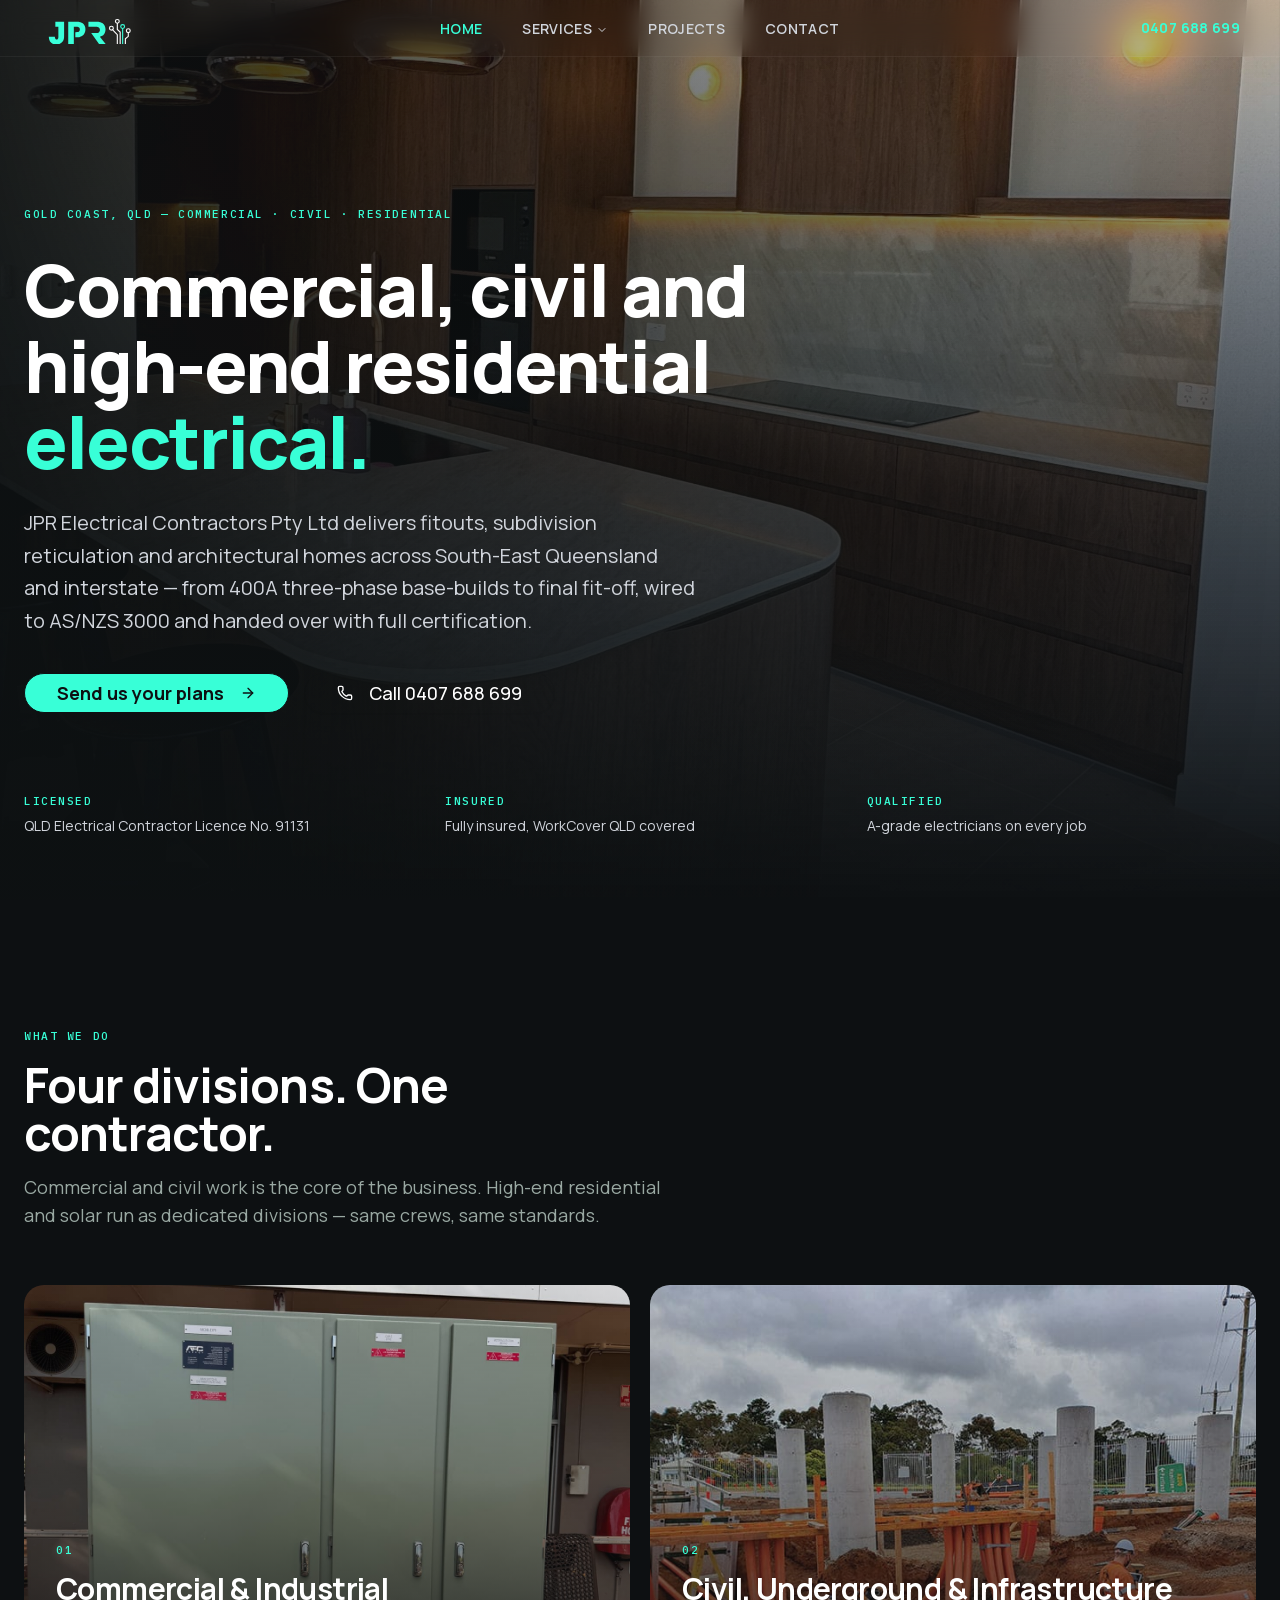
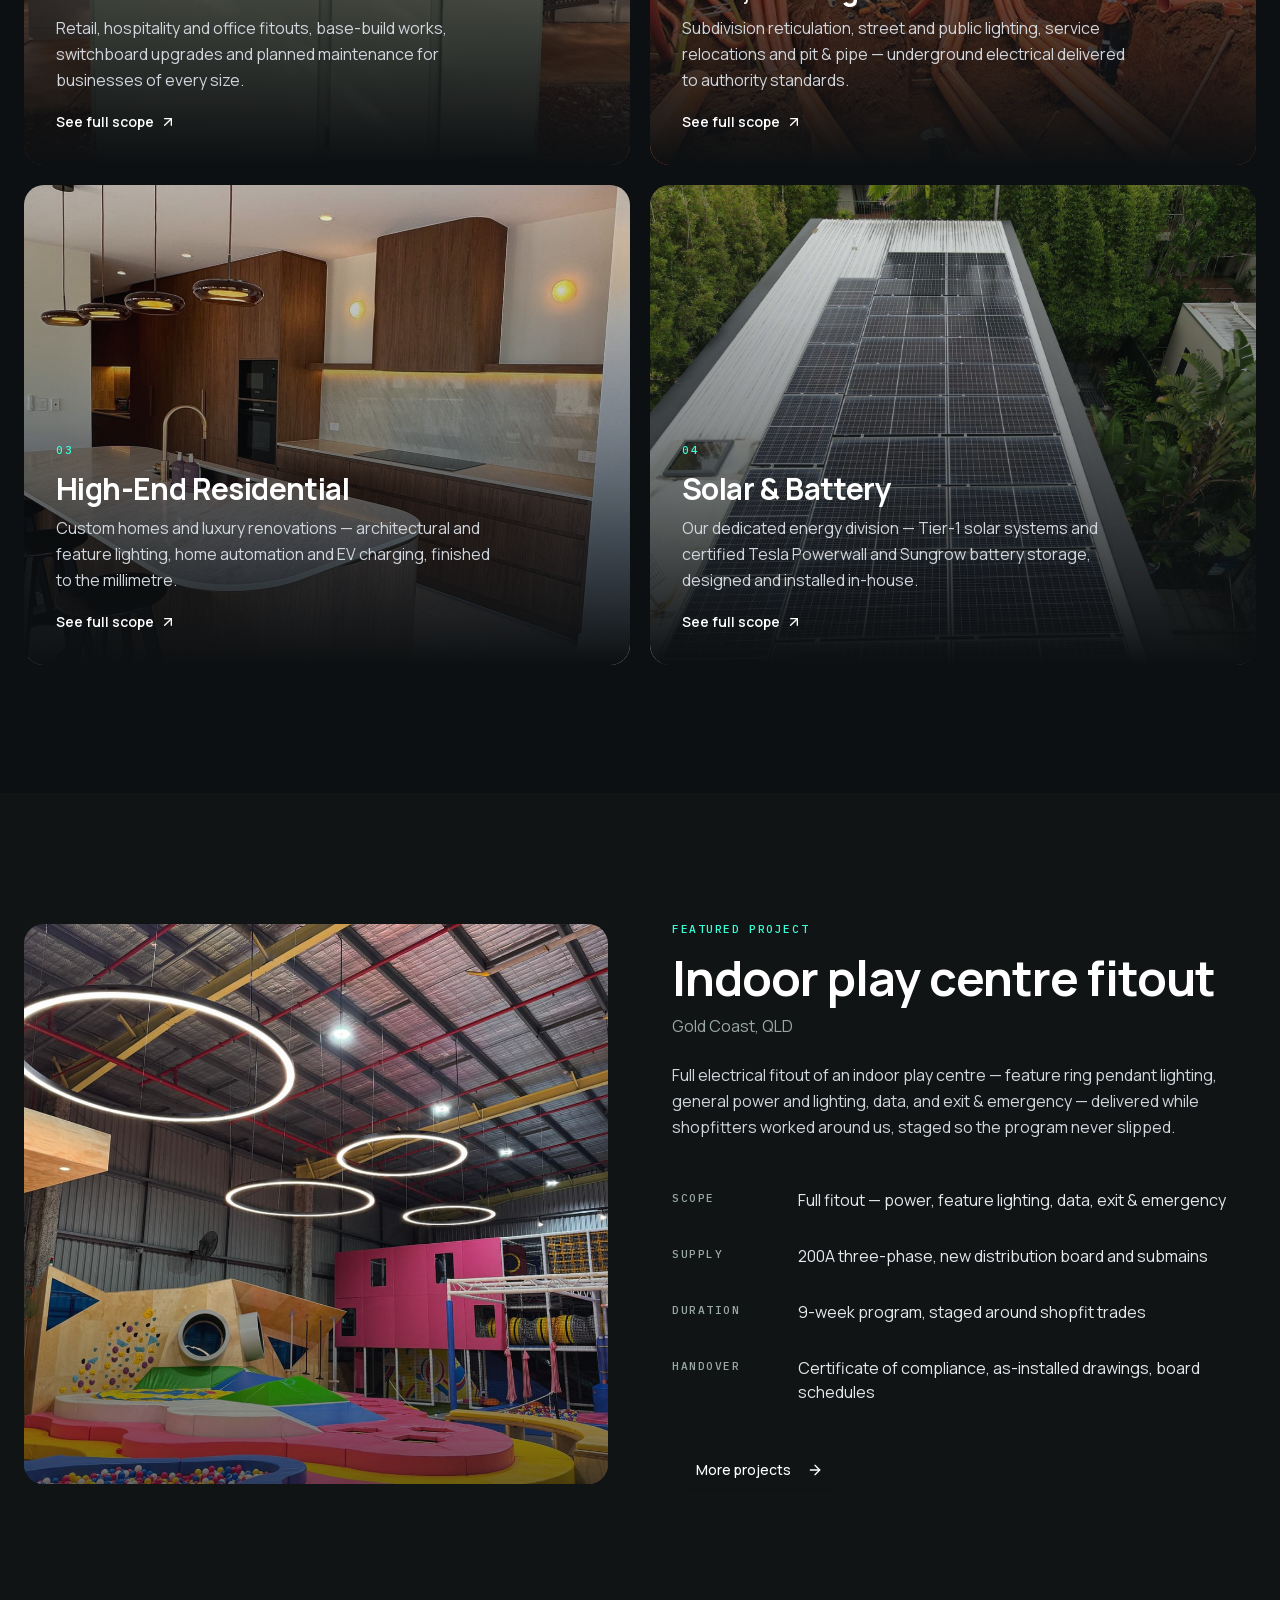
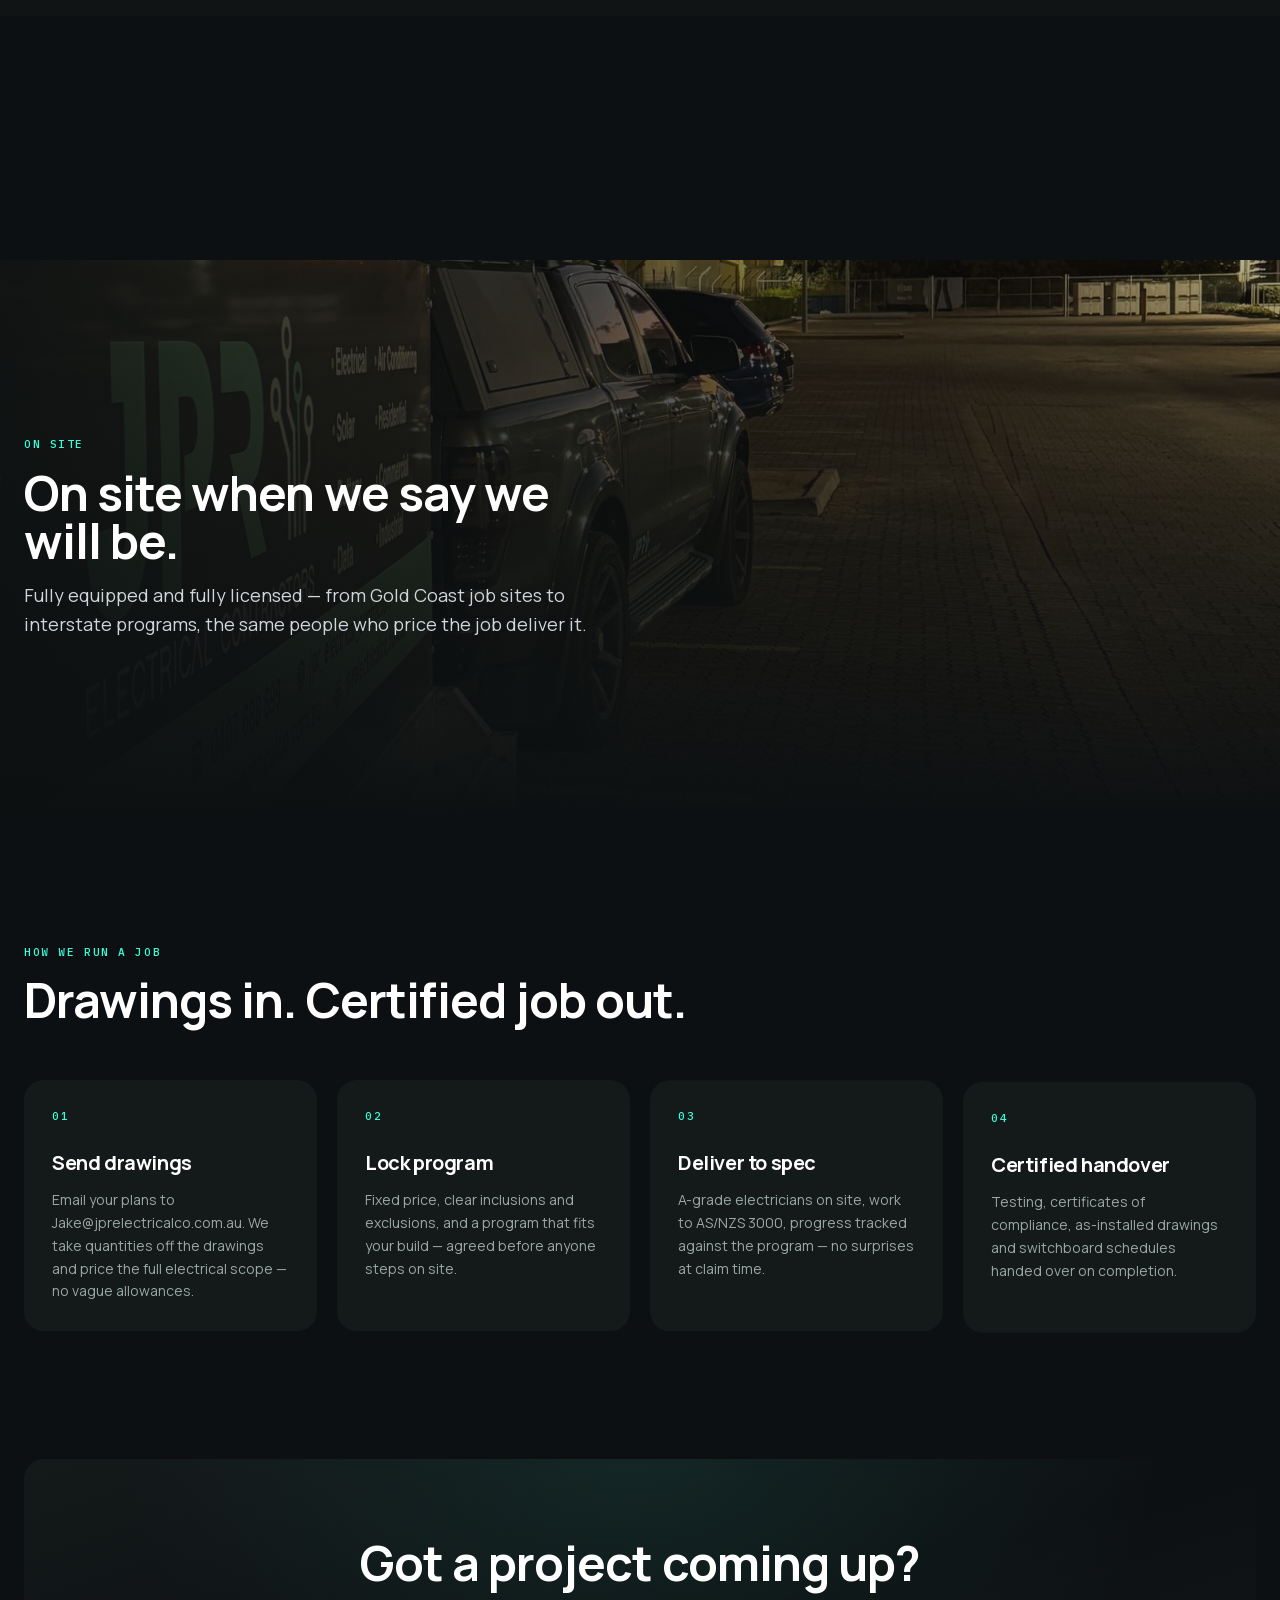
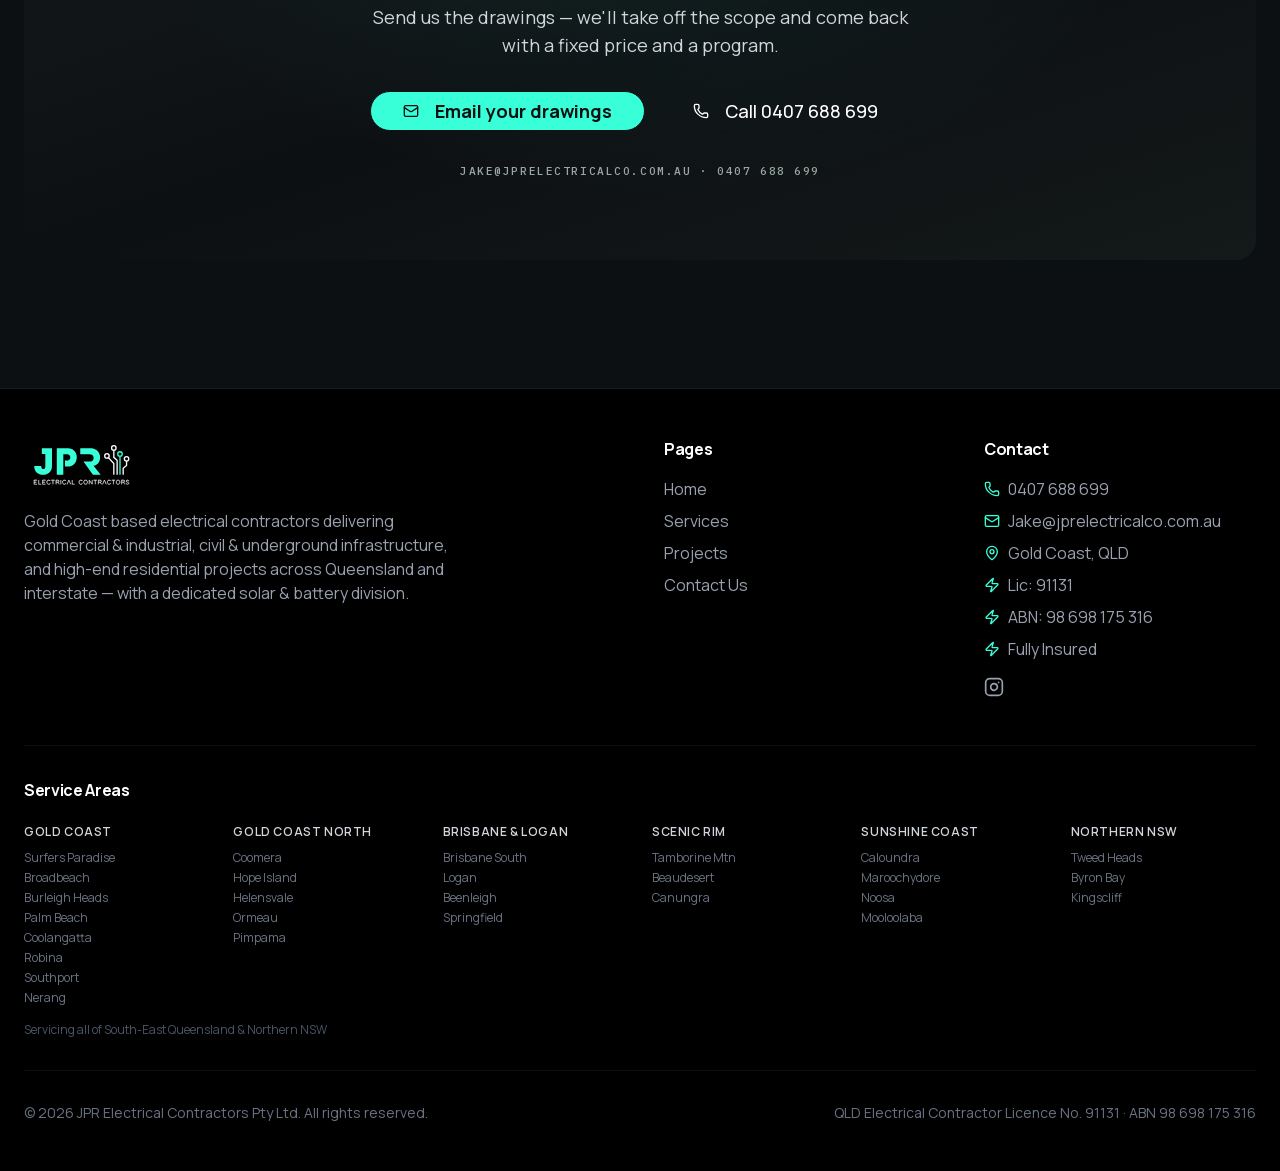
==== index.html @ fba3c305 "JPR Electrical website - static deploy" ====
<!DOCTYPE html><html lang="en" class="manrope_9aefac85-module__Jg6FdG__variable ibm_plex_mono_28411002-module__cjC0Ca__variable"><head><meta charSet="utf-8"/><meta name="viewport" content="width=device-width, initial-scale=1"/><link rel="preload" href="/_next/static/media/99e609270109b47d-s.p.40sczeszzbjw1.woff2" as="font" crossorigin="" type="font/woff2"/><link rel="preload" href="/_next/static/media/a343f882a40d2cc9-s.p.1sj6eobyi31rd.woff2" as="font" crossorigin="" type="font/woff2"/><link rel="preload" href="/_next/static/media/effe91970fc4db64-s.p.0oace-s_gkfks.woff2" as="font" crossorigin="" type="font/woff2"/><link rel="preload" as="image" href="/images/jpr-logo.svg"/><link rel="preload" as="image" href="/images/hero-commercial.jpg" fetchPriority="high"/><link rel="stylesheet" href="/_next/static/chunks/3htl6lur6gde-.css" data-precedence="next"/><link rel="stylesheet" href="/_next/static/chunks/00we42fhna6il.css" data-precedence="next"/><link rel="preload" as="script" fetchPriority="low" href="/_next/static/chunks/0m0fzg31ety-o.js"/><script src="/_next/static/chunks/2ltu6slv52lqs.js" async=""></script><script src="/_next/static/chunks/2karxon71vs44.js" async=""></script><script src="/_next/static/chunks/39-39lz33ekq-.js" async=""></script><script src="/_next/static/chunks/turbopack-2h8odx8mivj-o.js" async=""></script><script src="/_next/static/chunks/1jrmgno87otpe.js" async=""></script><script src="/_next/static/chunks/2igjfnxvl0mip.js" async=""></script><script src="/_next/static/chunks/056mrzo64pegv.js" async=""></script><script src="/_next/static/chunks/02-u0i-9hi4c5.js" async=""></script><script src="/_next/static/chunks/3zoxoqhrfo9o5.js" async=""></script><meta name="next-size-adjust" content=""/><title>JPR Electrical | Commercial, Civil &amp; High-End Residential Electricians — Gold Coast &amp; QLD</title><meta name="description" content="JPR Electrical Contracting — licensed electrical contractors for commercial &amp; industrial fitouts, civil &amp; underground infrastructure, and high-end residential projects across the Gold Coast, QLD &amp; interstate. Dedicated solar &amp; battery division. QLD Lic. 91131, fully insured."/><meta name="robots" content="index, follow"/><meta name="theme-color" content="#0E1214"/><link rel="canonical" href="https://jprelectricalco.com.au/"/><meta property="og:title" content="JPR Electrical | Commercial, Civil &amp; High-End Residential Electricians — Gold Coast &amp; QLD"/><meta property="og:description" content="Licensed electrical contractors for commercial &amp; industrial fitouts, civil &amp; underground infrastructure, and high-end residential projects across QLD &amp; interstate. QLD Lic. 91131, fully insured."/><meta property="og:image" content="https://jprelectricalco.com.au/opengraph.jpg"/><meta property="og:type" content="website"/><meta name="twitter:card" content="summary_large_image"/><meta name="twitter:title" content="JPR Electrical | Commercial, Civil &amp; High-End Residential Electricians — Gold Coast &amp; QLD"/><meta name="twitter:description" content="Licensed electrical contractors for commercial &amp; industrial fitouts, civil &amp; underground infrastructure, and high-end residential projects across QLD &amp; interstate. QLD Lic. 91131, fully insured."/><meta name="twitter:image" content="https://jprelectricalco.com.au/opengraph.jpg"/><link rel="icon" href="/favicon.ico"/><link rel="icon" href="/favicon-32x32.png" sizes="32x32" type="image/png"/><link rel="icon" href="/favicon-16x16.png" sizes="16x16" type="image/png"/><link rel="apple-touch-icon" href="/apple-touch-icon.png"/><script type="application/ld+json">{"@context":"https://schema.org","@type":["Electrician","LocalBusiness"],"name":"JPR Electrical Contracting","description":"Gold Coast based licensed electrical contractors delivering commercial & industrial fitouts, civil & underground electrical infrastructure, and high-end residential projects across Queensland and interstate, with a dedicated solar & battery division.","url":"https://jprelectricalco.com.au","telephone":"+61407688699","email":"jake@jprelectricalco.com.au","address":{"@type":"PostalAddress","addressLocality":"Gold Coast","addressRegion":"QLD","addressCountry":"AU"},"geo":{"@type":"GeoCoordinates","latitude":"-28.0167","longitude":"153.4000"},"areaServed":[{"@type":"City","name":"Gold Coast"},{"@type":"City","name":"Brisbane"},{"@type":"City","name":"Logan"},{"@type":"City","name":"Ipswich"},{"@type":"City","name":"Sunshine Coast"},{"@type":"City","name":"Scenic Rim"},{"@type":"City","name":"Tweed Heads"},{"@type":"City","name":"Byron Bay"}],"openingHoursSpecification":{"@type":"OpeningHoursSpecification","dayOfWeek":["Monday","Tuesday","Wednesday","Thursday","Friday","Saturday"],"opens":"07:00","closes":"17:00"},"hasOfferCatalog":{"@type":"OfferCatalog","name":"Electrical Services","itemListElement":[{"@type":"Offer","itemOffered":{"@type":"Service","name":"Commercial & Industrial Electrical"}},{"@type":"Offer","itemOffered":{"@type":"Service","name":"Civil & Underground Electrical Infrastructure"}},{"@type":"Offer","itemOffered":{"@type":"Service","name":"High-End Residential Electrical"}},{"@type":"Offer","itemOffered":{"@type":"Service","name":"Solar & Battery Storage"}}]},"priceRange":"$$","image":"https://jprelectricalco.com.au/opengraph.jpg","sameAs":[],"identifier":"91131"}</script><script src="/_next/static/chunks/0cz1d0mv5g_q7.js" noModule=""></script></head><body class="font-sans antialiased bg-background text-foreground"><div hidden=""><!--$--><!--/$--></div><nav class="fixed top-0 left-0 right-0 z-50 transition-all duration-300 border-b border-white/5 backdrop-blur-md bg-transparent py-3"><div class="container mx-auto px-6 lg:px-10 flex items-center justify-between"><a class="block shrink-0 mr-8" href="/"><div class="h-8 overflow-hidden"><img src="/images/jpr-logo.svg" alt="JPR Electrical Contracting" class="h-[150%] w-auto" style="object-fit:cover;object-position:left top"/></div></a><div class="hidden md:flex items-center justify-center flex-1"><nav aria-label="Main" data-orientation="horizontal" dir="ltr" class="relative z-10 flex max-w-max flex-1 items-center justify-center"><div style="position:relative"><ul data-orientation="horizontal" class="group flex flex-1 list-none items-center justify-center gap-10 space-x-0" dir="ltr"><li><a class="text-sm font-semibold tracking-wide uppercase whitespace-nowrap transition-colors text-primary" data-testid="link-nav-home" data-radix-collection-item="" href="/">Home</a></li><li><button id="radix-_R_idb_-trigger-radix-_R_16idb_" data-state="closed" aria-expanded="false" aria-controls="radix-_R_idb_-content-radix-_R_16idb_" class="group inline-flex w-max items-center justify-center focus:text-accent-foreground focus:outline-none disabled:pointer-events-none disabled:opacity-50 group text-sm font-semibold tracking-wide uppercase whitespace-nowrap transition-colors h-auto p-0 bg-transparent hover:bg-transparent focus:bg-transparent data-[state=open]:bg-transparent data-[state=open]:hover:bg-transparent data-[state=open]:focus:bg-transparent rounded-none text-gray-300 hover:text-primary data-[state=open]:text-primary" data-testid="button-nav-services" data-radix-collection-item="">Services<!-- --> <svg xmlns="http://www.w3.org/2000/svg" width="24" height="24" viewBox="0 0 24 24" fill="none" stroke="currentColor" stroke-width="2" stroke-linecap="round" stroke-linejoin="round" class="lucide lucide-chevron-down relative top-[1px] ml-1 h-3 w-3 transition duration-300 group-data-[state=open]:rotate-180" aria-hidden="true"><path d="m6 9 6 6 6-6"></path></svg></button></li><li><a class="text-sm font-semibold tracking-wide uppercase whitespace-nowrap transition-colors text-gray-300 hover:text-primary" data-testid="link-nav-projects" data-radix-collection-item="" href="/projects/">Projects</a></li><li><a class="text-sm font-semibold tracking-wide uppercase whitespace-nowrap transition-colors text-gray-300 hover:text-primary" data-testid="link-nav-contact" data-radix-collection-item="" href="/contact/">Contact</a></li></ul></div><div class="absolute left-0 top-full flex justify-center"></div></nav></div><div class="hidden md:flex items-center shrink-0 ml-8"><a href="tel:0407688699" class="text-primary font-bold text-sm tracking-wide hover:text-primary/80 transition-colors" data-testid="link-nav-phone">0407 688 699</a></div><button class="md:hidden text-white" data-testid="button-mobile-menu"><svg xmlns="http://www.w3.org/2000/svg" width="24" height="24" viewBox="0 0 24 24" fill="none" stroke="currentColor" stroke-width="2" stroke-linecap="round" stroke-linejoin="round" class="lucide lucide-menu" aria-hidden="true"><path d="M4 5h16"></path><path d="M4 12h16"></path><path d="M4 19h16"></path></svg></button></div></nav><div class="min-h-screen bg-background text-foreground overflow-x-hidden font-sans"><section class="relative min-h-screen flex flex-col justify-end overflow-hidden"><div class="absolute inset-0 z-0"><img src="/images/hero-commercial.jpg" alt="High-end residential kitchen with architectural pendant and LED strip lighting by JPR Electrical Contractors" class="w-full h-full object-cover hero-kenburns" loading="eager" fetchPriority="high" width="2400" height="1667"/><div class="absolute inset-0 bg-gradient-to-t from-background via-background/70 to-background/20"></div><div class="absolute inset-0 bg-gradient-to-r from-background/90 via-background/40 to-transparent"></div></div><div class="container relative z-10 px-6 pt-40 pb-16"><div class="max-w-3xl space-y-7"><div style="opacity:0;transform:translateY(24px)"><span class="label-mono inline-flex items-center gap-2 text-primary" data-testid="text-hero-badge">Gold Coast, QLD — Commercial · Civil · Residential</span></div><h1 class="text-4xl sm:text-5xl md:text-6xl lg:text-7xl font-display font-extrabold leading-[1.05] tracking-tight text-white" data-testid="text-hero-heading" style="opacity:0;transform:translateY(24px)">Commercial, civil and high-end residential<!-- --> <span class="text-primary">electrical.</span></h1><p class="text-lg md:text-xl text-gray-300 max-w-2xl leading-relaxed" style="opacity:0;transform:translateY(24px)">JPR Electrical Contractors Pty Ltd delivers fitouts, subdivision reticulation and architectural homes across South-East Queensland and interstate — from 400A three-phase base-builds to final fit-off, wired to AS/NZS 3000 and handed over with full certification.</p><div class="flex flex-col sm:flex-row gap-4 pt-2" style="opacity:0;transform:translateY(24px)"><a data-testid="link-hero-plans" class="inline-flex items-center justify-center gap-2 whitespace-nowrap transition-colors focus-visible:outline-none focus-visible:ring-1 focus-visible:ring-ring disabled:pointer-events-none disabled:opacity-50 [&amp;_svg]:pointer-events-none [&amp;_svg]:size-4 [&amp;_svg]:shrink-0 hover-elevate active-elevate-2 border border-primary-border min-h-10 rounded-md bg-primary text-primary-foreground hover:bg-primary/90 font-bold text-base md:text-lg px-8 rounded-pill" href="/contact/">Send us your plans<svg xmlns="http://www.w3.org/2000/svg" width="24" height="24" viewBox="0 0 24 24" fill="none" stroke="currentColor" stroke-width="2" stroke-linecap="round" stroke-linejoin="round" class="lucide lucide-arrow-right w-5 h-5 ml-2" aria-hidden="true"><path d="M5 12h14"></path><path d="m12 5 7 7-7 7"></path></svg></a><a href="tel:0407688699" data-testid="button-hero-call" class="inline-flex items-center justify-center gap-2 whitespace-nowrap font-medium transition-colors focus-visible:outline-none focus-visible:ring-1 focus-visible:ring-ring disabled:pointer-events-none disabled:opacity-50 [&amp;_svg]:pointer-events-none [&amp;_svg]:size-4 [&amp;_svg]:shrink-0 hover-elevate active-elevate-2 border [border-color:var(--button-outline)] shadow-xs active:shadow-none min-h-10 rounded-md hairline bg-transparent text-white hover:bg-white/10 rounded-pill text-base md:text-lg px-8"><svg xmlns="http://www.w3.org/2000/svg" width="24" height="24" viewBox="0 0 24 24" fill="none" stroke="currentColor" stroke-width="2" stroke-linecap="round" stroke-linejoin="round" class="lucide lucide-phone w-5 h-5 mr-2" aria-hidden="true"><path d="M13.832 16.568a1 1 0 0 0 1.213-.303l.355-.465A2 2 0 0 1 17 15h3a2 2 0 0 1 2 2v3a2 2 0 0 1-2 2A18 18 0 0 1 2 4a2 2 0 0 1 2-2h3a2 2 0 0 1 2 2v3a2 2 0 0 1-.8 1.6l-.468.351a1 1 0 0 0-.292 1.233 14 14 0 0 0 6.392 6.384"></path></svg>Call 0407 688 699</a></div></div><div class="hairline-t mt-14 pt-6 grid grid-cols-1 sm:grid-cols-3 gap-4 sm:gap-8" data-testid="strip-credentials" style="opacity:0;transform:translateY(24px)"><div><div class="label-mono text-primary mb-1.5">Licensed</div><div class="text-sm text-gray-300">QLD Electrical Contractor Licence No. 91131</div></div><div><div class="label-mono text-primary mb-1.5">Insured</div><div class="text-sm text-gray-300">Fully insured, WorkCover QLD covered</div></div><div><div class="label-mono text-primary mb-1.5">Qualified</div><div class="text-sm text-gray-300">A-grade electricians on every job</div></div></div></div></section><section class="py-24 md:py-32"><div class="container px-6"><div class="mb-14 max-w-2xl" style="opacity:0;transform:translateY(24px)"><div class="label-mono text-primary mb-4">What we do</div><h2 class="text-3xl md:text-5xl font-display font-bold text-white mb-4">Four divisions. One contractor.</h2><p class="text-muted-foreground text-lg">Commercial and civil work is the core of the business. High-end residential and solar run as dedicated divisions — same crews, same standards.</p></div><div class="grid sm:grid-cols-2 gap-5"><div style="opacity:0;transform:translateY(24px)"><a class="group relative block h-[420px] md:h-[480px] rounded-[20px] overflow-hidden hairline" data-testid="link-service-commercial-industrial" href="/services/#commercial-industrial"><img src="/images/services-civil.jpg" alt="Main switchboards and distribution cabinets installed by JPR" loading="lazy" class="absolute inset-0 w-full h-full object-cover transition-transform duration-700 ease-out group-hover:scale-[1.04]"/><div class="absolute inset-0 bg-gradient-to-t from-background via-background/45 to-background/5"></div><div class="absolute inset-x-0 bottom-0 p-7 md:p-8"><div class="label-mono text-primary mb-3">01</div><h3 class="text-2xl md:text-3xl font-display font-bold text-white mb-2">Commercial &amp; Industrial</h3><p class="text-gray-300 text-sm md:text-base leading-relaxed max-w-md mb-4">Retail, hospitality and office fitouts, base-build works, switchboard upgrades and planned maintenance for businesses of every size.</p><span class="inline-flex items-center gap-1.5 text-sm font-semibold text-white group-hover:text-primary transition-colors">See full scope<svg xmlns="http://www.w3.org/2000/svg" width="24" height="24" viewBox="0 0 24 24" fill="none" stroke="currentColor" stroke-width="2" stroke-linecap="round" stroke-linejoin="round" class="lucide lucide-arrow-up-right w-4 h-4 transition-transform group-hover:translate-x-0.5 group-hover:-translate-y-0.5" aria-hidden="true"><path d="M7 7h10v10"></path><path d="M7 17 17 7"></path></svg></span></div></a></div><div style="opacity:0;transform:translateY(24px)"><a class="group relative block h-[420px] md:h-[480px] rounded-[20px] overflow-hidden hairline" data-testid="link-service-civil-infrastructure" href="/services/#civil-infrastructure"><img src="/images/civil-underground-real.jpg" alt="Orange electrical conduit banks trenched into a JPR civil subdivision site" loading="lazy" class="absolute inset-0 w-full h-full object-cover transition-transform duration-700 ease-out group-hover:scale-[1.04]"/><div class="absolute inset-0 bg-gradient-to-t from-background via-background/45 to-background/5"></div><div class="absolute inset-x-0 bottom-0 p-7 md:p-8"><div class="label-mono text-primary mb-3">02</div><h3 class="text-2xl md:text-3xl font-display font-bold text-white mb-2">Civil, Underground &amp; Infrastructure</h3><p class="text-gray-300 text-sm md:text-base leading-relaxed max-w-md mb-4">Subdivision reticulation, street and public lighting, service relocations and pit &amp; pipe — underground electrical delivered to authority standards.</p><span class="inline-flex items-center gap-1.5 text-sm font-semibold text-white group-hover:text-primary transition-colors">See full scope<svg xmlns="http://www.w3.org/2000/svg" width="24" height="24" viewBox="0 0 24 24" fill="none" stroke="currentColor" stroke-width="2" stroke-linecap="round" stroke-linejoin="round" class="lucide lucide-arrow-up-right w-4 h-4 transition-transform group-hover:translate-x-0.5 group-hover:-translate-y-0.5" aria-hidden="true"><path d="M7 7h10v10"></path><path d="M7 17 17 7"></path></svg></span></div></a></div><div style="opacity:0;transform:translateY(24px)"><a class="group relative block h-[420px] md:h-[480px] rounded-[20px] overflow-hidden hairline" data-testid="link-service-high-end-residential" href="/services/#high-end-residential"><img src="/images/services-residential.jpg" alt="High-end residential kitchen with architectural pendant and LED strip lighting by JPR" loading="lazy" class="absolute inset-0 w-full h-full object-cover transition-transform duration-700 ease-out group-hover:scale-[1.04]"/><div class="absolute inset-0 bg-gradient-to-t from-background via-background/45 to-background/5"></div><div class="absolute inset-x-0 bottom-0 p-7 md:p-8"><div class="label-mono text-primary mb-3">03</div><h3 class="text-2xl md:text-3xl font-display font-bold text-white mb-2">High-End Residential</h3><p class="text-gray-300 text-sm md:text-base leading-relaxed max-w-md mb-4">Custom homes and luxury renovations — architectural and feature lighting, home automation and EV charging, finished to the millimetre.</p><span class="inline-flex items-center gap-1.5 text-sm font-semibold text-white group-hover:text-primary transition-colors">See full scope<svg xmlns="http://www.w3.org/2000/svg" width="24" height="24" viewBox="0 0 24 24" fill="none" stroke="currentColor" stroke-width="2" stroke-linecap="round" stroke-linejoin="round" class="lucide lucide-arrow-up-right w-4 h-4 transition-transform group-hover:translate-x-0.5 group-hover:-translate-y-0.5" aria-hidden="true"><path d="M7 7h10v10"></path><path d="M7 17 17 7"></path></svg></span></div></a></div><div style="opacity:0;transform:translateY(24px)"><a class="group relative block h-[420px] md:h-[480px] rounded-[20px] overflow-hidden hairline" data-testid="link-service-solar-battery" href="/services/#solar-battery"><img src="/images/services-solar.jpg" alt="Aerial view of a rooftop solar array installed by JPR" loading="lazy" class="absolute inset-0 w-full h-full object-cover transition-transform duration-700 ease-out group-hover:scale-[1.04]"/><div class="absolute inset-0 bg-gradient-to-t from-background via-background/45 to-background/5"></div><div class="absolute inset-x-0 bottom-0 p-7 md:p-8"><div class="label-mono text-primary mb-3">04</div><h3 class="text-2xl md:text-3xl font-display font-bold text-white mb-2">Solar &amp; Battery</h3><p class="text-gray-300 text-sm md:text-base leading-relaxed max-w-md mb-4">Our dedicated energy division — Tier-1 solar systems and certified Tesla Powerwall and Sungrow battery storage, designed and installed in-house.</p><span class="inline-flex items-center gap-1.5 text-sm font-semibold text-white group-hover:text-primary transition-colors">See full scope<svg xmlns="http://www.w3.org/2000/svg" width="24" height="24" viewBox="0 0 24 24" fill="none" stroke="currentColor" stroke-width="2" stroke-linecap="round" stroke-linejoin="round" class="lucide lucide-arrow-up-right w-4 h-4 transition-transform group-hover:translate-x-0.5 group-hover:-translate-y-0.5" aria-hidden="true"><path d="M7 7h10v10"></path><path d="M7 17 17 7"></path></svg></span></div></a></div></div></div></section><section class="py-24 md:py-32 bg-card/40 hairline-t hairline-b"><div class="container px-6"><div class="grid lg:grid-cols-2 gap-12 lg:gap-16 items-center"><div class="relative rounded-[20px] overflow-hidden hairline h-[420px] md:h-[560px]"><img src="/images/services-commercial.jpg" alt="Indoor play centre electrical fitout with feature ring pendant lighting by JPR" loading="lazy" class="absolute inset-0 w-full h-full object-cover" style="transform:scale(1.12)"/><div class="absolute inset-0 bg-gradient-to-t from-background/60 via-transparent to-transparent"></div></div><div style="opacity:0;transform:translateY(24px)"><div class="label-mono text-primary mb-4">Featured project</div><h2 class="text-3xl md:text-5xl font-display font-bold text-white mb-3">Indoor play centre fitout</h2><div class="text-muted-foreground mb-6">Gold Coast, QLD</div><p class="text-gray-300 leading-relaxed mb-8">Full electrical fitout of an indoor play centre — feature ring pendant lighting, general power and lighting, data, and exit &amp; emergency — delivered while shopfitters worked around us, staged so the program never slipped.</p><dl class="hairline-t" data-testid="table-featured-specs"><div class="hairline-b grid grid-cols-[110px_1fr] gap-4 py-4"><dt class="label-mono text-muted-foreground pt-0.5">Scope</dt><dd class="text-sm md:text-base text-gray-200">Full fitout — power, feature lighting, data, exit &amp; emergency</dd></div><div class="hairline-b grid grid-cols-[110px_1fr] gap-4 py-4"><dt class="label-mono text-muted-foreground pt-0.5">Supply</dt><dd class="text-sm md:text-base text-gray-200">200A three-phase, new distribution board and submains</dd></div><div class="hairline-b grid grid-cols-[110px_1fr] gap-4 py-4"><dt class="label-mono text-muted-foreground pt-0.5">Duration</dt><dd class="text-sm md:text-base text-gray-200">9-week program, staged around shopfit trades</dd></div><div class="hairline-b grid grid-cols-[110px_1fr] gap-4 py-4"><dt class="label-mono text-muted-foreground pt-0.5">Handover</dt><dd class="text-sm md:text-base text-gray-200">Certificate of compliance, as-installed drawings, board schedules</dd></div></dl><div class="mt-8"><a data-testid="link-featured-projects" class="inline-flex items-center justify-center gap-2 whitespace-nowrap rounded-md text-sm font-medium transition-colors focus-visible:outline-none focus-visible:ring-1 focus-visible:ring-ring disabled:pointer-events-none disabled:opacity-50 [&amp;_svg]:pointer-events-none [&amp;_svg]:size-4 [&amp;_svg]:shrink-0 hover-elevate active-elevate-2 border [border-color:var(--button-outline)] shadow-xs active:shadow-none min-h-9 py-2 hairline bg-transparent text-white hover:bg-white/10 rounded-pill px-6" href="/projects/">More projects <svg xmlns="http://www.w3.org/2000/svg" width="24" height="24" viewBox="0 0 24 24" fill="none" stroke="currentColor" stroke-width="2" stroke-linecap="round" stroke-linejoin="round" class="lucide lucide-arrow-right w-4 h-4 ml-2" aria-hidden="true"><path d="M5 12h14"></path><path d="m12 5 7 7-7 7"></path></svg></a></div></div></div></div></section><section class="py-16 md:py-20"><div class="container px-6"><div class="grid grid-cols-1 sm:grid-cols-3 gap-10 sm:gap-8"><div class="text-center sm:text-left" style="opacity:0;transform:translateY(24px)"><div class="text-5xl md:text-6xl font-display font-extrabold text-white mb-2" data-testid="stat-projects-delivered"><span class="tabular-nums">0<!-- -->+</span></div><div class="label-mono text-muted-foreground">Projects delivered</div></div><div class="text-center sm:text-left" style="opacity:0;transform:translateY(24px)"><div class="text-5xl md:text-6xl font-display font-extrabold text-white mb-2" data-testid="stat-builders-developers-we-work-with"><span class="tabular-nums">0<!-- -->+</span></div><div class="label-mono text-muted-foreground">Builders &amp; developers we work with</div></div><div class="text-center sm:text-left" style="opacity:0;transform:translateY(24px)"><div class="text-5xl md:text-6xl font-display font-extrabold text-white mb-2" data-testid="stat-lost-time-injuries"><span class="tabular-nums">0</span></div><div class="label-mono text-muted-foreground">Lost-time injuries</div></div></div></div></section><section class="relative overflow-hidden hairline-t hairline-b"><div class="absolute inset-0 z-0"><img src="/images/brand-ute-sunset.jpg" alt="JPR Electrical work ute and trailer on site at sunset" class="w-full h-full object-cover object-[center_60%]" loading="lazy" width="1600" height="2133"/><div class="absolute inset-0 bg-gradient-to-t from-background via-background/70 to-background/30"></div><div class="absolute inset-0 bg-gradient-to-r from-background/90 via-background/40 to-transparent"></div></div><div class="container relative z-10 px-6 py-32 md:py-44"><div class="max-w-xl" style="opacity:0;transform:translateY(24px)"><div class="label-mono text-primary mb-4">On site</div><h2 class="text-3xl md:text-5xl font-display font-bold text-white mb-4">On site when we say we will be.</h2><p class="text-lg text-gray-300 leading-relaxed">Fully equipped and fully licensed — from Gold Coast job sites to interstate programs, the same people who price the job deliver it.</p></div></div></section><section class="py-24 md:py-32"><div class="container px-6"><div class="mb-14 max-w-2xl" style="opacity:0;transform:translateY(24px)"><div class="label-mono text-primary mb-4">How we run a job</div><h2 class="text-3xl md:text-5xl font-display font-bold text-white">Drawings in. Certified job out.</h2></div><div class="grid sm:grid-cols-2 lg:grid-cols-4 gap-5"><div class="bg-card rounded-[20px] hairline p-7 flex flex-col" data-testid="card-process-01" style="opacity:0;transform:translateY(24px)"><div class="label-mono text-primary mb-6">01</div><h3 class="text-xl font-display font-bold text-white mb-3">Send drawings</h3><p class="text-muted-foreground text-sm leading-relaxed">Email your plans to Jake@jprelectricalco.com.au. We take quantities off the drawings and price the full electrical scope — no vague allowances.</p></div><div class="bg-card rounded-[20px] hairline p-7 flex flex-col" data-testid="card-process-02" style="opacity:0;transform:translateY(24px)"><div class="label-mono text-primary mb-6">02</div><h3 class="text-xl font-display font-bold text-white mb-3">Lock program</h3><p class="text-muted-foreground text-sm leading-relaxed">Fixed price, clear inclusions and exclusions, and a program that fits your build — agreed before anyone steps on site.</p></div><div class="bg-card rounded-[20px] hairline p-7 flex flex-col" data-testid="card-process-03" style="opacity:0;transform:translateY(24px)"><div class="label-mono text-primary mb-6">03</div><h3 class="text-xl font-display font-bold text-white mb-3">Deliver to spec</h3><p class="text-muted-foreground text-sm leading-relaxed">A-grade electricians on site, work to AS/NZS 3000, progress tracked against the program — no surprises at claim time.</p></div><div class="bg-card rounded-[20px] hairline p-7 flex flex-col" data-testid="card-process-04" style="opacity:0;transform:translateY(24px)"><div class="label-mono text-primary mb-6">04</div><h3 class="text-xl font-display font-bold text-white mb-3">Certified handover</h3><p class="text-muted-foreground text-sm leading-relaxed">Testing, certificates of compliance, as-installed drawings and switchboard schedules handed over on completion.</p></div></div></div></section><section class="pb-24 md:pb-32"><div class="container px-6"><div class="relative rounded-[20px] overflow-hidden hairline" data-testid="card-cta" style="opacity:0;transform:translateY(24px)"><div class="absolute inset-0 bg-gradient-to-br from-card via-background to-card"></div><div class="absolute inset-0 bg-[radial-gradient(ellipse_at_top,rgba(57,255,217,0.08),transparent_60%)]"></div><div class="relative z-10 px-8 py-16 md:px-16 md:py-20 text-center"><h2 class="text-3xl md:text-5xl font-display font-bold text-white mb-4">Got a project coming up?</h2><p class="text-gray-300 max-w-xl mx-auto mb-8 text-lg">Send us the drawings — we&#x27;ll take off the scope and come back with a fixed price and a program.</p><div class="flex flex-col sm:flex-row gap-4 justify-center"><a href="mailto:Jake@jprelectricalco.com.au" data-testid="link-cta-email" class="inline-flex items-center justify-center gap-2 whitespace-nowrap transition-colors focus-visible:outline-none focus-visible:ring-1 focus-visible:ring-ring disabled:pointer-events-none disabled:opacity-50 [&amp;_svg]:pointer-events-none [&amp;_svg]:size-4 [&amp;_svg]:shrink-0 hover-elevate active-elevate-2 border border-primary-border min-h-10 rounded-md bg-primary text-primary-foreground hover:bg-primary/90 font-bold text-base md:text-lg px-8 rounded-pill"><svg xmlns="http://www.w3.org/2000/svg" width="24" height="24" viewBox="0 0 24 24" fill="none" stroke="currentColor" stroke-width="2" stroke-linecap="round" stroke-linejoin="round" class="lucide lucide-mail w-5 h-5 mr-2" aria-hidden="true"><path d="m22 7-8.991 5.727a2 2 0 0 1-2.009 0L2 7"></path><rect x="2" y="4" width="20" height="16" rx="2"></rect></svg>Email your drawings</a><a href="tel:0407688699" data-testid="button-cta-call" class="inline-flex items-center justify-center gap-2 whitespace-nowrap font-medium transition-colors focus-visible:outline-none focus-visible:ring-1 focus-visible:ring-ring disabled:pointer-events-none disabled:opacity-50 [&amp;_svg]:pointer-events-none [&amp;_svg]:size-4 [&amp;_svg]:shrink-0 hover-elevate active-elevate-2 border [border-color:var(--button-outline)] shadow-xs active:shadow-none min-h-10 rounded-md hairline bg-transparent text-white hover:bg-white/10 rounded-pill text-base md:text-lg px-8"><svg xmlns="http://www.w3.org/2000/svg" width="24" height="24" viewBox="0 0 24 24" fill="none" stroke="currentColor" stroke-width="2" stroke-linecap="round" stroke-linejoin="round" class="lucide lucide-phone w-5 h-5 mr-2" aria-hidden="true"><path d="M13.832 16.568a1 1 0 0 0 1.213-.303l.355-.465A2 2 0 0 1 17 15h3a2 2 0 0 1 2 2v3a2 2 0 0 1-2 2A18 18 0 0 1 2 4a2 2 0 0 1 2-2h3a2 2 0 0 1 2 2v3a2 2 0 0 1-.8 1.6l-.468.351a1 1 0 0 0-.292 1.233 14 14 0 0 0 6.392 6.384"></path></svg>Call 0407 688 699</a></div><p class="label-mono text-muted-foreground mt-8">Jake@jprelectricalco.com.au · 0407 688 699</p></div></div></div></section></div><!--$--><!--/$--><footer class="bg-black py-12 border-t border-white/10"><div class="container mx-auto px-6"><div class="grid md:grid-cols-4 gap-12 mb-12"><div class="col-span-1 md:col-span-2"><a class="block mb-4" href="/"><div class="h-14 "><img src="/images/jpr-logo.svg" alt="JPR Electrical Contracting" class="h-full w-auto"/></div></a><p class="text-gray-400 max-w-md">Gold Coast based electrical contractors delivering commercial &amp; industrial, civil &amp; underground infrastructure, and high-end residential projects across Queensland and interstate — with a dedicated solar &amp; battery division.</p></div><div><h3 class="text-white font-bold mb-4">Pages</h3><ul class="space-y-2 text-gray-400"><li><a class="hover:text-primary transition-colors" data-testid="link-footer-home" href="/">Home</a></li><li><a class="hover:text-primary transition-colors" data-testid="link-footer-services" href="/services/">Services</a></li><li><a class="hover:text-primary transition-colors" data-testid="link-footer-projects" href="/projects/">Projects</a></li><li><a class="hover:text-primary transition-colors" data-testid="link-footer-contact" href="/contact/">Contact Us</a></li></ul></div><div><h3 class="text-white font-bold mb-4">Contact</h3><ul class="space-y-2 text-gray-400"><li class="flex items-center gap-2"><svg xmlns="http://www.w3.org/2000/svg" width="24" height="24" viewBox="0 0 24 24" fill="none" stroke="currentColor" stroke-width="2" stroke-linecap="round" stroke-linejoin="round" class="lucide lucide-phone w-4 h-4 text-primary shrink-0" aria-hidden="true"><path d="M13.832 16.568a1 1 0 0 0 1.213-.303l.355-.465A2 2 0 0 1 17 15h3a2 2 0 0 1 2 2v3a2 2 0 0 1-2 2A18 18 0 0 1 2 4a2 2 0 0 1 2-2h3a2 2 0 0 1 2 2v3a2 2 0 0 1-.8 1.6l-.468.351a1 1 0 0 0-.292 1.233 14 14 0 0 0 6.392 6.384"></path></svg><a href="tel:0407688699" class="hover:text-primary transition-colors" data-testid="link-footer-phone">0407 688 699</a></li><li class="flex items-center gap-2"><svg xmlns="http://www.w3.org/2000/svg" width="24" height="24" viewBox="0 0 24 24" fill="none" stroke="currentColor" stroke-width="2" stroke-linecap="round" stroke-linejoin="round" class="lucide lucide-mail w-4 h-4 text-primary shrink-0" aria-hidden="true"><path d="m22 7-8.991 5.727a2 2 0 0 1-2.009 0L2 7"></path><rect x="2" y="4" width="20" height="16" rx="2"></rect></svg><a href="mailto:Jake@jprelectricalco.com.au" class="hover:text-primary transition-colors" data-testid="link-footer-email">Jake@jprelectricalco.com.au</a></li><li class="flex items-center gap-2"><svg xmlns="http://www.w3.org/2000/svg" width="24" height="24" viewBox="0 0 24 24" fill="none" stroke="currentColor" stroke-width="2" stroke-linecap="round" stroke-linejoin="round" class="lucide lucide-map-pin w-4 h-4 text-primary shrink-0" aria-hidden="true"><path d="M20 10c0 4.993-5.539 10.193-7.399 11.799a1 1 0 0 1-1.202 0C9.539 20.193 4 14.993 4 10a8 8 0 0 1 16 0"></path><circle cx="12" cy="10" r="3"></circle></svg>Gold Coast, QLD</li><li class="flex items-center gap-2"><svg xmlns="http://www.w3.org/2000/svg" width="24" height="24" viewBox="0 0 24 24" fill="none" stroke="currentColor" stroke-width="2" stroke-linecap="round" stroke-linejoin="round" class="lucide lucide-zap w-4 h-4 text-primary shrink-0" aria-hidden="true"><path d="M4 14a1 1 0 0 1-.78-1.63l9.9-10.2a.5.5 0 0 1 .86.46l-1.92 6.02A1 1 0 0 0 13 10h7a1 1 0 0 1 .78 1.63l-9.9 10.2a.5.5 0 0 1-.86-.46l1.92-6.02A1 1 0 0 0 11 14z"></path></svg>Lic: 91131</li><li class="flex items-center gap-2"><svg xmlns="http://www.w3.org/2000/svg" width="24" height="24" viewBox="0 0 24 24" fill="none" stroke="currentColor" stroke-width="2" stroke-linecap="round" stroke-linejoin="round" class="lucide lucide-zap w-4 h-4 text-primary shrink-0" aria-hidden="true"><path d="M4 14a1 1 0 0 1-.78-1.63l9.9-10.2a.5.5 0 0 1 .86.46l-1.92 6.02A1 1 0 0 0 13 10h7a1 1 0 0 1 .78 1.63l-9.9 10.2a.5.5 0 0 1-.86-.46l1.92-6.02A1 1 0 0 0 11 14z"></path></svg>ABN: 98 698 175 316</li><li class="flex items-center gap-2"><svg xmlns="http://www.w3.org/2000/svg" width="24" height="24" viewBox="0 0 24 24" fill="none" stroke="currentColor" stroke-width="2" stroke-linecap="round" stroke-linejoin="round" class="lucide lucide-zap w-4 h-4 text-primary shrink-0" aria-hidden="true"><path d="M4 14a1 1 0 0 1-.78-1.63l9.9-10.2a.5.5 0 0 1 .86.46l-1.92 6.02A1 1 0 0 0 13 10h7a1 1 0 0 1 .78 1.63l-9.9 10.2a.5.5 0 0 1-.86-.46l1.92-6.02A1 1 0 0 0 11 14z"></path></svg>Fully Insured</li><li class="flex gap-4 mt-4"><a href="https://www.instagram.com/jpr_electrical_contractors" target="_blank" rel="noopener noreferrer" class="text-gray-400 hover:text-white transition-colors" data-testid="link-footer-instagram"><svg xmlns="http://www.w3.org/2000/svg" width="24" height="24" viewBox="0 0 24 24" fill="none" stroke="currentColor" stroke-width="2" stroke-linecap="round" stroke-linejoin="round" class="lucide lucide-instagram w-5 h-5" aria-hidden="true"><rect width="20" height="20" x="2" y="2" rx="5" ry="5"></rect><path d="M16 11.37A4 4 0 1 1 12.63 8 4 4 0 0 1 16 11.37z"></path><line x1="17.5" x2="17.51" y1="6.5" y2="6.5"></line></svg></a></li></ul></div></div><div class="border-t border-white/5 pt-8 mb-8"><h3 class="text-white font-bold mb-4">Service Areas</h3><div class="grid grid-cols-2 sm:grid-cols-3 md:grid-cols-6 gap-6"><div><span class="text-gray-300 text-xs font-semibold uppercase tracking-wider">Gold Coast</span><div class="mt-2 space-y-1"><span class="block text-gray-500 text-xs hover:text-primary transition-colors cursor-default" data-testid="text-service-area-surfers-paradise">Surfers Paradise</span><span class="block text-gray-500 text-xs hover:text-primary transition-colors cursor-default" data-testid="text-service-area-broadbeach">Broadbeach</span><span class="block text-gray-500 text-xs hover:text-primary transition-colors cursor-default" data-testid="text-service-area-burleigh-heads">Burleigh Heads</span><span class="block text-gray-500 text-xs hover:text-primary transition-colors cursor-default" data-testid="text-service-area-palm-beach">Palm Beach</span><span class="block text-gray-500 text-xs hover:text-primary transition-colors cursor-default" data-testid="text-service-area-coolangatta">Coolangatta</span><span class="block text-gray-500 text-xs hover:text-primary transition-colors cursor-default" data-testid="text-service-area-robina">Robina</span><span class="block text-gray-500 text-xs hover:text-primary transition-colors cursor-default" data-testid="text-service-area-southport">Southport</span><span class="block text-gray-500 text-xs hover:text-primary transition-colors cursor-default" data-testid="text-service-area-nerang">Nerang</span></div></div><div><span class="text-gray-300 text-xs font-semibold uppercase tracking-wider">Gold Coast North</span><div class="mt-2 space-y-1"><span class="block text-gray-500 text-xs hover:text-primary transition-colors cursor-default" data-testid="text-service-area-coomera">Coomera</span><span class="block text-gray-500 text-xs hover:text-primary transition-colors cursor-default" data-testid="text-service-area-hope-island">Hope Island</span><span class="block text-gray-500 text-xs hover:text-primary transition-colors cursor-default" data-testid="text-service-area-helensvale">Helensvale</span><span class="block text-gray-500 text-xs hover:text-primary transition-colors cursor-default" data-testid="text-service-area-ormeau">Ormeau</span><span class="block text-gray-500 text-xs hover:text-primary transition-colors cursor-default" data-testid="text-service-area-pimpama">Pimpama</span></div></div><div><span class="text-gray-300 text-xs font-semibold uppercase tracking-wider">Brisbane &amp; Logan</span><div class="mt-2 space-y-1"><span class="block text-gray-500 text-xs hover:text-primary transition-colors cursor-default" data-testid="text-service-area-brisbane-south">Brisbane South</span><span class="block text-gray-500 text-xs hover:text-primary transition-colors cursor-default" data-testid="text-service-area-logan">Logan</span><span class="block text-gray-500 text-xs hover:text-primary transition-colors cursor-default" data-testid="text-service-area-beenleigh">Beenleigh</span><span class="block text-gray-500 text-xs hover:text-primary transition-colors cursor-default" data-testid="text-service-area-springfield">Springfield</span></div></div><div><span class="text-gray-300 text-xs font-semibold uppercase tracking-wider">Scenic Rim</span><div class="mt-2 space-y-1"><span class="block text-gray-500 text-xs hover:text-primary transition-colors cursor-default" data-testid="text-service-area-tamborine-mtn">Tamborine Mtn</span><span class="block text-gray-500 text-xs hover:text-primary transition-colors cursor-default" data-testid="text-service-area-beaudesert">Beaudesert</span><span class="block text-gray-500 text-xs hover:text-primary transition-colors cursor-default" data-testid="text-service-area-canungra">Canungra</span></div></div><div><span class="text-gray-300 text-xs font-semibold uppercase tracking-wider">Sunshine Coast</span><div class="mt-2 space-y-1"><span class="block text-gray-500 text-xs hover:text-primary transition-colors cursor-default" data-testid="text-service-area-caloundra">Caloundra</span><span class="block text-gray-500 text-xs hover:text-primary transition-colors cursor-default" data-testid="text-service-area-maroochydore">Maroochydore</span><span class="block text-gray-500 text-xs hover:text-primary transition-colors cursor-default" data-testid="text-service-area-noosa">Noosa</span><span class="block text-gray-500 text-xs hover:text-primary transition-colors cursor-default" data-testid="text-service-area-mooloolaba">Mooloolaba</span></div></div><div><span class="text-gray-300 text-xs font-semibold uppercase tracking-wider">Northern NSW</span><div class="mt-2 space-y-1"><span class="block text-gray-500 text-xs hover:text-primary transition-colors cursor-default" data-testid="text-service-area-tweed-heads">Tweed Heads</span><span class="block text-gray-500 text-xs hover:text-primary transition-colors cursor-default" data-testid="text-service-area-byron-bay">Byron Bay</span><span class="block text-gray-500 text-xs hover:text-primary transition-colors cursor-default" data-testid="text-service-area-kingscliff">Kingscliff</span></div></div></div><p class="text-gray-600 text-xs mt-4">Servicing all of South-East Queensland &amp; Northern NSW</p></div><div class="border-t border-white/5 pt-8 flex flex-col md:flex-row justify-between items-center gap-4 text-sm text-gray-500"><p>© <!-- -->2026<!-- --> JPR Electrical Contractors Pty Ltd. All rights reserved.</p><p>QLD Electrical Contractor Licence No. 91131 · ABN 98 698 175 316</p></div></div></footer><a href="tel:0407688699" class="fixed bottom-6 right-6 z-50 flex items-center gap-2 bg-primary text-primary-foreground font-bold px-5 py-3 rounded-full shadow-[0_0_20px_rgba(57,255,217,0.5)] hover:bg-primary/90 transition-all hover:scale-105 md:hidden" data-testid="button-sticky-call"><svg xmlns="http://www.w3.org/2000/svg" class="w-5 h-5" viewBox="0 0 24 24" fill="none" stroke="currentColor" stroke-width="2" stroke-linecap="round" stroke-linejoin="round"><path d="M22 16.92v3a2 2 0 0 1-2.18 2 19.79 19.79 0 0 1-8.63-3.07A19.5 19.5 0 0 1 4.69 12 19.79 19.79 0 0 1 1.58 3.41 2 2 0 0 1 3.55 1h3a2 2 0 0 1 2 1.72c.127.96.361 1.903.7 2.81a2 2 0 0 1-.45 2.11L7.91 8.5a16 16 0 0 0 5.59 5.59l.91-.91a2 2 0 0 1 2.11-.45c.907.339 1.85.573 2.81.7A2 2 0 0 1 22 16.92z"></path></svg>Call Now</a><div role="region" aria-label="Notifications (F8)" tabindex="-1" style="pointer-events:none"><ol tabindex="-1" class="fixed top-0 z-[100] flex max-h-screen w-full flex-col-reverse p-4 sm:bottom-0 sm:right-0 sm:top-auto sm:flex-col md:max-w-[420px]"></ol></div><script src="/_next/static/chunks/0m0fzg31ety-o.js" id="_R_" async=""></script><script>(self.__next_f=self.__next_f||[]).push([0])</script><script>self.__next_f.push([1,"1:\"$Sreact.fragment\"\n3:I[58024,[\"/_next/static/chunks/1jrmgno87otpe.js\",\"/_next/static/chunks/2igjfnxvl0mip.js\",\"/_next/static/chunks/056mrzo64pegv.js\",\"/_next/static/chunks/02-u0i-9hi4c5.js\"],\"MotionProvider\"]\n4:I[49040,[\"/_next/static/chunks/1jrmgno87otpe.js\",\"/_next/static/chunks/2igjfnxvl0mip.js\",\"/_next/static/chunks/056mrzo64pegv.js\",\"/_next/static/chunks/02-u0i-9hi4c5.js\"],\"Navbar\"]\n5:I[12869,[\"/_next/static/chunks/1jrmgno87otpe.js\",\"/_next/static/chunks/2igjfnxvl0mip.js\",\"/_next/static/chunks/056mrzo64pegv.js\",\"/_next/static/chunks/02-u0i-9hi4c5.js\"],\"default\"]\n6:I[76634,[\"/_next/static/chunks/1jrmgno87otpe.js\",\"/_next/static/chunks/2igjfnxvl0mip.js\",\"/_next/static/chunks/056mrzo64pegv.js\",\"/_next/static/chunks/02-u0i-9hi4c5.js\"],\"default\"]\n7:I[16246,[\"/_next/static/chunks/1jrmgno87otpe.js\",\"/_next/static/chunks/2igjfnxvl0mip.js\",\"/_next/static/chunks/056mrzo64pegv.js\",\"/_next/static/chunks/02-u0i-9hi4c5.js\"],\"\"]\nd:I[76857,[\"/_next/static/chunks/1jrmgno87otpe.js\",\"/_next/static/chunks/2igjfnxvl0mip.js\",\"/_next/static/chunks/056mrzo64pegv.js\",\"/_next/static/chunks/02-u0i-9hi4c5.js\"],\"default\",1]\n:HL[\"/_next/static/chunks/3htl6lur6gde-.css\",\"style\"]\n:HL[\"/_next/static/chunks/00we42fhna6il.css\",\"style\"]\n:HL[\"/_next/static/media/99e609270109b47d-s.p.40sczeszzbjw1.woff2\",\"font\",{\"crossOrigin\":\"\",\"type\":\"font/woff2\"}]\n:HL[\"/_next/static/media/a343f882a40d2cc9-s.p.1sj6eobyi31rd.woff2\",\"font\",{\"crossOrigin\":\"\",\"type\":\"font/woff2\"}]\n:HL[\"/_next/static/media/effe91970fc4db64-s.p.0oace-s_gkfks.woff2\",\"font\",{\"crossOrigin\":\"\",\"type\":\"font/woff2\"}]\n2:T6c0,"])</script><script>self.__next_f.push([1,"{\"@context\":\"https://schema.org\",\"@type\":[\"Electrician\",\"LocalBusiness\"],\"name\":\"JPR Electrical Contracting\",\"description\":\"Gold Coast based licensed electrical contractors delivering commercial \u0026 industrial fitouts, civil \u0026 underground electrical infrastructure, and high-end residential projects across Queensland and interstate, with a dedicated solar \u0026 battery division.\",\"url\":\"https://jprelectricalco.com.au\",\"telephone\":\"+61407688699\",\"email\":\"jake@jprelectricalco.com.au\",\"address\":{\"@type\":\"PostalAddress\",\"addressLocality\":\"Gold Coast\",\"addressRegion\":\"QLD\",\"addressCountry\":\"AU\"},\"geo\":{\"@type\":\"GeoCoordinates\",\"latitude\":\"-28.0167\",\"longitude\":\"153.4000\"},\"areaServed\":[{\"@type\":\"City\",\"name\":\"Gold Coast\"},{\"@type\":\"City\",\"name\":\"Brisbane\"},{\"@type\":\"City\",\"name\":\"Logan\"},{\"@type\":\"City\",\"name\":\"Ipswich\"},{\"@type\":\"City\",\"name\":\"Sunshine Coast\"},{\"@type\":\"City\",\"name\":\"Scenic Rim\"},{\"@type\":\"City\",\"name\":\"Tweed Heads\"},{\"@type\":\"City\",\"name\":\"Byron Bay\"}],\"openingHoursSpecification\":{\"@type\":\"OpeningHoursSpecification\",\"dayOfWeek\":[\"Monday\",\"Tuesday\",\"Wednesday\",\"Thursday\",\"Friday\",\"Saturday\"],\"opens\":\"07:00\",\"closes\":\"17:00\"},\"hasOfferCatalog\":{\"@type\":\"OfferCatalog\",\"name\":\"Electrical Services\",\"itemListElement\":[{\"@type\":\"Offer\",\"itemOffered\":{\"@type\":\"Service\",\"name\":\"Commercial \u0026 Industrial Electrical\"}},{\"@type\":\"Offer\",\"itemOffered\":{\"@type\":\"Service\",\"name\":\"Civil \u0026 Underground Electrical Infrastructure\"}},{\"@type\":\"Offer\",\"itemOffered\":{\"@type\":\"Service\",\"name\":\"High-End Residential Electrical\"}},{\"@type\":\"Offer\",\"itemOffered\":{\"@type\":\"Service\",\"name\":\"Solar \u0026 Battery Storage\"}}]},\"priceRange\":\"$$\",\"image\":\"https://jprelectricalco.com.au/opengraph.jpg\",\"sameAs\":[],\"identifier\":\"91131\"}"])</script><script>self.__next_f.push([1,"0:{\"P\":null,\"c\":[\"\",\"\"],\"q\":\"\",\"i\":false,\"f\":[[[\"\",{\"children\":[\"__PAGE__\",{}]},\"$undefined\",\"$undefined\",16],[[\"$\",\"$1\",\"c\",{\"children\":[[[\"$\",\"link\",\"0\",{\"rel\":\"stylesheet\",\"href\":\"/_next/static/chunks/3htl6lur6gde-.css\",\"precedence\":\"next\",\"crossOrigin\":\"$undefined\",\"nonce\":\"$undefined\"}],[\"$\",\"link\",\"1\",{\"rel\":\"stylesheet\",\"href\":\"/_next/static/chunks/00we42fhna6il.css\",\"precedence\":\"next\",\"crossOrigin\":\"$undefined\",\"nonce\":\"$undefined\"}],[\"$\",\"script\",\"script-0\",{\"src\":\"/_next/static/chunks/1jrmgno87otpe.js\",\"async\":true,\"nonce\":\"$undefined\"}],[\"$\",\"script\",\"script-1\",{\"src\":\"/_next/static/chunks/2igjfnxvl0mip.js\",\"async\":true,\"nonce\":\"$undefined\"}],[\"$\",\"script\",\"script-2\",{\"src\":\"/_next/static/chunks/056mrzo64pegv.js\",\"async\":true,\"nonce\":\"$undefined\"}],[\"$\",\"script\",\"script-3\",{\"src\":\"/_next/static/chunks/02-u0i-9hi4c5.js\",\"async\":true,\"nonce\":\"$undefined\"}]],[\"$\",\"html\",null,{\"lang\":\"en\",\"className\":\"manrope_9aefac85-module__Jg6FdG__variable ibm_plex_mono_28411002-module__cjC0Ca__variable\",\"children\":[[\"$\",\"head\",null,{\"children\":[\"$\",\"script\",null,{\"type\":\"application/ld+json\",\"dangerouslySetInnerHTML\":{\"__html\":\"$2\"}}]}],[\"$\",\"body\",null,{\"className\":\"font-sans antialiased bg-background text-foreground\",\"children\":[\"$\",\"$L3\",null,{\"children\":[[\"$\",\"$L4\",null,{}],[\"$\",\"$L5\",null,{\"parallelRouterKey\":\"children\",\"error\":\"$undefined\",\"errorStyles\":\"$undefined\",\"errorScripts\":\"$undefined\",\"template\":[\"$\",\"$L6\",null,{}],\"templateStyles\":\"$undefined\",\"templateScripts\":\"$undefined\",\"notFound\":[[\"$\",\"div\",null,{\"className\":\"min-h-screen flex items-center justify-center bg-background\",\"children\":[\"$\",\"div\",null,{\"className\":\"text-center px-6\",\"children\":[[\"$\",\"h1\",null,{\"className\":\"text-6xl font-display font-extrabold text-primary mb-4\",\"children\":\"404\"}],[\"$\",\"h2\",null,{\"className\":\"text-2xl font-display font-bold text-white mb-4\",\"children\":\"Page Not Found\"}],[\"$\",\"p\",null,{\"className\":\"text-gray-400 mb-8\",\"children\":\"That page doesn't exist. Let's get you back on track.\"}],[\"$\",\"$L7\",null,{\"href\":\"/\",\"className\":\"inline-flex items-center gap-2 bg-primary text-primary-foreground font-bold px-6 py-3 rounded-full hover:bg-primary/90 transition-colors\",\"children\":\"Back to Home\"}]]}]}],[]],\"forbidden\":\"$undefined\",\"unauthorized\":\"$undefined\"}],\"$L8\",\"$L9\",\"$La\"]}]}]]}]]}],{\"children\":[\"$Lb\",{},null,false,null]},null,false,null],\"$Lc\",false]],\"m\":\"$undefined\",\"G\":[\"$d\",[\"$Le\",\"$Lf\"]],\"S\":true,\"h\":null,\"s\":\"$undefined\",\"l\":\"$undefined\",\"p\":\"$undefined\",\"d\":\"$undefined\",\"b\":\"_yiudvY6kYo18Xysl_Syz\"}\n"])</script><script>self.__next_f.push([1,"15:I[34735,[\"/_next/static/chunks/1jrmgno87otpe.js\",\"/_next/static/chunks/2igjfnxvl0mip.js\",\"/_next/static/chunks/056mrzo64pegv.js\",\"/_next/static/chunks/02-u0i-9hi4c5.js\"],\"Toaster\"]\n16:I[2737,[\"/_next/static/chunks/1jrmgno87otpe.js\",\"/_next/static/chunks/2igjfnxvl0mip.js\",\"/_next/static/chunks/056mrzo64pegv.js\",\"/_next/static/chunks/02-u0i-9hi4c5.js\"],\"ClientPageRoot\"]\n17:I[83878,[\"/_next/static/chunks/1jrmgno87otpe.js\",\"/_next/static/chunks/2igjfnxvl0mip.js\",\"/_next/static/chunks/056mrzo64pegv.js\",\"/_next/static/chunks/02-u0i-9hi4c5.js\",\"/_next/static/chunks/3zoxoqhrfo9o5.js\"],\"default\"]\n1a:I[23797,[\"/_next/static/chunks/1jrmgno87otpe.js\",\"/_next/static/chunks/2igjfnxvl0mip.js\",\"/_next/static/chunks/056mrzo64pegv.js\",\"/_next/static/chunks/02-u0i-9hi4c5.js\"],\"OutletBoundary\"]\n1b:\"$Sreact.suspense\"\n1d:I[23797,[\"/_next/static/chunks/1jrmgno87otpe.js\",\"/_next/static/chunks/2igjfnxvl0mip.js\",\"/_next/static/chunks/056mrzo64pegv.js\",\"/_next/static/chunks/02-u0i-9hi4c5.js\"],\"ViewportBoundary\"]\n1f:I[23797,[\"/_next/static/chunks/1jrmgno87otpe.js\",\"/_next/static/chunks/2igjfnxvl0mip.js\",\"/_next/static/chunks/056mrzo64pegv.js\",\"/_next/static/chunks/02-u0i-9hi4c5.js\"],\"MetadataBoundary\"]\n:HL[\"/images/jpr-logo.svg\",\"image\"]\n"])</script><script>self.__next_f.push([1,"8:[\"$\",\"footer\",null,{\"className\":\"bg-black py-12 border-t border-white/10\",\"children\":[\"$\",\"div\",null,{\"className\":\"container mx-auto px-6\",\"children\":[[\"$\",\"div\",null,{\"className\":\"grid md:grid-cols-4 gap-12 mb-12\",\"children\":[[\"$\",\"div\",null,{\"className\":\"col-span-1 md:col-span-2\",\"children\":[[\"$\",\"$L7\",null,{\"href\":\"/\",\"className\":\"block mb-4\",\"children\":[\"$\",\"div\",null,{\"className\":\"h-14 \",\"children\":[\"$\",\"img\",null,{\"src\":\"/images/jpr-logo.svg\",\"alt\":\"JPR Electrical Contracting\",\"className\":\"h-full w-auto\",\"style\":\"$undefined\"}]}]}],[\"$\",\"p\",null,{\"className\":\"text-gray-400 max-w-md\",\"children\":\"Gold Coast based electrical contractors delivering commercial \u0026 industrial, civil \u0026 underground infrastructure, and high-end residential projects across Queensland and interstate — with a dedicated solar \u0026 battery division.\"}]]}],[\"$\",\"div\",null,{\"children\":[[\"$\",\"h3\",null,{\"className\":\"text-white font-bold mb-4\",\"children\":\"Pages\"}],[\"$\",\"ul\",null,{\"className\":\"space-y-2 text-gray-400\",\"children\":[[\"$\",\"li\",null,{\"children\":[\"$\",\"$L7\",null,{\"href\":\"/\",\"className\":\"hover:text-primary transition-colors\",\"data-testid\":\"link-footer-home\",\"children\":\"Home\"}]}],[\"$\",\"li\",null,{\"children\":[\"$\",\"$L7\",null,{\"href\":\"/services\",\"className\":\"hover:text-primary transition-colors\",\"data-testid\":\"link-footer-services\",\"children\":\"Services\"}]}],[\"$\",\"li\",null,{\"children\":[\"$\",\"$L7\",null,{\"href\":\"/projects\",\"className\":\"hover:text-primary transition-colors\",\"data-testid\":\"link-footer-projects\",\"children\":\"Projects\"}]}],[\"$\",\"li\",null,{\"children\":[\"$\",\"$L7\",null,{\"href\":\"/contact\",\"className\":\"hover:text-primary transition-colors\",\"data-testid\":\"link-footer-contact\",\"children\":\"Contact Us\"}]}]]}]]}],[\"$\",\"div\",null,{\"children\":[[\"$\",\"h3\",null,{\"className\":\"text-white font-bold mb-4\",\"children\":\"Contact\"}],[\"$\",\"ul\",null,{\"className\":\"space-y-2 text-gray-400\",\"children\":[[\"$\",\"li\",null,{\"className\":\"flex items-center gap-2\",\"children\":[[\"$\",\"svg\",null,{\"ref\":\"$undefined\",\"xmlns\":\"http://www.w3.org/2000/svg\",\"width\":24,\"height\":24,\"viewBox\":\"0 0 24 24\",\"fill\":\"none\",\"stroke\":\"currentColor\",\"strokeWidth\":2,\"strokeLinecap\":\"round\",\"strokeLinejoin\":\"round\",\"className\":\"lucide lucide-phone w-4 h-4 text-primary shrink-0\",\"aria-hidden\":\"true\",\"children\":[[\"$\",\"path\",\"9njp5v\",{\"d\":\"M13.832 16.568a1 1 0 0 0 1.213-.303l.355-.465A2 2 0 0 1 17 15h3a2 2 0 0 1 2 2v3a2 2 0 0 1-2 2A18 18 0 0 1 2 4a2 2 0 0 1 2-2h3a2 2 0 0 1 2 2v3a2 2 0 0 1-.8 1.6l-.468.351a1 1 0 0 0-.292 1.233 14 14 0 0 0 6.392 6.384\"}],\"$undefined\"]}],[\"$\",\"a\",null,{\"href\":\"tel:0407688699\",\"className\":\"hover:text-primary transition-colors\",\"data-testid\":\"link-footer-phone\",\"children\":\"0407 688 699\"}]]}],[\"$\",\"li\",null,{\"className\":\"flex items-center gap-2\",\"children\":[[\"$\",\"svg\",null,{\"ref\":\"$undefined\",\"xmlns\":\"http://www.w3.org/2000/svg\",\"width\":24,\"height\":24,\"viewBox\":\"0 0 24 24\",\"fill\":\"none\",\"stroke\":\"currentColor\",\"strokeWidth\":2,\"strokeLinecap\":\"round\",\"strokeLinejoin\":\"round\",\"className\":\"lucide lucide-mail w-4 h-4 text-primary shrink-0\",\"aria-hidden\":\"true\",\"children\":[[\"$\",\"path\",\"132q7q\",{\"d\":\"m22 7-8.991 5.727a2 2 0 0 1-2.009 0L2 7\"}],[\"$\",\"rect\",\"izxlao\",{\"x\":\"2\",\"y\":\"4\",\"width\":\"20\",\"height\":\"16\",\"rx\":\"2\"}],\"$undefined\"]}],[\"$\",\"a\",null,{\"href\":\"mailto:Jake@jprelectricalco.com.au\",\"className\":\"hover:text-primary transition-colors\",\"data-testid\":\"link-footer-email\",\"children\":\"Jake@jprelectricalco.com.au\"}]]}],[\"$\",\"li\",null,{\"className\":\"flex items-center gap-2\",\"children\":[[\"$\",\"svg\",null,{\"ref\":\"$undefined\",\"xmlns\":\"http://www.w3.org/2000/svg\",\"width\":24,\"height\":24,\"viewBox\":\"0 0 24 24\",\"fill\":\"none\",\"stroke\":\"currentColor\",\"strokeWidth\":2,\"strokeLinecap\":\"round\",\"strokeLinejoin\":\"round\",\"className\":\"lucide lucide-map-pin w-4 h-4 text-primary shrink-0\",\"aria-hidden\":\"true\",\"children\":[[\"$\",\"path\",\"1r0f0z\",{\"d\":\"M20 10c0 4.993-5.539 10.193-7.399 11.799a1 1 0 0 1-1.202 0C9.539 20.193 4 14.993 4 10a8 8 0 0 1 16 0\"}],[\"$\",\"circle\",\"ilqhr7\",{\"cx\":\"12\",\"cy\":\"10\",\"r\":\"3\"}],\"$undefined\"]}],\"Gold Coast, QLD\"]}],[\"$\",\"li\",null,{\"className\":\"flex items-center gap-2\",\"children\":[[\"$\",\"svg\",null,{\"ref\":\"$undefined\",\"xmlns\":\"http://www.w3.org/2000/svg\",\"width\":24,\"height\":24,\"viewBox\":\"0 0 24 24\",\"fill\":\"none\",\"stroke\":\"currentColor\",\"strokeWidth\":2,\"strokeLinecap\":\"round\",\"strokeLinejoin\":\"round\",\"className\":\"lucide lucide-zap w-4 h-4 text-primary shrink-0\",\"aria-hidden\":\"true\",\"children\":[[\"$\",\"path\",\"1xq2db\",{\"d\":\"M4 14a1 1 0 0 1-.78-1.63l9.9-10.2a.5.5 0 0 1 .86.46l-1.92 6.02A1 1 0 0 0 13 10h7a1 1 0 0 1 .78 1.63l-9.9 10.2a.5.5 0 0 1-.86-.46l1.92-6.02A1 1 0 0 0 11 14z\"}],\"$undefined\"]}],\"Lic: 91131\"]}],\"$L10\",\"$L11\",\"$L12\"]}]]}]]}],\"$L13\",\"$L14\"]}]}]\n"])</script><script>self.__next_f.push([1,"9:[\"$\",\"a\",null,{\"href\":\"tel:0407688699\",\"className\":\"fixed bottom-6 right-6 z-50 flex items-center gap-2 bg-primary text-primary-foreground font-bold px-5 py-3 rounded-full shadow-[0_0_20px_rgba(57,255,217,0.5)] hover:bg-primary/90 transition-all hover:scale-105 md:hidden\",\"data-testid\":\"button-sticky-call\",\"children\":[[\"$\",\"svg\",null,{\"xmlns\":\"http://www.w3.org/2000/svg\",\"className\":\"w-5 h-5\",\"viewBox\":\"0 0 24 24\",\"fill\":\"none\",\"stroke\":\"currentColor\",\"strokeWidth\":\"2\",\"strokeLinecap\":\"round\",\"strokeLinejoin\":\"round\",\"children\":[\"$\",\"path\",null,{\"d\":\"M22 16.92v3a2 2 0 0 1-2.18 2 19.79 19.79 0 0 1-8.63-3.07A19.5 19.5 0 0 1 4.69 12 19.79 19.79 0 0 1 1.58 3.41 2 2 0 0 1 3.55 1h3a2 2 0 0 1 2 1.72c.127.96.361 1.903.7 2.81a2 2 0 0 1-.45 2.11L7.91 8.5a16 16 0 0 0 5.59 5.59l.91-.91a2 2 0 0 1 2.11-.45c.907.339 1.85.573 2.81.7A2 2 0 0 1 22 16.92z\"}]}],\"Call Now\"]}]\na:[\"$\",\"$L15\",null,{}]\nb:[\"$\",\"$1\",\"c\",{\"children\":[[\"$\",\"$L16\",null,{\"Component\":\"$17\",\"serverProvidedParams\":{\"searchParams\":{},\"params\":{},\"promises\":[\"$@18\",\"$@19\"]}}],[[\"$\",\"script\",\"script-0\",{\"src\":\"/_next/static/chunks/3zoxoqhrfo9o5.js\",\"async\":true,\"nonce\":\"$undefined\"}]],[\"$\",\"$L1a\",null,{\"children\":[\"$\",\"$1b\",null,{\"name\":\"Next.MetadataOutlet\",\"children\":\"$@1c\"}]}]]}]\nc:[\"$\",\"$1\",\"h\",{\"children\":[null,[\"$\",\"$L1d\",null,{\"children\":\"$L1e\"}],[\"$\",\"div\",null,{\"hidden\":true,\"children\":[\"$\",\"$L1f\",null,{\"children\":[\"$\",\"$1b\",null,{\"name\":\"Next.Metadata\",\"children\":\"$L20\"}]}]}],[\"$\",\"meta\",null,{\"name\":\"next-size-adjust\",\"content\":\"\"}]]}]\ne:[\"$\",\"link\",\"0\",{\"rel\":\"stylesheet\",\"href\":\"/_next/static/chunks/3htl6lur6gde-.css\",\"precedence\":\"next\",\"crossOrigin\":\"$undefined\",\"nonce\":\"$undefined\"}]\nf:[\"$\",\"link\",\"1\",{\"rel\":\"stylesheet\",\"href\":\"/_next/static/chunks/00we42fhna6il.css\",\"precedence\":\"next\",\"crossOrigin\":\"$undefined\",\"nonce\":\"$undefined\"}]\n"])</script><script>self.__next_f.push([1,"10:[\"$\",\"li\",null,{\"className\":\"flex items-center gap-2\",\"children\":[[\"$\",\"svg\",null,{\"ref\":\"$undefined\",\"xmlns\":\"http://www.w3.org/2000/svg\",\"width\":24,\"height\":24,\"viewBox\":\"0 0 24 24\",\"fill\":\"none\",\"stroke\":\"currentColor\",\"strokeWidth\":2,\"strokeLinecap\":\"round\",\"strokeLinejoin\":\"round\",\"className\":\"lucide lucide-zap w-4 h-4 text-primary shrink-0\",\"aria-hidden\":\"true\",\"children\":[[\"$\",\"path\",\"1xq2db\",{\"d\":\"M4 14a1 1 0 0 1-.78-1.63l9.9-10.2a.5.5 0 0 1 .86.46l-1.92 6.02A1 1 0 0 0 13 10h7a1 1 0 0 1 .78 1.63l-9.9 10.2a.5.5 0 0 1-.86-.46l1.92-6.02A1 1 0 0 0 11 14z\"}],\"$undefined\"]}],\"ABN: 98 698 175 316\"]}]\n11:[\"$\",\"li\",null,{\"className\":\"flex items-center gap-2\",\"children\":[[\"$\",\"svg\",null,{\"ref\":\"$undefined\",\"xmlns\":\"http://www.w3.org/2000/svg\",\"width\":24,\"height\":24,\"viewBox\":\"0 0 24 24\",\"fill\":\"none\",\"stroke\":\"currentColor\",\"strokeWidth\":2,\"strokeLinecap\":\"round\",\"strokeLinejoin\":\"round\",\"className\":\"lucide lucide-zap w-4 h-4 text-primary shrink-0\",\"aria-hidden\":\"true\",\"children\":[[\"$\",\"path\",\"1xq2db\",{\"d\":\"M4 14a1 1 0 0 1-.78-1.63l9.9-10.2a.5.5 0 0 1 .86.46l-1.92 6.02A1 1 0 0 0 13 10h7a1 1 0 0 1 .78 1.63l-9.9 10.2a.5.5 0 0 1-.86-.46l1.92-6.02A1 1 0 0 0 11 14z\"}],\"$undefined\"]}],\"Fully Insured\"]}]\n12:[\"$\",\"li\",null,{\"className\":\"flex gap-4 mt-4\",\"children\":[\"$\",\"a\",null,{\"href\":\"https://www.instagram.com/jpr_electrical_contractors\",\"target\":\"_blank\",\"rel\":\"noopener noreferrer\",\"className\":\"text-gray-400 hover:text-white transition-colors\",\"data-testid\":\"link-footer-instagram\",\"children\":[\"$\",\"svg\",null,{\"ref\":\"$undefined\",\"xmlns\":\"http://www.w3.org/2000/svg\",\"width\":24,\"height\":24,\"viewBox\":\"0 0 24 24\",\"fill\":\"none\",\"stroke\":\"currentColor\",\"strokeWidth\":2,\"strokeLinecap\":\"round\",\"strokeLinejoin\":\"round\",\"className\":\"lucide lucide-instagram w-5 h-5\",\"aria-hidden\":\"true\",\"children\":[[\"$\",\"rect\",\"2e1cvw\",{\"width\":\"20\",\"height\":\"20\",\"x\":\"2\",\"y\":\"2\",\"rx\":\"5\",\"ry\":\"5\"}],[\"$\",\"path\",\"9exkf1\",{\"d\":\"M16 11.37A4 4 0 1 1 12.63 8 4 4 0 0 1 16 11.37z\"}],[\"$\",\"line\",\"r4j83e\",{\"x1\":\"17.5\",\"x2\":\"17.51\",\"y1\":\"6.5\",\"y2\":\"6.5\"}],\"$undefined\"]}]}]}]\n"])</script><script>self.__next_f.push([1,"13:[\"$\",\"div\",null,{\"className\":\"border-t border-white/5 pt-8 mb-8\",\"children\":[[\"$\",\"h3\",null,{\"className\":\"text-white font-bold mb-4\",\"children\":\"Service Areas\"}],[\"$\",\"div\",null,{\"className\":\"grid grid-cols-2 sm:grid-cols-3 md:grid-cols-6 gap-6\",\"children\":[[\"$\",\"div\",\"Gold Coast\",{\"children\":[[\"$\",\"span\",null,{\"className\":\"text-gray-300 text-xs font-semibold uppercase tracking-wider\",\"children\":\"Gold Coast\"}],[\"$\",\"div\",null,{\"className\":\"mt-2 space-y-1\",\"children\":[[\"$\",\"span\",\"Surfers Paradise\",{\"className\":\"block text-gray-500 text-xs hover:text-primary transition-colors cursor-default\",\"data-testid\":\"text-service-area-surfers-paradise\",\"children\":\"Surfers Paradise\"}],[\"$\",\"span\",\"Broadbeach\",{\"className\":\"block text-gray-500 text-xs hover:text-primary transition-colors cursor-default\",\"data-testid\":\"text-service-area-broadbeach\",\"children\":\"Broadbeach\"}],[\"$\",\"span\",\"Burleigh Heads\",{\"className\":\"block text-gray-500 text-xs hover:text-primary transition-colors cursor-default\",\"data-testid\":\"text-service-area-burleigh-heads\",\"children\":\"Burleigh Heads\"}],[\"$\",\"span\",\"Palm Beach\",{\"className\":\"block text-gray-500 text-xs hover:text-primary transition-colors cursor-default\",\"data-testid\":\"text-service-area-palm-beach\",\"children\":\"Palm Beach\"}],[\"$\",\"span\",\"Coolangatta\",{\"className\":\"block text-gray-500 text-xs hover:text-primary transition-colors cursor-default\",\"data-testid\":\"text-service-area-coolangatta\",\"children\":\"Coolangatta\"}],[\"$\",\"span\",\"Robina\",{\"className\":\"block text-gray-500 text-xs hover:text-primary transition-colors cursor-default\",\"data-testid\":\"text-service-area-robina\",\"children\":\"Robina\"}],[\"$\",\"span\",\"Southport\",{\"className\":\"block text-gray-500 text-xs hover:text-primary transition-colors cursor-default\",\"data-testid\":\"text-service-area-southport\",\"children\":\"Southport\"}],[\"$\",\"span\",\"Nerang\",{\"className\":\"block text-gray-500 text-xs hover:text-primary transition-colors cursor-default\",\"data-testid\":\"text-service-area-nerang\",\"children\":\"Nerang\"}]]}]]}],[\"$\",\"div\",\"Gold Coast North\",{\"children\":[[\"$\",\"span\",null,{\"className\":\"text-gray-300 text-xs font-semibold uppercase tracking-wider\",\"children\":\"Gold Coast North\"}],[\"$\",\"div\",null,{\"className\":\"mt-2 space-y-1\",\"children\":[[\"$\",\"span\",\"Coomera\",{\"className\":\"block text-gray-500 text-xs hover:text-primary transition-colors cursor-default\",\"data-testid\":\"text-service-area-coomera\",\"children\":\"Coomera\"}],[\"$\",\"span\",\"Hope Island\",{\"className\":\"block text-gray-500 text-xs hover:text-primary transition-colors cursor-default\",\"data-testid\":\"text-service-area-hope-island\",\"children\":\"Hope Island\"}],[\"$\",\"span\",\"Helensvale\",{\"className\":\"block text-gray-500 text-xs hover:text-primary transition-colors cursor-default\",\"data-testid\":\"text-service-area-helensvale\",\"children\":\"Helensvale\"}],[\"$\",\"span\",\"Ormeau\",{\"className\":\"block text-gray-500 text-xs hover:text-primary transition-colors cursor-default\",\"data-testid\":\"text-service-area-ormeau\",\"children\":\"Ormeau\"}],[\"$\",\"span\",\"Pimpama\",{\"className\":\"block text-gray-500 text-xs hover:text-primary transition-colors cursor-default\",\"data-testid\":\"text-service-area-pimpama\",\"children\":\"Pimpama\"}]]}]]}],[\"$\",\"div\",\"Brisbane \u0026 Logan\",{\"children\":[[\"$\",\"span\",null,{\"className\":\"text-gray-300 text-xs font-semibold uppercase tracking-wider\",\"children\":\"Brisbane \u0026 Logan\"}],[\"$\",\"div\",null,{\"className\":\"mt-2 space-y-1\",\"children\":[[\"$\",\"span\",\"Brisbane South\",{\"className\":\"block text-gray-500 text-xs hover:text-primary transition-colors cursor-default\",\"data-testid\":\"text-service-area-brisbane-south\",\"children\":\"Brisbane South\"}],[\"$\",\"span\",\"Logan\",{\"className\":\"block text-gray-500 text-xs hover:text-primary transition-colors cursor-default\",\"data-testid\":\"text-service-area-logan\",\"children\":\"Logan\"}],[\"$\",\"span\",\"Beenleigh\",{\"className\":\"block text-gray-500 text-xs hover:text-primary transition-colors cursor-default\",\"data-testid\":\"text-service-area-beenleigh\",\"children\":\"Beenleigh\"}],\"$L21\"]}]]}],\"$L22\",\"$L23\",\"$L24\"]}],\"$L25\"]}]\n"])</script><script>self.__next_f.push([1,"14:[\"$\",\"div\",null,{\"className\":\"border-t border-white/5 pt-8 flex flex-col md:flex-row justify-between items-center gap-4 text-sm text-gray-500\",\"children\":[[\"$\",\"p\",null,{\"children\":[\"© \",2026,\" JPR Electrical Contractors Pty Ltd. All rights reserved.\"]}],[\"$\",\"p\",null,{\"children\":\"QLD Electrical Contractor Licence No. 91131 · ABN 98 698 175 316\"}]]}]\n"])</script><script>self.__next_f.push([1,"21:[\"$\",\"span\",\"Springfield\",{\"className\":\"block text-gray-500 text-xs hover:text-primary transition-colors cursor-default\",\"data-testid\":\"text-service-area-springfield\",\"children\":\"Springfield\"}]\n22:[\"$\",\"div\",\"Scenic Rim\",{\"children\":[[\"$\",\"span\",null,{\"className\":\"text-gray-300 text-xs font-semibold uppercase tracking-wider\",\"children\":\"Scenic Rim\"}],[\"$\",\"div\",null,{\"className\":\"mt-2 space-y-1\",\"children\":[[\"$\",\"span\",\"Tamborine Mtn\",{\"className\":\"block text-gray-500 text-xs hover:text-primary transition-colors cursor-default\",\"data-testid\":\"text-service-area-tamborine-mtn\",\"children\":\"Tamborine Mtn\"}],[\"$\",\"span\",\"Beaudesert\",{\"className\":\"block text-gray-500 text-xs hover:text-primary transition-colors cursor-default\",\"data-testid\":\"text-service-area-beaudesert\",\"children\":\"Beaudesert\"}],[\"$\",\"span\",\"Canungra\",{\"className\":\"block text-gray-500 text-xs hover:text-primary transition-colors cursor-default\",\"data-testid\":\"text-service-area-canungra\",\"children\":\"Canungra\"}]]}]]}]\n23:[\"$\",\"div\",\"Sunshine Coast\",{\"children\":[[\"$\",\"span\",null,{\"className\":\"text-gray-300 text-xs font-semibold uppercase tracking-wider\",\"children\":\"Sunshine Coast\"}],[\"$\",\"div\",null,{\"className\":\"mt-2 space-y-1\",\"children\":[[\"$\",\"span\",\"Caloundra\",{\"className\":\"block text-gray-500 text-xs hover:text-primary transition-colors cursor-default\",\"data-testid\":\"text-service-area-caloundra\",\"children\":\"Caloundra\"}],[\"$\",\"span\",\"Maroochydore\",{\"className\":\"block text-gray-500 text-xs hover:text-primary transition-colors cursor-default\",\"data-testid\":\"text-service-area-maroochydore\",\"children\":\"Maroochydore\"}],[\"$\",\"span\",\"Noosa\",{\"className\":\"block text-gray-500 text-xs hover:text-primary transition-colors cursor-default\",\"data-testid\":\"text-service-area-noosa\",\"children\":\"Noosa\"}],[\"$\",\"span\",\"Mooloolaba\",{\"className\":\"block text-gray-500 text-xs hover:text-primary transition-colors cursor-default\",\"data-testid\":\"text-service-area-mooloolaba\",\"children\":\"Mooloolaba\"}]]}]]}]\n24:[\"$\",\"div\",\"Northern NSW\",{\"children\":[[\"$\",\"span\",null,{\"className\":\"text-gray-300 text-xs font-semibold uppercase tracking-wider\",\"children\":\"Northern NSW\"}],[\"$\",\"div\",null,{\"className\":\"mt-2 space-y-1\",\"children\":[[\"$\",\"span\",\"Tweed Heads\",{\"className\":\"block text-gray-500 text-xs hover:text-primary transition-colors cursor-default\",\"data-testid\":\"text-service-area-tweed-heads\",\"children\":\"Tweed Heads\"}],[\"$\",\"span\",\"Byron Bay\",{\"className\":\"block text-gray-500 text-xs hover:text-primary transition-colors cursor-default\",\"data-testid\":\"text-service-area-byron-bay\",\"children\":\"Byron Bay\"}],[\"$\",\"span\",\"Kingscliff\",{\"className\":\"block text-gray-500 text-xs hover:text-primary transition-colors cursor-default\",\"data-testid\":\"text-service-area-kingscliff\",\"children\":\"Kingscliff\"}]]}]]}]\n25:[\"$\",\"p\",null,{\"className\":\"text-gray-600 text-xs mt-4\",\"children\":\"Servicing all of South-East Queensland \u0026 Northern NSW\"}]\n18:{}\n19:\"$b:props:children:0:props:serverProvidedParams:params\"\n"])</script><script>self.__next_f.push([1,"1e:[[\"$\",\"meta\",\"0\",{\"charSet\":\"utf-8\"}],[\"$\",\"meta\",\"1\",{\"name\":\"viewport\",\"content\":\"width=device-width, initial-scale=1\"}]]\n"])</script><script>self.__next_f.push([1,"26:I[76135,[\"/_next/static/chunks/1jrmgno87otpe.js\",\"/_next/static/chunks/2igjfnxvl0mip.js\",\"/_next/static/chunks/056mrzo64pegv.js\",\"/_next/static/chunks/02-u0i-9hi4c5.js\"],\"IconMark\"]\n1c:null\n"])</script><script>self.__next_f.push([1,"20:[[\"$\",\"title\",\"0\",{\"children\":\"JPR Electrical | Commercial, Civil \u0026 High-End Residential Electricians — Gold Coast \u0026 QLD\"}],[\"$\",\"meta\",\"1\",{\"name\":\"description\",\"content\":\"JPR Electrical Contracting — licensed electrical contractors for commercial \u0026 industrial fitouts, civil \u0026 underground infrastructure, and high-end residential projects across the Gold Coast, QLD \u0026 interstate. Dedicated solar \u0026 battery division. QLD Lic. 91131, fully insured.\"}],[\"$\",\"meta\",\"2\",{\"name\":\"robots\",\"content\":\"index, follow\"}],[\"$\",\"meta\",\"3\",{\"name\":\"theme-color\",\"content\":\"#0E1214\"}],[\"$\",\"link\",\"4\",{\"rel\":\"canonical\",\"href\":\"https://jprelectricalco.com.au/\"}],[\"$\",\"meta\",\"5\",{\"property\":\"og:title\",\"content\":\"JPR Electrical | Commercial, Civil \u0026 High-End Residential Electricians — Gold Coast \u0026 QLD\"}],[\"$\",\"meta\",\"6\",{\"property\":\"og:description\",\"content\":\"Licensed electrical contractors for commercial \u0026 industrial fitouts, civil \u0026 underground infrastructure, and high-end residential projects across QLD \u0026 interstate. QLD Lic. 91131, fully insured.\"}],[\"$\",\"meta\",\"7\",{\"property\":\"og:image\",\"content\":\"https://jprelectricalco.com.au/opengraph.jpg\"}],[\"$\",\"meta\",\"8\",{\"property\":\"og:type\",\"content\":\"website\"}],[\"$\",\"meta\",\"9\",{\"name\":\"twitter:card\",\"content\":\"summary_large_image\"}],[\"$\",\"meta\",\"10\",{\"name\":\"twitter:title\",\"content\":\"JPR Electrical | Commercial, Civil \u0026 High-End Residential Electricians — Gold Coast \u0026 QLD\"}],[\"$\",\"meta\",\"11\",{\"name\":\"twitter:description\",\"content\":\"Licensed electrical contractors for commercial \u0026 industrial fitouts, civil \u0026 underground infrastructure, and high-end residential projects across QLD \u0026 interstate. QLD Lic. 91131, fully insured.\"}],[\"$\",\"meta\",\"12\",{\"name\":\"twitter:image\",\"content\":\"https://jprelectricalco.com.au/opengraph.jpg\"}],[\"$\",\"link\",\"13\",{\"rel\":\"icon\",\"href\":\"/favicon.ico\"}],[\"$\",\"link\",\"14\",{\"rel\":\"icon\",\"href\":\"/favicon-32x32.png\",\"sizes\":\"32x32\",\"type\":\"image/png\"}],[\"$\",\"link\",\"15\",{\"rel\":\"icon\",\"href\":\"/favicon-16x16.png\",\"sizes\":\"16x16\",\"type\":\"image/png\"}],[\"$\",\"link\",\"16\",{\"rel\":\"apple-touch-icon\",\"href\":\"/apple-touch-icon.png\"}],[\"$\",\"$L26\",\"17\",{}]]\n"])</script></body></html>
---- _next/static/chunks/3htl6lur6gde-.css ----
@font-face{font-family:Manrope;font-style:normal;font-weight:300;font-display:swap;src:url(../media/a342834df7752944-s.3hd2l7bm32o7k.woff2)format("woff2");unicode-range:U+460-52F,U+1C80-1C8A,U+20B4,U+2DE0-2DFF,U+A640-A69F,U+FE2E-FE2F}@font-face{font-family:Manrope;font-style:normal;font-weight:300;font-display:swap;src:url(../media/d3fe2f289711ac3f-s.1l2zhvq5eocqf.woff2)format("woff2");unicode-range:U+301,U+400-45F,U+490-491,U+4B0-4B1,U+2116}@font-face{font-family:Manrope;font-style:normal;font-weight:300;font-display:swap;src:url(../media/58c4895d0a0ef7cc-s.2vhvl9vrvk-va.woff2)format("woff2");unicode-range:U+370-377,U+37A-37F,U+384-38A,U+38C,U+38E-3A1,U+3A3-3FF}@font-face{font-family:Manrope;font-style:normal;font-weight:300;font-display:swap;src:url(../media/bfc7db5c00d21bc5-s.173xwsdme27n8.woff2)format("woff2");unicode-range:U+102-103,U+110-111,U+128-129,U+168-169,U+1A0-1A1,U+1AF-1B0,U+300-301,U+303-304,U+308-309,U+323,U+329,U+1EA0-1EF9,U+20AB}@font-face{font-family:Manrope;font-style:normal;font-weight:300;font-display:swap;src:url(../media/6ab0db14f70d8ed6-s.13hnt-xgp82zk.woff2)format("woff2");unicode-range:U+100-2BA,U+2BD-2C5,U+2C7-2CC,U+2CE-2D7,U+2DD-2FF,U+304,U+308,U+329,U+1D00-1DBF,U+1E00-1E9F,U+1EF2-1EFF,U+2020,U+20A0-20AB,U+20AD-20C0,U+2113,U+2C60-2C7F,U+A720-A7FF}@font-face{font-family:Manrope;font-style:normal;font-weight:300;font-display:swap;src:url(../media/a343f882a40d2cc9-s.p.1sj6eobyi31rd.woff2)format("woff2");unicode-range:U+??,U+131,U+152-153,U+2BB-2BC,U+2C6,U+2DA,U+2DC,U+304,U+308,U+329,U+2000-206F,U+20AC,U+2122,U+2191,U+2193,U+2212,U+2215,U+FEFF,U+FFFD}@font-face{font-family:Manrope;font-style:normal;font-weight:400;font-display:swap;src:url(../media/a342834df7752944-s.3hd2l7bm32o7k.woff2)format("woff2");unicode-range:U+460-52F,U+1C80-1C8A,U+20B4,U+2DE0-2DFF,U+A640-A69F,U+FE2E-FE2F}@font-face{font-family:Manrope;font-style:normal;font-weight:400;font-display:swap;src:url(../media/d3fe2f289711ac3f-s.1l2zhvq5eocqf.woff2)format("woff2");unicode-range:U+301,U+400-45F,U+490-491,U+4B0-4B1,U+2116}@font-face{font-family:Manrope;font-style:normal;font-weight:400;font-display:swap;src:url(../media/58c4895d0a0ef7cc-s.2vhvl9vrvk-va.woff2)format("woff2");unicode-range:U+370-377,U+37A-37F,U+384-38A,U+38C,U+38E-3A1,U+3A3-3FF}@font-face{font-family:Manrope;font-style:normal;font-weight:400;font-display:swap;src:url(../media/bfc7db5c00d21bc5-s.173xwsdme27n8.woff2)format("woff2");unicode-range:U+102-103,U+110-111,U+128-129,U+168-169,U+1A0-1A1,U+1AF-1B0,U+300-301,U+303-304,U+308-309,U+323,U+329,U+1EA0-1EF9,U+20AB}@font-face{font-family:Manrope;font-style:normal;font-weight:400;font-display:swap;src:url(../media/6ab0db14f70d8ed6-s.13hnt-xgp82zk.woff2)format("woff2");unicode-range:U+100-2BA,U+2BD-2C5,U+2C7-2CC,U+2CE-2D7,U+2DD-2FF,U+304,U+308,U+329,U+1D00-1DBF,U+1E00-1E9F,U+1EF2-1EFF,U+2020,U+20A0-20AB,U+20AD-20C0,U+2113,U+2C60-2C7F,U+A720-A7FF}@font-face{font-family:Manrope;font-style:normal;font-weight:400;font-display:swap;src:url(../media/a343f882a40d2cc9-s.p.1sj6eobyi31rd.woff2)format("woff2");unicode-range:U+??,U+131,U+152-153,U+2BB-2BC,U+2C6,U+2DA,U+2DC,U+304,U+308,U+329,U+2000-206F,U+20AC,U+2122,U+2191,U+2193,U+2212,U+2215,U+FEFF,U+FFFD}@font-face{font-family:Manrope;font-style:normal;font-weight:500;font-display:swap;src:url(../media/a342834df7752944-s.3hd2l7bm32o7k.woff2)format("woff2");unicode-range:U+460-52F,U+1C80-1C8A,U+20B4,U+2DE0-2DFF,U+A640-A69F,U+FE2E-FE2F}@font-face{font-family:Manrope;font-style:normal;font-weight:500;font-display:swap;src:url(../media/d3fe2f289711ac3f-s.1l2zhvq5eocqf.woff2)format("woff2");unicode-range:U+301,U+400-45F,U+490-491,U+4B0-4B1,U+2116}@font-face{font-family:Manrope;font-style:normal;font-weight:500;font-display:swap;src:url(../media/58c4895d0a0ef7cc-s.2vhvl9vrvk-va.woff2)format("woff2");unicode-range:U+370-377,U+37A-37F,U+384-38A,U+38C,U+38E-3A1,U+3A3-3FF}@font-face{font-family:Manrope;font-style:normal;font-weight:500;font-display:swap;src:url(../media/bfc7db5c00d21bc5-s.173xwsdme27n8.woff2)format("woff2");unicode-range:U+102-103,U+110-111,U+128-129,U+168-169,U+1A0-1A1,U+1AF-1B0,U+300-301,U+303-304,U+308-309,U+323,U+329,U+1EA0-1EF9,U+20AB}@font-face{font-family:Manrope;font-style:normal;font-weight:500;font-display:swap;src:url(../media/6ab0db14f70d8ed6-s.13hnt-xgp82zk.woff2)format("woff2");unicode-range:U+100-2BA,U+2BD-2C5,U+2C7-2CC,U+2CE-2D7,U+2DD-2FF,U+304,U+308,U+329,U+1D00-1DBF,U+1E00-1E9F,U+1EF2-1EFF,U+2020,U+20A0-20AB,U+20AD-20C0,U+2113,U+2C60-2C7F,U+A720-A7FF}@font-face{font-family:Manrope;font-style:normal;font-weight:500;font-display:swap;src:url(../media/a343f882a40d2cc9-s.p.1sj6eobyi31rd.woff2)format("woff2");unicode-range:U+??,U+131,U+152-153,U+2BB-2BC,U+2C6,U+2DA,U+2DC,U+304,U+308,U+329,U+2000-206F,U+20AC,U+2122,U+2191,U+2193,U+2212,U+2215,U+FEFF,U+FFFD}@font-face{font-family:Manrope;font-style:normal;font-weight:600;font-display:swap;src:url(../media/a342834df7752944-s.3hd2l7bm32o7k.woff2)format("woff2");unicode-range:U+460-52F,U+1C80-1C8A,U+20B4,U+2DE0-2DFF,U+A640-A69F,U+FE2E-FE2F}@font-face{font-family:Manrope;font-style:normal;font-weight:600;font-display:swap;src:url(../media/d3fe2f289711ac3f-s.1l2zhvq5eocqf.woff2)format("woff2");unicode-range:U+301,U+400-45F,U+490-491,U+4B0-4B1,U+2116}@font-face{font-family:Manrope;font-style:normal;font-weight:600;font-display:swap;src:url(../media/58c4895d0a0ef7cc-s.2vhvl9vrvk-va.woff2)format("woff2");unicode-range:U+370-377,U+37A-37F,U+384-38A,U+38C,U+38E-3A1,U+3A3-3FF}@font-face{font-family:Manrope;font-style:normal;font-weight:600;font-display:swap;src:url(../media/bfc7db5c00d21bc5-s.173xwsdme27n8.woff2)format("woff2");unicode-range:U+102-103,U+110-111,U+128-129,U+168-169,U+1A0-1A1,U+1AF-1B0,U+300-301,U+303-304,U+308-309,U+323,U+329,U+1EA0-1EF9,U+20AB}@font-face{font-family:Manrope;font-style:normal;font-weight:600;font-display:swap;src:url(../media/6ab0db14f70d8ed6-s.13hnt-xgp82zk.woff2)format("woff2");unicode-range:U+100-2BA,U+2BD-2C5,U+2C7-2CC,U+2CE-2D7,U+2DD-2FF,U+304,U+308,U+329,U+1D00-1DBF,U+1E00-1E9F,U+1EF2-1EFF,U+2020,U+20A0-20AB,U+20AD-20C0,U+2113,U+2C60-2C7F,U+A720-A7FF}@font-face{font-family:Manrope;font-style:normal;font-weight:600;font-display:swap;src:url(../media/a343f882a40d2cc9-s.p.1sj6eobyi31rd.woff2)format("woff2");unicode-range:U+??,U+131,U+152-153,U+2BB-2BC,U+2C6,U+2DA,U+2DC,U+304,U+308,U+329,U+2000-206F,U+20AC,U+2122,U+2191,U+2193,U+2212,U+2215,U+FEFF,U+FFFD}@font-face{font-family:Manrope;font-style:normal;font-weight:700;font-display:swap;src:url(../media/a342834df7752944-s.3hd2l7bm32o7k.woff2)format("woff2");unicode-range:U+460-52F,U+1C80-1C8A,U+20B4,U+2DE0-2DFF,U+A640-A69F,U+FE2E-FE2F}@font-face{font-family:Manrope;font-style:normal;font-weight:700;font-display:swap;src:url(../media/d3fe2f289711ac3f-s.1l2zhvq5eocqf.woff2)format("woff2");unicode-range:U+301,U+400-45F,U+490-491,U+4B0-4B1,U+2116}@font-face{font-family:Manrope;font-style:normal;font-weight:700;font-display:swap;src:url(../media/58c4895d0a0ef7cc-s.2vhvl9vrvk-va.woff2)format("woff2");unicode-range:U+370-377,U+37A-37F,U+384-38A,U+38C,U+38E-3A1,U+3A3-3FF}@font-face{font-family:Manrope;font-style:normal;font-weight:700;font-display:swap;src:url(../media/bfc7db5c00d21bc5-s.173xwsdme27n8.woff2)format("woff2");unicode-range:U+102-103,U+110-111,U+128-129,U+168-169,U+1A0-1A1,U+1AF-1B0,U+300-301,U+303-304,U+308-309,U+323,U+329,U+1EA0-1EF9,U+20AB}@font-face{font-family:Manrope;font-style:normal;font-weight:700;font-display:swap;src:url(../media/6ab0db14f70d8ed6-s.13hnt-xgp82zk.woff2)format("woff2");unicode-range:U+100-2BA,U+2BD-2C5,U+2C7-2CC,U+2CE-2D7,U+2DD-2FF,U+304,U+308,U+329,U+1D00-1DBF,U+1E00-1E9F,U+1EF2-1EFF,U+2020,U+20A0-20AB,U+20AD-20C0,U+2113,U+2C60-2C7F,U+A720-A7FF}@font-face{font-family:Manrope;font-style:normal;font-weight:700;font-display:swap;src:url(../media/a343f882a40d2cc9-s.p.1sj6eobyi31rd.woff2)format("woff2");unicode-range:U+??,U+131,U+152-153,U+2BB-2BC,U+2C6,U+2DA,U+2DC,U+304,U+308,U+329,U+2000-206F,U+20AC,U+2122,U+2191,U+2193,U+2212,U+2215,U+FEFF,U+FFFD}@font-face{font-family:Manrope;font-style:normal;font-weight:800;font-display:swap;src:url(../media/a342834df7752944-s.3hd2l7bm32o7k.woff2)format("woff2");unicode-range:U+460-52F,U+1C80-1C8A,U+20B4,U+2DE0-2DFF,U+A640-A69F,U+FE2E-FE2F}@font-face{font-family:Manrope;font-style:normal;font-weight:800;font-display:swap;src:url(../media/d3fe2f289711ac3f-s.1l2zhvq5eocqf.woff2)format("woff2");unicode-range:U+301,U+400-45F,U+490-491,U+4B0-4B1,U+2116}@font-face{font-family:Manrope;font-style:normal;font-weight:800;font-display:swap;src:url(../media/58c4895d0a0ef7cc-s.2vhvl9vrvk-va.woff2)format("woff2");unicode-range:U+370-377,U+37A-37F,U+384-38A,U+38C,U+38E-3A1,U+3A3-3FF}@font-face{font-family:Manrope;font-style:normal;font-weight:800;font-display:swap;src:url(../media/bfc7db5c00d21bc5-s.173xwsdme27n8.woff2)format("woff2");unicode-range:U+102-103,U+110-111,U+128-129,U+168-169,U+1A0-1A1,U+1AF-1B0,U+300-301,U+303-304,U+308-309,U+323,U+329,U+1EA0-1EF9,U+20AB}@font-face{font-family:Manrope;font-style:normal;font-weight:800;font-display:swap;src:url(../media/6ab0db14f70d8ed6-s.13hnt-xgp82zk.woff2)format("woff2");unicode-range:U+100-2BA,U+2BD-2C5,U+2C7-2CC,U+2CE-2D7,U+2DD-2FF,U+304,U+308,U+329,U+1D00-1DBF,U+1E00-1E9F,U+1EF2-1EFF,U+2020,U+20A0-20AB,U+20AD-20C0,U+2113,U+2C60-2C7F,U+A720-A7FF}@font-face{font-family:Manrope;font-style:normal;font-weight:800;font-display:swap;src:url(../media/a343f882a40d2cc9-s.p.1sj6eobyi31rd.woff2)format("woff2");unicode-range:U+??,U+131,U+152-153,U+2BB-2BC,U+2C6,U+2DA,U+2DC,U+304,U+308,U+329,U+2000-206F,U+20AC,U+2122,U+2191,U+2193,U+2212,U+2215,U+FEFF,U+FFFD}@font-face{font-family:Manrope Fallback;src:local(Arial);ascent-override:103.31%;descent-override:29.07%;line-gap-override:0.0%;size-adjust:103.19%}.manrope_9aefac85-module__Jg6FdG__className{font-family:Manrope,Manrope Fallback;font-style:normal}.manrope_9aefac85-module__Jg6FdG__variable{--font-manrope:"Manrope", "Manrope Fallback"}
@font-face{font-family:IBM Plex Mono;font-style:normal;font-weight:400;font-display:swap;src:url(../media/e390973e931a41c5-s.0rgnxg2b64rzs.woff2)format("woff2");unicode-range:U+460-52F,U+1C80-1C8A,U+20B4,U+2DE0-2DFF,U+A640-A69F,U+FE2E-FE2F}@font-face{font-family:IBM Plex Mono;font-style:normal;font-weight:400;font-display:swap;src:url(../media/59b15b4bcd7b1eb5-s.2vemzm0itqzfy.woff2)format("woff2");unicode-range:U+301,U+400-45F,U+490-491,U+4B0-4B1,U+2116}@font-face{font-family:IBM Plex Mono;font-style:normal;font-weight:400;font-display:swap;src:url(../media/e532fa1b9921e1cd-s.3cb5lpr2l6xud.woff2)format("woff2");unicode-range:U+102-103,U+110-111,U+128-129,U+168-169,U+1A0-1A1,U+1AF-1B0,U+300-301,U+303-304,U+308-309,U+323,U+329,U+1EA0-1EF9,U+20AB}@font-face{font-family:IBM Plex Mono;font-style:normal;font-weight:400;font-display:swap;src:url(../media/2fe89d53234c61d4-s.1u30mmyq6lnsd.woff2)format("woff2");unicode-range:U+100-2BA,U+2BD-2C5,U+2C7-2CC,U+2CE-2D7,U+2DD-2FF,U+304,U+308,U+329,U+1D00-1DBF,U+1E00-1E9F,U+1EF2-1EFF,U+2020,U+20A0-20AB,U+20AD-20C0,U+2113,U+2C60-2C7F,U+A720-A7FF}@font-face{font-family:IBM Plex Mono;font-style:normal;font-weight:400;font-display:swap;src:url(../media/99e609270109b47d-s.p.40sczeszzbjw1.woff2)format("woff2");unicode-range:U+??,U+131,U+152-153,U+2BB-2BC,U+2C6,U+2DA,U+2DC,U+304,U+308,U+329,U+2000-206F,U+20AC,U+2122,U+2191,U+2193,U+2212,U+2215,U+FEFF,U+FFFD}@font-face{font-family:IBM Plex Mono;font-style:normal;font-weight:500;font-display:swap;src:url(../media/5e05ae5b48faa55e-s.1yd4_i3e35931.woff2)format("woff2");unicode-range:U+460-52F,U+1C80-1C8A,U+20B4,U+2DE0-2DFF,U+A640-A69F,U+FE2E-FE2F}@font-face{font-family:IBM Plex Mono;font-style:normal;font-weight:500;font-display:swap;src:url(../media/a7afbb44bec2bb18-s.1qc6dx89jd2qv.woff2)format("woff2");unicode-range:U+301,U+400-45F,U+490-491,U+4B0-4B1,U+2116}@font-face{font-family:IBM Plex Mono;font-style:normal;font-weight:500;font-display:swap;src:url(../media/02263ebadd758ea4-s.29yke99gs9qpn.woff2)format("woff2");unicode-range:U+102-103,U+110-111,U+128-129,U+168-169,U+1A0-1A1,U+1AF-1B0,U+300-301,U+303-304,U+308-309,U+323,U+329,U+1EA0-1EF9,U+20AB}@font-face{font-family:IBM Plex Mono;font-style:normal;font-weight:500;font-display:swap;src:url(../media/68757d6cddeff913-s.1i-sca43-qwng.woff2)format("woff2");unicode-range:U+100-2BA,U+2BD-2C5,U+2C7-2CC,U+2CE-2D7,U+2DD-2FF,U+304,U+308,U+329,U+1D00-1DBF,U+1E00-1E9F,U+1EF2-1EFF,U+2020,U+20A0-20AB,U+20AD-20C0,U+2113,U+2C60-2C7F,U+A720-A7FF}@font-face{font-family:IBM Plex Mono;font-style:normal;font-weight:500;font-display:swap;src:url(../media/effe91970fc4db64-s.p.0oace-s_gkfks.woff2)format("woff2");unicode-range:U+??,U+131,U+152-153,U+2BB-2BC,U+2C6,U+2DA,U+2DC,U+304,U+308,U+329,U+2000-206F,U+20AC,U+2122,U+2191,U+2193,U+2212,U+2215,U+FEFF,U+FFFD}@font-face{font-family:IBM Plex Mono Fallback;src:local(Arial);ascent-override:76.16%;descent-override:20.43%;line-gap-override:0.0%;size-adjust:134.59%}.ibm_plex_mono_28411002-module__cjC0Ca__className{font-family:IBM Plex Mono,IBM Plex Mono Fallback;font-style:normal}.ibm_plex_mono_28411002-module__cjC0Ca__variable{--font-plex-mono:"IBM Plex Mono", "IBM Plex Mono Fallback"}
---- _next/static/chunks/00we42fhna6il.css ----
@layer properties{@supports (((-webkit-hyphens:none)) and (not (margin-trim:inline))) or ((-moz-orient:inline) and (not (color:rgb(from red r g b)))){*,:before,:after,::backdrop{--tw-translate-x:0;--tw-translate-y:0;--tw-translate-z:0;--tw-rotate-x:initial;--tw-rotate-y:initial;--tw-rotate-z:initial;--tw-skew-x:initial;--tw-skew-y:initial;--tw-space-y-reverse:0;--tw-space-x-reverse:0;--tw-border-style:solid;--tw-gradient-position:initial;--tw-gradient-from:#0000;--tw-gradient-via:#0000;--tw-gradient-to:#0000;--tw-gradient-stops:initial;--tw-gradient-via-stops:initial;--tw-gradient-from-position:0%;--tw-gradient-via-position:50%;--tw-gradient-to-position:100%;--tw-leading:initial;--tw-font-weight:initial;--tw-tracking:initial;--tw-ordinal:initial;--tw-slashed-zero:initial;--tw-numeric-figure:initial;--tw-numeric-spacing:initial;--tw-numeric-fraction:initial;--tw-shadow:0 0 #0000;--tw-shadow-color:initial;--tw-shadow-alpha:100%;--tw-inset-shadow:0 0 #0000;--tw-inset-shadow-color:initial;--tw-inset-shadow-alpha:100%;--tw-ring-color:initial;--tw-ring-shadow:0 0 #0000;--tw-inset-ring-color:initial;--tw-inset-ring-shadow:0 0 #0000;--tw-ring-inset:initial;--tw-ring-offset-width:0px;--tw-ring-offset-color:#fff;--tw-ring-offset-shadow:0 0 #0000;--tw-outline-style:solid;--tw-blur:initial;--tw-brightness:initial;--tw-contrast:initial;--tw-grayscale:initial;--tw-hue-rotate:initial;--tw-invert:initial;--tw-opacity:initial;--tw-saturate:initial;--tw-sepia:initial;--tw-drop-shadow:initial;--tw-drop-shadow-color:initial;--tw-drop-shadow-alpha:100%;--tw-drop-shadow-size:initial;--tw-backdrop-blur:initial;--tw-backdrop-brightness:initial;--tw-backdrop-contrast:initial;--tw-backdrop-grayscale:initial;--tw-backdrop-hue-rotate:initial;--tw-backdrop-invert:initial;--tw-backdrop-opacity:initial;--tw-backdrop-saturate:initial;--tw-backdrop-sepia:initial;--tw-duration:initial;--tw-ease:initial;--tw-content:"";--tw-scale-x:1;--tw-scale-y:1;--tw-scale-z:1}}}@layer theme{:root,:host{--font-sans:var(--font-manrope), sans-serif;--font-serif:ui-serif, Georgia, Cambria, "Times New Roman", Times, serif;--font-mono:var(--font-plex-mono), ui-monospace, monospace;--color-red-50:#fef2f2;--color-red-300:#ffa3a3;--color-red-400:#ff6568;--color-red-500:#fb2c36;--color-red-600:#e40014;--color-amber-200:#fee685;--color-emerald-200:#a4f4cf;--color-indigo-100:#e0e7ff;--color-indigo-200:#c7d2ff;--color-indigo-600:#4f39f6;--color-indigo-950:#1e1a4d;--color-slate-50:#f8fafc;--color-slate-100:#f1f5f9;--color-slate-200:#e2e8f0;--color-slate-600:#45556c;--color-slate-900:#0f172b;--color-slate-950:#020618;--color-gray-50:#f9fafb;--color-gray-100:#f3f4f6;--color-gray-200:#e5e7eb;--color-gray-300:#d1d5dc;--color-gray-400:#99a1af;--color-gray-500:#6a7282;--color-gray-600:#4a5565;--color-gray-900:#101828;--color-black:#000;--color-white:#fff;--spacing:.25rem;--container-sm:24rem;--container-md:28rem;--container-lg:32rem;--container-xl:36rem;--container-2xl:42rem;--container-3xl:48rem;--container-4xl:56rem;--text-xs:.75rem;--text-xs--line-height:calc(1 / .75);--text-sm:.875rem;--text-sm--line-height:calc(1.25 / .875);--text-base:1rem;--text-base--line-height:calc(1.5 / 1);--text-lg:1.125rem;--text-lg--line-height:calc(1.75 / 1.125);--text-xl:1.25rem;--text-xl--line-height:calc(1.75 / 1.25);--text-2xl:1.5rem;--text-2xl--line-height:calc(2 / 1.5);--text-3xl:1.875rem;--text-3xl--line-height:calc(2.25 / 1.875);--text-4xl:2.25rem;--text-4xl--line-height:calc(2.5 / 2.25);--text-5xl:3rem;--text-5xl--line-height:1;--text-6xl:3.75rem;--text-6xl--line-height:1;--text-7xl:4.5rem;--text-7xl--line-height:1;--font-weight-normal:400;--font-weight-medium:500;--font-weight-semibold:600;--font-weight-bold:700;--font-weight-extrabold:800;--tracking-tight:-.025em;--tracking-wide:.025em;--tracking-wider:.05em;--tracking-widest:.1em;--leading-tight:1.25;--leading-snug:1.375;--leading-normal:1.5;--leading-relaxed:1.625;--radius-2xl:1rem;--radius-3xl:1.5rem;--ease-out:cubic-bezier(0, 0, .2, 1);--ease-in-out:cubic-bezier(.4, 0, .2, 1);--animate-spin:spin 1s linear infinite;--animate-pulse:pulse 2s cubic-bezier(.4, 0, .6, 1) infinite;--blur-sm:8px;--blur-md:12px;--blur-xl:24px;--aspect-video:16 / 9;--default-transition-duration:.15s;--default-transition-timing-function:cubic-bezier(.4, 0, .2, 1);--default-font-family:var(--font-manrope), sans-serif;--default-mono-font-family:var(--font-plex-mono), ui-monospace, monospace;--font-display:var(--font-manrope), sans-serif;--color-primary:hsl(var(--primary));--color-secondary:hsl(var(--secondary));--color-accent:hsl(var(--accent));--color-border:hsl(var(--border))}@supports (color:lab(0% 0 0)){:root,:host{--color-red-50:lab(96.5005% 4.18508 1.52328);--color-red-300:lab(76.5514% 36.422 15.5335);--color-red-400:lab(63.7053% 60.745 31.3109);--color-red-500:lab(55.4814% 75.0732 48.8528);--color-red-600:lab(48.4493% 77.4328 61.5452);--color-amber-200:lab(91.7203% -.505269 49.9084);--color-emerald-200:lab(90.2247% -31.039 9.47084);--color-indigo-100:lab(91.6577% 1.04591 -12.7199);--color-indigo-200:lab(84.4329% 3.18977 -23.9688);--color-indigo-600:lab(38.4009% 52.6132 -92.3857);--color-indigo-950:lab(12.4853% 14.9672 -31.3418);--color-slate-50:lab(98.1434% -.369519 -1.05966);--color-slate-100:lab(96.286% -.852436 -2.46847);--color-slate-200:lab(91.7353% -.998765 -4.76968);--color-slate-600:lab(35.5623% -1.74978 -15.4316);--color-slate-900:lab(7.78673% 1.82345 -15.0537);--color-slate-950:lab(1.76974% 1.32743 -9.28855);--color-gray-50:lab(98.2596% -.247031 -.706708);--color-gray-100:lab(96.1596% -.0823438 -1.13575);--color-gray-200:lab(91.6229% -.159115 -2.26791);--color-gray-300:lab(85.1236% -.612259 -3.7138);--color-gray-400:lab(65.9269% -.832707 -8.17473);--color-gray-500:lab(47.7841% -.393182 -10.0268);--color-gray-600:lab(35.6337% -1.58697 -10.8425);--color-gray-900:lab(8.11897% .811279 -12.254)}}}@layer base{*,:after,:before,::backdrop{box-sizing:border-box;border:0 solid;margin:0;padding:0}::file-selector-button{box-sizing:border-box;border:0 solid;margin:0;padding:0}html,:host{-webkit-text-size-adjust:100%;tab-size:4;line-height:1.5;font-family:var(--default-font-family,ui-sans-serif, system-ui, sans-serif, "Apple Color Emoji", "Segoe UI Emoji", "Segoe UI Symbol", "Noto Color Emoji");font-feature-settings:var(--default-font-feature-settings,normal);font-variation-settings:var(--default-font-variation-settings,normal);-webkit-tap-highlight-color:transparent}hr{height:0;color:inherit;border-top-width:1px}abbr:where([title]){-webkit-text-decoration:underline dotted;text-decoration:underline dotted}h1,h2,h3,h4,h5,h6{font-size:inherit;font-weight:inherit}a{color:inherit;-webkit-text-decoration:inherit;-webkit-text-decoration:inherit;-webkit-text-decoration:inherit;-webkit-text-decoration:inherit;text-decoration:inherit}b,strong{font-weight:bolder}code,kbd,samp,pre{font-family:var(--default-mono-font-family,ui-monospace, SFMono-Regular, Menlo, Monaco, Consolas, "Liberation Mono", "Courier New", monospace);font-feature-settings:var(--default-mono-font-feature-settings,normal);font-variation-settings:var(--default-mono-font-variation-settings,normal);font-size:1em}small{font-size:80%}sub,sup{vertical-align:baseline;font-size:75%;line-height:0;position:relative}sub{bottom:-.25em}sup{top:-.5em}table{text-indent:0;border-color:inherit;border-collapse:collapse}:-moz-focusring{outline:auto}progress{vertical-align:baseline}summary{display:list-item}ol,ul,menu{list-style:none}img,svg,video,canvas,audio,iframe,embed,object{vertical-align:middle;display:block}img,video{max-width:100%;height:auto}button,input,select,optgroup,textarea{font:inherit;font-feature-settings:inherit;font-variation-settings:inherit;letter-spacing:inherit;color:inherit;opacity:1;background-color:#0000;border-radius:0}::file-selector-button{font:inherit;font-feature-settings:inherit;font-variation-settings:inherit;letter-spacing:inherit;color:inherit;opacity:1;background-color:#0000;border-radius:0}:where(select:is([multiple],[size])) optgroup{font-weight:bolder}:where(select:is([multiple],[size])) optgroup option{padding-inline-start:20px}::file-selector-button{margin-inline-end:4px}::placeholder{opacity:1}@supports (not ((-webkit-appearance:-apple-pay-button))) or (contain-intrinsic-size:1px){::placeholder{color:currentColor}@supports (color:color-mix(in lab, red, red)){::placeholder{color:color-mix(in oklab, currentcolor 50%, transparent)}}}textarea{resize:vertical}::-webkit-search-decoration{-webkit-appearance:none}::-webkit-date-and-time-value{min-height:1lh;text-align:inherit}::-webkit-datetime-edit{display:inline-flex}::-webkit-datetime-edit-fields-wrapper{padding:0}::-webkit-datetime-edit{padding-block:0}::-webkit-datetime-edit-year-field{padding-block:0}::-webkit-datetime-edit-month-field{padding-block:0}::-webkit-datetime-edit-day-field{padding-block:0}::-webkit-datetime-edit-hour-field{padding-block:0}::-webkit-datetime-edit-minute-field{padding-block:0}::-webkit-datetime-edit-second-field{padding-block:0}::-webkit-datetime-edit-millisecond-field{padding-block:0}::-webkit-datetime-edit-meridiem-field{padding-block:0}::-webkit-calendar-picker-indicator{line-height:1}:-moz-ui-invalid{box-shadow:none}button,input:where([type=button],[type=reset],[type=submit]){appearance:button}::file-selector-button{appearance:button}::-webkit-inner-spin-button{height:auto}::-webkit-outer-spin-button{height:auto}[hidden]:where(:not([hidden=until-found])){display:none!important}*{border-color:rgba(var(--hairline), .09)}body{background-color:hsl(var(--background));font-family:var(--font-manrope), sans-serif;color:hsl(var(--foreground));-webkit-font-smoothing:antialiased;-moz-osx-font-smoothing:grayscale}h1,h2,h3,h4,h5,h6{font-family:var(--font-manrope), sans-serif;letter-spacing:-.02em}}@layer components;@layer utilities{.\@container\/field-group{container:field-group/inline-size}.pointer-events-auto{pointer-events:auto}.pointer-events-none{pointer-events:none}.invisible{visibility:hidden}.visible{visibility:visible}.sr-only{clip-path:inset(50%);white-space:nowrap;border-width:0;width:1px;height:1px;margin:-1px;padding:0;position:absolute;overflow:hidden}.absolute{position:absolute}.fixed{position:fixed}.relative{position:relative}.static{position:static}.sticky{position:sticky}.inset-0{inset:calc(var(--spacing) * 0)}.inset-x-0{inset-inline:calc(var(--spacing) * 0)}.inset-y-0{inset-block:calc(var(--spacing) * 0)}.-top-12{top:calc(var(--spacing) * -12)}.top-0{top:calc(var(--spacing) * 0)}.top-1\.5{top:calc(var(--spacing) * 1.5)}.top-1\/2{top:50%}.top-2{top:calc(var(--spacing) * 2)}.top-3\.5{top:calc(var(--spacing) * 3.5)}.top-4{top:calc(var(--spacing) * 4)}.top-8{top:calc(var(--spacing) * 8)}.top-9{top:calc(var(--spacing) * 9)}.top-\[1px\]{top:1px}.top-\[50\%\]{top:50%}.top-\[60\%\]{top:60%}.top-full{top:100%}.-right-12{right:calc(var(--spacing) * -12)}.right-0{right:calc(var(--spacing) * 0)}.right-1{right:calc(var(--spacing) * 1)}.right-2{right:calc(var(--spacing) * 2)}.right-3{right:calc(var(--spacing) * 3)}.right-4{right:calc(var(--spacing) * 4)}.right-6{right:calc(var(--spacing) * 6)}.right-8{right:calc(var(--spacing) * 8)}.-bottom-12{bottom:calc(var(--spacing) * -12)}.bottom-0{bottom:calc(var(--spacing) * 0)}.bottom-6{bottom:calc(var(--spacing) * 6)}.-left-12{left:calc(var(--spacing) * -12)}.left-0{left:calc(var(--spacing) * 0)}.left-1\/2{left:50%}.left-2{left:calc(var(--spacing) * 2)}.left-\[50\%\]{left:50%}.isolate{isolation:isolate}.z-0{z-index:0}.z-10{z-index:10}.z-20{z-index:20}.z-50{z-index:50}.z-\[1\]{z-index:1}.z-\[100\]{z-index:100}.order-first{order:-9999}.order-last{order:9999}.col-span-1{grid-column:span 1/span 1}.container{width:100%}@media (min-width:40rem){.container{max-width:40rem}}@media (min-width:48rem){.container{max-width:48rem}}@media (min-width:64rem){.container{max-width:64rem}}@media (min-width:80rem){.container{max-width:80rem}}@media (min-width:96rem){.container{max-width:96rem}}.\!m-0{margin:calc(var(--spacing) * 0)!important}.-mx-1{margin-inline:calc(var(--spacing) * -1)}.mx-2{margin-inline:calc(var(--spacing) * 2)}.mx-3\.5{margin-inline:calc(var(--spacing) * 3.5)}.mx-4{margin-inline:calc(var(--spacing) * 4)}.mx-auto{margin-inline:auto}.-my-2{margin-block:calc(var(--spacing) * -2)}.my-0{margin-block:calc(var(--spacing) * 0)}.my-0\.5{margin-block:calc(var(--spacing) * .5)}.my-1{margin-block:calc(var(--spacing) * 1)}.-mt-4{margin-top:calc(var(--spacing) * -4)}.mt-0\.5{margin-top:calc(var(--spacing) * .5)}.mt-1{margin-top:calc(var(--spacing) * 1)}.mt-1\.5{margin-top:calc(var(--spacing) * 1.5)}.mt-2{margin-top:calc(var(--spacing) * 2)}.mt-3{margin-top:calc(var(--spacing) * 3)}.mt-4{margin-top:calc(var(--spacing) * 4)}.mt-8{margin-top:calc(var(--spacing) * 8)}.mt-14{margin-top:calc(var(--spacing) * 14)}.mt-24{margin-top:calc(var(--spacing) * 24)}.mt-\[1\.2vh\]{margin-top:1.2vh}.mt-\[2\.5vh\]{margin-top:2.5vh}.mt-\[6vh\]{margin-top:6vh}.mt-auto{margin-top:auto}.mr-2{margin-right:calc(var(--spacing) * 2)}.mr-8{margin-right:calc(var(--spacing) * 8)}.mb-1{margin-bottom:calc(var(--spacing) * 1)}.mb-1\.5{margin-bottom:calc(var(--spacing) * 1.5)}.mb-2{margin-bottom:calc(var(--spacing) * 2)}.mb-3{margin-bottom:calc(var(--spacing) * 3)}.mb-4{margin-bottom:calc(var(--spacing) * 4)}.mb-6{margin-bottom:calc(var(--spacing) * 6)}.mb-8{margin-bottom:calc(var(--spacing) * 8)}.mb-12{margin-bottom:calc(var(--spacing) * 12)}.mb-14{margin-bottom:calc(var(--spacing) * 14)}.mb-16{margin-bottom:calc(var(--spacing) * 16)}.-ml-4{margin-left:calc(var(--spacing) * -4)}.ml-1{margin-left:calc(var(--spacing) * 1)}.ml-2{margin-left:calc(var(--spacing) * 2)}.ml-4{margin-left:calc(var(--spacing) * 4)}.ml-8{margin-left:calc(var(--spacing) * 8)}.ml-auto{margin-left:auto}.line-clamp-2{-webkit-line-clamp:2;-webkit-box-orient:vertical;display:-webkit-box;overflow:hidden}.block{display:block}.contents{display:contents}.flex{display:flex}.grid{display:grid}.hidden{display:none}.inline{display:inline}.inline-flex{display:inline-flex}.table{display:table}.aspect-square{aspect-ratio:1}.aspect-video{aspect-ratio:var(--aspect-video)}.size-4{width:calc(var(--spacing) * 4);height:calc(var(--spacing) * 4)}.size-6{width:calc(var(--spacing) * 6);height:calc(var(--spacing) * 6)}.size-8{width:calc(var(--spacing) * 8);height:calc(var(--spacing) * 8)}.size-10{width:calc(var(--spacing) * 10);height:calc(var(--spacing) * 10)}.size-\[--cell-size\]{width:--cell-size;height:--cell-size}.h-1\.5{height:calc(var(--spacing) * 1.5)}.h-2{height:calc(var(--spacing) * 2)}.h-2\.5{height:calc(var(--spacing) * 2.5)}.h-3{height:calc(var(--spacing) * 3)}.h-3\.5{height:calc(var(--spacing) * 3.5)}.h-4{height:calc(var(--spacing) * 4)}.h-5{height:calc(var(--spacing) * 5)}.h-6{height:calc(var(--spacing) * 6)}.h-7{height:calc(var(--spacing) * 7)}.h-8{height:calc(var(--spacing) * 8)}.h-9{height:calc(var(--spacing) * 9)}.h-10{height:calc(var(--spacing) * 10)}.h-12{height:calc(var(--spacing) * 12)}.h-14{height:calc(var(--spacing) * 14)}.h-24{height:calc(var(--spacing) * 24)}.h-48{height:calc(var(--spacing) * 48)}.h-\[--cell-size\]{height:--cell-size}.h-\[1px\]{height:1px}.h-\[3\.4vw\]{height:3.4vw}.h-\[36vh\]{height:36vh}.h-\[150\%\]{height:150%}.h-\[420px\]{height:420px}.h-\[var\(--radix-navigation-menu-viewport-height\)\]{height:var(--radix-navigation-menu-viewport-height)}.h-\[var\(--radix-select-trigger-height\)\]{height:var(--radix-select-trigger-height)}.h-auto{height:auto}.h-full{height:100%}.h-px{height:1px}.h-screen{height:100vh}.h-svh{height:100svh}.max-h-\[--radix-context-menu-content-available-height\]{max-height:--radix-context-menu-content-available-height}.max-h-\[--radix-select-content-available-height\]{max-height:--radix-select-content-available-height}.max-h-\[300px\]{max-height:300px}.max-h-\[var\(--radix-dropdown-menu-content-available-height\)\]{max-height:var(--radix-dropdown-menu-content-available-height)}.max-h-screen{max-height:100vh}.min-h-0{min-height:calc(var(--spacing) * 0)}.min-h-8{min-height:calc(var(--spacing) * 8)}.min-h-9{min-height:calc(var(--spacing) * 9)}.min-h-10{min-height:calc(var(--spacing) * 10)}.min-h-\[60px\]{min-height:60px}.min-h-\[120px\]{min-height:120px}.min-h-screen{min-height:100vh}.min-h-svh{min-height:100svh}.w-0{width:calc(var(--spacing) * 0)}.w-1{width:calc(var(--spacing) * 1)}.w-2{width:calc(var(--spacing) * 2)}.w-2\.5{width:calc(var(--spacing) * 2.5)}.w-3{width:calc(var(--spacing) * 3)}.w-3\.5{width:calc(var(--spacing) * 3.5)}.w-3\/4{width:75%}.w-4{width:calc(var(--spacing) * 4)}.w-5{width:calc(var(--spacing) * 5)}.w-6{width:calc(var(--spacing) * 6)}.w-7{width:calc(var(--spacing) * 7)}.w-8{width:calc(var(--spacing) * 8)}.w-9{width:calc(var(--spacing) * 9)}.w-10{width:calc(var(--spacing) * 10)}.w-14{width:calc(var(--spacing) * 14)}.w-24{width:calc(var(--spacing) * 24)}.w-48{width:calc(var(--spacing) * 48)}.w-64{width:calc(var(--spacing) * 64)}.w-72{width:calc(var(--spacing) * 72)}.w-\[--cell-size\]{width:--cell-size}.w-\[1px\]{width:1px}.w-\[3\.4vw\]{width:3.4vw}.w-\[44vw\]{width:44vw}.w-\[100px\]{width:100px}.w-\[380px\]{width:380px}.w-\[var\(--sidebar-width\)\]{width:var(--sidebar-width)}.w-auto{width:auto}.w-fit{width:fit-content}.w-full{width:100%}.w-max{width:max-content}.w-px{width:1px}.w-screen{width:100vw}.max-w-2xl{max-width:var(--container-2xl)}.max-w-3xl{max-width:var(--container-3xl)}.max-w-4xl{max-width:var(--container-4xl)}.max-w-\[52vw\]{max-width:52vw}.max-w-\[56vw\]{max-width:56vw}.max-w-\[70vw\]{max-width:70vw}.max-w-\[var\(--skeleton-width\)\]{max-width:var(--skeleton-width)}.max-w-lg{max-width:var(--container-lg)}.max-w-max{max-width:max-content}.max-w-md{max-width:var(--container-md)}.max-w-sm{max-width:var(--container-sm)}.max-w-xl{max-width:var(--container-xl)}.min-w-0{min-width:calc(var(--spacing) * 0)}.min-w-5{min-width:calc(var(--spacing) * 5)}.min-w-8{min-width:calc(var(--spacing) * 8)}.min-w-9{min-width:calc(var(--spacing) * 9)}.min-w-10{min-width:calc(var(--spacing) * 10)}.min-w-\[--cell-size\]{min-width:--cell-size}.min-w-\[8rem\]{min-width:8rem}.min-w-\[12rem\]{min-width:12rem}.min-w-\[var\(--radix-select-trigger-width\)\]{min-width:var(--radix-select-trigger-width)}.flex-1{flex:1}.flex-shrink,.shrink{flex-shrink:1}.shrink-0{flex-shrink:0}.flex-grow,.grow{flex-grow:1}.grow-0{flex-grow:0}.basis-full{flex-basis:100%}.caption-bottom{caption-side:bottom}.border-collapse{border-collapse:collapse}.origin-\[--radix-context-menu-content-transform-origin\]{transform-origin:--radix-context-menu-content-transform-origin}.origin-\[--radix-dropdown-menu-content-transform-origin\]{transform-origin:--radix-dropdown-menu-content-transform-origin}.origin-\[--radix-hover-card-content-transform-origin\]{transform-origin:--radix-hover-card-content-transform-origin}.origin-\[--radix-menubar-content-transform-origin\]{transform-origin:--radix-menubar-content-transform-origin}.origin-\[--radix-popover-content-transform-origin\]{transform-origin:--radix-popover-content-transform-origin}.origin-\[--radix-select-content-transform-origin\]{transform-origin:--radix-select-content-transform-origin}.origin-\[--radix-tooltip-content-transform-origin\]{transform-origin:--radix-tooltip-content-transform-origin}.-translate-x-1\/2{--tw-translate-x:calc(calc(1 / 2 * 100%) * -1);translate:var(--tw-translate-x) var(--tw-translate-y)}.-translate-x-px{--tw-translate-x:-1px;translate:var(--tw-translate-x) var(--tw-translate-y)}.translate-x-\[-50\%\]{--tw-translate-x:-50%;translate:var(--tw-translate-x) var(--tw-translate-y)}.translate-x-px{--tw-translate-x:1px;translate:var(--tw-translate-x) var(--tw-translate-y)}.-translate-y-1\/2{--tw-translate-y:calc(calc(1 / 2 * 100%) * -1);translate:var(--tw-translate-x) var(--tw-translate-y)}.translate-y-\[-50\%\]{--tw-translate-y:-50%;translate:var(--tw-translate-x) var(--tw-translate-y)}.rotate-45{rotate:45deg}.rotate-90{rotate:90deg}.transform{transform:var(--tw-rotate-x,) var(--tw-rotate-y,) var(--tw-rotate-z,) var(--tw-skew-x,) var(--tw-skew-y,)}.animate-pulse{animation:var(--animate-pulse)}.animate-spin{animation:var(--animate-spin)}.cursor-default{cursor:default}.cursor-pointer{cursor:pointer}.cursor-text{cursor:text}.touch-none{touch-action:none}.resize{resize:both}.resize-none{resize:none}.scroll-mt-28{scroll-margin-top:calc(var(--spacing) * 28)}.list-disc{list-style-type:disc}.list-none{list-style-type:none}.grid-cols-1{grid-template-columns:repeat(1,minmax(0,1fr))}.grid-cols-2{grid-template-columns:repeat(2,minmax(0,1fr))}.grid-cols-\[110px_1fr\]{grid-template-columns:110px 1fr}.flex-col{flex-direction:column}.flex-col-reverse{flex-direction:column-reverse}.flex-row{flex-direction:row}.flex-wrap{flex-wrap:wrap}.place-content-center{place-content:center}.items-center{align-items:center}.items-end{align-items:flex-end}.items-start{align-items:flex-start}.items-stretch{align-items:stretch}.justify-between{justify-content:space-between}.justify-center{justify-content:center}.justify-end{justify-content:flex-end}.justify-start{justify-content:flex-start}.gap-1{gap:calc(var(--spacing) * 1)}.gap-1\.5{gap:calc(var(--spacing) * 1.5)}.gap-2{gap:calc(var(--spacing) * 2)}.gap-2\.5{gap:calc(var(--spacing) * 2.5)}.gap-3{gap:calc(var(--spacing) * 3)}.gap-4{gap:calc(var(--spacing) * 4)}.gap-5{gap:calc(var(--spacing) * 5)}.gap-6{gap:calc(var(--spacing) * 6)}.gap-7{gap:calc(var(--spacing) * 7)}.gap-8{gap:calc(var(--spacing) * 8)}.gap-10{gap:calc(var(--spacing) * 10)}.gap-12{gap:calc(var(--spacing) * 12)}.gap-\[1\.4vw\]{gap:1.4vw}.gap-\[2\.3vh\]{gap:2.3vh}:where(.space-y-1>:not(:last-child)){--tw-space-y-reverse:0;margin-block-start:calc(calc(var(--spacing) * 1) * var(--tw-space-y-reverse));margin-block-end:calc(calc(var(--spacing) * 1) * calc(1 - var(--tw-space-y-reverse)))}:where(.space-y-1\.5>:not(:last-child)){--tw-space-y-reverse:0;margin-block-start:calc(calc(var(--spacing) * 1.5) * var(--tw-space-y-reverse));margin-block-end:calc(calc(var(--spacing) * 1.5) * calc(1 - var(--tw-space-y-reverse)))}:where(.space-y-2>:not(:last-child)){--tw-space-y-reverse:0;margin-block-start:calc(calc(var(--spacing) * 2) * var(--tw-space-y-reverse));margin-block-end:calc(calc(var(--spacing) * 2) * calc(1 - var(--tw-space-y-reverse)))}:where(.space-y-3>:not(:last-child)){--tw-space-y-reverse:0;margin-block-start:calc(calc(var(--spacing) * 3) * var(--tw-space-y-reverse));margin-block-end:calc(calc(var(--spacing) * 3) * calc(1 - var(--tw-space-y-reverse)))}:where(.space-y-4>:not(:last-child)){--tw-space-y-reverse:0;margin-block-start:calc(calc(var(--spacing) * 4) * var(--tw-space-y-reverse));margin-block-end:calc(calc(var(--spacing) * 4) * calc(1 - var(--tw-space-y-reverse)))}:where(.space-y-6>:not(:last-child)){--tw-space-y-reverse:0;margin-block-start:calc(calc(var(--spacing) * 6) * var(--tw-space-y-reverse));margin-block-end:calc(calc(var(--spacing) * 6) * calc(1 - var(--tw-space-y-reverse)))}:where(.space-y-7>:not(:last-child)){--tw-space-y-reverse:0;margin-block-start:calc(calc(var(--spacing) * 7) * var(--tw-space-y-reverse));margin-block-end:calc(calc(var(--spacing) * 7) * calc(1 - var(--tw-space-y-reverse)))}:where(.space-y-12>:not(:last-child)){--tw-space-y-reverse:0;margin-block-start:calc(calc(var(--spacing) * 12) * var(--tw-space-y-reverse));margin-block-end:calc(calc(var(--spacing) * 12) * calc(1 - var(--tw-space-y-reverse)))}:where(.space-x-0>:not(:last-child)){--tw-space-x-reverse:0;margin-inline-start:calc(calc(var(--spacing) * 0) * var(--tw-space-x-reverse));margin-inline-end:calc(calc(var(--spacing) * 0) * calc(1 - var(--tw-space-x-reverse)))}:where(.space-x-1>:not(:last-child)){--tw-space-x-reverse:0;margin-inline-start:calc(calc(var(--spacing) * 1) * var(--tw-space-x-reverse));margin-inline-end:calc(calc(var(--spacing) * 1) * calc(1 - var(--tw-space-x-reverse)))}:where(.space-x-4>:not(:last-child)){--tw-space-x-reverse:0;margin-inline-start:calc(calc(var(--spacing) * 4) * var(--tw-space-x-reverse));margin-inline-end:calc(calc(var(--spacing) * 4) * calc(1 - var(--tw-space-x-reverse)))}.self-stretch{align-self:stretch}.truncate{text-overflow:ellipsis;white-space:nowrap;overflow:hidden}.overflow-auto{overflow:auto}.overflow-hidden{overflow:hidden}.overflow-x-hidden{overflow-x:hidden}.overflow-y-auto{overflow-y:auto}.rounded{border-radius:.25rem}.rounded-2xl{border-radius:var(--radius-2xl)}.rounded-3xl{border-radius:var(--radius-3xl)}.rounded-\[2px\]{border-radius:2px}.rounded-\[20px\]{border-radius:20px}.rounded-\[calc\(var\(--radius\)-5px\)\]{border-radius:calc(var(--radius) - 5px)}.rounded-\[inherit\]{border-radius:inherit}.rounded-full{border-radius:3.40282e38px}.rounded-lg{border-radius:var(--radius)}.rounded-md{border-radius:calc(var(--radius) - 4px)}.rounded-none{border-radius:0}.rounded-sm{border-radius:calc(var(--radius) - 8px)}.rounded-xl{border-radius:calc(var(--radius) + 4px)}.rounded-t-\[10px\]{border-top-left-radius:10px;border-top-right-radius:10px}.rounded-l-md{border-top-left-radius:calc(var(--radius) - 4px);border-bottom-left-radius:calc(var(--radius) - 4px)}.rounded-tl-sm{border-top-left-radius:calc(var(--radius) - 8px)}.rounded-r-md{border-top-right-radius:calc(var(--radius) - 4px);border-bottom-right-radius:calc(var(--radius) - 4px)}.rounded-bl-\[12vw\]{border-bottom-left-radius:12vw}.border{border-style:var(--tw-border-style);border-width:1px}.border-0{border-style:var(--tw-border-style);border-width:0}.border-2{border-style:var(--tw-border-style);border-width:2px}.border-\[1\.5px\]{border-style:var(--tw-border-style);border-width:1.5px}.border-y{border-block-style:var(--tw-border-style);border-block-width:1px}.border-t{border-top-style:var(--tw-border-style);border-top-width:1px}.border-r{border-right-style:var(--tw-border-style);border-right-width:1px}.border-b{border-bottom-style:var(--tw-border-style);border-bottom-width:1px}.border-b-2{border-bottom-style:var(--tw-border-style);border-bottom-width:2px}.border-l{border-left-style:var(--tw-border-style);border-left-width:1px}.border-l-2{border-left-style:var(--tw-border-style);border-left-width:2px}.border-dashed{--tw-border-style:dashed;border-style:dashed}.\[border-color\:var\(--badge-outline\)\]{border-color:var(--badge-outline)}.\[border-color\:var\(--button-outline\)\]{border-color:var(--button-outline)}.border-\[--color-border\]{border-color:--color-border}.border-border,.border-border\/50{border-color:hsl(var(--border))}@supports (color:color-mix(in lab, red, red)){.border-border\/50{border-color:color-mix(in oklab, hsl(var(--border)) 50%, transparent)}}.border-destructive,.border-destructive\/50{border-color:hsl(var(--destructive))}@supports (color:color-mix(in lab, red, red)){.border-destructive\/50{border-color:color-mix(in oklab, hsl(var(--destructive)) 50%, transparent)}}.border-input{border-color:hsl(var(--input))}.border-primary,.border-primary\/20{border-color:hsl(var(--primary))}@supports (color:color-mix(in lab, red, red)){.border-primary\/20{border-color:color-mix(in oklab, hsl(var(--primary)) 20%, transparent)}}.border-primary\/30{border-color:hsl(var(--primary))}@supports (color:color-mix(in lab, red, red)){.border-primary\/30{border-color:color-mix(in oklab, hsl(var(--primary)) 30%, transparent)}}.border-primary\/50{border-color:hsl(var(--primary))}@supports (color:color-mix(in lab, red, red)){.border-primary\/50{border-color:color-mix(in oklab, hsl(var(--primary)) 50%, transparent)}}.border-sidebar-border{border-color:hsl(var(--sidebar-border))}.border-transparent{border-color:#0000}.border-white\/5{border-color:#ffffff0d}@supports (color:color-mix(in lab, red, red)){.border-white\/5{border-color:color-mix(in oklab, var(--color-white) 5%, transparent)}}.border-white\/10{border-color:#ffffff1a}@supports (color:color-mix(in lab, red, red)){.border-white\/10{border-color:color-mix(in oklab, var(--color-white) 10%, transparent)}}.border-white\/20{border-color:#fff3}@supports (color:color-mix(in lab, red, red)){.border-white\/20{border-color:color-mix(in oklab, var(--color-white) 20%, transparent)}}.border-t-transparent{border-top-color:#0000}.border-l-transparent{border-left-color:#0000}.bg-\[\#0D101E\]{background-color:#0d101e}.bg-\[\#F26207\]{background-color:#f26207}.bg-\[--color-bg\]{background-color:--color-bg}.bg-accent{background-color:hsl(var(--accent))}.bg-background,.bg-background\/50{background-color:hsl(var(--background))}@supports (color:color-mix(in lab, red, red)){.bg-background\/50{background-color:color-mix(in oklab, hsl(var(--background)) 50%, transparent)}}.bg-background\/90{background-color:hsl(var(--background))}@supports (color:color-mix(in lab, red, red)){.bg-background\/90{background-color:color-mix(in oklab, hsl(var(--background)) 90%, transparent)}}.bg-background\/95{background-color:hsl(var(--background))}@supports (color:color-mix(in lab, red, red)){.bg-background\/95{background-color:color-mix(in oklab, hsl(var(--background)) 95%, transparent)}}.bg-black{background-color:var(--color-black)}.bg-black\/80{background-color:#000c}@supports (color:color-mix(in lab, red, red)){.bg-black\/80{background-color:color-mix(in oklab, var(--color-black) 80%, transparent)}}.bg-border{background-color:hsl(var(--border))}.bg-card,.bg-card\/40{background-color:hsl(var(--card))}@supports (color:color-mix(in lab, red, red)){.bg-card\/40{background-color:color-mix(in oklab, hsl(var(--card)) 40%, transparent)}}.bg-card\/50{background-color:hsl(var(--card))}@supports (color:color-mix(in lab, red, red)){.bg-card\/50{background-color:color-mix(in oklab, hsl(var(--card)) 50%, transparent)}}.bg-destructive{background-color:hsl(var(--destructive))}.bg-foreground{background-color:hsl(var(--foreground))}.bg-gray-50{background-color:var(--color-gray-50)}.bg-gray-100{background-color:var(--color-gray-100)}.bg-gray-500{background-color:var(--color-gray-500)}.bg-indigo-100\/70{background-color:#e0e7ffb3}@supports (color:color-mix(in lab, red, red)){.bg-indigo-100\/70{background-color:color-mix(in oklab, var(--color-indigo-100) 70%, transparent)}}.bg-indigo-600{background-color:var(--color-indigo-600)}.bg-indigo-950{background-color:var(--color-indigo-950)}.bg-input{background-color:hsl(var(--input))}.bg-muted,.bg-muted\/50{background-color:hsl(var(--muted))}@supports (color:color-mix(in lab, red, red)){.bg-muted\/50{background-color:color-mix(in oklab, hsl(var(--muted)) 50%, transparent)}}.bg-popover{background-color:hsl(var(--popover))}.bg-primary,.bg-primary\/5{background-color:hsl(var(--primary))}@supports (color:color-mix(in lab, red, red)){.bg-primary\/5{background-color:color-mix(in oklab, hsl(var(--primary)) 5%, transparent)}}.bg-primary\/10{background-color:hsl(var(--primary))}@supports (color:color-mix(in lab, red, red)){.bg-primary\/10{background-color:color-mix(in oklab, hsl(var(--primary)) 10%, transparent)}}.bg-primary\/20{background-color:hsl(var(--primary))}@supports (color:color-mix(in lab, red, red)){.bg-primary\/20{background-color:color-mix(in oklab, hsl(var(--primary)) 20%, transparent)}}.bg-secondary,.bg-secondary\/10{background-color:hsl(var(--secondary))}@supports (color:color-mix(in lab, red, red)){.bg-secondary\/10{background-color:color-mix(in oklab, hsl(var(--secondary)) 10%, transparent)}}.bg-secondary\/20{background-color:hsl(var(--secondary))}@supports (color:color-mix(in lab, red, red)){.bg-secondary\/20{background-color:color-mix(in oklab, hsl(var(--secondary)) 20%, transparent)}}.bg-sidebar{background-color:hsl(var(--sidebar))}.bg-sidebar-border{background-color:hsl(var(--sidebar-border))}.bg-slate-50{background-color:var(--color-slate-50)}.bg-transparent{background-color:#0000}.bg-white\/5{background-color:#ffffff0d}@supports (color:color-mix(in lab, red, red)){.bg-white\/5{background-color:color-mix(in oklab, var(--color-white) 5%, transparent)}}.bg-white\/\[0\.02\]{background-color:#ffffff05}@supports (color:color-mix(in lab, red, red)){.bg-white\/\[0\.02\]{background-color:color-mix(in oklab, var(--color-white) 2%, transparent)}}.bg-gradient-to-br{--tw-gradient-position:to bottom right in oklab;background-image:linear-gradient(var(--tw-gradient-stops))}.bg-gradient-to-r{--tw-gradient-position:to right in oklab;background-image:linear-gradient(var(--tw-gradient-stops))}.bg-gradient-to-t{--tw-gradient-position:to top in oklab;background-image:linear-gradient(var(--tw-gradient-stops))}.bg-\[radial-gradient\(ellipse_at_top\,rgba\(57\,255\,217\,0\.08\)\,transparent_60\%\)\]{background-image:radial-gradient(at top,#39ffd914,#0000 60%)}.bg-\[radial-gradient\(ellipse_at_top_right\,rgba\(57\,255\,217\,0\.07\)\,transparent_55\%\)\]{background-image:radial-gradient(at 100% 0,#39ffd912,#0000 55%)}.from-background{--tw-gradient-from:hsl(var(--background));--tw-gradient-stops:var(--tw-gradient-via-stops,var(--tw-gradient-position), var(--tw-gradient-from) var(--tw-gradient-from-position), var(--tw-gradient-to) var(--tw-gradient-to-position))}.from-background\/60{--tw-gradient-from:hsl(var(--background))}@supports (color:color-mix(in lab, red, red)){.from-background\/60{--tw-gradient-from:color-mix(in oklab, hsl(var(--background)) 60%, transparent)}}.from-background\/60{--tw-gradient-stops:var(--tw-gradient-via-stops,var(--tw-gradient-position), var(--tw-gradient-from) var(--tw-gradient-from-position), var(--tw-gradient-to) var(--tw-gradient-to-position))}.from-background\/90{--tw-gradient-from:hsl(var(--background))}@supports (color:color-mix(in lab, red, red)){.from-background\/90{--tw-gradient-from:color-mix(in oklab, hsl(var(--background)) 90%, transparent)}}.from-background\/90{--tw-gradient-stops:var(--tw-gradient-via-stops,var(--tw-gradient-position), var(--tw-gradient-from) var(--tw-gradient-from-position), var(--tw-gradient-to) var(--tw-gradient-to-position))}.from-card{--tw-gradient-from:hsl(var(--card));--tw-gradient-stops:var(--tw-gradient-via-stops,var(--tw-gradient-position), var(--tw-gradient-from) var(--tw-gradient-from-position), var(--tw-gradient-to) var(--tw-gradient-to-position))}.from-primary{--tw-gradient-from:hsl(var(--primary));--tw-gradient-stops:var(--tw-gradient-via-stops,var(--tw-gradient-position), var(--tw-gradient-from) var(--tw-gradient-from-position), var(--tw-gradient-to) var(--tw-gradient-to-position))}.from-slate-950{--tw-gradient-from:var(--color-slate-950);--tw-gradient-stops:var(--tw-gradient-via-stops,var(--tw-gradient-position), var(--tw-gradient-from) var(--tw-gradient-from-position), var(--tw-gradient-to) var(--tw-gradient-to-position))}.from-transparent{--tw-gradient-from:transparent;--tw-gradient-stops:var(--tw-gradient-via-stops,var(--tw-gradient-position), var(--tw-gradient-from) var(--tw-gradient-from-position), var(--tw-gradient-to) var(--tw-gradient-to-position))}.via-background{--tw-gradient-via:hsl(var(--background));--tw-gradient-via-stops:var(--tw-gradient-position), var(--tw-gradient-from) var(--tw-gradient-from-position), var(--tw-gradient-via) var(--tw-gradient-via-position), var(--tw-gradient-to) var(--tw-gradient-to-position);--tw-gradient-stops:var(--tw-gradient-via-stops)}.via-background\/30{--tw-gradient-via:hsl(var(--background))}@supports (color:color-mix(in lab, red, red)){.via-background\/30{--tw-gradient-via:color-mix(in oklab, hsl(var(--background)) 30%, transparent)}}.via-background\/30{--tw-gradient-via-stops:var(--tw-gradient-position), var(--tw-gradient-from) var(--tw-gradient-from-position), var(--tw-gradient-via) var(--tw-gradient-via-position), var(--tw-gradient-to) var(--tw-gradient-to-position);--tw-gradient-stops:var(--tw-gradient-via-stops)}.via-background\/40{--tw-gradient-via:hsl(var(--background))}@supports (color:color-mix(in lab, red, red)){.via-background\/40{--tw-gradient-via:color-mix(in oklab, hsl(var(--background)) 40%, transparent)}}.via-background\/40{--tw-gradient-via-stops:var(--tw-gradient-position), var(--tw-gradient-from) var(--tw-gradient-from-position), var(--tw-gradient-via) var(--tw-gradient-via-position), var(--tw-gradient-to) var(--tw-gradient-to-position);--tw-gradient-stops:var(--tw-gradient-via-stops)}.via-background\/45{--tw-gradient-via:hsl(var(--background))}@supports (color:color-mix(in lab, red, red)){.via-background\/45{--tw-gradient-via:color-mix(in oklab, hsl(var(--background)) 45%, transparent)}}.via-background\/45{--tw-gradient-via-stops:var(--tw-gradient-position), var(--tw-gradient-from) var(--tw-gradient-from-position), var(--tw-gradient-via) var(--tw-gradient-via-position), var(--tw-gradient-to) var(--tw-gradient-to-position);--tw-gradient-stops:var(--tw-gradient-via-stops)}.via-background\/70{--tw-gradient-via:hsl(var(--background))}@supports (color:color-mix(in lab, red, red)){.via-background\/70{--tw-gradient-via:color-mix(in oklab, hsl(var(--background)) 70%, transparent)}}.via-background\/70{--tw-gradient-via-stops:var(--tw-gradient-position), var(--tw-gradient-from) var(--tw-gradient-from-position), var(--tw-gradient-via) var(--tw-gradient-via-position), var(--tw-gradient-to) var(--tw-gradient-to-position);--tw-gradient-stops:var(--tw-gradient-via-stops)}.via-slate-900{--tw-gradient-via:var(--color-slate-900);--tw-gradient-via-stops:var(--tw-gradient-position), var(--tw-gradient-from) var(--tw-gradient-from-position), var(--tw-gradient-via) var(--tw-gradient-via-position), var(--tw-gradient-to) var(--tw-gradient-to-position);--tw-gradient-stops:var(--tw-gradient-via-stops)}.via-transparent{--tw-gradient-via:transparent;--tw-gradient-via-stops:var(--tw-gradient-position), var(--tw-gradient-from) var(--tw-gradient-from-position), var(--tw-gradient-via) var(--tw-gradient-via-position), var(--tw-gradient-to) var(--tw-gradient-to-position);--tw-gradient-stops:var(--tw-gradient-via-stops)}.via-white\/10{--tw-gradient-via:#ffffff1a}@supports (color:color-mix(in lab, red, red)){.via-white\/10{--tw-gradient-via:color-mix(in oklab, var(--color-white) 10%, transparent)}}.via-white\/10{--tw-gradient-via-stops:var(--tw-gradient-position), var(--tw-gradient-from) var(--tw-gradient-from-position), var(--tw-gradient-via) var(--tw-gradient-via-position), var(--tw-gradient-to) var(--tw-gradient-to-position);--tw-gradient-stops:var(--tw-gradient-via-stops)}.to-background\/5{--tw-gradient-to:hsl(var(--background))}@supports (color:color-mix(in lab, red, red)){.to-background\/5{--tw-gradient-to:color-mix(in oklab, hsl(var(--background)) 5%, transparent)}}.to-background\/5{--tw-gradient-stops:var(--tw-gradient-via-stops,var(--tw-gradient-position), var(--tw-gradient-from) var(--tw-gradient-from-position), var(--tw-gradient-to) var(--tw-gradient-to-position))}.to-background\/20{--tw-gradient-to:hsl(var(--background))}@supports (color:color-mix(in lab, red, red)){.to-background\/20{--tw-gradient-to:color-mix(in oklab, hsl(var(--background)) 20%, transparent)}}.to-background\/20{--tw-gradient-stops:var(--tw-gradient-via-stops,var(--tw-gradient-position), var(--tw-gradient-from) var(--tw-gradient-from-position), var(--tw-gradient-to) var(--tw-gradient-to-position))}.to-background\/30{--tw-gradient-to:hsl(var(--background))}@supports (color:color-mix(in lab, red, red)){.to-background\/30{--tw-gradient-to:color-mix(in oklab, hsl(var(--background)) 30%, transparent)}}.to-background\/30{--tw-gradient-stops:var(--tw-gradient-via-stops,var(--tw-gradient-position), var(--tw-gradient-from) var(--tw-gradient-from-position), var(--tw-gradient-to) var(--tw-gradient-to-position))}.to-card{--tw-gradient-to:hsl(var(--card));--tw-gradient-stops:var(--tw-gradient-via-stops,var(--tw-gradient-position), var(--tw-gradient-from) var(--tw-gradient-from-position), var(--tw-gradient-to) var(--tw-gradient-to-position))}.to-emerald-200{--tw-gradient-to:var(--color-emerald-200);--tw-gradient-stops:var(--tw-gradient-via-stops,var(--tw-gradient-position), var(--tw-gradient-from) var(--tw-gradient-from-position), var(--tw-gradient-to) var(--tw-gradient-to-position))}.to-indigo-950{--tw-gradient-to:var(--color-indigo-950);--tw-gradient-stops:var(--tw-gradient-via-stops,var(--tw-gradient-position), var(--tw-gradient-from) var(--tw-gradient-from-position), var(--tw-gradient-to) var(--tw-gradient-to-position))}.to-transparent{--tw-gradient-to:transparent;--tw-gradient-stops:var(--tw-gradient-via-stops,var(--tw-gradient-position), var(--tw-gradient-from) var(--tw-gradient-from-position), var(--tw-gradient-to) var(--tw-gradient-to-position))}.bg-clip-text{-webkit-background-clip:text;background-clip:text}.fill-current{fill:currentColor}.fill-primary{fill:hsl(var(--primary))}.object-cover{object-fit:cover}.object-\[center_60\%\]{object-position:center 60%}.p-0{padding:calc(var(--spacing) * 0)}.p-1{padding:calc(var(--spacing) * 1)}.p-2{padding:calc(var(--spacing) * 2)}.p-3{padding:calc(var(--spacing) * 3)}.p-4{padding:calc(var(--spacing) * 4)}.p-6{padding:calc(var(--spacing) * 6)}.p-7{padding:calc(var(--spacing) * 7)}.p-8{padding:calc(var(--spacing) * 8)}.p-\[1px\]{padding:1px}.px-1{padding-inline:calc(var(--spacing) * 1)}.px-1\.5{padding-inline:calc(var(--spacing) * 1.5)}.px-2{padding-inline:calc(var(--spacing) * 2)}.px-2\.5{padding-inline:calc(var(--spacing) * 2.5)}.px-3{padding-inline:calc(var(--spacing) * 3)}.px-4{padding-inline:calc(var(--spacing) * 4)}.px-5{padding-inline:calc(var(--spacing) * 5)}.px-6{padding-inline:calc(var(--spacing) * 6)}.px-8{padding-inline:calc(var(--spacing) * 8)}.px-\[--cell-size\]{padding-inline:--cell-size}.px-\[7vw\]{padding-inline:7vw}.py-0\.5{padding-block:calc(var(--spacing) * .5)}.py-1{padding-block:calc(var(--spacing) * 1)}.py-1\.5{padding-block:calc(var(--spacing) * 1.5)}.py-2{padding-block:calc(var(--spacing) * 2)}.py-3{padding-block:calc(var(--spacing) * 3)}.py-3\.5{padding-block:calc(var(--spacing) * 3.5)}.py-4{padding-block:calc(var(--spacing) * 4)}.py-6{padding-block:calc(var(--spacing) * 6)}.py-12{padding-block:calc(var(--spacing) * 12)}.py-16{padding-block:calc(var(--spacing) * 16)}.py-24{padding-block:calc(var(--spacing) * 24)}.py-32{padding-block:calc(var(--spacing) * 32)}.py-\[8vh\]{padding-block:8vh}.pt-0{padding-top:calc(var(--spacing) * 0)}.pt-0\.5{padding-top:calc(var(--spacing) * .5)}.pt-2{padding-top:calc(var(--spacing) * 2)}.pt-3{padding-top:calc(var(--spacing) * 3)}.pt-4{padding-top:calc(var(--spacing) * 4)}.pt-6{padding-top:calc(var(--spacing) * 6)}.pt-8{padding-top:calc(var(--spacing) * 8)}.pt-32{padding-top:calc(var(--spacing) * 32)}.pt-40{padding-top:calc(var(--spacing) * 40)}.pt-\[0\.3vh\]{padding-top:.3vh}.pr-1{padding-right:calc(var(--spacing) * 1)}.pr-2{padding-right:calc(var(--spacing) * 2)}.pr-2\.5{padding-right:calc(var(--spacing) * 2.5)}.pr-3{padding-right:calc(var(--spacing) * 3)}.pr-8{padding-right:calc(var(--spacing) * 8)}.pb-3{padding-bottom:calc(var(--spacing) * 3)}.pb-4{padding-bottom:calc(var(--spacing) * 4)}.pb-12{padding-bottom:calc(var(--spacing) * 12)}.pb-16{padding-bottom:calc(var(--spacing) * 16)}.pb-24{padding-bottom:calc(var(--spacing) * 24)}.pl-2{padding-left:calc(var(--spacing) * 2)}.pl-2\.5{padding-left:calc(var(--spacing) * 2.5)}.pl-3{padding-left:calc(var(--spacing) * 3)}.pl-4{padding-left:calc(var(--spacing) * 4)}.pl-8{padding-left:calc(var(--spacing) * 8)}.text-center{text-align:center}.text-left{text-align:left}.align-middle{vertical-align:middle}.font-\[\'Cormorant_Garamond\'\]{font-family:Cormorant Garamond}.font-\[\'Playfair_Display\'\]{font-family:Playfair Display}.font-display{font-family:var(--font-manrope), sans-serif}.font-mono{font-family:var(--font-plex-mono), ui-monospace, monospace}.font-sans{font-family:var(--font-manrope), sans-serif}.text-2xl{font-size:var(--text-2xl);line-height:var(--tw-leading,var(--text-2xl--line-height))}.text-3xl{font-size:var(--text-3xl);line-height:var(--tw-leading,var(--text-3xl--line-height))}.text-4xl{font-size:var(--text-4xl);line-height:var(--tw-leading,var(--text-4xl--line-height))}.text-5xl{font-size:var(--text-5xl);line-height:var(--tw-leading,var(--text-5xl--line-height))}.text-6xl{font-size:var(--text-6xl);line-height:var(--tw-leading,var(--text-6xl--line-height))}.text-base{font-size:var(--text-base);line-height:var(--tw-leading,var(--text-base--line-height))}.text-lg{font-size:var(--text-lg);line-height:var(--tw-leading,var(--text-lg--line-height))}.text-sm{font-size:var(--text-sm);line-height:var(--tw-leading,var(--text-sm--line-height))}.text-sm\/relaxed{font-size:var(--text-sm);line-height:var(--leading-relaxed)}.text-xl{font-size:var(--text-xl);line-height:var(--tw-leading,var(--text-xl--line-height))}.text-xs{font-size:var(--text-xs);line-height:var(--tw-leading,var(--text-xs--line-height))}.text-\[0\.8rem\]{font-size:.8rem}.text-\[1\.4vw\]{font-size:1.4vw}.text-\[1\.5vw\]{font-size:1.5vw}.text-\[1\.6vw\]{font-size:1.6vw}.text-\[1\.8vw\]{font-size:1.8vw}.text-\[2vw\]{font-size:2vw}.text-\[4vw\]{font-size:4vw}.text-\[6vw\]{font-size:6vw}.leading-\[0\.95\]{--tw-leading:.95;line-height:.95}.leading-\[1\.05\]{--tw-leading:1.05;line-height:1.05}.leading-none{--tw-leading:1;line-height:1}.leading-normal{--tw-leading:var(--leading-normal);line-height:var(--leading-normal)}.leading-relaxed{--tw-leading:var(--leading-relaxed);line-height:var(--leading-relaxed)}.leading-snug{--tw-leading:var(--leading-snug);line-height:var(--leading-snug)}.leading-tight{--tw-leading:var(--leading-tight);line-height:var(--leading-tight)}.font-bold{--tw-font-weight:var(--font-weight-bold);font-weight:var(--font-weight-bold)}.font-extrabold{--tw-font-weight:var(--font-weight-extrabold);font-weight:var(--font-weight-extrabold)}.font-medium{--tw-font-weight:var(--font-weight-medium);font-weight:var(--font-weight-medium)}.font-normal{--tw-font-weight:var(--font-weight-normal);font-weight:var(--font-weight-normal)}.font-semibold{--tw-font-weight:var(--font-weight-semibold);font-weight:var(--font-weight-semibold)}.tracking-\[0\.18em\]{--tw-tracking:.18em;letter-spacing:.18em}.tracking-tight{--tw-tracking:var(--tracking-tight);letter-spacing:var(--tracking-tight)}.tracking-wide{--tw-tracking:var(--tracking-wide);letter-spacing:var(--tracking-wide)}.tracking-wider{--tw-tracking:var(--tracking-wider);letter-spacing:var(--tracking-wider)}.tracking-widest{--tw-tracking:var(--tracking-widest);letter-spacing:var(--tracking-widest)}.text-balance{text-wrap:balance}.break-words{overflow-wrap:break-word}.break-all{word-break:break-all}.whitespace-nowrap{white-space:nowrap}.text-accent-foreground{color:hsl(var(--accent-foreground))}.text-amber-200{color:var(--color-amber-200)}.text-card-foreground{color:hsl(var(--card-foreground))}.text-current{color:currentColor}.text-destructive{color:hsl(var(--destructive))}.text-destructive-foreground{color:hsl(var(--destructive-foreground))}.text-foreground,.text-foreground\/50{color:hsl(var(--foreground))}@supports (color:color-mix(in lab, red, red)){.text-foreground\/50{color:color-mix(in oklab, hsl(var(--foreground)) 50%, transparent)}}.text-gray-200{color:var(--color-gray-200)}.text-gray-300{color:var(--color-gray-300)}.text-gray-400{color:var(--color-gray-400)}.text-gray-500{color:var(--color-gray-500)}.text-gray-600{color:var(--color-gray-600)}.text-gray-900{color:var(--color-gray-900)}.text-indigo-200\/80{color:#c7d2ffcc}@supports (color:color-mix(in lab, red, red)){.text-indigo-200\/80{color:color-mix(in oklab, var(--color-indigo-200) 80%, transparent)}}.text-muted-foreground{color:hsl(var(--muted-foreground))}.text-popover-foreground{color:hsl(var(--popover-foreground))}.text-primary{color:hsl(var(--primary))}.text-primary-foreground{color:hsl(var(--primary-foreground))}.text-red-500{color:var(--color-red-500)}.text-secondary-foreground{color:hsl(var(--secondary-foreground))}.text-sidebar-foreground,.text-sidebar-foreground\/70{color:hsl(var(--sidebar-foreground))}@supports (color:color-mix(in lab, red, red)){.text-sidebar-foreground\/70{color:color-mix(in oklab, hsl(var(--sidebar-foreground)) 70%, transparent)}}.text-slate-100{color:var(--color-slate-100)}.text-slate-200\/70{color:#e2e8f0b3}@supports (color:color-mix(in lab, red, red)){.text-slate-200\/70{color:color-mix(in oklab, var(--color-slate-200) 70%, transparent)}}.text-slate-200\/85{color:#e2e8f0d9}@supports (color:color-mix(in lab, red, red)){.text-slate-200\/85{color:color-mix(in oklab, var(--color-slate-200) 85%, transparent)}}.text-slate-600{color:var(--color-slate-600)}.text-slate-900{color:var(--color-slate-900)}.text-transparent{color:#0000}.text-white{color:var(--color-white)}.text-white\/10{color:#ffffff1a}@supports (color:color-mix(in lab, red, red)){.text-white\/10{color:color-mix(in oklab, var(--color-white) 10%, transparent)}}.text-white\/40{color:#fff6}@supports (color:color-mix(in lab, red, red)){.text-white\/40{color:color-mix(in oklab, var(--color-white) 40%, transparent)}}.text-white\/\[0\.05\]{color:#ffffff0d}@supports (color:color-mix(in lab, red, red)){.text-white\/\[0\.05\]{color:color-mix(in oklab, var(--color-white) 5%, transparent)}}.lowercase{text-transform:lowercase}.uppercase{text-transform:uppercase}.tabular-nums{--tw-numeric-spacing:tabular-nums;font-variant-numeric:var(--tw-ordinal,) var(--tw-slashed-zero,) var(--tw-numeric-figure,) var(--tw-numeric-spacing,) var(--tw-numeric-fraction,)}.line-through{text-decoration-line:line-through}.underline-offset-4{text-underline-offset:4px}.antialiased{-webkit-font-smoothing:antialiased;-moz-osx-font-smoothing:grayscale}.opacity-0{opacity:0}.opacity-5{opacity:.05}.opacity-25{opacity:.25}.opacity-50{opacity:.5}.opacity-60{opacity:.6}.opacity-70{opacity:.7}.opacity-90{opacity:.9}.shadow{--tw-shadow:0 1px 3px 0 var(--tw-shadow-color,#0000001a), 0 1px 2px -1px var(--tw-shadow-color,#0000001a);box-shadow:var(--tw-inset-shadow), var(--tw-inset-ring-shadow), var(--tw-ring-offset-shadow), var(--tw-ring-shadow), var(--tw-shadow)}.shadow-2xl{--tw-shadow:0 25px 50px -12px var(--tw-shadow-color,#00000040);box-shadow:var(--tw-inset-shadow), var(--tw-inset-ring-shadow), var(--tw-ring-offset-shadow), var(--tw-ring-shadow), var(--tw-shadow)}.shadow-\[0_0_0_1px_hsl\(var\(--sidebar-border\)\)\]{--tw-shadow:0 0 0 1px var(--tw-shadow-color,hsl(var(--sidebar-border)));box-shadow:var(--tw-inset-shadow), var(--tw-inset-ring-shadow), var(--tw-ring-offset-shadow), var(--tw-ring-shadow), var(--tw-shadow)}.shadow-\[0_0_15px_rgba\(57\,255\,217\,0\.3\)\]{--tw-shadow:0 0 15px var(--tw-shadow-color,#39ffd94d);box-shadow:var(--tw-inset-shadow), var(--tw-inset-ring-shadow), var(--tw-ring-offset-shadow), var(--tw-ring-shadow), var(--tw-shadow)}.shadow-\[0_0_20px_rgba\(57\,255\,217\,0\.4\)\]{--tw-shadow:0 0 20px var(--tw-shadow-color,#39ffd966);box-shadow:var(--tw-inset-shadow), var(--tw-inset-ring-shadow), var(--tw-ring-offset-shadow), var(--tw-ring-shadow), var(--tw-shadow)}.shadow-\[0_0_20px_rgba\(57\,255\,217\,0\.5\)\]{--tw-shadow:0 0 20px var(--tw-shadow-color,#39ffd980);box-shadow:var(--tw-inset-shadow), var(--tw-inset-ring-shadow), var(--tw-ring-offset-shadow), var(--tw-ring-shadow), var(--tw-shadow)}.shadow-lg{--tw-shadow:0 10px 15px -3px var(--tw-shadow-color,#0000001a), 0 4px 6px -4px var(--tw-shadow-color,#0000001a);box-shadow:var(--tw-inset-shadow), var(--tw-inset-ring-shadow), var(--tw-ring-offset-shadow), var(--tw-ring-shadow), var(--tw-shadow)}.shadow-md{--tw-shadow:0 4px 6px -1px var(--tw-shadow-color,#0000001a), 0 2px 4px -2px var(--tw-shadow-color,#0000001a);box-shadow:var(--tw-inset-shadow), var(--tw-inset-ring-shadow), var(--tw-ring-offset-shadow), var(--tw-ring-shadow), var(--tw-shadow)}.shadow-none{--tw-shadow:0 0 #0000;box-shadow:var(--tw-inset-shadow), var(--tw-inset-ring-shadow), var(--tw-ring-offset-shadow), var(--tw-ring-shadow), var(--tw-shadow)}.shadow-sm{--tw-shadow:0 1px 3px 0 var(--tw-shadow-color,#0000001a), 0 1px 2px -1px var(--tw-shadow-color,#0000001a);box-shadow:var(--tw-inset-shadow), var(--tw-inset-ring-shadow), var(--tw-ring-offset-shadow), var(--tw-ring-shadow), var(--tw-shadow)}.shadow-xl{--tw-shadow:0 20px 25px -5px var(--tw-shadow-color,#0000001a), 0 8px 10px -6px var(--tw-shadow-color,#0000001a);box-shadow:var(--tw-inset-shadow), var(--tw-inset-ring-shadow), var(--tw-ring-offset-shadow), var(--tw-ring-shadow), var(--tw-shadow)}.shadow-xs{--tw-shadow:0 1px 2px 0 var(--tw-shadow-color,#0000000d);box-shadow:var(--tw-inset-shadow), var(--tw-inset-ring-shadow), var(--tw-ring-offset-shadow), var(--tw-ring-shadow), var(--tw-shadow)}.ring{--tw-ring-shadow:var(--tw-ring-inset,) 0 0 0 calc(1px + var(--tw-ring-offset-width)) var(--tw-ring-color,currentcolor);box-shadow:var(--tw-inset-shadow), var(--tw-inset-ring-shadow), var(--tw-ring-offset-shadow), var(--tw-ring-shadow), var(--tw-shadow)}.ring-0{--tw-ring-shadow:var(--tw-ring-inset,) 0 0 0 calc(0px + var(--tw-ring-offset-width)) var(--tw-ring-color,currentcolor);box-shadow:var(--tw-inset-shadow), var(--tw-inset-ring-shadow), var(--tw-ring-offset-shadow), var(--tw-ring-shadow), var(--tw-shadow)}.ring-1{--tw-ring-shadow:var(--tw-ring-inset,) 0 0 0 calc(1px + var(--tw-ring-offset-width)) var(--tw-ring-color,currentcolor);box-shadow:var(--tw-inset-shadow), var(--tw-inset-ring-shadow), var(--tw-ring-offset-shadow), var(--tw-ring-shadow), var(--tw-shadow)}.ring-ring{--tw-ring-color:hsl(var(--ring))}.ring-sidebar-ring{--tw-ring-color:hsl(var(--sidebar-ring))}.ring-offset-background{--tw-ring-offset-color:hsl(var(--background))}.outline-hidden{--tw-outline-style:none;outline-style:none}@media (forced-colors:active){.outline-hidden{outline-offset:2px;outline:2px solid #0000}}.outline{outline-style:var(--tw-outline-style);outline-width:1px}.outline-2{outline-style:var(--tw-outline-style);outline-width:2px}.outline-offset-2{outline-offset:2px}.outline-transparent{outline-color:#0000}.blur{--tw-blur:blur(8px);filter:var(--tw-blur,) var(--tw-brightness,) var(--tw-contrast,) var(--tw-grayscale,) var(--tw-hue-rotate,) var(--tw-invert,) var(--tw-saturate,) var(--tw-sepia,) var(--tw-drop-shadow,)}.filter{filter:var(--tw-blur,) var(--tw-brightness,) var(--tw-contrast,) var(--tw-grayscale,) var(--tw-hue-rotate,) var(--tw-invert,) var(--tw-saturate,) var(--tw-sepia,) var(--tw-drop-shadow,)}.backdrop-blur-md{--tw-backdrop-blur:blur(var(--blur-md));-webkit-backdrop-filter:var(--tw-backdrop-blur,) var(--tw-backdrop-brightness,) var(--tw-backdrop-contrast,) var(--tw-backdrop-grayscale,) var(--tw-backdrop-hue-rotate,) var(--tw-backdrop-invert,) var(--tw-backdrop-opacity,) var(--tw-backdrop-saturate,) var(--tw-backdrop-sepia,);backdrop-filter:var(--tw-backdrop-blur,) var(--tw-backdrop-brightness,) var(--tw-backdrop-contrast,) var(--tw-backdrop-grayscale,) var(--tw-backdrop-hue-rotate,) var(--tw-backdrop-invert,) var(--tw-backdrop-opacity,) var(--tw-backdrop-saturate,) var(--tw-backdrop-sepia,)}.backdrop-blur-sm{--tw-backdrop-blur:blur(var(--blur-sm));-webkit-backdrop-filter:var(--tw-backdrop-blur,) var(--tw-backdrop-brightness,) var(--tw-backdrop-contrast,) var(--tw-backdrop-grayscale,) var(--tw-backdrop-hue-rotate,) var(--tw-backdrop-invert,) var(--tw-backdrop-opacity,) var(--tw-backdrop-saturate,) var(--tw-backdrop-sepia,);backdrop-filter:var(--tw-backdrop-blur,) var(--tw-backdrop-brightness,) var(--tw-backdrop-contrast,) var(--tw-backdrop-grayscale,) var(--tw-backdrop-hue-rotate,) var(--tw-backdrop-invert,) var(--tw-backdrop-opacity,) var(--tw-backdrop-saturate,) var(--tw-backdrop-sepia,)}.backdrop-blur-xl{--tw-backdrop-blur:blur(var(--blur-xl));-webkit-backdrop-filter:var(--tw-backdrop-blur,) var(--tw-backdrop-brightness,) var(--tw-backdrop-contrast,) var(--tw-backdrop-grayscale,) var(--tw-backdrop-hue-rotate,) var(--tw-backdrop-invert,) var(--tw-backdrop-opacity,) var(--tw-backdrop-saturate,) var(--tw-backdrop-sepia,);backdrop-filter:var(--tw-backdrop-blur,) var(--tw-backdrop-brightness,) var(--tw-backdrop-contrast,) var(--tw-backdrop-grayscale,) var(--tw-backdrop-hue-rotate,) var(--tw-backdrop-invert,) var(--tw-backdrop-opacity,) var(--tw-backdrop-saturate,) var(--tw-backdrop-sepia,)}.transition{transition-property:color,background-color,border-color,outline-color,text-decoration-color,fill,stroke,--tw-gradient-from,--tw-gradient-via,--tw-gradient-to,opacity,box-shadow,transform,translate,scale,rotate,filter,-webkit-backdrop-filter,backdrop-filter,display,content-visibility,overlay,pointer-events;transition-timing-function:var(--tw-ease,var(--default-transition-timing-function));transition-duration:var(--tw-duration,var(--default-transition-duration))}.transition-\[color\,box-shadow\]{transition-property:color,box-shadow;transition-timing-function:var(--tw-ease,var(--default-transition-timing-function));transition-duration:var(--tw-duration,var(--default-transition-duration))}.transition-\[left\,right\,width\]{transition-property:left,right,width;transition-timing-function:var(--tw-ease,var(--default-transition-timing-function));transition-duration:var(--tw-duration,var(--default-transition-duration))}.transition-\[margin\,opacity\]{transition-property:margin,opacity;transition-timing-function:var(--tw-ease,var(--default-transition-timing-function));transition-duration:var(--tw-duration,var(--default-transition-duration))}.transition-\[width\,height\,padding\]{transition-property:width,height,padding;transition-timing-function:var(--tw-ease,var(--default-transition-timing-function));transition-duration:var(--tw-duration,var(--default-transition-duration))}.transition-\[width\]{transition-property:width;transition-timing-function:var(--tw-ease,var(--default-transition-timing-function));transition-duration:var(--tw-duration,var(--default-transition-duration))}.transition-all{transition-property:all;transition-timing-function:var(--tw-ease,var(--default-transition-timing-function));transition-duration:var(--tw-duration,var(--default-transition-duration))}.transition-colors{transition-property:color,background-color,border-color,outline-color,text-decoration-color,fill,stroke,--tw-gradient-from,--tw-gradient-via,--tw-gradient-to;transition-timing-function:var(--tw-ease,var(--default-transition-timing-function));transition-duration:var(--tw-duration,var(--default-transition-duration))}.transition-opacity{transition-property:opacity;transition-timing-function:var(--tw-ease,var(--default-transition-timing-function));transition-duration:var(--tw-duration,var(--default-transition-duration))}.transition-transform{transition-property:transform,translate,scale,rotate;transition-timing-function:var(--tw-ease,var(--default-transition-timing-function));transition-duration:var(--tw-duration,var(--default-transition-duration))}.duration-100{--tw-duration:.1s;transition-duration:.1s}.duration-200{--tw-duration:.2s;transition-duration:.2s}.duration-300{--tw-duration:.3s;transition-duration:.3s}.duration-500{--tw-duration:.5s;transition-duration:.5s}.duration-700{--tw-duration:.7s;transition-duration:.7s}.duration-1000{--tw-duration:1s;transition-duration:1s}.ease-in-out{--tw-ease:var(--ease-in-out);transition-timing-function:var(--ease-in-out)}.ease-linear{--tw-ease:linear;transition-timing-function:linear}.ease-out{--tw-ease:var(--ease-out);transition-timing-function:var(--ease-out)}.animate-in{--tw-enter-opacity:initial;--tw-enter-scale:initial;--tw-enter-rotate:initial;--tw-enter-translate-x:initial;--tw-enter-translate-y:initial;animation-name:enter;animation-duration:.15s}.outline-none{--tw-outline-style:none;outline-style:none}.select-none{-webkit-user-select:none;user-select:none}.\[--cell-size\:2rem\]{--cell-size:2rem}.\[background\:radial-gradient\(circle_at_20\%_20\%\,rgba\(99\,102\,241\,0\.65\)\,transparent_45\%\)\,radial-gradient\(circle_at_80\%_75\%\,rgba\(14\,165\,233\,0\.45\)\,transparent_40\%\)\]{background:radial-gradient(circle at 20% 20%,#6366f1a6,#0000 45%),radial-gradient(circle at 80% 75%,#0ea5e973,#0000 40%)}.duration-100{animation-duration:.1s}.duration-200{animation-duration:.2s}.duration-300{animation-duration:.3s}.duration-500{animation-duration:.5s}.duration-700{animation-duration:.7s}.duration-1000{animation-duration:1s}.ease-in-out{animation-timing-function:cubic-bezier(.4,0,.2,1)}.ease-linear{animation-timing-function:linear}.ease-out{animation-timing-function:cubic-bezier(0,0,.2,1)}.fade-in-0{--tw-enter-opacity:0}.running{animation-play-state:running}.slide-in-from-top-5{--tw-enter-translate-y:-1.25rem}.zoom-in-95{--tw-enter-scale:.95}.group-focus-within\/menu-item\:opacity-100:is(:where(.group\/menu-item):focus-within *){opacity:1}@media (hover:hover){.group-hover\:translate-x-0\.5:is(:where(.group):hover *){--tw-translate-x:calc(var(--spacing) * .5);translate:var(--tw-translate-x) var(--tw-translate-y)}.group-hover\:-translate-y-0\.5:is(:where(.group):hover *){--tw-translate-y:calc(var(--spacing) * -.5);translate:var(--tw-translate-x) var(--tw-translate-y)}.group-hover\:scale-\[1\.02\]:is(:where(.group):hover *){scale:1.02}.group-hover\:scale-\[1\.04\]:is(:where(.group):hover *){scale:1.04}.group-hover\:bg-primary\/20:is(:where(.group):hover *){background-color:hsl(var(--primary))}@supports (color:color-mix(in lab, red, red)){.group-hover\:bg-primary\/20:is(:where(.group):hover *){background-color:color-mix(in oklab, hsl(var(--primary)) 20%, transparent)}}.group-hover\:text-primary:is(:where(.group):hover *){color:hsl(var(--primary))}.group-hover\:text-white:is(:where(.group):hover *){color:var(--color-white)}.group-hover\:opacity-10:is(:where(.group):hover *){opacity:.1}.group-hover\:opacity-100:is(:where(.group):hover *),.group-hover\/menu-item\:opacity-100:is(:where(.group\/menu-item):hover *){opacity:1}}.group-has-data-\[sidebar\=menu-action\]\/menu-item\:pr-8:is(:where(.group\/menu-item):has([data-sidebar=menu-action]) *){padding-right:calc(var(--spacing) * 8)}.group-has-\[\[data-orientation\=horizontal\]\]\/field\:text-balance:is(:where(.group\/field):has([data-orientation=horizontal]) *){text-wrap:balance}.group-has-\[\[data-slot\=item-description\]\]\/item\:translate-y-0\.5:is(:where(.group\/item):has([data-slot=item-description]) *){--tw-translate-y:calc(var(--spacing) * .5);translate:var(--tw-translate-x) var(--tw-translate-y)}.group-has-\[\[data-slot\=item-description\]\]\/item\:self-start:is(:where(.group\/item):has([data-slot=item-description]) *){align-self:flex-start}.group-has-\[\>input\]\/input-group\:pt-2\.5:is(:where(.group\/input-group):has(>input) *){padding-top:calc(var(--spacing) * 2.5)}.group-has-\[\>input\]\/input-group\:pb-2\.5:is(:where(.group\/input-group):has(>input) *){padding-bottom:calc(var(--spacing) * 2.5)}.group-data-\[collapsible\=icon\]\:-mt-8:is(:where(.group)[data-collapsible=icon] *){margin-top:calc(var(--spacing) * -8)}.group-data-\[collapsible\=icon\]\:hidden:is(:where(.group)[data-collapsible=icon] *){display:none}.group-data-\[collapsible\=icon\]\:h-8\!:is(:where(.group)[data-collapsible=icon] *){height:calc(var(--spacing) * 8)!important}.group-data-\[collapsible\=icon\]\:w-8\!:is(:where(.group)[data-collapsible=icon] *){width:calc(var(--spacing) * 8)!important}.group-data-\[collapsible\=icon\]\:w-\[calc\(var\(--sidebar-width-icon\)\+var\(--spacing-4\)\)\]:is(:where(.group)[data-collapsible=icon] *){width:calc(var(--sidebar-width-icon) + var(--spacing-4))}.group-data-\[collapsible\=icon\]\:w-\[calc\(var\(--sidebar-width-icon\)\+var\(--spacing-4\)\+2px\)\]:is(:where(.group)[data-collapsible=icon] *){width:calc(var(--sidebar-width-icon) + var(--spacing-4) + 2px)}.group-data-\[collapsible\=icon\]\:w-\[var\(--sidebar-width-icon\)\]:is(:where(.group)[data-collapsible=icon] *){width:var(--sidebar-width-icon)}.group-data-\[collapsible\=icon\]\:overflow-hidden:is(:where(.group)[data-collapsible=icon] *){overflow:hidden}.group-data-\[collapsible\=icon\]\:p-0\!:is(:where(.group)[data-collapsible=icon] *){padding:calc(var(--spacing) * 0)!important}.group-data-\[collapsible\=icon\]\:p-2\!:is(:where(.group)[data-collapsible=icon] *){padding:calc(var(--spacing) * 2)!important}.group-data-\[collapsible\=icon\]\:opacity-0:is(:where(.group)[data-collapsible=icon] *){opacity:0}.group-data-\[collapsible\=offcanvas\]\:right-\[calc\(var\(--sidebar-width\)\*-1\)\]:is(:where(.group)[data-collapsible=offcanvas] *){right:calc(var(--sidebar-width) * -1)}.group-data-\[collapsible\=offcanvas\]\:left-\[calc\(var\(--sidebar-width\)\*-1\)\]:is(:where(.group)[data-collapsible=offcanvas] *){left:calc(var(--sidebar-width) * -1)}.group-data-\[collapsible\=offcanvas\]\:w-0:is(:where(.group)[data-collapsible=offcanvas] *){width:calc(var(--spacing) * 0)}.group-data-\[collapsible\=offcanvas\]\:translate-x-0:is(:where(.group)[data-collapsible=offcanvas] *){--tw-translate-x:calc(var(--spacing) * 0);translate:var(--tw-translate-x) var(--tw-translate-y)}.group-data-\[disabled\=true\]\/field\:opacity-50:is(:where(.group\/field)[data-disabled=true] *),.group-data-\[disabled\=true\]\/input-group\:opacity-50:is(:where(.group\/input-group)[data-disabled=true] *){opacity:.5}.group-data-\[focused\=true\]\/day\:relative:is(:where(.group\/day)[data-focused=true] *){position:relative}.group-data-\[focused\=true\]\/day\:z-10:is(:where(.group\/day)[data-focused=true] *){z-index:10}.group-data-\[focused\=true\]\/day\:border-ring:is(:where(.group\/day)[data-focused=true] *){border-color:hsl(var(--ring))}.group-data-\[focused\=true\]\/day\:ring-\[3px\]:is(:where(.group\/day)[data-focused=true] *){--tw-ring-shadow:var(--tw-ring-inset,) 0 0 0 calc(3px + var(--tw-ring-offset-width)) var(--tw-ring-color,currentcolor);box-shadow:var(--tw-inset-shadow), var(--tw-inset-ring-shadow), var(--tw-ring-offset-shadow), var(--tw-ring-shadow), var(--tw-shadow)}.group-data-\[focused\=true\]\/day\:ring-ring\/50:is(:where(.group\/day)[data-focused=true] *){--tw-ring-color:hsl(var(--ring))}@supports (color:color-mix(in lab, red, red)){.group-data-\[focused\=true\]\/day\:ring-ring\/50:is(:where(.group\/day)[data-focused=true] *){--tw-ring-color:color-mix(in oklab, hsl(var(--ring)) 50%, transparent)}}.group-data-\[side\=left\]\:-right-4:is(:where(.group)[data-side=left] *){right:calc(var(--spacing) * -4)}.group-data-\[side\=left\]\:border-r:is(:where(.group)[data-side=left] *){border-right-style:var(--tw-border-style);border-right-width:1px}.group-data-\[side\=right\]\:left-0:is(:where(.group)[data-side=right] *){left:calc(var(--spacing) * 0)}.group-data-\[side\=right\]\:rotate-180:is(:where(.group)[data-side=right] *){rotate:180deg}.group-data-\[side\=right\]\:border-l:is(:where(.group)[data-side=right] *){border-left-style:var(--tw-border-style);border-left-width:1px}.group-data-\[state\=open\]\:rotate-180:is(:where(.group)[data-state=open] *){rotate:180deg}.group-data-\[variant\=floating\]\:rounded-lg:is(:where(.group)[data-variant=floating] *){border-radius:var(--radius)}.group-data-\[variant\=floating\]\:border:is(:where(.group)[data-variant=floating] *){border-style:var(--tw-border-style);border-width:1px}.group-data-\[variant\=floating\]\:border-sidebar-border:is(:where(.group)[data-variant=floating] *){border-color:hsl(var(--sidebar-border))}.group-data-\[variant\=floating\]\:shadow-sm:is(:where(.group)[data-variant=floating] *){--tw-shadow:0 1px 3px 0 var(--tw-shadow-color,#0000001a), 0 1px 2px -1px var(--tw-shadow-color,#0000001a);box-shadow:var(--tw-inset-shadow), var(--tw-inset-ring-shadow), var(--tw-ring-offset-shadow), var(--tw-ring-shadow), var(--tw-shadow)}.group-data-\[variant\=outline\]\/field-group\:-mb-2:is(:where(.group\/field-group)[data-variant=outline] *){margin-bottom:calc(var(--spacing) * -2)}.group-\[\.destructive\]\:border-muted\/40:is(:where(.group).destructive *){border-color:hsl(var(--muted))}@supports (color:color-mix(in lab, red, red)){.group-\[\.destructive\]\:border-muted\/40:is(:where(.group).destructive *){border-color:color-mix(in oklab, hsl(var(--muted)) 40%, transparent)}}.group-\[\.destructive\]\:text-red-300:is(:where(.group).destructive *){color:var(--color-red-300)}.group-\[\.toast\]\:bg-muted:is(:where(.group).toast *){background-color:hsl(var(--muted))}.group-\[\.toast\]\:bg-primary:is(:where(.group).toast *){background-color:hsl(var(--primary))}.group-\[\.toast\]\:text-muted-foreground:is(:where(.group).toast *){color:hsl(var(--muted-foreground))}.group-\[\.toast\]\:text-primary-foreground:is(:where(.group).toast *){color:hsl(var(--primary-foreground))}.group-\[\.toaster\]\:border-border:is(:where(.group).toaster *){border-color:hsl(var(--border))}.group-\[\.toaster\]\:bg-background:is(:where(.group).toaster *){background-color:hsl(var(--background))}.group-\[\.toaster\]\:text-foreground:is(:where(.group).toaster *){color:hsl(var(--foreground))}.group-\[\.toaster\]\:shadow-lg:is(:where(.group).toaster *){--tw-shadow:0 10px 15px -3px var(--tw-shadow-color,#0000001a), 0 4px 6px -4px var(--tw-shadow-color,#0000001a);box-shadow:var(--tw-inset-shadow), var(--tw-inset-ring-shadow), var(--tw-ring-offset-shadow), var(--tw-ring-shadow), var(--tw-shadow)}@media (hover:hover){.peer-hover\/menu-button\:text-sidebar-accent-foreground:is(:where(.peer\/menu-button):hover~*){color:hsl(var(--sidebar-accent-foreground))}}.peer-disabled\:cursor-not-allowed:is(:where(.peer):disabled~*){cursor:not-allowed}.peer-disabled\:opacity-70:is(:where(.peer):disabled~*){opacity:.7}.peer-data-\[active\=true\]\/menu-button\:text-sidebar-accent-foreground:is(:where(.peer\/menu-button)[data-active=true]~*){color:hsl(var(--sidebar-accent-foreground))}.peer-data-\[size\=default\]\/menu-button\:top-1\.5:is(:where(.peer\/menu-button)[data-size=default]~*){top:calc(var(--spacing) * 1.5)}.peer-data-\[size\=lg\]\/menu-button\:top-2\.5:is(:where(.peer\/menu-button)[data-size=lg]~*){top:calc(var(--spacing) * 2.5)}.peer-data-\[size\=sm\]\/menu-button\:top-1:is(:where(.peer\/menu-button)[data-size=sm]~*){top:calc(var(--spacing) * 1)}.file\:border-0::file-selector-button{border-style:var(--tw-border-style);border-width:0}.file\:bg-transparent::file-selector-button{background-color:#0000}.file\:text-sm::file-selector-button{font-size:var(--text-sm);line-height:var(--tw-leading,var(--text-sm--line-height))}.file\:font-medium::file-selector-button{--tw-font-weight:var(--font-weight-medium);font-weight:var(--font-weight-medium)}.file\:text-foreground::file-selector-button{color:hsl(var(--foreground))}.placeholder\:text-muted-foreground::placeholder{color:hsl(var(--muted-foreground))}.after\:absolute:after{content:var(--tw-content);position:absolute}.after\:-inset-2:after{content:var(--tw-content);inset:calc(var(--spacing) * -2)}.after\:inset-y-0:after{content:var(--tw-content);inset-block:calc(var(--spacing) * 0)}.after\:left-1\/2:after{content:var(--tw-content);left:50%}.after\:w-1:after{content:var(--tw-content);width:calc(var(--spacing) * 1)}.after\:w-\[2px\]:after{content:var(--tw-content);width:2px}.after\:-translate-x-1\/2:after{content:var(--tw-content);--tw-translate-x:calc(calc(1 / 2 * 100%) * -1);translate:var(--tw-translate-x) var(--tw-translate-y)}.group-data-\[collapsible\=offcanvas\]\:after\:left-full:is(:where(.group)[data-collapsible=offcanvas] *):after{content:var(--tw-content);left:100%}.first\:rounded-l-md:first-child{border-top-left-radius:calc(var(--radius) - 4px);border-bottom-left-radius:calc(var(--radius) - 4px)}.first\:border-l:first-child{border-left-style:var(--tw-border-style);border-left-width:1px}.last\:mt-0:last-child{margin-top:calc(var(--spacing) * 0)}.last\:rounded-r-md:last-child{border-top-right-radius:calc(var(--radius) - 4px);border-bottom-right-radius:calc(var(--radius) - 4px)}@media (hover:hover){.hover\:scale-105:hover{--tw-scale-x:105%;--tw-scale-y:105%;--tw-scale-z:105%;scale:var(--tw-scale-x) var(--tw-scale-y)}.hover\:scale-\[1\.02\]:hover{scale:1.02}.hover\:border-primary\/30:hover{border-color:hsl(var(--primary))}@supports (color:color-mix(in lab, red, red)){.hover\:border-primary\/30:hover{border-color:color-mix(in oklab, hsl(var(--primary)) 30%, transparent)}}.hover\:border-primary\/50:hover{border-color:hsl(var(--primary))}@supports (color:color-mix(in lab, red, red)){.hover\:border-primary\/50:hover{border-color:color-mix(in oklab, hsl(var(--primary)) 50%, transparent)}}.hover\:border-primary\/60:hover{border-color:hsl(var(--primary))}@supports (color:color-mix(in lab, red, red)){.hover\:border-primary\/60:hover{border-color:color-mix(in oklab, hsl(var(--primary)) 60%, transparent)}}.hover\:border-white\/20:hover{border-color:#fff3}@supports (color:color-mix(in lab, red, red)){.hover\:border-white\/20:hover{border-color:color-mix(in oklab, var(--color-white) 20%, transparent)}}.hover\:bg-accent:hover{background-color:hsl(var(--accent))}.hover\:bg-muted:hover,.hover\:bg-muted\/50:hover{background-color:hsl(var(--muted))}@supports (color:color-mix(in lab, red, red)){.hover\:bg-muted\/50:hover{background-color:color-mix(in oklab, hsl(var(--muted)) 50%, transparent)}}.hover\:bg-primary\/10:hover{background-color:hsl(var(--primary))}@supports (color:color-mix(in lab, red, red)){.hover\:bg-primary\/10:hover{background-color:color-mix(in oklab, hsl(var(--primary)) 10%, transparent)}}.hover\:bg-primary\/90:hover{background-color:hsl(var(--primary))}@supports (color:color-mix(in lab, red, red)){.hover\:bg-primary\/90:hover{background-color:color-mix(in oklab, hsl(var(--primary)) 90%, transparent)}}.hover\:bg-primary\/\[0\.04\]:hover{background-color:hsl(var(--primary))}@supports (color:color-mix(in lab, red, red)){.hover\:bg-primary\/\[0\.04\]:hover{background-color:color-mix(in oklab, hsl(var(--primary)) 4%, transparent)}}.hover\:bg-secondary:hover{background-color:hsl(var(--secondary))}.hover\:bg-sidebar-accent:hover{background-color:hsl(var(--sidebar-accent))}.hover\:bg-transparent:hover{background-color:#0000}.hover\:bg-white\/10:hover{background-color:#ffffff1a}@supports (color:color-mix(in lab, red, red)){.hover\:bg-white\/10:hover{background-color:color-mix(in oklab, var(--color-white) 10%, transparent)}}.hover\:text-accent-foreground:hover{color:hsl(var(--accent-foreground))}.hover\:text-foreground:hover{color:hsl(var(--foreground))}.hover\:text-muted-foreground:hover{color:hsl(var(--muted-foreground))}.hover\:text-primary:hover,.hover\:text-primary\/80:hover{color:hsl(var(--primary))}@supports (color:color-mix(in lab, red, red)){.hover\:text-primary\/80:hover{color:color-mix(in oklab, hsl(var(--primary)) 80%, transparent)}}.hover\:text-sidebar-accent-foreground:hover{color:hsl(var(--sidebar-accent-foreground))}.hover\:text-white:hover{color:var(--color-white)}.hover\:underline:hover{text-decoration-line:underline}.hover\:opacity-100:hover{opacity:1}.hover\:shadow-\[0_0_0_1px_hsl\(var\(--sidebar-accent\)\)\]:hover{--tw-shadow:0 0 0 1px var(--tw-shadow-color,hsl(var(--sidebar-accent)));box-shadow:var(--tw-inset-shadow), var(--tw-inset-ring-shadow), var(--tw-ring-offset-shadow), var(--tw-ring-shadow), var(--tw-shadow)}.hover\:group-data-\[collapsible\=offcanvas\]\:bg-sidebar:hover:is(:where(.group)[data-collapsible=offcanvas] *){background-color:hsl(var(--sidebar))}.group-\[\.destructive\]\:hover\:border-destructive\/30:is(:where(.group).destructive *):hover{border-color:hsl(var(--destructive))}@supports (color:color-mix(in lab, red, red)){.group-\[\.destructive\]\:hover\:border-destructive\/30:is(:where(.group).destructive *):hover{border-color:color-mix(in oklab, hsl(var(--destructive)) 30%, transparent)}}.group-\[\.destructive\]\:hover\:bg-destructive:is(:where(.group).destructive *):hover{background-color:hsl(var(--destructive))}.group-\[\.destructive\]\:hover\:text-destructive-foreground:is(:where(.group).destructive *):hover{color:hsl(var(--destructive-foreground))}.group-\[\.destructive\]\:hover\:text-red-50:is(:where(.group).destructive *):hover{color:var(--color-red-50)}.hover\:after\:bg-sidebar-border:hover:after{content:var(--tw-content);background-color:hsl(var(--sidebar-border))}}.focus\:border-primary\/50:focus{border-color:hsl(var(--primary))}@supports (color:color-mix(in lab, red, red)){.focus\:border-primary\/50:focus{border-color:color-mix(in oklab, hsl(var(--primary)) 50%, transparent)}}.focus\:bg-accent:focus{background-color:hsl(var(--accent))}.focus\:bg-transparent:focus{background-color:#0000}.focus\:text-accent-foreground:focus{color:hsl(var(--accent-foreground))}.focus\:opacity-100:focus{opacity:1}.focus\:ring-1:focus{--tw-ring-shadow:var(--tw-ring-inset,) 0 0 0 calc(1px + var(--tw-ring-offset-width)) var(--tw-ring-color,currentcolor);box-shadow:var(--tw-inset-shadow), var(--tw-inset-ring-shadow), var(--tw-ring-offset-shadow), var(--tw-ring-shadow), var(--tw-shadow)}.focus\:ring-2:focus{--tw-ring-shadow:var(--tw-ring-inset,) 0 0 0 calc(2px + var(--tw-ring-offset-width)) var(--tw-ring-color,currentcolor);box-shadow:var(--tw-inset-shadow), var(--tw-inset-ring-shadow), var(--tw-ring-offset-shadow), var(--tw-ring-shadow), var(--tw-shadow)}.focus\:ring-ring:focus{--tw-ring-color:hsl(var(--ring))}.focus\:ring-offset-2:focus{--tw-ring-offset-width:2px;--tw-ring-offset-shadow:var(--tw-ring-inset,) 0 0 0 var(--tw-ring-offset-width) var(--tw-ring-offset-color)}.focus\:outline-none:focus{--tw-outline-style:none;outline-style:none}.group-\[\.destructive\]\:focus\:ring-destructive:is(:where(.group).destructive *):focus{--tw-ring-color:hsl(var(--destructive))}.group-\[\.destructive\]\:focus\:ring-red-400:is(:where(.group).destructive *):focus{--tw-ring-color:var(--color-red-400)}.group-\[\.destructive\]\:focus\:ring-offset-red-600:is(:where(.group).destructive *):focus{--tw-ring-offset-color:var(--color-red-600)}.focus-visible\:border-ring:focus-visible{border-color:hsl(var(--ring))}.focus-visible\:ring-0:focus-visible{--tw-ring-shadow:var(--tw-ring-inset,) 0 0 0 calc(0px + var(--tw-ring-offset-width)) var(--tw-ring-color,currentcolor);box-shadow:var(--tw-inset-shadow), var(--tw-inset-ring-shadow), var(--tw-ring-offset-shadow), var(--tw-ring-shadow), var(--tw-shadow)}.focus-visible\:ring-1:focus-visible{--tw-ring-shadow:var(--tw-ring-inset,) 0 0 0 calc(1px + var(--tw-ring-offset-width)) var(--tw-ring-color,currentcolor);box-shadow:var(--tw-inset-shadow), var(--tw-inset-ring-shadow), var(--tw-ring-offset-shadow), var(--tw-ring-shadow), var(--tw-shadow)}.focus-visible\:ring-2:focus-visible{--tw-ring-shadow:var(--tw-ring-inset,) 0 0 0 calc(2px + var(--tw-ring-offset-width)) var(--tw-ring-color,currentcolor);box-shadow:var(--tw-inset-shadow), var(--tw-inset-ring-shadow), var(--tw-ring-offset-shadow), var(--tw-ring-shadow), var(--tw-shadow)}.focus-visible\:ring-\[3px\]:focus-visible{--tw-ring-shadow:var(--tw-ring-inset,) 0 0 0 calc(3px + var(--tw-ring-offset-width)) var(--tw-ring-color,currentcolor);box-shadow:var(--tw-inset-shadow), var(--tw-inset-ring-shadow), var(--tw-ring-offset-shadow), var(--tw-ring-shadow), var(--tw-shadow)}.focus-visible\:ring-ring:focus-visible,.focus-visible\:ring-ring\/50:focus-visible{--tw-ring-color:hsl(var(--ring))}@supports (color:color-mix(in lab, red, red)){.focus-visible\:ring-ring\/50:focus-visible{--tw-ring-color:color-mix(in oklab, hsl(var(--ring)) 50%, transparent)}}.focus-visible\:ring-offset-1:focus-visible{--tw-ring-offset-width:1px;--tw-ring-offset-shadow:var(--tw-ring-inset,) 0 0 0 var(--tw-ring-offset-width) var(--tw-ring-offset-color)}.focus-visible\:ring-offset-2:focus-visible{--tw-ring-offset-width:2px;--tw-ring-offset-shadow:var(--tw-ring-inset,) 0 0 0 var(--tw-ring-offset-width) var(--tw-ring-offset-color)}.focus-visible\:ring-offset-background:focus-visible{--tw-ring-offset-color:hsl(var(--background))}.focus-visible\:outline-none:focus-visible{--tw-outline-style:none;outline-style:none}.active\:bg-sidebar-accent:active{background-color:hsl(var(--sidebar-accent))}.active\:text-sidebar-accent-foreground:active{color:hsl(var(--sidebar-accent-foreground))}.active\:shadow-none:active{--tw-shadow:0 0 #0000;box-shadow:var(--tw-inset-shadow), var(--tw-inset-ring-shadow), var(--tw-ring-offset-shadow), var(--tw-ring-shadow), var(--tw-shadow)}.disabled\:pointer-events-none:disabled{pointer-events:none}.disabled\:cursor-not-allowed:disabled{cursor:not-allowed}.disabled\:opacity-50:disabled{opacity:.5}:where([data-side=left]) .in-data-\[side\=left\]\:cursor-w-resize{cursor:w-resize}:where([data-side=right]) .in-data-\[side\=right\]\:cursor-e-resize{cursor:e-resize}.has-focus\:border-ring:has(:focus){border-color:hsl(var(--ring))}.has-focus\:ring-\[3px\]:has(:focus){--tw-ring-shadow:var(--tw-ring-inset,) 0 0 0 calc(3px + var(--tw-ring-offset-width)) var(--tw-ring-color,currentcolor);box-shadow:var(--tw-inset-shadow), var(--tw-inset-ring-shadow), var(--tw-ring-offset-shadow), var(--tw-ring-shadow), var(--tw-shadow)}.has-focus\:ring-ring\/50:has(:focus){--tw-ring-color:hsl(var(--ring))}@supports (color:color-mix(in lab, red, red)){.has-focus\:ring-ring\/50:has(:focus){--tw-ring-color:color-mix(in oklab, hsl(var(--ring)) 50%, transparent)}}.has-data-\[state\=checked\]\:border-primary:has([data-state=checked]){border-color:hsl(var(--primary))}.has-data-\[state\=checked\]\:bg-primary\/5:has([data-state=checked]){background-color:hsl(var(--primary))}@supports (color:color-mix(in lab, red, red)){.has-data-\[state\=checked\]\:bg-primary\/5:has([data-state=checked]){background-color:color-mix(in oklab, hsl(var(--primary)) 5%, transparent)}}.has-data-\[variant\=inset\]\:bg-sidebar:has([data-variant=inset]){background-color:hsl(var(--sidebar))}.has-\[\:disabled\]\:opacity-50:has(:disabled){opacity:.5}.has-\[\[data-slot\=input-group-control\]\:focus-visible\]\:ring-1:has([data-slot=input-group-control]:focus-visible){--tw-ring-shadow:var(--tw-ring-inset,) 0 0 0 calc(1px + var(--tw-ring-offset-width)) var(--tw-ring-color,currentcolor);box-shadow:var(--tw-inset-shadow), var(--tw-inset-ring-shadow), var(--tw-ring-offset-shadow), var(--tw-ring-shadow), var(--tw-shadow)}.has-\[\[data-slot\=input-group-control\]\:focus-visible\]\:ring-ring:has([data-slot=input-group-control]:focus-visible){--tw-ring-color:hsl(var(--ring))}.has-\[\[data-slot\]\[aria-invalid\=true\]\]\:border-destructive:has([data-slot][aria-invalid=true]){border-color:hsl(var(--destructive))}.has-\[\[data-slot\]\[aria-invalid\=true\]\]\:ring-destructive\/20:has([data-slot][aria-invalid=true]){--tw-ring-color:hsl(var(--destructive))}@supports (color:color-mix(in lab, red, red)){.has-\[\[data-slot\]\[aria-invalid\=true\]\]\:ring-destructive\/20:has([data-slot][aria-invalid=true]){--tw-ring-color:color-mix(in oklab, hsl(var(--destructive)) 20%, transparent)}}.has-\[\>\[data-align\=block-end\]\]\:h-auto:has(>[data-align=block-end]){height:auto}.has-\[\>\[data-align\=block-end\]\]\:flex-col:has(>[data-align=block-end]){flex-direction:column}.has-\[\>\[data-align\=block-start\]\]\:h-auto:has(>[data-align=block-start]){height:auto}.has-\[\>\[data-align\=block-start\]\]\:flex-col:has(>[data-align=block-start]){flex-direction:column}.has-\[\>\[data-slot\=button-group\]\]\:gap-2:has(>[data-slot=button-group]){gap:calc(var(--spacing) * 2)}.has-\[\>\[data-slot\=checkbox-group\]\]\:gap-3:has(>[data-slot=checkbox-group]){gap:calc(var(--spacing) * 3)}.has-\[\>\[data-slot\=field-content\]\]\:items-start:has(>[data-slot=field-content]){align-items:flex-start}.has-\[\>\[data-slot\=field\]\]\:w-full:has(>[data-slot=field]){width:100%}.has-\[\>\[data-slot\=field\]\]\:flex-col:has(>[data-slot=field]){flex-direction:column}.has-\[\>\[data-slot\=field\]\]\:rounded-md:has(>[data-slot=field]){border-radius:calc(var(--radius) - 4px)}.has-\[\>\[data-slot\=field\]\]\:border:has(>[data-slot=field]){border-style:var(--tw-border-style);border-width:1px}.has-\[\>\[data-slot\=radio-group\]\]\:gap-3:has(>[data-slot=radio-group]){gap:calc(var(--spacing) * 3)}.has-\[\>button\]\:mr-\[-0\.4rem\]:has(>button){margin-right:-.4rem}.has-\[\>button\]\:ml-\[-0\.45rem\]:has(>button){margin-left:-.45rem}.has-\[\>kbd\]\:mr-\[-0\.35rem\]:has(>kbd){margin-right:-.35rem}.has-\[\>kbd\]\:ml-\[-0\.35rem\]:has(>kbd){margin-left:-.35rem}.has-\[\>svg\]\:p-0:has(>svg){padding:calc(var(--spacing) * 0)}.has-\[\>svg\]\:px-2:has(>svg){padding-inline:calc(var(--spacing) * 2)}.has-\[\>svg\]\:px-2\.5:has(>svg){padding-inline:calc(var(--spacing) * 2.5)}.has-\[\>textarea\]\:h-auto:has(>textarea){height:auto}.aria-disabled\:pointer-events-none[aria-disabled=true]{pointer-events:none}.aria-disabled\:opacity-50[aria-disabled=true]{opacity:.5}.aria-selected\:text-muted-foreground[aria-selected=true]{color:hsl(var(--muted-foreground))}.data-\[active\=true\]\:bg-sidebar-accent[data-active=true]{background-color:hsl(var(--sidebar-accent))}.data-\[active\=true\]\:font-medium[data-active=true]{--tw-font-weight:var(--font-weight-medium);font-weight:var(--font-weight-medium)}.data-\[active\=true\]\:text-sidebar-accent-foreground[data-active=true]{color:hsl(var(--sidebar-accent-foreground))}.data-\[disabled\]\:pointer-events-none[data-disabled]{pointer-events:none}.data-\[disabled\]\:opacity-50[data-disabled]{opacity:.5}.data-\[disabled\=true\]\:pointer-events-none[data-disabled=true]{pointer-events:none}.data-\[disabled\=true\]\:opacity-50[data-disabled=true]{opacity:.5}.data-\[invalid\=true\]\:text-destructive[data-invalid=true]{color:hsl(var(--destructive))}.data-\[motion\=from-end\]\:slide-in-from-right-52[data-motion=from-end]{--tw-enter-translate-x:13rem}.data-\[motion\=from-start\]\:slide-in-from-left-52[data-motion=from-start]{--tw-enter-translate-x:-13rem}.data-\[motion\=to-end\]\:slide-out-to-right-52[data-motion=to-end]{--tw-exit-translate-x:13rem}.data-\[motion\=to-start\]\:slide-out-to-left-52[data-motion=to-start]{--tw-exit-translate-x:-13rem}.data-\[motion\^\=from-\]\:animate-in[data-motion^=from-]{--tw-enter-opacity:initial;--tw-enter-scale:initial;--tw-enter-rotate:initial;--tw-enter-translate-x:initial;--tw-enter-translate-y:initial;animation-name:enter;animation-duration:.15s}.data-\[motion\^\=from-\]\:fade-in[data-motion^=from-]{--tw-enter-opacity:0}.data-\[motion\^\=to-\]\:animate-out[data-motion^=to-]{--tw-exit-opacity:initial;--tw-exit-scale:initial;--tw-exit-rotate:initial;--tw-exit-translate-x:initial;--tw-exit-translate-y:initial;animation-name:exit;animation-duration:.15s}.data-\[motion\^\=to-\]\:fade-out[data-motion^=to-]{--tw-exit-opacity:0}.data-\[orientation\=vertical\]\:h-auto[data-orientation=vertical]{height:auto}.data-\[panel-group-direction\=vertical\]\:h-px[data-panel-group-direction=vertical]{height:1px}.data-\[panel-group-direction\=vertical\]\:w-full[data-panel-group-direction=vertical]{width:100%}.data-\[panel-group-direction\=vertical\]\:flex-col[data-panel-group-direction=vertical]{flex-direction:column}.data-\[panel-group-direction\=vertical\]\:after\:left-0[data-panel-group-direction=vertical]:after{content:var(--tw-content);left:calc(var(--spacing) * 0)}.data-\[panel-group-direction\=vertical\]\:after\:h-1[data-panel-group-direction=vertical]:after{content:var(--tw-content);height:calc(var(--spacing) * 1)}.data-\[panel-group-direction\=vertical\]\:after\:w-full[data-panel-group-direction=vertical]:after{content:var(--tw-content);width:100%}.data-\[panel-group-direction\=vertical\]\:after\:translate-x-0[data-panel-group-direction=vertical]:after{content:var(--tw-content);--tw-translate-x:calc(var(--spacing) * 0);translate:var(--tw-translate-x) var(--tw-translate-y)}.data-\[panel-group-direction\=vertical\]\:after\:-translate-y-1\/2[data-panel-group-direction=vertical]:after{content:var(--tw-content);--tw-translate-y:calc(calc(1 / 2 * 100%) * -1);translate:var(--tw-translate-x) var(--tw-translate-y)}.data-\[placeholder\]\:text-muted-foreground[data-placeholder]{color:hsl(var(--muted-foreground))}.data-\[range-end\=true\]\:rounded-md[data-range-end=true]{border-radius:calc(var(--radius) - 4px)}.data-\[range-end\=true\]\:bg-primary[data-range-end=true]{background-color:hsl(var(--primary))}.data-\[range-end\=true\]\:text-primary-foreground[data-range-end=true]{color:hsl(var(--primary-foreground))}.data-\[range-middle\=true\]\:rounded-none[data-range-middle=true]{border-radius:0}.data-\[range-middle\=true\]\:bg-accent[data-range-middle=true]{background-color:hsl(var(--accent))}.data-\[range-middle\=true\]\:text-accent-foreground[data-range-middle=true]{color:hsl(var(--accent-foreground))}.data-\[range-start\=true\]\:rounded-md[data-range-start=true]{border-radius:calc(var(--radius) - 4px)}.data-\[range-start\=true\]\:bg-primary[data-range-start=true]{background-color:hsl(var(--primary))}.data-\[range-start\=true\]\:text-primary-foreground[data-range-start=true]{color:hsl(var(--primary-foreground))}.data-\[selected-single\=true\]\:bg-primary[data-selected-single=true]{background-color:hsl(var(--primary))}.data-\[selected-single\=true\]\:text-primary-foreground[data-selected-single=true]{color:hsl(var(--primary-foreground))}.data-\[selected\=true\]\:rounded-none[data-selected=true]{border-radius:0}.data-\[selected\=true\]\:bg-accent[data-selected=true]{background-color:hsl(var(--accent))}.data-\[selected\=true\]\:text-accent-foreground[data-selected=true]{color:hsl(var(--accent-foreground))}.data-\[side\=bottom\]\:translate-y-1[data-side=bottom]{--tw-translate-y:calc(var(--spacing) * 1);translate:var(--tw-translate-x) var(--tw-translate-y)}.data-\[side\=bottom\]\:slide-in-from-top-2[data-side=bottom]{--tw-enter-translate-y:-.5rem}.data-\[side\=left\]\:-translate-x-1[data-side=left]{--tw-translate-x:calc(var(--spacing) * -1);translate:var(--tw-translate-x) var(--tw-translate-y)}.data-\[side\=left\]\:slide-in-from-right-2[data-side=left]{--tw-enter-translate-x:.5rem}.data-\[side\=right\]\:translate-x-1[data-side=right]{--tw-translate-x:calc(var(--spacing) * 1);translate:var(--tw-translate-x) var(--tw-translate-y)}.data-\[side\=right\]\:slide-in-from-left-2[data-side=right]{--tw-enter-translate-x:-.5rem}.data-\[side\=top\]\:-translate-y-1[data-side=top]{--tw-translate-y:calc(var(--spacing) * -1);translate:var(--tw-translate-x) var(--tw-translate-y)}.data-\[side\=top\]\:slide-in-from-bottom-2[data-side=top]{--tw-enter-translate-y:.5rem}.data-\[slot\=checkbox-group\]\:gap-3[data-slot=checkbox-group]{gap:calc(var(--spacing) * 3)}.data-\[state\=active\]\:bg-background[data-state=active]{background-color:hsl(var(--background))}.data-\[state\=active\]\:text-foreground[data-state=active]{color:hsl(var(--foreground))}.data-\[state\=active\]\:shadow[data-state=active]{--tw-shadow:0 1px 3px 0 var(--tw-shadow-color,#0000001a), 0 1px 2px -1px var(--tw-shadow-color,#0000001a);box-shadow:var(--tw-inset-shadow), var(--tw-inset-ring-shadow), var(--tw-ring-offset-shadow), var(--tw-ring-shadow), var(--tw-shadow)}.data-\[state\=checked\]\:translate-x-4[data-state=checked]{--tw-translate-x:calc(var(--spacing) * 4);translate:var(--tw-translate-x) var(--tw-translate-y)}.data-\[state\=checked\]\:bg-primary[data-state=checked]{background-color:hsl(var(--primary))}.data-\[state\=checked\]\:text-primary-foreground[data-state=checked]{color:hsl(var(--primary-foreground))}.data-\[state\=closed\]\:animate-accordion-up[data-state=closed]{animation:.2s ease-out accordion-up}.data-\[state\=closed\]\:duration-300[data-state=closed]{--tw-duration:.3s;transition-duration:.3s}.data-\[state\=closed\]\:animate-out[data-state=closed]{--tw-exit-opacity:initial;--tw-exit-scale:initial;--tw-exit-rotate:initial;--tw-exit-translate-x:initial;--tw-exit-translate-y:initial;animation-name:exit;animation-duration:.15s}.data-\[state\=closed\]\:duration-300[data-state=closed]{animation-duration:.3s}.data-\[state\=closed\]\:fade-out-0[data-state=closed]{--tw-exit-opacity:0}.data-\[state\=closed\]\:fade-out-80[data-state=closed]{--tw-exit-opacity:.8}.data-\[state\=closed\]\:slide-out-to-bottom[data-state=closed]{--tw-exit-translate-y:100%}.data-\[state\=closed\]\:slide-out-to-left[data-state=closed]{--tw-exit-translate-x:-100%}.data-\[state\=closed\]\:slide-out-to-left-1\/2[data-state=closed]{--tw-exit-translate-x:-50%}.data-\[state\=closed\]\:slide-out-to-right[data-state=closed],.data-\[state\=closed\]\:slide-out-to-right-full[data-state=closed]{--tw-exit-translate-x:100%}.data-\[state\=closed\]\:slide-out-to-top[data-state=closed]{--tw-exit-translate-y:-100%}.data-\[state\=closed\]\:slide-out-to-top-\[48\%\][data-state=closed]{--tw-exit-translate-y:-48%}.data-\[state\=closed\]\:zoom-out-95[data-state=closed]{--tw-exit-scale:.95}.data-\[state\=hidden\]\:animate-out[data-state=hidden]{--tw-exit-opacity:initial;--tw-exit-scale:initial;--tw-exit-rotate:initial;--tw-exit-translate-x:initial;--tw-exit-translate-y:initial;animation-name:exit;animation-duration:.15s}.data-\[state\=hidden\]\:fade-out[data-state=hidden]{--tw-exit-opacity:0}.data-\[state\=on\]\:bg-accent[data-state=on]{background-color:hsl(var(--accent))}.data-\[state\=on\]\:text-accent-foreground[data-state=on]{color:hsl(var(--accent-foreground))}.data-\[state\=open\]\:animate-accordion-down[data-state=open]{animation:.2s ease-out accordion-down}.data-\[state\=open\]\:bg-accent[data-state=open],.data-\[state\=open\]\:bg-accent\/50[data-state=open]{background-color:hsl(var(--accent))}@supports (color:color-mix(in lab, red, red)){.data-\[state\=open\]\:bg-accent\/50[data-state=open]{background-color:color-mix(in oklab, hsl(var(--accent)) 50%, transparent)}}.data-\[state\=open\]\:bg-secondary[data-state=open]{background-color:hsl(var(--secondary))}.data-\[state\=open\]\:bg-transparent[data-state=open]{background-color:#0000}.data-\[state\=open\]\:text-accent-foreground[data-state=open]{color:hsl(var(--accent-foreground))}.data-\[state\=open\]\:text-muted-foreground[data-state=open]{color:hsl(var(--muted-foreground))}.data-\[state\=open\]\:text-primary[data-state=open]{color:hsl(var(--primary))}.data-\[state\=open\]\:opacity-100[data-state=open]{opacity:1}.data-\[state\=open\]\:duration-500[data-state=open]{--tw-duration:.5s;transition-duration:.5s}.data-\[state\=open\]\:animate-in[data-state=open]{--tw-enter-opacity:initial;--tw-enter-scale:initial;--tw-enter-rotate:initial;--tw-enter-translate-x:initial;--tw-enter-translate-y:initial;animation-name:enter;animation-duration:.15s}.data-\[state\=open\]\:duration-500[data-state=open]{animation-duration:.5s}.data-\[state\=open\]\:fade-in-0[data-state=open]{--tw-enter-opacity:0}.data-\[state\=open\]\:slide-in-from-bottom[data-state=open]{--tw-enter-translate-y:100%}.data-\[state\=open\]\:slide-in-from-left[data-state=open]{--tw-enter-translate-x:-100%}.data-\[state\=open\]\:slide-in-from-left-1\/2[data-state=open]{--tw-enter-translate-x:-50%}.data-\[state\=open\]\:slide-in-from-right[data-state=open]{--tw-enter-translate-x:100%}.data-\[state\=open\]\:slide-in-from-top[data-state=open]{--tw-enter-translate-y:-100%}.data-\[state\=open\]\:slide-in-from-top-\[48\%\][data-state=open]{--tw-enter-translate-y:-48%}.data-\[state\=open\]\:slide-in-from-top-full[data-state=open]{--tw-enter-translate-y:-100%}.data-\[state\=open\]\:zoom-in-90[data-state=open]{--tw-enter-scale:.9}.data-\[state\=open\]\:zoom-in-95[data-state=open]{--tw-enter-scale:.95}@media (hover:hover){.data-\[state\=open\]\:hover\:bg-accent[data-state=open]:hover{background-color:hsl(var(--accent))}.data-\[state\=open\]\:hover\:bg-sidebar-accent[data-state=open]:hover{background-color:hsl(var(--sidebar-accent))}.data-\[state\=open\]\:hover\:bg-transparent[data-state=open]:hover{background-color:#0000}.data-\[state\=open\]\:hover\:text-sidebar-accent-foreground[data-state=open]:hover{color:hsl(var(--sidebar-accent-foreground))}}.data-\[state\=open\]\:focus\:bg-accent[data-state=open]:focus{background-color:hsl(var(--accent))}.data-\[state\=open\]\:focus\:bg-transparent[data-state=open]:focus{background-color:#0000}.data-\[state\=selected\]\:bg-muted[data-state=selected]{background-color:hsl(var(--muted))}.data-\[state\=unchecked\]\:translate-x-0[data-state=unchecked]{--tw-translate-x:calc(var(--spacing) * 0);translate:var(--tw-translate-x) var(--tw-translate-y)}.data-\[state\=unchecked\]\:bg-input[data-state=unchecked]{background-color:hsl(var(--input))}.data-\[state\=visible\]\:animate-in[data-state=visible]{--tw-enter-opacity:initial;--tw-enter-scale:initial;--tw-enter-rotate:initial;--tw-enter-translate-x:initial;--tw-enter-translate-y:initial;animation-name:enter;animation-duration:.15s}.data-\[state\=visible\]\:fade-in[data-state=visible]{--tw-enter-opacity:0}.data-\[swipe\=cancel\]\:translate-x-0[data-swipe=cancel]{--tw-translate-x:calc(var(--spacing) * 0);translate:var(--tw-translate-x) var(--tw-translate-y)}.data-\[swipe\=end\]\:translate-x-\[var\(--radix-toast-swipe-end-x\)\][data-swipe=end]{--tw-translate-x:var(--radix-toast-swipe-end-x);translate:var(--tw-translate-x) var(--tw-translate-y)}.data-\[swipe\=end\]\:animate-out[data-swipe=end]{--tw-exit-opacity:initial;--tw-exit-scale:initial;--tw-exit-rotate:initial;--tw-exit-translate-x:initial;--tw-exit-translate-y:initial;animation-name:exit;animation-duration:.15s}.data-\[swipe\=move\]\:translate-x-\[var\(--radix-toast-swipe-move-x\)\][data-swipe=move]{--tw-translate-x:var(--radix-toast-swipe-move-x);translate:var(--tw-translate-x) var(--tw-translate-y)}.data-\[swipe\=move\]\:transition-none[data-swipe=move]{transition-property:none}.data-\[variant\=label\]\:text-sm[data-variant=label]{font-size:var(--text-sm);line-height:var(--tw-leading,var(--text-sm--line-height))}.data-\[variant\=legend\]\:text-base[data-variant=legend]{font-size:var(--text-base);line-height:var(--tw-leading,var(--text-base--line-height))}.nth-last-2\:-mt-1:nth-last-child(2){margin-top:calc(var(--spacing) * -1)}@media (min-width:40rem){.sm\:top-auto{top:auto}.sm\:right-0{right:calc(var(--spacing) * 0)}.sm\:bottom-0{bottom:calc(var(--spacing) * 0)}.sm\:mt-0{margin-top:calc(var(--spacing) * 0)}.sm\:flex{display:flex}.sm\:max-w-sm{max-width:var(--container-sm)}.sm\:grid-cols-2{grid-template-columns:repeat(2,minmax(0,1fr))}.sm\:grid-cols-3{grid-template-columns:repeat(3,minmax(0,1fr))}.sm\:flex-col{flex-direction:column}.sm\:flex-row{flex-direction:row}.sm\:justify-end{justify-content:flex-end}.sm\:gap-2\.5{gap:calc(var(--spacing) * 2.5)}.sm\:gap-8{gap:calc(var(--spacing) * 8)}:where(.sm\:space-x-2>:not(:last-child)){--tw-space-x-reverse:0;margin-inline-start:calc(calc(var(--spacing) * 2) * var(--tw-space-x-reverse));margin-inline-end:calc(calc(var(--spacing) * 2) * calc(1 - var(--tw-space-x-reverse)))}.sm\:rounded-lg{border-radius:var(--radius)}.sm\:text-left{text-align:left}.sm\:text-5xl{font-size:var(--text-5xl);line-height:var(--tw-leading,var(--text-5xl--line-height))}.sm\:text-base{font-size:var(--text-base);line-height:var(--tw-leading,var(--text-base--line-height))}.data-\[state\=open\]\:sm\:slide-in-from-bottom-full[data-state=open]{--tw-enter-translate-y:100%}}@media (min-width:48rem){.md\:absolute{position:absolute}.md\:col-span-2{grid-column:span 2/span 2}.md\:block{display:block}.md\:flex{display:flex}.md\:hidden{display:none}.md\:h-32{height:calc(var(--spacing) * 32)}.md\:h-56{height:calc(var(--spacing) * 56)}.md\:h-\[480px\]{height:480px}.md\:h-\[560px\]{height:560px}.md\:w-32{width:calc(var(--spacing) * 32)}.md\:w-\[var\(--radix-navigation-menu-viewport-width\)\]{width:var(--radix-navigation-menu-viewport-width)}.md\:w-auto{width:auto}.md\:max-w-\[420px\]{max-width:420px}.md\:grid-cols-2{grid-template-columns:repeat(2,minmax(0,1fr))}.md\:grid-cols-3{grid-template-columns:repeat(3,minmax(0,1fr))}.md\:grid-cols-4{grid-template-columns:repeat(4,minmax(0,1fr))}.md\:grid-cols-6{grid-template-columns:repeat(6,minmax(0,1fr))}.md\:flex-row{flex-direction:row}.md\:p-8{padding:calc(var(--spacing) * 8)}.md\:p-12{padding:calc(var(--spacing) * 12)}.md\:px-16{padding-inline:calc(var(--spacing) * 16)}.md\:py-20{padding-block:calc(var(--spacing) * 20)}.md\:py-32{padding-block:calc(var(--spacing) * 32)}.md\:py-44{padding-block:calc(var(--spacing) * 44)}.md\:pb-32{padding-bottom:calc(var(--spacing) * 32)}.md\:text-3xl{font-size:var(--text-3xl);line-height:var(--tw-leading,var(--text-3xl--line-height))}.md\:text-5xl{font-size:var(--text-5xl);line-height:var(--tw-leading,var(--text-5xl--line-height))}.md\:text-6xl{font-size:var(--text-6xl);line-height:var(--tw-leading,var(--text-6xl--line-height))}.md\:text-base{font-size:var(--text-base);line-height:var(--tw-leading,var(--text-base--line-height))}.md\:text-lg{font-size:var(--text-lg);line-height:var(--tw-leading,var(--text-lg--line-height))}.md\:text-sm{font-size:var(--text-sm);line-height:var(--tw-leading,var(--text-sm--line-height))}.md\:text-xl{font-size:var(--text-xl);line-height:var(--tw-leading,var(--text-xl--line-height))}.md\:opacity-0{opacity:0}.md\:peer-data-\[variant\=inset\]\:m-2:is(:where(.peer)[data-variant=inset]~*){margin:calc(var(--spacing) * 2)}.md\:peer-data-\[variant\=inset\]\:ml-0:is(:where(.peer)[data-variant=inset]~*){margin-left:calc(var(--spacing) * 0)}.md\:peer-data-\[variant\=inset\]\:rounded-xl:is(:where(.peer)[data-variant=inset]~*){border-radius:calc(var(--radius) + 4px)}.md\:peer-data-\[variant\=inset\]\:shadow-sm:is(:where(.peer)[data-variant=inset]~*){--tw-shadow:0 1px 3px 0 var(--tw-shadow-color,#0000001a), 0 1px 2px -1px var(--tw-shadow-color,#0000001a);box-shadow:var(--tw-inset-shadow), var(--tw-inset-ring-shadow), var(--tw-ring-offset-shadow), var(--tw-ring-shadow), var(--tw-shadow)}.md\:peer-data-\[variant\=inset\]\:peer-data-\[state\=collapsed\]\:ml-2:is(:where(.peer)[data-variant=inset]~*):is(:where(.peer)[data-state=collapsed]~*){margin-left:calc(var(--spacing) * 2)}.md\:after\:hidden:after{content:var(--tw-content);display:none}}@media (min-width:64rem){.lg\:grid-cols-2{grid-template-columns:repeat(2,minmax(0,1fr))}.lg\:grid-cols-3{grid-template-columns:repeat(3,minmax(0,1fr))}.lg\:grid-cols-4{grid-template-columns:repeat(4,minmax(0,1fr))}.lg\:gap-16{gap:calc(var(--spacing) * 16)}.lg\:px-10{padding-inline:calc(var(--spacing) * 10)}.lg\:text-7xl{font-size:var(--text-7xl);line-height:var(--tw-leading,var(--text-7xl--line-height))}}@media (min-width:80rem){.xl\:grid-cols-5{grid-template-columns:repeat(5,minmax(0,1fr))}}@container field-group (min-width:28rem){.\@md\/field-group\:flex-row{flex-direction:row}.\@md\/field-group\:items-center{align-items:center}.\@md\/field-group\:has-\[\>\[data-slot\=field-content\]\]\:items-start:has(>[data-slot=field-content]){align-items:flex-start}}.dark\:border-destructive:is(.dark *){border-color:hsl(var(--destructive))}.dark\:bg-input\/30:is(.dark *){background-color:hsl(var(--input))}@supports (color:color-mix(in lab, red, red)){.dark\:bg-input\/30:is(.dark *){background-color:color-mix(in oklab, hsl(var(--input)) 30%, transparent)}}.dark\:bg-transparent:is(.dark *){background-color:#0000}.dark\:has-data-\[state\=checked\]\:bg-primary\/10:is(.dark *):has([data-state=checked]){background-color:hsl(var(--primary))}@supports (color:color-mix(in lab, red, red)){.dark\:has-data-\[state\=checked\]\:bg-primary\/10:is(.dark *):has([data-state=checked]){background-color:color-mix(in oklab, hsl(var(--primary)) 10%, transparent)}}.dark\:has-\[\[data-slot\]\[aria-invalid\=true\]\]\:ring-destructive\/40:is(.dark *):has([data-slot][aria-invalid=true]){--tw-ring-color:hsl(var(--destructive))}@supports (color:color-mix(in lab, red, red)){.dark\:has-\[\[data-slot\]\[aria-invalid\=true\]\]\:ring-destructive\/40:is(.dark *):has([data-slot][aria-invalid=true]){--tw-ring-color:color-mix(in oklab, hsl(var(--destructive)) 40%, transparent)}}.\[\&_\.h-screen\]\:\!h-full .h-screen{height:100%!important}.\[\&_\.recharts-cartesian-axis-tick_text\]\:fill-muted-foreground .recharts-cartesian-axis-tick text{fill:hsl(var(--muted-foreground))}.\[\&_\.recharts-cartesian-grid_line\[stroke\=\'\#ccc\'\]\]\:stroke-border\/50 .recharts-cartesian-grid line[stroke=\#ccc]{stroke:hsl(var(--border))}@supports (color:color-mix(in lab, red, red)){.\[\&_\.recharts-cartesian-grid_line\[stroke\=\'\#ccc\'\]\]\:stroke-border\/50 .recharts-cartesian-grid line[stroke=\#ccc]{stroke:color-mix(in oklab, hsl(var(--border)) 50%, transparent)}}.\[\&_\.recharts-curve\.recharts-tooltip-cursor\]\:stroke-border .recharts-curve.recharts-tooltip-cursor{stroke:hsl(var(--border))}.\[\&_\.recharts-dot\[stroke\=\'\#fff\'\]\]\:stroke-transparent .recharts-dot[stroke=\#fff]{stroke:#0000}.\[\&_\.recharts-layer\]\:outline-none .recharts-layer{--tw-outline-style:none;outline-style:none}.\[\&_\.recharts-polar-grid_\[stroke\=\'\#ccc\'\]\]\:stroke-border .recharts-polar-grid [stroke=\#ccc]{stroke:hsl(var(--border))}.\[\&_\.recharts-radial-bar-background-sector\]\:fill-muted .recharts-radial-bar-background-sector,.\[\&_\.recharts-rectangle\.recharts-tooltip-cursor\]\:fill-muted .recharts-rectangle.recharts-tooltip-cursor{fill:hsl(var(--muted))}.\[\&_\.recharts-reference-line_\[stroke\=\'\#ccc\'\]\]\:stroke-border .recharts-reference-line [stroke=\#ccc]{stroke:hsl(var(--border))}.\[\&_\.recharts-sector\]\:outline-none .recharts-sector{--tw-outline-style:none;outline-style:none}.\[\&_\.recharts-sector\[stroke\=\'\#fff\'\]\]\:stroke-transparent .recharts-sector[stroke=\#fff]{stroke:#0000}.\[\&_\.recharts-surface\]\:outline-none .recharts-surface{--tw-outline-style:none;outline-style:none}.\[\&_\.w-screen\]\:\!w-full .w-screen{width:100%!important}.\[\&_\[cmdk-group-heading\]\]\:px-2 [cmdk-group-heading]{padding-inline:calc(var(--spacing) * 2)}.\[\&_\[cmdk-group-heading\]\]\:py-1\.5 [cmdk-group-heading]{padding-block:calc(var(--spacing) * 1.5)}.\[\&_\[cmdk-group-heading\]\]\:text-xs [cmdk-group-heading]{font-size:var(--text-xs);line-height:var(--tw-leading,var(--text-xs--line-height))}.\[\&_\[cmdk-group-heading\]\]\:font-medium [cmdk-group-heading]{--tw-font-weight:var(--font-weight-medium);font-weight:var(--font-weight-medium)}.\[\&_\[cmdk-group-heading\]\]\:text-muted-foreground [cmdk-group-heading]{color:hsl(var(--muted-foreground))}.\[\&_\[cmdk-group\]\]\:px-2 [cmdk-group]{padding-inline:calc(var(--spacing) * 2)}.\[\&_\[cmdk-group\]\:not\(\[hidden\]\)_\~\[cmdk-group\]\]\:pt-0 [cmdk-group]:not([hidden])~[cmdk-group]{padding-top:calc(var(--spacing) * 0)}.\[\&_\[cmdk-input-wrapper\]_svg\]\:h-5 [cmdk-input-wrapper] svg{height:calc(var(--spacing) * 5)}.\[\&_\[cmdk-input-wrapper\]_svg\]\:w-5 [cmdk-input-wrapper] svg{width:calc(var(--spacing) * 5)}.\[\&_\[cmdk-input\]\]\:h-12 [cmdk-input]{height:calc(var(--spacing) * 12)}.\[\&_\[cmdk-item\]\]\:px-2 [cmdk-item]{padding-inline:calc(var(--spacing) * 2)}.\[\&_\[cmdk-item\]\]\:py-3 [cmdk-item]{padding-block:calc(var(--spacing) * 3)}.\[\&_\[cmdk-item\]_svg\]\:h-5 [cmdk-item] svg{height:calc(var(--spacing) * 5)}.\[\&_\[cmdk-item\]_svg\]\:w-5 [cmdk-item] svg{width:calc(var(--spacing) * 5)}.\[\&_img\]\:size-full img{width:100%;height:100%}.\[\&_img\]\:object-cover img{object-fit:cover}.\[\&_p\]\:leading-relaxed p{--tw-leading:var(--leading-relaxed);line-height:var(--leading-relaxed)}.\[\&_svg\]\:pointer-events-none svg{pointer-events:none}.\[\&_svg\]\:size-4 svg{width:calc(var(--spacing) * 4);height:calc(var(--spacing) * 4)}.\[\&_svg\]\:shrink-0 svg{flex-shrink:0}.\[\&_svg\:not\(\[class\*\=\'size-\'\]\)\]\:size-3 svg:not([class*=size-]){width:calc(var(--spacing) * 3);height:calc(var(--spacing) * 3)}.\[\&_svg\:not\(\[class\*\=\'size-\'\]\)\]\:size-4 svg:not([class*=size-]){width:calc(var(--spacing) * 4);height:calc(var(--spacing) * 4)}.\[\&_svg\:not\(\[class\*\=\'size-\'\]\)\]\:size-6 svg:not([class*=size-]){width:calc(var(--spacing) * 6);height:calc(var(--spacing) * 6)}.\[\&_tr\]\:border-b tr{border-bottom-style:var(--tw-border-style);border-bottom-width:1px}.\[\&_tr\:last-child\]\:border-0 tr:last-child{border-style:var(--tw-border-style);border-width:0}.\[\&\+\[data-slot\=item-content\]\]\:flex-none+[data-slot=item-content]{flex:none}.\[\&\:first-child\[data-selected\=true\]_button\]\:rounded-l-md:first-child[data-selected=true] button{border-top-left-radius:calc(var(--radius) - 4px);border-bottom-left-radius:calc(var(--radius) - 4px)}.\[\&\:has\(\[role\=checkbox\]\)\]\:pr-0:has([role=checkbox]){padding-right:calc(var(--spacing) * 0)}.\[\.border-b\]\:pb-3.border-b{padding-bottom:calc(var(--spacing) * 3)}.\[\.border-t\]\:pt-3.border-t{padding-top:calc(var(--spacing) * 3)}:is(.rtl\:\*\*\:\[\.rdp-button\\_next\>svg\]\:rotate-180:where(:is(:lang(ae),:lang(ar),:lang(arc),:lang(bcc),:lang(bqi),:lang(ckb),:lang(dv),:lang(fa),:lang(glk),:lang(he),:lang(ku),:lang(mzn),:lang(nqo),:lang(pnb),:lang(ps),:lang(sd),:lang(ug),:lang(ur),:lang(yi)),[dir=rtl],[dir=rtl] *) *):is(.rdp-button_next>svg),:is(.rtl\:\*\*\:\[\.rdp-button\\_previous\>svg\]\:rotate-180:where(:is(:lang(ae),:lang(ar),:lang(arc),:lang(bcc),:lang(bqi),:lang(ckb),:lang(dv),:lang(fa),:lang(glk),:lang(he),:lang(ku),:lang(mzn),:lang(nqo),:lang(pnb),:lang(ps),:lang(sd),:lang(ug),:lang(ur),:lang(yi)),[dir=rtl],[dir=rtl] *) *):is(.rdp-button_previous>svg){rotate:180deg}.\[a\]\:transition-colors:is(a){transition-property:color,background-color,border-color,outline-color,text-decoration-color,fill,stroke,--tw-gradient-from,--tw-gradient-via,--tw-gradient-to;transition-timing-function:var(--tw-ease,var(--default-transition-timing-function));transition-duration:var(--tw-duration,var(--default-transition-duration))}@media (hover:hover){.\[a\]\:hover\:bg-accent\/50:is(a):hover{background-color:hsl(var(--accent))}@supports (color:color-mix(in lab, red, red)){.\[a\]\:hover\:bg-accent\/50:is(a):hover{background-color:color-mix(in oklab, hsl(var(--accent)) 50%, transparent)}}}.\[\&\:last-child\[data-selected\=true\]_button\]\:rounded-r-md:last-child[data-selected=true] button{border-top-right-radius:calc(var(--radius) - 4px);border-bottom-right-radius:calc(var(--radius) - 4px)}.\[\&\>\*\]\:w-full>*{width:100%}.\[\&\>\*\]\:focus-visible\:relative>:focus-visible{position:relative}.\[\&\>\*\]\:focus-visible\:z-10>:focus-visible{z-index:10}@container field-group (min-width:28rem){.\@md\/field-group\:\[\&\>\*\]\:w-auto>*{width:auto}}.\[\&\>\*\:not\(\:first-child\)\]\:rounded-t-none>:not(:first-child){border-top-left-radius:0;border-top-right-radius:0}.\[\&\>\*\:not\(\:first-child\)\]\:rounded-l-none>:not(:first-child){border-top-left-radius:0;border-bottom-left-radius:0}.\[\&\>\*\:not\(\:first-child\)\]\:border-t-0>:not(:first-child){border-top-style:var(--tw-border-style);border-top-width:0}.\[\&\>\*\:not\(\:first-child\)\]\:border-l-0>:not(:first-child){border-left-style:var(--tw-border-style);border-left-width:0}.\[\&\>\*\:not\(\:last-child\)\]\:rounded-r-none>:not(:last-child){border-top-right-radius:0;border-bottom-right-radius:0}.\[\&\>\*\:not\(\:last-child\)\]\:rounded-b-none>:not(:last-child){border-bottom-right-radius:0;border-bottom-left-radius:0}.\[\&\>\.sr-only\]\:w-auto>.sr-only{width:auto}.\[\&\>\[data-slot\=field-group\]\]\:gap-4>[data-slot=field-group]{gap:calc(var(--spacing) * 4)}.\[\&\>\[data-slot\=field-label\]\]\:flex-auto>[data-slot=field-label]{flex:auto}@container field-group (min-width:28rem){.\@md\/field-group\:\[\&\>\[data-slot\=field-label\]\]\:flex-auto>[data-slot=field-label]{flex:auto}}.\[\&\>\[data-slot\=field\]\]\:p-4>[data-slot=field]{padding:calc(var(--spacing) * 4)}.has-\[select\[aria-hidden\=true\]\:last-child\]\:\[\&\>\[data-slot\=select-trigger\]\:last-of-type\]\:rounded-r-md:has(:is(select[aria-hidden=true]:last-child))>[data-slot=select-trigger]:last-of-type{border-top-right-radius:calc(var(--radius) - 4px);border-bottom-right-radius:calc(var(--radius) - 4px)}.\[\&\>\[data-slot\=select-trigger\]\:not\(\[class\*\=\'w-\'\]\)\]\:w-fit>[data-slot=select-trigger]:not([class*=w-]){width:fit-content}.\[\&\>\[role\=checkbox\]\]\:translate-y-\[2px\]>[role=checkbox]{--tw-translate-y:2px;translate:var(--tw-translate-x) var(--tw-translate-y)}:is(.has-\[\>\[data-slot\=field-content\]\]\:\[\&\>\[role\=checkbox\]\,\[role\=radio\]\]\:mt-px:has(>[data-slot=field-content])>[role=checkbox],.has-\[\>\[data-slot\=field-content\]\]\:\[\&\>\[role\=checkbox\]\,\[role\=radio\]\]\:mt-px:has(>[data-slot=field-content]) [role=radio]){margin-top:1px}@container field-group (min-width:28rem){:is(.\@md\/field-group\:has-\[\>\[data-slot\=field-content\]\]\:\[\&\>\[role\=checkbox\]\,\[role\=radio\]\]\:mt-px:has(>[data-slot=field-content])>[role=checkbox],.\@md\/field-group\:has-\[\>\[data-slot\=field-content\]\]\:\[\&\>\[role\=checkbox\]\,\[role\=radio\]\]\:mt-px:has(>[data-slot=field-content]) [role=radio]){margin-top:1px}}.\[\&\>a\]\:underline>a{text-decoration-line:underline}.\[\&\>a\]\:underline-offset-4>a{text-underline-offset:4px}.\[\&\>a\:hover\]\:text-primary>a:hover{color:hsl(var(--primary))}.\[\&\>button\]\:hidden>button{display:none}.\[\&\>input\]\:flex-1>input{flex:1}.has-\[\>\[data-align\=block-end\]\]\:\[\&\>input\]\:pt-3:has(>[data-align=block-end])>input{padding-top:calc(var(--spacing) * 3)}.has-\[\>\[data-align\=block-start\]\]\:\[\&\>input\]\:pb-3:has(>[data-align=block-start])>input{padding-bottom:calc(var(--spacing) * 3)}.has-\[\>\[data-align\=inline-end\]\]\:\[\&\>input\]\:pr-2:has(>[data-align=inline-end])>input{padding-right:calc(var(--spacing) * 2)}.has-\[\>\[data-align\=inline-start\]\]\:\[\&\>input\]\:pl-2:has(>[data-align=inline-start])>input{padding-left:calc(var(--spacing) * 2)}.\[\&\>kbd\]\:rounded-\[calc\(var\(--radius\)-5px\)\]>kbd{border-radius:calc(var(--radius) - 5px)}.\[\&\>span\]\:line-clamp-1>span{-webkit-line-clamp:1;-webkit-box-orient:vertical;display:-webkit-box;overflow:hidden}.\[\&\>span\]\:text-xs>span{font-size:var(--text-xs);line-height:var(--tw-leading,var(--text-xs--line-height))}.\[\&\>span\]\:opacity-70>span{opacity:.7}.\[\&\>span\:last-child\]\:truncate>span:last-child{text-overflow:ellipsis;white-space:nowrap;overflow:hidden}.\[\&\>svg\]\:absolute>svg{position:absolute}.\[\&\>svg\]\:top-4>svg{top:calc(var(--spacing) * 4)}.\[\&\>svg\]\:left-4>svg{left:calc(var(--spacing) * 4)}.\[\&\>svg\]\:size-3\.5>svg{width:calc(var(--spacing) * 3.5);height:calc(var(--spacing) * 3.5)}.\[\&\>svg\]\:size-4>svg{width:calc(var(--spacing) * 4);height:calc(var(--spacing) * 4)}.\[\&\>svg\]\:h-2\.5>svg{height:calc(var(--spacing) * 2.5)}.\[\&\>svg\]\:h-3>svg{height:calc(var(--spacing) * 3)}.\[\&\>svg\]\:h-3\.5>svg{height:calc(var(--spacing) * 3.5)}.\[\&\>svg\]\:h-4>svg{height:calc(var(--spacing) * 4)}.\[\&\>svg\]\:w-2\.5>svg{width:calc(var(--spacing) * 2.5)}.\[\&\>svg\]\:w-3>svg{width:calc(var(--spacing) * 3)}.\[\&\>svg\]\:w-3\.5>svg{width:calc(var(--spacing) * 3.5)}.\[\&\>svg\]\:w-4>svg{width:calc(var(--spacing) * 4)}.\[\&\>svg\]\:shrink-0>svg{flex-shrink:0}.\[\&\>svg\]\:text-destructive>svg{color:hsl(var(--destructive))}.\[\&\>svg\]\:text-foreground>svg{color:hsl(var(--foreground))}.\[\&\>svg\]\:text-muted-foreground>svg{color:hsl(var(--muted-foreground))}.\[\&\>svg\]\:text-sidebar-accent-foreground>svg{color:hsl(var(--sidebar-accent-foreground))}.\[\&\>svg\+div\]\:translate-y-\[-3px\]>svg+div{--tw-translate-y:-3px;translate:var(--tw-translate-x) var(--tw-translate-y)}.\[\&\>svg\:not\(\[class\*\=\'size-\'\]\)\]\:size-3\.5>svg:not([class*=size-]){width:calc(var(--spacing) * 3.5);height:calc(var(--spacing) * 3.5)}.\[\&\>svg\:not\(\[class\*\=\'size-\'\]\)\]\:size-4>svg:not([class*=size-]){width:calc(var(--spacing) * 4);height:calc(var(--spacing) * 4)}.\[\&\>svg\~\*\]\:pl-7>svg~*{padding-left:calc(var(--spacing) * 7)}.\[\&\>tr\]\:last\:border-b-0>tr:last-child{border-bottom-style:var(--tw-border-style);border-bottom-width:0}.\[\&\[data-panel-group-direction\=vertical\]\>div\]\:rotate-90[data-panel-group-direction=vertical]>div{rotate:90deg}.\[\&\[data-state\=open\]\>svg\]\:rotate-180[data-state=open]>svg{rotate:180deg}[data-side=left][data-collapsible=offcanvas] .\[\[data-side\=left\]\[data-collapsible\=offcanvas\]_\&\]\:-right-2{right:calc(var(--spacing) * -2)}[data-side=left][data-state=collapsed] .\[\[data-side\=left\]\[data-state\=collapsed\]_\&\]\:cursor-e-resize{cursor:e-resize}[data-side=right][data-collapsible=offcanvas] .\[\[data-side\=right\]\[data-collapsible\=offcanvas\]_\&\]\:-left-2{left:calc(var(--spacing) * -2)}[data-side=right][data-state=collapsed] .\[\[data-side\=right\]\[data-state\=collapsed\]_\&\]\:cursor-w-resize{cursor:w-resize}[data-slot=card-content] .\[\[data-slot\=card-content\]_\&\]\:bg-transparent,[data-slot=popover-content] .\[\[data-slot\=popover-content\]_\&\]\:bg-transparent{background-color:#0000}[data-slot=tooltip-content] .\[\[data-slot\=tooltip-content\]_\&\]\:bg-background\/20{background-color:hsl(var(--background))}@supports (color:color-mix(in lab, red, red)){[data-slot=tooltip-content] .\[\[data-slot\=tooltip-content\]_\&\]\:bg-background\/20{background-color:color-mix(in oklab, hsl(var(--background)) 20%, transparent)}}[data-slot=tooltip-content] .\[\[data-slot\=tooltip-content\]_\&\]\:text-background{color:hsl(var(--background))}[data-slot=tooltip-content] .dark\:\[\[data-slot\=tooltip-content\]_\&\]\:bg-background\/10:is(.dark *){background-color:hsl(var(--background))}@supports (color:color-mix(in lab, red, red)){[data-slot=tooltip-content] .dark\:\[\[data-slot\=tooltip-content\]_\&\]\:bg-background\/10:is(.dark *){background-color:color-mix(in oklab, hsl(var(--background)) 10%, transparent)}}[data-variant=legend]+.\[\[data-variant\=legend\]\+\&\]\:-mt-1\.5{margin-top:calc(var(--spacing) * -1.5)}.hairline{border:1px solid rgba(var(--hairline), .09)}.hairline-t{border-top:1px solid rgba(var(--hairline), .09)}.hairline-b{border-bottom:1px solid rgba(var(--hairline), .09)}.label-mono{font-family:var(--font-mono);text-transform:uppercase;letter-spacing:.14em;font-size:.7rem;font-weight:500}.rounded-pill{border-radius:99px}.glass{-webkit-backdrop-filter:blur(14px);background:#141a1cb8}}:root{--background:195 15% 6%;--foreground:156 25% 93%;--card:192 15% 9%;--card-foreground:156 25% 93%;--popover:192 15% 9%;--popover-foreground:156 25% 93%;--primary:168 100% 61%;--primary-foreground:195 15% 6%;--secondary:192 12% 12%;--secondary-foreground:156 25% 93%;--muted:192 12% 12%;--muted-foreground:156 8% 63%;--accent:168 100% 61%;--accent-foreground:195 15% 6%;--destructive:0 62.8% 30.6%;--destructive-foreground:156 25% 93%;--hairline:230 240 238;--border:192 10% 18%;--input:192 10% 18%;--ring:168 100% 61%;--radius:1.25rem;--sidebar:195 15% 6%;--sidebar-foreground:156 25% 93%;--sidebar-primary:168 100% 61%;--sidebar-primary-foreground:195 15% 6%;--sidebar-accent:192 15% 9%;--sidebar-accent-foreground:156 25% 93%;--sidebar-border:192 10% 18%;--sidebar-ring:168 100% 61%}@keyframes heroKenBurns{0%{transform:scale(1.12)}to{transform:scale(1)}}.hero-kenburns{transform-origin:50%;will-change:transform;animation:18s ease-out forwards heroKenBurns}@media (prefers-reduced-motion:reduce){.hero-kenburns{animation:none;transform:none}*,:before,:after{scroll-behavior:auto!important;transition-duration:.001ms!important;animation-duration:.001ms!important;animation-iteration-count:1!important}}@keyframes enter{0%{opacity:var(--tw-enter-opacity,1);transform:translate3d(var(--tw-enter-translate-x,0), var(--tw-enter-translate-y,0), 0) scale3d(var(--tw-enter-scale,1), var(--tw-enter-scale,1), var(--tw-enter-scale,1)) rotate(var(--tw-enter-rotate,0))}}@keyframes exit{to{opacity:var(--tw-exit-opacity,1);transform:translate3d(var(--tw-exit-translate-x,0), var(--tw-exit-translate-y,0), 0) scale3d(var(--tw-exit-scale,1), var(--tw-exit-scale,1), var(--tw-exit-scale,1)) rotate(var(--tw-exit-rotate,0))}}@property --tw-translate-x{syntax:"*";inherits:false;initial-value:0}@property --tw-translate-y{syntax:"*";inherits:false;initial-value:0}@property --tw-translate-z{syntax:"*";inherits:false;initial-value:0}@property --tw-rotate-x{syntax:"*";inherits:false}@property --tw-rotate-y{syntax:"*";inherits:false}@property --tw-rotate-z{syntax:"*";inherits:false}@property --tw-skew-x{syntax:"*";inherits:false}@property --tw-skew-y{syntax:"*";inherits:false}@property --tw-space-y-reverse{syntax:"*";inherits:false;initial-value:0}@property --tw-space-x-reverse{syntax:"*";inherits:false;initial-value:0}@property --tw-border-style{syntax:"*";inherits:false;initial-value:solid}@property --tw-gradient-position{syntax:"*";inherits:false}@property --tw-gradient-from{syntax:"<color>";inherits:false;initial-value:#0000}@property --tw-gradient-via{syntax:"<color>";inherits:false;initial-value:#0000}@property --tw-gradient-to{syntax:"<color>";inherits:false;initial-value:#0000}@property --tw-gradient-stops{syntax:"*";inherits:false}@property --tw-gradient-via-stops{syntax:"*";inherits:false}@property --tw-gradient-from-position{syntax:"<length-percentage>";inherits:false;initial-value:0%}@property --tw-gradient-via-position{syntax:"<length-percentage>";inherits:false;initial-value:50%}@property --tw-gradient-to-position{syntax:"<length-percentage>";inherits:false;initial-value:100%}@property --tw-leading{syntax:"*";inherits:false}@property --tw-font-weight{syntax:"*";inherits:false}@property --tw-tracking{syntax:"*";inherits:false}@property --tw-ordinal{syntax:"*";inherits:false}@property --tw-slashed-zero{syntax:"*";inherits:false}@property --tw-numeric-figure{syntax:"*";inherits:false}@property --tw-numeric-spacing{syntax:"*";inherits:false}@property --tw-numeric-fraction{syntax:"*";inherits:false}@property --tw-shadow{syntax:"*";inherits:false;initial-value:0 0 #0000}@property --tw-shadow-color{syntax:"*";inherits:false}@property --tw-shadow-alpha{syntax:"<percentage>";inherits:false;initial-value:100%}@property --tw-inset-shadow{syntax:"*";inherits:false;initial-value:0 0 #0000}@property --tw-inset-shadow-color{syntax:"*";inherits:false}@property --tw-inset-shadow-alpha{syntax:"<percentage>";inherits:false;initial-value:100%}@property --tw-ring-color{syntax:"*";inherits:false}@property --tw-ring-shadow{syntax:"*";inherits:false;initial-value:0 0 #0000}@property --tw-inset-ring-color{syntax:"*";inherits:false}@property --tw-inset-ring-shadow{syntax:"*";inherits:false;initial-value:0 0 #0000}@property --tw-ring-inset{syntax:"*";inherits:false}@property --tw-ring-offset-width{syntax:"<length>";inherits:false;initial-value:0}@property --tw-ring-offset-color{syntax:"*";inherits:false;initial-value:#fff}@property --tw-ring-offset-shadow{syntax:"*";inherits:false;initial-value:0 0 #0000}@property --tw-outline-style{syntax:"*";inherits:false;initial-value:solid}@property --tw-blur{syntax:"*";inherits:false}@property --tw-brightness{syntax:"*";inherits:false}@property --tw-contrast{syntax:"*";inherits:false}@property --tw-grayscale{syntax:"*";inherits:false}@property --tw-hue-rotate{syntax:"*";inherits:false}@property --tw-invert{syntax:"*";inherits:false}@property --tw-opacity{syntax:"*";inherits:false}@property --tw-saturate{syntax:"*";inherits:false}@property --tw-sepia{syntax:"*";inherits:false}@property --tw-drop-shadow{syntax:"*";inherits:false}@property --tw-drop-shadow-color{syntax:"*";inherits:false}@property --tw-drop-shadow-alpha{syntax:"<percentage>";inherits:false;initial-value:100%}@property --tw-drop-shadow-size{syntax:"*";inherits:false}@property --tw-backdrop-blur{syntax:"*";inherits:false}@property --tw-backdrop-brightness{syntax:"*";inherits:false}@property --tw-backdrop-contrast{syntax:"*";inherits:false}@property --tw-backdrop-grayscale{syntax:"*";inherits:false}@property --tw-backdrop-hue-rotate{syntax:"*";inherits:false}@property --tw-backdrop-invert{syntax:"*";inherits:false}@property --tw-backdrop-opacity{syntax:"*";inherits:false}@property --tw-backdrop-saturate{syntax:"*";inherits:false}@property --tw-backdrop-sepia{syntax:"*";inherits:false}@property --tw-duration{syntax:"*";inherits:false}@property --tw-ease{syntax:"*";inherits:false}@property --tw-content{syntax:"*";inherits:false;initial-value:""}@property --tw-scale-x{syntax:"*";inherits:false;initial-value:1}@property --tw-scale-y{syntax:"*";inherits:false;initial-value:1}@property --tw-scale-z{syntax:"*";inherits:false;initial-value:1}@keyframes spin{to{transform:rotate(360deg)}}@keyframes pulse{50%{opacity:.5}}@keyframes accordion-down{0%{height:0}to{height:var(--radix-accordion-content-height)}}@keyframes accordion-up{0%{height:var(--radix-accordion-content-height)}to{height:0}}
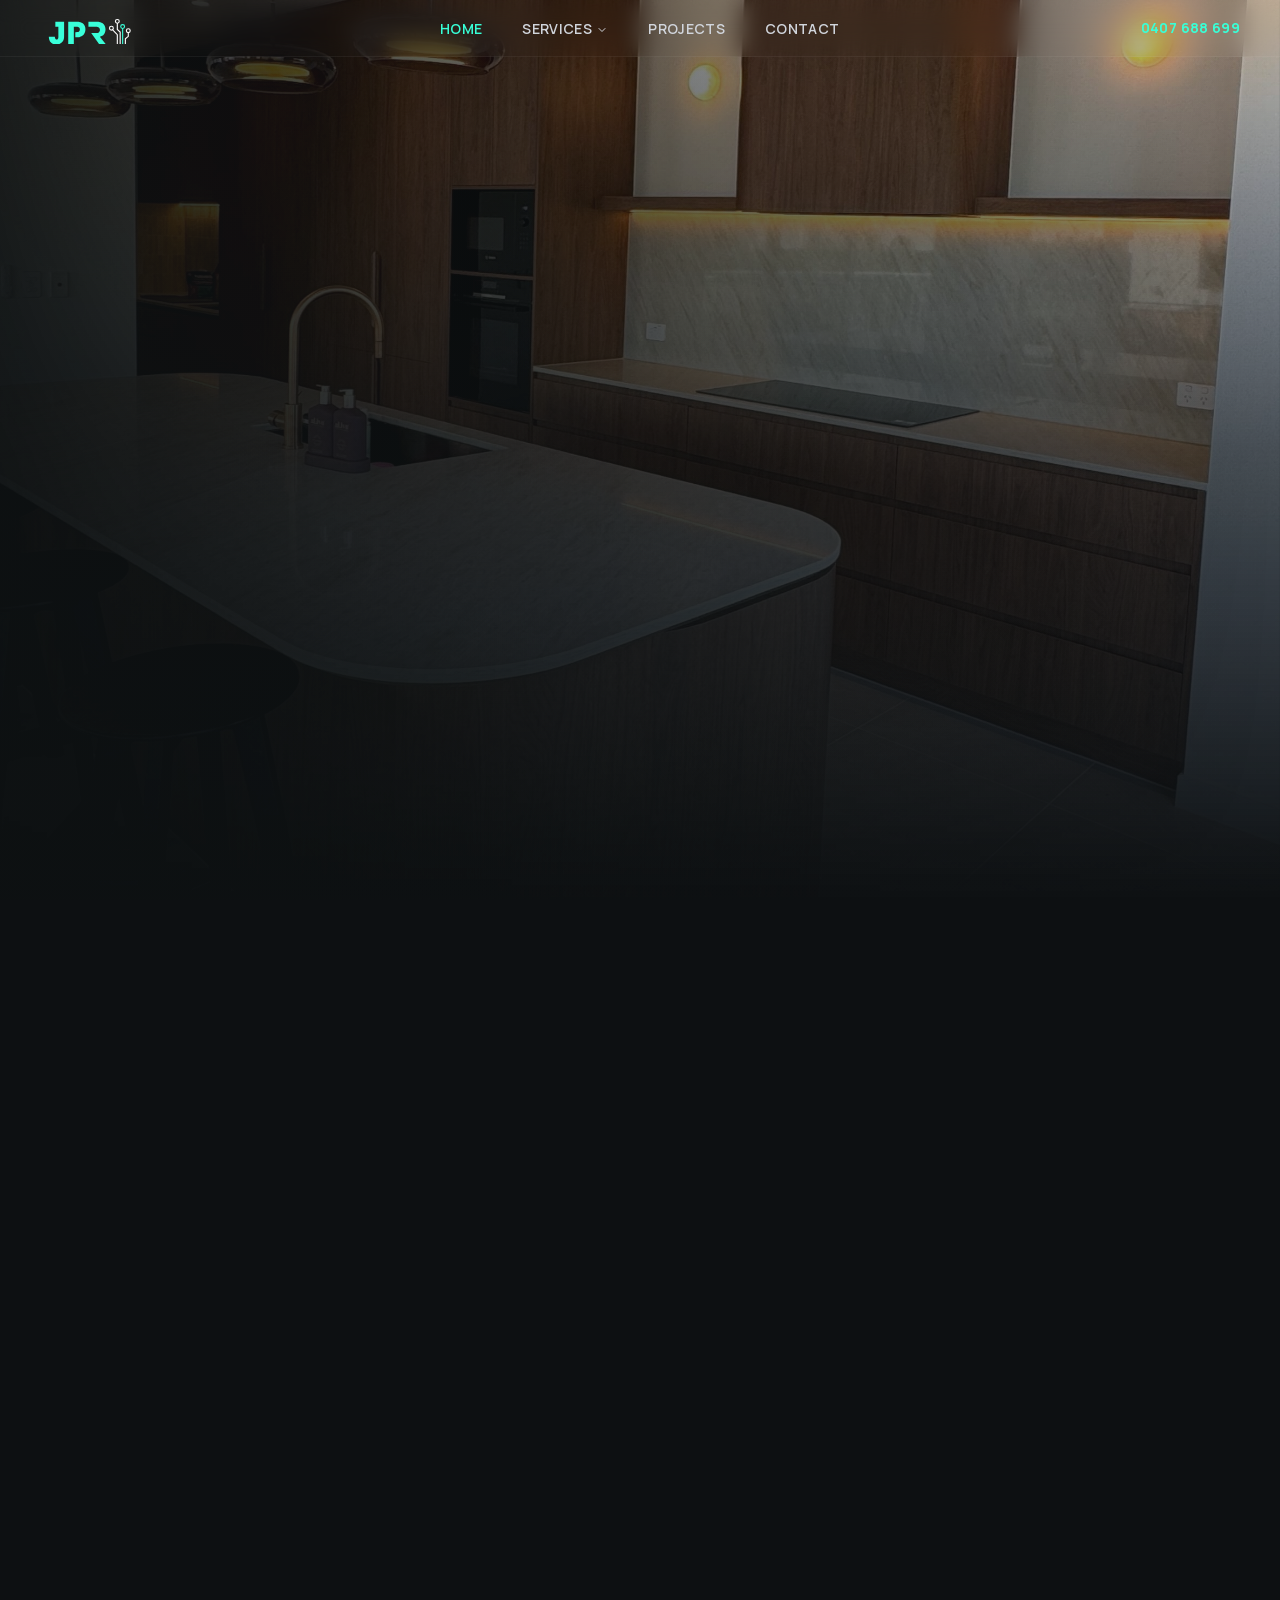
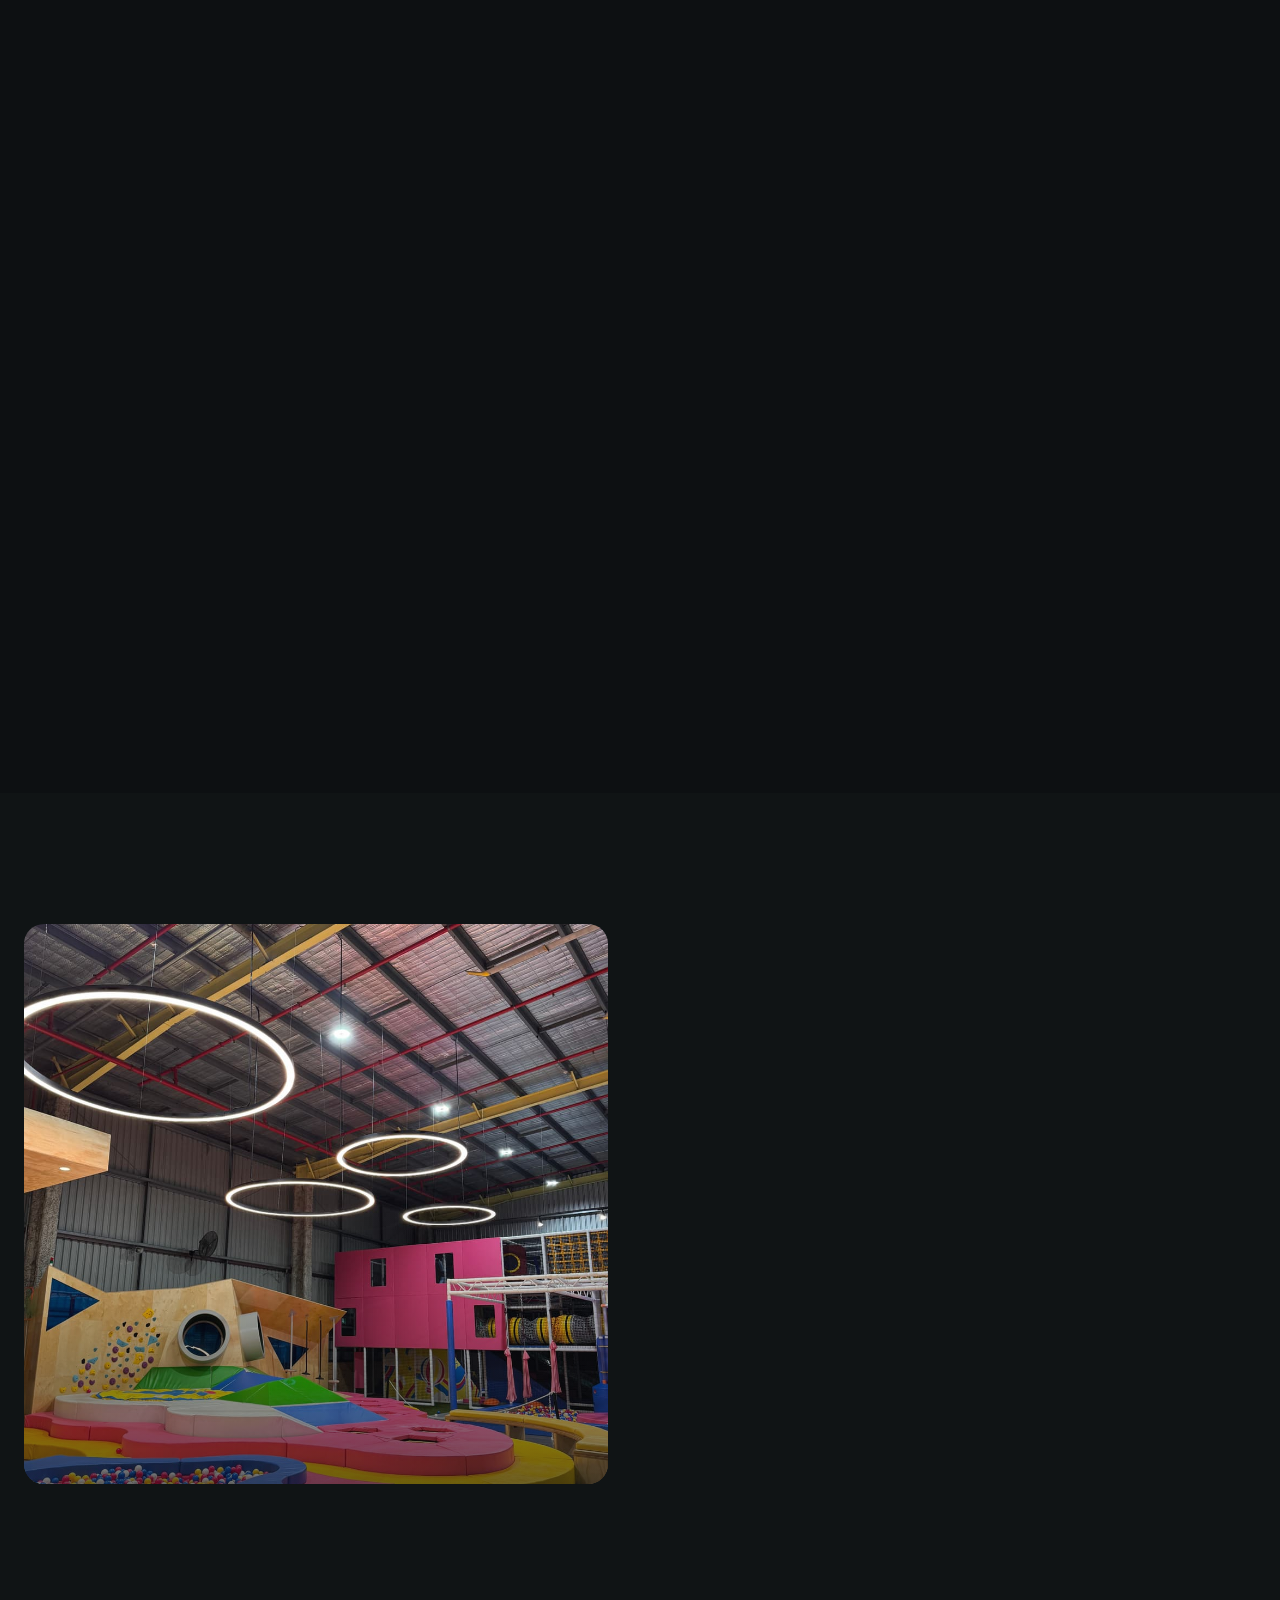
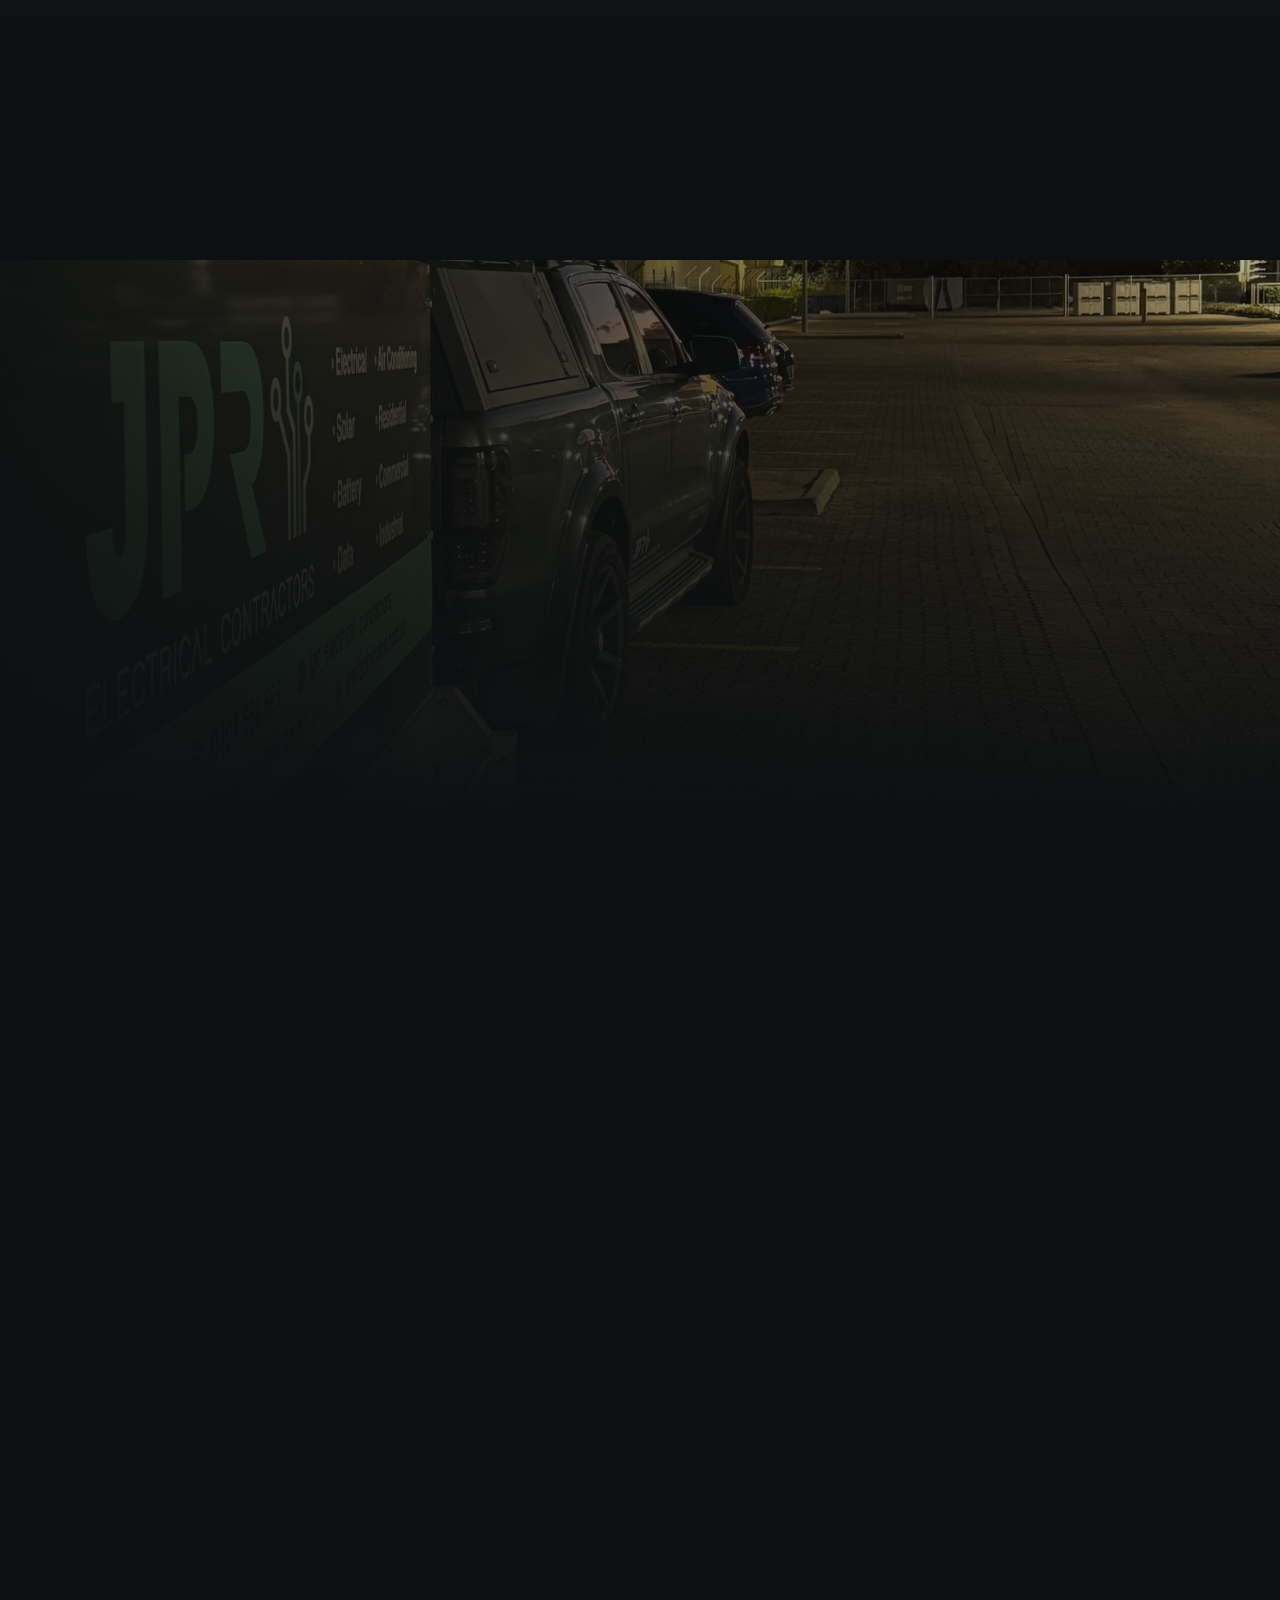
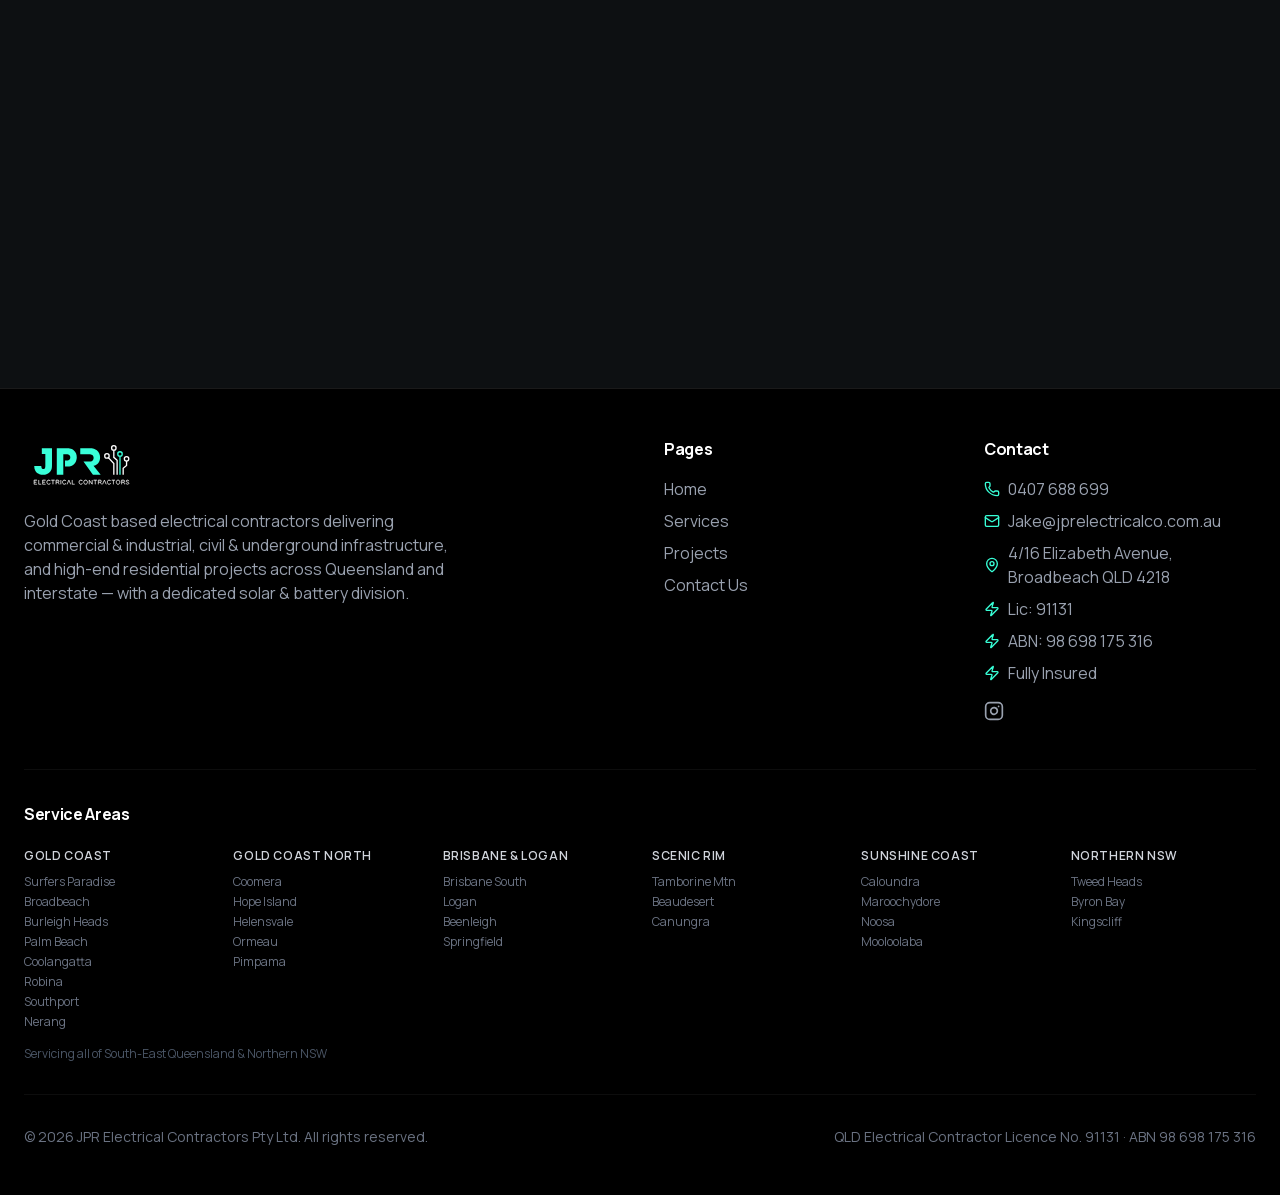
==== commit 5c0fb42d: "fix(seo): align NAP, brand name, and hours on static export - Set canonical address to 4/16 Elizabet" ====
--- a/index.html
+++ b/index.html
@@ -1 +1 @@
-<!DOCTYPE html><html lang="en" class="manrope_9aefac85-module__Jg6FdG__variable ibm_plex_mono_28411002-module__cjC0Ca__variable"><head><meta charSet="utf-8"/><meta name="viewport" content="width=device-width, initial-scale=1"/><link rel="preload" href="/_next/static/media/99e609270109b47d-s.p.40sczeszzbjw1.woff2" as="font" crossorigin="" type="font/woff2"/><link rel="preload" href="/_next/static/media/a343f882a40d2cc9-s.p.1sj6eobyi31rd.woff2" as="font" crossorigin="" type="font/woff2"/><link rel="preload" href="/_next/static/media/effe91970fc4db64-s.p.0oace-s_gkfks.woff2" as="font" crossorigin="" type="font/woff2"/><link rel="preload" as="image" href="/images/jpr-logo.svg"/><link rel="preload" as="image" href="/images/hero-commercial.jpg" fetchPriority="high"/><link rel="stylesheet" href="/_next/static/chunks/3htl6lur6gde-.css" data-precedence="next"/><link rel="stylesheet" href="/_next/static/chunks/00we42fhna6il.css" data-precedence="next"/><link rel="preload" as="script" fetchPriority="low" href="/_next/static/chunks/0m0fzg31ety-o.js"/><script src="/_next/static/chunks/2ltu6slv52lqs.js" async=""></script><script src="/_next/static/chunks/2karxon71vs44.js" async=""></script><script src="/_next/static/chunks/39-39lz33ekq-.js" async=""></script><script src="/_next/static/chunks/turbopack-2h8odx8mivj-o.js" async=""></script><script src="/_next/static/chunks/1jrmgno87otpe.js" async=""></script><script src="/_next/static/chunks/2igjfnxvl0mip.js" async=""></script><script src="/_next/static/chunks/056mrzo64pegv.js" async=""></script><script src="/_next/static/chunks/02-u0i-9hi4c5.js" async=""></script><script src="/_next/static/chunks/3zoxoqhrfo9o5.js" async=""></script><meta name="next-size-adjust" content=""/><title>JPR Electrical | Commercial, Civil &amp; High-End Residential Electricians — Gold Coast &amp; QLD</title><meta name="description" content="JPR Electrical Contracting — licensed electrical contractors for commercial &amp; industrial fitouts, civil &amp; underground infrastructure, and high-end residential projects across the Gold Coast, QLD &amp; interstate. Dedicated solar &amp; battery division. QLD Lic. 91131, fully insured."/><meta name="robots" content="index, follow"/><meta name="theme-color" content="#0E1214"/><link rel="canonical" href="https://jprelectricalco.com.au/"/><meta property="og:title" content="JPR Electrical | Commercial, Civil &amp; High-End Residential Electricians — Gold Coast &amp; QLD"/><meta property="og:description" content="Licensed electrical contractors for commercial &amp; industrial fitouts, civil &amp; underground infrastructure, and high-end residential projects across QLD &amp; interstate. QLD Lic. 91131, fully insured."/><meta property="og:image" content="https://jprelectricalco.com.au/opengraph.jpg"/><meta property="og:type" content="website"/><meta name="twitter:card" content="summary_large_image"/><meta name="twitter:title" content="JPR Electrical | Commercial, Civil &amp; High-End Residential Electricians — Gold Coast &amp; QLD"/><meta name="twitter:description" content="Licensed electrical contractors for commercial &amp; industrial fitouts, civil &amp; underground infrastructure, and high-end residential projects across QLD &amp; interstate. QLD Lic. 91131, fully insured."/><meta name="twitter:image" content="https://jprelectricalco.com.au/opengraph.jpg"/><link rel="icon" href="/favicon.ico"/><link rel="icon" href="/favicon-32x32.png" sizes="32x32" type="image/png"/><link rel="icon" href="/favicon-16x16.png" sizes="16x16" type="image/png"/><link rel="apple-touch-icon" href="/apple-touch-icon.png"/><script type="application/ld+json">{"@context":"https://schema.org","@type":["Electrician","LocalBusiness"],"name":"JPR Electrical Contracting","description":"Gold Coast based licensed electrical contractors delivering commercial & industrial fitouts, civil & underground electrical infrastructure, and high-end residential projects across Queensland and interstate, with a dedicated solar & battery division.","url":"https://jprelectricalco.com.au","telephone":"+61407688699","email":"jake@jprelectricalco.com.au","address":{"@type":"PostalAddress","addressLocality":"Gold Coast","addressRegion":"QLD","addressCountry":"AU"},"geo":{"@type":"GeoCoordinates","latitude":"-28.0167","longitude":"153.4000"},"areaServed":[{"@type":"City","name":"Gold Coast"},{"@type":"City","name":"Brisbane"},{"@type":"City","name":"Logan"},{"@type":"City","name":"Ipswich"},{"@type":"City","name":"Sunshine Coast"},{"@type":"City","name":"Scenic Rim"},{"@type":"City","name":"Tweed Heads"},{"@type":"City","name":"Byron Bay"}],"openingHoursSpecification":{"@type":"OpeningHoursSpecification","dayOfWeek":["Monday","Tuesday","Wednesday","Thursday","Friday","Saturday"],"opens":"07:00","closes":"17:00"},"hasOfferCatalog":{"@type":"OfferCatalog","name":"Electrical Services","itemListElement":[{"@type":"Offer","itemOffered":{"@type":"Service","name":"Commercial & Industrial Electrical"}},{"@type":"Offer","itemOffered":{"@type":"Service","name":"Civil & Underground Electrical Infrastructure"}},{"@type":"Offer","itemOffered":{"@type":"Service","name":"High-End Residential Electrical"}},{"@type":"Offer","itemOffered":{"@type":"Service","name":"Solar & Battery Storage"}}]},"priceRange":"$$","image":"https://jprelectricalco.com.au/opengraph.jpg","sameAs":[],"identifier":"91131"}</script><script src="/_next/static/chunks/0cz1d0mv5g_q7.js" noModule=""></script></head><body class="font-sans antialiased bg-background text-foreground"><div hidden=""><!--$--><!--/$--></div><nav class="fixed top-0 left-0 right-0 z-50 transition-all duration-300 border-b border-white/5 backdrop-blur-md bg-transparent py-3"><div class="container mx-auto px-6 lg:px-10 flex items-center justify-between"><a class="block shrink-0 mr-8" href="/"><div class="h-8 overflow-hidden"><img src="/images/jpr-logo.svg" alt="JPR Electrical Contracting" class="h-[150%] w-auto" style="object-fit:cover;object-position:left top"/></div></a><div class="hidden md:flex items-center justify-center flex-1"><nav aria-label="Main" data-orientation="horizontal" dir="ltr" class="relative z-10 flex max-w-max flex-1 items-center justify-center"><div style="position:relative"><ul data-orientation="horizontal" class="group flex flex-1 list-none items-center justify-center gap-10 space-x-0" dir="ltr"><li><a class="text-sm font-semibold tracking-wide uppercase whitespace-nowrap transition-colors text-primary" data-testid="link-nav-home" data-radix-collection-item="" href="/">Home</a></li><li><button id="radix-_R_idb_-trigger-radix-_R_16idb_" data-state="closed" aria-expanded="false" aria-controls="radix-_R_idb_-content-radix-_R_16idb_" class="group inline-flex w-max items-center justify-center focus:text-accent-foreground focus:outline-none disabled:pointer-events-none disabled:opacity-50 group text-sm font-semibold tracking-wide uppercase whitespace-nowrap transition-colors h-auto p-0 bg-transparent hover:bg-transparent focus:bg-transparent data-[state=open]:bg-transparent data-[state=open]:hover:bg-transparent data-[state=open]:focus:bg-transparent rounded-none text-gray-300 hover:text-primary data-[state=open]:text-primary" data-testid="button-nav-services" data-radix-collection-item="">Services<!-- --> <svg xmlns="http://www.w3.org/2000/svg" width="24" height="24" viewBox="0 0 24 24" fill="none" stroke="currentColor" stroke-width="2" stroke-linecap="round" stroke-linejoin="round" class="lucide lucide-chevron-down relative top-[1px] ml-1 h-3 w-3 transition duration-300 group-data-[state=open]:rotate-180" aria-hidden="true"><path d="m6 9 6 6 6-6"></path></svg></button></li><li><a class="text-sm font-semibold tracking-wide uppercase whitespace-nowrap transition-colors text-gray-300 hover:text-primary" data-testid="link-nav-projects" data-radix-collection-item="" href="/projects/">Projects</a></li><li><a class="text-sm font-semibold tracking-wide uppercase whitespace-nowrap transition-colors text-gray-300 hover:text-primary" data-testid="link-nav-contact" data-radix-collection-item="" href="/contact/">Contact</a></li></ul></div><div class="absolute left-0 top-full flex justify-center"></div></nav></div><div class="hidden md:flex items-center shrink-0 ml-8"><a href="tel:0407688699" class="text-primary font-bold text-sm tracking-wide hover:text-primary/80 transition-colors" data-testid="link-nav-phone">0407 688 699</a></div><button class="md:hidden text-white" data-testid="button-mobile-menu"><svg xmlns="http://www.w3.org/2000/svg" width="24" height="24" viewBox="0 0 24 24" fill="none" stroke="currentColor" stroke-width="2" stroke-linecap="round" stroke-linejoin="round" class="lucide lucide-menu" aria-hidden="true"><path d="M4 5h16"></path><path d="M4 12h16"></path><path d="M4 19h16"></path></svg></button></div></nav><div class="min-h-screen bg-background text-foreground overflow-x-hidden font-sans"><section class="relative min-h-screen flex flex-col justify-end overflow-hidden"><div class="absolute inset-0 z-0"><img src="/images/hero-commercial.jpg" alt="High-end residential kitchen with architectural pendant and LED strip lighting by JPR Electrical Contractors" class="w-full h-full object-cover hero-kenburns" loading="eager" fetchPriority="high" width="2400" height="1667"/><div class="absolute inset-0 bg-gradient-to-t from-background via-background/70 to-background/20"></div><div class="absolute inset-0 bg-gradient-to-r from-background/90 via-background/40 to-transparent"></div></div><div class="container relative z-10 px-6 pt-40 pb-16"><div class="max-w-3xl space-y-7"><div style="opacity:0;transform:translateY(24px)"><span class="label-mono inline-flex items-center gap-2 text-primary" data-testid="text-hero-badge">Gold Coast, QLD — Commercial · Civil · Residential</span></div><h1 class="text-4xl sm:text-5xl md:text-6xl lg:text-7xl font-display font-extrabold leading-[1.05] tracking-tight text-white" data-testid="text-hero-heading" style="opacity:0;transform:translateY(24px)">Commercial, civil and high-end residential<!-- --> <span class="text-primary">electrical.</span></h1><p class="text-lg md:text-xl text-gray-300 max-w-2xl leading-relaxed" style="opacity:0;transform:translateY(24px)">JPR Electrical Contractors Pty Ltd delivers fitouts, subdivision reticulation and architectural homes across South-East Queensland and interstate — from 400A three-phase base-builds to final fit-off, wired to AS/NZS 3000 and handed over with full certification.</p><div class="flex flex-col sm:flex-row gap-4 pt-2" style="opacity:0;transform:translateY(24px)"><a data-testid="link-hero-plans" class="inline-flex items-center justify-center gap-2 whitespace-nowrap transition-colors focus-visible:outline-none focus-visible:ring-1 focus-visible:ring-ring disabled:pointer-events-none disabled:opacity-50 [&amp;_svg]:pointer-events-none [&amp;_svg]:size-4 [&amp;_svg]:shrink-0 hover-elevate active-elevate-2 border border-primary-border min-h-10 rounded-md bg-primary text-primary-foreground hover:bg-primary/90 font-bold text-base md:text-lg px-8 rounded-pill" href="/contact/">Send us your plans<svg xmlns="http://www.w3.org/2000/svg" width="24" height="24" viewBox="0 0 24 24" fill="none" stroke="currentColor" stroke-width="2" stroke-linecap="round" stroke-linejoin="round" class="lucide lucide-arrow-right w-5 h-5 ml-2" aria-hidden="true"><path d="M5 12h14"></path><path d="m12 5 7 7-7 7"></path></svg></a><a href="tel:0407688699" data-testid="button-hero-call" class="inline-flex items-center justify-center gap-2 whitespace-nowrap font-medium transition-colors focus-visible:outline-none focus-visible:ring-1 focus-visible:ring-ring disabled:pointer-events-none disabled:opacity-50 [&amp;_svg]:pointer-events-none [&amp;_svg]:size-4 [&amp;_svg]:shrink-0 hover-elevate active-elevate-2 border [border-color:var(--button-outline)] shadow-xs active:shadow-none min-h-10 rounded-md hairline bg-transparent text-white hover:bg-white/10 rounded-pill text-base md:text-lg px-8"><svg xmlns="http://www.w3.org/2000/svg" width="24" height="24" viewBox="0 0 24 24" fill="none" stroke="currentColor" stroke-width="2" stroke-linecap="round" stroke-linejoin="round" class="lucide lucide-phone w-5 h-5 mr-2" aria-hidden="true"><path d="M13.832 16.568a1 1 0 0 0 1.213-.303l.355-.465A2 2 0 0 1 17 15h3a2 2 0 0 1 2 2v3a2 2 0 0 1-2 2A18 18 0 0 1 2 4a2 2 0 0 1 2-2h3a2 2 0 0 1 2 2v3a2 2 0 0 1-.8 1.6l-.468.351a1 1 0 0 0-.292 1.233 14 14 0 0 0 6.392 6.384"></path></svg>Call 0407 688 699</a></div></div><div class="hairline-t mt-14 pt-6 grid grid-cols-1 sm:grid-cols-3 gap-4 sm:gap-8" data-testid="strip-credentials" style="opacity:0;transform:translateY(24px)"><div><div class="label-mono text-primary mb-1.5">Licensed</div><div class="text-sm text-gray-300">QLD Electrical Contractor Licence No. 91131</div></div><div><div class="label-mono text-primary mb-1.5">Insured</div><div class="text-sm text-gray-300">Fully insured, WorkCover QLD covered</div></div><div><div class="label-mono text-primary mb-1.5">Qualified</div><div class="text-sm text-gray-300">A-grade electricians on every job</div></div></div></div></section><section class="py-24 md:py-32"><div class="container px-6"><div class="mb-14 max-w-2xl" style="opacity:0;transform:translateY(24px)"><div class="label-mono text-primary mb-4">What we do</div><h2 class="text-3xl md:text-5xl font-display font-bold text-white mb-4">Four divisions. One contractor.</h2><p class="text-muted-foreground text-lg">Commercial and civil work is the core of the business. High-end residential and solar run as dedicated divisions — same crews, same standards.</p></div><div class="grid sm:grid-cols-2 gap-5"><div style="opacity:0;transform:translateY(24px)"><a class="group relative block h-[420px] md:h-[480px] rounded-[20px] overflow-hidden hairline" data-testid="link-service-commercial-industrial" href="/services/#commercial-industrial"><img src="/images/services-civil.jpg" alt="Main switchboards and distribution cabinets installed by JPR" loading="lazy" class="absolute inset-0 w-full h-full object-cover transition-transform duration-700 ease-out group-hover:scale-[1.04]"/><div class="absolute inset-0 bg-gradient-to-t from-background via-background/45 to-background/5"></div><div class="absolute inset-x-0 bottom-0 p-7 md:p-8"><div class="label-mono text-primary mb-3">01</div><h3 class="text-2xl md:text-3xl font-display font-bold text-white mb-2">Commercial &amp; Industrial</h3><p class="text-gray-300 text-sm md:text-base leading-relaxed max-w-md mb-4">Retail, hospitality and office fitouts, base-build works, switchboard upgrades and planned maintenance for businesses of every size.</p><span class="inline-flex items-center gap-1.5 text-sm font-semibold text-white group-hover:text-primary transition-colors">See full scope<svg xmlns="http://www.w3.org/2000/svg" width="24" height="24" viewBox="0 0 24 24" fill="none" stroke="currentColor" stroke-width="2" stroke-linecap="round" stroke-linejoin="round" class="lucide lucide-arrow-up-right w-4 h-4 transition-transform group-hover:translate-x-0.5 group-hover:-translate-y-0.5" aria-hidden="true"><path d="M7 7h10v10"></path><path d="M7 17 17 7"></path></svg></span></div></a></div><div style="opacity:0;transform:translateY(24px)"><a class="group relative block h-[420px] md:h-[480px] rounded-[20px] overflow-hidden hairline" data-testid="link-service-civil-infrastructure" href="/services/#civil-infrastructure"><img src="/images/civil-underground-real.jpg" alt="Orange electrical conduit banks trenched into a JPR civil subdivision site" loading="lazy" class="absolute inset-0 w-full h-full object-cover transition-transform duration-700 ease-out group-hover:scale-[1.04]"/><div class="absolute inset-0 bg-gradient-to-t from-background via-background/45 to-background/5"></div><div class="absolute inset-x-0 bottom-0 p-7 md:p-8"><div class="label-mono text-primary mb-3">02</div><h3 class="text-2xl md:text-3xl font-display font-bold text-white mb-2">Civil, Underground &amp; Infrastructure</h3><p class="text-gray-300 text-sm md:text-base leading-relaxed max-w-md mb-4">Subdivision reticulation, street and public lighting, service relocations and pit &amp; pipe — underground electrical delivered to authority standards.</p><span class="inline-flex items-center gap-1.5 text-sm font-semibold text-white group-hover:text-primary transition-colors">See full scope<svg xmlns="http://www.w3.org/2000/svg" width="24" height="24" viewBox="0 0 24 24" fill="none" stroke="currentColor" stroke-width="2" stroke-linecap="round" stroke-linejoin="round" class="lucide lucide-arrow-up-right w-4 h-4 transition-transform group-hover:translate-x-0.5 group-hover:-translate-y-0.5" aria-hidden="true"><path d="M7 7h10v10"></path><path d="M7 17 17 7"></path></svg></span></div></a></div><div style="opacity:0;transform:translateY(24px)"><a class="group relative block h-[420px] md:h-[480px] rounded-[20px] overflow-hidden hairline" data-testid="link-service-high-end-residential" href="/services/#high-end-residential"><img src="/images/services-residential.jpg" alt="High-end residential kitchen with architectural pendant and LED strip lighting by JPR" loading="lazy" class="absolute inset-0 w-full h-full object-cover transition-transform duration-700 ease-out group-hover:scale-[1.04]"/><div class="absolute inset-0 bg-gradient-to-t from-background via-background/45 to-background/5"></div><div class="absolute inset-x-0 bottom-0 p-7 md:p-8"><div class="label-mono text-primary mb-3">03</div><h3 class="text-2xl md:text-3xl font-display font-bold text-white mb-2">High-End Residential</h3><p class="text-gray-300 text-sm md:text-base leading-relaxed max-w-md mb-4">Custom homes and luxury renovations — architectural and feature lighting, home automation and EV charging, finished to the millimetre.</p><span class="inline-flex items-center gap-1.5 text-sm font-semibold text-white group-hover:text-primary transition-colors">See full scope<svg xmlns="http://www.w3.org/2000/svg" width="24" height="24" viewBox="0 0 24 24" fill="none" stroke="currentColor" stroke-width="2" stroke-linecap="round" stroke-linejoin="round" class="lucide lucide-arrow-up-right w-4 h-4 transition-transform group-hover:translate-x-0.5 group-hover:-translate-y-0.5" aria-hidden="true"><path d="M7 7h10v10"></path><path d="M7 17 17 7"></path></svg></span></div></a></div><div style="opacity:0;transform:translateY(24px)"><a class="group relative block h-[420px] md:h-[480px] rounded-[20px] overflow-hidden hairline" data-testid="link-service-solar-battery" href="/services/#solar-battery"><img src="/images/services-solar.jpg" alt="Aerial view of a rooftop solar array installed by JPR" loading="lazy" class="absolute inset-0 w-full h-full object-cover transition-transform duration-700 ease-out group-hover:scale-[1.04]"/><div class="absolute inset-0 bg-gradient-to-t from-background via-background/45 to-background/5"></div><div class="absolute inset-x-0 bottom-0 p-7 md:p-8"><div class="label-mono text-primary mb-3">04</div><h3 class="text-2xl md:text-3xl font-display font-bold text-white mb-2">Solar &amp; Battery</h3><p class="text-gray-300 text-sm md:text-base leading-relaxed max-w-md mb-4">Our dedicated energy division — Tier-1 solar systems and certified Tesla Powerwall and Sungrow battery storage, designed and installed in-house.</p><span class="inline-flex items-center gap-1.5 text-sm font-semibold text-white group-hover:text-primary transition-colors">See full scope<svg xmlns="http://www.w3.org/2000/svg" width="24" height="24" viewBox="0 0 24 24" fill="none" stroke="currentColor" stroke-width="2" stroke-linecap="round" stroke-linejoin="round" class="lucide lucide-arrow-up-right w-4 h-4 transition-transform group-hover:translate-x-0.5 group-hover:-translate-y-0.5" aria-hidden="true"><path d="M7 7h10v10"></path><path d="M7 17 17 7"></path></svg></span></div></a></div></div></div></section><section class="py-24 md:py-32 bg-card/40 hairline-t hairline-b"><div class="container px-6"><div class="grid lg:grid-cols-2 gap-12 lg:gap-16 items-center"><div class="relative rounded-[20px] overflow-hidden hairline h-[420px] md:h-[560px]"><img src="/images/services-commercial.jpg" alt="Indoor play centre electrical fitout with feature ring pendant lighting by JPR" loading="lazy" class="absolute inset-0 w-full h-full object-cover" style="transform:scale(1.12)"/><div class="absolute inset-0 bg-gradient-to-t from-background/60 via-transparent to-transparent"></div></div><div style="opacity:0;transform:translateY(24px)"><div class="label-mono text-primary mb-4">Featured project</div><h2 class="text-3xl md:text-5xl font-display font-bold text-white mb-3">Indoor play centre fitout</h2><div class="text-muted-foreground mb-6">Gold Coast, QLD</div><p class="text-gray-300 leading-relaxed mb-8">Full electrical fitout of an indoor play centre — feature ring pendant lighting, general power and lighting, data, and exit &amp; emergency — delivered while shopfitters worked around us, staged so the program never slipped.</p><dl class="hairline-t" data-testid="table-featured-specs"><div class="hairline-b grid grid-cols-[110px_1fr] gap-4 py-4"><dt class="label-mono text-muted-foreground pt-0.5">Scope</dt><dd class="text-sm md:text-base text-gray-200">Full fitout — power, feature lighting, data, exit &amp; emergency</dd></div><div class="hairline-b grid grid-cols-[110px_1fr] gap-4 py-4"><dt class="label-mono text-muted-foreground pt-0.5">Supply</dt><dd class="text-sm md:text-base text-gray-200">200A three-phase, new distribution board and submains</dd></div><div class="hairline-b grid grid-cols-[110px_1fr] gap-4 py-4"><dt class="label-mono text-muted-foreground pt-0.5">Duration</dt><dd class="text-sm md:text-base text-gray-200">9-week program, staged around shopfit trades</dd></div><div class="hairline-b grid grid-cols-[110px_1fr] gap-4 py-4"><dt class="label-mono text-muted-foreground pt-0.5">Handover</dt><dd class="text-sm md:text-base text-gray-200">Certificate of compliance, as-installed drawings, board schedules</dd></div></dl><div class="mt-8"><a data-testid="link-featured-projects" class="inline-flex items-center justify-center gap-2 whitespace-nowrap rounded-md text-sm font-medium transition-colors focus-visible:outline-none focus-visible:ring-1 focus-visible:ring-ring disabled:pointer-events-none disabled:opacity-50 [&amp;_svg]:pointer-events-none [&amp;_svg]:size-4 [&amp;_svg]:shrink-0 hover-elevate active-elevate-2 border [border-color:var(--button-outline)] shadow-xs active:shadow-none min-h-9 py-2 hairline bg-transparent text-white hover:bg-white/10 rounded-pill px-6" href="/projects/">More projects <svg xmlns="http://www.w3.org/2000/svg" width="24" height="24" viewBox="0 0 24 24" fill="none" stroke="currentColor" stroke-width="2" stroke-linecap="round" stroke-linejoin="round" class="lucide lucide-arrow-right w-4 h-4 ml-2" aria-hidden="true"><path d="M5 12h14"></path><path d="m12 5 7 7-7 7"></path></svg></a></div></div></div></div></section><section class="py-16 md:py-20"><div class="container px-6"><div class="grid grid-cols-1 sm:grid-cols-3 gap-10 sm:gap-8"><div class="text-center sm:text-left" style="opacity:0;transform:translateY(24px)"><div class="text-5xl md:text-6xl font-display font-extrabold text-white mb-2" data-testid="stat-projects-delivered"><span class="tabular-nums">0<!-- -->+</span></div><div class="label-mono text-muted-foreground">Projects delivered</div></div><div class="text-center sm:text-left" style="opacity:0;transform:translateY(24px)"><div class="text-5xl md:text-6xl font-display font-extrabold text-white mb-2" data-testid="stat-builders-developers-we-work-with"><span class="tabular-nums">0<!-- -->+</span></div><div class="label-mono text-muted-foreground">Builders &amp; developers we work with</div></div><div class="text-center sm:text-left" style="opacity:0;transform:translateY(24px)"><div class="text-5xl md:text-6xl font-display font-extrabold text-white mb-2" data-testid="stat-lost-time-injuries"><span class="tabular-nums">0</span></div><div class="label-mono text-muted-foreground">Lost-time injuries</div></div></div></div></section><section class="relative overflow-hidden hairline-t hairline-b"><div class="absolute inset-0 z-0"><img src="/images/brand-ute-sunset.jpg" alt="JPR Electrical work ute and trailer on site at sunset" class="w-full h-full object-cover object-[center_60%]" loading="lazy" width="1600" height="2133"/><div class="absolute inset-0 bg-gradient-to-t from-background via-background/70 to-background/30"></div><div class="absolute inset-0 bg-gradient-to-r from-background/90 via-background/40 to-transparent"></div></div><div class="container relative z-10 px-6 py-32 md:py-44"><div class="max-w-xl" style="opacity:0;transform:translateY(24px)"><div class="label-mono text-primary mb-4">On site</div><h2 class="text-3xl md:text-5xl font-display font-bold text-white mb-4">On site when we say we will be.</h2><p class="text-lg text-gray-300 leading-relaxed">Fully equipped and fully licensed — from Gold Coast job sites to interstate programs, the same people who price the job deliver it.</p></div></div></section><section class="py-24 md:py-32"><div class="container px-6"><div class="mb-14 max-w-2xl" style="opacity:0;transform:translateY(24px)"><div class="label-mono text-primary mb-4">How we run a job</div><h2 class="text-3xl md:text-5xl font-display font-bold text-white">Drawings in. Certified job out.</h2></div><div class="grid sm:grid-cols-2 lg:grid-cols-4 gap-5"><div class="bg-card rounded-[20px] hairline p-7 flex flex-col" data-testid="card-process-01" style="opacity:0;transform:translateY(24px)"><div class="label-mono text-primary mb-6">01</div><h3 class="text-xl font-display font-bold text-white mb-3">Send drawings</h3><p class="text-muted-foreground text-sm leading-relaxed">Email your plans to Jake@jprelectricalco.com.au. We take quantities off the drawings and price the full electrical scope — no vague allowances.</p></div><div class="bg-card rounded-[20px] hairline p-7 flex flex-col" data-testid="card-process-02" style="opacity:0;transform:translateY(24px)"><div class="label-mono text-primary mb-6">02</div><h3 class="text-xl font-display font-bold text-white mb-3">Lock program</h3><p class="text-muted-foreground text-sm leading-relaxed">Fixed price, clear inclusions and exclusions, and a program that fits your build — agreed before anyone steps on site.</p></div><div class="bg-card rounded-[20px] hairline p-7 flex flex-col" data-testid="card-process-03" style="opacity:0;transform:translateY(24px)"><div class="label-mono text-primary mb-6">03</div><h3 class="text-xl font-display font-bold text-white mb-3">Deliver to spec</h3><p class="text-muted-foreground text-sm leading-relaxed">A-grade electricians on site, work to AS/NZS 3000, progress tracked against the program — no surprises at claim time.</p></div><div class="bg-card rounded-[20px] hairline p-7 flex flex-col" data-testid="card-process-04" style="opacity:0;transform:translateY(24px)"><div class="label-mono text-primary mb-6">04</div><h3 class="text-xl font-display font-bold text-white mb-3">Certified handover</h3><p class="text-muted-foreground text-sm leading-relaxed">Testing, certificates of compliance, as-installed drawings and switchboard schedules handed over on completion.</p></div></div></div></section><section class="pb-24 md:pb-32"><div class="container px-6"><div class="relative rounded-[20px] overflow-hidden hairline" data-testid="card-cta" style="opacity:0;transform:translateY(24px)"><div class="absolute inset-0 bg-gradient-to-br from-card via-background to-card"></div><div class="absolute inset-0 bg-[radial-gradient(ellipse_at_top,rgba(57,255,217,0.08),transparent_60%)]"></div><div class="relative z-10 px-8 py-16 md:px-16 md:py-20 text-center"><h2 class="text-3xl md:text-5xl font-display font-bold text-white mb-4">Got a project coming up?</h2><p class="text-gray-300 max-w-xl mx-auto mb-8 text-lg">Send us the drawings — we&#x27;ll take off the scope and come back with a fixed price and a program.</p><div class="flex flex-col sm:flex-row gap-4 justify-center"><a href="mailto:Jake@jprelectricalco.com.au" data-testid="link-cta-email" class="inline-flex items-center justify-center gap-2 whitespace-nowrap transition-colors focus-visible:outline-none focus-visible:ring-1 focus-visible:ring-ring disabled:pointer-events-none disabled:opacity-50 [&amp;_svg]:pointer-events-none [&amp;_svg]:size-4 [&amp;_svg]:shrink-0 hover-elevate active-elevate-2 border border-primary-border min-h-10 rounded-md bg-primary text-primary-foreground hover:bg-primary/90 font-bold text-base md:text-lg px-8 rounded-pill"><svg xmlns="http://www.w3.org/2000/svg" width="24" height="24" viewBox="0 0 24 24" fill="none" stroke="currentColor" stroke-width="2" stroke-linecap="round" stroke-linejoin="round" class="lucide lucide-mail w-5 h-5 mr-2" aria-hidden="true"><path d="m22 7-8.991 5.727a2 2 0 0 1-2.009 0L2 7"></path><rect x="2" y="4" width="20" height="16" rx="2"></rect></svg>Email your drawings</a><a href="tel:0407688699" data-testid="button-cta-call" class="inline-flex items-center justify-center gap-2 whitespace-nowrap font-medium transition-colors focus-visible:outline-none focus-visible:ring-1 focus-visible:ring-ring disabled:pointer-events-none disabled:opacity-50 [&amp;_svg]:pointer-events-none [&amp;_svg]:size-4 [&amp;_svg]:shrink-0 hover-elevate active-elevate-2 border [border-color:var(--button-outline)] shadow-xs active:shadow-none min-h-10 rounded-md hairline bg-transparent text-white hover:bg-white/10 rounded-pill text-base md:text-lg px-8"><svg xmlns="http://www.w3.org/2000/svg" width="24" height="24" viewBox="0 0 24 24" fill="none" stroke="currentColor" stroke-width="2" stroke-linecap="round" stroke-linejoin="round" class="lucide lucide-phone w-5 h-5 mr-2" aria-hidden="true"><path d="M13.832 16.568a1 1 0 0 0 1.213-.303l.355-.465A2 2 0 0 1 17 15h3a2 2 0 0 1 2 2v3a2 2 0 0 1-2 2A18 18 0 0 1 2 4a2 2 0 0 1 2-2h3a2 2 0 0 1 2 2v3a2 2 0 0 1-.8 1.6l-.468.351a1 1 0 0 0-.292 1.233 14 14 0 0 0 6.392 6.384"></path></svg>Call 0407 688 699</a></div><p class="label-mono text-muted-foreground mt-8">Jake@jprelectricalco.com.au · 0407 688 699</p></div></div></div></section></div><!--$--><!--/$--><footer class="bg-black py-12 border-t border-white/10"><div class="container mx-auto px-6"><div class="grid md:grid-cols-4 gap-12 mb-12"><div class="col-span-1 md:col-span-2"><a class="block mb-4" href="/"><div class="h-14 "><img src="/images/jpr-logo.svg" alt="JPR Electrical Contracting" class="h-full w-auto"/></div></a><p class="text-gray-400 max-w-md">Gold Coast based electrical contractors delivering commercial &amp; industrial, civil &amp; underground infrastructure, and high-end residential projects across Queensland and interstate — with a dedicated solar &amp; battery division.</p></div><div><h3 class="text-white font-bold mb-4">Pages</h3><ul class="space-y-2 text-gray-400"><li><a class="hover:text-primary transition-colors" data-testid="link-footer-home" href="/">Home</a></li><li><a class="hover:text-primary transition-colors" data-testid="link-footer-services" href="/services/">Services</a></li><li><a class="hover:text-primary transition-colors" data-testid="link-footer-projects" href="/projects/">Projects</a></li><li><a class="hover:text-primary transition-colors" data-testid="link-footer-contact" href="/contact/">Contact Us</a></li></ul></div><div><h3 class="text-white font-bold mb-4">Contact</h3><ul class="space-y-2 text-gray-400"><li class="flex items-center gap-2"><svg xmlns="http://www.w3.org/2000/svg" width="24" height="24" viewBox="0 0 24 24" fill="none" stroke="currentColor" stroke-width="2" stroke-linecap="round" stroke-linejoin="round" class="lucide lucide-phone w-4 h-4 text-primary shrink-0" aria-hidden="true"><path d="M13.832 16.568a1 1 0 0 0 1.213-.303l.355-.465A2 2 0 0 1 17 15h3a2 2 0 0 1 2 2v3a2 2 0 0 1-2 2A18 18 0 0 1 2 4a2 2 0 0 1 2-2h3a2 2 0 0 1 2 2v3a2 2 0 0 1-.8 1.6l-.468.351a1 1 0 0 0-.292 1.233 14 14 0 0 0 6.392 6.384"></path></svg><a href="tel:0407688699" class="hover:text-primary transition-colors" data-testid="link-footer-phone">0407 688 699</a></li><li class="flex items-center gap-2"><svg xmlns="http://www.w3.org/2000/svg" width="24" height="24" viewBox="0 0 24 24" fill="none" stroke="currentColor" stroke-width="2" stroke-linecap="round" stroke-linejoin="round" class="lucide lucide-mail w-4 h-4 text-primary shrink-0" aria-hidden="true"><path d="m22 7-8.991 5.727a2 2 0 0 1-2.009 0L2 7"></path><rect x="2" y="4" width="20" height="16" rx="2"></rect></svg><a href="mailto:Jake@jprelectricalco.com.au" class="hover:text-primary transition-colors" data-testid="link-footer-email">Jake@jprelectricalco.com.au</a></li><li class="flex items-center gap-2"><svg xmlns="http://www.w3.org/2000/svg" width="24" height="24" viewBox="0 0 24 24" fill="none" stroke="currentColor" stroke-width="2" stroke-linecap="round" stroke-linejoin="round" class="lucide lucide-map-pin w-4 h-4 text-primary shrink-0" aria-hidden="true"><path d="M20 10c0 4.993-5.539 10.193-7.399 11.799a1 1 0 0 1-1.202 0C9.539 20.193 4 14.993 4 10a8 8 0 0 1 16 0"></path><circle cx="12" cy="10" r="3"></circle></svg>Gold Coast, QLD</li><li class="flex items-center gap-2"><svg xmlns="http://www.w3.org/2000/svg" width="24" height="24" viewBox="0 0 24 24" fill="none" stroke="currentColor" stroke-width="2" stroke-linecap="round" stroke-linejoin="round" class="lucide lucide-zap w-4 h-4 text-primary shrink-0" aria-hidden="true"><path d="M4 14a1 1 0 0 1-.78-1.63l9.9-10.2a.5.5 0 0 1 .86.46l-1.92 6.02A1 1 0 0 0 13 10h7a1 1 0 0 1 .78 1.63l-9.9 10.2a.5.5 0 0 1-.86-.46l1.92-6.02A1 1 0 0 0 11 14z"></path></svg>Lic: 91131</li><li class="flex items-center gap-2"><svg xmlns="http://www.w3.org/2000/svg" width="24" height="24" viewBox="0 0 24 24" fill="none" stroke="currentColor" stroke-width="2" stroke-linecap="round" stroke-linejoin="round" class="lucide lucide-zap w-4 h-4 text-primary shrink-0" aria-hidden="true"><path d="M4 14a1 1 0 0 1-.78-1.63l9.9-10.2a.5.5 0 0 1 .86.46l-1.92 6.02A1 1 0 0 0 13 10h7a1 1 0 0 1 .78 1.63l-9.9 10.2a.5.5 0 0 1-.86-.46l1.92-6.02A1 1 0 0 0 11 14z"></path></svg>ABN: 98 698 175 316</li><li class="flex items-center gap-2"><svg xmlns="http://www.w3.org/2000/svg" width="24" height="24" viewBox="0 0 24 24" fill="none" stroke="currentColor" stroke-width="2" stroke-linecap="round" stroke-linejoin="round" class="lucide lucide-zap w-4 h-4 text-primary shrink-0" aria-hidden="true"><path d="M4 14a1 1 0 0 1-.78-1.63l9.9-10.2a.5.5 0 0 1 .86.46l-1.92 6.02A1 1 0 0 0 13 10h7a1 1 0 0 1 .78 1.63l-9.9 10.2a.5.5 0 0 1-.86-.46l1.92-6.02A1 1 0 0 0 11 14z"></path></svg>Fully Insured</li><li class="flex gap-4 mt-4"><a href="https://www.instagram.com/jpr_electrical_contractors" target="_blank" rel="noopener noreferrer" class="text-gray-400 hover:text-white transition-colors" data-testid="link-footer-instagram"><svg xmlns="http://www.w3.org/2000/svg" width="24" height="24" viewBox="0 0 24 24" fill="none" stroke="currentColor" stroke-width="2" stroke-linecap="round" stroke-linejoin="round" class="lucide lucide-instagram w-5 h-5" aria-hidden="true"><rect width="20" height="20" x="2" y="2" rx="5" ry="5"></rect><path d="M16 11.37A4 4 0 1 1 12.63 8 4 4 0 0 1 16 11.37z"></path><line x1="17.5" x2="17.51" y1="6.5" y2="6.5"></line></svg></a></li></ul></div></div><div class="border-t border-white/5 pt-8 mb-8"><h3 class="text-white font-bold mb-4">Service Areas</h3><div class="grid grid-cols-2 sm:grid-cols-3 md:grid-cols-6 gap-6"><div><span class="text-gray-300 text-xs font-semibold uppercase tracking-wider">Gold Coast</span><div class="mt-2 space-y-1"><span class="block text-gray-500 text-xs hover:text-primary transition-colors cursor-default" data-testid="text-service-area-surfers-paradise">Surfers Paradise</span><span class="block text-gray-500 text-xs hover:text-primary transition-colors cursor-default" data-testid="text-service-area-broadbeach">Broadbeach</span><span class="block text-gray-500 text-xs hover:text-primary transition-colors cursor-default" data-testid="text-service-area-burleigh-heads">Burleigh Heads</span><span class="block text-gray-500 text-xs hover:text-primary transition-colors cursor-default" data-testid="text-service-area-palm-beach">Palm Beach</span><span class="block text-gray-500 text-xs hover:text-primary transition-colors cursor-default" data-testid="text-service-area-coolangatta">Coolangatta</span><span class="block text-gray-500 text-xs hover:text-primary transition-colors cursor-default" data-testid="text-service-area-robina">Robina</span><span class="block text-gray-500 text-xs hover:text-primary transition-colors cursor-default" data-testid="text-service-area-southport">Southport</span><span class="block text-gray-500 text-xs hover:text-primary transition-colors cursor-default" data-testid="text-service-area-nerang">Nerang</span></div></div><div><span class="text-gray-300 text-xs font-semibold uppercase tracking-wider">Gold Coast North</span><div class="mt-2 space-y-1"><span class="block text-gray-500 text-xs hover:text-primary transition-colors cursor-default" data-testid="text-service-area-coomera">Coomera</span><span class="block text-gray-500 text-xs hover:text-primary transition-colors cursor-default" data-testid="text-service-area-hope-island">Hope Island</span><span class="block text-gray-500 text-xs hover:text-primary transition-colors cursor-default" data-testid="text-service-area-helensvale">Helensvale</span><span class="block text-gray-500 text-xs hover:text-primary transition-colors cursor-default" data-testid="text-service-area-ormeau">Ormeau</span><span class="block text-gray-500 text-xs hover:text-primary transition-colors cursor-default" data-testid="text-service-area-pimpama">Pimpama</span></div></div><div><span class="text-gray-300 text-xs font-semibold uppercase tracking-wider">Brisbane &amp; Logan</span><div class="mt-2 space-y-1"><span class="block text-gray-500 text-xs hover:text-primary transition-colors cursor-default" data-testid="text-service-area-brisbane-south">Brisbane South</span><span class="block text-gray-500 text-xs hover:text-primary transition-colors cursor-default" data-testid="text-service-area-logan">Logan</span><span class="block text-gray-500 text-xs hover:text-primary transition-colors cursor-default" data-testid="text-service-area-beenleigh">Beenleigh</span><span class="block text-gray-500 text-xs hover:text-primary transition-colors cursor-default" data-testid="text-service-area-springfield">Springfield</span></div></div><div><span class="text-gray-300 text-xs font-semibold uppercase tracking-wider">Scenic Rim</span><div class="mt-2 space-y-1"><span class="block text-gray-500 text-xs hover:text-primary transition-colors cursor-default" data-testid="text-service-area-tamborine-mtn">Tamborine Mtn</span><span class="block text-gray-500 text-xs hover:text-primary transition-colors cursor-default" data-testid="text-service-area-beaudesert">Beaudesert</span><span class="block text-gray-500 text-xs hover:text-primary transition-colors cursor-default" data-testid="text-service-area-canungra">Canungra</span></div></div><div><span class="text-gray-300 text-xs font-semibold uppercase tracking-wider">Sunshine Coast</span><div class="mt-2 space-y-1"><span class="block text-gray-500 text-xs hover:text-primary transition-colors cursor-default" data-testid="text-service-area-caloundra">Caloundra</span><span class="block text-gray-500 text-xs hover:text-primary transition-colors cursor-default" data-testid="text-service-area-maroochydore">Maroochydore</span><span class="block text-gray-500 text-xs hover:text-primary transition-colors cursor-default" data-testid="text-service-area-noosa">Noosa</span><span class="block text-gray-500 text-xs hover:text-primary transition-colors cursor-default" data-testid="text-service-area-mooloolaba">Mooloolaba</span></div></div><div><span class="text-gray-300 text-xs font-semibold uppercase tracking-wider">Northern NSW</span><div class="mt-2 space-y-1"><span class="block text-gray-500 text-xs hover:text-primary transition-colors cursor-default" data-testid="text-service-area-tweed-heads">Tweed Heads</span><span class="block text-gray-500 text-xs hover:text-primary transition-colors cursor-default" data-testid="text-service-area-byron-bay">Byron Bay</span><span class="block text-gray-500 text-xs hover:text-primary transition-colors cursor-default" data-testid="text-service-area-kingscliff">Kingscliff</span></div></div></div><p class="text-gray-600 text-xs mt-4">Servicing all of South-East Queensland &amp; Northern NSW</p></div><div class="border-t border-white/5 pt-8 flex flex-col md:flex-row justify-between items-center gap-4 text-sm text-gray-500"><p>© <!-- -->2026<!-- --> JPR Electrical Contractors Pty Ltd. All rights reserved.</p><p>QLD Electrical Contractor Licence No. 91131 · ABN 98 698 175 316</p></div></div></footer><a href="tel:0407688699" class="fixed bottom-6 right-6 z-50 flex items-center gap-2 bg-primary text-primary-foreground font-bold px-5 py-3 rounded-full shadow-[0_0_20px_rgba(57,255,217,0.5)] hover:bg-primary/90 transition-all hover:scale-105 md:hidden" data-testid="button-sticky-call"><svg xmlns="http://www.w3.org/2000/svg" class="w-5 h-5" viewBox="0 0 24 24" fill="none" stroke="currentColor" stroke-width="2" stroke-linecap="round" stroke-linejoin="round"><path d="M22 16.92v3a2 2 0 0 1-2.18 2 19.79 19.79 0 0 1-8.63-3.07A19.5 19.5 0 0 1 4.69 12 19.79 19.79 0 0 1 1.58 3.41 2 2 0 0 1 3.55 1h3a2 2 0 0 1 2 1.72c.127.96.361 1.903.7 2.81a2 2 0 0 1-.45 2.11L7.91 8.5a16 16 0 0 0 5.59 5.59l.91-.91a2 2 0 0 1 2.11-.45c.907.339 1.85.573 2.81.7A2 2 0 0 1 22 16.92z"></path></svg>Call Now</a><div role="region" aria-label="Notifications (F8)" tabindex="-1" style="pointer-events:none"><ol tabindex="-1" class="fixed top-0 z-[100] flex max-h-screen w-full flex-col-reverse p-4 sm:bottom-0 sm:right-0 sm:top-auto sm:flex-col md:max-w-[420px]"></ol></div><script src="/_next/static/chunks/0m0fzg31ety-o.js" id="_R_" async=""></script><script>(self.__next_f=self.__next_f||[]).push([0])</script><script>self.__next_f.push([1,"1:\"$Sreact.fragment\"\n3:I[58024,[\"/_next/static/chunks/1jrmgno87otpe.js\",\"/_next/static/chunks/2igjfnxvl0mip.js\",\"/_next/static/chunks/056mrzo64pegv.js\",\"/_next/static/chunks/02-u0i-9hi4c5.js\"],\"MotionProvider\"]\n4:I[49040,[\"/_next/static/chunks/1jrmgno87otpe.js\",\"/_next/static/chunks/2igjfnxvl0mip.js\",\"/_next/static/chunks/056mrzo64pegv.js\",\"/_next/static/chunks/02-u0i-9hi4c5.js\"],\"Navbar\"]\n5:I[12869,[\"/_next/static/chunks/1jrmgno87otpe.js\",\"/_next/static/chunks/2igjfnxvl0mip.js\",\"/_next/static/chunks/056mrzo64pegv.js\",\"/_next/static/chunks/02-u0i-9hi4c5.js\"],\"default\"]\n6:I[76634,[\"/_next/static/chunks/1jrmgno87otpe.js\",\"/_next/static/chunks/2igjfnxvl0mip.js\",\"/_next/static/chunks/056mrzo64pegv.js\",\"/_next/static/chunks/02-u0i-9hi4c5.js\"],\"default\"]\n7:I[16246,[\"/_next/static/chunks/1jrmgno87otpe.js\",\"/_next/static/chunks/2igjfnxvl0mip.js\",\"/_next/static/chunks/056mrzo64pegv.js\",\"/_next/static/chunks/02-u0i-9hi4c5.js\"],\"\"]\nd:I[76857,[\"/_next/static/chunks/1jrmgno87otpe.js\",\"/_next/static/chunks/2igjfnxvl0mip.js\",\"/_next/static/chunks/056mrzo64pegv.js\",\"/_next/static/chunks/02-u0i-9hi4c5.js\"],\"default\",1]\n:HL[\"/_next/static/chunks/3htl6lur6gde-.css\",\"style\"]\n:HL[\"/_next/static/chunks/00we42fhna6il.css\",\"style\"]\n:HL[\"/_next/static/media/99e609270109b47d-s.p.40sczeszzbjw1.woff2\",\"font\",{\"crossOrigin\":\"\",\"type\":\"font/woff2\"}]\n:HL[\"/_next/static/media/a343f882a40d2cc9-s.p.1sj6eobyi31rd.woff2\",\"font\",{\"crossOrigin\":\"\",\"type\":\"font/woff2\"}]\n:HL[\"/_next/static/media/effe91970fc4db64-s.p.0oace-s_gkfks.woff2\",\"font\",{\"crossOrigin\":\"\",\"type\":\"font/woff2\"}]\n2:T6c0,"])</script><script>self.__next_f.push([1,"{\"@context\":\"https://schema.org\",\"@type\":[\"Electrician\",\"LocalBusiness\"],\"name\":\"JPR Electrical Contracting\",\"description\":\"Gold Coast based licensed electrical contractors delivering commercial \u0026 industrial fitouts, civil \u0026 underground electrical infrastructure, and high-end residential projects across Queensland and interstate, with a dedicated solar \u0026 battery division.\",\"url\":\"https://jprelectricalco.com.au\",\"telephone\":\"+61407688699\",\"email\":\"jake@jprelectricalco.com.au\",\"address\":{\"@type\":\"PostalAddress\",\"addressLocality\":\"Gold Coast\",\"addressRegion\":\"QLD\",\"addressCountry\":\"AU\"},\"geo\":{\"@type\":\"GeoCoordinates\",\"latitude\":\"-28.0167\",\"longitude\":\"153.4000\"},\"areaServed\":[{\"@type\":\"City\",\"name\":\"Gold Coast\"},{\"@type\":\"City\",\"name\":\"Brisbane\"},{\"@type\":\"City\",\"name\":\"Logan\"},{\"@type\":\"City\",\"name\":\"Ipswich\"},{\"@type\":\"City\",\"name\":\"Sunshine Coast\"},{\"@type\":\"City\",\"name\":\"Scenic Rim\"},{\"@type\":\"City\",\"name\":\"Tweed Heads\"},{\"@type\":\"City\",\"name\":\"Byron Bay\"}],\"openingHoursSpecification\":{\"@type\":\"OpeningHoursSpecification\",\"dayOfWeek\":[\"Monday\",\"Tuesday\",\"Wednesday\",\"Thursday\",\"Friday\",\"Saturday\"],\"opens\":\"07:00\",\"closes\":\"17:00\"},\"hasOfferCatalog\":{\"@type\":\"OfferCatalog\",\"name\":\"Electrical Services\",\"itemListElement\":[{\"@type\":\"Offer\",\"itemOffered\":{\"@type\":\"Service\",\"name\":\"Commercial \u0026 Industrial Electrical\"}},{\"@type\":\"Offer\",\"itemOffered\":{\"@type\":\"Service\",\"name\":\"Civil \u0026 Underground Electrical Infrastructure\"}},{\"@type\":\"Offer\",\"itemOffered\":{\"@type\":\"Service\",\"name\":\"High-End Residential Electrical\"}},{\"@type\":\"Offer\",\"itemOffered\":{\"@type\":\"Service\",\"name\":\"Solar \u0026 Battery Storage\"}}]},\"priceRange\":\"$$\",\"image\":\"https://jprelectricalco.com.au/opengraph.jpg\",\"sameAs\":[],\"identifier\":\"91131\"}"])</script><script>self.__next_f.push([1,"0:{\"P\":null,\"c\":[\"\",\"\"],\"q\":\"\",\"i\":false,\"f\":[[[\"\",{\"children\":[\"__PAGE__\",{}]},\"$undefined\",\"$undefined\",16],[[\"$\",\"$1\",\"c\",{\"children\":[[[\"$\",\"link\",\"0\",{\"rel\":\"stylesheet\",\"href\":\"/_next/static/chunks/3htl6lur6gde-.css\",\"precedence\":\"next\",\"crossOrigin\":\"$undefined\",\"nonce\":\"$undefined\"}],[\"$\",\"link\",\"1\",{\"rel\":\"stylesheet\",\"href\":\"/_next/static/chunks/00we42fhna6il.css\",\"precedence\":\"next\",\"crossOrigin\":\"$undefined\",\"nonce\":\"$undefined\"}],[\"$\",\"script\",\"script-0\",{\"src\":\"/_next/static/chunks/1jrmgno87otpe.js\",\"async\":true,\"nonce\":\"$undefined\"}],[\"$\",\"script\",\"script-1\",{\"src\":\"/_next/static/chunks/2igjfnxvl0mip.js\",\"async\":true,\"nonce\":\"$undefined\"}],[\"$\",\"script\",\"script-2\",{\"src\":\"/_next/static/chunks/056mrzo64pegv.js\",\"async\":true,\"nonce\":\"$undefined\"}],[\"$\",\"script\",\"script-3\",{\"src\":\"/_next/static/chunks/02-u0i-9hi4c5.js\",\"async\":true,\"nonce\":\"$undefined\"}]],[\"$\",\"html\",null,{\"lang\":\"en\",\"className\":\"manrope_9aefac85-module__Jg6FdG__variable ibm_plex_mono_28411002-module__cjC0Ca__variable\",\"children\":[[\"$\",\"head\",null,{\"children\":[\"$\",\"script\",null,{\"type\":\"application/ld+json\",\"dangerouslySetInnerHTML\":{\"__html\":\"$2\"}}]}],[\"$\",\"body\",null,{\"className\":\"font-sans antialiased bg-background text-foreground\",\"children\":[\"$\",\"$L3\",null,{\"children\":[[\"$\",\"$L4\",null,{}],[\"$\",\"$L5\",null,{\"parallelRouterKey\":\"children\",\"error\":\"$undefined\",\"errorStyles\":\"$undefined\",\"errorScripts\":\"$undefined\",\"template\":[\"$\",\"$L6\",null,{}],\"templateStyles\":\"$undefined\",\"templateScripts\":\"$undefined\",\"notFound\":[[\"$\",\"div\",null,{\"className\":\"min-h-screen flex items-center justify-center bg-background\",\"children\":[\"$\",\"div\",null,{\"className\":\"text-center px-6\",\"children\":[[\"$\",\"h1\",null,{\"className\":\"text-6xl font-display font-extrabold text-primary mb-4\",\"children\":\"404\"}],[\"$\",\"h2\",null,{\"className\":\"text-2xl font-display font-bold text-white mb-4\",\"children\":\"Page Not Found\"}],[\"$\",\"p\",null,{\"className\":\"text-gray-400 mb-8\",\"children\":\"That page doesn't exist. Let's get you back on track.\"}],[\"$\",\"$L7\",null,{\"href\":\"/\",\"className\":\"inline-flex items-center gap-2 bg-primary text-primary-foreground font-bold px-6 py-3 rounded-full hover:bg-primary/90 transition-colors\",\"children\":\"Back to Home\"}]]}]}],[]],\"forbidden\":\"$undefined\",\"unauthorized\":\"$undefined\"}],\"$L8\",\"$L9\",\"$La\"]}]}]]}]]}],{\"children\":[\"$Lb\",{},null,false,null]},null,false,null],\"$Lc\",false]],\"m\":\"$undefined\",\"G\":[\"$d\",[\"$Le\",\"$Lf\"]],\"S\":true,\"h\":null,\"s\":\"$undefined\",\"l\":\"$undefined\",\"p\":\"$undefined\",\"d\":\"$undefined\",\"b\":\"_yiudvY6kYo18Xysl_Syz\"}\n"])</script><script>self.__next_f.push([1,"15:I[34735,[\"/_next/static/chunks/1jrmgno87otpe.js\",\"/_next/static/chunks/2igjfnxvl0mip.js\",\"/_next/static/chunks/056mrzo64pegv.js\",\"/_next/static/chunks/02-u0i-9hi4c5.js\"],\"Toaster\"]\n16:I[2737,[\"/_next/static/chunks/1jrmgno87otpe.js\",\"/_next/static/chunks/2igjfnxvl0mip.js\",\"/_next/static/chunks/056mrzo64pegv.js\",\"/_next/static/chunks/02-u0i-9hi4c5.js\"],\"ClientPageRoot\"]\n17:I[83878,[\"/_next/static/chunks/1jrmgno87otpe.js\",\"/_next/static/chunks/2igjfnxvl0mip.js\",\"/_next/static/chunks/056mrzo64pegv.js\",\"/_next/static/chunks/02-u0i-9hi4c5.js\",\"/_next/static/chunks/3zoxoqhrfo9o5.js\"],\"default\"]\n1a:I[23797,[\"/_next/static/chunks/1jrmgno87otpe.js\",\"/_next/static/chunks/2igjfnxvl0mip.js\",\"/_next/static/chunks/056mrzo64pegv.js\",\"/_next/static/chunks/02-u0i-9hi4c5.js\"],\"OutletBoundary\"]\n1b:\"$Sreact.suspense\"\n1d:I[23797,[\"/_next/static/chunks/1jrmgno87otpe.js\",\"/_next/static/chunks/2igjfnxvl0mip.js\",\"/_next/static/chunks/056mrzo64pegv.js\",\"/_next/static/chunks/02-u0i-9hi4c5.js\"],\"ViewportBoundary\"]\n1f:I[23797,[\"/_next/static/chunks/1jrmgno87otpe.js\",\"/_next/static/chunks/2igjfnxvl0mip.js\",\"/_next/static/chunks/056mrzo64pegv.js\",\"/_next/static/chunks/02-u0i-9hi4c5.js\"],\"MetadataBoundary\"]\n:HL[\"/images/jpr-logo.svg\",\"image\"]\n"])</script><script>self.__next_f.push([1,"8:[\"$\",\"footer\",null,{\"className\":\"bg-black py-12 border-t border-white/10\",\"children\":[\"$\",\"div\",null,{\"className\":\"container mx-auto px-6\",\"children\":[[\"$\",\"div\",null,{\"className\":\"grid md:grid-cols-4 gap-12 mb-12\",\"children\":[[\"$\",\"div\",null,{\"className\":\"col-span-1 md:col-span-2\",\"children\":[[\"$\",\"$L7\",null,{\"href\":\"/\",\"className\":\"block mb-4\",\"children\":[\"$\",\"div\",null,{\"className\":\"h-14 \",\"children\":[\"$\",\"img\",null,{\"src\":\"/images/jpr-logo.svg\",\"alt\":\"JPR Electrical Contracting\",\"className\":\"h-full w-auto\",\"style\":\"$undefined\"}]}]}],[\"$\",\"p\",null,{\"className\":\"text-gray-400 max-w-md\",\"children\":\"Gold Coast based electrical contractors delivering commercial \u0026 industrial, civil \u0026 underground infrastructure, and high-end residential projects across Queensland and interstate — with a dedicated solar \u0026 battery division.\"}]]}],[\"$\",\"div\",null,{\"children\":[[\"$\",\"h3\",null,{\"className\":\"text-white font-bold mb-4\",\"children\":\"Pages\"}],[\"$\",\"ul\",null,{\"className\":\"space-y-2 text-gray-400\",\"children\":[[\"$\",\"li\",null,{\"children\":[\"$\",\"$L7\",null,{\"href\":\"/\",\"className\":\"hover:text-primary transition-colors\",\"data-testid\":\"link-footer-home\",\"children\":\"Home\"}]}],[\"$\",\"li\",null,{\"children\":[\"$\",\"$L7\",null,{\"href\":\"/services\",\"className\":\"hover:text-primary transition-colors\",\"data-testid\":\"link-footer-services\",\"children\":\"Services\"}]}],[\"$\",\"li\",null,{\"children\":[\"$\",\"$L7\",null,{\"href\":\"/projects\",\"className\":\"hover:text-primary transition-colors\",\"data-testid\":\"link-footer-projects\",\"children\":\"Projects\"}]}],[\"$\",\"li\",null,{\"children\":[\"$\",\"$L7\",null,{\"href\":\"/contact\",\"className\":\"hover:text-primary transition-colors\",\"data-testid\":\"link-footer-contact\",\"children\":\"Contact Us\"}]}]]}]]}],[\"$\",\"div\",null,{\"children\":[[\"$\",\"h3\",null,{\"className\":\"text-white font-bold mb-4\",\"children\":\"Contact\"}],[\"$\",\"ul\",null,{\"className\":\"space-y-2 text-gray-400\",\"children\":[[\"$\",\"li\",null,{\"className\":\"flex items-center gap-2\",\"children\":[[\"$\",\"svg\",null,{\"ref\":\"$undefined\",\"xmlns\":\"http://www.w3.org/2000/svg\",\"width\":24,\"height\":24,\"viewBox\":\"0 0 24 24\",\"fill\":\"none\",\"stroke\":\"currentColor\",\"strokeWidth\":2,\"strokeLinecap\":\"round\",\"strokeLinejoin\":\"round\",\"className\":\"lucide lucide-phone w-4 h-4 text-primary shrink-0\",\"aria-hidden\":\"true\",\"children\":[[\"$\",\"path\",\"9njp5v\",{\"d\":\"M13.832 16.568a1 1 0 0 0 1.213-.303l.355-.465A2 2 0 0 1 17 15h3a2 2 0 0 1 2 2v3a2 2 0 0 1-2 2A18 18 0 0 1 2 4a2 2 0 0 1 2-2h3a2 2 0 0 1 2 2v3a2 2 0 0 1-.8 1.6l-.468.351a1 1 0 0 0-.292 1.233 14 14 0 0 0 6.392 6.384\"}],\"$undefined\"]}],[\"$\",\"a\",null,{\"href\":\"tel:0407688699\",\"className\":\"hover:text-primary transition-colors\",\"data-testid\":\"link-footer-phone\",\"children\":\"0407 688 699\"}]]}],[\"$\",\"li\",null,{\"className\":\"flex items-center gap-2\",\"children\":[[\"$\",\"svg\",null,{\"ref\":\"$undefined\",\"xmlns\":\"http://www.w3.org/2000/svg\",\"width\":24,\"height\":24,\"viewBox\":\"0 0 24 24\",\"fill\":\"none\",\"stroke\":\"currentColor\",\"strokeWidth\":2,\"strokeLinecap\":\"round\",\"strokeLinejoin\":\"round\",\"className\":\"lucide lucide-mail w-4 h-4 text-primary shrink-0\",\"aria-hidden\":\"true\",\"children\":[[\"$\",\"path\",\"132q7q\",{\"d\":\"m22 7-8.991 5.727a2 2 0 0 1-2.009 0L2 7\"}],[\"$\",\"rect\",\"izxlao\",{\"x\":\"2\",\"y\":\"4\",\"width\":\"20\",\"height\":\"16\",\"rx\":\"2\"}],\"$undefined\"]}],[\"$\",\"a\",null,{\"href\":\"mailto:Jake@jprelectricalco.com.au\",\"className\":\"hover:text-primary transition-colors\",\"data-testid\":\"link-footer-email\",\"children\":\"Jake@jprelectricalco.com.au\"}]]}],[\"$\",\"li\",null,{\"className\":\"flex items-center gap-2\",\"children\":[[\"$\",\"svg\",null,{\"ref\":\"$undefined\",\"xmlns\":\"http://www.w3.org/2000/svg\",\"width\":24,\"height\":24,\"viewBox\":\"0 0 24 24\",\"fill\":\"none\",\"stroke\":\"currentColor\",\"strokeWidth\":2,\"strokeLinecap\":\"round\",\"strokeLinejoin\":\"round\",\"className\":\"lucide lucide-map-pin w-4 h-4 text-primary shrink-0\",\"aria-hidden\":\"true\",\"children\":[[\"$\",\"path\",\"1r0f0z\",{\"d\":\"M20 10c0 4.993-5.539 10.193-7.399 11.799a1 1 0 0 1-1.202 0C9.539 20.193 4 14.993 4 10a8 8 0 0 1 16 0\"}],[\"$\",\"circle\",\"ilqhr7\",{\"cx\":\"12\",\"cy\":\"10\",\"r\":\"3\"}],\"$undefined\"]}],\"Gold Coast, QLD\"]}],[\"$\",\"li\",null,{\"className\":\"flex items-center gap-2\",\"children\":[[\"$\",\"svg\",null,{\"ref\":\"$undefined\",\"xmlns\":\"http://www.w3.org/2000/svg\",\"width\":24,\"height\":24,\"viewBox\":\"0 0 24 24\",\"fill\":\"none\",\"stroke\":\"currentColor\",\"strokeWidth\":2,\"strokeLinecap\":\"round\",\"strokeLinejoin\":\"round\",\"className\":\"lucide lucide-zap w-4 h-4 text-primary shrink-0\",\"aria-hidden\":\"true\",\"children\":[[\"$\",\"path\",\"1xq2db\",{\"d\":\"M4 14a1 1 0 0 1-.78-1.63l9.9-10.2a.5.5 0 0 1 .86.46l-1.92 6.02A1 1 0 0 0 13 10h7a1 1 0 0 1 .78 1.63l-9.9 10.2a.5.5 0 0 1-.86-.46l1.92-6.02A1 1 0 0 0 11 14z\"}],\"$undefined\"]}],\"Lic: 91131\"]}],\"$L10\",\"$L11\",\"$L12\"]}]]}]]}],\"$L13\",\"$L14\"]}]}]\n"])</script><script>self.__next_f.push([1,"9:[\"$\",\"a\",null,{\"href\":\"tel:0407688699\",\"className\":\"fixed bottom-6 right-6 z-50 flex items-center gap-2 bg-primary text-primary-foreground font-bold px-5 py-3 rounded-full shadow-[0_0_20px_rgba(57,255,217,0.5)] hover:bg-primary/90 transition-all hover:scale-105 md:hidden\",\"data-testid\":\"button-sticky-call\",\"children\":[[\"$\",\"svg\",null,{\"xmlns\":\"http://www.w3.org/2000/svg\",\"className\":\"w-5 h-5\",\"viewBox\":\"0 0 24 24\",\"fill\":\"none\",\"stroke\":\"currentColor\",\"strokeWidth\":\"2\",\"strokeLinecap\":\"round\",\"strokeLinejoin\":\"round\",\"children\":[\"$\",\"path\",null,{\"d\":\"M22 16.92v3a2 2 0 0 1-2.18 2 19.79 19.79 0 0 1-8.63-3.07A19.5 19.5 0 0 1 4.69 12 19.79 19.79 0 0 1 1.58 3.41 2 2 0 0 1 3.55 1h3a2 2 0 0 1 2 1.72c.127.96.361 1.903.7 2.81a2 2 0 0 1-.45 2.11L7.91 8.5a16 16 0 0 0 5.59 5.59l.91-.91a2 2 0 0 1 2.11-.45c.907.339 1.85.573 2.81.7A2 2 0 0 1 22 16.92z\"}]}],\"Call Now\"]}]\na:[\"$\",\"$L15\",null,{}]\nb:[\"$\",\"$1\",\"c\",{\"children\":[[\"$\",\"$L16\",null,{\"Component\":\"$17\",\"serverProvidedParams\":{\"searchParams\":{},\"params\":{},\"promises\":[\"$@18\",\"$@19\"]}}],[[\"$\",\"script\",\"script-0\",{\"src\":\"/_next/static/chunks/3zoxoqhrfo9o5.js\",\"async\":true,\"nonce\":\"$undefined\"}]],[\"$\",\"$L1a\",null,{\"children\":[\"$\",\"$1b\",null,{\"name\":\"Next.MetadataOutlet\",\"children\":\"$@1c\"}]}]]}]\nc:[\"$\",\"$1\",\"h\",{\"children\":[null,[\"$\",\"$L1d\",null,{\"children\":\"$L1e\"}],[\"$\",\"div\",null,{\"hidden\":true,\"children\":[\"$\",\"$L1f\",null,{\"children\":[\"$\",\"$1b\",null,{\"name\":\"Next.Metadata\",\"children\":\"$L20\"}]}]}],[\"$\",\"meta\",null,{\"name\":\"next-size-adjust\",\"content\":\"\"}]]}]\ne:[\"$\",\"link\",\"0\",{\"rel\":\"stylesheet\",\"href\":\"/_next/static/chunks/3htl6lur6gde-.css\",\"precedence\":\"next\",\"crossOrigin\":\"$undefined\",\"nonce\":\"$undefined\"}]\nf:[\"$\",\"link\",\"1\",{\"rel\":\"stylesheet\",\"href\":\"/_next/static/chunks/00we42fhna6il.css\",\"precedence\":\"next\",\"crossOrigin\":\"$undefined\",\"nonce\":\"$undefined\"}]\n"])</script><script>self.__next_f.push([1,"10:[\"$\",\"li\",null,{\"className\":\"flex items-center gap-2\",\"children\":[[\"$\",\"svg\",null,{\"ref\":\"$undefined\",\"xmlns\":\"http://www.w3.org/2000/svg\",\"width\":24,\"height\":24,\"viewBox\":\"0 0 24 24\",\"fill\":\"none\",\"stroke\":\"currentColor\",\"strokeWidth\":2,\"strokeLinecap\":\"round\",\"strokeLinejoin\":\"round\",\"className\":\"lucide lucide-zap w-4 h-4 text-primary shrink-0\",\"aria-hidden\":\"true\",\"children\":[[\"$\",\"path\",\"1xq2db\",{\"d\":\"M4 14a1 1 0 0 1-.78-1.63l9.9-10.2a.5.5 0 0 1 .86.46l-1.92 6.02A1 1 0 0 0 13 10h7a1 1 0 0 1 .78 1.63l-9.9 10.2a.5.5 0 0 1-.86-.46l1.92-6.02A1 1 0 0 0 11 14z\"}],\"$undefined\"]}],\"ABN: 98 698 175 316\"]}]\n11:[\"$\",\"li\",null,{\"className\":\"flex items-center gap-2\",\"children\":[[\"$\",\"svg\",null,{\"ref\":\"$undefined\",\"xmlns\":\"http://www.w3.org/2000/svg\",\"width\":24,\"height\":24,\"viewBox\":\"0 0 24 24\",\"fill\":\"none\",\"stroke\":\"currentColor\",\"strokeWidth\":2,\"strokeLinecap\":\"round\",\"strokeLinejoin\":\"round\",\"className\":\"lucide lucide-zap w-4 h-4 text-primary shrink-0\",\"aria-hidden\":\"true\",\"children\":[[\"$\",\"path\",\"1xq2db\",{\"d\":\"M4 14a1 1 0 0 1-.78-1.63l9.9-10.2a.5.5 0 0 1 .86.46l-1.92 6.02A1 1 0 0 0 13 10h7a1 1 0 0 1 .78 1.63l-9.9 10.2a.5.5 0 0 1-.86-.46l1.92-6.02A1 1 0 0 0 11 14z\"}],\"$undefined\"]}],\"Fully Insured\"]}]\n12:[\"$\",\"li\",null,{\"className\":\"flex gap-4 mt-4\",\"children\":[\"$\",\"a\",null,{\"href\":\"https://www.instagram.com/jpr_electrical_contractors\",\"target\":\"_blank\",\"rel\":\"noopener noreferrer\",\"className\":\"text-gray-400 hover:text-white transition-colors\",\"data-testid\":\"link-footer-instagram\",\"children\":[\"$\",\"svg\",null,{\"ref\":\"$undefined\",\"xmlns\":\"http://www.w3.org/2000/svg\",\"width\":24,\"height\":24,\"viewBox\":\"0 0 24 24\",\"fill\":\"none\",\"stroke\":\"currentColor\",\"strokeWidth\":2,\"strokeLinecap\":\"round\",\"strokeLinejoin\":\"round\",\"className\":\"lucide lucide-instagram w-5 h-5\",\"aria-hidden\":\"true\",\"children\":[[\"$\",\"rect\",\"2e1cvw\",{\"width\":\"20\",\"height\":\"20\",\"x\":\"2\",\"y\":\"2\",\"rx\":\"5\",\"ry\":\"5\"}],[\"$\",\"path\",\"9exkf1\",{\"d\":\"M16 11.37A4 4 0 1 1 12.63 8 4 4 0 0 1 16 11.37z\"}],[\"$\",\"line\",\"r4j83e\",{\"x1\":\"17.5\",\"x2\":\"17.51\",\"y1\":\"6.5\",\"y2\":\"6.5\"}],\"$undefined\"]}]}]}]\n"])</script><script>self.__next_f.push([1,"13:[\"$\",\"div\",null,{\"className\":\"border-t border-white/5 pt-8 mb-8\",\"children\":[[\"$\",\"h3\",null,{\"className\":\"text-white font-bold mb-4\",\"children\":\"Service Areas\"}],[\"$\",\"div\",null,{\"className\":\"grid grid-cols-2 sm:grid-cols-3 md:grid-cols-6 gap-6\",\"children\":[[\"$\",\"div\",\"Gold Coast\",{\"children\":[[\"$\",\"span\",null,{\"className\":\"text-gray-300 text-xs font-semibold uppercase tracking-wider\",\"children\":\"Gold Coast\"}],[\"$\",\"div\",null,{\"className\":\"mt-2 space-y-1\",\"children\":[[\"$\",\"span\",\"Surfers Paradise\",{\"className\":\"block text-gray-500 text-xs hover:text-primary transition-colors cursor-default\",\"data-testid\":\"text-service-area-surfers-paradise\",\"children\":\"Surfers Paradise\"}],[\"$\",\"span\",\"Broadbeach\",{\"className\":\"block text-gray-500 text-xs hover:text-primary transition-colors cursor-default\",\"data-testid\":\"text-service-area-broadbeach\",\"children\":\"Broadbeach\"}],[\"$\",\"span\",\"Burleigh Heads\",{\"className\":\"block text-gray-500 text-xs hover:text-primary transition-colors cursor-default\",\"data-testid\":\"text-service-area-burleigh-heads\",\"children\":\"Burleigh Heads\"}],[\"$\",\"span\",\"Palm Beach\",{\"className\":\"block text-gray-500 text-xs hover:text-primary transition-colors cursor-default\",\"data-testid\":\"text-service-area-palm-beach\",\"children\":\"Palm Beach\"}],[\"$\",\"span\",\"Coolangatta\",{\"className\":\"block text-gray-500 text-xs hover:text-primary transition-colors cursor-default\",\"data-testid\":\"text-service-area-coolangatta\",\"children\":\"Coolangatta\"}],[\"$\",\"span\",\"Robina\",{\"className\":\"block text-gray-500 text-xs hover:text-primary transition-colors cursor-default\",\"data-testid\":\"text-service-area-robina\",\"children\":\"Robina\"}],[\"$\",\"span\",\"Southport\",{\"className\":\"block text-gray-500 text-xs hover:text-primary transition-colors cursor-default\",\"data-testid\":\"text-service-area-southport\",\"children\":\"Southport\"}],[\"$\",\"span\",\"Nerang\",{\"className\":\"block text-gray-500 text-xs hover:text-primary transition-colors cursor-default\",\"data-testid\":\"text-service-area-nerang\",\"children\":\"Nerang\"}]]}]]}],[\"$\",\"div\",\"Gold Coast North\",{\"children\":[[\"$\",\"span\",null,{\"className\":\"text-gray-300 text-xs font-semibold uppercase tracking-wider\",\"children\":\"Gold Coast North\"}],[\"$\",\"div\",null,{\"className\":\"mt-2 space-y-1\",\"children\":[[\"$\",\"span\",\"Coomera\",{\"className\":\"block text-gray-500 text-xs hover:text-primary transition-colors cursor-default\",\"data-testid\":\"text-service-area-coomera\",\"children\":\"Coomera\"}],[\"$\",\"span\",\"Hope Island\",{\"className\":\"block text-gray-500 text-xs hover:text-primary transition-colors cursor-default\",\"data-testid\":\"text-service-area-hope-island\",\"children\":\"Hope Island\"}],[\"$\",\"span\",\"Helensvale\",{\"className\":\"block text-gray-500 text-xs hover:text-primary transition-colors cursor-default\",\"data-testid\":\"text-service-area-helensvale\",\"children\":\"Helensvale\"}],[\"$\",\"span\",\"Ormeau\",{\"className\":\"block text-gray-500 text-xs hover:text-primary transition-colors cursor-default\",\"data-testid\":\"text-service-area-ormeau\",\"children\":\"Ormeau\"}],[\"$\",\"span\",\"Pimpama\",{\"className\":\"block text-gray-500 text-xs hover:text-primary transition-colors cursor-default\",\"data-testid\":\"text-service-area-pimpama\",\"children\":\"Pimpama\"}]]}]]}],[\"$\",\"div\",\"Brisbane \u0026 Logan\",{\"children\":[[\"$\",\"span\",null,{\"className\":\"text-gray-300 text-xs font-semibold uppercase tracking-wider\",\"children\":\"Brisbane \u0026 Logan\"}],[\"$\",\"div\",null,{\"className\":\"mt-2 space-y-1\",\"children\":[[\"$\",\"span\",\"Brisbane South\",{\"className\":\"block text-gray-500 text-xs hover:text-primary transition-colors cursor-default\",\"data-testid\":\"text-service-area-brisbane-south\",\"children\":\"Brisbane South\"}],[\"$\",\"span\",\"Logan\",{\"className\":\"block text-gray-500 text-xs hover:text-primary transition-colors cursor-default\",\"data-testid\":\"text-service-area-logan\",\"children\":\"Logan\"}],[\"$\",\"span\",\"Beenleigh\",{\"className\":\"block text-gray-500 text-xs hover:text-primary transition-colors cursor-default\",\"data-testid\":\"text-service-area-beenleigh\",\"children\":\"Beenleigh\"}],\"$L21\"]}]]}],\"$L22\",\"$L23\",\"$L24\"]}],\"$L25\"]}]\n"])</script><script>self.__next_f.push([1,"14:[\"$\",\"div\",null,{\"className\":\"border-t border-white/5 pt-8 flex flex-col md:flex-row justify-between items-center gap-4 text-sm text-gray-500\",\"children\":[[\"$\",\"p\",null,{\"children\":[\"© \",2026,\" JPR Electrical Contractors Pty Ltd. All rights reserved.\"]}],[\"$\",\"p\",null,{\"children\":\"QLD Electrical Contractor Licence No. 91131 · ABN 98 698 175 316\"}]]}]\n"])</script><script>self.__next_f.push([1,"21:[\"$\",\"span\",\"Springfield\",{\"className\":\"block text-gray-500 text-xs hover:text-primary transition-colors cursor-default\",\"data-testid\":\"text-service-area-springfield\",\"children\":\"Springfield\"}]\n22:[\"$\",\"div\",\"Scenic Rim\",{\"children\":[[\"$\",\"span\",null,{\"className\":\"text-gray-300 text-xs font-semibold uppercase tracking-wider\",\"children\":\"Scenic Rim\"}],[\"$\",\"div\",null,{\"className\":\"mt-2 space-y-1\",\"children\":[[\"$\",\"span\",\"Tamborine Mtn\",{\"className\":\"block text-gray-500 text-xs hover:text-primary transition-colors cursor-default\",\"data-testid\":\"text-service-area-tamborine-mtn\",\"children\":\"Tamborine Mtn\"}],[\"$\",\"span\",\"Beaudesert\",{\"className\":\"block text-gray-500 text-xs hover:text-primary transition-colors cursor-default\",\"data-testid\":\"text-service-area-beaudesert\",\"children\":\"Beaudesert\"}],[\"$\",\"span\",\"Canungra\",{\"className\":\"block text-gray-500 text-xs hover:text-primary transition-colors cursor-default\",\"data-testid\":\"text-service-area-canungra\",\"children\":\"Canungra\"}]]}]]}]\n23:[\"$\",\"div\",\"Sunshine Coast\",{\"children\":[[\"$\",\"span\",null,{\"className\":\"text-gray-300 text-xs font-semibold uppercase tracking-wider\",\"children\":\"Sunshine Coast\"}],[\"$\",\"div\",null,{\"className\":\"mt-2 space-y-1\",\"children\":[[\"$\",\"span\",\"Caloundra\",{\"className\":\"block text-gray-500 text-xs hover:text-primary transition-colors cursor-default\",\"data-testid\":\"text-service-area-caloundra\",\"children\":\"Caloundra\"}],[\"$\",\"span\",\"Maroochydore\",{\"className\":\"block text-gray-500 text-xs hover:text-primary transition-colors cursor-default\",\"data-testid\":\"text-service-area-maroochydore\",\"children\":\"Maroochydore\"}],[\"$\",\"span\",\"Noosa\",{\"className\":\"block text-gray-500 text-xs hover:text-primary transition-colors cursor-default\",\"data-testid\":\"text-service-area-noosa\",\"children\":\"Noosa\"}],[\"$\",\"span\",\"Mooloolaba\",{\"className\":\"block text-gray-500 text-xs hover:text-primary transition-colors cursor-default\",\"data-testid\":\"text-service-area-mooloolaba\",\"children\":\"Mooloolaba\"}]]}]]}]\n24:[\"$\",\"div\",\"Northern NSW\",{\"children\":[[\"$\",\"span\",null,{\"className\":\"text-gray-300 text-xs font-semibold uppercase tracking-wider\",\"children\":\"Northern NSW\"}],[\"$\",\"div\",null,{\"className\":\"mt-2 space-y-1\",\"children\":[[\"$\",\"span\",\"Tweed Heads\",{\"className\":\"block text-gray-500 text-xs hover:text-primary transition-colors cursor-default\",\"data-testid\":\"text-service-area-tweed-heads\",\"children\":\"Tweed Heads\"}],[\"$\",\"span\",\"Byron Bay\",{\"className\":\"block text-gray-500 text-xs hover:text-primary transition-colors cursor-default\",\"data-testid\":\"text-service-area-byron-bay\",\"children\":\"Byron Bay\"}],[\"$\",\"span\",\"Kingscliff\",{\"className\":\"block text-gray-500 text-xs hover:text-primary transition-colors cursor-default\",\"data-testid\":\"text-service-area-kingscliff\",\"children\":\"Kingscliff\"}]]}]]}]\n25:[\"$\",\"p\",null,{\"className\":\"text-gray-600 text-xs mt-4\",\"children\":\"Servicing all of South-East Queensland \u0026 Northern NSW\"}]\n18:{}\n19:\"$b:props:children:0:props:serverProvidedParams:params\"\n"])</script><script>self.__next_f.push([1,"1e:[[\"$\",\"meta\",\"0\",{\"charSet\":\"utf-8\"}],[\"$\",\"meta\",\"1\",{\"name\":\"viewport\",\"content\":\"width=device-width, initial-scale=1\"}]]\n"])</script><script>self.__next_f.push([1,"26:I[76135,[\"/_next/static/chunks/1jrmgno87otpe.js\",\"/_next/static/chunks/2igjfnxvl0mip.js\",\"/_next/static/chunks/056mrzo64pegv.js\",\"/_next/static/chunks/02-u0i-9hi4c5.js\"],\"IconMark\"]\n1c:null\n"])</script><script>self.__next_f.push([1,"20:[[\"$\",\"title\",\"0\",{\"children\":\"JPR Electrical | Commercial, Civil \u0026 High-End Residential Electricians — Gold Coast \u0026 QLD\"}],[\"$\",\"meta\",\"1\",{\"name\":\"description\",\"content\":\"JPR Electrical Contracting — licensed electrical contractors for commercial \u0026 industrial fitouts, civil \u0026 underground infrastructure, and high-end residential projects across the Gold Coast, QLD \u0026 interstate. Dedicated solar \u0026 battery division. QLD Lic. 91131, fully insured.\"}],[\"$\",\"meta\",\"2\",{\"name\":\"robots\",\"content\":\"index, follow\"}],[\"$\",\"meta\",\"3\",{\"name\":\"theme-color\",\"content\":\"#0E1214\"}],[\"$\",\"link\",\"4\",{\"rel\":\"canonical\",\"href\":\"https://jprelectricalco.com.au/\"}],[\"$\",\"meta\",\"5\",{\"property\":\"og:title\",\"content\":\"JPR Electrical | Commercial, Civil \u0026 High-End Residential Electricians — Gold Coast \u0026 QLD\"}],[\"$\",\"meta\",\"6\",{\"property\":\"og:description\",\"content\":\"Licensed electrical contractors for commercial \u0026 industrial fitouts, civil \u0026 underground infrastructure, and high-end residential projects across QLD \u0026 interstate. QLD Lic. 91131, fully insured.\"}],[\"$\",\"meta\",\"7\",{\"property\":\"og:image\",\"content\":\"https://jprelectricalco.com.au/opengraph.jpg\"}],[\"$\",\"meta\",\"8\",{\"property\":\"og:type\",\"content\":\"website\"}],[\"$\",\"meta\",\"9\",{\"name\":\"twitter:card\",\"content\":\"summary_large_image\"}],[\"$\",\"meta\",\"10\",{\"name\":\"twitter:title\",\"content\":\"JPR Electrical | Commercial, Civil \u0026 High-End Residential Electricians — Gold Coast \u0026 QLD\"}],[\"$\",\"meta\",\"11\",{\"name\":\"twitter:description\",\"content\":\"Licensed electrical contractors for commercial \u0026 industrial fitouts, civil \u0026 underground infrastructure, and high-end residential projects across QLD \u0026 interstate. QLD Lic. 91131, fully insured.\"}],[\"$\",\"meta\",\"12\",{\"name\":\"twitter:image\",\"content\":\"https://jprelectricalco.com.au/opengraph.jpg\"}],[\"$\",\"link\",\"13\",{\"rel\":\"icon\",\"href\":\"/favicon.ico\"}],[\"$\",\"link\",\"14\",{\"rel\":\"icon\",\"href\":\"/favicon-32x32.png\",\"sizes\":\"32x32\",\"type\":\"image/png\"}],[\"$\",\"link\",\"15\",{\"rel\":\"icon\",\"href\":\"/favicon-16x16.png\",\"sizes\":\"16x16\",\"type\":\"image/png\"}],[\"$\",\"link\",\"16\",{\"rel\":\"apple-touch-icon\",\"href\":\"/apple-touch-icon.png\"}],[\"$\",\"$L26\",\"17\",{}]]\n"])</script></body></html>+<!DOCTYPE html><html lang="en" class="manrope_9aefac85-module__Jg6FdG__variable ibm_plex_mono_28411002-module__cjC0Ca__variable"><head><meta charSet="utf-8"/><meta name="viewport" content="width=device-width, initial-scale=1"/><link rel="preload" href="/_next/static/media/99e609270109b47d-s.p.40sczeszzbjw1.woff2" as="font" crossorigin="" type="font/woff2"/><link rel="preload" href="/_next/static/media/a343f882a40d2cc9-s.p.1sj6eobyi31rd.woff2" as="font" crossorigin="" type="font/woff2"/><link rel="preload" href="/_next/static/media/effe91970fc4db64-s.p.0oace-s_gkfks.woff2" as="font" crossorigin="" type="font/woff2"/><link rel="preload" as="image" href="/images/jpr-logo.svg"/><link rel="preload" as="image" href="/images/hero-commercial.jpg" fetchPriority="high"/><link rel="stylesheet" href="/_next/static/chunks/3htl6lur6gde-.css" data-precedence="next"/><link rel="stylesheet" href="/_next/static/chunks/00we42fhna6il.css" data-precedence="next"/><link rel="preload" as="script" fetchPriority="low" href="/_next/static/chunks/0m0fzg31ety-o.js"/><script src="/_next/static/chunks/2ltu6slv52lqs.js" async=""></script><script src="/_next/static/chunks/2karxon71vs44.js" async=""></script><script src="/_next/static/chunks/39-39lz33ekq-.js" async=""></script><script src="/_next/static/chunks/turbopack-2h8odx8mivj-o.js" async=""></script><script src="/_next/static/chunks/1jrmgno87otpe.js" async=""></script><script src="/_next/static/chunks/2igjfnxvl0mip.js" async=""></script><script src="/_next/static/chunks/056mrzo64pegv.js" async=""></script><script src="/_next/static/chunks/02-u0i-9hi4c5.js" async=""></script><script src="/_next/static/chunks/3zoxoqhrfo9o5.js" async=""></script><meta name="next-size-adjust" content=""/><title>JPR Electrical | Commercial, Civil &amp; High-End Residential Electricians — Gold Coast &amp; QLD</title><meta name="description" content="JPR Electrical Contractors Pty Ltd — licensed electrical contractors for commercial &amp; industrial fitouts, civil &amp; underground infrastructure, and high-end residential projects across the Gold Coast, QLD &amp; interstate. Dedicated solar &amp; battery division. QLD Lic. 91131, fully insured."/><meta name="robots" content="index, follow"/><meta name="theme-color" content="#0E1214"/><link rel="canonical" href="https://jprelectricalco.com.au/"/><meta property="og:title" content="JPR Electrical | Commercial, Civil &amp; High-End Residential Electricians — Gold Coast &amp; QLD"/><meta property="og:description" content="Licensed electrical contractors for commercial &amp; industrial fitouts, civil &amp; underground infrastructure, and high-end residential projects across QLD &amp; interstate. QLD Lic. 91131, fully insured."/><meta property="og:image" content="https://jprelectricalco.com.au/opengraph.jpg"/><meta property="og:type" content="website"/><meta name="twitter:card" content="summary_large_image"/><meta name="twitter:title" content="JPR Electrical | Commercial, Civil &amp; High-End Residential Electricians — Gold Coast &amp; QLD"/><meta name="twitter:description" content="Licensed electrical contractors for commercial &amp; industrial fitouts, civil &amp; underground infrastructure, and high-end residential projects across QLD &amp; interstate. QLD Lic. 91131, fully insured."/><meta name="twitter:image" content="https://jprelectricalco.com.au/opengraph.jpg"/><link rel="icon" href="/favicon.ico"/><link rel="icon" href="/favicon-32x32.png" sizes="32x32" type="image/png"/><link rel="icon" href="/favicon-16x16.png" sizes="16x16" type="image/png"/><link rel="apple-touch-icon" href="/apple-touch-icon.png"/><script type="application/ld+json">{"@context":"https://schema.org","@type":["Electrician","LocalBusiness"],"name":"JPR Electrical Contractors Pty Ltd","description":"Gold Coast based licensed electrical contractors delivering commercial & industrial fitouts, civil & underground electrical infrastructure, and high-end residential projects across Queensland and interstate, with a dedicated solar & battery division.","url":"https://jprelectricalco.com.au","telephone":"+61407688699","email":"jake@jprelectricalco.com.au","address":{"@type":"PostalAddress","streetAddress":"4/16 Elizabeth Avenue","addressLocality":"Broadbeach","addressRegion":"QLD","postalCode":"4218","addressCountry":"AU"},"geo":{"@type":"GeoCoordinates","latitude":"-28.0167","longitude":"153.4000"},"areaServed":[{"@type":"City","name":"Gold Coast"},{"@type":"City","name":"Brisbane"},{"@type":"City","name":"Logan"},{"@type":"City","name":"Ipswich"},{"@type":"City","name":"Sunshine Coast"},{"@type":"City","name":"Scenic Rim"},{"@type":"City","name":"Tweed Heads"},{"@type":"City","name":"Byron Bay"}],"openingHoursSpecification":[{"@type":"OpeningHoursSpecification","dayOfWeek":["Monday","Tuesday","Wednesday","Thursday","Friday"],"opens":"07:30","closes":"17:00"},{"@type":"OpeningHoursSpecification","dayOfWeek":["Saturday"],"opens":"07:30","closes":"12:00"}],"hasOfferCatalog":{"@type":"OfferCatalog","name":"Electrical Services","itemListElement":[{"@type":"Offer","itemOffered":{"@type":"Service","name":"Commercial & Industrial Electrical"}},{"@type":"Offer","itemOffered":{"@type":"Service","name":"Civil & Underground Electrical Infrastructure"}},{"@type":"Offer","itemOffered":{"@type":"Service","name":"High-End Residential Electrical"}},{"@type":"Offer","itemOffered":{"@type":"Service","name":"Solar & Battery Storage"}}]},"priceRange":"$$","image":"https://jprelectricalco.com.au/opengraph.jpg","sameAs":[],"identifier":"91131"}</script><script src="/_next/static/chunks/0cz1d0mv5g_q7.js" noModule=""></script></head><body class="font-sans antialiased bg-background text-foreground"><div hidden=""><!--$--><!--/$--></div><nav class="fixed top-0 left-0 right-0 z-50 transition-all duration-300 border-b border-white/5 backdrop-blur-md bg-transparent py-3"><div class="container mx-auto px-6 lg:px-10 flex items-center justify-between"><a class="block shrink-0 mr-8" href="/"><div class="h-8 overflow-hidden"><img src="/images/jpr-logo.svg" alt="JPR Electrical Contractors Pty Ltd" class="h-[150%] w-auto" style="object-fit:cover;object-position:left top"/></div></a><div class="hidden md:flex items-center justify-center flex-1"><nav aria-label="Main" data-orientation="horizontal" dir="ltr" class="relative z-10 flex max-w-max flex-1 items-center justify-center"><div style="position:relative"><ul data-orientation="horizontal" class="group flex flex-1 list-none items-center justify-center gap-10 space-x-0" dir="ltr"><li><a class="text-sm font-semibold tracking-wide uppercase whitespace-nowrap transition-colors text-primary" data-testid="link-nav-home" data-radix-collection-item="" href="/">Home</a></li><li><button id="radix-_R_idb_-trigger-radix-_R_16idb_" data-state="closed" aria-expanded="false" aria-controls="radix-_R_idb_-content-radix-_R_16idb_" class="group inline-flex w-max items-center justify-center focus:text-accent-foreground focus:outline-none disabled:pointer-events-none disabled:opacity-50 group text-sm font-semibold tracking-wide uppercase whitespace-nowrap transition-colors h-auto p-0 bg-transparent hover:bg-transparent focus:bg-transparent data-[state=open]:bg-transparent data-[state=open]:hover:bg-transparent data-[state=open]:focus:bg-transparent rounded-none text-gray-300 hover:text-primary data-[state=open]:text-primary" data-testid="button-nav-services" data-radix-collection-item="">Services<!-- --> <svg xmlns="http://www.w3.org/2000/svg" width="24" height="24" viewBox="0 0 24 24" fill="none" stroke="currentColor" stroke-width="2" stroke-linecap="round" stroke-linejoin="round" class="lucide lucide-chevron-down relative top-[1px] ml-1 h-3 w-3 transition duration-300 group-data-[state=open]:rotate-180" aria-hidden="true"><path d="m6 9 6 6 6-6"></path></svg></button></li><li><a class="text-sm font-semibold tracking-wide uppercase whitespace-nowrap transition-colors text-gray-300 hover:text-primary" data-testid="link-nav-projects" data-radix-collection-item="" href="/projects/">Projects</a></li><li><a class="text-sm font-semibold tracking-wide uppercase whitespace-nowrap transition-colors text-gray-300 hover:text-primary" data-testid="link-nav-contact" data-radix-collection-item="" href="/contact/">Contact</a></li></ul></div><div class="absolute left-0 top-full flex justify-center"></div></nav></div><div class="hidden md:flex items-center shrink-0 ml-8"><a href="tel:0407688699" class="text-primary font-bold text-sm tracking-wide hover:text-primary/80 transition-colors" data-testid="link-nav-phone">0407 688 699</a></div><button class="md:hidden text-white" data-testid="button-mobile-menu"><svg xmlns="http://www.w3.org/2000/svg" width="24" height="24" viewBox="0 0 24 24" fill="none" stroke="currentColor" stroke-width="2" stroke-linecap="round" stroke-linejoin="round" class="lucide lucide-menu" aria-hidden="true"><path d="M4 5h16"></path><path d="M4 12h16"></path><path d="M4 19h16"></path></svg></button></div></nav><div class="min-h-screen bg-background text-foreground overflow-x-hidden font-sans"><section class="relative min-h-screen flex flex-col justify-end overflow-hidden"><div class="absolute inset-0 z-0"><img src="/images/hero-commercial.jpg" alt="High-end residential kitchen with architectural pendant and LED strip lighting by JPR Electrical Contractors" class="w-full h-full object-cover hero-kenburns" loading="eager" fetchPriority="high" width="2400" height="1667"/><div class="absolute inset-0 bg-gradient-to-t from-background via-background/70 to-background/20"></div><div class="absolute inset-0 bg-gradient-to-r from-background/90 via-background/40 to-transparent"></div></div><div class="container relative z-10 px-6 pt-40 pb-16"><div class="max-w-3xl space-y-7"><div style="opacity:0;transform:translateY(24px)"><span class="label-mono inline-flex items-center gap-2 text-primary" data-testid="text-hero-badge">Gold Coast, QLD — Commercial · Civil · Residential</span></div><h1 class="text-4xl sm:text-5xl md:text-6xl lg:text-7xl font-display font-extrabold leading-[1.05] tracking-tight text-white" data-testid="text-hero-heading" style="opacity:0;transform:translateY(24px)">Commercial, civil and high-end residential<!-- --> <span class="text-primary">electrical.</span></h1><p class="text-lg md:text-xl text-gray-300 max-w-2xl leading-relaxed" style="opacity:0;transform:translateY(24px)">JPR Electrical Contractors Pty Ltd delivers fitouts, subdivision reticulation and architectural homes across South-East Queensland and interstate — from 400A three-phase base-builds to final fit-off, wired to AS/NZS 3000 and handed over with full certification.</p><div class="flex flex-col sm:flex-row gap-4 pt-2" style="opacity:0;transform:translateY(24px)"><a data-testid="link-hero-plans" class="inline-flex items-center justify-center gap-2 whitespace-nowrap transition-colors focus-visible:outline-none focus-visible:ring-1 focus-visible:ring-ring disabled:pointer-events-none disabled:opacity-50 [&amp;_svg]:pointer-events-none [&amp;_svg]:size-4 [&amp;_svg]:shrink-0 hover-elevate active-elevate-2 border border-primary-border min-h-10 rounded-md bg-primary text-primary-foreground hover:bg-primary/90 font-bold text-base md:text-lg px-8 rounded-pill" href="/contact/">Send us your plans<svg xmlns="http://www.w3.org/2000/svg" width="24" height="24" viewBox="0 0 24 24" fill="none" stroke="currentColor" stroke-width="2" stroke-linecap="round" stroke-linejoin="round" class="lucide lucide-arrow-right w-5 h-5 ml-2" aria-hidden="true"><path d="M5 12h14"></path><path d="m12 5 7 7-7 7"></path></svg></a><a href="tel:0407688699" data-testid="button-hero-call" class="inline-flex items-center justify-center gap-2 whitespace-nowrap font-medium transition-colors focus-visible:outline-none focus-visible:ring-1 focus-visible:ring-ring disabled:pointer-events-none disabled:opacity-50 [&amp;_svg]:pointer-events-none [&amp;_svg]:size-4 [&amp;_svg]:shrink-0 hover-elevate active-elevate-2 border [border-color:var(--button-outline)] shadow-xs active:shadow-none min-h-10 rounded-md hairline bg-transparent text-white hover:bg-white/10 rounded-pill text-base md:text-lg px-8"><svg xmlns="http://www.w3.org/2000/svg" width="24" height="24" viewBox="0 0 24 24" fill="none" stroke="currentColor" stroke-width="2" stroke-linecap="round" stroke-linejoin="round" class="lucide lucide-phone w-5 h-5 mr-2" aria-hidden="true"><path d="M13.832 16.568a1 1 0 0 0 1.213-.303l.355-.465A2 2 0 0 1 17 15h3a2 2 0 0 1 2 2v3a2 2 0 0 1-2 2A18 18 0 0 1 2 4a2 2 0 0 1 2-2h3a2 2 0 0 1 2 2v3a2 2 0 0 1-.8 1.6l-.468.351a1 1 0 0 0-.292 1.233 14 14 0 0 0 6.392 6.384"></path></svg>Call 0407 688 699</a></div></div><div class="hairline-t mt-14 pt-6 grid grid-cols-1 sm:grid-cols-3 gap-4 sm:gap-8" data-testid="strip-credentials" style="opacity:0;transform:translateY(24px)"><div><div class="label-mono text-primary mb-1.5">Licensed</div><div class="text-sm text-gray-300">QLD Electrical Contractor Licence No. 91131</div></div><div><div class="label-mono text-primary mb-1.5">Insured</div><div class="text-sm text-gray-300">Fully insured, WorkCover QLD covered</div></div><div><div class="label-mono text-primary mb-1.5">Qualified</div><div class="text-sm text-gray-300">A-grade electricians on every job</div></div></div></div></section><section class="py-24 md:py-32"><div class="container px-6"><div class="mb-14 max-w-2xl" style="opacity:0;transform:translateY(24px)"><div class="label-mono text-primary mb-4">What we do</div><h2 class="text-3xl md:text-5xl font-display font-bold text-white mb-4">Four divisions. One contractor.</h2><p class="text-muted-foreground text-lg">Commercial and civil work is the core of the business. High-end residential and solar run as dedicated divisions — same crews, same standards.</p></div><div class="grid sm:grid-cols-2 gap-5"><div style="opacity:0;transform:translateY(24px)"><a class="group relative block h-[420px] md:h-[480px] rounded-[20px] overflow-hidden hairline" data-testid="link-service-commercial-industrial" href="/services/#commercial-industrial"><img src="/images/services-civil.jpg" alt="Main switchboards and distribution cabinets installed by JPR" loading="lazy" class="absolute inset-0 w-full h-full object-cover transition-transform duration-700 ease-out group-hover:scale-[1.04]"/><div class="absolute inset-0 bg-gradient-to-t from-background via-background/45 to-background/5"></div><div class="absolute inset-x-0 bottom-0 p-7 md:p-8"><div class="label-mono text-primary mb-3">01</div><h3 class="text-2xl md:text-3xl font-display font-bold text-white mb-2">Commercial &amp; Industrial</h3><p class="text-gray-300 text-sm md:text-base leading-relaxed max-w-md mb-4">Retail, hospitality and office fitouts, base-build works, switchboard upgrades and planned maintenance for businesses of every size.</p><span class="inline-flex items-center gap-1.5 text-sm font-semibold text-white group-hover:text-primary transition-colors">See full scope<svg xmlns="http://www.w3.org/2000/svg" width="24" height="24" viewBox="0 0 24 24" fill="none" stroke="currentColor" stroke-width="2" stroke-linecap="round" stroke-linejoin="round" class="lucide lucide-arrow-up-right w-4 h-4 transition-transform group-hover:translate-x-0.5 group-hover:-translate-y-0.5" aria-hidden="true"><path d="M7 7h10v10"></path><path d="M7 17 17 7"></path></svg></span></div></a></div><div style="opacity:0;transform:translateY(24px)"><a class="group relative block h-[420px] md:h-[480px] rounded-[20px] overflow-hidden hairline" data-testid="link-service-civil-infrastructure" href="/services/#civil-infrastructure"><img src="/images/civil-underground-real.jpg" alt="Orange electrical conduit banks trenched into a JPR civil subdivision site" loading="lazy" class="absolute inset-0 w-full h-full object-cover transition-transform duration-700 ease-out group-hover:scale-[1.04]"/><div class="absolute inset-0 bg-gradient-to-t from-background via-background/45 to-background/5"></div><div class="absolute inset-x-0 bottom-0 p-7 md:p-8"><div class="label-mono text-primary mb-3">02</div><h3 class="text-2xl md:text-3xl font-display font-bold text-white mb-2">Civil, Underground &amp; Infrastructure</h3><p class="text-gray-300 text-sm md:text-base leading-relaxed max-w-md mb-4">Subdivision reticulation, street and public lighting, service relocations and pit &amp; pipe — underground electrical delivered to authority standards.</p><span class="inline-flex items-center gap-1.5 text-sm font-semibold text-white group-hover:text-primary transition-colors">See full scope<svg xmlns="http://www.w3.org/2000/svg" width="24" height="24" viewBox="0 0 24 24" fill="none" stroke="currentColor" stroke-width="2" stroke-linecap="round" stroke-linejoin="round" class="lucide lucide-arrow-up-right w-4 h-4 transition-transform group-hover:translate-x-0.5 group-hover:-translate-y-0.5" aria-hidden="true"><path d="M7 7h10v10"></path><path d="M7 17 17 7"></path></svg></span></div></a></div><div style="opacity:0;transform:translateY(24px)"><a class="group relative block h-[420px] md:h-[480px] rounded-[20px] overflow-hidden hairline" data-testid="link-service-high-end-residential" href="/services/#high-end-residential"><img src="/images/services-residential.jpg" alt="High-end residential kitchen with architectural pendant and LED strip lighting by JPR" loading="lazy" class="absolute inset-0 w-full h-full object-cover transition-transform duration-700 ease-out group-hover:scale-[1.04]"/><div class="absolute inset-0 bg-gradient-to-t from-background via-background/45 to-background/5"></div><div class="absolute inset-x-0 bottom-0 p-7 md:p-8"><div class="label-mono text-primary mb-3">03</div><h3 class="text-2xl md:text-3xl font-display font-bold text-white mb-2">High-End Residential</h3><p class="text-gray-300 text-sm md:text-base leading-relaxed max-w-md mb-4">Custom homes and luxury renovations — architectural and feature lighting, home automation and EV charging, finished to the millimetre.</p><span class="inline-flex items-center gap-1.5 text-sm font-semibold text-white group-hover:text-primary transition-colors">See full scope<svg xmlns="http://www.w3.org/2000/svg" width="24" height="24" viewBox="0 0 24 24" fill="none" stroke="currentColor" stroke-width="2" stroke-linecap="round" stroke-linejoin="round" class="lucide lucide-arrow-up-right w-4 h-4 transition-transform group-hover:translate-x-0.5 group-hover:-translate-y-0.5" aria-hidden="true"><path d="M7 7h10v10"></path><path d="M7 17 17 7"></path></svg></span></div></a></div><div style="opacity:0;transform:translateY(24px)"><a class="group relative block h-[420px] md:h-[480px] rounded-[20px] overflow-hidden hairline" data-testid="link-service-solar-battery" href="/services/#solar-battery"><img src="/images/services-solar.jpg" alt="Aerial view of a rooftop solar array installed by JPR" loading="lazy" class="absolute inset-0 w-full h-full object-cover transition-transform duration-700 ease-out group-hover:scale-[1.04]"/><div class="absolute inset-0 bg-gradient-to-t from-background via-background/45 to-background/5"></div><div class="absolute inset-x-0 bottom-0 p-7 md:p-8"><div class="label-mono text-primary mb-3">04</div><h3 class="text-2xl md:text-3xl font-display font-bold text-white mb-2">Solar &amp; Battery</h3><p class="text-gray-300 text-sm md:text-base leading-relaxed max-w-md mb-4">Our dedicated energy division — Tier-1 solar systems and certified Tesla Powerwall and Sungrow battery storage, designed and installed in-house.</p><span class="inline-flex items-center gap-1.5 text-sm font-semibold text-white group-hover:text-primary transition-colors">See full scope<svg xmlns="http://www.w3.org/2000/svg" width="24" height="24" viewBox="0 0 24 24" fill="none" stroke="currentColor" stroke-width="2" stroke-linecap="round" stroke-linejoin="round" class="lucide lucide-arrow-up-right w-4 h-4 transition-transform group-hover:translate-x-0.5 group-hover:-translate-y-0.5" aria-hidden="true"><path d="M7 7h10v10"></path><path d="M7 17 17 7"></path></svg></span></div></a></div></div></div></section><section class="py-24 md:py-32 bg-card/40 hairline-t hairline-b"><div class="container px-6"><div class="grid lg:grid-cols-2 gap-12 lg:gap-16 items-center"><div class="relative rounded-[20px] overflow-hidden hairline h-[420px] md:h-[560px]"><img src="/images/services-commercial.jpg" alt="Indoor play centre electrical fitout with feature ring pendant lighting by JPR" loading="lazy" class="absolute inset-0 w-full h-full object-cover" style="transform:scale(1.12)"/><div class="absolute inset-0 bg-gradient-to-t from-background/60 via-transparent to-transparent"></div></div><div style="opacity:0;transform:translateY(24px)"><div class="label-mono text-primary mb-4">Featured project</div><h2 class="text-3xl md:text-5xl font-display font-bold text-white mb-3">Indoor play centre fitout</h2><div class="text-muted-foreground mb-6">Gold Coast, QLD</div><p class="text-gray-300 leading-relaxed mb-8">Full electrical fitout of an indoor play centre — feature ring pendant lighting, general power and lighting, data, and exit &amp; emergency — delivered while shopfitters worked around us, staged so the program never slipped.</p><dl class="hairline-t" data-testid="table-featured-specs"><div class="hairline-b grid grid-cols-[110px_1fr] gap-4 py-4"><dt class="label-mono text-muted-foreground pt-0.5">Scope</dt><dd class="text-sm md:text-base text-gray-200">Full fitout — power, feature lighting, data, exit &amp; emergency</dd></div><div class="hairline-b grid grid-cols-[110px_1fr] gap-4 py-4"><dt class="label-mono text-muted-foreground pt-0.5">Supply</dt><dd class="text-sm md:text-base text-gray-200">200A three-phase, new distribution board and submains</dd></div><div class="hairline-b grid grid-cols-[110px_1fr] gap-4 py-4"><dt class="label-mono text-muted-foreground pt-0.5">Duration</dt><dd class="text-sm md:text-base text-gray-200">9-week program, staged around shopfit trades</dd></div><div class="hairline-b grid grid-cols-[110px_1fr] gap-4 py-4"><dt class="label-mono text-muted-foreground pt-0.5">Handover</dt><dd class="text-sm md:text-base text-gray-200">Certificate of compliance, as-installed drawings, board schedules</dd></div></dl><div class="mt-8"><a data-testid="link-featured-projects" class="inline-flex items-center justify-center gap-2 whitespace-nowrap rounded-md text-sm font-medium transition-colors focus-visible:outline-none focus-visible:ring-1 focus-visible:ring-ring disabled:pointer-events-none disabled:opacity-50 [&amp;_svg]:pointer-events-none [&amp;_svg]:size-4 [&amp;_svg]:shrink-0 hover-elevate active-elevate-2 border [border-color:var(--button-outline)] shadow-xs active:shadow-none min-h-9 py-2 hairline bg-transparent text-white hover:bg-white/10 rounded-pill px-6" href="/projects/">More projects <svg xmlns="http://www.w3.org/2000/svg" width="24" height="24" viewBox="0 0 24 24" fill="none" stroke="currentColor" stroke-width="2" stroke-linecap="round" stroke-linejoin="round" class="lucide lucide-arrow-right w-4 h-4 ml-2" aria-hidden="true"><path d="M5 12h14"></path><path d="m12 5 7 7-7 7"></path></svg></a></div></div></div></div></section><section class="py-16 md:py-20"><div class="container px-6"><div class="grid grid-cols-1 sm:grid-cols-3 gap-10 sm:gap-8"><div class="text-center sm:text-left" style="opacity:0;transform:translateY(24px)"><div class="text-5xl md:text-6xl font-display font-extrabold text-white mb-2" data-testid="stat-projects-delivered"><span class="tabular-nums">0<!-- -->+</span></div><div class="label-mono text-muted-foreground">Projects delivered</div></div><div class="text-center sm:text-left" style="opacity:0;transform:translateY(24px)"><div class="text-5xl md:text-6xl font-display font-extrabold text-white mb-2" data-testid="stat-builders-developers-we-work-with"><span class="tabular-nums">0<!-- -->+</span></div><div class="label-mono text-muted-foreground">Builders &amp; developers we work with</div></div><div class="text-center sm:text-left" style="opacity:0;transform:translateY(24px)"><div class="text-5xl md:text-6xl font-display font-extrabold text-white mb-2" data-testid="stat-lost-time-injuries"><span class="tabular-nums">0</span></div><div class="label-mono text-muted-foreground">Lost-time injuries</div></div></div></div></section><section class="relative overflow-hidden hairline-t hairline-b"><div class="absolute inset-0 z-0"><img src="/images/brand-ute-sunset.jpg" alt="JPR Electrical work ute and trailer on site at sunset" class="w-full h-full object-cover object-[center_60%]" loading="lazy" width="1600" height="2133"/><div class="absolute inset-0 bg-gradient-to-t from-background via-background/70 to-background/30"></div><div class="absolute inset-0 bg-gradient-to-r from-background/90 via-background/40 to-transparent"></div></div><div class="container relative z-10 px-6 py-32 md:py-44"><div class="max-w-xl" style="opacity:0;transform:translateY(24px)"><div class="label-mono text-primary mb-4">On site</div><h2 class="text-3xl md:text-5xl font-display font-bold text-white mb-4">On site when we say we will be.</h2><p class="text-lg text-gray-300 leading-relaxed">Fully equipped and fully licensed — from Gold Coast job sites to interstate programs, the same people who price the job deliver it.</p></div></div></section><section class="py-24 md:py-32"><div class="container px-6"><div class="mb-14 max-w-2xl" style="opacity:0;transform:translateY(24px)"><div class="label-mono text-primary mb-4">How we run a job</div><h2 class="text-3xl md:text-5xl font-display font-bold text-white">Drawings in. Certified job out.</h2></div><div class="grid sm:grid-cols-2 lg:grid-cols-4 gap-5"><div class="bg-card rounded-[20px] hairline p-7 flex flex-col" data-testid="card-process-01" style="opacity:0;transform:translateY(24px)"><div class="label-mono text-primary mb-6">01</div><h3 class="text-xl font-display font-bold text-white mb-3">Send drawings</h3><p class="text-muted-foreground text-sm leading-relaxed">Email your plans to Jake@jprelectricalco.com.au. We take quantities off the drawings and price the full electrical scope — no vague allowances.</p></div><div class="bg-card rounded-[20px] hairline p-7 flex flex-col" data-testid="card-process-02" style="opacity:0;transform:translateY(24px)"><div class="label-mono text-primary mb-6">02</div><h3 class="text-xl font-display font-bold text-white mb-3">Lock program</h3><p class="text-muted-foreground text-sm leading-relaxed">Fixed price, clear inclusions and exclusions, and a program that fits your build — agreed before anyone steps on site.</p></div><div class="bg-card rounded-[20px] hairline p-7 flex flex-col" data-testid="card-process-03" style="opacity:0;transform:translateY(24px)"><div class="label-mono text-primary mb-6">03</div><h3 class="text-xl font-display font-bold text-white mb-3">Deliver to spec</h3><p class="text-muted-foreground text-sm leading-relaxed">A-grade electricians on site, work to AS/NZS 3000, progress tracked against the program — no surprises at claim time.</p></div><div class="bg-card rounded-[20px] hairline p-7 flex flex-col" data-testid="card-process-04" style="opacity:0;transform:translateY(24px)"><div class="label-mono text-primary mb-6">04</div><h3 class="text-xl font-display font-bold text-white mb-3">Certified handover</h3><p class="text-muted-foreground text-sm leading-relaxed">Testing, certificates of compliance, as-installed drawings and switchboard schedules handed over on completion.</p></div></div></div></section><section class="pb-24 md:pb-32"><div class="container px-6"><div class="relative rounded-[20px] overflow-hidden hairline" data-testid="card-cta" style="opacity:0;transform:translateY(24px)"><div class="absolute inset-0 bg-gradient-to-br from-card via-background to-card"></div><div class="absolute inset-0 bg-[radial-gradient(ellipse_at_top,rgba(57,255,217,0.08),transparent_60%)]"></div><div class="relative z-10 px-8 py-16 md:px-16 md:py-20 text-center"><h2 class="text-3xl md:text-5xl font-display font-bold text-white mb-4">Got a project coming up?</h2><p class="text-gray-300 max-w-xl mx-auto mb-8 text-lg">Send us the drawings — we&#x27;ll take off the scope and come back with a fixed price and a program.</p><div class="flex flex-col sm:flex-row gap-4 justify-center"><a href="mailto:Jake@jprelectricalco.com.au" data-testid="link-cta-email" class="inline-flex items-center justify-center gap-2 whitespace-nowrap transition-colors focus-visible:outline-none focus-visible:ring-1 focus-visible:ring-ring disabled:pointer-events-none disabled:opacity-50 [&amp;_svg]:pointer-events-none [&amp;_svg]:size-4 [&amp;_svg]:shrink-0 hover-elevate active-elevate-2 border border-primary-border min-h-10 rounded-md bg-primary text-primary-foreground hover:bg-primary/90 font-bold text-base md:text-lg px-8 rounded-pill"><svg xmlns="http://www.w3.org/2000/svg" width="24" height="24" viewBox="0 0 24 24" fill="none" stroke="currentColor" stroke-width="2" stroke-linecap="round" stroke-linejoin="round" class="lucide lucide-mail w-5 h-5 mr-2" aria-hidden="true"><path d="m22 7-8.991 5.727a2 2 0 0 1-2.009 0L2 7"></path><rect x="2" y="4" width="20" height="16" rx="2"></rect></svg>Email your drawings</a><a href="tel:0407688699" data-testid="button-cta-call" class="inline-flex items-center justify-center gap-2 whitespace-nowrap font-medium transition-colors focus-visible:outline-none focus-visible:ring-1 focus-visible:ring-ring disabled:pointer-events-none disabled:opacity-50 [&amp;_svg]:pointer-events-none [&amp;_svg]:size-4 [&amp;_svg]:shrink-0 hover-elevate active-elevate-2 border [border-color:var(--button-outline)] shadow-xs active:shadow-none min-h-10 rounded-md hairline bg-transparent text-white hover:bg-white/10 rounded-pill text-base md:text-lg px-8"><svg xmlns="http://www.w3.org/2000/svg" width="24" height="24" viewBox="0 0 24 24" fill="none" stroke="currentColor" stroke-width="2" stroke-linecap="round" stroke-linejoin="round" class="lucide lucide-phone w-5 h-5 mr-2" aria-hidden="true"><path d="M13.832 16.568a1 1 0 0 0 1.213-.303l.355-.465A2 2 0 0 1 17 15h3a2 2 0 0 1 2 2v3a2 2 0 0 1-2 2A18 18 0 0 1 2 4a2 2 0 0 1 2-2h3a2 2 0 0 1 2 2v3a2 2 0 0 1-.8 1.6l-.468.351a1 1 0 0 0-.292 1.233 14 14 0 0 0 6.392 6.384"></path></svg>Call 0407 688 699</a></div><p class="label-mono text-muted-foreground mt-8">Jake@jprelectricalco.com.au · 0407 688 699</p></div></div></div></section></div><!--$--><!--/$--><footer class="bg-black py-12 border-t border-white/10"><div class="container mx-auto px-6"><div class="grid md:grid-cols-4 gap-12 mb-12"><div class="col-span-1 md:col-span-2"><a class="block mb-4" href="/"><div class="h-14 "><img src="/images/jpr-logo.svg" alt="JPR Electrical Contractors Pty Ltd" class="h-full w-auto"/></div></a><p class="text-gray-400 max-w-md">Gold Coast based electrical contractors delivering commercial &amp; industrial, civil &amp; underground infrastructure, and high-end residential projects across Queensland and interstate — with a dedicated solar &amp; battery division.</p></div><div><h3 class="text-white font-bold mb-4">Pages</h3><ul class="space-y-2 text-gray-400"><li><a class="hover:text-primary transition-colors" data-testid="link-footer-home" href="/">Home</a></li><li><a class="hover:text-primary transition-colors" data-testid="link-footer-services" href="/services/">Services</a></li><li><a class="hover:text-primary transition-colors" data-testid="link-footer-projects" href="/projects/">Projects</a></li><li><a class="hover:text-primary transition-colors" data-testid="link-footer-contact" href="/contact/">Contact Us</a></li></ul></div><div><h3 class="text-white font-bold mb-4">Contact</h3><ul class="space-y-2 text-gray-400"><li class="flex items-center gap-2"><svg xmlns="http://www.w3.org/2000/svg" width="24" height="24" viewBox="0 0 24 24" fill="none" stroke="currentColor" stroke-width="2" stroke-linecap="round" stroke-linejoin="round" class="lucide lucide-phone w-4 h-4 text-primary shrink-0" aria-hidden="true"><path d="M13.832 16.568a1 1 0 0 0 1.213-.303l.355-.465A2 2 0 0 1 17 15h3a2 2 0 0 1 2 2v3a2 2 0 0 1-2 2A18 18 0 0 1 2 4a2 2 0 0 1 2-2h3a2 2 0 0 1 2 2v3a2 2 0 0 1-.8 1.6l-.468.351a1 1 0 0 0-.292 1.233 14 14 0 0 0 6.392 6.384"></path></svg><a href="tel:0407688699" class="hover:text-primary transition-colors" data-testid="link-footer-phone">0407 688 699</a></li><li class="flex items-center gap-2"><svg xmlns="http://www.w3.org/2000/svg" width="24" height="24" viewBox="0 0 24 24" fill="none" stroke="currentColor" stroke-width="2" stroke-linecap="round" stroke-linejoin="round" class="lucide lucide-mail w-4 h-4 text-primary shrink-0" aria-hidden="true"><path d="m22 7-8.991 5.727a2 2 0 0 1-2.009 0L2 7"></path><rect x="2" y="4" width="20" height="16" rx="2"></rect></svg><a href="mailto:Jake@jprelectricalco.com.au" class="hover:text-primary transition-colors" data-testid="link-footer-email">Jake@jprelectricalco.com.au</a></li><li class="flex items-center gap-2"><svg xmlns="http://www.w3.org/2000/svg" width="24" height="24" viewBox="0 0 24 24" fill="none" stroke="currentColor" stroke-width="2" stroke-linecap="round" stroke-linejoin="round" class="lucide lucide-map-pin w-4 h-4 text-primary shrink-0" aria-hidden="true"><path d="M20 10c0 4.993-5.539 10.193-7.399 11.799a1 1 0 0 1-1.202 0C9.539 20.193 4 14.993 4 10a8 8 0 0 1 16 0"></path><circle cx="12" cy="10" r="3"></circle></svg>4/16 Elizabeth Avenue, Broadbeach QLD 4218</li><li class="flex items-center gap-2"><svg xmlns="http://www.w3.org/2000/svg" width="24" height="24" viewBox="0 0 24 24" fill="none" stroke="currentColor" stroke-width="2" stroke-linecap="round" stroke-linejoin="round" class="lucide lucide-zap w-4 h-4 text-primary shrink-0" aria-hidden="true"><path d="M4 14a1 1 0 0 1-.78-1.63l9.9-10.2a.5.5 0 0 1 .86.46l-1.92 6.02A1 1 0 0 0 13 10h7a1 1 0 0 1 .78 1.63l-9.9 10.2a.5.5 0 0 1-.86-.46l1.92-6.02A1 1 0 0 0 11 14z"></path></svg>Lic: 91131</li><li class="flex items-center gap-2"><svg xmlns="http://www.w3.org/2000/svg" width="24" height="24" viewBox="0 0 24 24" fill="none" stroke="currentColor" stroke-width="2" stroke-linecap="round" stroke-linejoin="round" class="lucide lucide-zap w-4 h-4 text-primary shrink-0" aria-hidden="true"><path d="M4 14a1 1 0 0 1-.78-1.63l9.9-10.2a.5.5 0 0 1 .86.46l-1.92 6.02A1 1 0 0 0 13 10h7a1 1 0 0 1 .78 1.63l-9.9 10.2a.5.5 0 0 1-.86-.46l1.92-6.02A1 1 0 0 0 11 14z"></path></svg>ABN: 98 698 175 316</li><li class="flex items-center gap-2"><svg xmlns="http://www.w3.org/2000/svg" width="24" height="24" viewBox="0 0 24 24" fill="none" stroke="currentColor" stroke-width="2" stroke-linecap="round" stroke-linejoin="round" class="lucide lucide-zap w-4 h-4 text-primary shrink-0" aria-hidden="true"><path d="M4 14a1 1 0 0 1-.78-1.63l9.9-10.2a.5.5 0 0 1 .86.46l-1.92 6.02A1 1 0 0 0 13 10h7a1 1 0 0 1 .78 1.63l-9.9 10.2a.5.5 0 0 1-.86-.46l1.92-6.02A1 1 0 0 0 11 14z"></path></svg>Fully Insured</li><li class="flex gap-4 mt-4"><a href="https://www.instagram.com/jpr_electrical_contractors" target="_blank" rel="noopener noreferrer" class="text-gray-400 hover:text-white transition-colors" data-testid="link-footer-instagram"><svg xmlns="http://www.w3.org/2000/svg" width="24" height="24" viewBox="0 0 24 24" fill="none" stroke="currentColor" stroke-width="2" stroke-linecap="round" stroke-linejoin="round" class="lucide lucide-instagram w-5 h-5" aria-hidden="true"><rect width="20" height="20" x="2" y="2" rx="5" ry="5"></rect><path d="M16 11.37A4 4 0 1 1 12.63 8 4 4 0 0 1 16 11.37z"></path><line x1="17.5" x2="17.51" y1="6.5" y2="6.5"></line></svg></a></li></ul></div></div><div class="border-t border-white/5 pt-8 mb-8"><h3 class="text-white font-bold mb-4">Service Areas</h3><div class="grid grid-cols-2 sm:grid-cols-3 md:grid-cols-6 gap-6"><div><span class="text-gray-300 text-xs font-semibold uppercase tracking-wider">Gold Coast</span><div class="mt-2 space-y-1"><span class="block text-gray-500 text-xs hover:text-primary transition-colors cursor-default" data-testid="text-service-area-surfers-paradise">Surfers Paradise</span><span class="block text-gray-500 text-xs hover:text-primary transition-colors cursor-default" data-testid="text-service-area-broadbeach">Broadbeach</span><span class="block text-gray-500 text-xs hover:text-primary transition-colors cursor-default" data-testid="text-service-area-burleigh-heads">Burleigh Heads</span><span class="block text-gray-500 text-xs hover:text-primary transition-colors cursor-default" data-testid="text-service-area-palm-beach">Palm Beach</span><span class="block text-gray-500 text-xs hover:text-primary transition-colors cursor-default" data-testid="text-service-area-coolangatta">Coolangatta</span><span class="block text-gray-500 text-xs hover:text-primary transition-colors cursor-default" data-testid="text-service-area-robina">Robina</span><span class="block text-gray-500 text-xs hover:text-primary transition-colors cursor-default" data-testid="text-service-area-southport">Southport</span><span class="block text-gray-500 text-xs hover:text-primary transition-colors cursor-default" data-testid="text-service-area-nerang">Nerang</span></div></div><div><span class="text-gray-300 text-xs font-semibold uppercase tracking-wider">Gold Coast North</span><div class="mt-2 space-y-1"><span class="block text-gray-500 text-xs hover:text-primary transition-colors cursor-default" data-testid="text-service-area-coomera">Coomera</span><span class="block text-gray-500 text-xs hover:text-primary transition-colors cursor-default" data-testid="text-service-area-hope-island">Hope Island</span><span class="block text-gray-500 text-xs hover:text-primary transition-colors cursor-default" data-testid="text-service-area-helensvale">Helensvale</span><span class="block text-gray-500 text-xs hover:text-primary transition-colors cursor-default" data-testid="text-service-area-ormeau">Ormeau</span><span class="block text-gray-500 text-xs hover:text-primary transition-colors cursor-default" data-testid="text-service-area-pimpama">Pimpama</span></div></div><div><span class="text-gray-300 text-xs font-semibold uppercase tracking-wider">Brisbane &amp; Logan</span><div class="mt-2 space-y-1"><span class="block text-gray-500 text-xs hover:text-primary transition-colors cursor-default" data-testid="text-service-area-brisbane-south">Brisbane South</span><span class="block text-gray-500 text-xs hover:text-primary transition-colors cursor-default" data-testid="text-service-area-logan">Logan</span><span class="block text-gray-500 text-xs hover:text-primary transition-colors cursor-default" data-testid="text-service-area-beenleigh">Beenleigh</span><span class="block text-gray-500 text-xs hover:text-primary transition-colors cursor-default" data-testid="text-service-area-springfield">Springfield</span></div></div><div><span class="text-gray-300 text-xs font-semibold uppercase tracking-wider">Scenic Rim</span><div class="mt-2 space-y-1"><span class="block text-gray-500 text-xs hover:text-primary transition-colors cursor-default" data-testid="text-service-area-tamborine-mtn">Tamborine Mtn</span><span class="block text-gray-500 text-xs hover:text-primary transition-colors cursor-default" data-testid="text-service-area-beaudesert">Beaudesert</span><span class="block text-gray-500 text-xs hover:text-primary transition-colors cursor-default" data-testid="text-service-area-canungra">Canungra</span></div></div><div><span class="text-gray-300 text-xs font-semibold uppercase tracking-wider">Sunshine Coast</span><div class="mt-2 space-y-1"><span class="block text-gray-500 text-xs hover:text-primary transition-colors cursor-default" data-testid="text-service-area-caloundra">Caloundra</span><span class="block text-gray-500 text-xs hover:text-primary transition-colors cursor-default" data-testid="text-service-area-maroochydore">Maroochydore</span><span class="block text-gray-500 text-xs hover:text-primary transition-colors cursor-default" data-testid="text-service-area-noosa">Noosa</span><span class="block text-gray-500 text-xs hover:text-primary transition-colors cursor-default" data-testid="text-service-area-mooloolaba">Mooloolaba</span></div></div><div><span class="text-gray-300 text-xs font-semibold uppercase tracking-wider">Northern NSW</span><div class="mt-2 space-y-1"><span class="block text-gray-500 text-xs hover:text-primary transition-colors cursor-default" data-testid="text-service-area-tweed-heads">Tweed Heads</span><span class="block text-gray-500 text-xs hover:text-primary transition-colors cursor-default" data-testid="text-service-area-byron-bay">Byron Bay</span><span class="block text-gray-500 text-xs hover:text-primary transition-colors cursor-default" data-testid="text-service-area-kingscliff">Kingscliff</span></div></div></div><p class="text-gray-600 text-xs mt-4">Servicing all of South-East Queensland &amp; Northern NSW</p></div><div class="border-t border-white/5 pt-8 flex flex-col md:flex-row justify-between items-center gap-4 text-sm text-gray-500"><p>© <!-- -->2026<!-- --> JPR Electrical Contractors Pty Ltd. All rights reserved.</p><p>QLD Electrical Contractor Licence No. 91131 · ABN 98 698 175 316</p></div></div></footer><a href="tel:0407688699" class="fixed bottom-6 right-6 z-50 flex items-center gap-2 bg-primary text-primary-foreground font-bold px-5 py-3 rounded-full shadow-[0_0_20px_rgba(57,255,217,0.5)] hover:bg-primary/90 transition-all hover:scale-105 md:hidden" data-testid="button-sticky-call"><svg xmlns="http://www.w3.org/2000/svg" class="w-5 h-5" viewBox="0 0 24 24" fill="none" stroke="currentColor" stroke-width="2" stroke-linecap="round" stroke-linejoin="round"><path d="M22 16.92v3a2 2 0 0 1-2.18 2 19.79 19.79 0 0 1-8.63-3.07A19.5 19.5 0 0 1 4.69 12 19.79 19.79 0 0 1 1.58 3.41 2 2 0 0 1 3.55 1h3a2 2 0 0 1 2 1.72c.127.96.361 1.903.7 2.81a2 2 0 0 1-.45 2.11L7.91 8.5a16 16 0 0 0 5.59 5.59l.91-.91a2 2 0 0 1 2.11-.45c.907.339 1.85.573 2.81.7A2 2 0 0 1 22 16.92z"></path></svg>Call Now</a><div role="region" aria-label="Notifications (F8)" tabindex="-1" style="pointer-events:none"><ol tabindex="-1" class="fixed top-0 z-[100] flex max-h-screen w-full flex-col-reverse p-4 sm:bottom-0 sm:right-0 sm:top-auto sm:flex-col md:max-w-[420px]"></ol></div><script src="/_next/static/chunks/0m0fzg31ety-o.js" id="_R_" async=""></script><script>(self.__next_f=self.__next_f||[]).push([0])</script><script>self.__next_f.push([1,"1:\"$Sreact.fragment\"\n3:I[58024,[\"/_next/static/chunks/1jrmgno87otpe.js\",\"/_next/static/chunks/2igjfnxvl0mip.js\",\"/_next/static/chunks/056mrzo64pegv.js\",\"/_next/static/chunks/02-u0i-9hi4c5.js\"],\"MotionProvider\"]\n4:I[49040,[\"/_next/static/chunks/1jrmgno87otpe.js\",\"/_next/static/chunks/2igjfnxvl0mip.js\",\"/_next/static/chunks/056mrzo64pegv.js\",\"/_next/static/chunks/02-u0i-9hi4c5.js\"],\"Navbar\"]\n5:I[12869,[\"/_next/static/chunks/1jrmgno87otpe.js\",\"/_next/static/chunks/2igjfnxvl0mip.js\",\"/_next/static/chunks/056mrzo64pegv.js\",\"/_next/static/chunks/02-u0i-9hi4c5.js\"],\"default\"]\n6:I[76634,[\"/_next/static/chunks/1jrmgno87otpe.js\",\"/_next/static/chunks/2igjfnxvl0mip.js\",\"/_next/static/chunks/056mrzo64pegv.js\",\"/_next/static/chunks/02-u0i-9hi4c5.js\"],\"default\"]\n7:I[16246,[\"/_next/static/chunks/1jrmgno87otpe.js\",\"/_next/static/chunks/2igjfnxvl0mip.js\",\"/_next/static/chunks/056mrzo64pegv.js\",\"/_next/static/chunks/02-u0i-9hi4c5.js\"],\"\"]\nd:I[76857,[\"/_next/static/chunks/1jrmgno87otpe.js\",\"/_next/static/chunks/2igjfnxvl0mip.js\",\"/_next/static/chunks/056mrzo64pegv.js\",\"/_next/static/chunks/02-u0i-9hi4c5.js\"],\"default\",1]\n:HL[\"/_next/static/chunks/3htl6lur6gde-.css\",\"style\"]\n:HL[\"/_next/static/chunks/00we42fhna6il.css\",\"style\"]\n:HL[\"/_next/static/media/99e609270109b47d-s.p.40sczeszzbjw1.woff2\",\"font\",{\"crossOrigin\":\"\",\"type\":\"font/woff2\"}]\n:HL[\"/_next/static/media/a343f882a40d2cc9-s.p.1sj6eobyi31rd.woff2\",\"font\",{\"crossOrigin\":\"\",\"type\":\"font/woff2\"}]\n:HL[\"/_next/static/media/effe91970fc4db64-s.p.0oace-s_gkfks.woff2\",\"font\",{\"crossOrigin\":\"\",\"type\":\"font/woff2\"}]\n2:T6c0,"])</script><script>self.__next_f.push([1,"{\"@context\":\"https://schema.org\",\"@type\":[\"Electrician\",\"LocalBusiness\"],\"name\":\"JPR Electrical Contractors Pty Ltd\",\"description\":\"Gold Coast based licensed electrical contractors delivering commercial \u0026 industrial fitouts, civil \u0026 underground electrical infrastructure, and high-end residential projects across Queensland and interstate, with a dedicated solar \u0026 battery division.\",\"url\":\"https://jprelectricalco.com.au\",\"telephone\":\"+61407688699\",\"email\":\"jake@jprelectricalco.com.au\",\"address\":{\"@type\":\"PostalAddress\",\"addressLocality\":\"Gold Coast\",\"addressRegion\":\"QLD\",\"addressCountry\":\"AU\"},\"geo\":{\"@type\":\"GeoCoordinates\",\"latitude\":\"-28.0167\",\"longitude\":\"153.4000\"},\"areaServed\":[{\"@type\":\"City\",\"name\":\"Gold Coast\"},{\"@type\":\"City\",\"name\":\"Brisbane\"},{\"@type\":\"City\",\"name\":\"Logan\"},{\"@type\":\"City\",\"name\":\"Ipswich\"},{\"@type\":\"City\",\"name\":\"Sunshine Coast\"},{\"@type\":\"City\",\"name\":\"Scenic Rim\"},{\"@type\":\"City\",\"name\":\"Tweed Heads\"},{\"@type\":\"City\",\"name\":\"Byron Bay\"}],\"openingHoursSpecification\":{\"@type\":\"OpeningHoursSpecification\",\"dayOfWeek\":[\"Monday\",\"Tuesday\",\"Wednesday\",\"Thursday\",\"Friday\",\"Saturday\"],\"opens\":\"07:00\",\"closes\":\"17:00\"},\"hasOfferCatalog\":{\"@type\":\"OfferCatalog\",\"name\":\"Electrical Services\",\"itemListElement\":[{\"@type\":\"Offer\",\"itemOffered\":{\"@type\":\"Service\",\"name\":\"Commercial \u0026 Industrial Electrical\"}},{\"@type\":\"Offer\",\"itemOffered\":{\"@type\":\"Service\",\"name\":\"Civil \u0026 Underground Electrical Infrastructure\"}},{\"@type\":\"Offer\",\"itemOffered\":{\"@type\":\"Service\",\"name\":\"High-End Residential Electrical\"}},{\"@type\":\"Offer\",\"itemOffered\":{\"@type\":\"Service\",\"name\":\"Solar \u0026 Battery Storage\"}}]},\"priceRange\":\"$$\",\"image\":\"https://jprelectricalco.com.au/opengraph.jpg\",\"sameAs\":[],\"identifier\":\"91131\"}"])</script><script>self.__next_f.push([1,"0:{\"P\":null,\"c\":[\"\",\"\"],\"q\":\"\",\"i\":false,\"f\":[[[\"\",{\"children\":[\"__PAGE__\",{}]},\"$undefined\",\"$undefined\",16],[[\"$\",\"$1\",\"c\",{\"children\":[[[\"$\",\"link\",\"0\",{\"rel\":\"stylesheet\",\"href\":\"/_next/static/chunks/3htl6lur6gde-.css\",\"precedence\":\"next\",\"crossOrigin\":\"$undefined\",\"nonce\":\"$undefined\"}],[\"$\",\"link\",\"1\",{\"rel\":\"stylesheet\",\"href\":\"/_next/static/chunks/00we42fhna6il.css\",\"precedence\":\"next\",\"crossOrigin\":\"$undefined\",\"nonce\":\"$undefined\"}],[\"$\",\"script\",\"script-0\",{\"src\":\"/_next/static/chunks/1jrmgno87otpe.js\",\"async\":true,\"nonce\":\"$undefined\"}],[\"$\",\"script\",\"script-1\",{\"src\":\"/_next/static/chunks/2igjfnxvl0mip.js\",\"async\":true,\"nonce\":\"$undefined\"}],[\"$\",\"script\",\"script-2\",{\"src\":\"/_next/static/chunks/056mrzo64pegv.js\",\"async\":true,\"nonce\":\"$undefined\"}],[\"$\",\"script\",\"script-3\",{\"src\":\"/_next/static/chunks/02-u0i-9hi4c5.js\",\"async\":true,\"nonce\":\"$undefined\"}]],[\"$\",\"html\",null,{\"lang\":\"en\",\"className\":\"manrope_9aefac85-module__Jg6FdG__variable ibm_plex_mono_28411002-module__cjC0Ca__variable\",\"children\":[[\"$\",\"head\",null,{\"children\":[\"$\",\"script\",null,{\"type\":\"application/ld+json\",\"dangerouslySetInnerHTML\":{\"__html\":\"$2\"}}]}],[\"$\",\"body\",null,{\"className\":\"font-sans antialiased bg-background text-foreground\",\"children\":[\"$\",\"$L3\",null,{\"children\":[[\"$\",\"$L4\",null,{}],[\"$\",\"$L5\",null,{\"parallelRouterKey\":\"children\",\"error\":\"$undefined\",\"errorStyles\":\"$undefined\",\"errorScripts\":\"$undefined\",\"template\":[\"$\",\"$L6\",null,{}],\"templateStyles\":\"$undefined\",\"templateScripts\":\"$undefined\",\"notFound\":[[\"$\",\"div\",null,{\"className\":\"min-h-screen flex items-center justify-center bg-background\",\"children\":[\"$\",\"div\",null,{\"className\":\"text-center px-6\",\"children\":[[\"$\",\"h1\",null,{\"className\":\"text-6xl font-display font-extrabold text-primary mb-4\",\"children\":\"404\"}],[\"$\",\"h2\",null,{\"className\":\"text-2xl font-display font-bold text-white mb-4\",\"children\":\"Page Not Found\"}],[\"$\",\"p\",null,{\"className\":\"text-gray-400 mb-8\",\"children\":\"That page doesn't exist. Let's get you back on track.\"}],[\"$\",\"$L7\",null,{\"href\":\"/\",\"className\":\"inline-flex items-center gap-2 bg-primary text-primary-foreground font-bold px-6 py-3 rounded-full hover:bg-primary/90 transition-colors\",\"children\":\"Back to Home\"}]]}]}],[]],\"forbidden\":\"$undefined\",\"unauthorized\":\"$undefined\"}],\"$L8\",\"$L9\",\"$La\"]}]}]]}]]}],{\"children\":[\"$Lb\",{},null,false,null]},null,false,null],\"$Lc\",false]],\"m\":\"$undefined\",\"G\":[\"$d\",[\"$Le\",\"$Lf\"]],\"S\":true,\"h\":null,\"s\":\"$undefined\",\"l\":\"$undefined\",\"p\":\"$undefined\",\"d\":\"$undefined\",\"b\":\"_yiudvY6kYo18Xysl_Syz\"}\n"])</script><script>self.__next_f.push([1,"15:I[34735,[\"/_next/static/chunks/1jrmgno87otpe.js\",\"/_next/static/chunks/2igjfnxvl0mip.js\",\"/_next/static/chunks/056mrzo64pegv.js\",\"/_next/static/chunks/02-u0i-9hi4c5.js\"],\"Toaster\"]\n16:I[2737,[\"/_next/static/chunks/1jrmgno87otpe.js\",\"/_next/static/chunks/2igjfnxvl0mip.js\",\"/_next/static/chunks/056mrzo64pegv.js\",\"/_next/static/chunks/02-u0i-9hi4c5.js\"],\"ClientPageRoot\"]\n17:I[83878,[\"/_next/static/chunks/1jrmgno87otpe.js\",\"/_next/static/chunks/2igjfnxvl0mip.js\",\"/_next/static/chunks/056mrzo64pegv.js\",\"/_next/static/chunks/02-u0i-9hi4c5.js\",\"/_next/static/chunks/3zoxoqhrfo9o5.js\"],\"default\"]\n1a:I[23797,[\"/_next/static/chunks/1jrmgno87otpe.js\",\"/_next/static/chunks/2igjfnxvl0mip.js\",\"/_next/static/chunks/056mrzo64pegv.js\",\"/_next/static/chunks/02-u0i-9hi4c5.js\"],\"OutletBoundary\"]\n1b:\"$Sreact.suspense\"\n1d:I[23797,[\"/_next/static/chunks/1jrmgno87otpe.js\",\"/_next/static/chunks/2igjfnxvl0mip.js\",\"/_next/static/chunks/056mrzo64pegv.js\",\"/_next/static/chunks/02-u0i-9hi4c5.js\"],\"ViewportBoundary\"]\n1f:I[23797,[\"/_next/static/chunks/1jrmgno87otpe.js\",\"/_next/static/chunks/2igjfnxvl0mip.js\",\"/_next/static/chunks/056mrzo64pegv.js\",\"/_next/static/chunks/02-u0i-9hi4c5.js\"],\"MetadataBoundary\"]\n:HL[\"/images/jpr-logo.svg\",\"image\"]\n"])</script><script>self.__next_f.push([1,"8:[\"$\",\"footer\",null,{\"className\":\"bg-black py-12 border-t border-white/10\",\"children\":[\"$\",\"div\",null,{\"className\":\"container mx-auto px-6\",\"children\":[[\"$\",\"div\",null,{\"className\":\"grid md:grid-cols-4 gap-12 mb-12\",\"children\":[[\"$\",\"div\",null,{\"className\":\"col-span-1 md:col-span-2\",\"children\":[[\"$\",\"$L7\",null,{\"href\":\"/\",\"className\":\"block mb-4\",\"children\":[\"$\",\"div\",null,{\"className\":\"h-14 \",\"children\":[\"$\",\"img\",null,{\"src\":\"/images/jpr-logo.svg\",\"alt\":\"JPR Electrical Contractors Pty Ltd\",\"className\":\"h-full w-auto\",\"style\":\"$undefined\"}]}]}],[\"$\",\"p\",null,{\"className\":\"text-gray-400 max-w-md\",\"children\":\"Gold Coast based electrical contractors delivering commercial \u0026 industrial, civil \u0026 underground infrastructure, and high-end residential projects across Queensland and interstate — with a dedicated solar \u0026 battery division.\"}]]}],[\"$\",\"div\",null,{\"children\":[[\"$\",\"h3\",null,{\"className\":\"text-white font-bold mb-4\",\"children\":\"Pages\"}],[\"$\",\"ul\",null,{\"className\":\"space-y-2 text-gray-400\",\"children\":[[\"$\",\"li\",null,{\"children\":[\"$\",\"$L7\",null,{\"href\":\"/\",\"className\":\"hover:text-primary transition-colors\",\"data-testid\":\"link-footer-home\",\"children\":\"Home\"}]}],[\"$\",\"li\",null,{\"children\":[\"$\",\"$L7\",null,{\"href\":\"/services\",\"className\":\"hover:text-primary transition-colors\",\"data-testid\":\"link-footer-services\",\"children\":\"Services\"}]}],[\"$\",\"li\",null,{\"children\":[\"$\",\"$L7\",null,{\"href\":\"/projects\",\"className\":\"hover:text-primary transition-colors\",\"data-testid\":\"link-footer-projects\",\"children\":\"Projects\"}]}],[\"$\",\"li\",null,{\"children\":[\"$\",\"$L7\",null,{\"href\":\"/contact\",\"className\":\"hover:text-primary transition-colors\",\"data-testid\":\"link-footer-contact\",\"children\":\"Contact Us\"}]}]]}]]}],[\"$\",\"div\",null,{\"children\":[[\"$\",\"h3\",null,{\"className\":\"text-white font-bold mb-4\",\"children\":\"Contact\"}],[\"$\",\"ul\",null,{\"className\":\"space-y-2 text-gray-400\",\"children\":[[\"$\",\"li\",null,{\"className\":\"flex items-center gap-2\",\"children\":[[\"$\",\"svg\",null,{\"ref\":\"$undefined\",\"xmlns\":\"http://www.w3.org/2000/svg\",\"width\":24,\"height\":24,\"viewBox\":\"0 0 24 24\",\"fill\":\"none\",\"stroke\":\"currentColor\",\"strokeWidth\":2,\"strokeLinecap\":\"round\",\"strokeLinejoin\":\"round\",\"className\":\"lucide lucide-phone w-4 h-4 text-primary shrink-0\",\"aria-hidden\":\"true\",\"children\":[[\"$\",\"path\",\"9njp5v\",{\"d\":\"M13.832 16.568a1 1 0 0 0 1.213-.303l.355-.465A2 2 0 0 1 17 15h3a2 2 0 0 1 2 2v3a2 2 0 0 1-2 2A18 18 0 0 1 2 4a2 2 0 0 1 2-2h3a2 2 0 0 1 2 2v3a2 2 0 0 1-.8 1.6l-.468.351a1 1 0 0 0-.292 1.233 14 14 0 0 0 6.392 6.384\"}],\"$undefined\"]}],[\"$\",\"a\",null,{\"href\":\"tel:0407688699\",\"className\":\"hover:text-primary transition-colors\",\"data-testid\":\"link-footer-phone\",\"children\":\"0407 688 699\"}]]}],[\"$\",\"li\",null,{\"className\":\"flex items-center gap-2\",\"children\":[[\"$\",\"svg\",null,{\"ref\":\"$undefined\",\"xmlns\":\"http://www.w3.org/2000/svg\",\"width\":24,\"height\":24,\"viewBox\":\"0 0 24 24\",\"fill\":\"none\",\"stroke\":\"currentColor\",\"strokeWidth\":2,\"strokeLinecap\":\"round\",\"strokeLinejoin\":\"round\",\"className\":\"lucide lucide-mail w-4 h-4 text-primary shrink-0\",\"aria-hidden\":\"true\",\"children\":[[\"$\",\"path\",\"132q7q\",{\"d\":\"m22 7-8.991 5.727a2 2 0 0 1-2.009 0L2 7\"}],[\"$\",\"rect\",\"izxlao\",{\"x\":\"2\",\"y\":\"4\",\"width\":\"20\",\"height\":\"16\",\"rx\":\"2\"}],\"$undefined\"]}],[\"$\",\"a\",null,{\"href\":\"mailto:Jake@jprelectricalco.com.au\",\"className\":\"hover:text-primary transition-colors\",\"data-testid\":\"link-footer-email\",\"children\":\"Jake@jprelectricalco.com.au\"}]]}],[\"$\",\"li\",null,{\"className\":\"flex items-center gap-2\",\"children\":[[\"$\",\"svg\",null,{\"ref\":\"$undefined\",\"xmlns\":\"http://www.w3.org/2000/svg\",\"width\":24,\"height\":24,\"viewBox\":\"0 0 24 24\",\"fill\":\"none\",\"stroke\":\"currentColor\",\"strokeWidth\":2,\"strokeLinecap\":\"round\",\"strokeLinejoin\":\"round\",\"className\":\"lucide lucide-map-pin w-4 h-4 text-primary shrink-0\",\"aria-hidden\":\"true\",\"children\":[[\"$\",\"path\",\"1r0f0z\",{\"d\":\"M20 10c0 4.993-5.539 10.193-7.399 11.799a1 1 0 0 1-1.202 0C9.539 20.193 4 14.993 4 10a8 8 0 0 1 16 0\"}],[\"$\",\"circle\",\"ilqhr7\",{\"cx\":\"12\",\"cy\":\"10\",\"r\":\"3\"}],\"$undefined\"]}],\"Gold Coast, QLD\"]}],[\"$\",\"li\",null,{\"className\":\"flex items-center gap-2\",\"children\":[[\"$\",\"svg\",null,{\"ref\":\"$undefined\",\"xmlns\":\"http://www.w3.org/2000/svg\",\"width\":24,\"height\":24,\"viewBox\":\"0 0 24 24\",\"fill\":\"none\",\"stroke\":\"currentColor\",\"strokeWidth\":2,\"strokeLinecap\":\"round\",\"strokeLinejoin\":\"round\",\"className\":\"lucide lucide-zap w-4 h-4 text-primary shrink-0\",\"aria-hidden\":\"true\",\"children\":[[\"$\",\"path\",\"1xq2db\",{\"d\":\"M4 14a1 1 0 0 1-.78-1.63l9.9-10.2a.5.5 0 0 1 .86.46l-1.92 6.02A1 1 0 0 0 13 10h7a1 1 0 0 1 .78 1.63l-9.9 10.2a.5.5 0 0 1-.86-.46l1.92-6.02A1 1 0 0 0 11 14z\"}],\"$undefined\"]}],\"Lic: 91131\"]}],\"$L10\",\"$L11\",\"$L12\"]}]]}]]}],\"$L13\",\"$L14\"]}]}]\n"])</script><script>self.__next_f.push([1,"9:[\"$\",\"a\",null,{\"href\":\"tel:0407688699\",\"className\":\"fixed bottom-6 right-6 z-50 flex items-center gap-2 bg-primary text-primary-foreground font-bold px-5 py-3 rounded-full shadow-[0_0_20px_rgba(57,255,217,0.5)] hover:bg-primary/90 transition-all hover:scale-105 md:hidden\",\"data-testid\":\"button-sticky-call\",\"children\":[[\"$\",\"svg\",null,{\"xmlns\":\"http://www.w3.org/2000/svg\",\"className\":\"w-5 h-5\",\"viewBox\":\"0 0 24 24\",\"fill\":\"none\",\"stroke\":\"currentColor\",\"strokeWidth\":\"2\",\"strokeLinecap\":\"round\",\"strokeLinejoin\":\"round\",\"children\":[\"$\",\"path\",null,{\"d\":\"M22 16.92v3a2 2 0 0 1-2.18 2 19.79 19.79 0 0 1-8.63-3.07A19.5 19.5 0 0 1 4.69 12 19.79 19.79 0 0 1 1.58 3.41 2 2 0 0 1 3.55 1h3a2 2 0 0 1 2 1.72c.127.96.361 1.903.7 2.81a2 2 0 0 1-.45 2.11L7.91 8.5a16 16 0 0 0 5.59 5.59l.91-.91a2 2 0 0 1 2.11-.45c.907.339 1.85.573 2.81.7A2 2 0 0 1 22 16.92z\"}]}],\"Call Now\"]}]\na:[\"$\",\"$L15\",null,{}]\nb:[\"$\",\"$1\",\"c\",{\"children\":[[\"$\",\"$L16\",null,{\"Component\":\"$17\",\"serverProvidedParams\":{\"searchParams\":{},\"params\":{},\"promises\":[\"$@18\",\"$@19\"]}}],[[\"$\",\"script\",\"script-0\",{\"src\":\"/_next/static/chunks/3zoxoqhrfo9o5.js\",\"async\":true,\"nonce\":\"$undefined\"}]],[\"$\",\"$L1a\",null,{\"children\":[\"$\",\"$1b\",null,{\"name\":\"Next.MetadataOutlet\",\"children\":\"$@1c\"}]}]]}]\nc:[\"$\",\"$1\",\"h\",{\"children\":[null,[\"$\",\"$L1d\",null,{\"children\":\"$L1e\"}],[\"$\",\"div\",null,{\"hidden\":true,\"children\":[\"$\",\"$L1f\",null,{\"children\":[\"$\",\"$1b\",null,{\"name\":\"Next.Metadata\",\"children\":\"$L20\"}]}]}],[\"$\",\"meta\",null,{\"name\":\"next-size-adjust\",\"content\":\"\"}]]}]\ne:[\"$\",\"link\",\"0\",{\"rel\":\"stylesheet\",\"href\":\"/_next/static/chunks/3htl6lur6gde-.css\",\"precedence\":\"next\",\"crossOrigin\":\"$undefined\",\"nonce\":\"$undefined\"}]\nf:[\"$\",\"link\",\"1\",{\"rel\":\"stylesheet\",\"href\":\"/_next/static/chunks/00we42fhna6il.css\",\"precedence\":\"next\",\"crossOrigin\":\"$undefined\",\"nonce\":\"$undefined\"}]\n"])</script><script>self.__next_f.push([1,"10:[\"$\",\"li\",null,{\"className\":\"flex items-center gap-2\",\"children\":[[\"$\",\"svg\",null,{\"ref\":\"$undefined\",\"xmlns\":\"http://www.w3.org/2000/svg\",\"width\":24,\"height\":24,\"viewBox\":\"0 0 24 24\",\"fill\":\"none\",\"stroke\":\"currentColor\",\"strokeWidth\":2,\"strokeLinecap\":\"round\",\"strokeLinejoin\":\"round\",\"className\":\"lucide lucide-zap w-4 h-4 text-primary shrink-0\",\"aria-hidden\":\"true\",\"children\":[[\"$\",\"path\",\"1xq2db\",{\"d\":\"M4 14a1 1 0 0 1-.78-1.63l9.9-10.2a.5.5 0 0 1 .86.46l-1.92 6.02A1 1 0 0 0 13 10h7a1 1 0 0 1 .78 1.63l-9.9 10.2a.5.5 0 0 1-.86-.46l1.92-6.02A1 1 0 0 0 11 14z\"}],\"$undefined\"]}],\"ABN: 98 698 175 316\"]}]\n11:[\"$\",\"li\",null,{\"className\":\"flex items-center gap-2\",\"children\":[[\"$\",\"svg\",null,{\"ref\":\"$undefined\",\"xmlns\":\"http://www.w3.org/2000/svg\",\"width\":24,\"height\":24,\"viewBox\":\"0 0 24 24\",\"fill\":\"none\",\"stroke\":\"currentColor\",\"strokeWidth\":2,\"strokeLinecap\":\"round\",\"strokeLinejoin\":\"round\",\"className\":\"lucide lucide-zap w-4 h-4 text-primary shrink-0\",\"aria-hidden\":\"true\",\"children\":[[\"$\",\"path\",\"1xq2db\",{\"d\":\"M4 14a1 1 0 0 1-.78-1.63l9.9-10.2a.5.5 0 0 1 .86.46l-1.92 6.02A1 1 0 0 0 13 10h7a1 1 0 0 1 .78 1.63l-9.9 10.2a.5.5 0 0 1-.86-.46l1.92-6.02A1 1 0 0 0 11 14z\"}],\"$undefined\"]}],\"Fully Insured\"]}]\n12:[\"$\",\"li\",null,{\"className\":\"flex gap-4 mt-4\",\"children\":[\"$\",\"a\",null,{\"href\":\"https://www.instagram.com/jpr_electrical_contractors\",\"target\":\"_blank\",\"rel\":\"noopener noreferrer\",\"className\":\"text-gray-400 hover:text-white transition-colors\",\"data-testid\":\"link-footer-instagram\",\"children\":[\"$\",\"svg\",null,{\"ref\":\"$undefined\",\"xmlns\":\"http://www.w3.org/2000/svg\",\"width\":24,\"height\":24,\"viewBox\":\"0 0 24 24\",\"fill\":\"none\",\"stroke\":\"currentColor\",\"strokeWidth\":2,\"strokeLinecap\":\"round\",\"strokeLinejoin\":\"round\",\"className\":\"lucide lucide-instagram w-5 h-5\",\"aria-hidden\":\"true\",\"children\":[[\"$\",\"rect\",\"2e1cvw\",{\"width\":\"20\",\"height\":\"20\",\"x\":\"2\",\"y\":\"2\",\"rx\":\"5\",\"ry\":\"5\"}],[\"$\",\"path\",\"9exkf1\",{\"d\":\"M16 11.37A4 4 0 1 1 12.63 8 4 4 0 0 1 16 11.37z\"}],[\"$\",\"line\",\"r4j83e\",{\"x1\":\"17.5\",\"x2\":\"17.51\",\"y1\":\"6.5\",\"y2\":\"6.5\"}],\"$undefined\"]}]}]}]\n"])</script><script>self.__next_f.push([1,"13:[\"$\",\"div\",null,{\"className\":\"border-t border-white/5 pt-8 mb-8\",\"children\":[[\"$\",\"h3\",null,{\"className\":\"text-white font-bold mb-4\",\"children\":\"Service Areas\"}],[\"$\",\"div\",null,{\"className\":\"grid grid-cols-2 sm:grid-cols-3 md:grid-cols-6 gap-6\",\"children\":[[\"$\",\"div\",\"Gold Coast\",{\"children\":[[\"$\",\"span\",null,{\"className\":\"text-gray-300 text-xs font-semibold uppercase tracking-wider\",\"children\":\"Gold Coast\"}],[\"$\",\"div\",null,{\"className\":\"mt-2 space-y-1\",\"children\":[[\"$\",\"span\",\"Surfers Paradise\",{\"className\":\"block text-gray-500 text-xs hover:text-primary transition-colors cursor-default\",\"data-testid\":\"text-service-area-surfers-paradise\",\"children\":\"Surfers Paradise\"}],[\"$\",\"span\",\"Broadbeach\",{\"className\":\"block text-gray-500 text-xs hover:text-primary transition-colors cursor-default\",\"data-testid\":\"text-service-area-broadbeach\",\"children\":\"Broadbeach\"}],[\"$\",\"span\",\"Burleigh Heads\",{\"className\":\"block text-gray-500 text-xs hover:text-primary transition-colors cursor-default\",\"data-testid\":\"text-service-area-burleigh-heads\",\"children\":\"Burleigh Heads\"}],[\"$\",\"span\",\"Palm Beach\",{\"className\":\"block text-gray-500 text-xs hover:text-primary transition-colors cursor-default\",\"data-testid\":\"text-service-area-palm-beach\",\"children\":\"Palm Beach\"}],[\"$\",\"span\",\"Coolangatta\",{\"className\":\"block text-gray-500 text-xs hover:text-primary transition-colors cursor-default\",\"data-testid\":\"text-service-area-coolangatta\",\"children\":\"Coolangatta\"}],[\"$\",\"span\",\"Robina\",{\"className\":\"block text-gray-500 text-xs hover:text-primary transition-colors cursor-default\",\"data-testid\":\"text-service-area-robina\",\"children\":\"Robina\"}],[\"$\",\"span\",\"Southport\",{\"className\":\"block text-gray-500 text-xs hover:text-primary transition-colors cursor-default\",\"data-testid\":\"text-service-area-southport\",\"children\":\"Southport\"}],[\"$\",\"span\",\"Nerang\",{\"className\":\"block text-gray-500 text-xs hover:text-primary transition-colors cursor-default\",\"data-testid\":\"text-service-area-nerang\",\"children\":\"Nerang\"}]]}]]}],[\"$\",\"div\",\"Gold Coast North\",{\"children\":[[\"$\",\"span\",null,{\"className\":\"text-gray-300 text-xs font-semibold uppercase tracking-wider\",\"children\":\"Gold Coast North\"}],[\"$\",\"div\",null,{\"className\":\"mt-2 space-y-1\",\"children\":[[\"$\",\"span\",\"Coomera\",{\"className\":\"block text-gray-500 text-xs hover:text-primary transition-colors cursor-default\",\"data-testid\":\"text-service-area-coomera\",\"children\":\"Coomera\"}],[\"$\",\"span\",\"Hope Island\",{\"className\":\"block text-gray-500 text-xs hover:text-primary transition-colors cursor-default\",\"data-testid\":\"text-service-area-hope-island\",\"children\":\"Hope Island\"}],[\"$\",\"span\",\"Helensvale\",{\"className\":\"block text-gray-500 text-xs hover:text-primary transition-colors cursor-default\",\"data-testid\":\"text-service-area-helensvale\",\"children\":\"Helensvale\"}],[\"$\",\"span\",\"Ormeau\",{\"className\":\"block text-gray-500 text-xs hover:text-primary transition-colors cursor-default\",\"data-testid\":\"text-service-area-ormeau\",\"children\":\"Ormeau\"}],[\"$\",\"span\",\"Pimpama\",{\"className\":\"block text-gray-500 text-xs hover:text-primary transition-colors cursor-default\",\"data-testid\":\"text-service-area-pimpama\",\"children\":\"Pimpama\"}]]}]]}],[\"$\",\"div\",\"Brisbane \u0026 Logan\",{\"children\":[[\"$\",\"span\",null,{\"className\":\"text-gray-300 text-xs font-semibold uppercase tracking-wider\",\"children\":\"Brisbane \u0026 Logan\"}],[\"$\",\"div\",null,{\"className\":\"mt-2 space-y-1\",\"children\":[[\"$\",\"span\",\"Brisbane South\",{\"className\":\"block text-gray-500 text-xs hover:text-primary transition-colors cursor-default\",\"data-testid\":\"text-service-area-brisbane-south\",\"children\":\"Brisbane South\"}],[\"$\",\"span\",\"Logan\",{\"className\":\"block text-gray-500 text-xs hover:text-primary transition-colors cursor-default\",\"data-testid\":\"text-service-area-logan\",\"children\":\"Logan\"}],[\"$\",\"span\",\"Beenleigh\",{\"className\":\"block text-gray-500 text-xs hover:text-primary transition-colors cursor-default\",\"data-testid\":\"text-service-area-beenleigh\",\"children\":\"Beenleigh\"}],\"$L21\"]}]]}],\"$L22\",\"$L23\",\"$L24\"]}],\"$L25\"]}]\n"])</script><script>self.__next_f.push([1,"14:[\"$\",\"div\",null,{\"className\":\"border-t border-white/5 pt-8 flex flex-col md:flex-row justify-between items-center gap-4 text-sm text-gray-500\",\"children\":[[\"$\",\"p\",null,{\"children\":[\"© \",2026,\" JPR Electrical Contractors Pty Ltd. All rights reserved.\"]}],[\"$\",\"p\",null,{\"children\":\"QLD Electrical Contractor Licence No. 91131 · ABN 98 698 175 316\"}]]}]\n"])</script><script>self.__next_f.push([1,"21:[\"$\",\"span\",\"Springfield\",{\"className\":\"block text-gray-500 text-xs hover:text-primary transition-colors cursor-default\",\"data-testid\":\"text-service-area-springfield\",\"children\":\"Springfield\"}]\n22:[\"$\",\"div\",\"Scenic Rim\",{\"children\":[[\"$\",\"span\",null,{\"className\":\"text-gray-300 text-xs font-semibold uppercase tracking-wider\",\"children\":\"Scenic Rim\"}],[\"$\",\"div\",null,{\"className\":\"mt-2 space-y-1\",\"children\":[[\"$\",\"span\",\"Tamborine Mtn\",{\"className\":\"block text-gray-500 text-xs hover:text-primary transition-colors cursor-default\",\"data-testid\":\"text-service-area-tamborine-mtn\",\"children\":\"Tamborine Mtn\"}],[\"$\",\"span\",\"Beaudesert\",{\"className\":\"block text-gray-500 text-xs hover:text-primary transition-colors cursor-default\",\"data-testid\":\"text-service-area-beaudesert\",\"children\":\"Beaudesert\"}],[\"$\",\"span\",\"Canungra\",{\"className\":\"block text-gray-500 text-xs hover:text-primary transition-colors cursor-default\",\"data-testid\":\"text-service-area-canungra\",\"children\":\"Canungra\"}]]}]]}]\n23:[\"$\",\"div\",\"Sunshine Coast\",{\"children\":[[\"$\",\"span\",null,{\"className\":\"text-gray-300 text-xs font-semibold uppercase tracking-wider\",\"children\":\"Sunshine Coast\"}],[\"$\",\"div\",null,{\"className\":\"mt-2 space-y-1\",\"children\":[[\"$\",\"span\",\"Caloundra\",{\"className\":\"block text-gray-500 text-xs hover:text-primary transition-colors cursor-default\",\"data-testid\":\"text-service-area-caloundra\",\"children\":\"Caloundra\"}],[\"$\",\"span\",\"Maroochydore\",{\"className\":\"block text-gray-500 text-xs hover:text-primary transition-colors cursor-default\",\"data-testid\":\"text-service-area-maroochydore\",\"children\":\"Maroochydore\"}],[\"$\",\"span\",\"Noosa\",{\"className\":\"block text-gray-500 text-xs hover:text-primary transition-colors cursor-default\",\"data-testid\":\"text-service-area-noosa\",\"children\":\"Noosa\"}],[\"$\",\"span\",\"Mooloolaba\",{\"className\":\"block text-gray-500 text-xs hover:text-primary transition-colors cursor-default\",\"data-testid\":\"text-service-area-mooloolaba\",\"children\":\"Mooloolaba\"}]]}]]}]\n24:[\"$\",\"div\",\"Northern NSW\",{\"children\":[[\"$\",\"span\",null,{\"className\":\"text-gray-300 text-xs font-semibold uppercase tracking-wider\",\"children\":\"Northern NSW\"}],[\"$\",\"div\",null,{\"className\":\"mt-2 space-y-1\",\"children\":[[\"$\",\"span\",\"Tweed Heads\",{\"className\":\"block text-gray-500 text-xs hover:text-primary transition-colors cursor-default\",\"data-testid\":\"text-service-area-tweed-heads\",\"children\":\"Tweed Heads\"}],[\"$\",\"span\",\"Byron Bay\",{\"className\":\"block text-gray-500 text-xs hover:text-primary transition-colors cursor-default\",\"data-testid\":\"text-service-area-byron-bay\",\"children\":\"Byron Bay\"}],[\"$\",\"span\",\"Kingscliff\",{\"className\":\"block text-gray-500 text-xs hover:text-primary transition-colors cursor-default\",\"data-testid\":\"text-service-area-kingscliff\",\"children\":\"Kingscliff\"}]]}]]}]\n25:[\"$\",\"p\",null,{\"className\":\"text-gray-600 text-xs mt-4\",\"children\":\"Servicing all of South-East Queensland \u0026 Northern NSW\"}]\n18:{}\n19:\"$b:props:children:0:props:serverProvidedParams:params\"\n"])</script><script>self.__next_f.push([1,"1e:[[\"$\",\"meta\",\"0\",{\"charSet\":\"utf-8\"}],[\"$\",\"meta\",\"1\",{\"name\":\"viewport\",\"content\":\"width=device-width, initial-scale=1\"}]]\n"])</script><script>self.__next_f.push([1,"26:I[76135,[\"/_next/static/chunks/1jrmgno87otpe.js\",\"/_next/static/chunks/2igjfnxvl0mip.js\",\"/_next/static/chunks/056mrzo64pegv.js\",\"/_next/static/chunks/02-u0i-9hi4c5.js\"],\"IconMark\"]\n1c:null\n"])</script><script>self.__next_f.push([1,"20:[[\"$\",\"title\",\"0\",{\"children\":\"JPR Electrical | Commercial, Civil \u0026 High-End Residential Electricians — Gold Coast \u0026 QLD\"}],[\"$\",\"meta\",\"1\",{\"name\":\"description\",\"content\":\"JPR Electrical Contractors Pty Ltd — licensed electrical contractors for commercial \u0026 industrial fitouts, civil \u0026 underground infrastructure, and high-end residential projects across the Gold Coast, QLD \u0026 interstate. Dedicated solar \u0026 battery division. QLD Lic. 91131, fully insured.\"}],[\"$\",\"meta\",\"2\",{\"name\":\"robots\",\"content\":\"index, follow\"}],[\"$\",\"meta\",\"3\",{\"name\":\"theme-color\",\"content\":\"#0E1214\"}],[\"$\",\"link\",\"4\",{\"rel\":\"canonical\",\"href\":\"https://jprelectricalco.com.au/\"}],[\"$\",\"meta\",\"5\",{\"property\":\"og:title\",\"content\":\"JPR Electrical | Commercial, Civil \u0026 High-End Residential Electricians — Gold Coast \u0026 QLD\"}],[\"$\",\"meta\",\"6\",{\"property\":\"og:description\",\"content\":\"Licensed electrical contractors for commercial \u0026 industrial fitouts, civil \u0026 underground infrastructure, and high-end residential projects across QLD \u0026 interstate. QLD Lic. 91131, fully insured.\"}],[\"$\",\"meta\",\"7\",{\"property\":\"og:image\",\"content\":\"https://jprelectricalco.com.au/opengraph.jpg\"}],[\"$\",\"meta\",\"8\",{\"property\":\"og:type\",\"content\":\"website\"}],[\"$\",\"meta\",\"9\",{\"name\":\"twitter:card\",\"content\":\"summary_large_image\"}],[\"$\",\"meta\",\"10\",{\"name\":\"twitter:title\",\"content\":\"JPR Electrical | Commercial, Civil \u0026 High-End Residential Electricians — Gold Coast \u0026 QLD\"}],[\"$\",\"meta\",\"11\",{\"name\":\"twitter:description\",\"content\":\"Licensed electrical contractors for commercial \u0026 industrial fitouts, civil \u0026 underground infrastructure, and high-end residential projects across QLD \u0026 interstate. QLD Lic. 91131, fully insured.\"}],[\"$\",\"meta\",\"12\",{\"name\":\"twitter:image\",\"content\":\"https://jprelectricalco.com.au/opengraph.jpg\"}],[\"$\",\"link\",\"13\",{\"rel\":\"icon\",\"href\":\"/favicon.ico\"}],[\"$\",\"link\",\"14\",{\"rel\":\"icon\",\"href\":\"/favicon-32x32.png\",\"sizes\":\"32x32\",\"type\":\"image/png\"}],[\"$\",\"link\",\"15\",{\"rel\":\"icon\",\"href\":\"/favicon-16x16.png\",\"sizes\":\"16x16\",\"type\":\"image/png\"}],[\"$\",\"link\",\"16\",{\"rel\":\"apple-touch-icon\",\"href\":\"/apple-touch-icon.png\"}],[\"$\",\"$L26\",\"17\",{}]]\n"])</script></body></html>
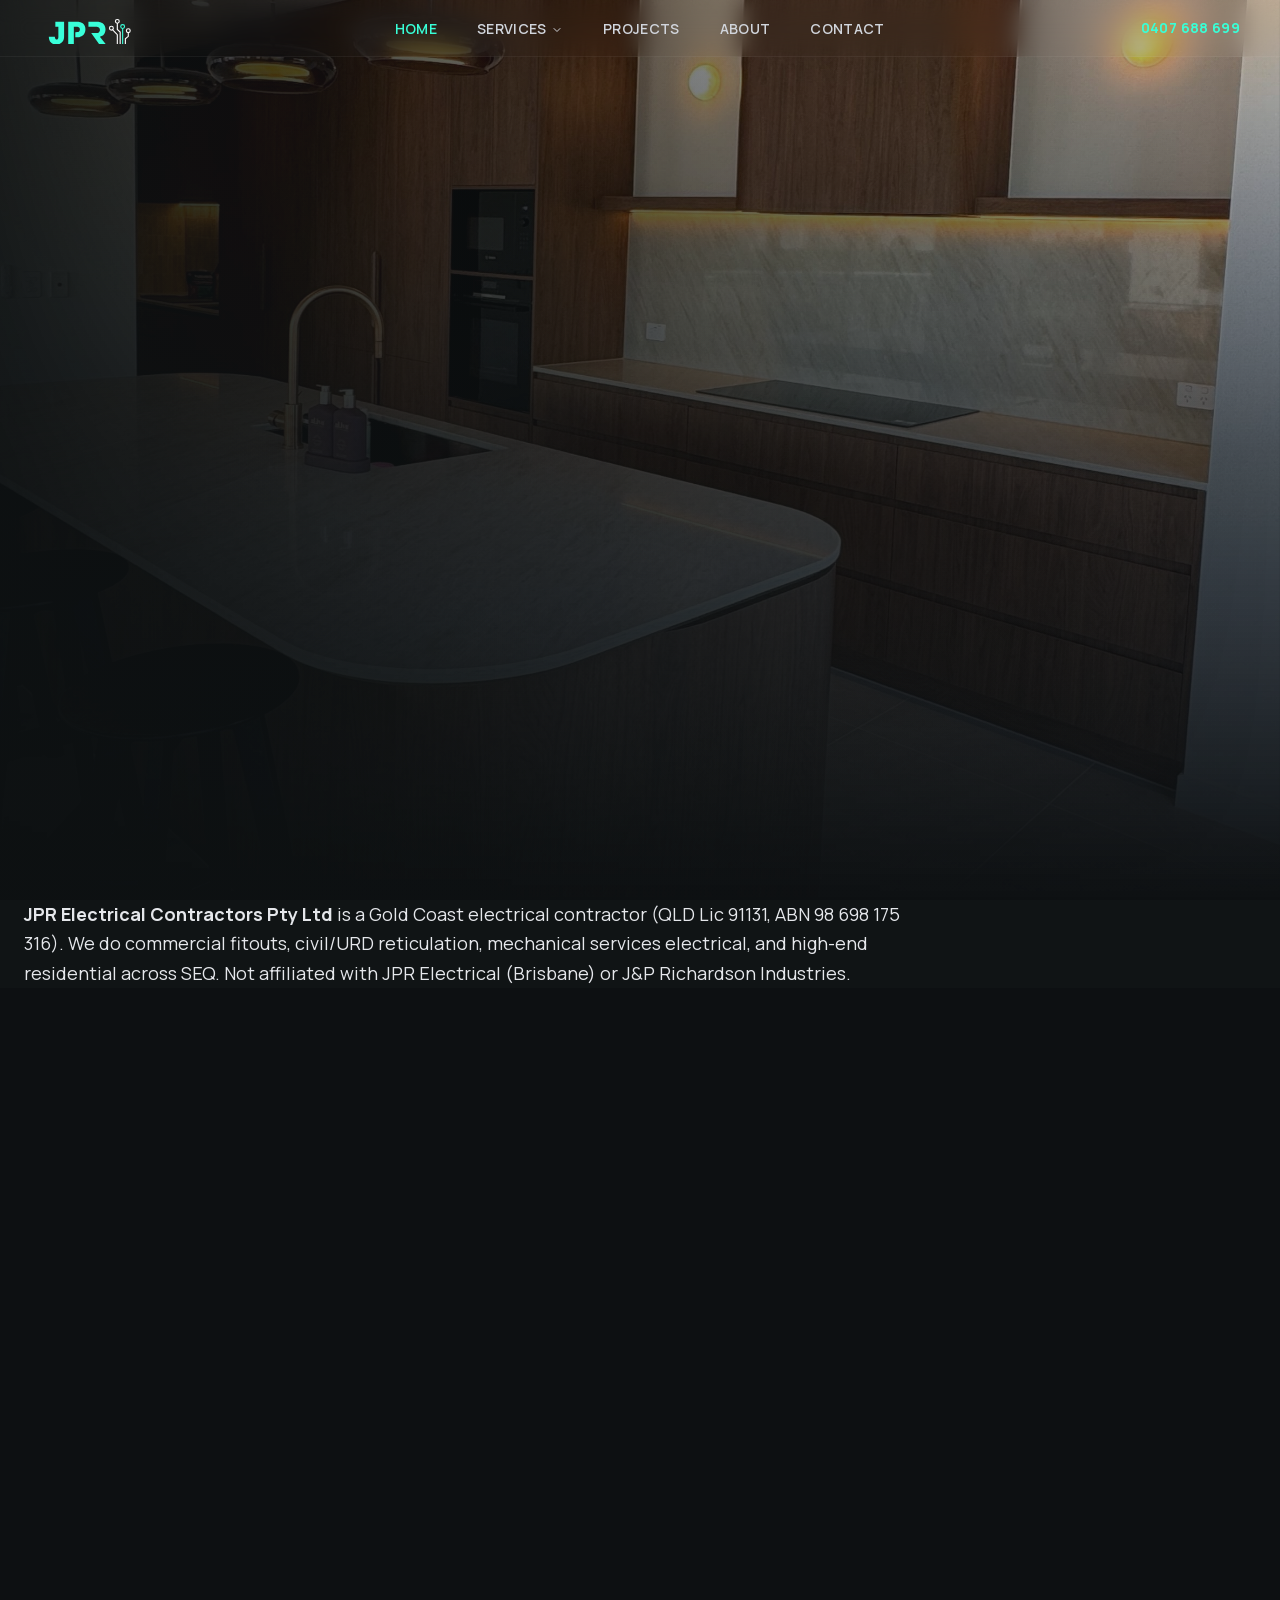
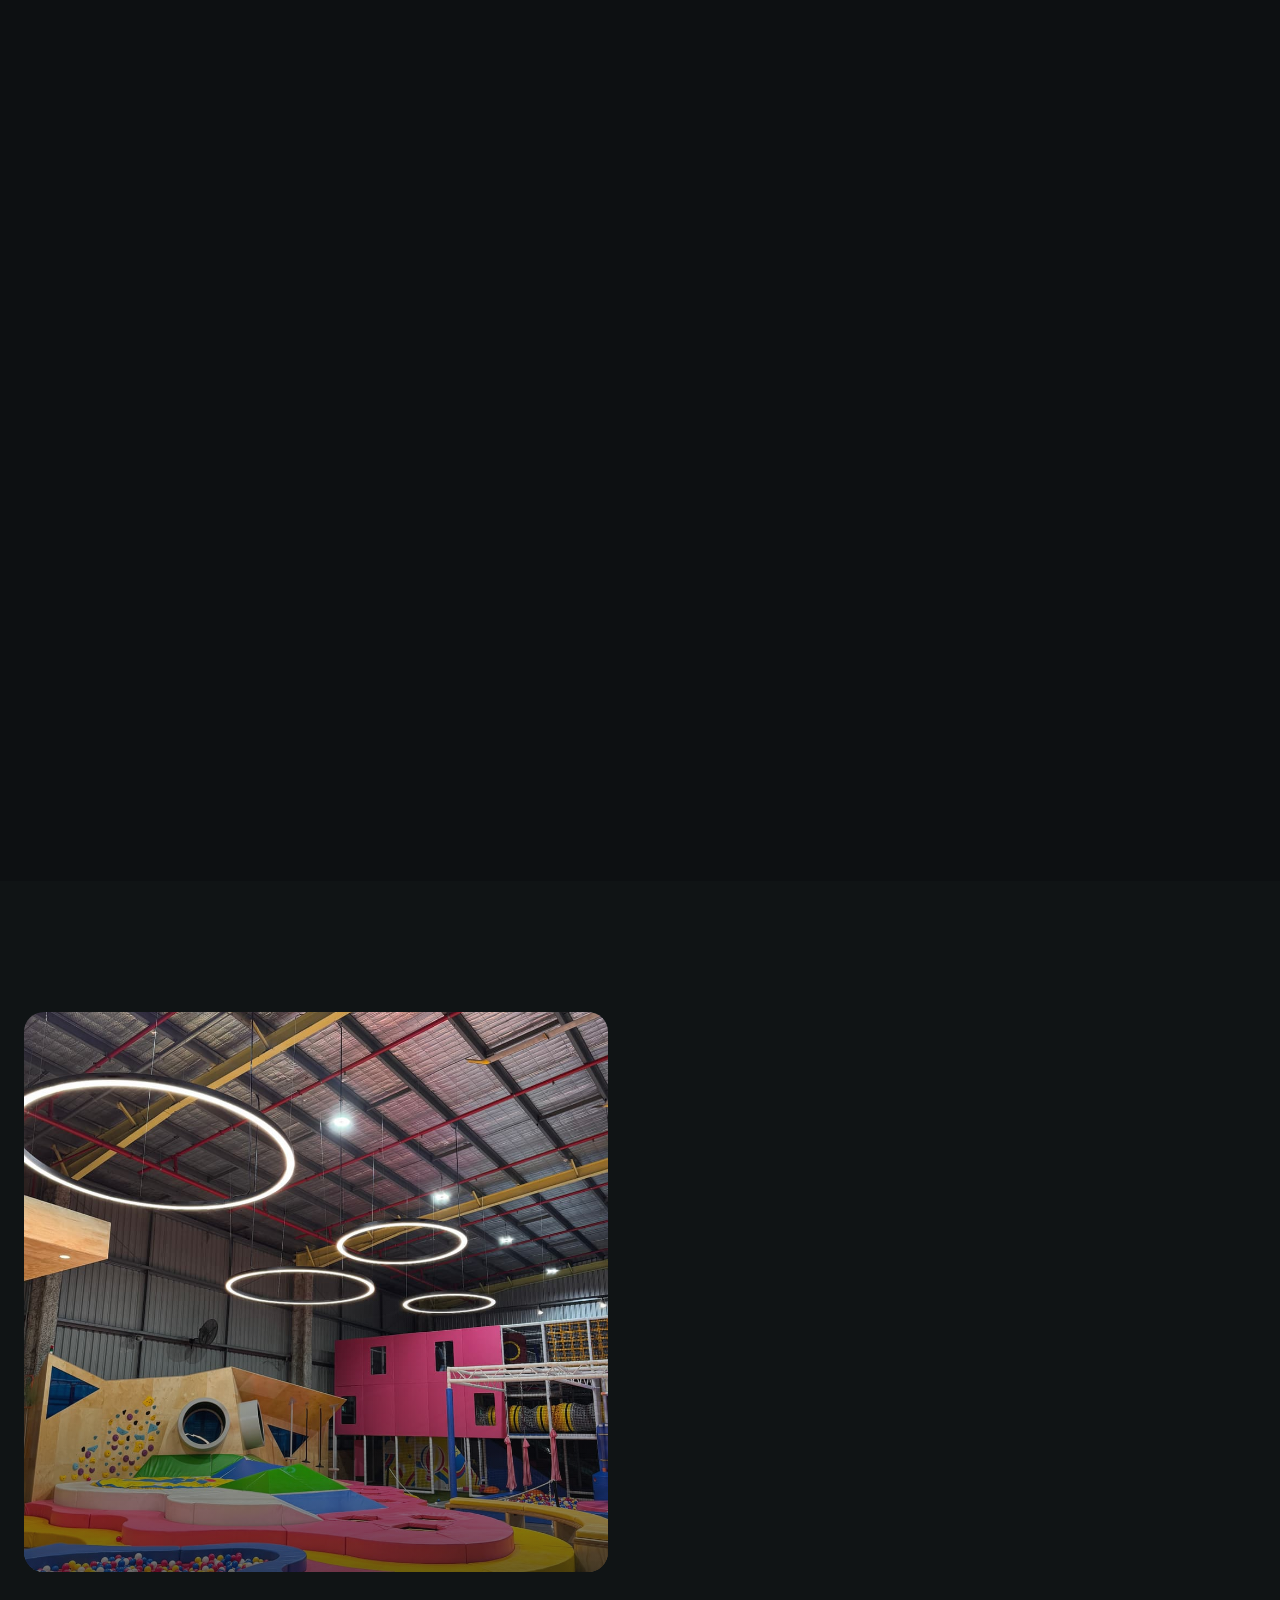
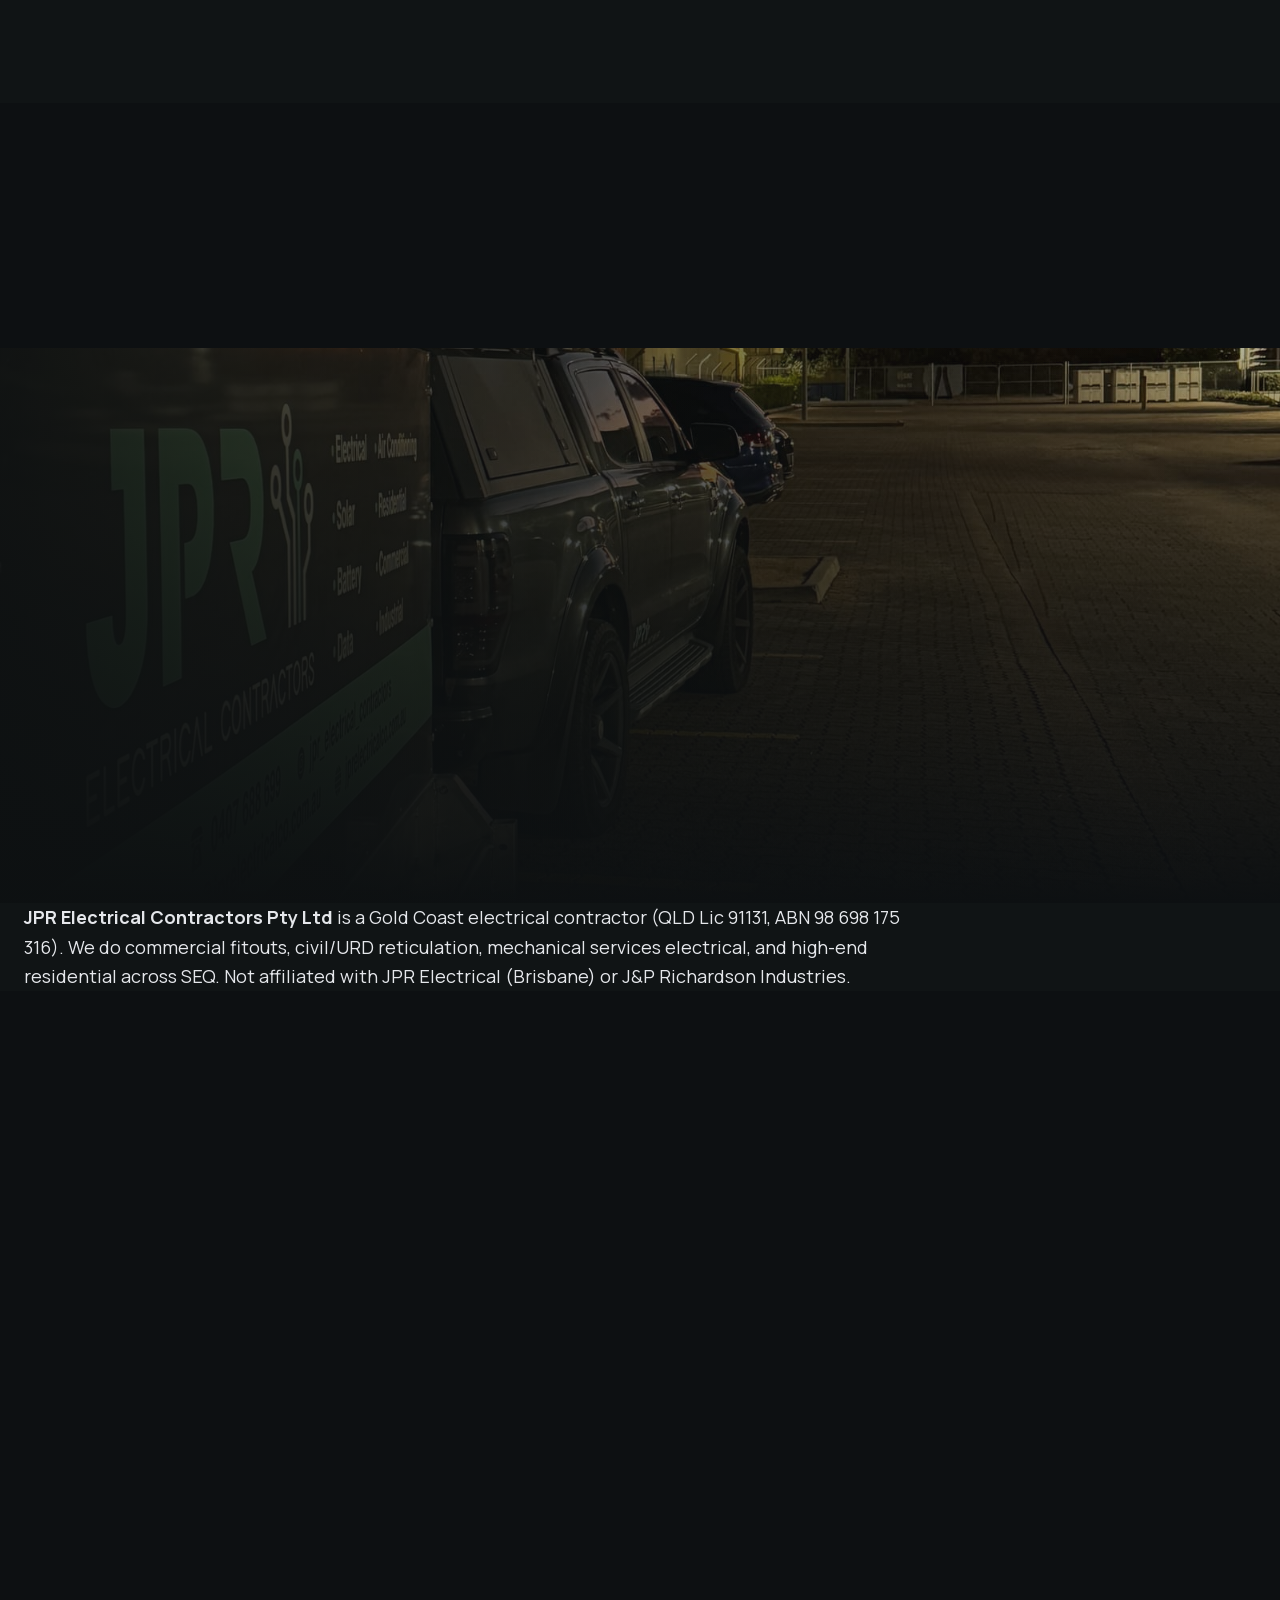
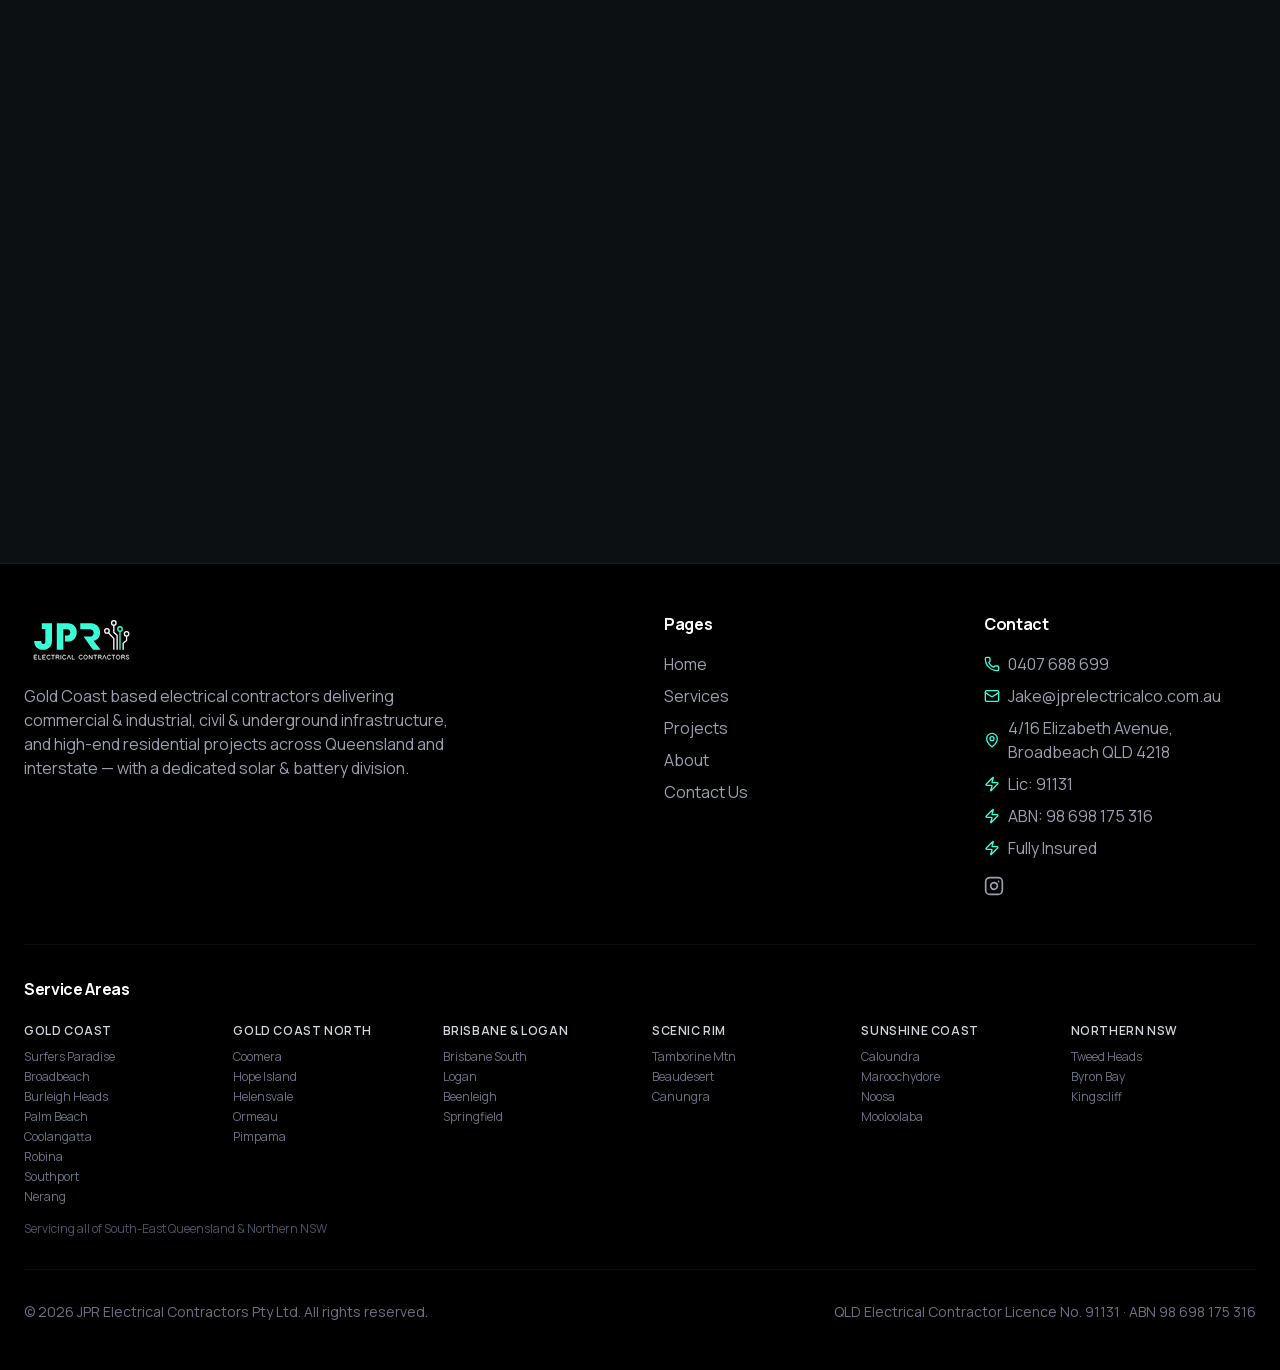
==== commit d3a4592b: "SEO: entity disambiguation, AI crawler files, about and mech-elec pages - Add BLUF paragraph on home" ====
--- a/index.html
+++ b/index.html
@@ -1 +1 @@
-<!DOCTYPE html><html lang="en" class="manrope_9aefac85-module__Jg6FdG__variable ibm_plex_mono_28411002-module__cjC0Ca__variable"><head><meta charSet="utf-8"/><meta name="viewport" content="width=device-width, initial-scale=1"/><link rel="preload" href="/_next/static/media/99e609270109b47d-s.p.40sczeszzbjw1.woff2" as="font" crossorigin="" type="font/woff2"/><link rel="preload" href="/_next/static/media/a343f882a40d2cc9-s.p.1sj6eobyi31rd.woff2" as="font" crossorigin="" type="font/woff2"/><link rel="preload" href="/_next/static/media/effe91970fc4db64-s.p.0oace-s_gkfks.woff2" as="font" crossorigin="" type="font/woff2"/><link rel="preload" as="image" href="/images/jpr-logo.svg"/><link rel="preload" as="image" href="/images/hero-commercial.jpg" fetchPriority="high"/><link rel="stylesheet" href="/_next/static/chunks/3htl6lur6gde-.css" data-precedence="next"/><link rel="stylesheet" href="/_next/static/chunks/00we42fhna6il.css" data-precedence="next"/><link rel="preload" as="script" fetchPriority="low" href="/_next/static/chunks/0m0fzg31ety-o.js"/><script src="/_next/static/chunks/2ltu6slv52lqs.js" async=""></script><script src="/_next/static/chunks/2karxon71vs44.js" async=""></script><script src="/_next/static/chunks/39-39lz33ekq-.js" async=""></script><script src="/_next/static/chunks/turbopack-2h8odx8mivj-o.js" async=""></script><script src="/_next/static/chunks/1jrmgno87otpe.js" async=""></script><script src="/_next/static/chunks/2igjfnxvl0mip.js" async=""></script><script src="/_next/static/chunks/056mrzo64pegv.js" async=""></script><script src="/_next/static/chunks/02-u0i-9hi4c5.js" async=""></script><script src="/_next/static/chunks/3zoxoqhrfo9o5.js" async=""></script><meta name="next-size-adjust" content=""/><title>JPR Electrical | Commercial, Civil &amp; High-End Residential Electricians — Gold Coast &amp; QLD</title><meta name="description" content="JPR Electrical Contractors Pty Ltd — licensed electrical contractors for commercial &amp; industrial fitouts, civil &amp; underground infrastructure, and high-end residential projects across the Gold Coast, QLD &amp; interstate. Dedicated solar &amp; battery division. QLD Lic. 91131, fully insured."/><meta name="robots" content="index, follow"/><meta name="theme-color" content="#0E1214"/><link rel="canonical" href="https://jprelectricalco.com.au/"/><meta property="og:title" content="JPR Electrical | Commercial, Civil &amp; High-End Residential Electricians — Gold Coast &amp; QLD"/><meta property="og:description" content="Licensed electrical contractors for commercial &amp; industrial fitouts, civil &amp; underground infrastructure, and high-end residential projects across QLD &amp; interstate. QLD Lic. 91131, fully insured."/><meta property="og:image" content="https://jprelectricalco.com.au/opengraph.jpg"/><meta property="og:type" content="website"/><meta name="twitter:card" content="summary_large_image"/><meta name="twitter:title" content="JPR Electrical | Commercial, Civil &amp; High-End Residential Electricians — Gold Coast &amp; QLD"/><meta name="twitter:description" content="Licensed electrical contractors for commercial &amp; industrial fitouts, civil &amp; underground infrastructure, and high-end residential projects across QLD &amp; interstate. QLD Lic. 91131, fully insured."/><meta name="twitter:image" content="https://jprelectricalco.com.au/opengraph.jpg"/><link rel="icon" href="/favicon.ico"/><link rel="icon" href="/favicon-32x32.png" sizes="32x32" type="image/png"/><link rel="icon" href="/favicon-16x16.png" sizes="16x16" type="image/png"/><link rel="apple-touch-icon" href="/apple-touch-icon.png"/><script type="application/ld+json">{"@context":"https://schema.org","@type":["Electrician","LocalBusiness"],"name":"JPR Electrical Contractors Pty Ltd","description":"Gold Coast based licensed electrical contractors delivering commercial & industrial fitouts, civil & underground electrical infrastructure, and high-end residential projects across Queensland and interstate, with a dedicated solar & battery division.","url":"https://jprelectricalco.com.au","telephone":"+61407688699","email":"jake@jprelectricalco.com.au","address":{"@type":"PostalAddress","streetAddress":"4/16 Elizabeth Avenue","addressLocality":"Broadbeach","addressRegion":"QLD","postalCode":"4218","addressCountry":"AU"},"geo":{"@type":"GeoCoordinates","latitude":"-28.0167","longitude":"153.4000"},"areaServed":[{"@type":"City","name":"Gold Coast"},{"@type":"City","name":"Brisbane"},{"@type":"City","name":"Logan"},{"@type":"City","name":"Ipswich"},{"@type":"City","name":"Sunshine Coast"},{"@type":"City","name":"Scenic Rim"},{"@type":"City","name":"Tweed Heads"},{"@type":"City","name":"Byron Bay"}],"openingHoursSpecification":[{"@type":"OpeningHoursSpecification","dayOfWeek":["Monday","Tuesday","Wednesday","Thursday","Friday"],"opens":"07:30","closes":"17:00"},{"@type":"OpeningHoursSpecification","dayOfWeek":["Saturday"],"opens":"07:30","closes":"12:00"}],"hasOfferCatalog":{"@type":"OfferCatalog","name":"Electrical Services","itemListElement":[{"@type":"Offer","itemOffered":{"@type":"Service","name":"Commercial & Industrial Electrical"}},{"@type":"Offer","itemOffered":{"@type":"Service","name":"Civil & Underground Electrical Infrastructure"}},{"@type":"Offer","itemOffered":{"@type":"Service","name":"High-End Residential Electrical"}},{"@type":"Offer","itemOffered":{"@type":"Service","name":"Solar & Battery Storage"}}]},"priceRange":"$$","image":"https://jprelectricalco.com.au/opengraph.jpg","sameAs":[],"identifier":"91131"}</script><script src="/_next/static/chunks/0cz1d0mv5g_q7.js" noModule=""></script></head><body class="font-sans antialiased bg-background text-foreground"><div hidden=""><!--$--><!--/$--></div><nav class="fixed top-0 left-0 right-0 z-50 transition-all duration-300 border-b border-white/5 backdrop-blur-md bg-transparent py-3"><div class="container mx-auto px-6 lg:px-10 flex items-center justify-between"><a class="block shrink-0 mr-8" href="/"><div class="h-8 overflow-hidden"><img src="/images/jpr-logo.svg" alt="JPR Electrical Contractors Pty Ltd" class="h-[150%] w-auto" style="object-fit:cover;object-position:left top"/></div></a><div class="hidden md:flex items-center justify-center flex-1"><nav aria-label="Main" data-orientation="horizontal" dir="ltr" class="relative z-10 flex max-w-max flex-1 items-center justify-center"><div style="position:relative"><ul data-orientation="horizontal" class="group flex flex-1 list-none items-center justify-center gap-10 space-x-0" dir="ltr"><li><a class="text-sm font-semibold tracking-wide uppercase whitespace-nowrap transition-colors text-primary" data-testid="link-nav-home" data-radix-collection-item="" href="/">Home</a></li><li><button id="radix-_R_idb_-trigger-radix-_R_16idb_" data-state="closed" aria-expanded="false" aria-controls="radix-_R_idb_-content-radix-_R_16idb_" class="group inline-flex w-max items-center justify-center focus:text-accent-foreground focus:outline-none disabled:pointer-events-none disabled:opacity-50 group text-sm font-semibold tracking-wide uppercase whitespace-nowrap transition-colors h-auto p-0 bg-transparent hover:bg-transparent focus:bg-transparent data-[state=open]:bg-transparent data-[state=open]:hover:bg-transparent data-[state=open]:focus:bg-transparent rounded-none text-gray-300 hover:text-primary data-[state=open]:text-primary" data-testid="button-nav-services" data-radix-collection-item="">Services<!-- --> <svg xmlns="http://www.w3.org/2000/svg" width="24" height="24" viewBox="0 0 24 24" fill="none" stroke="currentColor" stroke-width="2" stroke-linecap="round" stroke-linejoin="round" class="lucide lucide-chevron-down relative top-[1px] ml-1 h-3 w-3 transition duration-300 group-data-[state=open]:rotate-180" aria-hidden="true"><path d="m6 9 6 6 6-6"></path></svg></button></li><li><a class="text-sm font-semibold tracking-wide uppercase whitespace-nowrap transition-colors text-gray-300 hover:text-primary" data-testid="link-nav-projects" data-radix-collection-item="" href="/projects/">Projects</a></li><li><a class="text-sm font-semibold tracking-wide uppercase whitespace-nowrap transition-colors text-gray-300 hover:text-primary" data-testid="link-nav-contact" data-radix-collection-item="" href="/contact/">Contact</a></li></ul></div><div class="absolute left-0 top-full flex justify-center"></div></nav></div><div class="hidden md:flex items-center shrink-0 ml-8"><a href="tel:0407688699" class="text-primary font-bold text-sm tracking-wide hover:text-primary/80 transition-colors" data-testid="link-nav-phone">0407 688 699</a></div><button class="md:hidden text-white" data-testid="button-mobile-menu"><svg xmlns="http://www.w3.org/2000/svg" width="24" height="24" viewBox="0 0 24 24" fill="none" stroke="currentColor" stroke-width="2" stroke-linecap="round" stroke-linejoin="round" class="lucide lucide-menu" aria-hidden="true"><path d="M4 5h16"></path><path d="M4 12h16"></path><path d="M4 19h16"></path></svg></button></div></nav><div class="min-h-screen bg-background text-foreground overflow-x-hidden font-sans"><section class="relative min-h-screen flex flex-col justify-end overflow-hidden"><div class="absolute inset-0 z-0"><img src="/images/hero-commercial.jpg" alt="High-end residential kitchen with architectural pendant and LED strip lighting by JPR Electrical Contractors" class="w-full h-full object-cover hero-kenburns" loading="eager" fetchPriority="high" width="2400" height="1667"/><div class="absolute inset-0 bg-gradient-to-t from-background via-background/70 to-background/20"></div><div class="absolute inset-0 bg-gradient-to-r from-background/90 via-background/40 to-transparent"></div></div><div class="container relative z-10 px-6 pt-40 pb-16"><div class="max-w-3xl space-y-7"><div style="opacity:0;transform:translateY(24px)"><span class="label-mono inline-flex items-center gap-2 text-primary" data-testid="text-hero-badge">Gold Coast, QLD — Commercial · Civil · Residential</span></div><h1 class="text-4xl sm:text-5xl md:text-6xl lg:text-7xl font-display font-extrabold leading-[1.05] tracking-tight text-white" data-testid="text-hero-heading" style="opacity:0;transform:translateY(24px)">Commercial, civil and high-end residential<!-- --> <span class="text-primary">electrical.</span></h1><p class="text-lg md:text-xl text-gray-300 max-w-2xl leading-relaxed" style="opacity:0;transform:translateY(24px)">JPR Electrical Contractors Pty Ltd delivers fitouts, subdivision reticulation and architectural homes across South-East Queensland and interstate — from 400A three-phase base-builds to final fit-off, wired to AS/NZS 3000 and handed over with full certification.</p><div class="flex flex-col sm:flex-row gap-4 pt-2" style="opacity:0;transform:translateY(24px)"><a data-testid="link-hero-plans" class="inline-flex items-center justify-center gap-2 whitespace-nowrap transition-colors focus-visible:outline-none focus-visible:ring-1 focus-visible:ring-ring disabled:pointer-events-none disabled:opacity-50 [&amp;_svg]:pointer-events-none [&amp;_svg]:size-4 [&amp;_svg]:shrink-0 hover-elevate active-elevate-2 border border-primary-border min-h-10 rounded-md bg-primary text-primary-foreground hover:bg-primary/90 font-bold text-base md:text-lg px-8 rounded-pill" href="/contact/">Send us your plans<svg xmlns="http://www.w3.org/2000/svg" width="24" height="24" viewBox="0 0 24 24" fill="none" stroke="currentColor" stroke-width="2" stroke-linecap="round" stroke-linejoin="round" class="lucide lucide-arrow-right w-5 h-5 ml-2" aria-hidden="true"><path d="M5 12h14"></path><path d="m12 5 7 7-7 7"></path></svg></a><a href="tel:0407688699" data-testid="button-hero-call" class="inline-flex items-center justify-center gap-2 whitespace-nowrap font-medium transition-colors focus-visible:outline-none focus-visible:ring-1 focus-visible:ring-ring disabled:pointer-events-none disabled:opacity-50 [&amp;_svg]:pointer-events-none [&amp;_svg]:size-4 [&amp;_svg]:shrink-0 hover-elevate active-elevate-2 border [border-color:var(--button-outline)] shadow-xs active:shadow-none min-h-10 rounded-md hairline bg-transparent text-white hover:bg-white/10 rounded-pill text-base md:text-lg px-8"><svg xmlns="http://www.w3.org/2000/svg" width="24" height="24" viewBox="0 0 24 24" fill="none" stroke="currentColor" stroke-width="2" stroke-linecap="round" stroke-linejoin="round" class="lucide lucide-phone w-5 h-5 mr-2" aria-hidden="true"><path d="M13.832 16.568a1 1 0 0 0 1.213-.303l.355-.465A2 2 0 0 1 17 15h3a2 2 0 0 1 2 2v3a2 2 0 0 1-2 2A18 18 0 0 1 2 4a2 2 0 0 1 2-2h3a2 2 0 0 1 2 2v3a2 2 0 0 1-.8 1.6l-.468.351a1 1 0 0 0-.292 1.233 14 14 0 0 0 6.392 6.384"></path></svg>Call 0407 688 699</a></div></div><div class="hairline-t mt-14 pt-6 grid grid-cols-1 sm:grid-cols-3 gap-4 sm:gap-8" data-testid="strip-credentials" style="opacity:0;transform:translateY(24px)"><div><div class="label-mono text-primary mb-1.5">Licensed</div><div class="text-sm text-gray-300">QLD Electrical Contractor Licence No. 91131</div></div><div><div class="label-mono text-primary mb-1.5">Insured</div><div class="text-sm text-gray-300">Fully insured, WorkCover QLD covered</div></div><div><div class="label-mono text-primary mb-1.5">Qualified</div><div class="text-sm text-gray-300">A-grade electricians on every job</div></div></div></div></section><section class="py-24 md:py-32"><div class="container px-6"><div class="mb-14 max-w-2xl" style="opacity:0;transform:translateY(24px)"><div class="label-mono text-primary mb-4">What we do</div><h2 class="text-3xl md:text-5xl font-display font-bold text-white mb-4">Four divisions. One contractor.</h2><p class="text-muted-foreground text-lg">Commercial and civil work is the core of the business. High-end residential and solar run as dedicated divisions — same crews, same standards.</p></div><div class="grid sm:grid-cols-2 gap-5"><div style="opacity:0;transform:translateY(24px)"><a class="group relative block h-[420px] md:h-[480px] rounded-[20px] overflow-hidden hairline" data-testid="link-service-commercial-industrial" href="/services/#commercial-industrial"><img src="/images/services-civil.jpg" alt="Main switchboards and distribution cabinets installed by JPR" loading="lazy" class="absolute inset-0 w-full h-full object-cover transition-transform duration-700 ease-out group-hover:scale-[1.04]"/><div class="absolute inset-0 bg-gradient-to-t from-background via-background/45 to-background/5"></div><div class="absolute inset-x-0 bottom-0 p-7 md:p-8"><div class="label-mono text-primary mb-3">01</div><h3 class="text-2xl md:text-3xl font-display font-bold text-white mb-2">Commercial &amp; Industrial</h3><p class="text-gray-300 text-sm md:text-base leading-relaxed max-w-md mb-4">Retail, hospitality and office fitouts, base-build works, switchboard upgrades and planned maintenance for businesses of every size.</p><span class="inline-flex items-center gap-1.5 text-sm font-semibold text-white group-hover:text-primary transition-colors">See full scope<svg xmlns="http://www.w3.org/2000/svg" width="24" height="24" viewBox="0 0 24 24" fill="none" stroke="currentColor" stroke-width="2" stroke-linecap="round" stroke-linejoin="round" class="lucide lucide-arrow-up-right w-4 h-4 transition-transform group-hover:translate-x-0.5 group-hover:-translate-y-0.5" aria-hidden="true"><path d="M7 7h10v10"></path><path d="M7 17 17 7"></path></svg></span></div></a></div><div style="opacity:0;transform:translateY(24px)"><a class="group relative block h-[420px] md:h-[480px] rounded-[20px] overflow-hidden hairline" data-testid="link-service-civil-infrastructure" href="/services/#civil-infrastructure"><img src="/images/civil-underground-real.jpg" alt="Orange electrical conduit banks trenched into a JPR civil subdivision site" loading="lazy" class="absolute inset-0 w-full h-full object-cover transition-transform duration-700 ease-out group-hover:scale-[1.04]"/><div class="absolute inset-0 bg-gradient-to-t from-background via-background/45 to-background/5"></div><div class="absolute inset-x-0 bottom-0 p-7 md:p-8"><div class="label-mono text-primary mb-3">02</div><h3 class="text-2xl md:text-3xl font-display font-bold text-white mb-2">Civil, Underground &amp; Infrastructure</h3><p class="text-gray-300 text-sm md:text-base leading-relaxed max-w-md mb-4">Subdivision reticulation, street and public lighting, service relocations and pit &amp; pipe — underground electrical delivered to authority standards.</p><span class="inline-flex items-center gap-1.5 text-sm font-semibold text-white group-hover:text-primary transition-colors">See full scope<svg xmlns="http://www.w3.org/2000/svg" width="24" height="24" viewBox="0 0 24 24" fill="none" stroke="currentColor" stroke-width="2" stroke-linecap="round" stroke-linejoin="round" class="lucide lucide-arrow-up-right w-4 h-4 transition-transform group-hover:translate-x-0.5 group-hover:-translate-y-0.5" aria-hidden="true"><path d="M7 7h10v10"></path><path d="M7 17 17 7"></path></svg></span></div></a></div><div style="opacity:0;transform:translateY(24px)"><a class="group relative block h-[420px] md:h-[480px] rounded-[20px] overflow-hidden hairline" data-testid="link-service-high-end-residential" href="/services/#high-end-residential"><img src="/images/services-residential.jpg" alt="High-end residential kitchen with architectural pendant and LED strip lighting by JPR" loading="lazy" class="absolute inset-0 w-full h-full object-cover transition-transform duration-700 ease-out group-hover:scale-[1.04]"/><div class="absolute inset-0 bg-gradient-to-t from-background via-background/45 to-background/5"></div><div class="absolute inset-x-0 bottom-0 p-7 md:p-8"><div class="label-mono text-primary mb-3">03</div><h3 class="text-2xl md:text-3xl font-display font-bold text-white mb-2">High-End Residential</h3><p class="text-gray-300 text-sm md:text-base leading-relaxed max-w-md mb-4">Custom homes and luxury renovations — architectural and feature lighting, home automation and EV charging, finished to the millimetre.</p><span class="inline-flex items-center gap-1.5 text-sm font-semibold text-white group-hover:text-primary transition-colors">See full scope<svg xmlns="http://www.w3.org/2000/svg" width="24" height="24" viewBox="0 0 24 24" fill="none" stroke="currentColor" stroke-width="2" stroke-linecap="round" stroke-linejoin="round" class="lucide lucide-arrow-up-right w-4 h-4 transition-transform group-hover:translate-x-0.5 group-hover:-translate-y-0.5" aria-hidden="true"><path d="M7 7h10v10"></path><path d="M7 17 17 7"></path></svg></span></div></a></div><div style="opacity:0;transform:translateY(24px)"><a class="group relative block h-[420px] md:h-[480px] rounded-[20px] overflow-hidden hairline" data-testid="link-service-solar-battery" href="/services/#solar-battery"><img src="/images/services-solar.jpg" alt="Aerial view of a rooftop solar array installed by JPR" loading="lazy" class="absolute inset-0 w-full h-full object-cover transition-transform duration-700 ease-out group-hover:scale-[1.04]"/><div class="absolute inset-0 bg-gradient-to-t from-background via-background/45 to-background/5"></div><div class="absolute inset-x-0 bottom-0 p-7 md:p-8"><div class="label-mono text-primary mb-3">04</div><h3 class="text-2xl md:text-3xl font-display font-bold text-white mb-2">Solar &amp; Battery</h3><p class="text-gray-300 text-sm md:text-base leading-relaxed max-w-md mb-4">Our dedicated energy division — Tier-1 solar systems and certified Tesla Powerwall and Sungrow battery storage, designed and installed in-house.</p><span class="inline-flex items-center gap-1.5 text-sm font-semibold text-white group-hover:text-primary transition-colors">See full scope<svg xmlns="http://www.w3.org/2000/svg" width="24" height="24" viewBox="0 0 24 24" fill="none" stroke="currentColor" stroke-width="2" stroke-linecap="round" stroke-linejoin="round" class="lucide lucide-arrow-up-right w-4 h-4 transition-transform group-hover:translate-x-0.5 group-hover:-translate-y-0.5" aria-hidden="true"><path d="M7 7h10v10"></path><path d="M7 17 17 7"></path></svg></span></div></a></div></div></div></section><section class="py-24 md:py-32 bg-card/40 hairline-t hairline-b"><div class="container px-6"><div class="grid lg:grid-cols-2 gap-12 lg:gap-16 items-center"><div class="relative rounded-[20px] overflow-hidden hairline h-[420px] md:h-[560px]"><img src="/images/services-commercial.jpg" alt="Indoor play centre electrical fitout with feature ring pendant lighting by JPR" loading="lazy" class="absolute inset-0 w-full h-full object-cover" style="transform:scale(1.12)"/><div class="absolute inset-0 bg-gradient-to-t from-background/60 via-transparent to-transparent"></div></div><div style="opacity:0;transform:translateY(24px)"><div class="label-mono text-primary mb-4">Featured project</div><h2 class="text-3xl md:text-5xl font-display font-bold text-white mb-3">Indoor play centre fitout</h2><div class="text-muted-foreground mb-6">Gold Coast, QLD</div><p class="text-gray-300 leading-relaxed mb-8">Full electrical fitout of an indoor play centre — feature ring pendant lighting, general power and lighting, data, and exit &amp; emergency — delivered while shopfitters worked around us, staged so the program never slipped.</p><dl class="hairline-t" data-testid="table-featured-specs"><div class="hairline-b grid grid-cols-[110px_1fr] gap-4 py-4"><dt class="label-mono text-muted-foreground pt-0.5">Scope</dt><dd class="text-sm md:text-base text-gray-200">Full fitout — power, feature lighting, data, exit &amp; emergency</dd></div><div class="hairline-b grid grid-cols-[110px_1fr] gap-4 py-4"><dt class="label-mono text-muted-foreground pt-0.5">Supply</dt><dd class="text-sm md:text-base text-gray-200">200A three-phase, new distribution board and submains</dd></div><div class="hairline-b grid grid-cols-[110px_1fr] gap-4 py-4"><dt class="label-mono text-muted-foreground pt-0.5">Duration</dt><dd class="text-sm md:text-base text-gray-200">9-week program, staged around shopfit trades</dd></div><div class="hairline-b grid grid-cols-[110px_1fr] gap-4 py-4"><dt class="label-mono text-muted-foreground pt-0.5">Handover</dt><dd class="text-sm md:text-base text-gray-200">Certificate of compliance, as-installed drawings, board schedules</dd></div></dl><div class="mt-8"><a data-testid="link-featured-projects" class="inline-flex items-center justify-center gap-2 whitespace-nowrap rounded-md text-sm font-medium transition-colors focus-visible:outline-none focus-visible:ring-1 focus-visible:ring-ring disabled:pointer-events-none disabled:opacity-50 [&amp;_svg]:pointer-events-none [&amp;_svg]:size-4 [&amp;_svg]:shrink-0 hover-elevate active-elevate-2 border [border-color:var(--button-outline)] shadow-xs active:shadow-none min-h-9 py-2 hairline bg-transparent text-white hover:bg-white/10 rounded-pill px-6" href="/projects/">More projects <svg xmlns="http://www.w3.org/2000/svg" width="24" height="24" viewBox="0 0 24 24" fill="none" stroke="currentColor" stroke-width="2" stroke-linecap="round" stroke-linejoin="round" class="lucide lucide-arrow-right w-4 h-4 ml-2" aria-hidden="true"><path d="M5 12h14"></path><path d="m12 5 7 7-7 7"></path></svg></a></div></div></div></div></section><section class="py-16 md:py-20"><div class="container px-6"><div class="grid grid-cols-1 sm:grid-cols-3 gap-10 sm:gap-8"><div class="text-center sm:text-left" style="opacity:0;transform:translateY(24px)"><div class="text-5xl md:text-6xl font-display font-extrabold text-white mb-2" data-testid="stat-projects-delivered"><span class="tabular-nums">0<!-- -->+</span></div><div class="label-mono text-muted-foreground">Projects delivered</div></div><div class="text-center sm:text-left" style="opacity:0;transform:translateY(24px)"><div class="text-5xl md:text-6xl font-display font-extrabold text-white mb-2" data-testid="stat-builders-developers-we-work-with"><span class="tabular-nums">0<!-- -->+</span></div><div class="label-mono text-muted-foreground">Builders &amp; developers we work with</div></div><div class="text-center sm:text-left" style="opacity:0;transform:translateY(24px)"><div class="text-5xl md:text-6xl font-display font-extrabold text-white mb-2" data-testid="stat-lost-time-injuries"><span class="tabular-nums">0</span></div><div class="label-mono text-muted-foreground">Lost-time injuries</div></div></div></div></section><section class="relative overflow-hidden hairline-t hairline-b"><div class="absolute inset-0 z-0"><img src="/images/brand-ute-sunset.jpg" alt="JPR Electrical work ute and trailer on site at sunset" class="w-full h-full object-cover object-[center_60%]" loading="lazy" width="1600" height="2133"/><div class="absolute inset-0 bg-gradient-to-t from-background via-background/70 to-background/30"></div><div class="absolute inset-0 bg-gradient-to-r from-background/90 via-background/40 to-transparent"></div></div><div class="container relative z-10 px-6 py-32 md:py-44"><div class="max-w-xl" style="opacity:0;transform:translateY(24px)"><div class="label-mono text-primary mb-4">On site</div><h2 class="text-3xl md:text-5xl font-display font-bold text-white mb-4">On site when we say we will be.</h2><p class="text-lg text-gray-300 leading-relaxed">Fully equipped and fully licensed — from Gold Coast job sites to interstate programs, the same people who price the job deliver it.</p></div></div></section><section class="py-24 md:py-32"><div class="container px-6"><div class="mb-14 max-w-2xl" style="opacity:0;transform:translateY(24px)"><div class="label-mono text-primary mb-4">How we run a job</div><h2 class="text-3xl md:text-5xl font-display font-bold text-white">Drawings in. Certified job out.</h2></div><div class="grid sm:grid-cols-2 lg:grid-cols-4 gap-5"><div class="bg-card rounded-[20px] hairline p-7 flex flex-col" data-testid="card-process-01" style="opacity:0;transform:translateY(24px)"><div class="label-mono text-primary mb-6">01</div><h3 class="text-xl font-display font-bold text-white mb-3">Send drawings</h3><p class="text-muted-foreground text-sm leading-relaxed">Email your plans to Jake@jprelectricalco.com.au. We take quantities off the drawings and price the full electrical scope — no vague allowances.</p></div><div class="bg-card rounded-[20px] hairline p-7 flex flex-col" data-testid="card-process-02" style="opacity:0;transform:translateY(24px)"><div class="label-mono text-primary mb-6">02</div><h3 class="text-xl font-display font-bold text-white mb-3">Lock program</h3><p class="text-muted-foreground text-sm leading-relaxed">Fixed price, clear inclusions and exclusions, and a program that fits your build — agreed before anyone steps on site.</p></div><div class="bg-card rounded-[20px] hairline p-7 flex flex-col" data-testid="card-process-03" style="opacity:0;transform:translateY(24px)"><div class="label-mono text-primary mb-6">03</div><h3 class="text-xl font-display font-bold text-white mb-3">Deliver to spec</h3><p class="text-muted-foreground text-sm leading-relaxed">A-grade electricians on site, work to AS/NZS 3000, progress tracked against the program — no surprises at claim time.</p></div><div class="bg-card rounded-[20px] hairline p-7 flex flex-col" data-testid="card-process-04" style="opacity:0;transform:translateY(24px)"><div class="label-mono text-primary mb-6">04</div><h3 class="text-xl font-display font-bold text-white mb-3">Certified handover</h3><p class="text-muted-foreground text-sm leading-relaxed">Testing, certificates of compliance, as-installed drawings and switchboard schedules handed over on completion.</p></div></div></div></section><section class="pb-24 md:pb-32"><div class="container px-6"><div class="relative rounded-[20px] overflow-hidden hairline" data-testid="card-cta" style="opacity:0;transform:translateY(24px)"><div class="absolute inset-0 bg-gradient-to-br from-card via-background to-card"></div><div class="absolute inset-0 bg-[radial-gradient(ellipse_at_top,rgba(57,255,217,0.08),transparent_60%)]"></div><div class="relative z-10 px-8 py-16 md:px-16 md:py-20 text-center"><h2 class="text-3xl md:text-5xl font-display font-bold text-white mb-4">Got a project coming up?</h2><p class="text-gray-300 max-w-xl mx-auto mb-8 text-lg">Send us the drawings — we&#x27;ll take off the scope and come back with a fixed price and a program.</p><div class="flex flex-col sm:flex-row gap-4 justify-center"><a href="mailto:Jake@jprelectricalco.com.au" data-testid="link-cta-email" class="inline-flex items-center justify-center gap-2 whitespace-nowrap transition-colors focus-visible:outline-none focus-visible:ring-1 focus-visible:ring-ring disabled:pointer-events-none disabled:opacity-50 [&amp;_svg]:pointer-events-none [&amp;_svg]:size-4 [&amp;_svg]:shrink-0 hover-elevate active-elevate-2 border border-primary-border min-h-10 rounded-md bg-primary text-primary-foreground hover:bg-primary/90 font-bold text-base md:text-lg px-8 rounded-pill"><svg xmlns="http://www.w3.org/2000/svg" width="24" height="24" viewBox="0 0 24 24" fill="none" stroke="currentColor" stroke-width="2" stroke-linecap="round" stroke-linejoin="round" class="lucide lucide-mail w-5 h-5 mr-2" aria-hidden="true"><path d="m22 7-8.991 5.727a2 2 0 0 1-2.009 0L2 7"></path><rect x="2" y="4" width="20" height="16" rx="2"></rect></svg>Email your drawings</a><a href="tel:0407688699" data-testid="button-cta-call" class="inline-flex items-center justify-center gap-2 whitespace-nowrap font-medium transition-colors focus-visible:outline-none focus-visible:ring-1 focus-visible:ring-ring disabled:pointer-events-none disabled:opacity-50 [&amp;_svg]:pointer-events-none [&amp;_svg]:size-4 [&amp;_svg]:shrink-0 hover-elevate active-elevate-2 border [border-color:var(--button-outline)] shadow-xs active:shadow-none min-h-10 rounded-md hairline bg-transparent text-white hover:bg-white/10 rounded-pill text-base md:text-lg px-8"><svg xmlns="http://www.w3.org/2000/svg" width="24" height="24" viewBox="0 0 24 24" fill="none" stroke="currentColor" stroke-width="2" stroke-linecap="round" stroke-linejoin="round" class="lucide lucide-phone w-5 h-5 mr-2" aria-hidden="true"><path d="M13.832 16.568a1 1 0 0 0 1.213-.303l.355-.465A2 2 0 0 1 17 15h3a2 2 0 0 1 2 2v3a2 2 0 0 1-2 2A18 18 0 0 1 2 4a2 2 0 0 1 2-2h3a2 2 0 0 1 2 2v3a2 2 0 0 1-.8 1.6l-.468.351a1 1 0 0 0-.292 1.233 14 14 0 0 0 6.392 6.384"></path></svg>Call 0407 688 699</a></div><p class="label-mono text-muted-foreground mt-8">Jake@jprelectricalco.com.au · 0407 688 699</p></div></div></div></section></div><!--$--><!--/$--><footer class="bg-black py-12 border-t border-white/10"><div class="container mx-auto px-6"><div class="grid md:grid-cols-4 gap-12 mb-12"><div class="col-span-1 md:col-span-2"><a class="block mb-4" href="/"><div class="h-14 "><img src="/images/jpr-logo.svg" alt="JPR Electrical Contractors Pty Ltd" class="h-full w-auto"/></div></a><p class="text-gray-400 max-w-md">Gold Coast based electrical contractors delivering commercial &amp; industrial, civil &amp; underground infrastructure, and high-end residential projects across Queensland and interstate — with a dedicated solar &amp; battery division.</p></div><div><h3 class="text-white font-bold mb-4">Pages</h3><ul class="space-y-2 text-gray-400"><li><a class="hover:text-primary transition-colors" data-testid="link-footer-home" href="/">Home</a></li><li><a class="hover:text-primary transition-colors" data-testid="link-footer-services" href="/services/">Services</a></li><li><a class="hover:text-primary transition-colors" data-testid="link-footer-projects" href="/projects/">Projects</a></li><li><a class="hover:text-primary transition-colors" data-testid="link-footer-contact" href="/contact/">Contact Us</a></li></ul></div><div><h3 class="text-white font-bold mb-4">Contact</h3><ul class="space-y-2 text-gray-400"><li class="flex items-center gap-2"><svg xmlns="http://www.w3.org/2000/svg" width="24" height="24" viewBox="0 0 24 24" fill="none" stroke="currentColor" stroke-width="2" stroke-linecap="round" stroke-linejoin="round" class="lucide lucide-phone w-4 h-4 text-primary shrink-0" aria-hidden="true"><path d="M13.832 16.568a1 1 0 0 0 1.213-.303l.355-.465A2 2 0 0 1 17 15h3a2 2 0 0 1 2 2v3a2 2 0 0 1-2 2A18 18 0 0 1 2 4a2 2 0 0 1 2-2h3a2 2 0 0 1 2 2v3a2 2 0 0 1-.8 1.6l-.468.351a1 1 0 0 0-.292 1.233 14 14 0 0 0 6.392 6.384"></path></svg><a href="tel:0407688699" class="hover:text-primary transition-colors" data-testid="link-footer-phone">0407 688 699</a></li><li class="flex items-center gap-2"><svg xmlns="http://www.w3.org/2000/svg" width="24" height="24" viewBox="0 0 24 24" fill="none" stroke="currentColor" stroke-width="2" stroke-linecap="round" stroke-linejoin="round" class="lucide lucide-mail w-4 h-4 text-primary shrink-0" aria-hidden="true"><path d="m22 7-8.991 5.727a2 2 0 0 1-2.009 0L2 7"></path><rect x="2" y="4" width="20" height="16" rx="2"></rect></svg><a href="mailto:Jake@jprelectricalco.com.au" class="hover:text-primary transition-colors" data-testid="link-footer-email">Jake@jprelectricalco.com.au</a></li><li class="flex items-center gap-2"><svg xmlns="http://www.w3.org/2000/svg" width="24" height="24" viewBox="0 0 24 24" fill="none" stroke="currentColor" stroke-width="2" stroke-linecap="round" stroke-linejoin="round" class="lucide lucide-map-pin w-4 h-4 text-primary shrink-0" aria-hidden="true"><path d="M20 10c0 4.993-5.539 10.193-7.399 11.799a1 1 0 0 1-1.202 0C9.539 20.193 4 14.993 4 10a8 8 0 0 1 16 0"></path><circle cx="12" cy="10" r="3"></circle></svg>4/16 Elizabeth Avenue, Broadbeach QLD 4218</li><li class="flex items-center gap-2"><svg xmlns="http://www.w3.org/2000/svg" width="24" height="24" viewBox="0 0 24 24" fill="none" stroke="currentColor" stroke-width="2" stroke-linecap="round" stroke-linejoin="round" class="lucide lucide-zap w-4 h-4 text-primary shrink-0" aria-hidden="true"><path d="M4 14a1 1 0 0 1-.78-1.63l9.9-10.2a.5.5 0 0 1 .86.46l-1.92 6.02A1 1 0 0 0 13 10h7a1 1 0 0 1 .78 1.63l-9.9 10.2a.5.5 0 0 1-.86-.46l1.92-6.02A1 1 0 0 0 11 14z"></path></svg>Lic: 91131</li><li class="flex items-center gap-2"><svg xmlns="http://www.w3.org/2000/svg" width="24" height="24" viewBox="0 0 24 24" fill="none" stroke="currentColor" stroke-width="2" stroke-linecap="round" stroke-linejoin="round" class="lucide lucide-zap w-4 h-4 text-primary shrink-0" aria-hidden="true"><path d="M4 14a1 1 0 0 1-.78-1.63l9.9-10.2a.5.5 0 0 1 .86.46l-1.92 6.02A1 1 0 0 0 13 10h7a1 1 0 0 1 .78 1.63l-9.9 10.2a.5.5 0 0 1-.86-.46l1.92-6.02A1 1 0 0 0 11 14z"></path></svg>ABN: 98 698 175 316</li><li class="flex items-center gap-2"><svg xmlns="http://www.w3.org/2000/svg" width="24" height="24" viewBox="0 0 24 24" fill="none" stroke="currentColor" stroke-width="2" stroke-linecap="round" stroke-linejoin="round" class="lucide lucide-zap w-4 h-4 text-primary shrink-0" aria-hidden="true"><path d="M4 14a1 1 0 0 1-.78-1.63l9.9-10.2a.5.5 0 0 1 .86.46l-1.92 6.02A1 1 0 0 0 13 10h7a1 1 0 0 1 .78 1.63l-9.9 10.2a.5.5 0 0 1-.86-.46l1.92-6.02A1 1 0 0 0 11 14z"></path></svg>Fully Insured</li><li class="flex gap-4 mt-4"><a href="https://www.instagram.com/jpr_electrical_contractors" target="_blank" rel="noopener noreferrer" class="text-gray-400 hover:text-white transition-colors" data-testid="link-footer-instagram"><svg xmlns="http://www.w3.org/2000/svg" width="24" height="24" viewBox="0 0 24 24" fill="none" stroke="currentColor" stroke-width="2" stroke-linecap="round" stroke-linejoin="round" class="lucide lucide-instagram w-5 h-5" aria-hidden="true"><rect width="20" height="20" x="2" y="2" rx="5" ry="5"></rect><path d="M16 11.37A4 4 0 1 1 12.63 8 4 4 0 0 1 16 11.37z"></path><line x1="17.5" x2="17.51" y1="6.5" y2="6.5"></line></svg></a></li></ul></div></div><div class="border-t border-white/5 pt-8 mb-8"><h3 class="text-white font-bold mb-4">Service Areas</h3><div class="grid grid-cols-2 sm:grid-cols-3 md:grid-cols-6 gap-6"><div><span class="text-gray-300 text-xs font-semibold uppercase tracking-wider">Gold Coast</span><div class="mt-2 space-y-1"><span class="block text-gray-500 text-xs hover:text-primary transition-colors cursor-default" data-testid="text-service-area-surfers-paradise">Surfers Paradise</span><span class="block text-gray-500 text-xs hover:text-primary transition-colors cursor-default" data-testid="text-service-area-broadbeach">Broadbeach</span><span class="block text-gray-500 text-xs hover:text-primary transition-colors cursor-default" data-testid="text-service-area-burleigh-heads">Burleigh Heads</span><span class="block text-gray-500 text-xs hover:text-primary transition-colors cursor-default" data-testid="text-service-area-palm-beach">Palm Beach</span><span class="block text-gray-500 text-xs hover:text-primary transition-colors cursor-default" data-testid="text-service-area-coolangatta">Coolangatta</span><span class="block text-gray-500 text-xs hover:text-primary transition-colors cursor-default" data-testid="text-service-area-robina">Robina</span><span class="block text-gray-500 text-xs hover:text-primary transition-colors cursor-default" data-testid="text-service-area-southport">Southport</span><span class="block text-gray-500 text-xs hover:text-primary transition-colors cursor-default" data-testid="text-service-area-nerang">Nerang</span></div></div><div><span class="text-gray-300 text-xs font-semibold uppercase tracking-wider">Gold Coast North</span><div class="mt-2 space-y-1"><span class="block text-gray-500 text-xs hover:text-primary transition-colors cursor-default" data-testid="text-service-area-coomera">Coomera</span><span class="block text-gray-500 text-xs hover:text-primary transition-colors cursor-default" data-testid="text-service-area-hope-island">Hope Island</span><span class="block text-gray-500 text-xs hover:text-primary transition-colors cursor-default" data-testid="text-service-area-helensvale">Helensvale</span><span class="block text-gray-500 text-xs hover:text-primary transition-colors cursor-default" data-testid="text-service-area-ormeau">Ormeau</span><span class="block text-gray-500 text-xs hover:text-primary transition-colors cursor-default" data-testid="text-service-area-pimpama">Pimpama</span></div></div><div><span class="text-gray-300 text-xs font-semibold uppercase tracking-wider">Brisbane &amp; Logan</span><div class="mt-2 space-y-1"><span class="block text-gray-500 text-xs hover:text-primary transition-colors cursor-default" data-testid="text-service-area-brisbane-south">Brisbane South</span><span class="block text-gray-500 text-xs hover:text-primary transition-colors cursor-default" data-testid="text-service-area-logan">Logan</span><span class="block text-gray-500 text-xs hover:text-primary transition-colors cursor-default" data-testid="text-service-area-beenleigh">Beenleigh</span><span class="block text-gray-500 text-xs hover:text-primary transition-colors cursor-default" data-testid="text-service-area-springfield">Springfield</span></div></div><div><span class="text-gray-300 text-xs font-semibold uppercase tracking-wider">Scenic Rim</span><div class="mt-2 space-y-1"><span class="block text-gray-500 text-xs hover:text-primary transition-colors cursor-default" data-testid="text-service-area-tamborine-mtn">Tamborine Mtn</span><span class="block text-gray-500 text-xs hover:text-primary transition-colors cursor-default" data-testid="text-service-area-beaudesert">Beaudesert</span><span class="block text-gray-500 text-xs hover:text-primary transition-colors cursor-default" data-testid="text-service-area-canungra">Canungra</span></div></div><div><span class="text-gray-300 text-xs font-semibold uppercase tracking-wider">Sunshine Coast</span><div class="mt-2 space-y-1"><span class="block text-gray-500 text-xs hover:text-primary transition-colors cursor-default" data-testid="text-service-area-caloundra">Caloundra</span><span class="block text-gray-500 text-xs hover:text-primary transition-colors cursor-default" data-testid="text-service-area-maroochydore">Maroochydore</span><span class="block text-gray-500 text-xs hover:text-primary transition-colors cursor-default" data-testid="text-service-area-noosa">Noosa</span><span class="block text-gray-500 text-xs hover:text-primary transition-colors cursor-default" data-testid="text-service-area-mooloolaba">Mooloolaba</span></div></div><div><span class="text-gray-300 text-xs font-semibold uppercase tracking-wider">Northern NSW</span><div class="mt-2 space-y-1"><span class="block text-gray-500 text-xs hover:text-primary transition-colors cursor-default" data-testid="text-service-area-tweed-heads">Tweed Heads</span><span class="block text-gray-500 text-xs hover:text-primary transition-colors cursor-default" data-testid="text-service-area-byron-bay">Byron Bay</span><span class="block text-gray-500 text-xs hover:text-primary transition-colors cursor-default" data-testid="text-service-area-kingscliff">Kingscliff</span></div></div></div><p class="text-gray-600 text-xs mt-4">Servicing all of South-East Queensland &amp; Northern NSW</p></div><div class="border-t border-white/5 pt-8 flex flex-col md:flex-row justify-between items-center gap-4 text-sm text-gray-500"><p>© <!-- -->2026<!-- --> JPR Electrical Contractors Pty Ltd. All rights reserved.</p><p>QLD Electrical Contractor Licence No. 91131 · ABN 98 698 175 316</p></div></div></footer><a href="tel:0407688699" class="fixed bottom-6 right-6 z-50 flex items-center gap-2 bg-primary text-primary-foreground font-bold px-5 py-3 rounded-full shadow-[0_0_20px_rgba(57,255,217,0.5)] hover:bg-primary/90 transition-all hover:scale-105 md:hidden" data-testid="button-sticky-call"><svg xmlns="http://www.w3.org/2000/svg" class="w-5 h-5" viewBox="0 0 24 24" fill="none" stroke="currentColor" stroke-width="2" stroke-linecap="round" stroke-linejoin="round"><path d="M22 16.92v3a2 2 0 0 1-2.18 2 19.79 19.79 0 0 1-8.63-3.07A19.5 19.5 0 0 1 4.69 12 19.79 19.79 0 0 1 1.58 3.41 2 2 0 0 1 3.55 1h3a2 2 0 0 1 2 1.72c.127.96.361 1.903.7 2.81a2 2 0 0 1-.45 2.11L7.91 8.5a16 16 0 0 0 5.59 5.59l.91-.91a2 2 0 0 1 2.11-.45c.907.339 1.85.573 2.81.7A2 2 0 0 1 22 16.92z"></path></svg>Call Now</a><div role="region" aria-label="Notifications (F8)" tabindex="-1" style="pointer-events:none"><ol tabindex="-1" class="fixed top-0 z-[100] flex max-h-screen w-full flex-col-reverse p-4 sm:bottom-0 sm:right-0 sm:top-auto sm:flex-col md:max-w-[420px]"></ol></div><script src="/_next/static/chunks/0m0fzg31ety-o.js" id="_R_" async=""></script><script>(self.__next_f=self.__next_f||[]).push([0])</script><script>self.__next_f.push([1,"1:\"$Sreact.fragment\"\n3:I[58024,[\"/_next/static/chunks/1jrmgno87otpe.js\",\"/_next/static/chunks/2igjfnxvl0mip.js\",\"/_next/static/chunks/056mrzo64pegv.js\",\"/_next/static/chunks/02-u0i-9hi4c5.js\"],\"MotionProvider\"]\n4:I[49040,[\"/_next/static/chunks/1jrmgno87otpe.js\",\"/_next/static/chunks/2igjfnxvl0mip.js\",\"/_next/static/chunks/056mrzo64pegv.js\",\"/_next/static/chunks/02-u0i-9hi4c5.js\"],\"Navbar\"]\n5:I[12869,[\"/_next/static/chunks/1jrmgno87otpe.js\",\"/_next/static/chunks/2igjfnxvl0mip.js\",\"/_next/static/chunks/056mrzo64pegv.js\",\"/_next/static/chunks/02-u0i-9hi4c5.js\"],\"default\"]\n6:I[76634,[\"/_next/static/chunks/1jrmgno87otpe.js\",\"/_next/static/chunks/2igjfnxvl0mip.js\",\"/_next/static/chunks/056mrzo64pegv.js\",\"/_next/static/chunks/02-u0i-9hi4c5.js\"],\"default\"]\n7:I[16246,[\"/_next/static/chunks/1jrmgno87otpe.js\",\"/_next/static/chunks/2igjfnxvl0mip.js\",\"/_next/static/chunks/056mrzo64pegv.js\",\"/_next/static/chunks/02-u0i-9hi4c5.js\"],\"\"]\nd:I[76857,[\"/_next/static/chunks/1jrmgno87otpe.js\",\"/_next/static/chunks/2igjfnxvl0mip.js\",\"/_next/static/chunks/056mrzo64pegv.js\",\"/_next/static/chunks/02-u0i-9hi4c5.js\"],\"default\",1]\n:HL[\"/_next/static/chunks/3htl6lur6gde-.css\",\"style\"]\n:HL[\"/_next/static/chunks/00we42fhna6il.css\",\"style\"]\n:HL[\"/_next/static/media/99e609270109b47d-s.p.40sczeszzbjw1.woff2\",\"font\",{\"crossOrigin\":\"\",\"type\":\"font/woff2\"}]\n:HL[\"/_next/static/media/a343f882a40d2cc9-s.p.1sj6eobyi31rd.woff2\",\"font\",{\"crossOrigin\":\"\",\"type\":\"font/woff2\"}]\n:HL[\"/_next/static/media/effe91970fc4db64-s.p.0oace-s_gkfks.woff2\",\"font\",{\"crossOrigin\":\"\",\"type\":\"font/woff2\"}]\n2:T6c0,"])</script><script>self.__next_f.push([1,"{\"@context\":\"https://schema.org\",\"@type\":[\"Electrician\",\"LocalBusiness\"],\"name\":\"JPR Electrical Contractors Pty Ltd\",\"description\":\"Gold Coast based licensed electrical contractors delivering commercial \u0026 industrial fitouts, civil \u0026 underground electrical infrastructure, and high-end residential projects across Queensland and interstate, with a dedicated solar \u0026 battery division.\",\"url\":\"https://jprelectricalco.com.au\",\"telephone\":\"+61407688699\",\"email\":\"jake@jprelectricalco.com.au\",\"address\":{\"@type\":\"PostalAddress\",\"addressLocality\":\"Gold Coast\",\"addressRegion\":\"QLD\",\"addressCountry\":\"AU\"},\"geo\":{\"@type\":\"GeoCoordinates\",\"latitude\":\"-28.0167\",\"longitude\":\"153.4000\"},\"areaServed\":[{\"@type\":\"City\",\"name\":\"Gold Coast\"},{\"@type\":\"City\",\"name\":\"Brisbane\"},{\"@type\":\"City\",\"name\":\"Logan\"},{\"@type\":\"City\",\"name\":\"Ipswich\"},{\"@type\":\"City\",\"name\":\"Sunshine Coast\"},{\"@type\":\"City\",\"name\":\"Scenic Rim\"},{\"@type\":\"City\",\"name\":\"Tweed Heads\"},{\"@type\":\"City\",\"name\":\"Byron Bay\"}],\"openingHoursSpecification\":{\"@type\":\"OpeningHoursSpecification\",\"dayOfWeek\":[\"Monday\",\"Tuesday\",\"Wednesday\",\"Thursday\",\"Friday\",\"Saturday\"],\"opens\":\"07:00\",\"closes\":\"17:00\"},\"hasOfferCatalog\":{\"@type\":\"OfferCatalog\",\"name\":\"Electrical Services\",\"itemListElement\":[{\"@type\":\"Offer\",\"itemOffered\":{\"@type\":\"Service\",\"name\":\"Commercial \u0026 Industrial Electrical\"}},{\"@type\":\"Offer\",\"itemOffered\":{\"@type\":\"Service\",\"name\":\"Civil \u0026 Underground Electrical Infrastructure\"}},{\"@type\":\"Offer\",\"itemOffered\":{\"@type\":\"Service\",\"name\":\"High-End Residential Electrical\"}},{\"@type\":\"Offer\",\"itemOffered\":{\"@type\":\"Service\",\"name\":\"Solar \u0026 Battery Storage\"}}]},\"priceRange\":\"$$\",\"image\":\"https://jprelectricalco.com.au/opengraph.jpg\",\"sameAs\":[],\"identifier\":\"91131\"}"])</script><script>self.__next_f.push([1,"0:{\"P\":null,\"c\":[\"\",\"\"],\"q\":\"\",\"i\":false,\"f\":[[[\"\",{\"children\":[\"__PAGE__\",{}]},\"$undefined\",\"$undefined\",16],[[\"$\",\"$1\",\"c\",{\"children\":[[[\"$\",\"link\",\"0\",{\"rel\":\"stylesheet\",\"href\":\"/_next/static/chunks/3htl6lur6gde-.css\",\"precedence\":\"next\",\"crossOrigin\":\"$undefined\",\"nonce\":\"$undefined\"}],[\"$\",\"link\",\"1\",{\"rel\":\"stylesheet\",\"href\":\"/_next/static/chunks/00we42fhna6il.css\",\"precedence\":\"next\",\"crossOrigin\":\"$undefined\",\"nonce\":\"$undefined\"}],[\"$\",\"script\",\"script-0\",{\"src\":\"/_next/static/chunks/1jrmgno87otpe.js\",\"async\":true,\"nonce\":\"$undefined\"}],[\"$\",\"script\",\"script-1\",{\"src\":\"/_next/static/chunks/2igjfnxvl0mip.js\",\"async\":true,\"nonce\":\"$undefined\"}],[\"$\",\"script\",\"script-2\",{\"src\":\"/_next/static/chunks/056mrzo64pegv.js\",\"async\":true,\"nonce\":\"$undefined\"}],[\"$\",\"script\",\"script-3\",{\"src\":\"/_next/static/chunks/02-u0i-9hi4c5.js\",\"async\":true,\"nonce\":\"$undefined\"}]],[\"$\",\"html\",null,{\"lang\":\"en\",\"className\":\"manrope_9aefac85-module__Jg6FdG__variable ibm_plex_mono_28411002-module__cjC0Ca__variable\",\"children\":[[\"$\",\"head\",null,{\"children\":[\"$\",\"script\",null,{\"type\":\"application/ld+json\",\"dangerouslySetInnerHTML\":{\"__html\":\"$2\"}}]}],[\"$\",\"body\",null,{\"className\":\"font-sans antialiased bg-background text-foreground\",\"children\":[\"$\",\"$L3\",null,{\"children\":[[\"$\",\"$L4\",null,{}],[\"$\",\"$L5\",null,{\"parallelRouterKey\":\"children\",\"error\":\"$undefined\",\"errorStyles\":\"$undefined\",\"errorScripts\":\"$undefined\",\"template\":[\"$\",\"$L6\",null,{}],\"templateStyles\":\"$undefined\",\"templateScripts\":\"$undefined\",\"notFound\":[[\"$\",\"div\",null,{\"className\":\"min-h-screen flex items-center justify-center bg-background\",\"children\":[\"$\",\"div\",null,{\"className\":\"text-center px-6\",\"children\":[[\"$\",\"h1\",null,{\"className\":\"text-6xl font-display font-extrabold text-primary mb-4\",\"children\":\"404\"}],[\"$\",\"h2\",null,{\"className\":\"text-2xl font-display font-bold text-white mb-4\",\"children\":\"Page Not Found\"}],[\"$\",\"p\",null,{\"className\":\"text-gray-400 mb-8\",\"children\":\"That page doesn't exist. Let's get you back on track.\"}],[\"$\",\"$L7\",null,{\"href\":\"/\",\"className\":\"inline-flex items-center gap-2 bg-primary text-primary-foreground font-bold px-6 py-3 rounded-full hover:bg-primary/90 transition-colors\",\"children\":\"Back to Home\"}]]}]}],[]],\"forbidden\":\"$undefined\",\"unauthorized\":\"$undefined\"}],\"$L8\",\"$L9\",\"$La\"]}]}]]}]]}],{\"children\":[\"$Lb\",{},null,false,null]},null,false,null],\"$Lc\",false]],\"m\":\"$undefined\",\"G\":[\"$d\",[\"$Le\",\"$Lf\"]],\"S\":true,\"h\":null,\"s\":\"$undefined\",\"l\":\"$undefined\",\"p\":\"$undefined\",\"d\":\"$undefined\",\"b\":\"_yiudvY6kYo18Xysl_Syz\"}\n"])</script><script>self.__next_f.push([1,"15:I[34735,[\"/_next/static/chunks/1jrmgno87otpe.js\",\"/_next/static/chunks/2igjfnxvl0mip.js\",\"/_next/static/chunks/056mrzo64pegv.js\",\"/_next/static/chunks/02-u0i-9hi4c5.js\"],\"Toaster\"]\n16:I[2737,[\"/_next/static/chunks/1jrmgno87otpe.js\",\"/_next/static/chunks/2igjfnxvl0mip.js\",\"/_next/static/chunks/056mrzo64pegv.js\",\"/_next/static/chunks/02-u0i-9hi4c5.js\"],\"ClientPageRoot\"]\n17:I[83878,[\"/_next/static/chunks/1jrmgno87otpe.js\",\"/_next/static/chunks/2igjfnxvl0mip.js\",\"/_next/static/chunks/056mrzo64pegv.js\",\"/_next/static/chunks/02-u0i-9hi4c5.js\",\"/_next/static/chunks/3zoxoqhrfo9o5.js\"],\"default\"]\n1a:I[23797,[\"/_next/static/chunks/1jrmgno87otpe.js\",\"/_next/static/chunks/2igjfnxvl0mip.js\",\"/_next/static/chunks/056mrzo64pegv.js\",\"/_next/static/chunks/02-u0i-9hi4c5.js\"],\"OutletBoundary\"]\n1b:\"$Sreact.suspense\"\n1d:I[23797,[\"/_next/static/chunks/1jrmgno87otpe.js\",\"/_next/static/chunks/2igjfnxvl0mip.js\",\"/_next/static/chunks/056mrzo64pegv.js\",\"/_next/static/chunks/02-u0i-9hi4c5.js\"],\"ViewportBoundary\"]\n1f:I[23797,[\"/_next/static/chunks/1jrmgno87otpe.js\",\"/_next/static/chunks/2igjfnxvl0mip.js\",\"/_next/static/chunks/056mrzo64pegv.js\",\"/_next/static/chunks/02-u0i-9hi4c5.js\"],\"MetadataBoundary\"]\n:HL[\"/images/jpr-logo.svg\",\"image\"]\n"])</script><script>self.__next_f.push([1,"8:[\"$\",\"footer\",null,{\"className\":\"bg-black py-12 border-t border-white/10\",\"children\":[\"$\",\"div\",null,{\"className\":\"container mx-auto px-6\",\"children\":[[\"$\",\"div\",null,{\"className\":\"grid md:grid-cols-4 gap-12 mb-12\",\"children\":[[\"$\",\"div\",null,{\"className\":\"col-span-1 md:col-span-2\",\"children\":[[\"$\",\"$L7\",null,{\"href\":\"/\",\"className\":\"block mb-4\",\"children\":[\"$\",\"div\",null,{\"className\":\"h-14 \",\"children\":[\"$\",\"img\",null,{\"src\":\"/images/jpr-logo.svg\",\"alt\":\"JPR Electrical Contractors Pty Ltd\",\"className\":\"h-full w-auto\",\"style\":\"$undefined\"}]}]}],[\"$\",\"p\",null,{\"className\":\"text-gray-400 max-w-md\",\"children\":\"Gold Coast based electrical contractors delivering commercial \u0026 industrial, civil \u0026 underground infrastructure, and high-end residential projects across Queensland and interstate — with a dedicated solar \u0026 battery division.\"}]]}],[\"$\",\"div\",null,{\"children\":[[\"$\",\"h3\",null,{\"className\":\"text-white font-bold mb-4\",\"children\":\"Pages\"}],[\"$\",\"ul\",null,{\"className\":\"space-y-2 text-gray-400\",\"children\":[[\"$\",\"li\",null,{\"children\":[\"$\",\"$L7\",null,{\"href\":\"/\",\"className\":\"hover:text-primary transition-colors\",\"data-testid\":\"link-footer-home\",\"children\":\"Home\"}]}],[\"$\",\"li\",null,{\"children\":[\"$\",\"$L7\",null,{\"href\":\"/services\",\"className\":\"hover:text-primary transition-colors\",\"data-testid\":\"link-footer-services\",\"children\":\"Services\"}]}],[\"$\",\"li\",null,{\"children\":[\"$\",\"$L7\",null,{\"href\":\"/projects\",\"className\":\"hover:text-primary transition-colors\",\"data-testid\":\"link-footer-projects\",\"children\":\"Projects\"}]}],[\"$\",\"li\",null,{\"children\":[\"$\",\"$L7\",null,{\"href\":\"/contact\",\"className\":\"hover:text-primary transition-colors\",\"data-testid\":\"link-footer-contact\",\"children\":\"Contact Us\"}]}]]}]]}],[\"$\",\"div\",null,{\"children\":[[\"$\",\"h3\",null,{\"className\":\"text-white font-bold mb-4\",\"children\":\"Contact\"}],[\"$\",\"ul\",null,{\"className\":\"space-y-2 text-gray-400\",\"children\":[[\"$\",\"li\",null,{\"className\":\"flex items-center gap-2\",\"children\":[[\"$\",\"svg\",null,{\"ref\":\"$undefined\",\"xmlns\":\"http://www.w3.org/2000/svg\",\"width\":24,\"height\":24,\"viewBox\":\"0 0 24 24\",\"fill\":\"none\",\"stroke\":\"currentColor\",\"strokeWidth\":2,\"strokeLinecap\":\"round\",\"strokeLinejoin\":\"round\",\"className\":\"lucide lucide-phone w-4 h-4 text-primary shrink-0\",\"aria-hidden\":\"true\",\"children\":[[\"$\",\"path\",\"9njp5v\",{\"d\":\"M13.832 16.568a1 1 0 0 0 1.213-.303l.355-.465A2 2 0 0 1 17 15h3a2 2 0 0 1 2 2v3a2 2 0 0 1-2 2A18 18 0 0 1 2 4a2 2 0 0 1 2-2h3a2 2 0 0 1 2 2v3a2 2 0 0 1-.8 1.6l-.468.351a1 1 0 0 0-.292 1.233 14 14 0 0 0 6.392 6.384\"}],\"$undefined\"]}],[\"$\",\"a\",null,{\"href\":\"tel:0407688699\",\"className\":\"hover:text-primary transition-colors\",\"data-testid\":\"link-footer-phone\",\"children\":\"0407 688 699\"}]]}],[\"$\",\"li\",null,{\"className\":\"flex items-center gap-2\",\"children\":[[\"$\",\"svg\",null,{\"ref\":\"$undefined\",\"xmlns\":\"http://www.w3.org/2000/svg\",\"width\":24,\"height\":24,\"viewBox\":\"0 0 24 24\",\"fill\":\"none\",\"stroke\":\"currentColor\",\"strokeWidth\":2,\"strokeLinecap\":\"round\",\"strokeLinejoin\":\"round\",\"className\":\"lucide lucide-mail w-4 h-4 text-primary shrink-0\",\"aria-hidden\":\"true\",\"children\":[[\"$\",\"path\",\"132q7q\",{\"d\":\"m22 7-8.991 5.727a2 2 0 0 1-2.009 0L2 7\"}],[\"$\",\"rect\",\"izxlao\",{\"x\":\"2\",\"y\":\"4\",\"width\":\"20\",\"height\":\"16\",\"rx\":\"2\"}],\"$undefined\"]}],[\"$\",\"a\",null,{\"href\":\"mailto:Jake@jprelectricalco.com.au\",\"className\":\"hover:text-primary transition-colors\",\"data-testid\":\"link-footer-email\",\"children\":\"Jake@jprelectricalco.com.au\"}]]}],[\"$\",\"li\",null,{\"className\":\"flex items-center gap-2\",\"children\":[[\"$\",\"svg\",null,{\"ref\":\"$undefined\",\"xmlns\":\"http://www.w3.org/2000/svg\",\"width\":24,\"height\":24,\"viewBox\":\"0 0 24 24\",\"fill\":\"none\",\"stroke\":\"currentColor\",\"strokeWidth\":2,\"strokeLinecap\":\"round\",\"strokeLinejoin\":\"round\",\"className\":\"lucide lucide-map-pin w-4 h-4 text-primary shrink-0\",\"aria-hidden\":\"true\",\"children\":[[\"$\",\"path\",\"1r0f0z\",{\"d\":\"M20 10c0 4.993-5.539 10.193-7.399 11.799a1 1 0 0 1-1.202 0C9.539 20.193 4 14.993 4 10a8 8 0 0 1 16 0\"}],[\"$\",\"circle\",\"ilqhr7\",{\"cx\":\"12\",\"cy\":\"10\",\"r\":\"3\"}],\"$undefined\"]}],\"Gold Coast, QLD\"]}],[\"$\",\"li\",null,{\"className\":\"flex items-center gap-2\",\"children\":[[\"$\",\"svg\",null,{\"ref\":\"$undefined\",\"xmlns\":\"http://www.w3.org/2000/svg\",\"width\":24,\"height\":24,\"viewBox\":\"0 0 24 24\",\"fill\":\"none\",\"stroke\":\"currentColor\",\"strokeWidth\":2,\"strokeLinecap\":\"round\",\"strokeLinejoin\":\"round\",\"className\":\"lucide lucide-zap w-4 h-4 text-primary shrink-0\",\"aria-hidden\":\"true\",\"children\":[[\"$\",\"path\",\"1xq2db\",{\"d\":\"M4 14a1 1 0 0 1-.78-1.63l9.9-10.2a.5.5 0 0 1 .86.46l-1.92 6.02A1 1 0 0 0 13 10h7a1 1 0 0 1 .78 1.63l-9.9 10.2a.5.5 0 0 1-.86-.46l1.92-6.02A1 1 0 0 0 11 14z\"}],\"$undefined\"]}],\"Lic: 91131\"]}],\"$L10\",\"$L11\",\"$L12\"]}]]}]]}],\"$L13\",\"$L14\"]}]}]\n"])</script><script>self.__next_f.push([1,"9:[\"$\",\"a\",null,{\"href\":\"tel:0407688699\",\"className\":\"fixed bottom-6 right-6 z-50 flex items-center gap-2 bg-primary text-primary-foreground font-bold px-5 py-3 rounded-full shadow-[0_0_20px_rgba(57,255,217,0.5)] hover:bg-primary/90 transition-all hover:scale-105 md:hidden\",\"data-testid\":\"button-sticky-call\",\"children\":[[\"$\",\"svg\",null,{\"xmlns\":\"http://www.w3.org/2000/svg\",\"className\":\"w-5 h-5\",\"viewBox\":\"0 0 24 24\",\"fill\":\"none\",\"stroke\":\"currentColor\",\"strokeWidth\":\"2\",\"strokeLinecap\":\"round\",\"strokeLinejoin\":\"round\",\"children\":[\"$\",\"path\",null,{\"d\":\"M22 16.92v3a2 2 0 0 1-2.18 2 19.79 19.79 0 0 1-8.63-3.07A19.5 19.5 0 0 1 4.69 12 19.79 19.79 0 0 1 1.58 3.41 2 2 0 0 1 3.55 1h3a2 2 0 0 1 2 1.72c.127.96.361 1.903.7 2.81a2 2 0 0 1-.45 2.11L7.91 8.5a16 16 0 0 0 5.59 5.59l.91-.91a2 2 0 0 1 2.11-.45c.907.339 1.85.573 2.81.7A2 2 0 0 1 22 16.92z\"}]}],\"Call Now\"]}]\na:[\"$\",\"$L15\",null,{}]\nb:[\"$\",\"$1\",\"c\",{\"children\":[[\"$\",\"$L16\",null,{\"Component\":\"$17\",\"serverProvidedParams\":{\"searchParams\":{},\"params\":{},\"promises\":[\"$@18\",\"$@19\"]}}],[[\"$\",\"script\",\"script-0\",{\"src\":\"/_next/static/chunks/3zoxoqhrfo9o5.js\",\"async\":true,\"nonce\":\"$undefined\"}]],[\"$\",\"$L1a\",null,{\"children\":[\"$\",\"$1b\",null,{\"name\":\"Next.MetadataOutlet\",\"children\":\"$@1c\"}]}]]}]\nc:[\"$\",\"$1\",\"h\",{\"children\":[null,[\"$\",\"$L1d\",null,{\"children\":\"$L1e\"}],[\"$\",\"div\",null,{\"hidden\":true,\"children\":[\"$\",\"$L1f\",null,{\"children\":[\"$\",\"$1b\",null,{\"name\":\"Next.Metadata\",\"children\":\"$L20\"}]}]}],[\"$\",\"meta\",null,{\"name\":\"next-size-adjust\",\"content\":\"\"}]]}]\ne:[\"$\",\"link\",\"0\",{\"rel\":\"stylesheet\",\"href\":\"/_next/static/chunks/3htl6lur6gde-.css\",\"precedence\":\"next\",\"crossOrigin\":\"$undefined\",\"nonce\":\"$undefined\"}]\nf:[\"$\",\"link\",\"1\",{\"rel\":\"stylesheet\",\"href\":\"/_next/static/chunks/00we42fhna6il.css\",\"precedence\":\"next\",\"crossOrigin\":\"$undefined\",\"nonce\":\"$undefined\"}]\n"])</script><script>self.__next_f.push([1,"10:[\"$\",\"li\",null,{\"className\":\"flex items-center gap-2\",\"children\":[[\"$\",\"svg\",null,{\"ref\":\"$undefined\",\"xmlns\":\"http://www.w3.org/2000/svg\",\"width\":24,\"height\":24,\"viewBox\":\"0 0 24 24\",\"fill\":\"none\",\"stroke\":\"currentColor\",\"strokeWidth\":2,\"strokeLinecap\":\"round\",\"strokeLinejoin\":\"round\",\"className\":\"lucide lucide-zap w-4 h-4 text-primary shrink-0\",\"aria-hidden\":\"true\",\"children\":[[\"$\",\"path\",\"1xq2db\",{\"d\":\"M4 14a1 1 0 0 1-.78-1.63l9.9-10.2a.5.5 0 0 1 .86.46l-1.92 6.02A1 1 0 0 0 13 10h7a1 1 0 0 1 .78 1.63l-9.9 10.2a.5.5 0 0 1-.86-.46l1.92-6.02A1 1 0 0 0 11 14z\"}],\"$undefined\"]}],\"ABN: 98 698 175 316\"]}]\n11:[\"$\",\"li\",null,{\"className\":\"flex items-center gap-2\",\"children\":[[\"$\",\"svg\",null,{\"ref\":\"$undefined\",\"xmlns\":\"http://www.w3.org/2000/svg\",\"width\":24,\"height\":24,\"viewBox\":\"0 0 24 24\",\"fill\":\"none\",\"stroke\":\"currentColor\",\"strokeWidth\":2,\"strokeLinecap\":\"round\",\"strokeLinejoin\":\"round\",\"className\":\"lucide lucide-zap w-4 h-4 text-primary shrink-0\",\"aria-hidden\":\"true\",\"children\":[[\"$\",\"path\",\"1xq2db\",{\"d\":\"M4 14a1 1 0 0 1-.78-1.63l9.9-10.2a.5.5 0 0 1 .86.46l-1.92 6.02A1 1 0 0 0 13 10h7a1 1 0 0 1 .78 1.63l-9.9 10.2a.5.5 0 0 1-.86-.46l1.92-6.02A1 1 0 0 0 11 14z\"}],\"$undefined\"]}],\"Fully Insured\"]}]\n12:[\"$\",\"li\",null,{\"className\":\"flex gap-4 mt-4\",\"children\":[\"$\",\"a\",null,{\"href\":\"https://www.instagram.com/jpr_electrical_contractors\",\"target\":\"_blank\",\"rel\":\"noopener noreferrer\",\"className\":\"text-gray-400 hover:text-white transition-colors\",\"data-testid\":\"link-footer-instagram\",\"children\":[\"$\",\"svg\",null,{\"ref\":\"$undefined\",\"xmlns\":\"http://www.w3.org/2000/svg\",\"width\":24,\"height\":24,\"viewBox\":\"0 0 24 24\",\"fill\":\"none\",\"stroke\":\"currentColor\",\"strokeWidth\":2,\"strokeLinecap\":\"round\",\"strokeLinejoin\":\"round\",\"className\":\"lucide lucide-instagram w-5 h-5\",\"aria-hidden\":\"true\",\"children\":[[\"$\",\"rect\",\"2e1cvw\",{\"width\":\"20\",\"height\":\"20\",\"x\":\"2\",\"y\":\"2\",\"rx\":\"5\",\"ry\":\"5\"}],[\"$\",\"path\",\"9exkf1\",{\"d\":\"M16 11.37A4 4 0 1 1 12.63 8 4 4 0 0 1 16 11.37z\"}],[\"$\",\"line\",\"r4j83e\",{\"x1\":\"17.5\",\"x2\":\"17.51\",\"y1\":\"6.5\",\"y2\":\"6.5\"}],\"$undefined\"]}]}]}]\n"])</script><script>self.__next_f.push([1,"13:[\"$\",\"div\",null,{\"className\":\"border-t border-white/5 pt-8 mb-8\",\"children\":[[\"$\",\"h3\",null,{\"className\":\"text-white font-bold mb-4\",\"children\":\"Service Areas\"}],[\"$\",\"div\",null,{\"className\":\"grid grid-cols-2 sm:grid-cols-3 md:grid-cols-6 gap-6\",\"children\":[[\"$\",\"div\",\"Gold Coast\",{\"children\":[[\"$\",\"span\",null,{\"className\":\"text-gray-300 text-xs font-semibold uppercase tracking-wider\",\"children\":\"Gold Coast\"}],[\"$\",\"div\",null,{\"className\":\"mt-2 space-y-1\",\"children\":[[\"$\",\"span\",\"Surfers Paradise\",{\"className\":\"block text-gray-500 text-xs hover:text-primary transition-colors cursor-default\",\"data-testid\":\"text-service-area-surfers-paradise\",\"children\":\"Surfers Paradise\"}],[\"$\",\"span\",\"Broadbeach\",{\"className\":\"block text-gray-500 text-xs hover:text-primary transition-colors cursor-default\",\"data-testid\":\"text-service-area-broadbeach\",\"children\":\"Broadbeach\"}],[\"$\",\"span\",\"Burleigh Heads\",{\"className\":\"block text-gray-500 text-xs hover:text-primary transition-colors cursor-default\",\"data-testid\":\"text-service-area-burleigh-heads\",\"children\":\"Burleigh Heads\"}],[\"$\",\"span\",\"Palm Beach\",{\"className\":\"block text-gray-500 text-xs hover:text-primary transition-colors cursor-default\",\"data-testid\":\"text-service-area-palm-beach\",\"children\":\"Palm Beach\"}],[\"$\",\"span\",\"Coolangatta\",{\"className\":\"block text-gray-500 text-xs hover:text-primary transition-colors cursor-default\",\"data-testid\":\"text-service-area-coolangatta\",\"children\":\"Coolangatta\"}],[\"$\",\"span\",\"Robina\",{\"className\":\"block text-gray-500 text-xs hover:text-primary transition-colors cursor-default\",\"data-testid\":\"text-service-area-robina\",\"children\":\"Robina\"}],[\"$\",\"span\",\"Southport\",{\"className\":\"block text-gray-500 text-xs hover:text-primary transition-colors cursor-default\",\"data-testid\":\"text-service-area-southport\",\"children\":\"Southport\"}],[\"$\",\"span\",\"Nerang\",{\"className\":\"block text-gray-500 text-xs hover:text-primary transition-colors cursor-default\",\"data-testid\":\"text-service-area-nerang\",\"children\":\"Nerang\"}]]}]]}],[\"$\",\"div\",\"Gold Coast North\",{\"children\":[[\"$\",\"span\",null,{\"className\":\"text-gray-300 text-xs font-semibold uppercase tracking-wider\",\"children\":\"Gold Coast North\"}],[\"$\",\"div\",null,{\"className\":\"mt-2 space-y-1\",\"children\":[[\"$\",\"span\",\"Coomera\",{\"className\":\"block text-gray-500 text-xs hover:text-primary transition-colors cursor-default\",\"data-testid\":\"text-service-area-coomera\",\"children\":\"Coomera\"}],[\"$\",\"span\",\"Hope Island\",{\"className\":\"block text-gray-500 text-xs hover:text-primary transition-colors cursor-default\",\"data-testid\":\"text-service-area-hope-island\",\"children\":\"Hope Island\"}],[\"$\",\"span\",\"Helensvale\",{\"className\":\"block text-gray-500 text-xs hover:text-primary transition-colors cursor-default\",\"data-testid\":\"text-service-area-helensvale\",\"children\":\"Helensvale\"}],[\"$\",\"span\",\"Ormeau\",{\"className\":\"block text-gray-500 text-xs hover:text-primary transition-colors cursor-default\",\"data-testid\":\"text-service-area-ormeau\",\"children\":\"Ormeau\"}],[\"$\",\"span\",\"Pimpama\",{\"className\":\"block text-gray-500 text-xs hover:text-primary transition-colors cursor-default\",\"data-testid\":\"text-service-area-pimpama\",\"children\":\"Pimpama\"}]]}]]}],[\"$\",\"div\",\"Brisbane \u0026 Logan\",{\"children\":[[\"$\",\"span\",null,{\"className\":\"text-gray-300 text-xs font-semibold uppercase tracking-wider\",\"children\":\"Brisbane \u0026 Logan\"}],[\"$\",\"div\",null,{\"className\":\"mt-2 space-y-1\",\"children\":[[\"$\",\"span\",\"Brisbane South\",{\"className\":\"block text-gray-500 text-xs hover:text-primary transition-colors cursor-default\",\"data-testid\":\"text-service-area-brisbane-south\",\"children\":\"Brisbane South\"}],[\"$\",\"span\",\"Logan\",{\"className\":\"block text-gray-500 text-xs hover:text-primary transition-colors cursor-default\",\"data-testid\":\"text-service-area-logan\",\"children\":\"Logan\"}],[\"$\",\"span\",\"Beenleigh\",{\"className\":\"block text-gray-500 text-xs hover:text-primary transition-colors cursor-default\",\"data-testid\":\"text-service-area-beenleigh\",\"children\":\"Beenleigh\"}],\"$L21\"]}]]}],\"$L22\",\"$L23\",\"$L24\"]}],\"$L25\"]}]\n"])</script><script>self.__next_f.push([1,"14:[\"$\",\"div\",null,{\"className\":\"border-t border-white/5 pt-8 flex flex-col md:flex-row justify-between items-center gap-4 text-sm text-gray-500\",\"children\":[[\"$\",\"p\",null,{\"children\":[\"© \",2026,\" JPR Electrical Contractors Pty Ltd. All rights reserved.\"]}],[\"$\",\"p\",null,{\"children\":\"QLD Electrical Contractor Licence No. 91131 · ABN 98 698 175 316\"}]]}]\n"])</script><script>self.__next_f.push([1,"21:[\"$\",\"span\",\"Springfield\",{\"className\":\"block text-gray-500 text-xs hover:text-primary transition-colors cursor-default\",\"data-testid\":\"text-service-area-springfield\",\"children\":\"Springfield\"}]\n22:[\"$\",\"div\",\"Scenic Rim\",{\"children\":[[\"$\",\"span\",null,{\"className\":\"text-gray-300 text-xs font-semibold uppercase tracking-wider\",\"children\":\"Scenic Rim\"}],[\"$\",\"div\",null,{\"className\":\"mt-2 space-y-1\",\"children\":[[\"$\",\"span\",\"Tamborine Mtn\",{\"className\":\"block text-gray-500 text-xs hover:text-primary transition-colors cursor-default\",\"data-testid\":\"text-service-area-tamborine-mtn\",\"children\":\"Tamborine Mtn\"}],[\"$\",\"span\",\"Beaudesert\",{\"className\":\"block text-gray-500 text-xs hover:text-primary transition-colors cursor-default\",\"data-testid\":\"text-service-area-beaudesert\",\"children\":\"Beaudesert\"}],[\"$\",\"span\",\"Canungra\",{\"className\":\"block text-gray-500 text-xs hover:text-primary transition-colors cursor-default\",\"data-testid\":\"text-service-area-canungra\",\"children\":\"Canungra\"}]]}]]}]\n23:[\"$\",\"div\",\"Sunshine Coast\",{\"children\":[[\"$\",\"span\",null,{\"className\":\"text-gray-300 text-xs font-semibold uppercase tracking-wider\",\"children\":\"Sunshine Coast\"}],[\"$\",\"div\",null,{\"className\":\"mt-2 space-y-1\",\"children\":[[\"$\",\"span\",\"Caloundra\",{\"className\":\"block text-gray-500 text-xs hover:text-primary transition-colors cursor-default\",\"data-testid\":\"text-service-area-caloundra\",\"children\":\"Caloundra\"}],[\"$\",\"span\",\"Maroochydore\",{\"className\":\"block text-gray-500 text-xs hover:text-primary transition-colors cursor-default\",\"data-testid\":\"text-service-area-maroochydore\",\"children\":\"Maroochydore\"}],[\"$\",\"span\",\"Noosa\",{\"className\":\"block text-gray-500 text-xs hover:text-primary transition-colors cursor-default\",\"data-testid\":\"text-service-area-noosa\",\"children\":\"Noosa\"}],[\"$\",\"span\",\"Mooloolaba\",{\"className\":\"block text-gray-500 text-xs hover:text-primary transition-colors cursor-default\",\"data-testid\":\"text-service-area-mooloolaba\",\"children\":\"Mooloolaba\"}]]}]]}]\n24:[\"$\",\"div\",\"Northern NSW\",{\"children\":[[\"$\",\"span\",null,{\"className\":\"text-gray-300 text-xs font-semibold uppercase tracking-wider\",\"children\":\"Northern NSW\"}],[\"$\",\"div\",null,{\"className\":\"mt-2 space-y-1\",\"children\":[[\"$\",\"span\",\"Tweed Heads\",{\"className\":\"block text-gray-500 text-xs hover:text-primary transition-colors cursor-default\",\"data-testid\":\"text-service-area-tweed-heads\",\"children\":\"Tweed Heads\"}],[\"$\",\"span\",\"Byron Bay\",{\"className\":\"block text-gray-500 text-xs hover:text-primary transition-colors cursor-default\",\"data-testid\":\"text-service-area-byron-bay\",\"children\":\"Byron Bay\"}],[\"$\",\"span\",\"Kingscliff\",{\"className\":\"block text-gray-500 text-xs hover:text-primary transition-colors cursor-default\",\"data-testid\":\"text-service-area-kingscliff\",\"children\":\"Kingscliff\"}]]}]]}]\n25:[\"$\",\"p\",null,{\"className\":\"text-gray-600 text-xs mt-4\",\"children\":\"Servicing all of South-East Queensland \u0026 Northern NSW\"}]\n18:{}\n19:\"$b:props:children:0:props:serverProvidedParams:params\"\n"])</script><script>self.__next_f.push([1,"1e:[[\"$\",\"meta\",\"0\",{\"charSet\":\"utf-8\"}],[\"$\",\"meta\",\"1\",{\"name\":\"viewport\",\"content\":\"width=device-width, initial-scale=1\"}]]\n"])</script><script>self.__next_f.push([1,"26:I[76135,[\"/_next/static/chunks/1jrmgno87otpe.js\",\"/_next/static/chunks/2igjfnxvl0mip.js\",\"/_next/static/chunks/056mrzo64pegv.js\",\"/_next/static/chunks/02-u0i-9hi4c5.js\"],\"IconMark\"]\n1c:null\n"])</script><script>self.__next_f.push([1,"20:[[\"$\",\"title\",\"0\",{\"children\":\"JPR Electrical | Commercial, Civil \u0026 High-End Residential Electricians — Gold Coast \u0026 QLD\"}],[\"$\",\"meta\",\"1\",{\"name\":\"description\",\"content\":\"JPR Electrical Contractors Pty Ltd — licensed electrical contractors for commercial \u0026 industrial fitouts, civil \u0026 underground infrastructure, and high-end residential projects across the Gold Coast, QLD \u0026 interstate. Dedicated solar \u0026 battery division. QLD Lic. 91131, fully insured.\"}],[\"$\",\"meta\",\"2\",{\"name\":\"robots\",\"content\":\"index, follow\"}],[\"$\",\"meta\",\"3\",{\"name\":\"theme-color\",\"content\":\"#0E1214\"}],[\"$\",\"link\",\"4\",{\"rel\":\"canonical\",\"href\":\"https://jprelectricalco.com.au/\"}],[\"$\",\"meta\",\"5\",{\"property\":\"og:title\",\"content\":\"JPR Electrical | Commercial, Civil \u0026 High-End Residential Electricians — Gold Coast \u0026 QLD\"}],[\"$\",\"meta\",\"6\",{\"property\":\"og:description\",\"content\":\"Licensed electrical contractors for commercial \u0026 industrial fitouts, civil \u0026 underground infrastructure, and high-end residential projects across QLD \u0026 interstate. QLD Lic. 91131, fully insured.\"}],[\"$\",\"meta\",\"7\",{\"property\":\"og:image\",\"content\":\"https://jprelectricalco.com.au/opengraph.jpg\"}],[\"$\",\"meta\",\"8\",{\"property\":\"og:type\",\"content\":\"website\"}],[\"$\",\"meta\",\"9\",{\"name\":\"twitter:card\",\"content\":\"summary_large_image\"}],[\"$\",\"meta\",\"10\",{\"name\":\"twitter:title\",\"content\":\"JPR Electrical | Commercial, Civil \u0026 High-End Residential Electricians — Gold Coast \u0026 QLD\"}],[\"$\",\"meta\",\"11\",{\"name\":\"twitter:description\",\"content\":\"Licensed electrical contractors for commercial \u0026 industrial fitouts, civil \u0026 underground infrastructure, and high-end residential projects across QLD \u0026 interstate. QLD Lic. 91131, fully insured.\"}],[\"$\",\"meta\",\"12\",{\"name\":\"twitter:image\",\"content\":\"https://jprelectricalco.com.au/opengraph.jpg\"}],[\"$\",\"link\",\"13\",{\"rel\":\"icon\",\"href\":\"/favicon.ico\"}],[\"$\",\"link\",\"14\",{\"rel\":\"icon\",\"href\":\"/favicon-32x32.png\",\"sizes\":\"32x32\",\"type\":\"image/png\"}],[\"$\",\"link\",\"15\",{\"rel\":\"icon\",\"href\":\"/favicon-16x16.png\",\"sizes\":\"16x16\",\"type\":\"image/png\"}],[\"$\",\"link\",\"16\",{\"rel\":\"apple-touch-icon\",\"href\":\"/apple-touch-icon.png\"}],[\"$\",\"$L26\",\"17\",{}]]\n"])</script></body></html>+<!DOCTYPE html><html lang="en" class="manrope_9aefac85-module__Jg6FdG__variable ibm_plex_mono_28411002-module__cjC0Ca__variable"><head><meta charSet="utf-8"/><meta name="viewport" content="width=device-width, initial-scale=1"/><link rel="preload" href="/_next/static/media/99e609270109b47d-s.p.40sczeszzbjw1.woff2" as="font" crossorigin="" type="font/woff2"/><link rel="preload" href="/_next/static/media/a343f882a40d2cc9-s.p.1sj6eobyi31rd.woff2" as="font" crossorigin="" type="font/woff2"/><link rel="preload" href="/_next/static/media/effe91970fc4db64-s.p.0oace-s_gkfks.woff2" as="font" crossorigin="" type="font/woff2"/><link rel="preload" as="image" href="/images/jpr-logo.svg"/><link rel="preload" as="image" href="/images/hero-commercial.jpg" fetchPriority="high"/><link rel="stylesheet" href="/_next/static/chunks/3htl6lur6gde-.css" data-precedence="next"/><link rel="stylesheet" href="/_next/static/chunks/00we42fhna6il.css" data-precedence="next"/><link rel="preload" as="script" fetchPriority="low" href="/_next/static/chunks/0m0fzg31ety-o.js"/><script src="/_next/static/chunks/2ltu6slv52lqs.js" async=""></script><script src="/_next/static/chunks/2karxon71vs44.js" async=""></script><script src="/_next/static/chunks/39-39lz33ekq-.js" async=""></script><script src="/_next/static/chunks/turbopack-2h8odx8mivj-o.js" async=""></script><script src="/_next/static/chunks/1jrmgno87otpe.js" async=""></script><script src="/_next/static/chunks/2igjfnxvl0mip.js" async=""></script><script src="/_next/static/chunks/056mrzo64pegv.js" async=""></script><script src="/_next/static/chunks/02-u0i-9hi4c5.js" async=""></script><script src="/_next/static/chunks/3zoxoqhrfo9o5.js" async=""></script><meta name="next-size-adjust" content=""/><title>JPR Electrical | Commercial, Civil &amp; High-End Residential Electricians — Gold Coast &amp; QLD</title><meta name="description" content="JPR Electrical Contractors Pty Ltd — licensed electrical contractors for commercial &amp; industrial fitouts, civil &amp; underground infrastructure, and high-end residential projects across the Gold Coast, QLD &amp; interstate. Dedicated solar &amp; battery division. QLD Lic. 91131, fully insured."/><meta name="robots" content="index, follow"/><meta name="theme-color" content="#0E1214"/><link rel="canonical" href="https://jprelectricalco.com.au/"/><meta property="og:title" content="JPR Electrical | Commercial, Civil &amp; High-End Residential Electricians — Gold Coast &amp; QLD"/><meta property="og:description" content="Licensed electrical contractors for commercial &amp; industrial fitouts, civil &amp; underground infrastructure, and high-end residential projects across QLD &amp; interstate. QLD Lic. 91131, fully insured."/><meta property="og:image" content="https://jprelectricalco.com.au/opengraph.jpg"/><meta property="og:type" content="website"/><meta name="twitter:card" content="summary_large_image"/><meta name="twitter:title" content="JPR Electrical | Commercial, Civil &amp; High-End Residential Electricians — Gold Coast &amp; QLD"/><meta name="twitter:description" content="Licensed electrical contractors for commercial &amp; industrial fitouts, civil &amp; underground infrastructure, and high-end residential projects across QLD &amp; interstate. QLD Lic. 91131, fully insured."/><meta name="twitter:image" content="https://jprelectricalco.com.au/opengraph.jpg"/><link rel="icon" href="/favicon.ico"/><link rel="icon" href="/favicon-32x32.png" sizes="32x32" type="image/png"/><link rel="icon" href="/favicon-16x16.png" sizes="16x16" type="image/png"/><link rel="apple-touch-icon" href="/apple-touch-icon.png"/><script type="application/ld+json">{"@context":"https://schema.org","@type":["Electrician","LocalBusiness"],"name":"JPR Electrical Contractors Pty Ltd","description":"Gold Coast based licensed electrical contractors delivering commercial & industrial fitouts, civil & underground electrical infrastructure, and high-end residential projects across Queensland and interstate, with a dedicated solar & battery division.","url":"https://jprelectricalco.com.au","telephone":"+61407688699","email":"jake@jprelectricalco.com.au","address":{"@type":"PostalAddress","streetAddress":"4/16 Elizabeth Avenue","addressLocality":"Broadbeach","addressRegion":"QLD","postalCode":"4218","addressCountry":"AU"},"geo":{"@type":"GeoCoordinates","latitude":"-28.0167","longitude":"153.4000"},"areaServed":[{"@type":"City","name":"Gold Coast"},{"@type":"City","name":"Brisbane"},{"@type":"City","name":"Logan"},{"@type":"City","name":"Ipswich"},{"@type":"City","name":"Sunshine Coast"},{"@type":"City","name":"Scenic Rim"},{"@type":"City","name":"Tweed Heads"},{"@type":"City","name":"Byron Bay"}],"openingHoursSpecification":[{"@type":"OpeningHoursSpecification","dayOfWeek":["Monday","Tuesday","Wednesday","Thursday","Friday"],"opens":"07:30","closes":"17:00"},{"@type":"OpeningHoursSpecification","dayOfWeek":["Saturday"],"opens":"07:30","closes":"12:00"}],"hasOfferCatalog":{"@type":"OfferCatalog","name":"Electrical Services","itemListElement":[{"@type":"Offer","itemOffered":{"@type":"Service","name":"Commercial & Industrial Electrical"}},{"@type":"Offer","itemOffered":{"@type":"Service","name":"Civil & Underground Electrical Infrastructure"}},{"@type":"Offer","itemOffered":{"@type":"Service","name":"High-End Residential Electrical"}},{"@type":"Offer","itemOffered":{"@type":"Service","name":"Solar & Battery Storage"}}]},"priceRange":"$$","image":"https://jprelectricalco.com.au/opengraph.jpg","sameAs":["https://www.instagram.com/jpr_electrical_contractors","https://www.linkedin.com/in/jake-rice-801a6215b"],"identifier":"91131"}</script><script src="/_next/static/chunks/0cz1d0mv5g_q7.js" noModule=""></script></head><body class="font-sans antialiased bg-background text-foreground"><div hidden=""><!--$--><!--/$--></div><nav class="fixed top-0 left-0 right-0 z-50 transition-all duration-300 border-b border-white/5 backdrop-blur-md bg-transparent py-3"><div class="container mx-auto px-6 lg:px-10 flex items-center justify-between"><a class="block shrink-0 mr-8" href="/"><div class="h-8 overflow-hidden"><img src="/images/jpr-logo.svg" alt="JPR Electrical Contractors Pty Ltd" class="h-[150%] w-auto" style="object-fit:cover;object-position:left top"/></div></a><div class="hidden md:flex items-center justify-center flex-1"><nav aria-label="Main" data-orientation="horizontal" dir="ltr" class="relative z-10 flex max-w-max flex-1 items-center justify-center"><div style="position:relative"><ul data-orientation="horizontal" class="group flex flex-1 list-none items-center justify-center gap-10 space-x-0" dir="ltr"><li><a class="text-sm font-semibold tracking-wide uppercase whitespace-nowrap transition-colors text-primary" data-testid="link-nav-home" data-radix-collection-item="" href="/">Home</a></li><li><button id="radix-_R_idb_-trigger-radix-_R_16idb_" data-state="closed" aria-expanded="false" aria-controls="radix-_R_idb_-content-radix-_R_16idb_" class="group inline-flex w-max items-center justify-center focus:text-accent-foreground focus:outline-none disabled:pointer-events-none disabled:opacity-50 group text-sm font-semibold tracking-wide uppercase whitespace-nowrap transition-colors h-auto p-0 bg-transparent hover:bg-transparent focus:bg-transparent data-[state=open]:bg-transparent data-[state=open]:hover:bg-transparent data-[state=open]:focus:bg-transparent rounded-none text-gray-300 hover:text-primary data-[state=open]:text-primary" data-testid="button-nav-services" data-radix-collection-item="">Services<!-- --> <svg xmlns="http://www.w3.org/2000/svg" width="24" height="24" viewBox="0 0 24 24" fill="none" stroke="currentColor" stroke-width="2" stroke-linecap="round" stroke-linejoin="round" class="lucide lucide-chevron-down relative top-[1px] ml-1 h-3 w-3 transition duration-300 group-data-[state=open]:rotate-180" aria-hidden="true"><path d="m6 9 6 6 6-6"></path></svg></button></li><li><a class="text-sm font-semibold tracking-wide uppercase whitespace-nowrap transition-colors text-gray-300 hover:text-primary" data-testid="link-nav-projects" data-radix-collection-item="" href="/projects/">Projects</a></li><li><a class="text-sm font-semibold tracking-wide uppercase whitespace-nowrap transition-colors text-gray-300 hover:text-primary" data-testid="link-nav-about" data-radix-collection-item="" href="/about/">About</a></li><li><a class="text-sm font-semibold tracking-wide uppercase whitespace-nowrap transition-colors text-gray-300 hover:text-primary" data-testid="link-nav-contact" data-radix-collection-item="" href="/contact/">Contact</a></li></ul></div><div class="absolute left-0 top-full flex justify-center"></div></nav></div><div class="hidden md:flex items-center shrink-0 ml-8"><a href="tel:0407688699" class="text-primary font-bold text-sm tracking-wide hover:text-primary/80 transition-colors" data-testid="link-nav-phone">0407 688 699</a></div><button class="md:hidden text-white" data-testid="button-mobile-menu"><svg xmlns="http://www.w3.org/2000/svg" width="24" height="24" viewBox="0 0 24 24" fill="none" stroke="currentColor" stroke-width="2" stroke-linecap="round" stroke-linejoin="round" class="lucide lucide-menu" aria-hidden="true"><path d="M4 5h16"></path><path d="M4 12h16"></path><path d="M4 19h16"></path></svg></button></div></nav><div class="min-h-screen bg-background text-foreground overflow-x-hidden font-sans"><section class="relative min-h-screen flex flex-col justify-end overflow-hidden"><div class="absolute inset-0 z-0"><img src="/images/hero-commercial.jpg" alt="High-end residential kitchen with architectural pendant and LED strip lighting by JPR Electrical Contractors" class="w-full h-full object-cover hero-kenburns" loading="eager" fetchPriority="high" width="2400" height="1667"/><div class="absolute inset-0 bg-gradient-to-t from-background via-background/70 to-background/20"></div><div class="absolute inset-0 bg-gradient-to-r from-background/90 via-background/40 to-transparent"></div></div><div class="container relative z-10 px-6 pt-40 pb-16"><div class="max-w-3xl space-y-7"><div style="opacity:0;transform:translateY(24px)"><span class="label-mono inline-flex items-center gap-2 text-primary" data-testid="text-hero-badge">Gold Coast, QLD — Commercial · Civil · Residential</span></div><h1 class="text-4xl sm:text-5xl md:text-6xl lg:text-7xl font-display font-extrabold leading-[1.05] tracking-tight text-white" data-testid="text-hero-heading" style="opacity:0;transform:translateY(24px)">Commercial, civil and high-end residential<!-- --> <span class="text-primary">electrical.</span></h1><p class="text-lg md:text-xl text-gray-300 max-w-2xl leading-relaxed" style="opacity:0;transform:translateY(24px)">JPR Electrical Contractors Pty Ltd delivers fitouts, subdivision reticulation and architectural homes across South-East Queensland and interstate — from 400A three-phase base-builds to final fit-off, wired to AS/NZS 3000 and handed over with full certification.</p><div class="flex flex-col sm:flex-row gap-4 pt-2" style="opacity:0;transform:translateY(24px)"><a data-testid="link-hero-plans" class="inline-flex items-center justify-center gap-2 whitespace-nowrap transition-colors focus-visible:outline-none focus-visible:ring-1 focus-visible:ring-ring disabled:pointer-events-none disabled:opacity-50 [&amp;_svg]:pointer-events-none [&amp;_svg]:size-4 [&amp;_svg]:shrink-0 hover-elevate active-elevate-2 border border-primary-border min-h-10 rounded-md bg-primary text-primary-foreground hover:bg-primary/90 font-bold text-base md:text-lg px-8 rounded-pill" href="/contact/">Send us your plans<svg xmlns="http://www.w3.org/2000/svg" width="24" height="24" viewBox="0 0 24 24" fill="none" stroke="currentColor" stroke-width="2" stroke-linecap="round" stroke-linejoin="round" class="lucide lucide-arrow-right w-5 h-5 ml-2" aria-hidden="true"><path d="M5 12h14"></path><path d="m12 5 7 7-7 7"></path></svg></a><a href="tel:0407688699" data-testid="button-hero-call" class="inline-flex items-center justify-center gap-2 whitespace-nowrap font-medium transition-colors focus-visible:outline-none focus-visible:ring-1 focus-visible:ring-ring disabled:pointer-events-none disabled:opacity-50 [&amp;_svg]:pointer-events-none [&amp;_svg]:size-4 [&amp;_svg]:shrink-0 hover-elevate active-elevate-2 border [border-color:var(--button-outline)] shadow-xs active:shadow-none min-h-10 rounded-md hairline bg-transparent text-white hover:bg-white/10 rounded-pill text-base md:text-lg px-8"><svg xmlns="http://www.w3.org/2000/svg" width="24" height="24" viewBox="0 0 24 24" fill="none" stroke="currentColor" stroke-width="2" stroke-linecap="round" stroke-linejoin="round" class="lucide lucide-phone w-5 h-5 mr-2" aria-hidden="true"><path d="M13.832 16.568a1 1 0 0 0 1.213-.303l.355-.465A2 2 0 0 1 17 15h3a2 2 0 0 1 2 2v3a2 2 0 0 1-2 2A18 18 0 0 1 2 4a2 2 0 0 1 2-2h3a2 2 0 0 1 2 2v3a2 2 0 0 1-.8 1.6l-.468.351a1 1 0 0 0-.292 1.233 14 14 0 0 0 6.392 6.384"></path></svg>Call 0407 688 699</a></div></div><div class="hairline-t mt-14 pt-6 grid grid-cols-1 sm:grid-cols-3 gap-4 sm:gap-8" data-testid="strip-credentials" style="opacity:0;transform:translateY(24px)"><div><div class="label-mono text-primary mb-1.5">Licensed</div><div class="text-sm text-gray-300">QLD Electrical Contractor Licence No. 91131</div></div><div><div class="label-mono text-primary mb-1.5">Insured</div><div class="text-sm text-gray-300">Fully insured, WorkCover QLD covered</div></div><div><div class="label-mono text-primary mb-1.5">Qualified</div><div class="text-sm text-gray-300">A-grade electricians on every job</div></div></div></div></section><section class="py-8 md:py-10 bg-card/40 hairline-b"><div class="container px-6"><p class="text-base md:text-lg text-gray-200 leading-relaxed max-w-4xl" data-testid="text-home-bluf"><strong>JPR Electrical Contractors Pty Ltd</strong> is a Gold Coast electrical contractor (QLD Lic 91131, ABN 98 698 175 316). We do commercial fitouts, civil/URD reticulation, mechanical services electrical, and high-end residential across SEQ. Not affiliated with JPR Electrical (Brisbane) or J&amp;P Richardson Industries.</p></div></section><section class="py-24 md:py-32"><div class="container px-6"><div class="mb-14 max-w-2xl" style="opacity:0;transform:translateY(24px)"><div class="label-mono text-primary mb-4">What we do</div><h2 class="text-3xl md:text-5xl font-display font-bold text-white mb-4">Four divisions. One contractor.</h2><p class="text-muted-foreground text-lg">Commercial and civil work is the core of the business. High-end residential and solar run as dedicated divisions — same crews, same standards.</p></div><div class="grid sm:grid-cols-2 gap-5"><div style="opacity:0;transform:translateY(24px)"><a class="group relative block h-[420px] md:h-[480px] rounded-[20px] overflow-hidden hairline" data-testid="link-service-commercial-industrial" href="/services/#commercial-industrial"><img src="/images/services-civil.jpg" alt="Main switchboards and distribution cabinets installed by JPR" loading="lazy" class="absolute inset-0 w-full h-full object-cover transition-transform duration-700 ease-out group-hover:scale-[1.04]"/><div class="absolute inset-0 bg-gradient-to-t from-background via-background/45 to-background/5"></div><div class="absolute inset-x-0 bottom-0 p-7 md:p-8"><div class="label-mono text-primary mb-3">01</div><h3 class="text-2xl md:text-3xl font-display font-bold text-white mb-2">Commercial &amp; Industrial</h3><p class="text-gray-300 text-sm md:text-base leading-relaxed max-w-md mb-4">Retail, hospitality and office fitouts, base-build works, switchboard upgrades and planned maintenance for businesses of every size.</p><span class="inline-flex items-center gap-1.5 text-sm font-semibold text-white group-hover:text-primary transition-colors">See full scope<svg xmlns="http://www.w3.org/2000/svg" width="24" height="24" viewBox="0 0 24 24" fill="none" stroke="currentColor" stroke-width="2" stroke-linecap="round" stroke-linejoin="round" class="lucide lucide-arrow-up-right w-4 h-4 transition-transform group-hover:translate-x-0.5 group-hover:-translate-y-0.5" aria-hidden="true"><path d="M7 7h10v10"></path><path d="M7 17 17 7"></path></svg></span></div></a></div><div style="opacity:0;transform:translateY(24px)"><a class="group relative block h-[420px] md:h-[480px] rounded-[20px] overflow-hidden hairline" data-testid="link-service-civil-infrastructure" href="/services/#civil-infrastructure"><img src="/images/civil-underground-real.jpg" alt="Orange electrical conduit banks trenched into a JPR civil subdivision site" loading="lazy" class="absolute inset-0 w-full h-full object-cover transition-transform duration-700 ease-out group-hover:scale-[1.04]"/><div class="absolute inset-0 bg-gradient-to-t from-background via-background/45 to-background/5"></div><div class="absolute inset-x-0 bottom-0 p-7 md:p-8"><div class="label-mono text-primary mb-3">02</div><h3 class="text-2xl md:text-3xl font-display font-bold text-white mb-2">Civil, Underground &amp; Infrastructure</h3><p class="text-gray-300 text-sm md:text-base leading-relaxed max-w-md mb-4">Subdivision reticulation, street and public lighting, service relocations and pit &amp; pipe — underground electrical delivered to authority standards.</p><span class="inline-flex items-center gap-1.5 text-sm font-semibold text-white group-hover:text-primary transition-colors">See full scope<svg xmlns="http://www.w3.org/2000/svg" width="24" height="24" viewBox="0 0 24 24" fill="none" stroke="currentColor" stroke-width="2" stroke-linecap="round" stroke-linejoin="round" class="lucide lucide-arrow-up-right w-4 h-4 transition-transform group-hover:translate-x-0.5 group-hover:-translate-y-0.5" aria-hidden="true"><path d="M7 7h10v10"></path><path d="M7 17 17 7"></path></svg></span></div></a></div><div style="opacity:0;transform:translateY(24px)"><a class="group relative block h-[420px] md:h-[480px] rounded-[20px] overflow-hidden hairline" data-testid="link-service-high-end-residential" href="/services/#high-end-residential"><img src="/images/services-residential.jpg" alt="High-end residential kitchen with architectural pendant and LED strip lighting by JPR" loading="lazy" class="absolute inset-0 w-full h-full object-cover transition-transform duration-700 ease-out group-hover:scale-[1.04]"/><div class="absolute inset-0 bg-gradient-to-t from-background via-background/45 to-background/5"></div><div class="absolute inset-x-0 bottom-0 p-7 md:p-8"><div class="label-mono text-primary mb-3">03</div><h3 class="text-2xl md:text-3xl font-display font-bold text-white mb-2">High-End Residential</h3><p class="text-gray-300 text-sm md:text-base leading-relaxed max-w-md mb-4">Custom homes and luxury renovations — architectural and feature lighting, home automation and EV charging, finished to the millimetre.</p><span class="inline-flex items-center gap-1.5 text-sm font-semibold text-white group-hover:text-primary transition-colors">See full scope<svg xmlns="http://www.w3.org/2000/svg" width="24" height="24" viewBox="0 0 24 24" fill="none" stroke="currentColor" stroke-width="2" stroke-linecap="round" stroke-linejoin="round" class="lucide lucide-arrow-up-right w-4 h-4 transition-transform group-hover:translate-x-0.5 group-hover:-translate-y-0.5" aria-hidden="true"><path d="M7 7h10v10"></path><path d="M7 17 17 7"></path></svg></span></div></a></div><div style="opacity:0;transform:translateY(24px)"><a class="group relative block h-[420px] md:h-[480px] rounded-[20px] overflow-hidden hairline" data-testid="link-service-solar-battery" href="/services/#solar-battery"><img src="/images/services-solar.jpg" alt="Aerial view of a rooftop solar array installed by JPR" loading="lazy" class="absolute inset-0 w-full h-full object-cover transition-transform duration-700 ease-out group-hover:scale-[1.04]"/><div class="absolute inset-0 bg-gradient-to-t from-background via-background/45 to-background/5"></div><div class="absolute inset-x-0 bottom-0 p-7 md:p-8"><div class="label-mono text-primary mb-3">04</div><h3 class="text-2xl md:text-3xl font-display font-bold text-white mb-2">Solar &amp; Battery</h3><p class="text-gray-300 text-sm md:text-base leading-relaxed max-w-md mb-4">Our dedicated energy division — Tier-1 solar systems and certified Tesla Powerwall and Sungrow battery storage, designed and installed in-house.</p><span class="inline-flex items-center gap-1.5 text-sm font-semibold text-white group-hover:text-primary transition-colors">See full scope<svg xmlns="http://www.w3.org/2000/svg" width="24" height="24" viewBox="0 0 24 24" fill="none" stroke="currentColor" stroke-width="2" stroke-linecap="round" stroke-linejoin="round" class="lucide lucide-arrow-up-right w-4 h-4 transition-transform group-hover:translate-x-0.5 group-hover:-translate-y-0.5" aria-hidden="true"><path d="M7 7h10v10"></path><path d="M7 17 17 7"></path></svg></span></div></a></div></div></div></section><section class="py-24 md:py-32 bg-card/40 hairline-t hairline-b"><div class="container px-6"><div class="grid lg:grid-cols-2 gap-12 lg:gap-16 items-center"><div class="relative rounded-[20px] overflow-hidden hairline h-[420px] md:h-[560px]"><img src="/images/services-commercial.jpg" alt="Indoor play centre electrical fitout with feature ring pendant lighting by JPR" loading="lazy" class="absolute inset-0 w-full h-full object-cover" style="transform:scale(1.12)"/><div class="absolute inset-0 bg-gradient-to-t from-background/60 via-transparent to-transparent"></div></div><div style="opacity:0;transform:translateY(24px)"><div class="label-mono text-primary mb-4">Featured project</div><h2 class="text-3xl md:text-5xl font-display font-bold text-white mb-3">Indoor play centre fitout</h2><div class="text-muted-foreground mb-6">Gold Coast, QLD</div><p class="text-gray-300 leading-relaxed mb-8">Full electrical fitout of an indoor play centre — feature ring pendant lighting, general power and lighting, data, and exit &amp; emergency — delivered while shopfitters worked around us, staged so the program never slipped.</p><dl class="hairline-t" data-testid="table-featured-specs"><div class="hairline-b grid grid-cols-[110px_1fr] gap-4 py-4"><dt class="label-mono text-muted-foreground pt-0.5">Scope</dt><dd class="text-sm md:text-base text-gray-200">Full fitout — power, feature lighting, data, exit &amp; emergency</dd></div><div class="hairline-b grid grid-cols-[110px_1fr] gap-4 py-4"><dt class="label-mono text-muted-foreground pt-0.5">Supply</dt><dd class="text-sm md:text-base text-gray-200">200A three-phase, new distribution board and submains</dd></div><div class="hairline-b grid grid-cols-[110px_1fr] gap-4 py-4"><dt class="label-mono text-muted-foreground pt-0.5">Duration</dt><dd class="text-sm md:text-base text-gray-200">9-week program, staged around shopfit trades</dd></div><div class="hairline-b grid grid-cols-[110px_1fr] gap-4 py-4"><dt class="label-mono text-muted-foreground pt-0.5">Handover</dt><dd class="text-sm md:text-base text-gray-200">Certificate of compliance, as-installed drawings, board schedules</dd></div></dl><div class="mt-8"><a data-testid="link-featured-projects" class="inline-flex items-center justify-center gap-2 whitespace-nowrap rounded-md text-sm font-medium transition-colors focus-visible:outline-none focus-visible:ring-1 focus-visible:ring-ring disabled:pointer-events-none disabled:opacity-50 [&amp;_svg]:pointer-events-none [&amp;_svg]:size-4 [&amp;_svg]:shrink-0 hover-elevate active-elevate-2 border [border-color:var(--button-outline)] shadow-xs active:shadow-none min-h-9 py-2 hairline bg-transparent text-white hover:bg-white/10 rounded-pill px-6" href="/projects/">More projects <svg xmlns="http://www.w3.org/2000/svg" width="24" height="24" viewBox="0 0 24 24" fill="none" stroke="currentColor" stroke-width="2" stroke-linecap="round" stroke-linejoin="round" class="lucide lucide-arrow-right w-4 h-4 ml-2" aria-hidden="true"><path d="M5 12h14"></path><path d="m12 5 7 7-7 7"></path></svg></a></div></div></div></div></section><section class="py-16 md:py-20"><div class="container px-6"><div class="grid grid-cols-1 sm:grid-cols-3 gap-10 sm:gap-8"><div class="text-center sm:text-left" style="opacity:0;transform:translateY(24px)"><div class="text-5xl md:text-6xl font-display font-extrabold text-white mb-2" data-testid="stat-projects-delivered"><span class="tabular-nums">0<!-- -->+</span></div><div class="label-mono text-muted-foreground">Projects delivered</div></div><div class="text-center sm:text-left" style="opacity:0;transform:translateY(24px)"><div class="text-5xl md:text-6xl font-display font-extrabold text-white mb-2" data-testid="stat-builders-developers-we-work-with"><span class="tabular-nums">0<!-- -->+</span></div><div class="label-mono text-muted-foreground">Builders &amp; developers we work with</div></div><div class="text-center sm:text-left" style="opacity:0;transform:translateY(24px)"><div class="text-5xl md:text-6xl font-display font-extrabold text-white mb-2" data-testid="stat-lost-time-injuries"><span class="tabular-nums">0</span></div><div class="label-mono text-muted-foreground">Lost-time injuries</div></div></div></div></section><section class="relative overflow-hidden hairline-t hairline-b"><div class="absolute inset-0 z-0"><img src="/images/brand-ute-sunset.jpg" alt="JPR Electrical work ute and trailer on site at sunset" class="w-full h-full object-cover object-[center_60%]" loading="lazy" width="1600" height="2133"/><div class="absolute inset-0 bg-gradient-to-t from-background via-background/70 to-background/30"></div><div class="absolute inset-0 bg-gradient-to-r from-background/90 via-background/40 to-transparent"></div></div><div class="container relative z-10 px-6 py-32 md:py-44"><div class="max-w-xl" style="opacity:0;transform:translateY(24px)"><div class="label-mono text-primary mb-4">On site</div><h2 class="text-3xl md:text-5xl font-display font-bold text-white mb-4">On site when we say we will be.</h2><p class="text-lg text-gray-300 leading-relaxed">Fully equipped and fully licensed — from Gold Coast job sites to interstate programs, the same people who price the job deliver it.</p></div></div></section><section class="py-8 md:py-10 bg-card/40 hairline-b"><div class="container px-6"><p class="text-base md:text-lg text-gray-200 leading-relaxed max-w-4xl" data-testid="text-home-bluf"><strong>JPR Electrical Contractors Pty Ltd</strong> is a Gold Coast electrical contractor (QLD Lic 91131, ABN 98 698 175 316). We do commercial fitouts, civil/URD reticulation, mechanical services electrical, and high-end residential across SEQ. Not affiliated with JPR Electrical (Brisbane) or J&amp;P Richardson Industries.</p></div></section><section class="py-24 md:py-32"><div class="container px-6"><div class="mb-14 max-w-2xl" style="opacity:0;transform:translateY(24px)"><div class="label-mono text-primary mb-4">How we run a job</div><h2 class="text-3xl md:text-5xl font-display font-bold text-white">Drawings in. Certified job out.</h2></div><div class="grid sm:grid-cols-2 lg:grid-cols-4 gap-5"><div class="bg-card rounded-[20px] hairline p-7 flex flex-col" data-testid="card-process-01" style="opacity:0;transform:translateY(24px)"><div class="label-mono text-primary mb-6">01</div><h3 class="text-xl font-display font-bold text-white mb-3">Send drawings</h3><p class="text-muted-foreground text-sm leading-relaxed">Email your plans to Jake@jprelectricalco.com.au. We take quantities off the drawings and price the full electrical scope — no vague allowances.</p></div><div class="bg-card rounded-[20px] hairline p-7 flex flex-col" data-testid="card-process-02" style="opacity:0;transform:translateY(24px)"><div class="label-mono text-primary mb-6">02</div><h3 class="text-xl font-display font-bold text-white mb-3">Lock program</h3><p class="text-muted-foreground text-sm leading-relaxed">Fixed price, clear inclusions and exclusions, and a program that fits your build — agreed before anyone steps on site.</p></div><div class="bg-card rounded-[20px] hairline p-7 flex flex-col" data-testid="card-process-03" style="opacity:0;transform:translateY(24px)"><div class="label-mono text-primary mb-6">03</div><h3 class="text-xl font-display font-bold text-white mb-3">Deliver to spec</h3><p class="text-muted-foreground text-sm leading-relaxed">A-grade electricians on site, work to AS/NZS 3000, progress tracked against the program — no surprises at claim time.</p></div><div class="bg-card rounded-[20px] hairline p-7 flex flex-col" data-testid="card-process-04" style="opacity:0;transform:translateY(24px)"><div class="label-mono text-primary mb-6">04</div><h3 class="text-xl font-display font-bold text-white mb-3">Certified handover</h3><p class="text-muted-foreground text-sm leading-relaxed">Testing, certificates of compliance, as-installed drawings and switchboard schedules handed over on completion.</p></div></div></div></section><section class="pb-24 md:pb-32"><div class="container px-6"><div class="relative rounded-[20px] overflow-hidden hairline" data-testid="card-cta" style="opacity:0;transform:translateY(24px)"><div class="absolute inset-0 bg-gradient-to-br from-card via-background to-card"></div><div class="absolute inset-0 bg-[radial-gradient(ellipse_at_top,rgba(57,255,217,0.08),transparent_60%)]"></div><div class="relative z-10 px-8 py-16 md:px-16 md:py-20 text-center"><h2 class="text-3xl md:text-5xl font-display font-bold text-white mb-4">Got a project coming up?</h2><p class="text-gray-300 max-w-xl mx-auto mb-8 text-lg">Send us the drawings — we&#x27;ll take off the scope and come back with a fixed price and a program.</p><div class="flex flex-col sm:flex-row gap-4 justify-center"><a href="mailto:Jake@jprelectricalco.com.au" data-testid="link-cta-email" class="inline-flex items-center justify-center gap-2 whitespace-nowrap transition-colors focus-visible:outline-none focus-visible:ring-1 focus-visible:ring-ring disabled:pointer-events-none disabled:opacity-50 [&amp;_svg]:pointer-events-none [&amp;_svg]:size-4 [&amp;_svg]:shrink-0 hover-elevate active-elevate-2 border border-primary-border min-h-10 rounded-md bg-primary text-primary-foreground hover:bg-primary/90 font-bold text-base md:text-lg px-8 rounded-pill"><svg xmlns="http://www.w3.org/2000/svg" width="24" height="24" viewBox="0 0 24 24" fill="none" stroke="currentColor" stroke-width="2" stroke-linecap="round" stroke-linejoin="round" class="lucide lucide-mail w-5 h-5 mr-2" aria-hidden="true"><path d="m22 7-8.991 5.727a2 2 0 0 1-2.009 0L2 7"></path><rect x="2" y="4" width="20" height="16" rx="2"></rect></svg>Email your drawings</a><a href="tel:0407688699" data-testid="button-cta-call" class="inline-flex items-center justify-center gap-2 whitespace-nowrap font-medium transition-colors focus-visible:outline-none focus-visible:ring-1 focus-visible:ring-ring disabled:pointer-events-none disabled:opacity-50 [&amp;_svg]:pointer-events-none [&amp;_svg]:size-4 [&amp;_svg]:shrink-0 hover-elevate active-elevate-2 border [border-color:var(--button-outline)] shadow-xs active:shadow-none min-h-10 rounded-md hairline bg-transparent text-white hover:bg-white/10 rounded-pill text-base md:text-lg px-8"><svg xmlns="http://www.w3.org/2000/svg" width="24" height="24" viewBox="0 0 24 24" fill="none" stroke="currentColor" stroke-width="2" stroke-linecap="round" stroke-linejoin="round" class="lucide lucide-phone w-5 h-5 mr-2" aria-hidden="true"><path d="M13.832 16.568a1 1 0 0 0 1.213-.303l.355-.465A2 2 0 0 1 17 15h3a2 2 0 0 1 2 2v3a2 2 0 0 1-2 2A18 18 0 0 1 2 4a2 2 0 0 1 2-2h3a2 2 0 0 1 2 2v3a2 2 0 0 1-.8 1.6l-.468.351a1 1 0 0 0-.292 1.233 14 14 0 0 0 6.392 6.384"></path></svg>Call 0407 688 699</a></div><p class="label-mono text-muted-foreground mt-8">Jake@jprelectricalco.com.au · 0407 688 699</p></div></div></div></section></div><!--$--><!--/$--><footer class="bg-black py-12 border-t border-white/10"><div class="container mx-auto px-6"><div class="grid md:grid-cols-4 gap-12 mb-12"><div class="col-span-1 md:col-span-2"><a class="block mb-4" href="/"><div class="h-14 "><img src="/images/jpr-logo.svg" alt="JPR Electrical Contractors Pty Ltd" class="h-full w-auto"/></div></a><p class="text-gray-400 max-w-md">Gold Coast based electrical contractors delivering commercial &amp; industrial, civil &amp; underground infrastructure, and high-end residential projects across Queensland and interstate — with a dedicated solar &amp; battery division.</p></div><div><h3 class="text-white font-bold mb-4">Pages</h3><ul class="space-y-2 text-gray-400"><li><a class="hover:text-primary transition-colors" data-testid="link-footer-home" href="/">Home</a></li><li><a class="hover:text-primary transition-colors" data-testid="link-footer-services" href="/services/">Services</a></li><li><a class="hover:text-primary transition-colors" data-testid="link-footer-projects" href="/projects/">Projects</a></li><li><a class="hover:text-primary transition-colors" data-testid="link-footer-about" href="/about/">About</a></li><li><a class="hover:text-primary transition-colors" data-testid="link-footer-contact" href="/contact/">Contact Us</a></li></ul></div><div><h3 class="text-white font-bold mb-4">Contact</h3><ul class="space-y-2 text-gray-400"><li class="flex items-center gap-2"><svg xmlns="http://www.w3.org/2000/svg" width="24" height="24" viewBox="0 0 24 24" fill="none" stroke="currentColor" stroke-width="2" stroke-linecap="round" stroke-linejoin="round" class="lucide lucide-phone w-4 h-4 text-primary shrink-0" aria-hidden="true"><path d="M13.832 16.568a1 1 0 0 0 1.213-.303l.355-.465A2 2 0 0 1 17 15h3a2 2 0 0 1 2 2v3a2 2 0 0 1-2 2A18 18 0 0 1 2 4a2 2 0 0 1 2-2h3a2 2 0 0 1 2 2v3a2 2 0 0 1-.8 1.6l-.468.351a1 1 0 0 0-.292 1.233 14 14 0 0 0 6.392 6.384"></path></svg><a href="tel:0407688699" class="hover:text-primary transition-colors" data-testid="link-footer-phone">0407 688 699</a></li><li class="flex items-center gap-2"><svg xmlns="http://www.w3.org/2000/svg" width="24" height="24" viewBox="0 0 24 24" fill="none" stroke="currentColor" stroke-width="2" stroke-linecap="round" stroke-linejoin="round" class="lucide lucide-mail w-4 h-4 text-primary shrink-0" aria-hidden="true"><path d="m22 7-8.991 5.727a2 2 0 0 1-2.009 0L2 7"></path><rect x="2" y="4" width="20" height="16" rx="2"></rect></svg><a href="mailto:Jake@jprelectricalco.com.au" class="hover:text-primary transition-colors" data-testid="link-footer-email">Jake@jprelectricalco.com.au</a></li><li class="flex items-center gap-2"><svg xmlns="http://www.w3.org/2000/svg" width="24" height="24" viewBox="0 0 24 24" fill="none" stroke="currentColor" stroke-width="2" stroke-linecap="round" stroke-linejoin="round" class="lucide lucide-map-pin w-4 h-4 text-primary shrink-0" aria-hidden="true"><path d="M20 10c0 4.993-5.539 10.193-7.399 11.799a1 1 0 0 1-1.202 0C9.539 20.193 4 14.993 4 10a8 8 0 0 1 16 0"></path><circle cx="12" cy="10" r="3"></circle></svg>4/16 Elizabeth Avenue, Broadbeach QLD 4218</li><li class="flex items-center gap-2"><svg xmlns="http://www.w3.org/2000/svg" width="24" height="24" viewBox="0 0 24 24" fill="none" stroke="currentColor" stroke-width="2" stroke-linecap="round" stroke-linejoin="round" class="lucide lucide-zap w-4 h-4 text-primary shrink-0" aria-hidden="true"><path d="M4 14a1 1 0 0 1-.78-1.63l9.9-10.2a.5.5 0 0 1 .86.46l-1.92 6.02A1 1 0 0 0 13 10h7a1 1 0 0 1 .78 1.63l-9.9 10.2a.5.5 0 0 1-.86-.46l1.92-6.02A1 1 0 0 0 11 14z"></path></svg>Lic: 91131</li><li class="flex items-center gap-2"><svg xmlns="http://www.w3.org/2000/svg" width="24" height="24" viewBox="0 0 24 24" fill="none" stroke="currentColor" stroke-width="2" stroke-linecap="round" stroke-linejoin="round" class="lucide lucide-zap w-4 h-4 text-primary shrink-0" aria-hidden="true"><path d="M4 14a1 1 0 0 1-.78-1.63l9.9-10.2a.5.5 0 0 1 .86.46l-1.92 6.02A1 1 0 0 0 13 10h7a1 1 0 0 1 .78 1.63l-9.9 10.2a.5.5 0 0 1-.86-.46l1.92-6.02A1 1 0 0 0 11 14z"></path></svg>ABN: 98 698 175 316</li><li class="flex items-center gap-2"><svg xmlns="http://www.w3.org/2000/svg" width="24" height="24" viewBox="0 0 24 24" fill="none" stroke="currentColor" stroke-width="2" stroke-linecap="round" stroke-linejoin="round" class="lucide lucide-zap w-4 h-4 text-primary shrink-0" aria-hidden="true"><path d="M4 14a1 1 0 0 1-.78-1.63l9.9-10.2a.5.5 0 0 1 .86.46l-1.92 6.02A1 1 0 0 0 13 10h7a1 1 0 0 1 .78 1.63l-9.9 10.2a.5.5 0 0 1-.86-.46l1.92-6.02A1 1 0 0 0 11 14z"></path></svg>Fully Insured</li><li class="flex gap-4 mt-4"><a href="https://www.instagram.com/jpr_electrical_contractors" target="_blank" rel="noopener noreferrer" class="text-gray-400 hover:text-white transition-colors" data-testid="link-footer-instagram"><svg xmlns="http://www.w3.org/2000/svg" width="24" height="24" viewBox="0 0 24 24" fill="none" stroke="currentColor" stroke-width="2" stroke-linecap="round" stroke-linejoin="round" class="lucide lucide-instagram w-5 h-5" aria-hidden="true"><rect width="20" height="20" x="2" y="2" rx="5" ry="5"></rect><path d="M16 11.37A4 4 0 1 1 12.63 8 4 4 0 0 1 16 11.37z"></path><line x1="17.5" x2="17.51" y1="6.5" y2="6.5"></line></svg></a></li></ul></div></div><div class="border-t border-white/5 pt-8 mb-8"><h3 class="text-white font-bold mb-4">Service Areas</h3><div class="grid grid-cols-2 sm:grid-cols-3 md:grid-cols-6 gap-6"><div><span class="text-gray-300 text-xs font-semibold uppercase tracking-wider">Gold Coast</span><div class="mt-2 space-y-1"><span class="block text-gray-500 text-xs hover:text-primary transition-colors cursor-default" data-testid="text-service-area-surfers-paradise">Surfers Paradise</span><span class="block text-gray-500 text-xs hover:text-primary transition-colors cursor-default" data-testid="text-service-area-broadbeach">Broadbeach</span><span class="block text-gray-500 text-xs hover:text-primary transition-colors cursor-default" data-testid="text-service-area-burleigh-heads">Burleigh Heads</span><span class="block text-gray-500 text-xs hover:text-primary transition-colors cursor-default" data-testid="text-service-area-palm-beach">Palm Beach</span><span class="block text-gray-500 text-xs hover:text-primary transition-colors cursor-default" data-testid="text-service-area-coolangatta">Coolangatta</span><span class="block text-gray-500 text-xs hover:text-primary transition-colors cursor-default" data-testid="text-service-area-robina">Robina</span><span class="block text-gray-500 text-xs hover:text-primary transition-colors cursor-default" data-testid="text-service-area-southport">Southport</span><span class="block text-gray-500 text-xs hover:text-primary transition-colors cursor-default" data-testid="text-service-area-nerang">Nerang</span></div></div><div><span class="text-gray-300 text-xs font-semibold uppercase tracking-wider">Gold Coast North</span><div class="mt-2 space-y-1"><span class="block text-gray-500 text-xs hover:text-primary transition-colors cursor-default" data-testid="text-service-area-coomera">Coomera</span><span class="block text-gray-500 text-xs hover:text-primary transition-colors cursor-default" data-testid="text-service-area-hope-island">Hope Island</span><span class="block text-gray-500 text-xs hover:text-primary transition-colors cursor-default" data-testid="text-service-area-helensvale">Helensvale</span><span class="block text-gray-500 text-xs hover:text-primary transition-colors cursor-default" data-testid="text-service-area-ormeau">Ormeau</span><span class="block text-gray-500 text-xs hover:text-primary transition-colors cursor-default" data-testid="text-service-area-pimpama">Pimpama</span></div></div><div><span class="text-gray-300 text-xs font-semibold uppercase tracking-wider">Brisbane &amp; Logan</span><div class="mt-2 space-y-1"><span class="block text-gray-500 text-xs hover:text-primary transition-colors cursor-default" data-testid="text-service-area-brisbane-south">Brisbane South</span><span class="block text-gray-500 text-xs hover:text-primary transition-colors cursor-default" data-testid="text-service-area-logan">Logan</span><span class="block text-gray-500 text-xs hover:text-primary transition-colors cursor-default" data-testid="text-service-area-beenleigh">Beenleigh</span><span class="block text-gray-500 text-xs hover:text-primary transition-colors cursor-default" data-testid="text-service-area-springfield">Springfield</span></div></div><div><span class="text-gray-300 text-xs font-semibold uppercase tracking-wider">Scenic Rim</span><div class="mt-2 space-y-1"><span class="block text-gray-500 text-xs hover:text-primary transition-colors cursor-default" data-testid="text-service-area-tamborine-mtn">Tamborine Mtn</span><span class="block text-gray-500 text-xs hover:text-primary transition-colors cursor-default" data-testid="text-service-area-beaudesert">Beaudesert</span><span class="block text-gray-500 text-xs hover:text-primary transition-colors cursor-default" data-testid="text-service-area-canungra">Canungra</span></div></div><div><span class="text-gray-300 text-xs font-semibold uppercase tracking-wider">Sunshine Coast</span><div class="mt-2 space-y-1"><span class="block text-gray-500 text-xs hover:text-primary transition-colors cursor-default" data-testid="text-service-area-caloundra">Caloundra</span><span class="block text-gray-500 text-xs hover:text-primary transition-colors cursor-default" data-testid="text-service-area-maroochydore">Maroochydore</span><span class="block text-gray-500 text-xs hover:text-primary transition-colors cursor-default" data-testid="text-service-area-noosa">Noosa</span><span class="block text-gray-500 text-xs hover:text-primary transition-colors cursor-default" data-testid="text-service-area-mooloolaba">Mooloolaba</span></div></div><div><span class="text-gray-300 text-xs font-semibold uppercase tracking-wider">Northern NSW</span><div class="mt-2 space-y-1"><span class="block text-gray-500 text-xs hover:text-primary transition-colors cursor-default" data-testid="text-service-area-tweed-heads">Tweed Heads</span><span class="block text-gray-500 text-xs hover:text-primary transition-colors cursor-default" data-testid="text-service-area-byron-bay">Byron Bay</span><span class="block text-gray-500 text-xs hover:text-primary transition-colors cursor-default" data-testid="text-service-area-kingscliff">Kingscliff</span></div></div></div><p class="text-gray-600 text-xs mt-4">Servicing all of South-East Queensland &amp; Northern NSW</p></div><div class="border-t border-white/5 pt-8 flex flex-col md:flex-row justify-between items-center gap-4 text-sm text-gray-500"><p>© <!-- -->2026<!-- --> JPR Electrical Contractors Pty Ltd. All rights reserved.</p><p>QLD Electrical Contractor Licence No. 91131 · ABN 98 698 175 316</p></div></div></footer><a href="tel:0407688699" class="fixed bottom-6 right-6 z-50 flex items-center gap-2 bg-primary text-primary-foreground font-bold px-5 py-3 rounded-full shadow-[0_0_20px_rgba(57,255,217,0.5)] hover:bg-primary/90 transition-all hover:scale-105 md:hidden" data-testid="button-sticky-call"><svg xmlns="http://www.w3.org/2000/svg" class="w-5 h-5" viewBox="0 0 24 24" fill="none" stroke="currentColor" stroke-width="2" stroke-linecap="round" stroke-linejoin="round"><path d="M22 16.92v3a2 2 0 0 1-2.18 2 19.79 19.79 0 0 1-8.63-3.07A19.5 19.5 0 0 1 4.69 12 19.79 19.79 0 0 1 1.58 3.41 2 2 0 0 1 3.55 1h3a2 2 0 0 1 2 1.72c.127.96.361 1.903.7 2.81a2 2 0 0 1-.45 2.11L7.91 8.5a16 16 0 0 0 5.59 5.59l.91-.91a2 2 0 0 1 2.11-.45c.907.339 1.85.573 2.81.7A2 2 0 0 1 22 16.92z"></path></svg>Call Now</a><div role="region" aria-label="Notifications (F8)" tabindex="-1" style="pointer-events:none"><ol tabindex="-1" class="fixed top-0 z-[100] flex max-h-screen w-full flex-col-reverse p-4 sm:bottom-0 sm:right-0 sm:top-auto sm:flex-col md:max-w-[420px]"></ol></div><script src="/_next/static/chunks/0m0fzg31ety-o.js" id="_R_" async=""></script><script>(self.__next_f=self.__next_f||[]).push([0])</script><script>self.__next_f.push([1,"1:\"$Sreact.fragment\"\n3:I[58024,[\"/_next/static/chunks/1jrmgno87otpe.js\",\"/_next/static/chunks/2igjfnxvl0mip.js\",\"/_next/static/chunks/056mrzo64pegv.js\",\"/_next/static/chunks/02-u0i-9hi4c5.js\"],\"MotionProvider\"]\n4:I[49040,[\"/_next/static/chunks/1jrmgno87otpe.js\",\"/_next/static/chunks/2igjfnxvl0mip.js\",\"/_next/static/chunks/056mrzo64pegv.js\",\"/_next/static/chunks/02-u0i-9hi4c5.js\"],\"Navbar\"]\n5:I[12869,[\"/_next/static/chunks/1jrmgno87otpe.js\",\"/_next/static/chunks/2igjfnxvl0mip.js\",\"/_next/static/chunks/056mrzo64pegv.js\",\"/_next/static/chunks/02-u0i-9hi4c5.js\"],\"default\"]\n6:I[76634,[\"/_next/static/chunks/1jrmgno87otpe.js\",\"/_next/static/chunks/2igjfnxvl0mip.js\",\"/_next/static/chunks/056mrzo64pegv.js\",\"/_next/static/chunks/02-u0i-9hi4c5.js\"],\"default\"]\n7:I[16246,[\"/_next/static/chunks/1jrmgno87otpe.js\",\"/_next/static/chunks/2igjfnxvl0mip.js\",\"/_next/static/chunks/056mrzo64pegv.js\",\"/_next/static/chunks/02-u0i-9hi4c5.js\"],\"\"]\nd:I[76857,[\"/_next/static/chunks/1jrmgno87otpe.js\",\"/_next/static/chunks/2igjfnxvl0mip.js\",\"/_next/static/chunks/056mrzo64pegv.js\",\"/_next/static/chunks/02-u0i-9hi4c5.js\"],\"default\",1]\n:HL[\"/_next/static/chunks/3htl6lur6gde-.css\",\"style\"]\n:HL[\"/_next/static/chunks/00we42fhna6il.css\",\"style\"]\n:HL[\"/_next/static/media/99e609270109b47d-s.p.40sczeszzbjw1.woff2\",\"font\",{\"crossOrigin\":\"\",\"type\":\"font/woff2\"}]\n:HL[\"/_next/static/media/a343f882a40d2cc9-s.p.1sj6eobyi31rd.woff2\",\"font\",{\"crossOrigin\":\"\",\"type\":\"font/woff2\"}]\n:HL[\"/_next/static/media/effe91970fc4db64-s.p.0oace-s_gkfks.woff2\",\"font\",{\"crossOrigin\":\"\",\"type\":\"font/woff2\"}]\n2:T6c0,"])</script><script>self.__next_f.push([1,"{\"@context\":\"https://schema.org\",\"@type\":[\"Electrician\",\"LocalBusiness\"],\"name\":\"JPR Electrical Contractors Pty Ltd\",\"description\":\"Gold Coast based licensed electrical contractors delivering commercial \u0026 industrial fitouts, civil \u0026 underground electrical infrastructure, and high-end residential projects across Queensland and interstate, with a dedicated solar \u0026 battery division.\",\"url\":\"https://jprelectricalco.com.au\",\"telephone\":\"+61407688699\",\"email\":\"jake@jprelectricalco.com.au\",\"address\":{\"@type\":\"PostalAddress\",\"addressLocality\":\"Gold Coast\",\"addressRegion\":\"QLD\",\"addressCountry\":\"AU\"},\"geo\":{\"@type\":\"GeoCoordinates\",\"latitude\":\"-28.0167\",\"longitude\":\"153.4000\"},\"areaServed\":[{\"@type\":\"City\",\"name\":\"Gold Coast\"},{\"@type\":\"City\",\"name\":\"Brisbane\"},{\"@type\":\"City\",\"name\":\"Logan\"},{\"@type\":\"City\",\"name\":\"Ipswich\"},{\"@type\":\"City\",\"name\":\"Sunshine Coast\"},{\"@type\":\"City\",\"name\":\"Scenic Rim\"},{\"@type\":\"City\",\"name\":\"Tweed Heads\"},{\"@type\":\"City\",\"name\":\"Byron Bay\"}],\"openingHoursSpecification\":{\"@type\":\"OpeningHoursSpecification\",\"dayOfWeek\":[\"Monday\",\"Tuesday\",\"Wednesday\",\"Thursday\",\"Friday\",\"Saturday\"],\"opens\":\"07:00\",\"closes\":\"17:00\"},\"hasOfferCatalog\":{\"@type\":\"OfferCatalog\",\"name\":\"Electrical Services\",\"itemListElement\":[{\"@type\":\"Offer\",\"itemOffered\":{\"@type\":\"Service\",\"name\":\"Commercial \u0026 Industrial Electrical\"}},{\"@type\":\"Offer\",\"itemOffered\":{\"@type\":\"Service\",\"name\":\"Civil \u0026 Underground Electrical Infrastructure\"}},{\"@type\":\"Offer\",\"itemOffered\":{\"@type\":\"Service\",\"name\":\"High-End Residential Electrical\"}},{\"@type\":\"Offer\",\"itemOffered\":{\"@type\":\"Service\",\"name\":\"Solar \u0026 Battery Storage\"}}]},\"priceRange\":\"$$\",\"image\":\"https://jprelectricalco.com.au/opengraph.jpg\",\"sameAs\":[\"https://www.instagram.com/jpr_electrical_contractors\",\"https://www.linkedin.com/in/jake-rice-801a6215b\"],\"identifier\":\"91131\"}"])</script><script>self.__next_f.push([1,"0:{\"P\":null,\"c\":[\"\",\"\"],\"q\":\"\",\"i\":false,\"f\":[[[\"\",{\"children\":[\"__PAGE__\",{}]},\"$undefined\",\"$undefined\",16],[[\"$\",\"$1\",\"c\",{\"children\":[[[\"$\",\"link\",\"0\",{\"rel\":\"stylesheet\",\"href\":\"/_next/static/chunks/3htl6lur6gde-.css\",\"precedence\":\"next\",\"crossOrigin\":\"$undefined\",\"nonce\":\"$undefined\"}],[\"$\",\"link\",\"1\",{\"rel\":\"stylesheet\",\"href\":\"/_next/static/chunks/00we42fhna6il.css\",\"precedence\":\"next\",\"crossOrigin\":\"$undefined\",\"nonce\":\"$undefined\"}],[\"$\",\"script\",\"script-0\",{\"src\":\"/_next/static/chunks/1jrmgno87otpe.js\",\"async\":true,\"nonce\":\"$undefined\"}],[\"$\",\"script\",\"script-1\",{\"src\":\"/_next/static/chunks/2igjfnxvl0mip.js\",\"async\":true,\"nonce\":\"$undefined\"}],[\"$\",\"script\",\"script-2\",{\"src\":\"/_next/static/chunks/056mrzo64pegv.js\",\"async\":true,\"nonce\":\"$undefined\"}],[\"$\",\"script\",\"script-3\",{\"src\":\"/_next/static/chunks/02-u0i-9hi4c5.js\",\"async\":true,\"nonce\":\"$undefined\"}]],[\"$\",\"html\",null,{\"lang\":\"en\",\"className\":\"manrope_9aefac85-module__Jg6FdG__variable ibm_plex_mono_28411002-module__cjC0Ca__variable\",\"children\":[[\"$\",\"head\",null,{\"children\":[\"$\",\"script\",null,{\"type\":\"application/ld+json\",\"dangerouslySetInnerHTML\":{\"__html\":\"$2\"}}]}],[\"$\",\"body\",null,{\"className\":\"font-sans antialiased bg-background text-foreground\",\"children\":[\"$\",\"$L3\",null,{\"children\":[[\"$\",\"$L4\",null,{}],[\"$\",\"$L5\",null,{\"parallelRouterKey\":\"children\",\"error\":\"$undefined\",\"errorStyles\":\"$undefined\",\"errorScripts\":\"$undefined\",\"template\":[\"$\",\"$L6\",null,{}],\"templateStyles\":\"$undefined\",\"templateScripts\":\"$undefined\",\"notFound\":[[\"$\",\"div\",null,{\"className\":\"min-h-screen flex items-center justify-center bg-background\",\"children\":[\"$\",\"div\",null,{\"className\":\"text-center px-6\",\"children\":[[\"$\",\"h1\",null,{\"className\":\"text-6xl font-display font-extrabold text-primary mb-4\",\"children\":\"404\"}],[\"$\",\"h2\",null,{\"className\":\"text-2xl font-display font-bold text-white mb-4\",\"children\":\"Page Not Found\"}],[\"$\",\"p\",null,{\"className\":\"text-gray-400 mb-8\",\"children\":\"That page doesn't exist. Let's get you back on track.\"}],[\"$\",\"$L7\",null,{\"href\":\"/\",\"className\":\"inline-flex items-center gap-2 bg-primary text-primary-foreground font-bold px-6 py-3 rounded-full hover:bg-primary/90 transition-colors\",\"children\":\"Back to Home\"}]]}]}],[]],\"forbidden\":\"$undefined\",\"unauthorized\":\"$undefined\"}],\"$L8\",\"$L9\",\"$La\"]}]}]]}]]}],{\"children\":[\"$Lb\",{},null,false,null]},null,false,null],\"$Lc\",false]],\"m\":\"$undefined\",\"G\":[\"$d\",[\"$Le\",\"$Lf\"]],\"S\":true,\"h\":null,\"s\":\"$undefined\",\"l\":\"$undefined\",\"p\":\"$undefined\",\"d\":\"$undefined\",\"b\":\"_yiudvY6kYo18Xysl_Syz\"}\n"])</script><script>self.__next_f.push([1,"15:I[34735,[\"/_next/static/chunks/1jrmgno87otpe.js\",\"/_next/static/chunks/2igjfnxvl0mip.js\",\"/_next/static/chunks/056mrzo64pegv.js\",\"/_next/static/chunks/02-u0i-9hi4c5.js\"],\"Toaster\"]\n16:I[2737,[\"/_next/static/chunks/1jrmgno87otpe.js\",\"/_next/static/chunks/2igjfnxvl0mip.js\",\"/_next/static/chunks/056mrzo64pegv.js\",\"/_next/static/chunks/02-u0i-9hi4c5.js\"],\"ClientPageRoot\"]\n17:I[83878,[\"/_next/static/chunks/1jrmgno87otpe.js\",\"/_next/static/chunks/2igjfnxvl0mip.js\",\"/_next/static/chunks/056mrzo64pegv.js\",\"/_next/static/chunks/02-u0i-9hi4c5.js\",\"/_next/static/chunks/3zoxoqhrfo9o5.js\"],\"default\"]\n1a:I[23797,[\"/_next/static/chunks/1jrmgno87otpe.js\",\"/_next/static/chunks/2igjfnxvl0mip.js\",\"/_next/static/chunks/056mrzo64pegv.js\",\"/_next/static/chunks/02-u0i-9hi4c5.js\"],\"OutletBoundary\"]\n1b:\"$Sreact.suspense\"\n1d:I[23797,[\"/_next/static/chunks/1jrmgno87otpe.js\",\"/_next/static/chunks/2igjfnxvl0mip.js\",\"/_next/static/chunks/056mrzo64pegv.js\",\"/_next/static/chunks/02-u0i-9hi4c5.js\"],\"ViewportBoundary\"]\n1f:I[23797,[\"/_next/static/chunks/1jrmgno87otpe.js\",\"/_next/static/chunks/2igjfnxvl0mip.js\",\"/_next/static/chunks/056mrzo64pegv.js\",\"/_next/static/chunks/02-u0i-9hi4c5.js\"],\"MetadataBoundary\"]\n:HL[\"/images/jpr-logo.svg\",\"image\"]\n"])</script><script>self.__next_f.push([1,"8:[\"$\",\"footer\",null,{\"className\":\"bg-black py-12 border-t border-white/10\",\"children\":[\"$\",\"div\",null,{\"className\":\"container mx-auto px-6\",\"children\":[[\"$\",\"div\",null,{\"className\":\"grid md:grid-cols-4 gap-12 mb-12\",\"children\":[[\"$\",\"div\",null,{\"className\":\"col-span-1 md:col-span-2\",\"children\":[[\"$\",\"$L7\",null,{\"href\":\"/\",\"className\":\"block mb-4\",\"children\":[\"$\",\"div\",null,{\"className\":\"h-14 \",\"children\":[\"$\",\"img\",null,{\"src\":\"/images/jpr-logo.svg\",\"alt\":\"JPR Electrical Contractors Pty Ltd\",\"className\":\"h-full w-auto\",\"style\":\"$undefined\"}]}]}],[\"$\",\"p\",null,{\"className\":\"text-gray-400 max-w-md\",\"children\":\"Gold Coast based electrical contractors delivering commercial \u0026 industrial, civil \u0026 underground infrastructure, and high-end residential projects across Queensland and interstate — with a dedicated solar \u0026 battery division.\"}]]}],[\"$\",\"div\",null,{\"children\":[[\"$\",\"h3\",null,{\"className\":\"text-white font-bold mb-4\",\"children\":\"Pages\"}],[\"$\",\"ul\",null,{\"className\":\"space-y-2 text-gray-400\",\"children\":[[\"$\",\"li\",null,{\"children\":[\"$\",\"$L7\",null,{\"href\":\"/\",\"className\":\"hover:text-primary transition-colors\",\"data-testid\":\"link-footer-home\",\"children\":\"Home\"}]}],[\"$\",\"li\",null,{\"children\":[\"$\",\"$L7\",null,{\"href\":\"/services\",\"className\":\"hover:text-primary transition-colors\",\"data-testid\":\"link-footer-services\",\"children\":\"Services\"}]}],[\"$\",\"li\",null,{\"children\":[\"$\",\"$L7\",null,{\"href\":\"/projects\",\"className\":\"hover:text-primary transition-colors\",\"data-testid\":\"link-footer-projects\",\"children\":\"Projects\"}]}],[\"$\",\"li\",null,{\"children\":[\"$\",\"$L7\",null,{\"href\":\"/contact\",\"className\":\"hover:text-primary transition-colors\",\"data-testid\":\"link-footer-contact\",\"children\":\"Contact Us\"}]}]]}]]}],[\"$\",\"div\",null,{\"children\":[[\"$\",\"h3\",null,{\"className\":\"text-white font-bold mb-4\",\"children\":\"Contact\"}],[\"$\",\"ul\",null,{\"className\":\"space-y-2 text-gray-400\",\"children\":[[\"$\",\"li\",null,{\"className\":\"flex items-center gap-2\",\"children\":[[\"$\",\"svg\",null,{\"ref\":\"$undefined\",\"xmlns\":\"http://www.w3.org/2000/svg\",\"width\":24,\"height\":24,\"viewBox\":\"0 0 24 24\",\"fill\":\"none\",\"stroke\":\"currentColor\",\"strokeWidth\":2,\"strokeLinecap\":\"round\",\"strokeLinejoin\":\"round\",\"className\":\"lucide lucide-phone w-4 h-4 text-primary shrink-0\",\"aria-hidden\":\"true\",\"children\":[[\"$\",\"path\",\"9njp5v\",{\"d\":\"M13.832 16.568a1 1 0 0 0 1.213-.303l.355-.465A2 2 0 0 1 17 15h3a2 2 0 0 1 2 2v3a2 2 0 0 1-2 2A18 18 0 0 1 2 4a2 2 0 0 1 2-2h3a2 2 0 0 1 2 2v3a2 2 0 0 1-.8 1.6l-.468.351a1 1 0 0 0-.292 1.233 14 14 0 0 0 6.392 6.384\"}],\"$undefined\"]}],[\"$\",\"a\",null,{\"href\":\"tel:0407688699\",\"className\":\"hover:text-primary transition-colors\",\"data-testid\":\"link-footer-phone\",\"children\":\"0407 688 699\"}]]}],[\"$\",\"li\",null,{\"className\":\"flex items-center gap-2\",\"children\":[[\"$\",\"svg\",null,{\"ref\":\"$undefined\",\"xmlns\":\"http://www.w3.org/2000/svg\",\"width\":24,\"height\":24,\"viewBox\":\"0 0 24 24\",\"fill\":\"none\",\"stroke\":\"currentColor\",\"strokeWidth\":2,\"strokeLinecap\":\"round\",\"strokeLinejoin\":\"round\",\"className\":\"lucide lucide-mail w-4 h-4 text-primary shrink-0\",\"aria-hidden\":\"true\",\"children\":[[\"$\",\"path\",\"132q7q\",{\"d\":\"m22 7-8.991 5.727a2 2 0 0 1-2.009 0L2 7\"}],[\"$\",\"rect\",\"izxlao\",{\"x\":\"2\",\"y\":\"4\",\"width\":\"20\",\"height\":\"16\",\"rx\":\"2\"}],\"$undefined\"]}],[\"$\",\"a\",null,{\"href\":\"mailto:Jake@jprelectricalco.com.au\",\"className\":\"hover:text-primary transition-colors\",\"data-testid\":\"link-footer-email\",\"children\":\"Jake@jprelectricalco.com.au\"}]]}],[\"$\",\"li\",null,{\"className\":\"flex items-center gap-2\",\"children\":[[\"$\",\"svg\",null,{\"ref\":\"$undefined\",\"xmlns\":\"http://www.w3.org/2000/svg\",\"width\":24,\"height\":24,\"viewBox\":\"0 0 24 24\",\"fill\":\"none\",\"stroke\":\"currentColor\",\"strokeWidth\":2,\"strokeLinecap\":\"round\",\"strokeLinejoin\":\"round\",\"className\":\"lucide lucide-map-pin w-4 h-4 text-primary shrink-0\",\"aria-hidden\":\"true\",\"children\":[[\"$\",\"path\",\"1r0f0z\",{\"d\":\"M20 10c0 4.993-5.539 10.193-7.399 11.799a1 1 0 0 1-1.202 0C9.539 20.193 4 14.993 4 10a8 8 0 0 1 16 0\"}],[\"$\",\"circle\",\"ilqhr7\",{\"cx\":\"12\",\"cy\":\"10\",\"r\":\"3\"}],\"$undefined\"]}],\"Gold Coast, QLD\"]}],[\"$\",\"li\",null,{\"className\":\"flex items-center gap-2\",\"children\":[[\"$\",\"svg\",null,{\"ref\":\"$undefined\",\"xmlns\":\"http://www.w3.org/2000/svg\",\"width\":24,\"height\":24,\"viewBox\":\"0 0 24 24\",\"fill\":\"none\",\"stroke\":\"currentColor\",\"strokeWidth\":2,\"strokeLinecap\":\"round\",\"strokeLinejoin\":\"round\",\"className\":\"lucide lucide-zap w-4 h-4 text-primary shrink-0\",\"aria-hidden\":\"true\",\"children\":[[\"$\",\"path\",\"1xq2db\",{\"d\":\"M4 14a1 1 0 0 1-.78-1.63l9.9-10.2a.5.5 0 0 1 .86.46l-1.92 6.02A1 1 0 0 0 13 10h7a1 1 0 0 1 .78 1.63l-9.9 10.2a.5.5 0 0 1-.86-.46l1.92-6.02A1 1 0 0 0 11 14z\"}],\"$undefined\"]}],\"Lic: 91131\"]}],\"$L10\",\"$L11\",\"$L12\"]}]]}]]}],\"$L13\",\"$L14\"]}]}]\n"])</script><script>self.__next_f.push([1,"9:[\"$\",\"a\",null,{\"href\":\"tel:0407688699\",\"className\":\"fixed bottom-6 right-6 z-50 flex items-center gap-2 bg-primary text-primary-foreground font-bold px-5 py-3 rounded-full shadow-[0_0_20px_rgba(57,255,217,0.5)] hover:bg-primary/90 transition-all hover:scale-105 md:hidden\",\"data-testid\":\"button-sticky-call\",\"children\":[[\"$\",\"svg\",null,{\"xmlns\":\"http://www.w3.org/2000/svg\",\"className\":\"w-5 h-5\",\"viewBox\":\"0 0 24 24\",\"fill\":\"none\",\"stroke\":\"currentColor\",\"strokeWidth\":\"2\",\"strokeLinecap\":\"round\",\"strokeLinejoin\":\"round\",\"children\":[\"$\",\"path\",null,{\"d\":\"M22 16.92v3a2 2 0 0 1-2.18 2 19.79 19.79 0 0 1-8.63-3.07A19.5 19.5 0 0 1 4.69 12 19.79 19.79 0 0 1 1.58 3.41 2 2 0 0 1 3.55 1h3a2 2 0 0 1 2 1.72c.127.96.361 1.903.7 2.81a2 2 0 0 1-.45 2.11L7.91 8.5a16 16 0 0 0 5.59 5.59l.91-.91a2 2 0 0 1 2.11-.45c.907.339 1.85.573 2.81.7A2 2 0 0 1 22 16.92z\"}]}],\"Call Now\"]}]\na:[\"$\",\"$L15\",null,{}]\nb:[\"$\",\"$1\",\"c\",{\"children\":[[\"$\",\"$L16\",null,{\"Component\":\"$17\",\"serverProvidedParams\":{\"searchParams\":{},\"params\":{},\"promises\":[\"$@18\",\"$@19\"]}}],[[\"$\",\"script\",\"script-0\",{\"src\":\"/_next/static/chunks/3zoxoqhrfo9o5.js\",\"async\":true,\"nonce\":\"$undefined\"}]],[\"$\",\"$L1a\",null,{\"children\":[\"$\",\"$1b\",null,{\"name\":\"Next.MetadataOutlet\",\"children\":\"$@1c\"}]}]]}]\nc:[\"$\",\"$1\",\"h\",{\"children\":[null,[\"$\",\"$L1d\",null,{\"children\":\"$L1e\"}],[\"$\",\"div\",null,{\"hidden\":true,\"children\":[\"$\",\"$L1f\",null,{\"children\":[\"$\",\"$1b\",null,{\"name\":\"Next.Metadata\",\"children\":\"$L20\"}]}]}],[\"$\",\"meta\",null,{\"name\":\"next-size-adjust\",\"content\":\"\"}]]}]\ne:[\"$\",\"link\",\"0\",{\"rel\":\"stylesheet\",\"href\":\"/_next/static/chunks/3htl6lur6gde-.css\",\"precedence\":\"next\",\"crossOrigin\":\"$undefined\",\"nonce\":\"$undefined\"}]\nf:[\"$\",\"link\",\"1\",{\"rel\":\"stylesheet\",\"href\":\"/_next/static/chunks/00we42fhna6il.css\",\"precedence\":\"next\",\"crossOrigin\":\"$undefined\",\"nonce\":\"$undefined\"}]\n"])</script><script>self.__next_f.push([1,"10:[\"$\",\"li\",null,{\"className\":\"flex items-center gap-2\",\"children\":[[\"$\",\"svg\",null,{\"ref\":\"$undefined\",\"xmlns\":\"http://www.w3.org/2000/svg\",\"width\":24,\"height\":24,\"viewBox\":\"0 0 24 24\",\"fill\":\"none\",\"stroke\":\"currentColor\",\"strokeWidth\":2,\"strokeLinecap\":\"round\",\"strokeLinejoin\":\"round\",\"className\":\"lucide lucide-zap w-4 h-4 text-primary shrink-0\",\"aria-hidden\":\"true\",\"children\":[[\"$\",\"path\",\"1xq2db\",{\"d\":\"M4 14a1 1 0 0 1-.78-1.63l9.9-10.2a.5.5 0 0 1 .86.46l-1.92 6.02A1 1 0 0 0 13 10h7a1 1 0 0 1 .78 1.63l-9.9 10.2a.5.5 0 0 1-.86-.46l1.92-6.02A1 1 0 0 0 11 14z\"}],\"$undefined\"]}],\"ABN: 98 698 175 316\"]}]\n11:[\"$\",\"li\",null,{\"className\":\"flex items-center gap-2\",\"children\":[[\"$\",\"svg\",null,{\"ref\":\"$undefined\",\"xmlns\":\"http://www.w3.org/2000/svg\",\"width\":24,\"height\":24,\"viewBox\":\"0 0 24 24\",\"fill\":\"none\",\"stroke\":\"currentColor\",\"strokeWidth\":2,\"strokeLinecap\":\"round\",\"strokeLinejoin\":\"round\",\"className\":\"lucide lucide-zap w-4 h-4 text-primary shrink-0\",\"aria-hidden\":\"true\",\"children\":[[\"$\",\"path\",\"1xq2db\",{\"d\":\"M4 14a1 1 0 0 1-.78-1.63l9.9-10.2a.5.5 0 0 1 .86.46l-1.92 6.02A1 1 0 0 0 13 10h7a1 1 0 0 1 .78 1.63l-9.9 10.2a.5.5 0 0 1-.86-.46l1.92-6.02A1 1 0 0 0 11 14z\"}],\"$undefined\"]}],\"Fully Insured\"]}]\n12:[\"$\",\"li\",null,{\"className\":\"flex gap-4 mt-4\",\"children\":[\"$\",\"a\",null,{\"href\":\"https://www.instagram.com/jpr_electrical_contractors\",\"target\":\"_blank\",\"rel\":\"noopener noreferrer\",\"className\":\"text-gray-400 hover:text-white transition-colors\",\"data-testid\":\"link-footer-instagram\",\"children\":[\"$\",\"svg\",null,{\"ref\":\"$undefined\",\"xmlns\":\"http://www.w3.org/2000/svg\",\"width\":24,\"height\":24,\"viewBox\":\"0 0 24 24\",\"fill\":\"none\",\"stroke\":\"currentColor\",\"strokeWidth\":2,\"strokeLinecap\":\"round\",\"strokeLinejoin\":\"round\",\"className\":\"lucide lucide-instagram w-5 h-5\",\"aria-hidden\":\"true\",\"children\":[[\"$\",\"rect\",\"2e1cvw\",{\"width\":\"20\",\"height\":\"20\",\"x\":\"2\",\"y\":\"2\",\"rx\":\"5\",\"ry\":\"5\"}],[\"$\",\"path\",\"9exkf1\",{\"d\":\"M16 11.37A4 4 0 1 1 12.63 8 4 4 0 0 1 16 11.37z\"}],[\"$\",\"line\",\"r4j83e\",{\"x1\":\"17.5\",\"x2\":\"17.51\",\"y1\":\"6.5\",\"y2\":\"6.5\"}],\"$undefined\"]}]}]}]\n"])</script><script>self.__next_f.push([1,"13:[\"$\",\"div\",null,{\"className\":\"border-t border-white/5 pt-8 mb-8\",\"children\":[[\"$\",\"h3\",null,{\"className\":\"text-white font-bold mb-4\",\"children\":\"Service Areas\"}],[\"$\",\"div\",null,{\"className\":\"grid grid-cols-2 sm:grid-cols-3 md:grid-cols-6 gap-6\",\"children\":[[\"$\",\"div\",\"Gold Coast\",{\"children\":[[\"$\",\"span\",null,{\"className\":\"text-gray-300 text-xs font-semibold uppercase tracking-wider\",\"children\":\"Gold Coast\"}],[\"$\",\"div\",null,{\"className\":\"mt-2 space-y-1\",\"children\":[[\"$\",\"span\",\"Surfers Paradise\",{\"className\":\"block text-gray-500 text-xs hover:text-primary transition-colors cursor-default\",\"data-testid\":\"text-service-area-surfers-paradise\",\"children\":\"Surfers Paradise\"}],[\"$\",\"span\",\"Broadbeach\",{\"className\":\"block text-gray-500 text-xs hover:text-primary transition-colors cursor-default\",\"data-testid\":\"text-service-area-broadbeach\",\"children\":\"Broadbeach\"}],[\"$\",\"span\",\"Burleigh Heads\",{\"className\":\"block text-gray-500 text-xs hover:text-primary transition-colors cursor-default\",\"data-testid\":\"text-service-area-burleigh-heads\",\"children\":\"Burleigh Heads\"}],[\"$\",\"span\",\"Palm Beach\",{\"className\":\"block text-gray-500 text-xs hover:text-primary transition-colors cursor-default\",\"data-testid\":\"text-service-area-palm-beach\",\"children\":\"Palm Beach\"}],[\"$\",\"span\",\"Coolangatta\",{\"className\":\"block text-gray-500 text-xs hover:text-primary transition-colors cursor-default\",\"data-testid\":\"text-service-area-coolangatta\",\"children\":\"Coolangatta\"}],[\"$\",\"span\",\"Robina\",{\"className\":\"block text-gray-500 text-xs hover:text-primary transition-colors cursor-default\",\"data-testid\":\"text-service-area-robina\",\"children\":\"Robina\"}],[\"$\",\"span\",\"Southport\",{\"className\":\"block text-gray-500 text-xs hover:text-primary transition-colors cursor-default\",\"data-testid\":\"text-service-area-southport\",\"children\":\"Southport\"}],[\"$\",\"span\",\"Nerang\",{\"className\":\"block text-gray-500 text-xs hover:text-primary transition-colors cursor-default\",\"data-testid\":\"text-service-area-nerang\",\"children\":\"Nerang\"}]]}]]}],[\"$\",\"div\",\"Gold Coast North\",{\"children\":[[\"$\",\"span\",null,{\"className\":\"text-gray-300 text-xs font-semibold uppercase tracking-wider\",\"children\":\"Gold Coast North\"}],[\"$\",\"div\",null,{\"className\":\"mt-2 space-y-1\",\"children\":[[\"$\",\"span\",\"Coomera\",{\"className\":\"block text-gray-500 text-xs hover:text-primary transition-colors cursor-default\",\"data-testid\":\"text-service-area-coomera\",\"children\":\"Coomera\"}],[\"$\",\"span\",\"Hope Island\",{\"className\":\"block text-gray-500 text-xs hover:text-primary transition-colors cursor-default\",\"data-testid\":\"text-service-area-hope-island\",\"children\":\"Hope Island\"}],[\"$\",\"span\",\"Helensvale\",{\"className\":\"block text-gray-500 text-xs hover:text-primary transition-colors cursor-default\",\"data-testid\":\"text-service-area-helensvale\",\"children\":\"Helensvale\"}],[\"$\",\"span\",\"Ormeau\",{\"className\":\"block text-gray-500 text-xs hover:text-primary transition-colors cursor-default\",\"data-testid\":\"text-service-area-ormeau\",\"children\":\"Ormeau\"}],[\"$\",\"span\",\"Pimpama\",{\"className\":\"block text-gray-500 text-xs hover:text-primary transition-colors cursor-default\",\"data-testid\":\"text-service-area-pimpama\",\"children\":\"Pimpama\"}]]}]]}],[\"$\",\"div\",\"Brisbane \u0026 Logan\",{\"children\":[[\"$\",\"span\",null,{\"className\":\"text-gray-300 text-xs font-semibold uppercase tracking-wider\",\"children\":\"Brisbane \u0026 Logan\"}],[\"$\",\"div\",null,{\"className\":\"mt-2 space-y-1\",\"children\":[[\"$\",\"span\",\"Brisbane South\",{\"className\":\"block text-gray-500 text-xs hover:text-primary transition-colors cursor-default\",\"data-testid\":\"text-service-area-brisbane-south\",\"children\":\"Brisbane South\"}],[\"$\",\"span\",\"Logan\",{\"className\":\"block text-gray-500 text-xs hover:text-primary transition-colors cursor-default\",\"data-testid\":\"text-service-area-logan\",\"children\":\"Logan\"}],[\"$\",\"span\",\"Beenleigh\",{\"className\":\"block text-gray-500 text-xs hover:text-primary transition-colors cursor-default\",\"data-testid\":\"text-service-area-beenleigh\",\"children\":\"Beenleigh\"}],\"$L21\"]}]]}],\"$L22\",\"$L23\",\"$L24\"]}],\"$L25\"]}]\n"])</script><script>self.__next_f.push([1,"14:[\"$\",\"div\",null,{\"className\":\"border-t border-white/5 pt-8 flex flex-col md:flex-row justify-between items-center gap-4 text-sm text-gray-500\",\"children\":[[\"$\",\"p\",null,{\"children\":[\"© \",2026,\" JPR Electrical Contractors Pty Ltd. All rights reserved.\"]}],[\"$\",\"p\",null,{\"children\":\"QLD Electrical Contractor Licence No. 91131 · ABN 98 698 175 316\"}]]}]\n"])</script><script>self.__next_f.push([1,"21:[\"$\",\"span\",\"Springfield\",{\"className\":\"block text-gray-500 text-xs hover:text-primary transition-colors cursor-default\",\"data-testid\":\"text-service-area-springfield\",\"children\":\"Springfield\"}]\n22:[\"$\",\"div\",\"Scenic Rim\",{\"children\":[[\"$\",\"span\",null,{\"className\":\"text-gray-300 text-xs font-semibold uppercase tracking-wider\",\"children\":\"Scenic Rim\"}],[\"$\",\"div\",null,{\"className\":\"mt-2 space-y-1\",\"children\":[[\"$\",\"span\",\"Tamborine Mtn\",{\"className\":\"block text-gray-500 text-xs hover:text-primary transition-colors cursor-default\",\"data-testid\":\"text-service-area-tamborine-mtn\",\"children\":\"Tamborine Mtn\"}],[\"$\",\"span\",\"Beaudesert\",{\"className\":\"block text-gray-500 text-xs hover:text-primary transition-colors cursor-default\",\"data-testid\":\"text-service-area-beaudesert\",\"children\":\"Beaudesert\"}],[\"$\",\"span\",\"Canungra\",{\"className\":\"block text-gray-500 text-xs hover:text-primary transition-colors cursor-default\",\"data-testid\":\"text-service-area-canungra\",\"children\":\"Canungra\"}]]}]]}]\n23:[\"$\",\"div\",\"Sunshine Coast\",{\"children\":[[\"$\",\"span\",null,{\"className\":\"text-gray-300 text-xs font-semibold uppercase tracking-wider\",\"children\":\"Sunshine Coast\"}],[\"$\",\"div\",null,{\"className\":\"mt-2 space-y-1\",\"children\":[[\"$\",\"span\",\"Caloundra\",{\"className\":\"block text-gray-500 text-xs hover:text-primary transition-colors cursor-default\",\"data-testid\":\"text-service-area-caloundra\",\"children\":\"Caloundra\"}],[\"$\",\"span\",\"Maroochydore\",{\"className\":\"block text-gray-500 text-xs hover:text-primary transition-colors cursor-default\",\"data-testid\":\"text-service-area-maroochydore\",\"children\":\"Maroochydore\"}],[\"$\",\"span\",\"Noosa\",{\"className\":\"block text-gray-500 text-xs hover:text-primary transition-colors cursor-default\",\"data-testid\":\"text-service-area-noosa\",\"children\":\"Noosa\"}],[\"$\",\"span\",\"Mooloolaba\",{\"className\":\"block text-gray-500 text-xs hover:text-primary transition-colors cursor-default\",\"data-testid\":\"text-service-area-mooloolaba\",\"children\":\"Mooloolaba\"}]]}]]}]\n24:[\"$\",\"div\",\"Northern NSW\",{\"children\":[[\"$\",\"span\",null,{\"className\":\"text-gray-300 text-xs font-semibold uppercase tracking-wider\",\"children\":\"Northern NSW\"}],[\"$\",\"div\",null,{\"className\":\"mt-2 space-y-1\",\"children\":[[\"$\",\"span\",\"Tweed Heads\",{\"className\":\"block text-gray-500 text-xs hover:text-primary transition-colors cursor-default\",\"data-testid\":\"text-service-area-tweed-heads\",\"children\":\"Tweed Heads\"}],[\"$\",\"span\",\"Byron Bay\",{\"className\":\"block text-gray-500 text-xs hover:text-primary transition-colors cursor-default\",\"data-testid\":\"text-service-area-byron-bay\",\"children\":\"Byron Bay\"}],[\"$\",\"span\",\"Kingscliff\",{\"className\":\"block text-gray-500 text-xs hover:text-primary transition-colors cursor-default\",\"data-testid\":\"text-service-area-kingscliff\",\"children\":\"Kingscliff\"}]]}]]}]\n25:[\"$\",\"p\",null,{\"className\":\"text-gray-600 text-xs mt-4\",\"children\":\"Servicing all of South-East Queensland \u0026 Northern NSW\"}]\n18:{}\n19:\"$b:props:children:0:props:serverProvidedParams:params\"\n"])</script><script>self.__next_f.push([1,"1e:[[\"$\",\"meta\",\"0\",{\"charSet\":\"utf-8\"}],[\"$\",\"meta\",\"1\",{\"name\":\"viewport\",\"content\":\"width=device-width, initial-scale=1\"}]]\n"])</script><script>self.__next_f.push([1,"26:I[76135,[\"/_next/static/chunks/1jrmgno87otpe.js\",\"/_next/static/chunks/2igjfnxvl0mip.js\",\"/_next/static/chunks/056mrzo64pegv.js\",\"/_next/static/chunks/02-u0i-9hi4c5.js\"],\"IconMark\"]\n1c:null\n"])</script><script>self.__next_f.push([1,"20:[[\"$\",\"title\",\"0\",{\"children\":\"JPR Electrical | Commercial, Civil \u0026 High-End Residential Electricians — Gold Coast \u0026 QLD\"}],[\"$\",\"meta\",\"1\",{\"name\":\"description\",\"content\":\"JPR Electrical Contractors Pty Ltd — licensed electrical contractors for commercial \u0026 industrial fitouts, civil \u0026 underground infrastructure, and high-end residential projects across the Gold Coast, QLD \u0026 interstate. Dedicated solar \u0026 battery division. QLD Lic. 91131, fully insured.\"}],[\"$\",\"meta\",\"2\",{\"name\":\"robots\",\"content\":\"index, follow\"}],[\"$\",\"meta\",\"3\",{\"name\":\"theme-color\",\"content\":\"#0E1214\"}],[\"$\",\"link\",\"4\",{\"rel\":\"canonical\",\"href\":\"https://jprelectricalco.com.au/\"}],[\"$\",\"meta\",\"5\",{\"property\":\"og:title\",\"content\":\"JPR Electrical | Commercial, Civil \u0026 High-End Residential Electricians — Gold Coast \u0026 QLD\"}],[\"$\",\"meta\",\"6\",{\"property\":\"og:description\",\"content\":\"Licensed electrical contractors for commercial \u0026 industrial fitouts, civil \u0026 underground infrastructure, and high-end residential projects across QLD \u0026 interstate. QLD Lic. 91131, fully insured.\"}],[\"$\",\"meta\",\"7\",{\"property\":\"og:image\",\"content\":\"https://jprelectricalco.com.au/opengraph.jpg\"}],[\"$\",\"meta\",\"8\",{\"property\":\"og:type\",\"content\":\"website\"}],[\"$\",\"meta\",\"9\",{\"name\":\"twitter:card\",\"content\":\"summary_large_image\"}],[\"$\",\"meta\",\"10\",{\"name\":\"twitter:title\",\"content\":\"JPR Electrical | Commercial, Civil \u0026 High-End Residential Electricians — Gold Coast \u0026 QLD\"}],[\"$\",\"meta\",\"11\",{\"name\":\"twitter:description\",\"content\":\"Licensed electrical contractors for commercial \u0026 industrial fitouts, civil \u0026 underground infrastructure, and high-end residential projects across QLD \u0026 interstate. QLD Lic. 91131, fully insured.\"}],[\"$\",\"meta\",\"12\",{\"name\":\"twitter:image\",\"content\":\"https://jprelectricalco.com.au/opengraph.jpg\"}],[\"$\",\"link\",\"13\",{\"rel\":\"icon\",\"href\":\"/favicon.ico\"}],[\"$\",\"link\",\"14\",{\"rel\":\"icon\",\"href\":\"/favicon-32x32.png\",\"sizes\":\"32x32\",\"type\":\"image/png\"}],[\"$\",\"link\",\"15\",{\"rel\":\"icon\",\"href\":\"/favicon-16x16.png\",\"sizes\":\"16x16\",\"type\":\"image/png\"}],[\"$\",\"link\",\"16\",{\"rel\":\"apple-touch-icon\",\"href\":\"/apple-touch-icon.png\"}],[\"$\",\"$L26\",\"17\",{}]]\n"])</script></body></html>
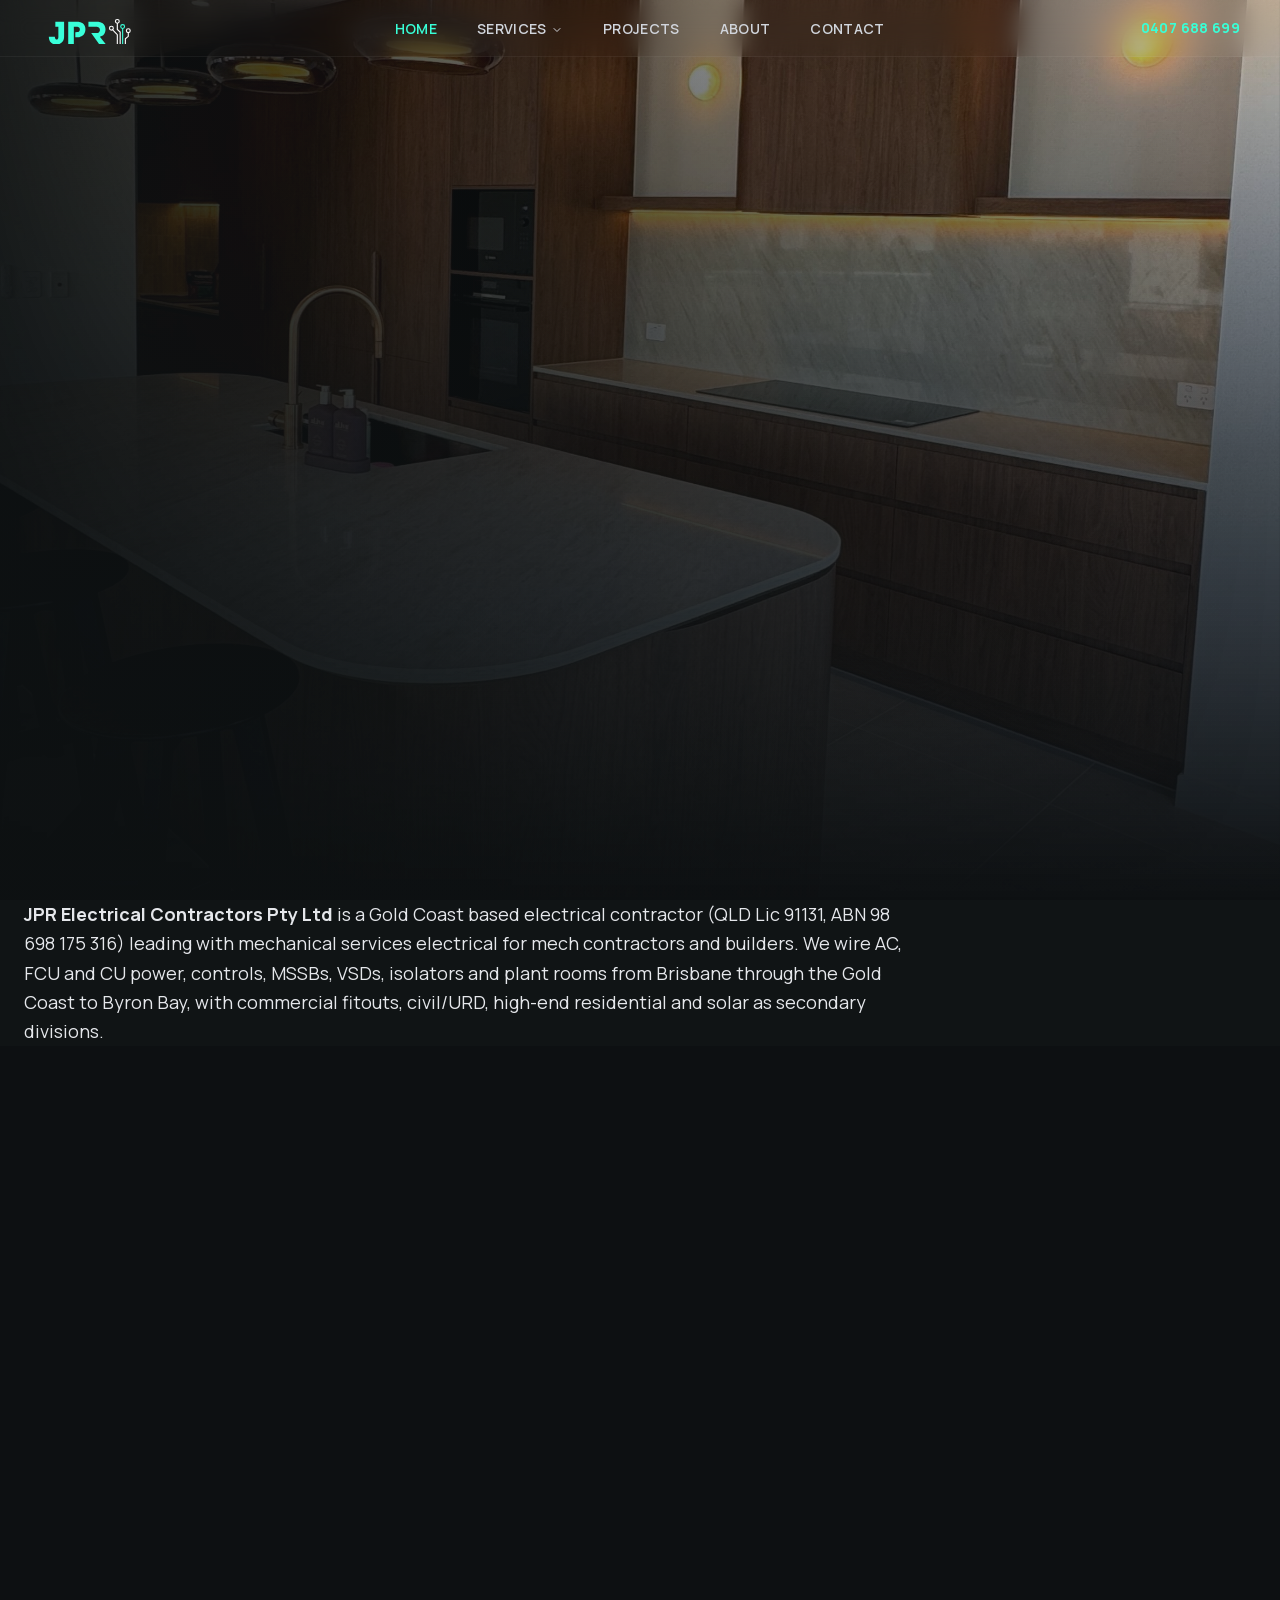
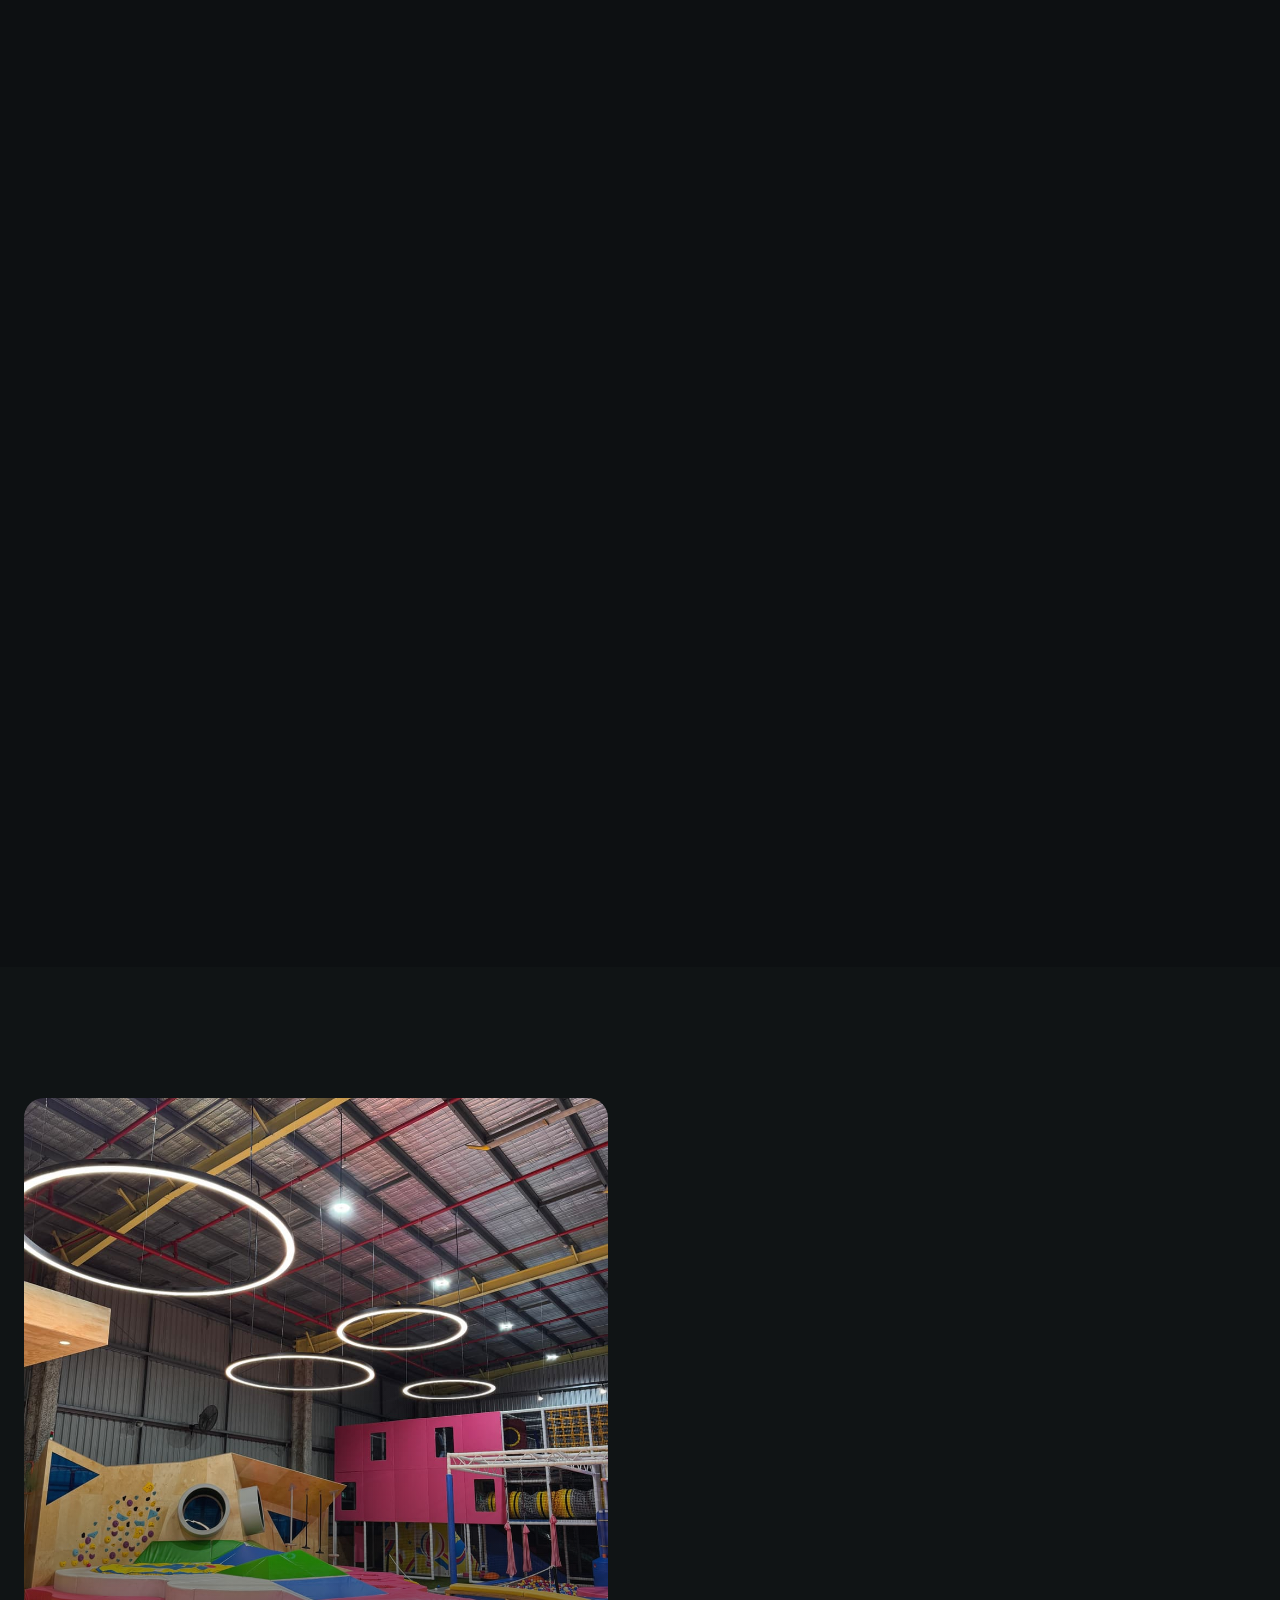
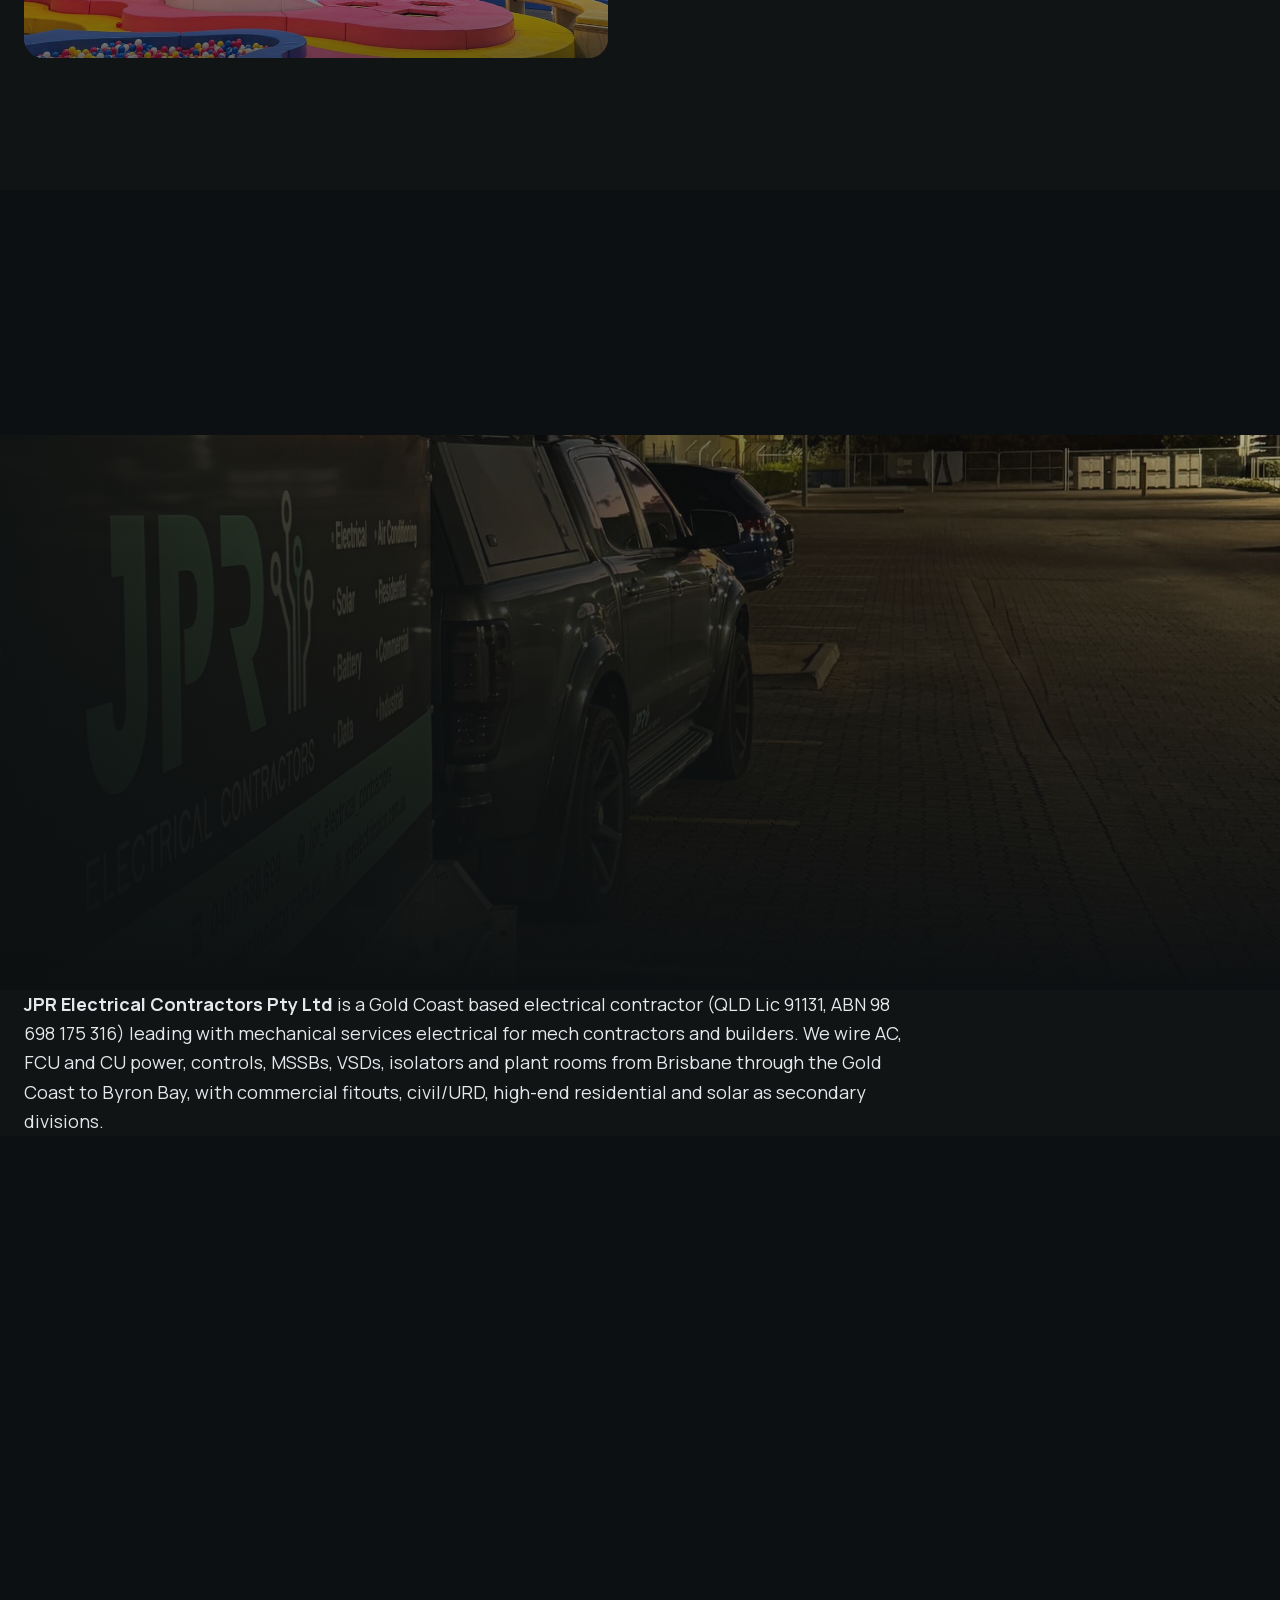
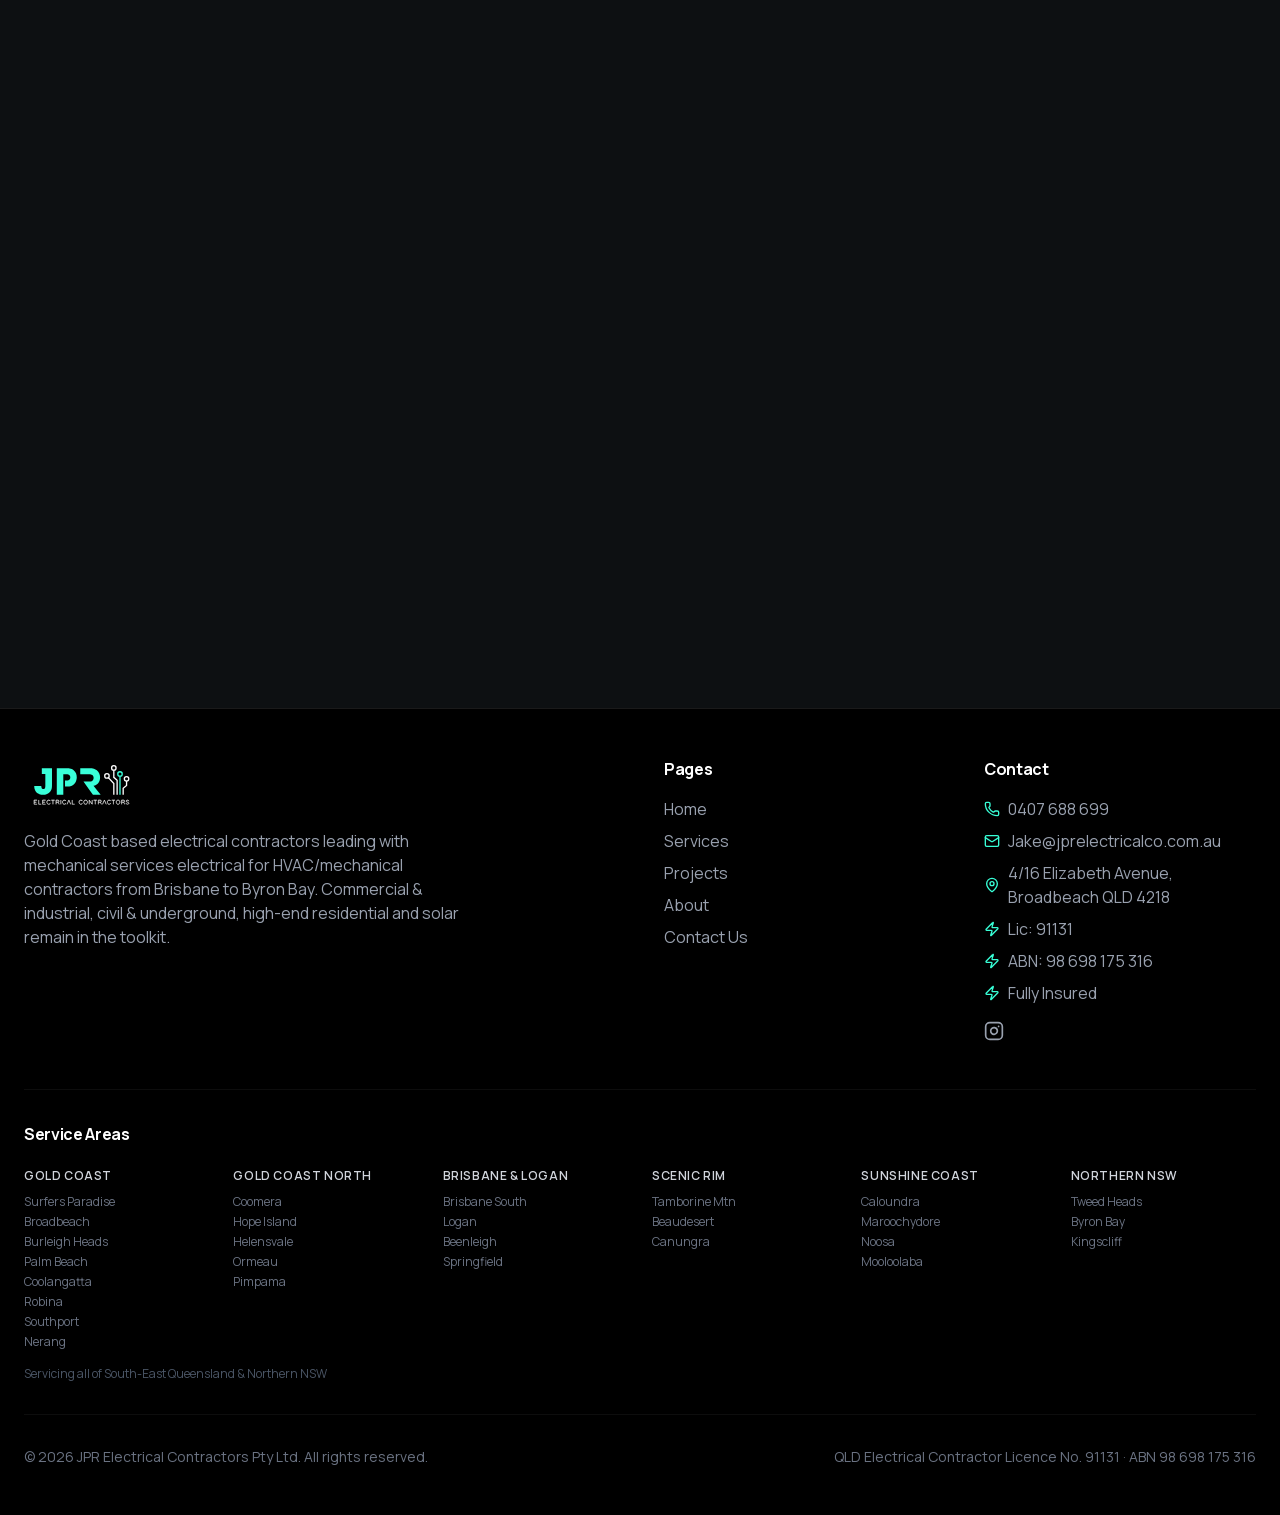
==== commit 409142f8: "Lead website with mechanical electrical Co-authored-by: jake865 <jake865@users.noreply.github.com>" ====
--- a/index.html
+++ b/index.html
@@ -1 +1 @@
-<!DOCTYPE html><html lang="en" class="manrope_9aefac85-module__Jg6FdG__variable ibm_plex_mono_28411002-module__cjC0Ca__variable"><head><meta charSet="utf-8"/><meta name="viewport" content="width=device-width, initial-scale=1"/><link rel="preload" href="/_next/static/media/99e609270109b47d-s.p.40sczeszzbjw1.woff2" as="font" crossorigin="" type="font/woff2"/><link rel="preload" href="/_next/static/media/a343f882a40d2cc9-s.p.1sj6eobyi31rd.woff2" as="font" crossorigin="" type="font/woff2"/><link rel="preload" href="/_next/static/media/effe91970fc4db64-s.p.0oace-s_gkfks.woff2" as="font" crossorigin="" type="font/woff2"/><link rel="preload" as="image" href="/images/jpr-logo.svg"/><link rel="preload" as="image" href="/images/hero-commercial.jpg" fetchPriority="high"/><link rel="stylesheet" href="/_next/static/chunks/3htl6lur6gde-.css" data-precedence="next"/><link rel="stylesheet" href="/_next/static/chunks/00we42fhna6il.css" data-precedence="next"/><link rel="preload" as="script" fetchPriority="low" href="/_next/static/chunks/0m0fzg31ety-o.js"/><script src="/_next/static/chunks/2ltu6slv52lqs.js" async=""></script><script src="/_next/static/chunks/2karxon71vs44.js" async=""></script><script src="/_next/static/chunks/39-39lz33ekq-.js" async=""></script><script src="/_next/static/chunks/turbopack-2h8odx8mivj-o.js" async=""></script><script src="/_next/static/chunks/1jrmgno87otpe.js" async=""></script><script src="/_next/static/chunks/2igjfnxvl0mip.js" async=""></script><script src="/_next/static/chunks/056mrzo64pegv.js" async=""></script><script src="/_next/static/chunks/02-u0i-9hi4c5.js" async=""></script><script src="/_next/static/chunks/3zoxoqhrfo9o5.js" async=""></script><meta name="next-size-adjust" content=""/><title>JPR Electrical | Commercial, Civil &amp; High-End Residential Electricians — Gold Coast &amp; QLD</title><meta name="description" content="JPR Electrical Contractors Pty Ltd — licensed electrical contractors for commercial &amp; industrial fitouts, civil &amp; underground infrastructure, and high-end residential projects across the Gold Coast, QLD &amp; interstate. Dedicated solar &amp; battery division. QLD Lic. 91131, fully insured."/><meta name="robots" content="index, follow"/><meta name="theme-color" content="#0E1214"/><link rel="canonical" href="https://jprelectricalco.com.au/"/><meta property="og:title" content="JPR Electrical | Commercial, Civil &amp; High-End Residential Electricians — Gold Coast &amp; QLD"/><meta property="og:description" content="Licensed electrical contractors for commercial &amp; industrial fitouts, civil &amp; underground infrastructure, and high-end residential projects across QLD &amp; interstate. QLD Lic. 91131, fully insured."/><meta property="og:image" content="https://jprelectricalco.com.au/opengraph.jpg"/><meta property="og:type" content="website"/><meta name="twitter:card" content="summary_large_image"/><meta name="twitter:title" content="JPR Electrical | Commercial, Civil &amp; High-End Residential Electricians — Gold Coast &amp; QLD"/><meta name="twitter:description" content="Licensed electrical contractors for commercial &amp; industrial fitouts, civil &amp; underground infrastructure, and high-end residential projects across QLD &amp; interstate. QLD Lic. 91131, fully insured."/><meta name="twitter:image" content="https://jprelectricalco.com.au/opengraph.jpg"/><link rel="icon" href="/favicon.ico"/><link rel="icon" href="/favicon-32x32.png" sizes="32x32" type="image/png"/><link rel="icon" href="/favicon-16x16.png" sizes="16x16" type="image/png"/><link rel="apple-touch-icon" href="/apple-touch-icon.png"/><script type="application/ld+json">{"@context":"https://schema.org","@type":["Electrician","LocalBusiness"],"name":"JPR Electrical Contractors Pty Ltd","description":"Gold Coast based licensed electrical contractors delivering commercial & industrial fitouts, civil & underground electrical infrastructure, and high-end residential projects across Queensland and interstate, with a dedicated solar & battery division.","url":"https://jprelectricalco.com.au","telephone":"+61407688699","email":"jake@jprelectricalco.com.au","address":{"@type":"PostalAddress","streetAddress":"4/16 Elizabeth Avenue","addressLocality":"Broadbeach","addressRegion":"QLD","postalCode":"4218","addressCountry":"AU"},"geo":{"@type":"GeoCoordinates","latitude":"-28.0167","longitude":"153.4000"},"areaServed":[{"@type":"City","name":"Gold Coast"},{"@type":"City","name":"Brisbane"},{"@type":"City","name":"Logan"},{"@type":"City","name":"Ipswich"},{"@type":"City","name":"Sunshine Coast"},{"@type":"City","name":"Scenic Rim"},{"@type":"City","name":"Tweed Heads"},{"@type":"City","name":"Byron Bay"}],"openingHoursSpecification":[{"@type":"OpeningHoursSpecification","dayOfWeek":["Monday","Tuesday","Wednesday","Thursday","Friday"],"opens":"07:30","closes":"17:00"},{"@type":"OpeningHoursSpecification","dayOfWeek":["Saturday"],"opens":"07:30","closes":"12:00"}],"hasOfferCatalog":{"@type":"OfferCatalog","name":"Electrical Services","itemListElement":[{"@type":"Offer","itemOffered":{"@type":"Service","name":"Commercial & Industrial Electrical"}},{"@type":"Offer","itemOffered":{"@type":"Service","name":"Civil & Underground Electrical Infrastructure"}},{"@type":"Offer","itemOffered":{"@type":"Service","name":"High-End Residential Electrical"}},{"@type":"Offer","itemOffered":{"@type":"Service","name":"Solar & Battery Storage"}}]},"priceRange":"$$","image":"https://jprelectricalco.com.au/opengraph.jpg","sameAs":["https://www.instagram.com/jpr_electrical_contractors","https://www.linkedin.com/in/jake-rice-801a6215b"],"identifier":"91131"}</script><script src="/_next/static/chunks/0cz1d0mv5g_q7.js" noModule=""></script></head><body class="font-sans antialiased bg-background text-foreground"><div hidden=""><!--$--><!--/$--></div><nav class="fixed top-0 left-0 right-0 z-50 transition-all duration-300 border-b border-white/5 backdrop-blur-md bg-transparent py-3"><div class="container mx-auto px-6 lg:px-10 flex items-center justify-between"><a class="block shrink-0 mr-8" href="/"><div class="h-8 overflow-hidden"><img src="/images/jpr-logo.svg" alt="JPR Electrical Contractors Pty Ltd" class="h-[150%] w-auto" style="object-fit:cover;object-position:left top"/></div></a><div class="hidden md:flex items-center justify-center flex-1"><nav aria-label="Main" data-orientation="horizontal" dir="ltr" class="relative z-10 flex max-w-max flex-1 items-center justify-center"><div style="position:relative"><ul data-orientation="horizontal" class="group flex flex-1 list-none items-center justify-center gap-10 space-x-0" dir="ltr"><li><a class="text-sm font-semibold tracking-wide uppercase whitespace-nowrap transition-colors text-primary" data-testid="link-nav-home" data-radix-collection-item="" href="/">Home</a></li><li><button id="radix-_R_idb_-trigger-radix-_R_16idb_" data-state="closed" aria-expanded="false" aria-controls="radix-_R_idb_-content-radix-_R_16idb_" class="group inline-flex w-max items-center justify-center focus:text-accent-foreground focus:outline-none disabled:pointer-events-none disabled:opacity-50 group text-sm font-semibold tracking-wide uppercase whitespace-nowrap transition-colors h-auto p-0 bg-transparent hover:bg-transparent focus:bg-transparent data-[state=open]:bg-transparent data-[state=open]:hover:bg-transparent data-[state=open]:focus:bg-transparent rounded-none text-gray-300 hover:text-primary data-[state=open]:text-primary" data-testid="button-nav-services" data-radix-collection-item="">Services<!-- --> <svg xmlns="http://www.w3.org/2000/svg" width="24" height="24" viewBox="0 0 24 24" fill="none" stroke="currentColor" stroke-width="2" stroke-linecap="round" stroke-linejoin="round" class="lucide lucide-chevron-down relative top-[1px] ml-1 h-3 w-3 transition duration-300 group-data-[state=open]:rotate-180" aria-hidden="true"><path d="m6 9 6 6 6-6"></path></svg></button></li><li><a class="text-sm font-semibold tracking-wide uppercase whitespace-nowrap transition-colors text-gray-300 hover:text-primary" data-testid="link-nav-projects" data-radix-collection-item="" href="/projects/">Projects</a></li><li><a class="text-sm font-semibold tracking-wide uppercase whitespace-nowrap transition-colors text-gray-300 hover:text-primary" data-testid="link-nav-about" data-radix-collection-item="" href="/about/">About</a></li><li><a class="text-sm font-semibold tracking-wide uppercase whitespace-nowrap transition-colors text-gray-300 hover:text-primary" data-testid="link-nav-contact" data-radix-collection-item="" href="/contact/">Contact</a></li></ul></div><div class="absolute left-0 top-full flex justify-center"></div></nav></div><div class="hidden md:flex items-center shrink-0 ml-8"><a href="tel:0407688699" class="text-primary font-bold text-sm tracking-wide hover:text-primary/80 transition-colors" data-testid="link-nav-phone">0407 688 699</a></div><button class="md:hidden text-white" data-testid="button-mobile-menu"><svg xmlns="http://www.w3.org/2000/svg" width="24" height="24" viewBox="0 0 24 24" fill="none" stroke="currentColor" stroke-width="2" stroke-linecap="round" stroke-linejoin="round" class="lucide lucide-menu" aria-hidden="true"><path d="M4 5h16"></path><path d="M4 12h16"></path><path d="M4 19h16"></path></svg></button></div></nav><div class="min-h-screen bg-background text-foreground overflow-x-hidden font-sans"><section class="relative min-h-screen flex flex-col justify-end overflow-hidden"><div class="absolute inset-0 z-0"><img src="/images/hero-commercial.jpg" alt="High-end residential kitchen with architectural pendant and LED strip lighting by JPR Electrical Contractors" class="w-full h-full object-cover hero-kenburns" loading="eager" fetchPriority="high" width="2400" height="1667"/><div class="absolute inset-0 bg-gradient-to-t from-background via-background/70 to-background/20"></div><div class="absolute inset-0 bg-gradient-to-r from-background/90 via-background/40 to-transparent"></div></div><div class="container relative z-10 px-6 pt-40 pb-16"><div class="max-w-3xl space-y-7"><div style="opacity:0;transform:translateY(24px)"><span class="label-mono inline-flex items-center gap-2 text-primary" data-testid="text-hero-badge">Gold Coast, QLD — Commercial · Civil · Residential</span></div><h1 class="text-4xl sm:text-5xl md:text-6xl lg:text-7xl font-display font-extrabold leading-[1.05] tracking-tight text-white" data-testid="text-hero-heading" style="opacity:0;transform:translateY(24px)">Commercial, civil and high-end residential<!-- --> <span class="text-primary">electrical.</span></h1><p class="text-lg md:text-xl text-gray-300 max-w-2xl leading-relaxed" style="opacity:0;transform:translateY(24px)">JPR Electrical Contractors Pty Ltd delivers fitouts, subdivision reticulation and architectural homes across South-East Queensland and interstate — from 400A three-phase base-builds to final fit-off, wired to AS/NZS 3000 and handed over with full certification.</p><div class="flex flex-col sm:flex-row gap-4 pt-2" style="opacity:0;transform:translateY(24px)"><a data-testid="link-hero-plans" class="inline-flex items-center justify-center gap-2 whitespace-nowrap transition-colors focus-visible:outline-none focus-visible:ring-1 focus-visible:ring-ring disabled:pointer-events-none disabled:opacity-50 [&amp;_svg]:pointer-events-none [&amp;_svg]:size-4 [&amp;_svg]:shrink-0 hover-elevate active-elevate-2 border border-primary-border min-h-10 rounded-md bg-primary text-primary-foreground hover:bg-primary/90 font-bold text-base md:text-lg px-8 rounded-pill" href="/contact/">Send us your plans<svg xmlns="http://www.w3.org/2000/svg" width="24" height="24" viewBox="0 0 24 24" fill="none" stroke="currentColor" stroke-width="2" stroke-linecap="round" stroke-linejoin="round" class="lucide lucide-arrow-right w-5 h-5 ml-2" aria-hidden="true"><path d="M5 12h14"></path><path d="m12 5 7 7-7 7"></path></svg></a><a href="tel:0407688699" data-testid="button-hero-call" class="inline-flex items-center justify-center gap-2 whitespace-nowrap font-medium transition-colors focus-visible:outline-none focus-visible:ring-1 focus-visible:ring-ring disabled:pointer-events-none disabled:opacity-50 [&amp;_svg]:pointer-events-none [&amp;_svg]:size-4 [&amp;_svg]:shrink-0 hover-elevate active-elevate-2 border [border-color:var(--button-outline)] shadow-xs active:shadow-none min-h-10 rounded-md hairline bg-transparent text-white hover:bg-white/10 rounded-pill text-base md:text-lg px-8"><svg xmlns="http://www.w3.org/2000/svg" width="24" height="24" viewBox="0 0 24 24" fill="none" stroke="currentColor" stroke-width="2" stroke-linecap="round" stroke-linejoin="round" class="lucide lucide-phone w-5 h-5 mr-2" aria-hidden="true"><path d="M13.832 16.568a1 1 0 0 0 1.213-.303l.355-.465A2 2 0 0 1 17 15h3a2 2 0 0 1 2 2v3a2 2 0 0 1-2 2A18 18 0 0 1 2 4a2 2 0 0 1 2-2h3a2 2 0 0 1 2 2v3a2 2 0 0 1-.8 1.6l-.468.351a1 1 0 0 0-.292 1.233 14 14 0 0 0 6.392 6.384"></path></svg>Call 0407 688 699</a></div></div><div class="hairline-t mt-14 pt-6 grid grid-cols-1 sm:grid-cols-3 gap-4 sm:gap-8" data-testid="strip-credentials" style="opacity:0;transform:translateY(24px)"><div><div class="label-mono text-primary mb-1.5">Licensed</div><div class="text-sm text-gray-300">QLD Electrical Contractor Licence No. 91131</div></div><div><div class="label-mono text-primary mb-1.5">Insured</div><div class="text-sm text-gray-300">Fully insured, WorkCover QLD covered</div></div><div><div class="label-mono text-primary mb-1.5">Qualified</div><div class="text-sm text-gray-300">A-grade electricians on every job</div></div></div></div></section><section class="py-8 md:py-10 bg-card/40 hairline-b"><div class="container px-6"><p class="text-base md:text-lg text-gray-200 leading-relaxed max-w-4xl" data-testid="text-home-bluf"><strong>JPR Electrical Contractors Pty Ltd</strong> is a Gold Coast electrical contractor (QLD Lic 91131, ABN 98 698 175 316). We do commercial fitouts, civil/URD reticulation, mechanical services electrical, and high-end residential across SEQ. Not affiliated with JPR Electrical (Brisbane) or J&amp;P Richardson Industries.</p></div></section><section class="py-24 md:py-32"><div class="container px-6"><div class="mb-14 max-w-2xl" style="opacity:0;transform:translateY(24px)"><div class="label-mono text-primary mb-4">What we do</div><h2 class="text-3xl md:text-5xl font-display font-bold text-white mb-4">Four divisions. One contractor.</h2><p class="text-muted-foreground text-lg">Commercial and civil work is the core of the business. High-end residential and solar run as dedicated divisions — same crews, same standards.</p></div><div class="grid sm:grid-cols-2 gap-5"><div style="opacity:0;transform:translateY(24px)"><a class="group relative block h-[420px] md:h-[480px] rounded-[20px] overflow-hidden hairline" data-testid="link-service-commercial-industrial" href="/services/#commercial-industrial"><img src="/images/services-civil.jpg" alt="Main switchboards and distribution cabinets installed by JPR" loading="lazy" class="absolute inset-0 w-full h-full object-cover transition-transform duration-700 ease-out group-hover:scale-[1.04]"/><div class="absolute inset-0 bg-gradient-to-t from-background via-background/45 to-background/5"></div><div class="absolute inset-x-0 bottom-0 p-7 md:p-8"><div class="label-mono text-primary mb-3">01</div><h3 class="text-2xl md:text-3xl font-display font-bold text-white mb-2">Commercial &amp; Industrial</h3><p class="text-gray-300 text-sm md:text-base leading-relaxed max-w-md mb-4">Retail, hospitality and office fitouts, base-build works, switchboard upgrades and planned maintenance for businesses of every size.</p><span class="inline-flex items-center gap-1.5 text-sm font-semibold text-white group-hover:text-primary transition-colors">See full scope<svg xmlns="http://www.w3.org/2000/svg" width="24" height="24" viewBox="0 0 24 24" fill="none" stroke="currentColor" stroke-width="2" stroke-linecap="round" stroke-linejoin="round" class="lucide lucide-arrow-up-right w-4 h-4 transition-transform group-hover:translate-x-0.5 group-hover:-translate-y-0.5" aria-hidden="true"><path d="M7 7h10v10"></path><path d="M7 17 17 7"></path></svg></span></div></a></div><div style="opacity:0;transform:translateY(24px)"><a class="group relative block h-[420px] md:h-[480px] rounded-[20px] overflow-hidden hairline" data-testid="link-service-civil-infrastructure" href="/services/#civil-infrastructure"><img src="/images/civil-underground-real.jpg" alt="Orange electrical conduit banks trenched into a JPR civil subdivision site" loading="lazy" class="absolute inset-0 w-full h-full object-cover transition-transform duration-700 ease-out group-hover:scale-[1.04]"/><div class="absolute inset-0 bg-gradient-to-t from-background via-background/45 to-background/5"></div><div class="absolute inset-x-0 bottom-0 p-7 md:p-8"><div class="label-mono text-primary mb-3">02</div><h3 class="text-2xl md:text-3xl font-display font-bold text-white mb-2">Civil, Underground &amp; Infrastructure</h3><p class="text-gray-300 text-sm md:text-base leading-relaxed max-w-md mb-4">Subdivision reticulation, street and public lighting, service relocations and pit &amp; pipe — underground electrical delivered to authority standards.</p><span class="inline-flex items-center gap-1.5 text-sm font-semibold text-white group-hover:text-primary transition-colors">See full scope<svg xmlns="http://www.w3.org/2000/svg" width="24" height="24" viewBox="0 0 24 24" fill="none" stroke="currentColor" stroke-width="2" stroke-linecap="round" stroke-linejoin="round" class="lucide lucide-arrow-up-right w-4 h-4 transition-transform group-hover:translate-x-0.5 group-hover:-translate-y-0.5" aria-hidden="true"><path d="M7 7h10v10"></path><path d="M7 17 17 7"></path></svg></span></div></a></div><div style="opacity:0;transform:translateY(24px)"><a class="group relative block h-[420px] md:h-[480px] rounded-[20px] overflow-hidden hairline" data-testid="link-service-high-end-residential" href="/services/#high-end-residential"><img src="/images/services-residential.jpg" alt="High-end residential kitchen with architectural pendant and LED strip lighting by JPR" loading="lazy" class="absolute inset-0 w-full h-full object-cover transition-transform duration-700 ease-out group-hover:scale-[1.04]"/><div class="absolute inset-0 bg-gradient-to-t from-background via-background/45 to-background/5"></div><div class="absolute inset-x-0 bottom-0 p-7 md:p-8"><div class="label-mono text-primary mb-3">03</div><h3 class="text-2xl md:text-3xl font-display font-bold text-white mb-2">High-End Residential</h3><p class="text-gray-300 text-sm md:text-base leading-relaxed max-w-md mb-4">Custom homes and luxury renovations — architectural and feature lighting, home automation and EV charging, finished to the millimetre.</p><span class="inline-flex items-center gap-1.5 text-sm font-semibold text-white group-hover:text-primary transition-colors">See full scope<svg xmlns="http://www.w3.org/2000/svg" width="24" height="24" viewBox="0 0 24 24" fill="none" stroke="currentColor" stroke-width="2" stroke-linecap="round" stroke-linejoin="round" class="lucide lucide-arrow-up-right w-4 h-4 transition-transform group-hover:translate-x-0.5 group-hover:-translate-y-0.5" aria-hidden="true"><path d="M7 7h10v10"></path><path d="M7 17 17 7"></path></svg></span></div></a></div><div style="opacity:0;transform:translateY(24px)"><a class="group relative block h-[420px] md:h-[480px] rounded-[20px] overflow-hidden hairline" data-testid="link-service-solar-battery" href="/services/#solar-battery"><img src="/images/services-solar.jpg" alt="Aerial view of a rooftop solar array installed by JPR" loading="lazy" class="absolute inset-0 w-full h-full object-cover transition-transform duration-700 ease-out group-hover:scale-[1.04]"/><div class="absolute inset-0 bg-gradient-to-t from-background via-background/45 to-background/5"></div><div class="absolute inset-x-0 bottom-0 p-7 md:p-8"><div class="label-mono text-primary mb-3">04</div><h3 class="text-2xl md:text-3xl font-display font-bold text-white mb-2">Solar &amp; Battery</h3><p class="text-gray-300 text-sm md:text-base leading-relaxed max-w-md mb-4">Our dedicated energy division — Tier-1 solar systems and certified Tesla Powerwall and Sungrow battery storage, designed and installed in-house.</p><span class="inline-flex items-center gap-1.5 text-sm font-semibold text-white group-hover:text-primary transition-colors">See full scope<svg xmlns="http://www.w3.org/2000/svg" width="24" height="24" viewBox="0 0 24 24" fill="none" stroke="currentColor" stroke-width="2" stroke-linecap="round" stroke-linejoin="round" class="lucide lucide-arrow-up-right w-4 h-4 transition-transform group-hover:translate-x-0.5 group-hover:-translate-y-0.5" aria-hidden="true"><path d="M7 7h10v10"></path><path d="M7 17 17 7"></path></svg></span></div></a></div></div></div></section><section class="py-24 md:py-32 bg-card/40 hairline-t hairline-b"><div class="container px-6"><div class="grid lg:grid-cols-2 gap-12 lg:gap-16 items-center"><div class="relative rounded-[20px] overflow-hidden hairline h-[420px] md:h-[560px]"><img src="/images/services-commercial.jpg" alt="Indoor play centre electrical fitout with feature ring pendant lighting by JPR" loading="lazy" class="absolute inset-0 w-full h-full object-cover" style="transform:scale(1.12)"/><div class="absolute inset-0 bg-gradient-to-t from-background/60 via-transparent to-transparent"></div></div><div style="opacity:0;transform:translateY(24px)"><div class="label-mono text-primary mb-4">Featured project</div><h2 class="text-3xl md:text-5xl font-display font-bold text-white mb-3">Indoor play centre fitout</h2><div class="text-muted-foreground mb-6">Gold Coast, QLD</div><p class="text-gray-300 leading-relaxed mb-8">Full electrical fitout of an indoor play centre — feature ring pendant lighting, general power and lighting, data, and exit &amp; emergency — delivered while shopfitters worked around us, staged so the program never slipped.</p><dl class="hairline-t" data-testid="table-featured-specs"><div class="hairline-b grid grid-cols-[110px_1fr] gap-4 py-4"><dt class="label-mono text-muted-foreground pt-0.5">Scope</dt><dd class="text-sm md:text-base text-gray-200">Full fitout — power, feature lighting, data, exit &amp; emergency</dd></div><div class="hairline-b grid grid-cols-[110px_1fr] gap-4 py-4"><dt class="label-mono text-muted-foreground pt-0.5">Supply</dt><dd class="text-sm md:text-base text-gray-200">200A three-phase, new distribution board and submains</dd></div><div class="hairline-b grid grid-cols-[110px_1fr] gap-4 py-4"><dt class="label-mono text-muted-foreground pt-0.5">Duration</dt><dd class="text-sm md:text-base text-gray-200">9-week program, staged around shopfit trades</dd></div><div class="hairline-b grid grid-cols-[110px_1fr] gap-4 py-4"><dt class="label-mono text-muted-foreground pt-0.5">Handover</dt><dd class="text-sm md:text-base text-gray-200">Certificate of compliance, as-installed drawings, board schedules</dd></div></dl><div class="mt-8"><a data-testid="link-featured-projects" class="inline-flex items-center justify-center gap-2 whitespace-nowrap rounded-md text-sm font-medium transition-colors focus-visible:outline-none focus-visible:ring-1 focus-visible:ring-ring disabled:pointer-events-none disabled:opacity-50 [&amp;_svg]:pointer-events-none [&amp;_svg]:size-4 [&amp;_svg]:shrink-0 hover-elevate active-elevate-2 border [border-color:var(--button-outline)] shadow-xs active:shadow-none min-h-9 py-2 hairline bg-transparent text-white hover:bg-white/10 rounded-pill px-6" href="/projects/">More projects <svg xmlns="http://www.w3.org/2000/svg" width="24" height="24" viewBox="0 0 24 24" fill="none" stroke="currentColor" stroke-width="2" stroke-linecap="round" stroke-linejoin="round" class="lucide lucide-arrow-right w-4 h-4 ml-2" aria-hidden="true"><path d="M5 12h14"></path><path d="m12 5 7 7-7 7"></path></svg></a></div></div></div></div></section><section class="py-16 md:py-20"><div class="container px-6"><div class="grid grid-cols-1 sm:grid-cols-3 gap-10 sm:gap-8"><div class="text-center sm:text-left" style="opacity:0;transform:translateY(24px)"><div class="text-5xl md:text-6xl font-display font-extrabold text-white mb-2" data-testid="stat-projects-delivered"><span class="tabular-nums">0<!-- -->+</span></div><div class="label-mono text-muted-foreground">Projects delivered</div></div><div class="text-center sm:text-left" style="opacity:0;transform:translateY(24px)"><div class="text-5xl md:text-6xl font-display font-extrabold text-white mb-2" data-testid="stat-builders-developers-we-work-with"><span class="tabular-nums">0<!-- -->+</span></div><div class="label-mono text-muted-foreground">Builders &amp; developers we work with</div></div><div class="text-center sm:text-left" style="opacity:0;transform:translateY(24px)"><div class="text-5xl md:text-6xl font-display font-extrabold text-white mb-2" data-testid="stat-lost-time-injuries"><span class="tabular-nums">0</span></div><div class="label-mono text-muted-foreground">Lost-time injuries</div></div></div></div></section><section class="relative overflow-hidden hairline-t hairline-b"><div class="absolute inset-0 z-0"><img src="/images/brand-ute-sunset.jpg" alt="JPR Electrical work ute and trailer on site at sunset" class="w-full h-full object-cover object-[center_60%]" loading="lazy" width="1600" height="2133"/><div class="absolute inset-0 bg-gradient-to-t from-background via-background/70 to-background/30"></div><div class="absolute inset-0 bg-gradient-to-r from-background/90 via-background/40 to-transparent"></div></div><div class="container relative z-10 px-6 py-32 md:py-44"><div class="max-w-xl" style="opacity:0;transform:translateY(24px)"><div class="label-mono text-primary mb-4">On site</div><h2 class="text-3xl md:text-5xl font-display font-bold text-white mb-4">On site when we say we will be.</h2><p class="text-lg text-gray-300 leading-relaxed">Fully equipped and fully licensed — from Gold Coast job sites to interstate programs, the same people who price the job deliver it.</p></div></div></section><section class="py-8 md:py-10 bg-card/40 hairline-b"><div class="container px-6"><p class="text-base md:text-lg text-gray-200 leading-relaxed max-w-4xl" data-testid="text-home-bluf"><strong>JPR Electrical Contractors Pty Ltd</strong> is a Gold Coast electrical contractor (QLD Lic 91131, ABN 98 698 175 316). We do commercial fitouts, civil/URD reticulation, mechanical services electrical, and high-end residential across SEQ. Not affiliated with JPR Electrical (Brisbane) or J&amp;P Richardson Industries.</p></div></section><section class="py-24 md:py-32"><div class="container px-6"><div class="mb-14 max-w-2xl" style="opacity:0;transform:translateY(24px)"><div class="label-mono text-primary mb-4">How we run a job</div><h2 class="text-3xl md:text-5xl font-display font-bold text-white">Drawings in. Certified job out.</h2></div><div class="grid sm:grid-cols-2 lg:grid-cols-4 gap-5"><div class="bg-card rounded-[20px] hairline p-7 flex flex-col" data-testid="card-process-01" style="opacity:0;transform:translateY(24px)"><div class="label-mono text-primary mb-6">01</div><h3 class="text-xl font-display font-bold text-white mb-3">Send drawings</h3><p class="text-muted-foreground text-sm leading-relaxed">Email your plans to Jake@jprelectricalco.com.au. We take quantities off the drawings and price the full electrical scope — no vague allowances.</p></div><div class="bg-card rounded-[20px] hairline p-7 flex flex-col" data-testid="card-process-02" style="opacity:0;transform:translateY(24px)"><div class="label-mono text-primary mb-6">02</div><h3 class="text-xl font-display font-bold text-white mb-3">Lock program</h3><p class="text-muted-foreground text-sm leading-relaxed">Fixed price, clear inclusions and exclusions, and a program that fits your build — agreed before anyone steps on site.</p></div><div class="bg-card rounded-[20px] hairline p-7 flex flex-col" data-testid="card-process-03" style="opacity:0;transform:translateY(24px)"><div class="label-mono text-primary mb-6">03</div><h3 class="text-xl font-display font-bold text-white mb-3">Deliver to spec</h3><p class="text-muted-foreground text-sm leading-relaxed">A-grade electricians on site, work to AS/NZS 3000, progress tracked against the program — no surprises at claim time.</p></div><div class="bg-card rounded-[20px] hairline p-7 flex flex-col" data-testid="card-process-04" style="opacity:0;transform:translateY(24px)"><div class="label-mono text-primary mb-6">04</div><h3 class="text-xl font-display font-bold text-white mb-3">Certified handover</h3><p class="text-muted-foreground text-sm leading-relaxed">Testing, certificates of compliance, as-installed drawings and switchboard schedules handed over on completion.</p></div></div></div></section><section class="pb-24 md:pb-32"><div class="container px-6"><div class="relative rounded-[20px] overflow-hidden hairline" data-testid="card-cta" style="opacity:0;transform:translateY(24px)"><div class="absolute inset-0 bg-gradient-to-br from-card via-background to-card"></div><div class="absolute inset-0 bg-[radial-gradient(ellipse_at_top,rgba(57,255,217,0.08),transparent_60%)]"></div><div class="relative z-10 px-8 py-16 md:px-16 md:py-20 text-center"><h2 class="text-3xl md:text-5xl font-display font-bold text-white mb-4">Got a project coming up?</h2><p class="text-gray-300 max-w-xl mx-auto mb-8 text-lg">Send us the drawings — we&#x27;ll take off the scope and come back with a fixed price and a program.</p><div class="flex flex-col sm:flex-row gap-4 justify-center"><a href="mailto:Jake@jprelectricalco.com.au" data-testid="link-cta-email" class="inline-flex items-center justify-center gap-2 whitespace-nowrap transition-colors focus-visible:outline-none focus-visible:ring-1 focus-visible:ring-ring disabled:pointer-events-none disabled:opacity-50 [&amp;_svg]:pointer-events-none [&amp;_svg]:size-4 [&amp;_svg]:shrink-0 hover-elevate active-elevate-2 border border-primary-border min-h-10 rounded-md bg-primary text-primary-foreground hover:bg-primary/90 font-bold text-base md:text-lg px-8 rounded-pill"><svg xmlns="http://www.w3.org/2000/svg" width="24" height="24" viewBox="0 0 24 24" fill="none" stroke="currentColor" stroke-width="2" stroke-linecap="round" stroke-linejoin="round" class="lucide lucide-mail w-5 h-5 mr-2" aria-hidden="true"><path d="m22 7-8.991 5.727a2 2 0 0 1-2.009 0L2 7"></path><rect x="2" y="4" width="20" height="16" rx="2"></rect></svg>Email your drawings</a><a href="tel:0407688699" data-testid="button-cta-call" class="inline-flex items-center justify-center gap-2 whitespace-nowrap font-medium transition-colors focus-visible:outline-none focus-visible:ring-1 focus-visible:ring-ring disabled:pointer-events-none disabled:opacity-50 [&amp;_svg]:pointer-events-none [&amp;_svg]:size-4 [&amp;_svg]:shrink-0 hover-elevate active-elevate-2 border [border-color:var(--button-outline)] shadow-xs active:shadow-none min-h-10 rounded-md hairline bg-transparent text-white hover:bg-white/10 rounded-pill text-base md:text-lg px-8"><svg xmlns="http://www.w3.org/2000/svg" width="24" height="24" viewBox="0 0 24 24" fill="none" stroke="currentColor" stroke-width="2" stroke-linecap="round" stroke-linejoin="round" class="lucide lucide-phone w-5 h-5 mr-2" aria-hidden="true"><path d="M13.832 16.568a1 1 0 0 0 1.213-.303l.355-.465A2 2 0 0 1 17 15h3a2 2 0 0 1 2 2v3a2 2 0 0 1-2 2A18 18 0 0 1 2 4a2 2 0 0 1 2-2h3a2 2 0 0 1 2 2v3a2 2 0 0 1-.8 1.6l-.468.351a1 1 0 0 0-.292 1.233 14 14 0 0 0 6.392 6.384"></path></svg>Call 0407 688 699</a></div><p class="label-mono text-muted-foreground mt-8">Jake@jprelectricalco.com.au · 0407 688 699</p></div></div></div></section></div><!--$--><!--/$--><footer class="bg-black py-12 border-t border-white/10"><div class="container mx-auto px-6"><div class="grid md:grid-cols-4 gap-12 mb-12"><div class="col-span-1 md:col-span-2"><a class="block mb-4" href="/"><div class="h-14 "><img src="/images/jpr-logo.svg" alt="JPR Electrical Contractors Pty Ltd" class="h-full w-auto"/></div></a><p class="text-gray-400 max-w-md">Gold Coast based electrical contractors delivering commercial &amp; industrial, civil &amp; underground infrastructure, and high-end residential projects across Queensland and interstate — with a dedicated solar &amp; battery division.</p></div><div><h3 class="text-white font-bold mb-4">Pages</h3><ul class="space-y-2 text-gray-400"><li><a class="hover:text-primary transition-colors" data-testid="link-footer-home" href="/">Home</a></li><li><a class="hover:text-primary transition-colors" data-testid="link-footer-services" href="/services/">Services</a></li><li><a class="hover:text-primary transition-colors" data-testid="link-footer-projects" href="/projects/">Projects</a></li><li><a class="hover:text-primary transition-colors" data-testid="link-footer-about" href="/about/">About</a></li><li><a class="hover:text-primary transition-colors" data-testid="link-footer-contact" href="/contact/">Contact Us</a></li></ul></div><div><h3 class="text-white font-bold mb-4">Contact</h3><ul class="space-y-2 text-gray-400"><li class="flex items-center gap-2"><svg xmlns="http://www.w3.org/2000/svg" width="24" height="24" viewBox="0 0 24 24" fill="none" stroke="currentColor" stroke-width="2" stroke-linecap="round" stroke-linejoin="round" class="lucide lucide-phone w-4 h-4 text-primary shrink-0" aria-hidden="true"><path d="M13.832 16.568a1 1 0 0 0 1.213-.303l.355-.465A2 2 0 0 1 17 15h3a2 2 0 0 1 2 2v3a2 2 0 0 1-2 2A18 18 0 0 1 2 4a2 2 0 0 1 2-2h3a2 2 0 0 1 2 2v3a2 2 0 0 1-.8 1.6l-.468.351a1 1 0 0 0-.292 1.233 14 14 0 0 0 6.392 6.384"></path></svg><a href="tel:0407688699" class="hover:text-primary transition-colors" data-testid="link-footer-phone">0407 688 699</a></li><li class="flex items-center gap-2"><svg xmlns="http://www.w3.org/2000/svg" width="24" height="24" viewBox="0 0 24 24" fill="none" stroke="currentColor" stroke-width="2" stroke-linecap="round" stroke-linejoin="round" class="lucide lucide-mail w-4 h-4 text-primary shrink-0" aria-hidden="true"><path d="m22 7-8.991 5.727a2 2 0 0 1-2.009 0L2 7"></path><rect x="2" y="4" width="20" height="16" rx="2"></rect></svg><a href="mailto:Jake@jprelectricalco.com.au" class="hover:text-primary transition-colors" data-testid="link-footer-email">Jake@jprelectricalco.com.au</a></li><li class="flex items-center gap-2"><svg xmlns="http://www.w3.org/2000/svg" width="24" height="24" viewBox="0 0 24 24" fill="none" stroke="currentColor" stroke-width="2" stroke-linecap="round" stroke-linejoin="round" class="lucide lucide-map-pin w-4 h-4 text-primary shrink-0" aria-hidden="true"><path d="M20 10c0 4.993-5.539 10.193-7.399 11.799a1 1 0 0 1-1.202 0C9.539 20.193 4 14.993 4 10a8 8 0 0 1 16 0"></path><circle cx="12" cy="10" r="3"></circle></svg>4/16 Elizabeth Avenue, Broadbeach QLD 4218</li><li class="flex items-center gap-2"><svg xmlns="http://www.w3.org/2000/svg" width="24" height="24" viewBox="0 0 24 24" fill="none" stroke="currentColor" stroke-width="2" stroke-linecap="round" stroke-linejoin="round" class="lucide lucide-zap w-4 h-4 text-primary shrink-0" aria-hidden="true"><path d="M4 14a1 1 0 0 1-.78-1.63l9.9-10.2a.5.5 0 0 1 .86.46l-1.92 6.02A1 1 0 0 0 13 10h7a1 1 0 0 1 .78 1.63l-9.9 10.2a.5.5 0 0 1-.86-.46l1.92-6.02A1 1 0 0 0 11 14z"></path></svg>Lic: 91131</li><li class="flex items-center gap-2"><svg xmlns="http://www.w3.org/2000/svg" width="24" height="24" viewBox="0 0 24 24" fill="none" stroke="currentColor" stroke-width="2" stroke-linecap="round" stroke-linejoin="round" class="lucide lucide-zap w-4 h-4 text-primary shrink-0" aria-hidden="true"><path d="M4 14a1 1 0 0 1-.78-1.63l9.9-10.2a.5.5 0 0 1 .86.46l-1.92 6.02A1 1 0 0 0 13 10h7a1 1 0 0 1 .78 1.63l-9.9 10.2a.5.5 0 0 1-.86-.46l1.92-6.02A1 1 0 0 0 11 14z"></path></svg>ABN: 98 698 175 316</li><li class="flex items-center gap-2"><svg xmlns="http://www.w3.org/2000/svg" width="24" height="24" viewBox="0 0 24 24" fill="none" stroke="currentColor" stroke-width="2" stroke-linecap="round" stroke-linejoin="round" class="lucide lucide-zap w-4 h-4 text-primary shrink-0" aria-hidden="true"><path d="M4 14a1 1 0 0 1-.78-1.63l9.9-10.2a.5.5 0 0 1 .86.46l-1.92 6.02A1 1 0 0 0 13 10h7a1 1 0 0 1 .78 1.63l-9.9 10.2a.5.5 0 0 1-.86-.46l1.92-6.02A1 1 0 0 0 11 14z"></path></svg>Fully Insured</li><li class="flex gap-4 mt-4"><a href="https://www.instagram.com/jpr_electrical_contractors" target="_blank" rel="noopener noreferrer" class="text-gray-400 hover:text-white transition-colors" data-testid="link-footer-instagram"><svg xmlns="http://www.w3.org/2000/svg" width="24" height="24" viewBox="0 0 24 24" fill="none" stroke="currentColor" stroke-width="2" stroke-linecap="round" stroke-linejoin="round" class="lucide lucide-instagram w-5 h-5" aria-hidden="true"><rect width="20" height="20" x="2" y="2" rx="5" ry="5"></rect><path d="M16 11.37A4 4 0 1 1 12.63 8 4 4 0 0 1 16 11.37z"></path><line x1="17.5" x2="17.51" y1="6.5" y2="6.5"></line></svg></a></li></ul></div></div><div class="border-t border-white/5 pt-8 mb-8"><h3 class="text-white font-bold mb-4">Service Areas</h3><div class="grid grid-cols-2 sm:grid-cols-3 md:grid-cols-6 gap-6"><div><span class="text-gray-300 text-xs font-semibold uppercase tracking-wider">Gold Coast</span><div class="mt-2 space-y-1"><span class="block text-gray-500 text-xs hover:text-primary transition-colors cursor-default" data-testid="text-service-area-surfers-paradise">Surfers Paradise</span><span class="block text-gray-500 text-xs hover:text-primary transition-colors cursor-default" data-testid="text-service-area-broadbeach">Broadbeach</span><span class="block text-gray-500 text-xs hover:text-primary transition-colors cursor-default" data-testid="text-service-area-burleigh-heads">Burleigh Heads</span><span class="block text-gray-500 text-xs hover:text-primary transition-colors cursor-default" data-testid="text-service-area-palm-beach">Palm Beach</span><span class="block text-gray-500 text-xs hover:text-primary transition-colors cursor-default" data-testid="text-service-area-coolangatta">Coolangatta</span><span class="block text-gray-500 text-xs hover:text-primary transition-colors cursor-default" data-testid="text-service-area-robina">Robina</span><span class="block text-gray-500 text-xs hover:text-primary transition-colors cursor-default" data-testid="text-service-area-southport">Southport</span><span class="block text-gray-500 text-xs hover:text-primary transition-colors cursor-default" data-testid="text-service-area-nerang">Nerang</span></div></div><div><span class="text-gray-300 text-xs font-semibold uppercase tracking-wider">Gold Coast North</span><div class="mt-2 space-y-1"><span class="block text-gray-500 text-xs hover:text-primary transition-colors cursor-default" data-testid="text-service-area-coomera">Coomera</span><span class="block text-gray-500 text-xs hover:text-primary transition-colors cursor-default" data-testid="text-service-area-hope-island">Hope Island</span><span class="block text-gray-500 text-xs hover:text-primary transition-colors cursor-default" data-testid="text-service-area-helensvale">Helensvale</span><span class="block text-gray-500 text-xs hover:text-primary transition-colors cursor-default" data-testid="text-service-area-ormeau">Ormeau</span><span class="block text-gray-500 text-xs hover:text-primary transition-colors cursor-default" data-testid="text-service-area-pimpama">Pimpama</span></div></div><div><span class="text-gray-300 text-xs font-semibold uppercase tracking-wider">Brisbane &amp; Logan</span><div class="mt-2 space-y-1"><span class="block text-gray-500 text-xs hover:text-primary transition-colors cursor-default" data-testid="text-service-area-brisbane-south">Brisbane South</span><span class="block text-gray-500 text-xs hover:text-primary transition-colors cursor-default" data-testid="text-service-area-logan">Logan</span><span class="block text-gray-500 text-xs hover:text-primary transition-colors cursor-default" data-testid="text-service-area-beenleigh">Beenleigh</span><span class="block text-gray-500 text-xs hover:text-primary transition-colors cursor-default" data-testid="text-service-area-springfield">Springfield</span></div></div><div><span class="text-gray-300 text-xs font-semibold uppercase tracking-wider">Scenic Rim</span><div class="mt-2 space-y-1"><span class="block text-gray-500 text-xs hover:text-primary transition-colors cursor-default" data-testid="text-service-area-tamborine-mtn">Tamborine Mtn</span><span class="block text-gray-500 text-xs hover:text-primary transition-colors cursor-default" data-testid="text-service-area-beaudesert">Beaudesert</span><span class="block text-gray-500 text-xs hover:text-primary transition-colors cursor-default" data-testid="text-service-area-canungra">Canungra</span></div></div><div><span class="text-gray-300 text-xs font-semibold uppercase tracking-wider">Sunshine Coast</span><div class="mt-2 space-y-1"><span class="block text-gray-500 text-xs hover:text-primary transition-colors cursor-default" data-testid="text-service-area-caloundra">Caloundra</span><span class="block text-gray-500 text-xs hover:text-primary transition-colors cursor-default" data-testid="text-service-area-maroochydore">Maroochydore</span><span class="block text-gray-500 text-xs hover:text-primary transition-colors cursor-default" data-testid="text-service-area-noosa">Noosa</span><span class="block text-gray-500 text-xs hover:text-primary transition-colors cursor-default" data-testid="text-service-area-mooloolaba">Mooloolaba</span></div></div><div><span class="text-gray-300 text-xs font-semibold uppercase tracking-wider">Northern NSW</span><div class="mt-2 space-y-1"><span class="block text-gray-500 text-xs hover:text-primary transition-colors cursor-default" data-testid="text-service-area-tweed-heads">Tweed Heads</span><span class="block text-gray-500 text-xs hover:text-primary transition-colors cursor-default" data-testid="text-service-area-byron-bay">Byron Bay</span><span class="block text-gray-500 text-xs hover:text-primary transition-colors cursor-default" data-testid="text-service-area-kingscliff">Kingscliff</span></div></div></div><p class="text-gray-600 text-xs mt-4">Servicing all of South-East Queensland &amp; Northern NSW</p></div><div class="border-t border-white/5 pt-8 flex flex-col md:flex-row justify-between items-center gap-4 text-sm text-gray-500"><p>© <!-- -->2026<!-- --> JPR Electrical Contractors Pty Ltd. All rights reserved.</p><p>QLD Electrical Contractor Licence No. 91131 · ABN 98 698 175 316</p></div></div></footer><a href="tel:0407688699" class="fixed bottom-6 right-6 z-50 flex items-center gap-2 bg-primary text-primary-foreground font-bold px-5 py-3 rounded-full shadow-[0_0_20px_rgba(57,255,217,0.5)] hover:bg-primary/90 transition-all hover:scale-105 md:hidden" data-testid="button-sticky-call"><svg xmlns="http://www.w3.org/2000/svg" class="w-5 h-5" viewBox="0 0 24 24" fill="none" stroke="currentColor" stroke-width="2" stroke-linecap="round" stroke-linejoin="round"><path d="M22 16.92v3a2 2 0 0 1-2.18 2 19.79 19.79 0 0 1-8.63-3.07A19.5 19.5 0 0 1 4.69 12 19.79 19.79 0 0 1 1.58 3.41 2 2 0 0 1 3.55 1h3a2 2 0 0 1 2 1.72c.127.96.361 1.903.7 2.81a2 2 0 0 1-.45 2.11L7.91 8.5a16 16 0 0 0 5.59 5.59l.91-.91a2 2 0 0 1 2.11-.45c.907.339 1.85.573 2.81.7A2 2 0 0 1 22 16.92z"></path></svg>Call Now</a><div role="region" aria-label="Notifications (F8)" tabindex="-1" style="pointer-events:none"><ol tabindex="-1" class="fixed top-0 z-[100] flex max-h-screen w-full flex-col-reverse p-4 sm:bottom-0 sm:right-0 sm:top-auto sm:flex-col md:max-w-[420px]"></ol></div><script src="/_next/static/chunks/0m0fzg31ety-o.js" id="_R_" async=""></script><script>(self.__next_f=self.__next_f||[]).push([0])</script><script>self.__next_f.push([1,"1:\"$Sreact.fragment\"\n3:I[58024,[\"/_next/static/chunks/1jrmgno87otpe.js\",\"/_next/static/chunks/2igjfnxvl0mip.js\",\"/_next/static/chunks/056mrzo64pegv.js\",\"/_next/static/chunks/02-u0i-9hi4c5.js\"],\"MotionProvider\"]\n4:I[49040,[\"/_next/static/chunks/1jrmgno87otpe.js\",\"/_next/static/chunks/2igjfnxvl0mip.js\",\"/_next/static/chunks/056mrzo64pegv.js\",\"/_next/static/chunks/02-u0i-9hi4c5.js\"],\"Navbar\"]\n5:I[12869,[\"/_next/static/chunks/1jrmgno87otpe.js\",\"/_next/static/chunks/2igjfnxvl0mip.js\",\"/_next/static/chunks/056mrzo64pegv.js\",\"/_next/static/chunks/02-u0i-9hi4c5.js\"],\"default\"]\n6:I[76634,[\"/_next/static/chunks/1jrmgno87otpe.js\",\"/_next/static/chunks/2igjfnxvl0mip.js\",\"/_next/static/chunks/056mrzo64pegv.js\",\"/_next/static/chunks/02-u0i-9hi4c5.js\"],\"default\"]\n7:I[16246,[\"/_next/static/chunks/1jrmgno87otpe.js\",\"/_next/static/chunks/2igjfnxvl0mip.js\",\"/_next/static/chunks/056mrzo64pegv.js\",\"/_next/static/chunks/02-u0i-9hi4c5.js\"],\"\"]\nd:I[76857,[\"/_next/static/chunks/1jrmgno87otpe.js\",\"/_next/static/chunks/2igjfnxvl0mip.js\",\"/_next/static/chunks/056mrzo64pegv.js\",\"/_next/static/chunks/02-u0i-9hi4c5.js\"],\"default\",1]\n:HL[\"/_next/static/chunks/3htl6lur6gde-.css\",\"style\"]\n:HL[\"/_next/static/chunks/00we42fhna6il.css\",\"style\"]\n:HL[\"/_next/static/media/99e609270109b47d-s.p.40sczeszzbjw1.woff2\",\"font\",{\"crossOrigin\":\"\",\"type\":\"font/woff2\"}]\n:HL[\"/_next/static/media/a343f882a40d2cc9-s.p.1sj6eobyi31rd.woff2\",\"font\",{\"crossOrigin\":\"\",\"type\":\"font/woff2\"}]\n:HL[\"/_next/static/media/effe91970fc4db64-s.p.0oace-s_gkfks.woff2\",\"font\",{\"crossOrigin\":\"\",\"type\":\"font/woff2\"}]\n2:T6c0,"])</script><script>self.__next_f.push([1,"{\"@context\":\"https://schema.org\",\"@type\":[\"Electrician\",\"LocalBusiness\"],\"name\":\"JPR Electrical Contractors Pty Ltd\",\"description\":\"Gold Coast based licensed electrical contractors delivering commercial \u0026 industrial fitouts, civil \u0026 underground electrical infrastructure, and high-end residential projects across Queensland and interstate, with a dedicated solar \u0026 battery division.\",\"url\":\"https://jprelectricalco.com.au\",\"telephone\":\"+61407688699\",\"email\":\"jake@jprelectricalco.com.au\",\"address\":{\"@type\":\"PostalAddress\",\"addressLocality\":\"Gold Coast\",\"addressRegion\":\"QLD\",\"addressCountry\":\"AU\"},\"geo\":{\"@type\":\"GeoCoordinates\",\"latitude\":\"-28.0167\",\"longitude\":\"153.4000\"},\"areaServed\":[{\"@type\":\"City\",\"name\":\"Gold Coast\"},{\"@type\":\"City\",\"name\":\"Brisbane\"},{\"@type\":\"City\",\"name\":\"Logan\"},{\"@type\":\"City\",\"name\":\"Ipswich\"},{\"@type\":\"City\",\"name\":\"Sunshine Coast\"},{\"@type\":\"City\",\"name\":\"Scenic Rim\"},{\"@type\":\"City\",\"name\":\"Tweed Heads\"},{\"@type\":\"City\",\"name\":\"Byron Bay\"}],\"openingHoursSpecification\":{\"@type\":\"OpeningHoursSpecification\",\"dayOfWeek\":[\"Monday\",\"Tuesday\",\"Wednesday\",\"Thursday\",\"Friday\",\"Saturday\"],\"opens\":\"07:00\",\"closes\":\"17:00\"},\"hasOfferCatalog\":{\"@type\":\"OfferCatalog\",\"name\":\"Electrical Services\",\"itemListElement\":[{\"@type\":\"Offer\",\"itemOffered\":{\"@type\":\"Service\",\"name\":\"Commercial \u0026 Industrial Electrical\"}},{\"@type\":\"Offer\",\"itemOffered\":{\"@type\":\"Service\",\"name\":\"Civil \u0026 Underground Electrical Infrastructure\"}},{\"@type\":\"Offer\",\"itemOffered\":{\"@type\":\"Service\",\"name\":\"High-End Residential Electrical\"}},{\"@type\":\"Offer\",\"itemOffered\":{\"@type\":\"Service\",\"name\":\"Solar \u0026 Battery Storage\"}}]},\"priceRange\":\"$$\",\"image\":\"https://jprelectricalco.com.au/opengraph.jpg\",\"sameAs\":[\"https://www.instagram.com/jpr_electrical_contractors\",\"https://www.linkedin.com/in/jake-rice-801a6215b\"],\"identifier\":\"91131\"}"])</script><script>self.__next_f.push([1,"0:{\"P\":null,\"c\":[\"\",\"\"],\"q\":\"\",\"i\":false,\"f\":[[[\"\",{\"children\":[\"__PAGE__\",{}]},\"$undefined\",\"$undefined\",16],[[\"$\",\"$1\",\"c\",{\"children\":[[[\"$\",\"link\",\"0\",{\"rel\":\"stylesheet\",\"href\":\"/_next/static/chunks/3htl6lur6gde-.css\",\"precedence\":\"next\",\"crossOrigin\":\"$undefined\",\"nonce\":\"$undefined\"}],[\"$\",\"link\",\"1\",{\"rel\":\"stylesheet\",\"href\":\"/_next/static/chunks/00we42fhna6il.css\",\"precedence\":\"next\",\"crossOrigin\":\"$undefined\",\"nonce\":\"$undefined\"}],[\"$\",\"script\",\"script-0\",{\"src\":\"/_next/static/chunks/1jrmgno87otpe.js\",\"async\":true,\"nonce\":\"$undefined\"}],[\"$\",\"script\",\"script-1\",{\"src\":\"/_next/static/chunks/2igjfnxvl0mip.js\",\"async\":true,\"nonce\":\"$undefined\"}],[\"$\",\"script\",\"script-2\",{\"src\":\"/_next/static/chunks/056mrzo64pegv.js\",\"async\":true,\"nonce\":\"$undefined\"}],[\"$\",\"script\",\"script-3\",{\"src\":\"/_next/static/chunks/02-u0i-9hi4c5.js\",\"async\":true,\"nonce\":\"$undefined\"}]],[\"$\",\"html\",null,{\"lang\":\"en\",\"className\":\"manrope_9aefac85-module__Jg6FdG__variable ibm_plex_mono_28411002-module__cjC0Ca__variable\",\"children\":[[\"$\",\"head\",null,{\"children\":[\"$\",\"script\",null,{\"type\":\"application/ld+json\",\"dangerouslySetInnerHTML\":{\"__html\":\"$2\"}}]}],[\"$\",\"body\",null,{\"className\":\"font-sans antialiased bg-background text-foreground\",\"children\":[\"$\",\"$L3\",null,{\"children\":[[\"$\",\"$L4\",null,{}],[\"$\",\"$L5\",null,{\"parallelRouterKey\":\"children\",\"error\":\"$undefined\",\"errorStyles\":\"$undefined\",\"errorScripts\":\"$undefined\",\"template\":[\"$\",\"$L6\",null,{}],\"templateStyles\":\"$undefined\",\"templateScripts\":\"$undefined\",\"notFound\":[[\"$\",\"div\",null,{\"className\":\"min-h-screen flex items-center justify-center bg-background\",\"children\":[\"$\",\"div\",null,{\"className\":\"text-center px-6\",\"children\":[[\"$\",\"h1\",null,{\"className\":\"text-6xl font-display font-extrabold text-primary mb-4\",\"children\":\"404\"}],[\"$\",\"h2\",null,{\"className\":\"text-2xl font-display font-bold text-white mb-4\",\"children\":\"Page Not Found\"}],[\"$\",\"p\",null,{\"className\":\"text-gray-400 mb-8\",\"children\":\"That page doesn't exist. Let's get you back on track.\"}],[\"$\",\"$L7\",null,{\"href\":\"/\",\"className\":\"inline-flex items-center gap-2 bg-primary text-primary-foreground font-bold px-6 py-3 rounded-full hover:bg-primary/90 transition-colors\",\"children\":\"Back to Home\"}]]}]}],[]],\"forbidden\":\"$undefined\",\"unauthorized\":\"$undefined\"}],\"$L8\",\"$L9\",\"$La\"]}]}]]}]]}],{\"children\":[\"$Lb\",{},null,false,null]},null,false,null],\"$Lc\",false]],\"m\":\"$undefined\",\"G\":[\"$d\",[\"$Le\",\"$Lf\"]],\"S\":true,\"h\":null,\"s\":\"$undefined\",\"l\":\"$undefined\",\"p\":\"$undefined\",\"d\":\"$undefined\",\"b\":\"_yiudvY6kYo18Xysl_Syz\"}\n"])</script><script>self.__next_f.push([1,"15:I[34735,[\"/_next/static/chunks/1jrmgno87otpe.js\",\"/_next/static/chunks/2igjfnxvl0mip.js\",\"/_next/static/chunks/056mrzo64pegv.js\",\"/_next/static/chunks/02-u0i-9hi4c5.js\"],\"Toaster\"]\n16:I[2737,[\"/_next/static/chunks/1jrmgno87otpe.js\",\"/_next/static/chunks/2igjfnxvl0mip.js\",\"/_next/static/chunks/056mrzo64pegv.js\",\"/_next/static/chunks/02-u0i-9hi4c5.js\"],\"ClientPageRoot\"]\n17:I[83878,[\"/_next/static/chunks/1jrmgno87otpe.js\",\"/_next/static/chunks/2igjfnxvl0mip.js\",\"/_next/static/chunks/056mrzo64pegv.js\",\"/_next/static/chunks/02-u0i-9hi4c5.js\",\"/_next/static/chunks/3zoxoqhrfo9o5.js\"],\"default\"]\n1a:I[23797,[\"/_next/static/chunks/1jrmgno87otpe.js\",\"/_next/static/chunks/2igjfnxvl0mip.js\",\"/_next/static/chunks/056mrzo64pegv.js\",\"/_next/static/chunks/02-u0i-9hi4c5.js\"],\"OutletBoundary\"]\n1b:\"$Sreact.suspense\"\n1d:I[23797,[\"/_next/static/chunks/1jrmgno87otpe.js\",\"/_next/static/chunks/2igjfnxvl0mip.js\",\"/_next/static/chunks/056mrzo64pegv.js\",\"/_next/static/chunks/02-u0i-9hi4c5.js\"],\"ViewportBoundary\"]\n1f:I[23797,[\"/_next/static/chunks/1jrmgno87otpe.js\",\"/_next/static/chunks/2igjfnxvl0mip.js\",\"/_next/static/chunks/056mrzo64pegv.js\",\"/_next/static/chunks/02-u0i-9hi4c5.js\"],\"MetadataBoundary\"]\n:HL[\"/images/jpr-logo.svg\",\"image\"]\n"])</script><script>self.__next_f.push([1,"8:[\"$\",\"footer\",null,{\"className\":\"bg-black py-12 border-t border-white/10\",\"children\":[\"$\",\"div\",null,{\"className\":\"container mx-auto px-6\",\"children\":[[\"$\",\"div\",null,{\"className\":\"grid md:grid-cols-4 gap-12 mb-12\",\"children\":[[\"$\",\"div\",null,{\"className\":\"col-span-1 md:col-span-2\",\"children\":[[\"$\",\"$L7\",null,{\"href\":\"/\",\"className\":\"block mb-4\",\"children\":[\"$\",\"div\",null,{\"className\":\"h-14 \",\"children\":[\"$\",\"img\",null,{\"src\":\"/images/jpr-logo.svg\",\"alt\":\"JPR Electrical Contractors Pty Ltd\",\"className\":\"h-full w-auto\",\"style\":\"$undefined\"}]}]}],[\"$\",\"p\",null,{\"className\":\"text-gray-400 max-w-md\",\"children\":\"Gold Coast based electrical contractors delivering commercial \u0026 industrial, civil \u0026 underground infrastructure, and high-end residential projects across Queensland and interstate — with a dedicated solar \u0026 battery division.\"}]]}],[\"$\",\"div\",null,{\"children\":[[\"$\",\"h3\",null,{\"className\":\"text-white font-bold mb-4\",\"children\":\"Pages\"}],[\"$\",\"ul\",null,{\"className\":\"space-y-2 text-gray-400\",\"children\":[[\"$\",\"li\",null,{\"children\":[\"$\",\"$L7\",null,{\"href\":\"/\",\"className\":\"hover:text-primary transition-colors\",\"data-testid\":\"link-footer-home\",\"children\":\"Home\"}]}],[\"$\",\"li\",null,{\"children\":[\"$\",\"$L7\",null,{\"href\":\"/services\",\"className\":\"hover:text-primary transition-colors\",\"data-testid\":\"link-footer-services\",\"children\":\"Services\"}]}],[\"$\",\"li\",null,{\"children\":[\"$\",\"$L7\",null,{\"href\":\"/projects\",\"className\":\"hover:text-primary transition-colors\",\"data-testid\":\"link-footer-projects\",\"children\":\"Projects\"}]}],[\"$\",\"li\",null,{\"children\":[\"$\",\"$L7\",null,{\"href\":\"/contact\",\"className\":\"hover:text-primary transition-colors\",\"data-testid\":\"link-footer-contact\",\"children\":\"Contact Us\"}]}]]}]]}],[\"$\",\"div\",null,{\"children\":[[\"$\",\"h3\",null,{\"className\":\"text-white font-bold mb-4\",\"children\":\"Contact\"}],[\"$\",\"ul\",null,{\"className\":\"space-y-2 text-gray-400\",\"children\":[[\"$\",\"li\",null,{\"className\":\"flex items-center gap-2\",\"children\":[[\"$\",\"svg\",null,{\"ref\":\"$undefined\",\"xmlns\":\"http://www.w3.org/2000/svg\",\"width\":24,\"height\":24,\"viewBox\":\"0 0 24 24\",\"fill\":\"none\",\"stroke\":\"currentColor\",\"strokeWidth\":2,\"strokeLinecap\":\"round\",\"strokeLinejoin\":\"round\",\"className\":\"lucide lucide-phone w-4 h-4 text-primary shrink-0\",\"aria-hidden\":\"true\",\"children\":[[\"$\",\"path\",\"9njp5v\",{\"d\":\"M13.832 16.568a1 1 0 0 0 1.213-.303l.355-.465A2 2 0 0 1 17 15h3a2 2 0 0 1 2 2v3a2 2 0 0 1-2 2A18 18 0 0 1 2 4a2 2 0 0 1 2-2h3a2 2 0 0 1 2 2v3a2 2 0 0 1-.8 1.6l-.468.351a1 1 0 0 0-.292 1.233 14 14 0 0 0 6.392 6.384\"}],\"$undefined\"]}],[\"$\",\"a\",null,{\"href\":\"tel:0407688699\",\"className\":\"hover:text-primary transition-colors\",\"data-testid\":\"link-footer-phone\",\"children\":\"0407 688 699\"}]]}],[\"$\",\"li\",null,{\"className\":\"flex items-center gap-2\",\"children\":[[\"$\",\"svg\",null,{\"ref\":\"$undefined\",\"xmlns\":\"http://www.w3.org/2000/svg\",\"width\":24,\"height\":24,\"viewBox\":\"0 0 24 24\",\"fill\":\"none\",\"stroke\":\"currentColor\",\"strokeWidth\":2,\"strokeLinecap\":\"round\",\"strokeLinejoin\":\"round\",\"className\":\"lucide lucide-mail w-4 h-4 text-primary shrink-0\",\"aria-hidden\":\"true\",\"children\":[[\"$\",\"path\",\"132q7q\",{\"d\":\"m22 7-8.991 5.727a2 2 0 0 1-2.009 0L2 7\"}],[\"$\",\"rect\",\"izxlao\",{\"x\":\"2\",\"y\":\"4\",\"width\":\"20\",\"height\":\"16\",\"rx\":\"2\"}],\"$undefined\"]}],[\"$\",\"a\",null,{\"href\":\"mailto:Jake@jprelectricalco.com.au\",\"className\":\"hover:text-primary transition-colors\",\"data-testid\":\"link-footer-email\",\"children\":\"Jake@jprelectricalco.com.au\"}]]}],[\"$\",\"li\",null,{\"className\":\"flex items-center gap-2\",\"children\":[[\"$\",\"svg\",null,{\"ref\":\"$undefined\",\"xmlns\":\"http://www.w3.org/2000/svg\",\"width\":24,\"height\":24,\"viewBox\":\"0 0 24 24\",\"fill\":\"none\",\"stroke\":\"currentColor\",\"strokeWidth\":2,\"strokeLinecap\":\"round\",\"strokeLinejoin\":\"round\",\"className\":\"lucide lucide-map-pin w-4 h-4 text-primary shrink-0\",\"aria-hidden\":\"true\",\"children\":[[\"$\",\"path\",\"1r0f0z\",{\"d\":\"M20 10c0 4.993-5.539 10.193-7.399 11.799a1 1 0 0 1-1.202 0C9.539 20.193 4 14.993 4 10a8 8 0 0 1 16 0\"}],[\"$\",\"circle\",\"ilqhr7\",{\"cx\":\"12\",\"cy\":\"10\",\"r\":\"3\"}],\"$undefined\"]}],\"Gold Coast, QLD\"]}],[\"$\",\"li\",null,{\"className\":\"flex items-center gap-2\",\"children\":[[\"$\",\"svg\",null,{\"ref\":\"$undefined\",\"xmlns\":\"http://www.w3.org/2000/svg\",\"width\":24,\"height\":24,\"viewBox\":\"0 0 24 24\",\"fill\":\"none\",\"stroke\":\"currentColor\",\"strokeWidth\":2,\"strokeLinecap\":\"round\",\"strokeLinejoin\":\"round\",\"className\":\"lucide lucide-zap w-4 h-4 text-primary shrink-0\",\"aria-hidden\":\"true\",\"children\":[[\"$\",\"path\",\"1xq2db\",{\"d\":\"M4 14a1 1 0 0 1-.78-1.63l9.9-10.2a.5.5 0 0 1 .86.46l-1.92 6.02A1 1 0 0 0 13 10h7a1 1 0 0 1 .78 1.63l-9.9 10.2a.5.5 0 0 1-.86-.46l1.92-6.02A1 1 0 0 0 11 14z\"}],\"$undefined\"]}],\"Lic: 91131\"]}],\"$L10\",\"$L11\",\"$L12\"]}]]}]]}],\"$L13\",\"$L14\"]}]}]\n"])</script><script>self.__next_f.push([1,"9:[\"$\",\"a\",null,{\"href\":\"tel:0407688699\",\"className\":\"fixed bottom-6 right-6 z-50 flex items-center gap-2 bg-primary text-primary-foreground font-bold px-5 py-3 rounded-full shadow-[0_0_20px_rgba(57,255,217,0.5)] hover:bg-primary/90 transition-all hover:scale-105 md:hidden\",\"data-testid\":\"button-sticky-call\",\"children\":[[\"$\",\"svg\",null,{\"xmlns\":\"http://www.w3.org/2000/svg\",\"className\":\"w-5 h-5\",\"viewBox\":\"0 0 24 24\",\"fill\":\"none\",\"stroke\":\"currentColor\",\"strokeWidth\":\"2\",\"strokeLinecap\":\"round\",\"strokeLinejoin\":\"round\",\"children\":[\"$\",\"path\",null,{\"d\":\"M22 16.92v3a2 2 0 0 1-2.18 2 19.79 19.79 0 0 1-8.63-3.07A19.5 19.5 0 0 1 4.69 12 19.79 19.79 0 0 1 1.58 3.41 2 2 0 0 1 3.55 1h3a2 2 0 0 1 2 1.72c.127.96.361 1.903.7 2.81a2 2 0 0 1-.45 2.11L7.91 8.5a16 16 0 0 0 5.59 5.59l.91-.91a2 2 0 0 1 2.11-.45c.907.339 1.85.573 2.81.7A2 2 0 0 1 22 16.92z\"}]}],\"Call Now\"]}]\na:[\"$\",\"$L15\",null,{}]\nb:[\"$\",\"$1\",\"c\",{\"children\":[[\"$\",\"$L16\",null,{\"Component\":\"$17\",\"serverProvidedParams\":{\"searchParams\":{},\"params\":{},\"promises\":[\"$@18\",\"$@19\"]}}],[[\"$\",\"script\",\"script-0\",{\"src\":\"/_next/static/chunks/3zoxoqhrfo9o5.js\",\"async\":true,\"nonce\":\"$undefined\"}]],[\"$\",\"$L1a\",null,{\"children\":[\"$\",\"$1b\",null,{\"name\":\"Next.MetadataOutlet\",\"children\":\"$@1c\"}]}]]}]\nc:[\"$\",\"$1\",\"h\",{\"children\":[null,[\"$\",\"$L1d\",null,{\"children\":\"$L1e\"}],[\"$\",\"div\",null,{\"hidden\":true,\"children\":[\"$\",\"$L1f\",null,{\"children\":[\"$\",\"$1b\",null,{\"name\":\"Next.Metadata\",\"children\":\"$L20\"}]}]}],[\"$\",\"meta\",null,{\"name\":\"next-size-adjust\",\"content\":\"\"}]]}]\ne:[\"$\",\"link\",\"0\",{\"rel\":\"stylesheet\",\"href\":\"/_next/static/chunks/3htl6lur6gde-.css\",\"precedence\":\"next\",\"crossOrigin\":\"$undefined\",\"nonce\":\"$undefined\"}]\nf:[\"$\",\"link\",\"1\",{\"rel\":\"stylesheet\",\"href\":\"/_next/static/chunks/00we42fhna6il.css\",\"precedence\":\"next\",\"crossOrigin\":\"$undefined\",\"nonce\":\"$undefined\"}]\n"])</script><script>self.__next_f.push([1,"10:[\"$\",\"li\",null,{\"className\":\"flex items-center gap-2\",\"children\":[[\"$\",\"svg\",null,{\"ref\":\"$undefined\",\"xmlns\":\"http://www.w3.org/2000/svg\",\"width\":24,\"height\":24,\"viewBox\":\"0 0 24 24\",\"fill\":\"none\",\"stroke\":\"currentColor\",\"strokeWidth\":2,\"strokeLinecap\":\"round\",\"strokeLinejoin\":\"round\",\"className\":\"lucide lucide-zap w-4 h-4 text-primary shrink-0\",\"aria-hidden\":\"true\",\"children\":[[\"$\",\"path\",\"1xq2db\",{\"d\":\"M4 14a1 1 0 0 1-.78-1.63l9.9-10.2a.5.5 0 0 1 .86.46l-1.92 6.02A1 1 0 0 0 13 10h7a1 1 0 0 1 .78 1.63l-9.9 10.2a.5.5 0 0 1-.86-.46l1.92-6.02A1 1 0 0 0 11 14z\"}],\"$undefined\"]}],\"ABN: 98 698 175 316\"]}]\n11:[\"$\",\"li\",null,{\"className\":\"flex items-center gap-2\",\"children\":[[\"$\",\"svg\",null,{\"ref\":\"$undefined\",\"xmlns\":\"http://www.w3.org/2000/svg\",\"width\":24,\"height\":24,\"viewBox\":\"0 0 24 24\",\"fill\":\"none\",\"stroke\":\"currentColor\",\"strokeWidth\":2,\"strokeLinecap\":\"round\",\"strokeLinejoin\":\"round\",\"className\":\"lucide lucide-zap w-4 h-4 text-primary shrink-0\",\"aria-hidden\":\"true\",\"children\":[[\"$\",\"path\",\"1xq2db\",{\"d\":\"M4 14a1 1 0 0 1-.78-1.63l9.9-10.2a.5.5 0 0 1 .86.46l-1.92 6.02A1 1 0 0 0 13 10h7a1 1 0 0 1 .78 1.63l-9.9 10.2a.5.5 0 0 1-.86-.46l1.92-6.02A1 1 0 0 0 11 14z\"}],\"$undefined\"]}],\"Fully Insured\"]}]\n12:[\"$\",\"li\",null,{\"className\":\"flex gap-4 mt-4\",\"children\":[\"$\",\"a\",null,{\"href\":\"https://www.instagram.com/jpr_electrical_contractors\",\"target\":\"_blank\",\"rel\":\"noopener noreferrer\",\"className\":\"text-gray-400 hover:text-white transition-colors\",\"data-testid\":\"link-footer-instagram\",\"children\":[\"$\",\"svg\",null,{\"ref\":\"$undefined\",\"xmlns\":\"http://www.w3.org/2000/svg\",\"width\":24,\"height\":24,\"viewBox\":\"0 0 24 24\",\"fill\":\"none\",\"stroke\":\"currentColor\",\"strokeWidth\":2,\"strokeLinecap\":\"round\",\"strokeLinejoin\":\"round\",\"className\":\"lucide lucide-instagram w-5 h-5\",\"aria-hidden\":\"true\",\"children\":[[\"$\",\"rect\",\"2e1cvw\",{\"width\":\"20\",\"height\":\"20\",\"x\":\"2\",\"y\":\"2\",\"rx\":\"5\",\"ry\":\"5\"}],[\"$\",\"path\",\"9exkf1\",{\"d\":\"M16 11.37A4 4 0 1 1 12.63 8 4 4 0 0 1 16 11.37z\"}],[\"$\",\"line\",\"r4j83e\",{\"x1\":\"17.5\",\"x2\":\"17.51\",\"y1\":\"6.5\",\"y2\":\"6.5\"}],\"$undefined\"]}]}]}]\n"])</script><script>self.__next_f.push([1,"13:[\"$\",\"div\",null,{\"className\":\"border-t border-white/5 pt-8 mb-8\",\"children\":[[\"$\",\"h3\",null,{\"className\":\"text-white font-bold mb-4\",\"children\":\"Service Areas\"}],[\"$\",\"div\",null,{\"className\":\"grid grid-cols-2 sm:grid-cols-3 md:grid-cols-6 gap-6\",\"children\":[[\"$\",\"div\",\"Gold Coast\",{\"children\":[[\"$\",\"span\",null,{\"className\":\"text-gray-300 text-xs font-semibold uppercase tracking-wider\",\"children\":\"Gold Coast\"}],[\"$\",\"div\",null,{\"className\":\"mt-2 space-y-1\",\"children\":[[\"$\",\"span\",\"Surfers Paradise\",{\"className\":\"block text-gray-500 text-xs hover:text-primary transition-colors cursor-default\",\"data-testid\":\"text-service-area-surfers-paradise\",\"children\":\"Surfers Paradise\"}],[\"$\",\"span\",\"Broadbeach\",{\"className\":\"block text-gray-500 text-xs hover:text-primary transition-colors cursor-default\",\"data-testid\":\"text-service-area-broadbeach\",\"children\":\"Broadbeach\"}],[\"$\",\"span\",\"Burleigh Heads\",{\"className\":\"block text-gray-500 text-xs hover:text-primary transition-colors cursor-default\",\"data-testid\":\"text-service-area-burleigh-heads\",\"children\":\"Burleigh Heads\"}],[\"$\",\"span\",\"Palm Beach\",{\"className\":\"block text-gray-500 text-xs hover:text-primary transition-colors cursor-default\",\"data-testid\":\"text-service-area-palm-beach\",\"children\":\"Palm Beach\"}],[\"$\",\"span\",\"Coolangatta\",{\"className\":\"block text-gray-500 text-xs hover:text-primary transition-colors cursor-default\",\"data-testid\":\"text-service-area-coolangatta\",\"children\":\"Coolangatta\"}],[\"$\",\"span\",\"Robina\",{\"className\":\"block text-gray-500 text-xs hover:text-primary transition-colors cursor-default\",\"data-testid\":\"text-service-area-robina\",\"children\":\"Robina\"}],[\"$\",\"span\",\"Southport\",{\"className\":\"block text-gray-500 text-xs hover:text-primary transition-colors cursor-default\",\"data-testid\":\"text-service-area-southport\",\"children\":\"Southport\"}],[\"$\",\"span\",\"Nerang\",{\"className\":\"block text-gray-500 text-xs hover:text-primary transition-colors cursor-default\",\"data-testid\":\"text-service-area-nerang\",\"children\":\"Nerang\"}]]}]]}],[\"$\",\"div\",\"Gold Coast North\",{\"children\":[[\"$\",\"span\",null,{\"className\":\"text-gray-300 text-xs font-semibold uppercase tracking-wider\",\"children\":\"Gold Coast North\"}],[\"$\",\"div\",null,{\"className\":\"mt-2 space-y-1\",\"children\":[[\"$\",\"span\",\"Coomera\",{\"className\":\"block text-gray-500 text-xs hover:text-primary transition-colors cursor-default\",\"data-testid\":\"text-service-area-coomera\",\"children\":\"Coomera\"}],[\"$\",\"span\",\"Hope Island\",{\"className\":\"block text-gray-500 text-xs hover:text-primary transition-colors cursor-default\",\"data-testid\":\"text-service-area-hope-island\",\"children\":\"Hope Island\"}],[\"$\",\"span\",\"Helensvale\",{\"className\":\"block text-gray-500 text-xs hover:text-primary transition-colors cursor-default\",\"data-testid\":\"text-service-area-helensvale\",\"children\":\"Helensvale\"}],[\"$\",\"span\",\"Ormeau\",{\"className\":\"block text-gray-500 text-xs hover:text-primary transition-colors cursor-default\",\"data-testid\":\"text-service-area-ormeau\",\"children\":\"Ormeau\"}],[\"$\",\"span\",\"Pimpama\",{\"className\":\"block text-gray-500 text-xs hover:text-primary transition-colors cursor-default\",\"data-testid\":\"text-service-area-pimpama\",\"children\":\"Pimpama\"}]]}]]}],[\"$\",\"div\",\"Brisbane \u0026 Logan\",{\"children\":[[\"$\",\"span\",null,{\"className\":\"text-gray-300 text-xs font-semibold uppercase tracking-wider\",\"children\":\"Brisbane \u0026 Logan\"}],[\"$\",\"div\",null,{\"className\":\"mt-2 space-y-1\",\"children\":[[\"$\",\"span\",\"Brisbane South\",{\"className\":\"block text-gray-500 text-xs hover:text-primary transition-colors cursor-default\",\"data-testid\":\"text-service-area-brisbane-south\",\"children\":\"Brisbane South\"}],[\"$\",\"span\",\"Logan\",{\"className\":\"block text-gray-500 text-xs hover:text-primary transition-colors cursor-default\",\"data-testid\":\"text-service-area-logan\",\"children\":\"Logan\"}],[\"$\",\"span\",\"Beenleigh\",{\"className\":\"block text-gray-500 text-xs hover:text-primary transition-colors cursor-default\",\"data-testid\":\"text-service-area-beenleigh\",\"children\":\"Beenleigh\"}],\"$L21\"]}]]}],\"$L22\",\"$L23\",\"$L24\"]}],\"$L25\"]}]\n"])</script><script>self.__next_f.push([1,"14:[\"$\",\"div\",null,{\"className\":\"border-t border-white/5 pt-8 flex flex-col md:flex-row justify-between items-center gap-4 text-sm text-gray-500\",\"children\":[[\"$\",\"p\",null,{\"children\":[\"© \",2026,\" JPR Electrical Contractors Pty Ltd. All rights reserved.\"]}],[\"$\",\"p\",null,{\"children\":\"QLD Electrical Contractor Licence No. 91131 · ABN 98 698 175 316\"}]]}]\n"])</script><script>self.__next_f.push([1,"21:[\"$\",\"span\",\"Springfield\",{\"className\":\"block text-gray-500 text-xs hover:text-primary transition-colors cursor-default\",\"data-testid\":\"text-service-area-springfield\",\"children\":\"Springfield\"}]\n22:[\"$\",\"div\",\"Scenic Rim\",{\"children\":[[\"$\",\"span\",null,{\"className\":\"text-gray-300 text-xs font-semibold uppercase tracking-wider\",\"children\":\"Scenic Rim\"}],[\"$\",\"div\",null,{\"className\":\"mt-2 space-y-1\",\"children\":[[\"$\",\"span\",\"Tamborine Mtn\",{\"className\":\"block text-gray-500 text-xs hover:text-primary transition-colors cursor-default\",\"data-testid\":\"text-service-area-tamborine-mtn\",\"children\":\"Tamborine Mtn\"}],[\"$\",\"span\",\"Beaudesert\",{\"className\":\"block text-gray-500 text-xs hover:text-primary transition-colors cursor-default\",\"data-testid\":\"text-service-area-beaudesert\",\"children\":\"Beaudesert\"}],[\"$\",\"span\",\"Canungra\",{\"className\":\"block text-gray-500 text-xs hover:text-primary transition-colors cursor-default\",\"data-testid\":\"text-service-area-canungra\",\"children\":\"Canungra\"}]]}]]}]\n23:[\"$\",\"div\",\"Sunshine Coast\",{\"children\":[[\"$\",\"span\",null,{\"className\":\"text-gray-300 text-xs font-semibold uppercase tracking-wider\",\"children\":\"Sunshine Coast\"}],[\"$\",\"div\",null,{\"className\":\"mt-2 space-y-1\",\"children\":[[\"$\",\"span\",\"Caloundra\",{\"className\":\"block text-gray-500 text-xs hover:text-primary transition-colors cursor-default\",\"data-testid\":\"text-service-area-caloundra\",\"children\":\"Caloundra\"}],[\"$\",\"span\",\"Maroochydore\",{\"className\":\"block text-gray-500 text-xs hover:text-primary transition-colors cursor-default\",\"data-testid\":\"text-service-area-maroochydore\",\"children\":\"Maroochydore\"}],[\"$\",\"span\",\"Noosa\",{\"className\":\"block text-gray-500 text-xs hover:text-primary transition-colors cursor-default\",\"data-testid\":\"text-service-area-noosa\",\"children\":\"Noosa\"}],[\"$\",\"span\",\"Mooloolaba\",{\"className\":\"block text-gray-500 text-xs hover:text-primary transition-colors cursor-default\",\"data-testid\":\"text-service-area-mooloolaba\",\"children\":\"Mooloolaba\"}]]}]]}]\n24:[\"$\",\"div\",\"Northern NSW\",{\"children\":[[\"$\",\"span\",null,{\"className\":\"text-gray-300 text-xs font-semibold uppercase tracking-wider\",\"children\":\"Northern NSW\"}],[\"$\",\"div\",null,{\"className\":\"mt-2 space-y-1\",\"children\":[[\"$\",\"span\",\"Tweed Heads\",{\"className\":\"block text-gray-500 text-xs hover:text-primary transition-colors cursor-default\",\"data-testid\":\"text-service-area-tweed-heads\",\"children\":\"Tweed Heads\"}],[\"$\",\"span\",\"Byron Bay\",{\"className\":\"block text-gray-500 text-xs hover:text-primary transition-colors cursor-default\",\"data-testid\":\"text-service-area-byron-bay\",\"children\":\"Byron Bay\"}],[\"$\",\"span\",\"Kingscliff\",{\"className\":\"block text-gray-500 text-xs hover:text-primary transition-colors cursor-default\",\"data-testid\":\"text-service-area-kingscliff\",\"children\":\"Kingscliff\"}]]}]]}]\n25:[\"$\",\"p\",null,{\"className\":\"text-gray-600 text-xs mt-4\",\"children\":\"Servicing all of South-East Queensland \u0026 Northern NSW\"}]\n18:{}\n19:\"$b:props:children:0:props:serverProvidedParams:params\"\n"])</script><script>self.__next_f.push([1,"1e:[[\"$\",\"meta\",\"0\",{\"charSet\":\"utf-8\"}],[\"$\",\"meta\",\"1\",{\"name\":\"viewport\",\"content\":\"width=device-width, initial-scale=1\"}]]\n"])</script><script>self.__next_f.push([1,"26:I[76135,[\"/_next/static/chunks/1jrmgno87otpe.js\",\"/_next/static/chunks/2igjfnxvl0mip.js\",\"/_next/static/chunks/056mrzo64pegv.js\",\"/_next/static/chunks/02-u0i-9hi4c5.js\"],\"IconMark\"]\n1c:null\n"])</script><script>self.__next_f.push([1,"20:[[\"$\",\"title\",\"0\",{\"children\":\"JPR Electrical | Commercial, Civil \u0026 High-End Residential Electricians — Gold Coast \u0026 QLD\"}],[\"$\",\"meta\",\"1\",{\"name\":\"description\",\"content\":\"JPR Electrical Contractors Pty Ltd — licensed electrical contractors for commercial \u0026 industrial fitouts, civil \u0026 underground infrastructure, and high-end residential projects across the Gold Coast, QLD \u0026 interstate. Dedicated solar \u0026 battery division. QLD Lic. 91131, fully insured.\"}],[\"$\",\"meta\",\"2\",{\"name\":\"robots\",\"content\":\"index, follow\"}],[\"$\",\"meta\",\"3\",{\"name\":\"theme-color\",\"content\":\"#0E1214\"}],[\"$\",\"link\",\"4\",{\"rel\":\"canonical\",\"href\":\"https://jprelectricalco.com.au/\"}],[\"$\",\"meta\",\"5\",{\"property\":\"og:title\",\"content\":\"JPR Electrical | Commercial, Civil \u0026 High-End Residential Electricians — Gold Coast \u0026 QLD\"}],[\"$\",\"meta\",\"6\",{\"property\":\"og:description\",\"content\":\"Licensed electrical contractors for commercial \u0026 industrial fitouts, civil \u0026 underground infrastructure, and high-end residential projects across QLD \u0026 interstate. QLD Lic. 91131, fully insured.\"}],[\"$\",\"meta\",\"7\",{\"property\":\"og:image\",\"content\":\"https://jprelectricalco.com.au/opengraph.jpg\"}],[\"$\",\"meta\",\"8\",{\"property\":\"og:type\",\"content\":\"website\"}],[\"$\",\"meta\",\"9\",{\"name\":\"twitter:card\",\"content\":\"summary_large_image\"}],[\"$\",\"meta\",\"10\",{\"name\":\"twitter:title\",\"content\":\"JPR Electrical | Commercial, Civil \u0026 High-End Residential Electricians — Gold Coast \u0026 QLD\"}],[\"$\",\"meta\",\"11\",{\"name\":\"twitter:description\",\"content\":\"Licensed electrical contractors for commercial \u0026 industrial fitouts, civil \u0026 underground infrastructure, and high-end residential projects across QLD \u0026 interstate. QLD Lic. 91131, fully insured.\"}],[\"$\",\"meta\",\"12\",{\"name\":\"twitter:image\",\"content\":\"https://jprelectricalco.com.au/opengraph.jpg\"}],[\"$\",\"link\",\"13\",{\"rel\":\"icon\",\"href\":\"/favicon.ico\"}],[\"$\",\"link\",\"14\",{\"rel\":\"icon\",\"href\":\"/favicon-32x32.png\",\"sizes\":\"32x32\",\"type\":\"image/png\"}],[\"$\",\"link\",\"15\",{\"rel\":\"icon\",\"href\":\"/favicon-16x16.png\",\"sizes\":\"16x16\",\"type\":\"image/png\"}],[\"$\",\"link\",\"16\",{\"rel\":\"apple-touch-icon\",\"href\":\"/apple-touch-icon.png\"}],[\"$\",\"$L26\",\"17\",{}]]\n"])</script></body></html>+<!DOCTYPE html><html lang="en" class="manrope_9aefac85-module__Jg6FdG__variable ibm_plex_mono_28411002-module__cjC0Ca__variable"><head><meta charSet="utf-8"/><meta name="viewport" content="width=device-width, initial-scale=1"/><link rel="preload" href="/_next/static/media/99e609270109b47d-s.p.40sczeszzbjw1.woff2" as="font" crossorigin="" type="font/woff2"/><link rel="preload" href="/_next/static/media/a343f882a40d2cc9-s.p.1sj6eobyi31rd.woff2" as="font" crossorigin="" type="font/woff2"/><link rel="preload" href="/_next/static/media/effe91970fc4db64-s.p.0oace-s_gkfks.woff2" as="font" crossorigin="" type="font/woff2"/><link rel="preload" as="image" href="/images/jpr-logo.svg"/><link rel="preload" as="image" href="/images/hero-commercial.jpg" fetchPriority="high"/><link rel="stylesheet" href="/_next/static/chunks/3htl6lur6gde-.css" data-precedence="next"/><link rel="stylesheet" href="/_next/static/chunks/00we42fhna6il.css" data-precedence="next"/><link rel="preload" as="script" fetchPriority="low" href="/_next/static/chunks/0m0fzg31ety-o.js"/><script src="/_next/static/chunks/2ltu6slv52lqs.js" async=""></script><script src="/_next/static/chunks/2karxon71vs44.js" async=""></script><script src="/_next/static/chunks/39-39lz33ekq-.js" async=""></script><script src="/_next/static/chunks/turbopack-2h8odx8mivj-o.js" async=""></script><script src="/_next/static/chunks/1jrmgno87otpe.js" async=""></script><script src="/_next/static/chunks/2igjfnxvl0mip.js" async=""></script><script src="/_next/static/chunks/056mrzo64pegv.js" async=""></script><script src="/_next/static/chunks/02-u0i-9hi4c5.js" async=""></script><script src="/_next/static/chunks/3zoxoqhrfo9o5.js" async=""></script><meta name="next-size-adjust" content=""/><title>JPR Electrical | Mechanical Electrical Contractors — Gold Coast, Brisbane &amp; Byron Bay</title><meta name="description" content="JPR Electrical Contractors Pty Ltd — mechanical services electrical contractors for HVAC and mechanical contractors across Brisbane, the Gold Coast and Byron Bay. AC/FCU/CU power, controls, MSSBs, VSDs, isolators, plant rooms and commissioning, plus commercial, civil, residential and solar. QLD Lic. 91131."/><meta name="robots" content="index, follow"/><meta name="theme-color" content="#0E1214"/><link rel="canonical" href="https://jprelectricalco.com.au/"/><meta property="og:title" content="JPR Electrical | Mechanical Electrical Contractors — Gold Coast, Brisbane &amp; Byron Bay"/><meta property="og:description" content="Mechanical services electrical for HVAC contractors from Brisbane to Byron Bay — AC/FCU/CU power, controls, MSSBs, VSDs and commissioning. QLD Lic. 91131."/><meta property="og:image" content="https://jprelectricalco.com.au/opengraph.jpg"/><meta property="og:type" content="website"/><meta name="twitter:card" content="summary_large_image"/><meta name="twitter:title" content="JPR Electrical | Mechanical Electrical Contractors — Gold Coast, Brisbane &amp; Byron Bay"/><meta name="twitter:description" content="Mechanical services electrical for HVAC contractors from Brisbane to Byron Bay — AC/FCU/CU power, controls, MSSBs, VSDs and commissioning. QLD Lic. 91131."/><meta name="twitter:image" content="https://jprelectricalco.com.au/opengraph.jpg"/><link rel="icon" href="/favicon.ico"/><link rel="icon" href="/favicon-32x32.png" sizes="32x32" type="image/png"/><link rel="icon" href="/favicon-16x16.png" sizes="16x16" type="image/png"/><link rel="apple-touch-icon" href="/apple-touch-icon.png"/><script type="application/ld+json">{"@context":"https://schema.org","@type":["Electrician","LocalBusiness"],"name":"JPR Electrical Contractors Pty Ltd","description":"Gold Coast based licensed electrical contractors leading with mechanical services electrical for HVAC and mechanical contractors from Brisbane through the Gold Coast to Byron Bay, with commercial, civil, high-end residential and solar capability behind it.","url":"https://jprelectricalco.com.au","telephone":"+61407688699","email":"jake@jprelectricalco.com.au","address":{"@type":"PostalAddress","streetAddress":"4/16 Elizabeth Avenue","addressLocality":"Broadbeach","addressRegion":"QLD","postalCode":"4218","addressCountry":"AU"},"geo":{"@type":"GeoCoordinates","latitude":"-28.0167","longitude":"153.4000"},"areaServed":[{"@type":"City","name":"Gold Coast"},{"@type":"City","name":"Brisbane"},{"@type":"City","name":"Logan"},{"@type":"City","name":"Ipswich"},{"@type":"City","name":"Sunshine Coast"},{"@type":"City","name":"Scenic Rim"},{"@type":"City","name":"Tweed Heads"},{"@type":"City","name":"Byron Bay"}],"openingHoursSpecification":[{"@type":"OpeningHoursSpecification","dayOfWeek":["Monday","Tuesday","Wednesday","Thursday","Friday"],"opens":"07:30","closes":"17:00"},{"@type":"OpeningHoursSpecification","dayOfWeek":["Saturday"],"opens":"07:30","closes":"12:00"}],"hasOfferCatalog":{"@type":"OfferCatalog","name":"Electrical Services","itemListElement":[{"@type":"Offer","itemOffered":{"@type":"Service","name":"Mechanical Services Electrical"}},{"@type":"Offer","itemOffered":{"@type":"Service","name":"Commercial & Industrial Electrical"}},{"@type":"Offer","itemOffered":{"@type":"Service","name":"Civil & Underground Electrical Infrastructure"}},{"@type":"Offer","itemOffered":{"@type":"Service","name":"High-End Residential Electrical"}},{"@type":"Offer","itemOffered":{"@type":"Service","name":"Solar & Battery Storage"}}]},"priceRange":"$$","image":"https://jprelectricalco.com.au/opengraph.jpg","sameAs":["https://www.instagram.com/jpr_electrical_contractors","https://www.linkedin.com/in/jake-rice-801a6215b"],"identifier":"91131"}</script><script src="/_next/static/chunks/0cz1d0mv5g_q7.js" noModule=""></script></head><body class="font-sans antialiased bg-background text-foreground"><div hidden=""><!--$--><!--/$--></div><nav class="fixed top-0 left-0 right-0 z-50 transition-all duration-300 border-b border-white/5 backdrop-blur-md bg-transparent py-3"><div class="container mx-auto px-6 lg:px-10 flex items-center justify-between"><a class="block shrink-0 mr-8" href="/"><div class="h-8 overflow-hidden"><img src="/images/jpr-logo.svg" alt="JPR Electrical Contractors Pty Ltd" class="h-[150%] w-auto" style="object-fit:cover;object-position:left top"/></div></a><div class="hidden md:flex items-center justify-center flex-1"><nav aria-label="Main" data-orientation="horizontal" dir="ltr" class="relative z-10 flex max-w-max flex-1 items-center justify-center"><div style="position:relative"><ul data-orientation="horizontal" class="group flex flex-1 list-none items-center justify-center gap-10 space-x-0" dir="ltr"><li><a class="text-sm font-semibold tracking-wide uppercase whitespace-nowrap transition-colors text-primary" data-testid="link-nav-home" data-radix-collection-item="" href="/">Home</a></li><li><button id="radix-_R_idb_-trigger-radix-_R_16idb_" data-state="closed" aria-expanded="false" aria-controls="radix-_R_idb_-content-radix-_R_16idb_" class="group inline-flex w-max items-center justify-center focus:text-accent-foreground focus:outline-none disabled:pointer-events-none disabled:opacity-50 group text-sm font-semibold tracking-wide uppercase whitespace-nowrap transition-colors h-auto p-0 bg-transparent hover:bg-transparent focus:bg-transparent data-[state=open]:bg-transparent data-[state=open]:hover:bg-transparent data-[state=open]:focus:bg-transparent rounded-none text-gray-300 hover:text-primary data-[state=open]:text-primary" data-testid="button-nav-services" data-radix-collection-item="">Services<!-- --> <svg xmlns="http://www.w3.org/2000/svg" width="24" height="24" viewBox="0 0 24 24" fill="none" stroke="currentColor" stroke-width="2" stroke-linecap="round" stroke-linejoin="round" class="lucide lucide-chevron-down relative top-[1px] ml-1 h-3 w-3 transition duration-300 group-data-[state=open]:rotate-180" aria-hidden="true"><path d="m6 9 6 6 6-6"></path></svg></button></li><li><a class="text-sm font-semibold tracking-wide uppercase whitespace-nowrap transition-colors text-gray-300 hover:text-primary" data-testid="link-nav-projects" data-radix-collection-item="" href="/projects/">Projects</a></li><li><a class="text-sm font-semibold tracking-wide uppercase whitespace-nowrap transition-colors text-gray-300 hover:text-primary" data-testid="link-nav-about" data-radix-collection-item="" href="/about/">About</a></li><li><a class="text-sm font-semibold tracking-wide uppercase whitespace-nowrap transition-colors text-gray-300 hover:text-primary" data-testid="link-nav-contact" data-radix-collection-item="" href="/contact/">Contact</a></li></ul></div><div class="absolute left-0 top-full flex justify-center"></div></nav></div><div class="hidden md:flex items-center shrink-0 ml-8"><a href="tel:0407688699" class="text-primary font-bold text-sm tracking-wide hover:text-primary/80 transition-colors" data-testid="link-nav-phone">0407 688 699</a></div><button class="md:hidden text-white" data-testid="button-mobile-menu"><svg xmlns="http://www.w3.org/2000/svg" width="24" height="24" viewBox="0 0 24 24" fill="none" stroke="currentColor" stroke-width="2" stroke-linecap="round" stroke-linejoin="round" class="lucide lucide-menu" aria-hidden="true"><path d="M4 5h16"></path><path d="M4 12h16"></path><path d="M4 19h16"></path></svg></button></div></nav><div class="min-h-screen bg-background text-foreground overflow-x-hidden font-sans"><section class="relative min-h-screen flex flex-col justify-end overflow-hidden"><div class="absolute inset-0 z-0"><img src="/images/hero-commercial.jpg" alt="Mechanical services electrical and commercial fitout work by JPR Electrical Contractors" class="w-full h-full object-cover hero-kenburns" loading="eager" fetchPriority="high" width="2400" height="1667"/><div class="absolute inset-0 bg-gradient-to-t from-background via-background/70 to-background/20"></div><div class="absolute inset-0 bg-gradient-to-r from-background/90 via-background/40 to-transparent"></div></div><div class="container relative z-10 px-6 pt-40 pb-16"><div class="max-w-3xl space-y-7"><div style="opacity:0;transform:translateY(24px)"><span class="label-mono inline-flex items-center gap-2 text-primary" data-testid="text-hero-badge">Gold Coast, QLD — Mechanical Electrical · HVAC Power & Controls</span></div><h1 class="text-4xl sm:text-5xl md:text-6xl lg:text-7xl font-display font-extrabold leading-[1.05] tracking-tight text-white" data-testid="text-hero-heading" style="opacity:0;transform:translateY(24px)">Mechanical services<!-- --> <span class="text-primary">electrical.</span></h1><p class="text-lg md:text-xl text-gray-300 max-w-2xl leading-relaxed" style="opacity:0;transform:translateY(24px)">JPR Electrical Contractors Pty Ltd works with mechanical contractors, builders and project managers on HVAC electrical packages across SEQ and Northern NSW — AC, FCU and CU power, MSSBs, VSDs, isolators, BMS/DDC interfaces and plant room containment, tested and commissioned properly.</p><div class="flex flex-col sm:flex-row gap-4 pt-2" style="opacity:0;transform:translateY(24px)"><a data-testid="link-hero-plans" class="inline-flex items-center justify-center gap-2 whitespace-nowrap transition-colors focus-visible:outline-none focus-visible:ring-1 focus-visible:ring-ring disabled:pointer-events-none disabled:opacity-50 [&amp;_svg]:pointer-events-none [&amp;_svg]:size-4 [&amp;_svg]:shrink-0 hover-elevate active-elevate-2 border border-primary-border min-h-10 rounded-md bg-primary text-primary-foreground hover:bg-primary/90 font-bold text-base md:text-lg px-8 rounded-pill" href="/contact/">Send us your plans<svg xmlns="http://www.w3.org/2000/svg" width="24" height="24" viewBox="0 0 24 24" fill="none" stroke="currentColor" stroke-width="2" stroke-linecap="round" stroke-linejoin="round" class="lucide lucide-arrow-right w-5 h-5 ml-2" aria-hidden="true"><path d="M5 12h14"></path><path d="m12 5 7 7-7 7"></path></svg></a><a href="tel:0407688699" data-testid="button-hero-call" class="inline-flex items-center justify-center gap-2 whitespace-nowrap font-medium transition-colors focus-visible:outline-none focus-visible:ring-1 focus-visible:ring-ring disabled:pointer-events-none disabled:opacity-50 [&amp;_svg]:pointer-events-none [&amp;_svg]:size-4 [&amp;_svg]:shrink-0 hover-elevate active-elevate-2 border [border-color:var(--button-outline)] shadow-xs active:shadow-none min-h-10 rounded-md hairline bg-transparent text-white hover:bg-white/10 rounded-pill text-base md:text-lg px-8"><svg xmlns="http://www.w3.org/2000/svg" width="24" height="24" viewBox="0 0 24 24" fill="none" stroke="currentColor" stroke-width="2" stroke-linecap="round" stroke-linejoin="round" class="lucide lucide-phone w-5 h-5 mr-2" aria-hidden="true"><path d="M13.832 16.568a1 1 0 0 0 1.213-.303l.355-.465A2 2 0 0 1 17 15h3a2 2 0 0 1 2 2v3a2 2 0 0 1-2 2A18 18 0 0 1 2 4a2 2 0 0 1 2-2h3a2 2 0 0 1 2 2v3a2 2 0 0 1-.8 1.6l-.468.351a1 1 0 0 0-.292 1.233 14 14 0 0 0 6.392 6.384"></path></svg>Call 0407 688 699</a></div></div><div class="hairline-t mt-14 pt-6 grid grid-cols-1 sm:grid-cols-3 gap-4 sm:gap-8" data-testid="strip-credentials" style="opacity:0;transform:translateY(24px)"><div><div class="label-mono text-primary mb-1.5">Licensed</div><div class="text-sm text-gray-300">QLD Electrical Contractor Licence No. 91131</div></div><div><div class="label-mono text-primary mb-1.5">Insured</div><div class="text-sm text-gray-300">Fully insured, WorkCover QLD covered</div></div><div><div class="label-mono text-primary mb-1.5">Qualified</div><div class="text-sm text-gray-300">A-grade electricians on every job</div></div></div></div></section><section class="py-8 md:py-10 bg-card/40 hairline-b"><div class="container px-6"><p class="text-base md:text-lg text-gray-200 leading-relaxed max-w-4xl" data-testid="text-home-bluf"><strong>JPR Electrical Contractors Pty Ltd</strong> is a Gold Coast based electrical contractor (QLD Lic 91131, ABN 98 698 175 316) leading with mechanical services electrical for mech contractors and builders. We wire AC, FCU and CU power, controls, MSSBs, VSDs, isolators and plant rooms from Brisbane through the Gold Coast to Byron Bay, with commercial fitouts, civil/URD, high-end residential and solar as secondary divisions.</p></div></section><section class="py-24 md:py-32"><div class="container px-6"><div class="mb-14 max-w-2xl" style="opacity:0;transform:translateY(24px)"><div class="label-mono text-primary mb-4">What we do</div><h2 class="text-3xl md:text-5xl font-display font-bold text-white mb-4">Mechanical electrical first. One contractor.</h2><p class="text-muted-foreground text-lg">Mechanical services electrical is the lead offer: power and controls for HVAC plant, switchboards and plant rooms. Commercial fitouts, civil/UG, high-end residential and solar stay available behind it.</p></div><div class="grid sm:grid-cols-2 gap-5"><div style="opacity:0;transform:translateY(24px)"><a class="group relative block h-[420px] md:h-[480px] rounded-[20px] overflow-hidden hairline" data-testid="link-service-commercial-industrial" href="/services/#commercial-industrial"><img src="/images/services-civil.jpg" alt="Main switchboards and distribution cabinets installed by JPR" loading="lazy" class="absolute inset-0 w-full h-full object-cover transition-transform duration-700 ease-out group-hover:scale-[1.04]"/><div class="absolute inset-0 bg-gradient-to-t from-background via-background/45 to-background/5"></div><div class="absolute inset-x-0 bottom-0 p-7 md:p-8"><div class="label-mono text-primary mb-3">01</div><h3 class="text-2xl md:text-3xl font-display font-bold text-white mb-2">Commercial &amp; Industrial</h3><p class="text-gray-300 text-sm md:text-base leading-relaxed max-w-md mb-4">Retail, hospitality and office fitouts, base-build works, switchboard upgrades and planned maintenance for businesses of every size.</p><span class="inline-flex items-center gap-1.5 text-sm font-semibold text-white group-hover:text-primary transition-colors">See full scope<svg xmlns="http://www.w3.org/2000/svg" width="24" height="24" viewBox="0 0 24 24" fill="none" stroke="currentColor" stroke-width="2" stroke-linecap="round" stroke-linejoin="round" class="lucide lucide-arrow-up-right w-4 h-4 transition-transform group-hover:translate-x-0.5 group-hover:-translate-y-0.5" aria-hidden="true"><path d="M7 7h10v10"></path><path d="M7 17 17 7"></path></svg></span></div></a></div><div style="opacity:0;transform:translateY(24px)"><a class="group relative block h-[420px] md:h-[480px] rounded-[20px] overflow-hidden hairline" data-testid="link-service-civil-infrastructure" href="/services/#civil-infrastructure"><img src="/images/civil-underground-real.jpg" alt="Orange electrical conduit banks trenched into a JPR civil subdivision site" loading="lazy" class="absolute inset-0 w-full h-full object-cover transition-transform duration-700 ease-out group-hover:scale-[1.04]"/><div class="absolute inset-0 bg-gradient-to-t from-background via-background/45 to-background/5"></div><div class="absolute inset-x-0 bottom-0 p-7 md:p-8"><div class="label-mono text-primary mb-3">02</div><h3 class="text-2xl md:text-3xl font-display font-bold text-white mb-2">Civil, Underground &amp; Infrastructure</h3><p class="text-gray-300 text-sm md:text-base leading-relaxed max-w-md mb-4">Subdivision reticulation, street and public lighting, service relocations and pit &amp; pipe — underground electrical delivered to authority standards.</p><span class="inline-flex items-center gap-1.5 text-sm font-semibold text-white group-hover:text-primary transition-colors">See full scope<svg xmlns="http://www.w3.org/2000/svg" width="24" height="24" viewBox="0 0 24 24" fill="none" stroke="currentColor" stroke-width="2" stroke-linecap="round" stroke-linejoin="round" class="lucide lucide-arrow-up-right w-4 h-4 transition-transform group-hover:translate-x-0.5 group-hover:-translate-y-0.5" aria-hidden="true"><path d="M7 7h10v10"></path><path d="M7 17 17 7"></path></svg></span></div></a></div><div style="opacity:0;transform:translateY(24px)"><a class="group relative block h-[420px] md:h-[480px] rounded-[20px] overflow-hidden hairline" data-testid="link-service-high-end-residential" href="/services/#high-end-residential"><img src="/images/services-residential.jpg" alt="High-end residential kitchen with architectural pendant and LED strip lighting by JPR" loading="lazy" class="absolute inset-0 w-full h-full object-cover transition-transform duration-700 ease-out group-hover:scale-[1.04]"/><div class="absolute inset-0 bg-gradient-to-t from-background via-background/45 to-background/5"></div><div class="absolute inset-x-0 bottom-0 p-7 md:p-8"><div class="label-mono text-primary mb-3">03</div><h3 class="text-2xl md:text-3xl font-display font-bold text-white mb-2">High-End Residential</h3><p class="text-gray-300 text-sm md:text-base leading-relaxed max-w-md mb-4">Custom homes and luxury renovations — architectural and feature lighting, home automation and EV charging, finished to the millimetre.</p><span class="inline-flex items-center gap-1.5 text-sm font-semibold text-white group-hover:text-primary transition-colors">See full scope<svg xmlns="http://www.w3.org/2000/svg" width="24" height="24" viewBox="0 0 24 24" fill="none" stroke="currentColor" stroke-width="2" stroke-linecap="round" stroke-linejoin="round" class="lucide lucide-arrow-up-right w-4 h-4 transition-transform group-hover:translate-x-0.5 group-hover:-translate-y-0.5" aria-hidden="true"><path d="M7 7h10v10"></path><path d="M7 17 17 7"></path></svg></span></div></a></div><div style="opacity:0;transform:translateY(24px)"><a class="group relative block h-[420px] md:h-[480px] rounded-[20px] overflow-hidden hairline" data-testid="link-service-solar-battery" href="/services/#solar-battery"><img src="/images/services-solar.jpg" alt="Aerial view of a rooftop solar array installed by JPR" loading="lazy" class="absolute inset-0 w-full h-full object-cover transition-transform duration-700 ease-out group-hover:scale-[1.04]"/><div class="absolute inset-0 bg-gradient-to-t from-background via-background/45 to-background/5"></div><div class="absolute inset-x-0 bottom-0 p-7 md:p-8"><div class="label-mono text-primary mb-3">04</div><h3 class="text-2xl md:text-3xl font-display font-bold text-white mb-2">Solar &amp; Battery</h3><p class="text-gray-300 text-sm md:text-base leading-relaxed max-w-md mb-4">Our dedicated energy division — Tier-1 solar systems and certified Tesla Powerwall and Sungrow battery storage, designed and installed in-house.</p><span class="inline-flex items-center gap-1.5 text-sm font-semibold text-white group-hover:text-primary transition-colors">See full scope<svg xmlns="http://www.w3.org/2000/svg" width="24" height="24" viewBox="0 0 24 24" fill="none" stroke="currentColor" stroke-width="2" stroke-linecap="round" stroke-linejoin="round" class="lucide lucide-arrow-up-right w-4 h-4 transition-transform group-hover:translate-x-0.5 group-hover:-translate-y-0.5" aria-hidden="true"><path d="M7 7h10v10"></path><path d="M7 17 17 7"></path></svg></span></div></a></div></div></div></section><section class="py-24 md:py-32 bg-card/40 hairline-t hairline-b"><div class="container px-6"><div class="grid lg:grid-cols-2 gap-12 lg:gap-16 items-center"><div class="relative rounded-[20px] overflow-hidden hairline h-[420px] md:h-[560px]"><img src="/images/services-commercial.jpg" alt="Indoor play centre electrical fitout with feature ring pendant lighting by JPR" loading="lazy" class="absolute inset-0 w-full h-full object-cover" style="transform:scale(1.12)"/><div class="absolute inset-0 bg-gradient-to-t from-background/60 via-transparent to-transparent"></div></div><div style="opacity:0;transform:translateY(24px)"><div class="label-mono text-primary mb-4">Featured project</div><h2 class="text-3xl md:text-5xl font-display font-bold text-white mb-3">Indoor play centre fitout</h2><div class="text-muted-foreground mb-6">Gold Coast, QLD</div><p class="text-gray-300 leading-relaxed mb-8">Full electrical fitout of an indoor play centre — feature ring pendant lighting, general power and lighting, data, and exit &amp; emergency — delivered while shopfitters worked around us, staged so the program never slipped.</p><dl class="hairline-t" data-testid="table-featured-specs"><div class="hairline-b grid grid-cols-[110px_1fr] gap-4 py-4"><dt class="label-mono text-muted-foreground pt-0.5">Scope</dt><dd class="text-sm md:text-base text-gray-200">Full fitout — power, feature lighting, data, exit &amp; emergency</dd></div><div class="hairline-b grid grid-cols-[110px_1fr] gap-4 py-4"><dt class="label-mono text-muted-foreground pt-0.5">Supply</dt><dd class="text-sm md:text-base text-gray-200">200A three-phase, new distribution board and submains</dd></div><div class="hairline-b grid grid-cols-[110px_1fr] gap-4 py-4"><dt class="label-mono text-muted-foreground pt-0.5">Duration</dt><dd class="text-sm md:text-base text-gray-200">9-week program, staged around shopfit trades</dd></div><div class="hairline-b grid grid-cols-[110px_1fr] gap-4 py-4"><dt class="label-mono text-muted-foreground pt-0.5">Handover</dt><dd class="text-sm md:text-base text-gray-200">Certificate of compliance, as-installed drawings, board schedules</dd></div></dl><div class="mt-8"><a data-testid="link-featured-projects" class="inline-flex items-center justify-center gap-2 whitespace-nowrap rounded-md text-sm font-medium transition-colors focus-visible:outline-none focus-visible:ring-1 focus-visible:ring-ring disabled:pointer-events-none disabled:opacity-50 [&amp;_svg]:pointer-events-none [&amp;_svg]:size-4 [&amp;_svg]:shrink-0 hover-elevate active-elevate-2 border [border-color:var(--button-outline)] shadow-xs active:shadow-none min-h-9 py-2 hairline bg-transparent text-white hover:bg-white/10 rounded-pill px-6" href="/projects/">More projects <svg xmlns="http://www.w3.org/2000/svg" width="24" height="24" viewBox="0 0 24 24" fill="none" stroke="currentColor" stroke-width="2" stroke-linecap="round" stroke-linejoin="round" class="lucide lucide-arrow-right w-4 h-4 ml-2" aria-hidden="true"><path d="M5 12h14"></path><path d="m12 5 7 7-7 7"></path></svg></a></div></div></div></div></section><section class="py-16 md:py-20"><div class="container px-6"><div class="grid grid-cols-1 sm:grid-cols-3 gap-10 sm:gap-8"><div class="text-center sm:text-left" style="opacity:0;transform:translateY(24px)"><div class="text-5xl md:text-6xl font-display font-extrabold text-white mb-2" data-testid="stat-projects-delivered"><span class="tabular-nums">0<!-- -->+</span></div><div class="label-mono text-muted-foreground">Projects delivered</div></div><div class="text-center sm:text-left" style="opacity:0;transform:translateY(24px)"><div class="text-5xl md:text-6xl font-display font-extrabold text-white mb-2" data-testid="stat-builders-developers-we-work-with"><span class="tabular-nums">0<!-- -->+</span></div><div class="label-mono text-muted-foreground">Builders &amp; developers we work with</div></div><div class="text-center sm:text-left" style="opacity:0;transform:translateY(24px)"><div class="text-5xl md:text-6xl font-display font-extrabold text-white mb-2" data-testid="stat-lost-time-injuries"><span class="tabular-nums">0</span></div><div class="label-mono text-muted-foreground">Lost-time injuries</div></div></div></div></section><section class="relative overflow-hidden hairline-t hairline-b"><div class="absolute inset-0 z-0"><img src="/images/brand-ute-sunset.jpg" alt="JPR Electrical work ute and trailer on site at sunset" class="w-full h-full object-cover object-[center_60%]" loading="lazy" width="1600" height="2133"/><div class="absolute inset-0 bg-gradient-to-t from-background via-background/70 to-background/30"></div><div class="absolute inset-0 bg-gradient-to-r from-background/90 via-background/40 to-transparent"></div></div><div class="container relative z-10 px-6 py-32 md:py-44"><div class="max-w-xl" style="opacity:0;transform:translateY(24px)"><div class="label-mono text-primary mb-4">On site</div><h2 class="text-3xl md:text-5xl font-display font-bold text-white mb-4">On site when we say we will be.</h2><p class="text-lg text-gray-300 leading-relaxed">Fully equipped and fully licensed — from Gold Coast job sites to interstate programs, the same people who price the job deliver it.</p></div></div></section><section class="py-8 md:py-10 bg-card/40 hairline-b"><div class="container px-6"><p class="text-base md:text-lg text-gray-200 leading-relaxed max-w-4xl" data-testid="text-home-bluf"><strong>JPR Electrical Contractors Pty Ltd</strong> is a Gold Coast based electrical contractor (QLD Lic 91131, ABN 98 698 175 316) leading with mechanical services electrical for mech contractors and builders. We wire AC, FCU and CU power, controls, MSSBs, VSDs, isolators and plant rooms from Brisbane through the Gold Coast to Byron Bay, with commercial fitouts, civil/URD, high-end residential and solar as secondary divisions.</p></div></section><section class="py-24 md:py-32"><div class="container px-6"><div class="mb-14 max-w-2xl" style="opacity:0;transform:translateY(24px)"><div class="label-mono text-primary mb-4">How we run a job</div><h2 class="text-3xl md:text-5xl font-display font-bold text-white">Drawings in. Certified job out.</h2></div><div class="grid sm:grid-cols-2 lg:grid-cols-4 gap-5"><div class="bg-card rounded-[20px] hairline p-7 flex flex-col" data-testid="card-process-01" style="opacity:0;transform:translateY(24px)"><div class="label-mono text-primary mb-6">01</div><h3 class="text-xl font-display font-bold text-white mb-3">Send drawings</h3><p class="text-muted-foreground text-sm leading-relaxed">Email your plans to Jake@jprelectricalco.com.au. We take quantities off the drawings and price the full electrical scope — no vague allowances.</p></div><div class="bg-card rounded-[20px] hairline p-7 flex flex-col" data-testid="card-process-02" style="opacity:0;transform:translateY(24px)"><div class="label-mono text-primary mb-6">02</div><h3 class="text-xl font-display font-bold text-white mb-3">Lock program</h3><p class="text-muted-foreground text-sm leading-relaxed">Fixed price, clear inclusions and exclusions, and a program that fits your build — agreed before anyone steps on site.</p></div><div class="bg-card rounded-[20px] hairline p-7 flex flex-col" data-testid="card-process-03" style="opacity:0;transform:translateY(24px)"><div class="label-mono text-primary mb-6">03</div><h3 class="text-xl font-display font-bold text-white mb-3">Deliver to spec</h3><p class="text-muted-foreground text-sm leading-relaxed">A-grade electricians on site, work to AS/NZS 3000, progress tracked against the program — no surprises at claim time.</p></div><div class="bg-card rounded-[20px] hairline p-7 flex flex-col" data-testid="card-process-04" style="opacity:0;transform:translateY(24px)"><div class="label-mono text-primary mb-6">04</div><h3 class="text-xl font-display font-bold text-white mb-3">Certified handover</h3><p class="text-muted-foreground text-sm leading-relaxed">Testing, certificates of compliance, as-installed drawings and switchboard schedules handed over on completion.</p></div></div></div></section><section class="pb-24 md:pb-32"><div class="container px-6"><div class="relative rounded-[20px] overflow-hidden hairline" data-testid="card-cta" style="opacity:0;transform:translateY(24px)"><div class="absolute inset-0 bg-gradient-to-br from-card via-background to-card"></div><div class="absolute inset-0 bg-[radial-gradient(ellipse_at_top,rgba(57,255,217,0.08),transparent_60%)]"></div><div class="relative z-10 px-8 py-16 md:px-16 md:py-20 text-center"><h2 class="text-3xl md:text-5xl font-display font-bold text-white mb-4">Got a project coming up?</h2><p class="text-gray-300 max-w-xl mx-auto mb-8 text-lg">Send us the drawings — we&#x27;ll take off the scope and come back with a fixed price and a program.</p><div class="flex flex-col sm:flex-row gap-4 justify-center"><a href="mailto:Jake@jprelectricalco.com.au" data-testid="link-cta-email" class="inline-flex items-center justify-center gap-2 whitespace-nowrap transition-colors focus-visible:outline-none focus-visible:ring-1 focus-visible:ring-ring disabled:pointer-events-none disabled:opacity-50 [&amp;_svg]:pointer-events-none [&amp;_svg]:size-4 [&amp;_svg]:shrink-0 hover-elevate active-elevate-2 border border-primary-border min-h-10 rounded-md bg-primary text-primary-foreground hover:bg-primary/90 font-bold text-base md:text-lg px-8 rounded-pill"><svg xmlns="http://www.w3.org/2000/svg" width="24" height="24" viewBox="0 0 24 24" fill="none" stroke="currentColor" stroke-width="2" stroke-linecap="round" stroke-linejoin="round" class="lucide lucide-mail w-5 h-5 mr-2" aria-hidden="true"><path d="m22 7-8.991 5.727a2 2 0 0 1-2.009 0L2 7"></path><rect x="2" y="4" width="20" height="16" rx="2"></rect></svg>Email your drawings</a><a href="tel:0407688699" data-testid="button-cta-call" class="inline-flex items-center justify-center gap-2 whitespace-nowrap font-medium transition-colors focus-visible:outline-none focus-visible:ring-1 focus-visible:ring-ring disabled:pointer-events-none disabled:opacity-50 [&amp;_svg]:pointer-events-none [&amp;_svg]:size-4 [&amp;_svg]:shrink-0 hover-elevate active-elevate-2 border [border-color:var(--button-outline)] shadow-xs active:shadow-none min-h-10 rounded-md hairline bg-transparent text-white hover:bg-white/10 rounded-pill text-base md:text-lg px-8"><svg xmlns="http://www.w3.org/2000/svg" width="24" height="24" viewBox="0 0 24 24" fill="none" stroke="currentColor" stroke-width="2" stroke-linecap="round" stroke-linejoin="round" class="lucide lucide-phone w-5 h-5 mr-2" aria-hidden="true"><path d="M13.832 16.568a1 1 0 0 0 1.213-.303l.355-.465A2 2 0 0 1 17 15h3a2 2 0 0 1 2 2v3a2 2 0 0 1-2 2A18 18 0 0 1 2 4a2 2 0 0 1 2-2h3a2 2 0 0 1 2 2v3a2 2 0 0 1-.8 1.6l-.468.351a1 1 0 0 0-.292 1.233 14 14 0 0 0 6.392 6.384"></path></svg>Call 0407 688 699</a></div><p class="label-mono text-muted-foreground mt-8">Jake@jprelectricalco.com.au · 0407 688 699</p></div></div></div></section></div><!--$--><!--/$--><footer class="bg-black py-12 border-t border-white/10"><div class="container mx-auto px-6"><div class="grid md:grid-cols-4 gap-12 mb-12"><div class="col-span-1 md:col-span-2"><a class="block mb-4" href="/"><div class="h-14 "><img src="/images/jpr-logo.svg" alt="JPR Electrical Contractors Pty Ltd" class="h-full w-auto"/></div></a><p class="text-gray-400 max-w-md">Gold Coast based electrical contractors leading with mechanical services electrical for HVAC/mechanical contractors from Brisbane to Byron Bay. Commercial &amp; industrial, civil &amp; underground, high-end residential and solar remain in the toolkit.</p></div><div><h3 class="text-white font-bold mb-4">Pages</h3><ul class="space-y-2 text-gray-400"><li><a class="hover:text-primary transition-colors" data-testid="link-footer-home" href="/">Home</a></li><li><a class="hover:text-primary transition-colors" data-testid="link-footer-services" href="/services/">Services</a></li><li><a class="hover:text-primary transition-colors" data-testid="link-footer-projects" href="/projects/">Projects</a></li><li><a class="hover:text-primary transition-colors" data-testid="link-footer-about" href="/about/">About</a></li><li><a class="hover:text-primary transition-colors" data-testid="link-footer-contact" href="/contact/">Contact Us</a></li></ul></div><div><h3 class="text-white font-bold mb-4">Contact</h3><ul class="space-y-2 text-gray-400"><li class="flex items-center gap-2"><svg xmlns="http://www.w3.org/2000/svg" width="24" height="24" viewBox="0 0 24 24" fill="none" stroke="currentColor" stroke-width="2" stroke-linecap="round" stroke-linejoin="round" class="lucide lucide-phone w-4 h-4 text-primary shrink-0" aria-hidden="true"><path d="M13.832 16.568a1 1 0 0 0 1.213-.303l.355-.465A2 2 0 0 1 17 15h3a2 2 0 0 1 2 2v3a2 2 0 0 1-2 2A18 18 0 0 1 2 4a2 2 0 0 1 2-2h3a2 2 0 0 1 2 2v3a2 2 0 0 1-.8 1.6l-.468.351a1 1 0 0 0-.292 1.233 14 14 0 0 0 6.392 6.384"></path></svg><a href="tel:0407688699" class="hover:text-primary transition-colors" data-testid="link-footer-phone">0407 688 699</a></li><li class="flex items-center gap-2"><svg xmlns="http://www.w3.org/2000/svg" width="24" height="24" viewBox="0 0 24 24" fill="none" stroke="currentColor" stroke-width="2" stroke-linecap="round" stroke-linejoin="round" class="lucide lucide-mail w-4 h-4 text-primary shrink-0" aria-hidden="true"><path d="m22 7-8.991 5.727a2 2 0 0 1-2.009 0L2 7"></path><rect x="2" y="4" width="20" height="16" rx="2"></rect></svg><a href="mailto:Jake@jprelectricalco.com.au" class="hover:text-primary transition-colors" data-testid="link-footer-email">Jake@jprelectricalco.com.au</a></li><li class="flex items-center gap-2"><svg xmlns="http://www.w3.org/2000/svg" width="24" height="24" viewBox="0 0 24 24" fill="none" stroke="currentColor" stroke-width="2" stroke-linecap="round" stroke-linejoin="round" class="lucide lucide-map-pin w-4 h-4 text-primary shrink-0" aria-hidden="true"><path d="M20 10c0 4.993-5.539 10.193-7.399 11.799a1 1 0 0 1-1.202 0C9.539 20.193 4 14.993 4 10a8 8 0 0 1 16 0"></path><circle cx="12" cy="10" r="3"></circle></svg>4/16 Elizabeth Avenue, Broadbeach QLD 4218</li><li class="flex items-center gap-2"><svg xmlns="http://www.w3.org/2000/svg" width="24" height="24" viewBox="0 0 24 24" fill="none" stroke="currentColor" stroke-width="2" stroke-linecap="round" stroke-linejoin="round" class="lucide lucide-zap w-4 h-4 text-primary shrink-0" aria-hidden="true"><path d="M4 14a1 1 0 0 1-.78-1.63l9.9-10.2a.5.5 0 0 1 .86.46l-1.92 6.02A1 1 0 0 0 13 10h7a1 1 0 0 1 .78 1.63l-9.9 10.2a.5.5 0 0 1-.86-.46l1.92-6.02A1 1 0 0 0 11 14z"></path></svg>Lic: 91131</li><li class="flex items-center gap-2"><svg xmlns="http://www.w3.org/2000/svg" width="24" height="24" viewBox="0 0 24 24" fill="none" stroke="currentColor" stroke-width="2" stroke-linecap="round" stroke-linejoin="round" class="lucide lucide-zap w-4 h-4 text-primary shrink-0" aria-hidden="true"><path d="M4 14a1 1 0 0 1-.78-1.63l9.9-10.2a.5.5 0 0 1 .86.46l-1.92 6.02A1 1 0 0 0 13 10h7a1 1 0 0 1 .78 1.63l-9.9 10.2a.5.5 0 0 1-.86-.46l1.92-6.02A1 1 0 0 0 11 14z"></path></svg>ABN: 98 698 175 316</li><li class="flex items-center gap-2"><svg xmlns="http://www.w3.org/2000/svg" width="24" height="24" viewBox="0 0 24 24" fill="none" stroke="currentColor" stroke-width="2" stroke-linecap="round" stroke-linejoin="round" class="lucide lucide-zap w-4 h-4 text-primary shrink-0" aria-hidden="true"><path d="M4 14a1 1 0 0 1-.78-1.63l9.9-10.2a.5.5 0 0 1 .86.46l-1.92 6.02A1 1 0 0 0 13 10h7a1 1 0 0 1 .78 1.63l-9.9 10.2a.5.5 0 0 1-.86-.46l1.92-6.02A1 1 0 0 0 11 14z"></path></svg>Fully Insured</li><li class="flex gap-4 mt-4"><a href="https://www.instagram.com/jpr_electrical_contractors" target="_blank" rel="noopener noreferrer" class="text-gray-400 hover:text-white transition-colors" data-testid="link-footer-instagram"><svg xmlns="http://www.w3.org/2000/svg" width="24" height="24" viewBox="0 0 24 24" fill="none" stroke="currentColor" stroke-width="2" stroke-linecap="round" stroke-linejoin="round" class="lucide lucide-instagram w-5 h-5" aria-hidden="true"><rect width="20" height="20" x="2" y="2" rx="5" ry="5"></rect><path d="M16 11.37A4 4 0 1 1 12.63 8 4 4 0 0 1 16 11.37z"></path><line x1="17.5" x2="17.51" y1="6.5" y2="6.5"></line></svg></a></li></ul></div></div><div class="border-t border-white/5 pt-8 mb-8"><h3 class="text-white font-bold mb-4">Service Areas</h3><div class="grid grid-cols-2 sm:grid-cols-3 md:grid-cols-6 gap-6"><div><span class="text-gray-300 text-xs font-semibold uppercase tracking-wider">Gold Coast</span><div class="mt-2 space-y-1"><span class="block text-gray-500 text-xs hover:text-primary transition-colors cursor-default" data-testid="text-service-area-surfers-paradise">Surfers Paradise</span><span class="block text-gray-500 text-xs hover:text-primary transition-colors cursor-default" data-testid="text-service-area-broadbeach">Broadbeach</span><span class="block text-gray-500 text-xs hover:text-primary transition-colors cursor-default" data-testid="text-service-area-burleigh-heads">Burleigh Heads</span><span class="block text-gray-500 text-xs hover:text-primary transition-colors cursor-default" data-testid="text-service-area-palm-beach">Palm Beach</span><span class="block text-gray-500 text-xs hover:text-primary transition-colors cursor-default" data-testid="text-service-area-coolangatta">Coolangatta</span><span class="block text-gray-500 text-xs hover:text-primary transition-colors cursor-default" data-testid="text-service-area-robina">Robina</span><span class="block text-gray-500 text-xs hover:text-primary transition-colors cursor-default" data-testid="text-service-area-southport">Southport</span><span class="block text-gray-500 text-xs hover:text-primary transition-colors cursor-default" data-testid="text-service-area-nerang">Nerang</span></div></div><div><span class="text-gray-300 text-xs font-semibold uppercase tracking-wider">Gold Coast North</span><div class="mt-2 space-y-1"><span class="block text-gray-500 text-xs hover:text-primary transition-colors cursor-default" data-testid="text-service-area-coomera">Coomera</span><span class="block text-gray-500 text-xs hover:text-primary transition-colors cursor-default" data-testid="text-service-area-hope-island">Hope Island</span><span class="block text-gray-500 text-xs hover:text-primary transition-colors cursor-default" data-testid="text-service-area-helensvale">Helensvale</span><span class="block text-gray-500 text-xs hover:text-primary transition-colors cursor-default" data-testid="text-service-area-ormeau">Ormeau</span><span class="block text-gray-500 text-xs hover:text-primary transition-colors cursor-default" data-testid="text-service-area-pimpama">Pimpama</span></div></div><div><span class="text-gray-300 text-xs font-semibold uppercase tracking-wider">Brisbane &amp; Logan</span><div class="mt-2 space-y-1"><span class="block text-gray-500 text-xs hover:text-primary transition-colors cursor-default" data-testid="text-service-area-brisbane-south">Brisbane South</span><span class="block text-gray-500 text-xs hover:text-primary transition-colors cursor-default" data-testid="text-service-area-logan">Logan</span><span class="block text-gray-500 text-xs hover:text-primary transition-colors cursor-default" data-testid="text-service-area-beenleigh">Beenleigh</span><span class="block text-gray-500 text-xs hover:text-primary transition-colors cursor-default" data-testid="text-service-area-springfield">Springfield</span></div></div><div><span class="text-gray-300 text-xs font-semibold uppercase tracking-wider">Scenic Rim</span><div class="mt-2 space-y-1"><span class="block text-gray-500 text-xs hover:text-primary transition-colors cursor-default" data-testid="text-service-area-tamborine-mtn">Tamborine Mtn</span><span class="block text-gray-500 text-xs hover:text-primary transition-colors cursor-default" data-testid="text-service-area-beaudesert">Beaudesert</span><span class="block text-gray-500 text-xs hover:text-primary transition-colors cursor-default" data-testid="text-service-area-canungra">Canungra</span></div></div><div><span class="text-gray-300 text-xs font-semibold uppercase tracking-wider">Sunshine Coast</span><div class="mt-2 space-y-1"><span class="block text-gray-500 text-xs hover:text-primary transition-colors cursor-default" data-testid="text-service-area-caloundra">Caloundra</span><span class="block text-gray-500 text-xs hover:text-primary transition-colors cursor-default" data-testid="text-service-area-maroochydore">Maroochydore</span><span class="block text-gray-500 text-xs hover:text-primary transition-colors cursor-default" data-testid="text-service-area-noosa">Noosa</span><span class="block text-gray-500 text-xs hover:text-primary transition-colors cursor-default" data-testid="text-service-area-mooloolaba">Mooloolaba</span></div></div><div><span class="text-gray-300 text-xs font-semibold uppercase tracking-wider">Northern NSW</span><div class="mt-2 space-y-1"><span class="block text-gray-500 text-xs hover:text-primary transition-colors cursor-default" data-testid="text-service-area-tweed-heads">Tweed Heads</span><span class="block text-gray-500 text-xs hover:text-primary transition-colors cursor-default" data-testid="text-service-area-byron-bay">Byron Bay</span><span class="block text-gray-500 text-xs hover:text-primary transition-colors cursor-default" data-testid="text-service-area-kingscliff">Kingscliff</span></div></div></div><p class="text-gray-600 text-xs mt-4">Servicing all of South-East Queensland &amp; Northern NSW</p></div><div class="border-t border-white/5 pt-8 flex flex-col md:flex-row justify-between items-center gap-4 text-sm text-gray-500"><p>© <!-- -->2026<!-- --> JPR Electrical Contractors Pty Ltd. All rights reserved.</p><p>QLD Electrical Contractor Licence No. 91131 · ABN 98 698 175 316</p></div></div></footer><a href="tel:0407688699" class="fixed bottom-6 right-6 z-50 flex items-center gap-2 bg-primary text-primary-foreground font-bold px-5 py-3 rounded-full shadow-[0_0_20px_rgba(57,255,217,0.5)] hover:bg-primary/90 transition-all hover:scale-105 md:hidden" data-testid="button-sticky-call"><svg xmlns="http://www.w3.org/2000/svg" class="w-5 h-5" viewBox="0 0 24 24" fill="none" stroke="currentColor" stroke-width="2" stroke-linecap="round" stroke-linejoin="round"><path d="M22 16.92v3a2 2 0 0 1-2.18 2 19.79 19.79 0 0 1-8.63-3.07A19.5 19.5 0 0 1 4.69 12 19.79 19.79 0 0 1 1.58 3.41 2 2 0 0 1 3.55 1h3a2 2 0 0 1 2 1.72c.127.96.361 1.903.7 2.81a2 2 0 0 1-.45 2.11L7.91 8.5a16 16 0 0 0 5.59 5.59l.91-.91a2 2 0 0 1 2.11-.45c.907.339 1.85.573 2.81.7A2 2 0 0 1 22 16.92z"></path></svg>Call Now</a><div role="region" aria-label="Notifications (F8)" tabindex="-1" style="pointer-events:none"><ol tabindex="-1" class="fixed top-0 z-[100] flex max-h-screen w-full flex-col-reverse p-4 sm:bottom-0 sm:right-0 sm:top-auto sm:flex-col md:max-w-[420px]"></ol></div><script src="/_next/static/chunks/0m0fzg31ety-o.js" id="_R_" async=""></script><script>(self.__next_f=self.__next_f||[]).push([0])</script><script>self.__next_f.push([1,"1:\"$Sreact.fragment\"\n3:I[58024,[\"/_next/static/chunks/1jrmgno87otpe.js\",\"/_next/static/chunks/2igjfnxvl0mip.js\",\"/_next/static/chunks/056mrzo64pegv.js\",\"/_next/static/chunks/02-u0i-9hi4c5.js\"],\"MotionProvider\"]\n4:I[49040,[\"/_next/static/chunks/1jrmgno87otpe.js\",\"/_next/static/chunks/2igjfnxvl0mip.js\",\"/_next/static/chunks/056mrzo64pegv.js\",\"/_next/static/chunks/02-u0i-9hi4c5.js\"],\"Navbar\"]\n5:I[12869,[\"/_next/static/chunks/1jrmgno87otpe.js\",\"/_next/static/chunks/2igjfnxvl0mip.js\",\"/_next/static/chunks/056mrzo64pegv.js\",\"/_next/static/chunks/02-u0i-9hi4c5.js\"],\"default\"]\n6:I[76634,[\"/_next/static/chunks/1jrmgno87otpe.js\",\"/_next/static/chunks/2igjfnxvl0mip.js\",\"/_next/static/chunks/056mrzo64pegv.js\",\"/_next/static/chunks/02-u0i-9hi4c5.js\"],\"default\"]\n7:I[16246,[\"/_next/static/chunks/1jrmgno87otpe.js\",\"/_next/static/chunks/2igjfnxvl0mip.js\",\"/_next/static/chunks/056mrzo64pegv.js\",\"/_next/static/chunks/02-u0i-9hi4c5.js\"],\"\"]\nd:I[76857,[\"/_next/static/chunks/1jrmgno87otpe.js\",\"/_next/static/chunks/2igjfnxvl0mip.js\",\"/_next/static/chunks/056mrzo64pegv.js\",\"/_next/static/chunks/02-u0i-9hi4c5.js\"],\"default\",1]\n:HL[\"/_next/static/chunks/3htl6lur6gde-.css\",\"style\"]\n:HL[\"/_next/static/chunks/00we42fhna6il.css\",\"style\"]\n:HL[\"/_next/static/media/99e609270109b47d-s.p.40sczeszzbjw1.woff2\",\"font\",{\"crossOrigin\":\"\",\"type\":\"font/woff2\"}]\n:HL[\"/_next/static/media/a343f882a40d2cc9-s.p.1sj6eobyi31rd.woff2\",\"font\",{\"crossOrigin\":\"\",\"type\":\"font/woff2\"}]\n:HL[\"/_next/static/media/effe91970fc4db64-s.p.0oace-s_gkfks.woff2\",\"font\",{\"crossOrigin\":\"\",\"type\":\"font/woff2\"}]\n2:T6c0,"])</script><script>self.__next_f.push([1,"{\"@context\":\"https://schema.org\",\"@type\":[\"Electrician\",\"LocalBusiness\"],\"name\":\"JPR Electrical Contractors Pty Ltd\",\"description\":\"Gold Coast based licensed electrical contractors leading with mechanical services electrical for HVAC and mechanical contractors from Brisbane through the Gold Coast to Byron Bay, with commercial, civil, high-end residential and solar capability behind it.\",\"url\":\"https://jprelectricalco.com.au\",\"telephone\":\"+61407688699\",\"email\":\"jake@jprelectricalco.com.au\",\"address\":{\"@type\":\"PostalAddress\",\"streetAddress\":\"4/16 Elizabeth Avenue\",\"addressLocality\":\"Broadbeach\",\"addressRegion\":\"QLD\",\"postalCode\":\"4218\",\"addressCountry\":\"AU\"},\"geo\":{\"@type\":\"GeoCoordinates\",\"latitude\":\"-28.0167\",\"longitude\":\"153.4000\"},\"areaServed\":[{\"@type\":\"City\",\"name\":\"Gold Coast\"},{\"@type\":\"City\",\"name\":\"Brisbane\"},{\"@type\":\"City\",\"name\":\"Logan\"},{\"@type\":\"City\",\"name\":\"Ipswich\"},{\"@type\":\"City\",\"name\":\"Sunshine Coast\"},{\"@type\":\"City\",\"name\":\"Scenic Rim\"},{\"@type\":\"City\",\"name\":\"Tweed Heads\"},{\"@type\":\"City\",\"name\":\"Byron Bay\"}],\"openingHoursSpecification\":{\"@type\":\"OpeningHoursSpecification\",\"dayOfWeek\":[\"Monday\",\"Tuesday\",\"Wednesday\",\"Thursday\",\"Friday\",\"Saturday\"],\"opens\":\"07:00\",\"closes\":\"17:00\"},\"hasOfferCatalog\":{\"@type\":\"OfferCatalog\",\"name\":\"Electrical Services\",\"itemListElement\":[{\"@type\":\"Offer\",\"itemOffered\":{\"@type\":\"Service\",\"name\":\"Mechanical Services Electrical\"}},{\"@type\":\"Offer\",\"itemOffered\":{\"@type\":\"Service\",\"name\":\"Commercial \u0026 Industrial Electrical\"}},{\"@type\":\"Offer\",\"itemOffered\":{\"@type\":\"Service\",\"name\":\"Civil \u0026 Underground Electrical Infrastructure\"}},{\"@type\":\"Offer\",\"itemOffered\":{\"@type\":\"Service\",\"name\":\"High-End Residential Electrical\"}},{\"@type\":\"Offer\",\"itemOffered\":{\"@type\":\"Service\",\"name\":\"Solar \u0026 Battery Storage\"}}]},\"priceRange\":\"$$\",\"image\":\"https://jprelectricalco.com.au/opengraph.jpg\",\"sameAs\":[\"https://www.instagram.com/jpr_electrical_contractors\",\"https://www.linkedin.com/in/jake-rice-801a6215b\"],\"identifier\":\"91131\"}"])</script><script>self.__next_f.push([1,"0:{\"P\":null,\"c\":[\"\",\"\"],\"q\":\"\",\"i\":false,\"f\":[[[\"\",{\"children\":[\"__PAGE__\",{}]},\"$undefined\",\"$undefined\",16],[[\"$\",\"$1\",\"c\",{\"children\":[[[\"$\",\"link\",\"0\",{\"rel\":\"stylesheet\",\"href\":\"/_next/static/chunks/3htl6lur6gde-.css\",\"precedence\":\"next\",\"crossOrigin\":\"$undefined\",\"nonce\":\"$undefined\"}],[\"$\",\"link\",\"1\",{\"rel\":\"stylesheet\",\"href\":\"/_next/static/chunks/00we42fhna6il.css\",\"precedence\":\"next\",\"crossOrigin\":\"$undefined\",\"nonce\":\"$undefined\"}],[\"$\",\"script\",\"script-0\",{\"src\":\"/_next/static/chunks/1jrmgno87otpe.js\",\"async\":true,\"nonce\":\"$undefined\"}],[\"$\",\"script\",\"script-1\",{\"src\":\"/_next/static/chunks/2igjfnxvl0mip.js\",\"async\":true,\"nonce\":\"$undefined\"}],[\"$\",\"script\",\"script-2\",{\"src\":\"/_next/static/chunks/056mrzo64pegv.js\",\"async\":true,\"nonce\":\"$undefined\"}],[\"$\",\"script\",\"script-3\",{\"src\":\"/_next/static/chunks/02-u0i-9hi4c5.js\",\"async\":true,\"nonce\":\"$undefined\"}]],[\"$\",\"html\",null,{\"lang\":\"en\",\"className\":\"manrope_9aefac85-module__Jg6FdG__variable ibm_plex_mono_28411002-module__cjC0Ca__variable\",\"children\":[[\"$\",\"head\",null,{\"children\":[\"$\",\"script\",null,{\"type\":\"application/ld+json\",\"dangerouslySetInnerHTML\":{\"__html\":\"$2\"}}]}],[\"$\",\"body\",null,{\"className\":\"font-sans antialiased bg-background text-foreground\",\"children\":[\"$\",\"$L3\",null,{\"children\":[[\"$\",\"$L4\",null,{}],[\"$\",\"$L5\",null,{\"parallelRouterKey\":\"children\",\"error\":\"$undefined\",\"errorStyles\":\"$undefined\",\"errorScripts\":\"$undefined\",\"template\":[\"$\",\"$L6\",null,{}],\"templateStyles\":\"$undefined\",\"templateScripts\":\"$undefined\",\"notFound\":[[\"$\",\"div\",null,{\"className\":\"min-h-screen flex items-center justify-center bg-background\",\"children\":[\"$\",\"div\",null,{\"className\":\"text-center px-6\",\"children\":[[\"$\",\"h1\",null,{\"className\":\"text-6xl font-display font-extrabold text-primary mb-4\",\"children\":\"404\"}],[\"$\",\"h2\",null,{\"className\":\"text-2xl font-display font-bold text-white mb-4\",\"children\":\"Page Not Found\"}],[\"$\",\"p\",null,{\"className\":\"text-gray-400 mb-8\",\"children\":\"That page doesn't exist. Let's get you back on track.\"}],[\"$\",\"$L7\",null,{\"href\":\"/\",\"className\":\"inline-flex items-center gap-2 bg-primary text-primary-foreground font-bold px-6 py-3 rounded-full hover:bg-primary/90 transition-colors\",\"children\":\"Back to Home\"}]]}]}],[]],\"forbidden\":\"$undefined\",\"unauthorized\":\"$undefined\"}],\"$L8\",\"$L9\",\"$La\"]}]}]]}]]}],{\"children\":[\"$Lb\",{},null,false,null]},null,false,null],\"$Lc\",false]],\"m\":\"$undefined\",\"G\":[\"$d\",[\"$Le\",\"$Lf\"]],\"S\":true,\"h\":null,\"s\":\"$undefined\",\"l\":\"$undefined\",\"p\":\"$undefined\",\"d\":\"$undefined\",\"b\":\"_yiudvY6kYo18Xysl_Syz\"}\n"])</script><script>self.__next_f.push([1,"15:I[34735,[\"/_next/static/chunks/1jrmgno87otpe.js\",\"/_next/static/chunks/2igjfnxvl0mip.js\",\"/_next/static/chunks/056mrzo64pegv.js\",\"/_next/static/chunks/02-u0i-9hi4c5.js\"],\"Toaster\"]\n16:I[2737,[\"/_next/static/chunks/1jrmgno87otpe.js\",\"/_next/static/chunks/2igjfnxvl0mip.js\",\"/_next/static/chunks/056mrzo64pegv.js\",\"/_next/static/chunks/02-u0i-9hi4c5.js\"],\"ClientPageRoot\"]\n17:I[83878,[\"/_next/static/chunks/1jrmgno87otpe.js\",\"/_next/static/chunks/2igjfnxvl0mip.js\",\"/_next/static/chunks/056mrzo64pegv.js\",\"/_next/static/chunks/02-u0i-9hi4c5.js\",\"/_next/static/chunks/3zoxoqhrfo9o5.js\"],\"default\"]\n1a:I[23797,[\"/_next/static/chunks/1jrmgno87otpe.js\",\"/_next/static/chunks/2igjfnxvl0mip.js\",\"/_next/static/chunks/056mrzo64pegv.js\",\"/_next/static/chunks/02-u0i-9hi4c5.js\"],\"OutletBoundary\"]\n1b:\"$Sreact.suspense\"\n1d:I[23797,[\"/_next/static/chunks/1jrmgno87otpe.js\",\"/_next/static/chunks/2igjfnxvl0mip.js\",\"/_next/static/chunks/056mrzo64pegv.js\",\"/_next/static/chunks/02-u0i-9hi4c5.js\"],\"ViewportBoundary\"]\n1f:I[23797,[\"/_next/static/chunks/1jrmgno87otpe.js\",\"/_next/static/chunks/2igjfnxvl0mip.js\",\"/_next/static/chunks/056mrzo64pegv.js\",\"/_next/static/chunks/02-u0i-9hi4c5.js\"],\"MetadataBoundary\"]\n:HL[\"/images/jpr-logo.svg\",\"image\"]\n"])</script><script>self.__next_f.push([1,"8:[\"$\",\"footer\",null,{\"className\":\"bg-black py-12 border-t border-white/10\",\"children\":[\"$\",\"div\",null,{\"className\":\"container mx-auto px-6\",\"children\":[[\"$\",\"div\",null,{\"className\":\"grid md:grid-cols-4 gap-12 mb-12\",\"children\":[[\"$\",\"div\",null,{\"className\":\"col-span-1 md:col-span-2\",\"children\":[[\"$\",\"$L7\",null,{\"href\":\"/\",\"className\":\"block mb-4\",\"children\":[\"$\",\"div\",null,{\"className\":\"h-14 \",\"children\":[\"$\",\"img\",null,{\"src\":\"/images/jpr-logo.svg\",\"alt\":\"JPR Electrical Contractors Pty Ltd\",\"className\":\"h-full w-auto\",\"style\":\"$undefined\"}]}]}],[\"$\",\"p\",null,{\"className\":\"text-gray-400 max-w-md\",\"children\":\"Gold Coast based electrical contractors leading with mechanical services electrical for HVAC/mechanical contractors from Brisbane to Byron Bay. Commercial \u0026 industrial, civil \u0026 underground, high-end residential and solar remain in the toolkit.\"}]]}],[\"$\",\"div\",null,{\"children\":[[\"$\",\"h3\",null,{\"className\":\"text-white font-bold mb-4\",\"children\":\"Pages\"}],[\"$\",\"ul\",null,{\"className\":\"space-y-2 text-gray-400\",\"children\":[[\"$\",\"li\",null,{\"children\":[\"$\",\"$L7\",null,{\"href\":\"/\",\"className\":\"hover:text-primary transition-colors\",\"data-testid\":\"link-footer-home\",\"children\":\"Home\"}]}],[\"$\",\"li\",null,{\"children\":[\"$\",\"$L7\",null,{\"href\":\"/services\",\"className\":\"hover:text-primary transition-colors\",\"data-testid\":\"link-footer-services\",\"children\":\"Services\"}]}],[\"$\",\"li\",null,{\"children\":[\"$\",\"$L7\",null,{\"href\":\"/projects\",\"className\":\"hover:text-primary transition-colors\",\"data-testid\":\"link-footer-projects\",\"children\":\"Projects\"}]}],[\"$\",\"li\",null,{\"children\":[\"$\",\"$L7\",null,{\"href\":\"/contact\",\"className\":\"hover:text-primary transition-colors\",\"data-testid\":\"link-footer-contact\",\"children\":\"Contact Us\"}]}]]}]]}],[\"$\",\"div\",null,{\"children\":[[\"$\",\"h3\",null,{\"className\":\"text-white font-bold mb-4\",\"children\":\"Contact\"}],[\"$\",\"ul\",null,{\"className\":\"space-y-2 text-gray-400\",\"children\":[[\"$\",\"li\",null,{\"className\":\"flex items-center gap-2\",\"children\":[[\"$\",\"svg\",null,{\"ref\":\"$undefined\",\"xmlns\":\"http://www.w3.org/2000/svg\",\"width\":24,\"height\":24,\"viewBox\":\"0 0 24 24\",\"fill\":\"none\",\"stroke\":\"currentColor\",\"strokeWidth\":2,\"strokeLinecap\":\"round\",\"strokeLinejoin\":\"round\",\"className\":\"lucide lucide-phone w-4 h-4 text-primary shrink-0\",\"aria-hidden\":\"true\",\"children\":[[\"$\",\"path\",\"9njp5v\",{\"d\":\"M13.832 16.568a1 1 0 0 0 1.213-.303l.355-.465A2 2 0 0 1 17 15h3a2 2 0 0 1 2 2v3a2 2 0 0 1-2 2A18 18 0 0 1 2 4a2 2 0 0 1 2-2h3a2 2 0 0 1 2 2v3a2 2 0 0 1-.8 1.6l-.468.351a1 1 0 0 0-.292 1.233 14 14 0 0 0 6.392 6.384\"}],\"$undefined\"]}],[\"$\",\"a\",null,{\"href\":\"tel:0407688699\",\"className\":\"hover:text-primary transition-colors\",\"data-testid\":\"link-footer-phone\",\"children\":\"0407 688 699\"}]]}],[\"$\",\"li\",null,{\"className\":\"flex items-center gap-2\",\"children\":[[\"$\",\"svg\",null,{\"ref\":\"$undefined\",\"xmlns\":\"http://www.w3.org/2000/svg\",\"width\":24,\"height\":24,\"viewBox\":\"0 0 24 24\",\"fill\":\"none\",\"stroke\":\"currentColor\",\"strokeWidth\":2,\"strokeLinecap\":\"round\",\"strokeLinejoin\":\"round\",\"className\":\"lucide lucide-mail w-4 h-4 text-primary shrink-0\",\"aria-hidden\":\"true\",\"children\":[[\"$\",\"path\",\"132q7q\",{\"d\":\"m22 7-8.991 5.727a2 2 0 0 1-2.009 0L2 7\"}],[\"$\",\"rect\",\"izxlao\",{\"x\":\"2\",\"y\":\"4\",\"width\":\"20\",\"height\":\"16\",\"rx\":\"2\"}],\"$undefined\"]}],[\"$\",\"a\",null,{\"href\":\"mailto:Jake@jprelectricalco.com.au\",\"className\":\"hover:text-primary transition-colors\",\"data-testid\":\"link-footer-email\",\"children\":\"Jake@jprelectricalco.com.au\"}]]}],[\"$\",\"li\",null,{\"className\":\"flex items-center gap-2\",\"children\":[[\"$\",\"svg\",null,{\"ref\":\"$undefined\",\"xmlns\":\"http://www.w3.org/2000/svg\",\"width\":24,\"height\":24,\"viewBox\":\"0 0 24 24\",\"fill\":\"none\",\"stroke\":\"currentColor\",\"strokeWidth\":2,\"strokeLinecap\":\"round\",\"strokeLinejoin\":\"round\",\"className\":\"lucide lucide-map-pin w-4 h-4 text-primary shrink-0\",\"aria-hidden\":\"true\",\"children\":[[\"$\",\"path\",\"1r0f0z\",{\"d\":\"M20 10c0 4.993-5.539 10.193-7.399 11.799a1 1 0 0 1-1.202 0C9.539 20.193 4 14.993 4 10a8 8 0 0 1 16 0\"}],[\"$\",\"circle\",\"ilqhr7\",{\"cx\":\"12\",\"cy\":\"10\",\"r\":\"3\"}],\"$undefined\"]}],\"4/16 Elizabeth Avenue, Broadbeach QLD 4218\"]}],[\"$\",\"li\",null,{\"className\":\"flex items-center gap-2\",\"children\":[[\"$\",\"svg\",null,{\"ref\":\"$undefined\",\"xmlns\":\"http://www.w3.org/2000/svg\",\"width\":24,\"height\":24,\"viewBox\":\"0 0 24 24\",\"fill\":\"none\",\"stroke\":\"currentColor\",\"strokeWidth\":2,\"strokeLinecap\":\"round\",\"strokeLinejoin\":\"round\",\"className\":\"lucide lucide-zap w-4 h-4 text-primary shrink-0\",\"aria-hidden\":\"true\",\"children\":[[\"$\",\"path\",\"1xq2db\",{\"d\":\"M4 14a1 1 0 0 1-.78-1.63l9.9-10.2a.5.5 0 0 1 .86.46l-1.92 6.02A1 1 0 0 0 13 10h7a1 1 0 0 1 .78 1.63l-9.9 10.2a.5.5 0 0 1-.86-.46l1.92-6.02A1 1 0 0 0 11 14z\"}],\"$undefined\"]}],\"Lic: 91131\"]}],\"$L10\",\"$L11\",\"$L12\"]}]]}]]}],\"$L13\",\"$L14\"]}]}]\n"])</script><script>self.__next_f.push([1,"9:[\"$\",\"a\",null,{\"href\":\"tel:0407688699\",\"className\":\"fixed bottom-6 right-6 z-50 flex items-center gap-2 bg-primary text-primary-foreground font-bold px-5 py-3 rounded-full shadow-[0_0_20px_rgba(57,255,217,0.5)] hover:bg-primary/90 transition-all hover:scale-105 md:hidden\",\"data-testid\":\"button-sticky-call\",\"children\":[[\"$\",\"svg\",null,{\"xmlns\":\"http://www.w3.org/2000/svg\",\"className\":\"w-5 h-5\",\"viewBox\":\"0 0 24 24\",\"fill\":\"none\",\"stroke\":\"currentColor\",\"strokeWidth\":\"2\",\"strokeLinecap\":\"round\",\"strokeLinejoin\":\"round\",\"children\":[\"$\",\"path\",null,{\"d\":\"M22 16.92v3a2 2 0 0 1-2.18 2 19.79 19.79 0 0 1-8.63-3.07A19.5 19.5 0 0 1 4.69 12 19.79 19.79 0 0 1 1.58 3.41 2 2 0 0 1 3.55 1h3a2 2 0 0 1 2 1.72c.127.96.361 1.903.7 2.81a2 2 0 0 1-.45 2.11L7.91 8.5a16 16 0 0 0 5.59 5.59l.91-.91a2 2 0 0 1 2.11-.45c.907.339 1.85.573 2.81.7A2 2 0 0 1 22 16.92z\"}]}],\"Call Now\"]}]\na:[\"$\",\"$L15\",null,{}]\nb:[\"$\",\"$1\",\"c\",{\"children\":[[\"$\",\"$L16\",null,{\"Component\":\"$17\",\"serverProvidedParams\":{\"searchParams\":{},\"params\":{},\"promises\":[\"$@18\",\"$@19\"]}}],[[\"$\",\"script\",\"script-0\",{\"src\":\"/_next/static/chunks/3zoxoqhrfo9o5.js\",\"async\":true,\"nonce\":\"$undefined\"}]],[\"$\",\"$L1a\",null,{\"children\":[\"$\",\"$1b\",null,{\"name\":\"Next.MetadataOutlet\",\"children\":\"$@1c\"}]}]]}]\nc:[\"$\",\"$1\",\"h\",{\"children\":[null,[\"$\",\"$L1d\",null,{\"children\":\"$L1e\"}],[\"$\",\"div\",null,{\"hidden\":true,\"children\":[\"$\",\"$L1f\",null,{\"children\":[\"$\",\"$1b\",null,{\"name\":\"Next.Metadata\",\"children\":\"$L20\"}]}]}],[\"$\",\"meta\",null,{\"name\":\"next-size-adjust\",\"content\":\"\"}]]}]\ne:[\"$\",\"link\",\"0\",{\"rel\":\"stylesheet\",\"href\":\"/_next/static/chunks/3htl6lur6gde-.css\",\"precedence\":\"next\",\"crossOrigin\":\"$undefined\",\"nonce\":\"$undefined\"}]\nf:[\"$\",\"link\",\"1\",{\"rel\":\"stylesheet\",\"href\":\"/_next/static/chunks/00we42fhna6il.css\",\"precedence\":\"next\",\"crossOrigin\":\"$undefined\",\"nonce\":\"$undefined\"}]\n"])</script><script>self.__next_f.push([1,"10:[\"$\",\"li\",null,{\"className\":\"flex items-center gap-2\",\"children\":[[\"$\",\"svg\",null,{\"ref\":\"$undefined\",\"xmlns\":\"http://www.w3.org/2000/svg\",\"width\":24,\"height\":24,\"viewBox\":\"0 0 24 24\",\"fill\":\"none\",\"stroke\":\"currentColor\",\"strokeWidth\":2,\"strokeLinecap\":\"round\",\"strokeLinejoin\":\"round\",\"className\":\"lucide lucide-zap w-4 h-4 text-primary shrink-0\",\"aria-hidden\":\"true\",\"children\":[[\"$\",\"path\",\"1xq2db\",{\"d\":\"M4 14a1 1 0 0 1-.78-1.63l9.9-10.2a.5.5 0 0 1 .86.46l-1.92 6.02A1 1 0 0 0 13 10h7a1 1 0 0 1 .78 1.63l-9.9 10.2a.5.5 0 0 1-.86-.46l1.92-6.02A1 1 0 0 0 11 14z\"}],\"$undefined\"]}],\"ABN: 98 698 175 316\"]}]\n11:[\"$\",\"li\",null,{\"className\":\"flex items-center gap-2\",\"children\":[[\"$\",\"svg\",null,{\"ref\":\"$undefined\",\"xmlns\":\"http://www.w3.org/2000/svg\",\"width\":24,\"height\":24,\"viewBox\":\"0 0 24 24\",\"fill\":\"none\",\"stroke\":\"currentColor\",\"strokeWidth\":2,\"strokeLinecap\":\"round\",\"strokeLinejoin\":\"round\",\"className\":\"lucide lucide-zap w-4 h-4 text-primary shrink-0\",\"aria-hidden\":\"true\",\"children\":[[\"$\",\"path\",\"1xq2db\",{\"d\":\"M4 14a1 1 0 0 1-.78-1.63l9.9-10.2a.5.5 0 0 1 .86.46l-1.92 6.02A1 1 0 0 0 13 10h7a1 1 0 0 1 .78 1.63l-9.9 10.2a.5.5 0 0 1-.86-.46l1.92-6.02A1 1 0 0 0 11 14z\"}],\"$undefined\"]}],\"Fully Insured\"]}]\n12:[\"$\",\"li\",null,{\"className\":\"flex gap-4 mt-4\",\"children\":[\"$\",\"a\",null,{\"href\":\"https://www.instagram.com/jpr_electrical_contractors\",\"target\":\"_blank\",\"rel\":\"noopener noreferrer\",\"className\":\"text-gray-400 hover:text-white transition-colors\",\"data-testid\":\"link-footer-instagram\",\"children\":[\"$\",\"svg\",null,{\"ref\":\"$undefined\",\"xmlns\":\"http://www.w3.org/2000/svg\",\"width\":24,\"height\":24,\"viewBox\":\"0 0 24 24\",\"fill\":\"none\",\"stroke\":\"currentColor\",\"strokeWidth\":2,\"strokeLinecap\":\"round\",\"strokeLinejoin\":\"round\",\"className\":\"lucide lucide-instagram w-5 h-5\",\"aria-hidden\":\"true\",\"children\":[[\"$\",\"rect\",\"2e1cvw\",{\"width\":\"20\",\"height\":\"20\",\"x\":\"2\",\"y\":\"2\",\"rx\":\"5\",\"ry\":\"5\"}],[\"$\",\"path\",\"9exkf1\",{\"d\":\"M16 11.37A4 4 0 1 1 12.63 8 4 4 0 0 1 16 11.37z\"}],[\"$\",\"line\",\"r4j83e\",{\"x1\":\"17.5\",\"x2\":\"17.51\",\"y1\":\"6.5\",\"y2\":\"6.5\"}],\"$undefined\"]}]}]}]\n"])</script><script>self.__next_f.push([1,"13:[\"$\",\"div\",null,{\"className\":\"border-t border-white/5 pt-8 mb-8\",\"children\":[[\"$\",\"h3\",null,{\"className\":\"text-white font-bold mb-4\",\"children\":\"Service Areas\"}],[\"$\",\"div\",null,{\"className\":\"grid grid-cols-2 sm:grid-cols-3 md:grid-cols-6 gap-6\",\"children\":[[\"$\",\"div\",\"Gold Coast\",{\"children\":[[\"$\",\"span\",null,{\"className\":\"text-gray-300 text-xs font-semibold uppercase tracking-wider\",\"children\":\"Gold Coast\"}],[\"$\",\"div\",null,{\"className\":\"mt-2 space-y-1\",\"children\":[[\"$\",\"span\",\"Surfers Paradise\",{\"className\":\"block text-gray-500 text-xs hover:text-primary transition-colors cursor-default\",\"data-testid\":\"text-service-area-surfers-paradise\",\"children\":\"Surfers Paradise\"}],[\"$\",\"span\",\"Broadbeach\",{\"className\":\"block text-gray-500 text-xs hover:text-primary transition-colors cursor-default\",\"data-testid\":\"text-service-area-broadbeach\",\"children\":\"Broadbeach\"}],[\"$\",\"span\",\"Burleigh Heads\",{\"className\":\"block text-gray-500 text-xs hover:text-primary transition-colors cursor-default\",\"data-testid\":\"text-service-area-burleigh-heads\",\"children\":\"Burleigh Heads\"}],[\"$\",\"span\",\"Palm Beach\",{\"className\":\"block text-gray-500 text-xs hover:text-primary transition-colors cursor-default\",\"data-testid\":\"text-service-area-palm-beach\",\"children\":\"Palm Beach\"}],[\"$\",\"span\",\"Coolangatta\",{\"className\":\"block text-gray-500 text-xs hover:text-primary transition-colors cursor-default\",\"data-testid\":\"text-service-area-coolangatta\",\"children\":\"Coolangatta\"}],[\"$\",\"span\",\"Robina\",{\"className\":\"block text-gray-500 text-xs hover:text-primary transition-colors cursor-default\",\"data-testid\":\"text-service-area-robina\",\"children\":\"Robina\"}],[\"$\",\"span\",\"Southport\",{\"className\":\"block text-gray-500 text-xs hover:text-primary transition-colors cursor-default\",\"data-testid\":\"text-service-area-southport\",\"children\":\"Southport\"}],[\"$\",\"span\",\"Nerang\",{\"className\":\"block text-gray-500 text-xs hover:text-primary transition-colors cursor-default\",\"data-testid\":\"text-service-area-nerang\",\"children\":\"Nerang\"}]]}]]}],[\"$\",\"div\",\"Gold Coast North\",{\"children\":[[\"$\",\"span\",null,{\"className\":\"text-gray-300 text-xs font-semibold uppercase tracking-wider\",\"children\":\"Gold Coast North\"}],[\"$\",\"div\",null,{\"className\":\"mt-2 space-y-1\",\"children\":[[\"$\",\"span\",\"Coomera\",{\"className\":\"block text-gray-500 text-xs hover:text-primary transition-colors cursor-default\",\"data-testid\":\"text-service-area-coomera\",\"children\":\"Coomera\"}],[\"$\",\"span\",\"Hope Island\",{\"className\":\"block text-gray-500 text-xs hover:text-primary transition-colors cursor-default\",\"data-testid\":\"text-service-area-hope-island\",\"children\":\"Hope Island\"}],[\"$\",\"span\",\"Helensvale\",{\"className\":\"block text-gray-500 text-xs hover:text-primary transition-colors cursor-default\",\"data-testid\":\"text-service-area-helensvale\",\"children\":\"Helensvale\"}],[\"$\",\"span\",\"Ormeau\",{\"className\":\"block text-gray-500 text-xs hover:text-primary transition-colors cursor-default\",\"data-testid\":\"text-service-area-ormeau\",\"children\":\"Ormeau\"}],[\"$\",\"span\",\"Pimpama\",{\"className\":\"block text-gray-500 text-xs hover:text-primary transition-colors cursor-default\",\"data-testid\":\"text-service-area-pimpama\",\"children\":\"Pimpama\"}]]}]]}],[\"$\",\"div\",\"Brisbane \u0026 Logan\",{\"children\":[[\"$\",\"span\",null,{\"className\":\"text-gray-300 text-xs font-semibold uppercase tracking-wider\",\"children\":\"Brisbane \u0026 Logan\"}],[\"$\",\"div\",null,{\"className\":\"mt-2 space-y-1\",\"children\":[[\"$\",\"span\",\"Brisbane South\",{\"className\":\"block text-gray-500 text-xs hover:text-primary transition-colors cursor-default\",\"data-testid\":\"text-service-area-brisbane-south\",\"children\":\"Brisbane South\"}],[\"$\",\"span\",\"Logan\",{\"className\":\"block text-gray-500 text-xs hover:text-primary transition-colors cursor-default\",\"data-testid\":\"text-service-area-logan\",\"children\":\"Logan\"}],[\"$\",\"span\",\"Beenleigh\",{\"className\":\"block text-gray-500 text-xs hover:text-primary transition-colors cursor-default\",\"data-testid\":\"text-service-area-beenleigh\",\"children\":\"Beenleigh\"}],\"$L21\"]}]]}],\"$L22\",\"$L23\",\"$L24\"]}],\"$L25\"]}]\n"])</script><script>self.__next_f.push([1,"14:[\"$\",\"div\",null,{\"className\":\"border-t border-white/5 pt-8 flex flex-col md:flex-row justify-between items-center gap-4 text-sm text-gray-500\",\"children\":[[\"$\",\"p\",null,{\"children\":[\"© \",2026,\" JPR Electrical Contractors Pty Ltd. All rights reserved.\"]}],[\"$\",\"p\",null,{\"children\":\"QLD Electrical Contractor Licence No. 91131 · ABN 98 698 175 316\"}]]}]\n"])</script><script>self.__next_f.push([1,"21:[\"$\",\"span\",\"Springfield\",{\"className\":\"block text-gray-500 text-xs hover:text-primary transition-colors cursor-default\",\"data-testid\":\"text-service-area-springfield\",\"children\":\"Springfield\"}]\n22:[\"$\",\"div\",\"Scenic Rim\",{\"children\":[[\"$\",\"span\",null,{\"className\":\"text-gray-300 text-xs font-semibold uppercase tracking-wider\",\"children\":\"Scenic Rim\"}],[\"$\",\"div\",null,{\"className\":\"mt-2 space-y-1\",\"children\":[[\"$\",\"span\",\"Tamborine Mtn\",{\"className\":\"block text-gray-500 text-xs hover:text-primary transition-colors cursor-default\",\"data-testid\":\"text-service-area-tamborine-mtn\",\"children\":\"Tamborine Mtn\"}],[\"$\",\"span\",\"Beaudesert\",{\"className\":\"block text-gray-500 text-xs hover:text-primary transition-colors cursor-default\",\"data-testid\":\"text-service-area-beaudesert\",\"children\":\"Beaudesert\"}],[\"$\",\"span\",\"Canungra\",{\"className\":\"block text-gray-500 text-xs hover:text-primary transition-colors cursor-default\",\"data-testid\":\"text-service-area-canungra\",\"children\":\"Canungra\"}]]}]]}]\n23:[\"$\",\"div\",\"Sunshine Coast\",{\"children\":[[\"$\",\"span\",null,{\"className\":\"text-gray-300 text-xs font-semibold uppercase tracking-wider\",\"children\":\"Sunshine Coast\"}],[\"$\",\"div\",null,{\"className\":\"mt-2 space-y-1\",\"children\":[[\"$\",\"span\",\"Caloundra\",{\"className\":\"block text-gray-500 text-xs hover:text-primary transition-colors cursor-default\",\"data-testid\":\"text-service-area-caloundra\",\"children\":\"Caloundra\"}],[\"$\",\"span\",\"Maroochydore\",{\"className\":\"block text-gray-500 text-xs hover:text-primary transition-colors cursor-default\",\"data-testid\":\"text-service-area-maroochydore\",\"children\":\"Maroochydore\"}],[\"$\",\"span\",\"Noosa\",{\"className\":\"block text-gray-500 text-xs hover:text-primary transition-colors cursor-default\",\"data-testid\":\"text-service-area-noosa\",\"children\":\"Noosa\"}],[\"$\",\"span\",\"Mooloolaba\",{\"className\":\"block text-gray-500 text-xs hover:text-primary transition-colors cursor-default\",\"data-testid\":\"text-service-area-mooloolaba\",\"children\":\"Mooloolaba\"}]]}]]}]\n24:[\"$\",\"div\",\"Northern NSW\",{\"children\":[[\"$\",\"span\",null,{\"className\":\"text-gray-300 text-xs font-semibold uppercase tracking-wider\",\"children\":\"Northern NSW\"}],[\"$\",\"div\",null,{\"className\":\"mt-2 space-y-1\",\"children\":[[\"$\",\"span\",\"Tweed Heads\",{\"className\":\"block text-gray-500 text-xs hover:text-primary transition-colors cursor-default\",\"data-testid\":\"text-service-area-tweed-heads\",\"children\":\"Tweed Heads\"}],[\"$\",\"span\",\"Byron Bay\",{\"className\":\"block text-gray-500 text-xs hover:text-primary transition-colors cursor-default\",\"data-testid\":\"text-service-area-byron-bay\",\"children\":\"Byron Bay\"}],[\"$\",\"span\",\"Kingscliff\",{\"className\":\"block text-gray-500 text-xs hover:text-primary transition-colors cursor-default\",\"data-testid\":\"text-service-area-kingscliff\",\"children\":\"Kingscliff\"}]]}]]}]\n25:[\"$\",\"p\",null,{\"className\":\"text-gray-600 text-xs mt-4\",\"children\":\"Servicing all of South-East Queensland \u0026 Northern NSW\"}]\n18:{}\n19:\"$b:props:children:0:props:serverProvidedParams:params\"\n"])</script><script>self.__next_f.push([1,"1e:[[\"$\",\"meta\",\"0\",{\"charSet\":\"utf-8\"}],[\"$\",\"meta\",\"1\",{\"name\":\"viewport\",\"content\":\"width=device-width, initial-scale=1\"}]]\n"])</script><script>self.__next_f.push([1,"26:I[76135,[\"/_next/static/chunks/1jrmgno87otpe.js\",\"/_next/static/chunks/2igjfnxvl0mip.js\",\"/_next/static/chunks/056mrzo64pegv.js\",\"/_next/static/chunks/02-u0i-9hi4c5.js\"],\"IconMark\"]\n1c:null\n"])</script><script>self.__next_f.push([1,"20:[[\"$\",\"title\",\"0\",{\"children\":\"JPR Electrical | Mechanical Electrical Contractors — Gold Coast, Brisbane \u0026 Byron Bay\"}],[\"$\",\"meta\",\"1\",{\"name\":\"description\",\"content\":\"JPR Electrical Contractors Pty Ltd — mechanical services electrical contractors for HVAC and mechanical contractors across Brisbane, the Gold Coast and Byron Bay. AC/FCU/CU power, controls, MSSBs, VSDs, isolators, plant rooms and commissioning, plus commercial, civil, residential and solar. QLD Lic. 91131.\"}],[\"$\",\"meta\",\"2\",{\"name\":\"robots\",\"content\":\"index, follow\"}],[\"$\",\"meta\",\"3\",{\"name\":\"theme-color\",\"content\":\"#0E1214\"}],[\"$\",\"link\",\"4\",{\"rel\":\"canonical\",\"href\":\"https://jprelectricalco.com.au/\"}],[\"$\",\"meta\",\"5\",{\"property\":\"og:title\",\"content\":\"JPR Electrical | Mechanical Electrical Contractors — Gold Coast, Brisbane \u0026 Byron Bay\"}],[\"$\",\"meta\",\"6\",{\"property\":\"og:description\",\"content\":\"Mechanical services electrical for HVAC contractors from Brisbane to Byron Bay — AC/FCU/CU power, controls, MSSBs, VSDs and commissioning. QLD Lic. 91131.\"}],[\"$\",\"meta\",\"7\",{\"property\":\"og:image\",\"content\":\"https://jprelectricalco.com.au/opengraph.jpg\"}],[\"$\",\"meta\",\"8\",{\"property\":\"og:type\",\"content\":\"website\"}],[\"$\",\"meta\",\"9\",{\"name\":\"twitter:card\",\"content\":\"summary_large_image\"}],[\"$\",\"meta\",\"10\",{\"name\":\"twitter:title\",\"content\":\"JPR Electrical | Mechanical Electrical Contractors — Gold Coast, Brisbane \u0026 Byron Bay\"}],[\"$\",\"meta\",\"11\",{\"name\":\"twitter:description\",\"content\":\"Mechanical services electrical for HVAC contractors from Brisbane to Byron Bay — AC/FCU/CU power, controls, MSSBs, VSDs and commissioning. QLD Lic. 91131.\"}],[\"$\",\"meta\",\"12\",{\"name\":\"twitter:image\",\"content\":\"https://jprelectricalco.com.au/opengraph.jpg\"}],[\"$\",\"link\",\"13\",{\"rel\":\"icon\",\"href\":\"/favicon.ico\"}],[\"$\",\"link\",\"14\",{\"rel\":\"icon\",\"href\":\"/favicon-32x32.png\",\"sizes\":\"32x32\",\"type\":\"image/png\"}],[\"$\",\"link\",\"15\",{\"rel\":\"icon\",\"href\":\"/favicon-16x16.png\",\"sizes\":\"16x16\",\"type\":\"image/png\"}],[\"$\",\"link\",\"16\",{\"rel\":\"apple-touch-icon\",\"href\":\"/apple-touch-icon.png\"}],[\"$\",\"$L26\",\"17\",{}]]\n"])</script></body></html>
